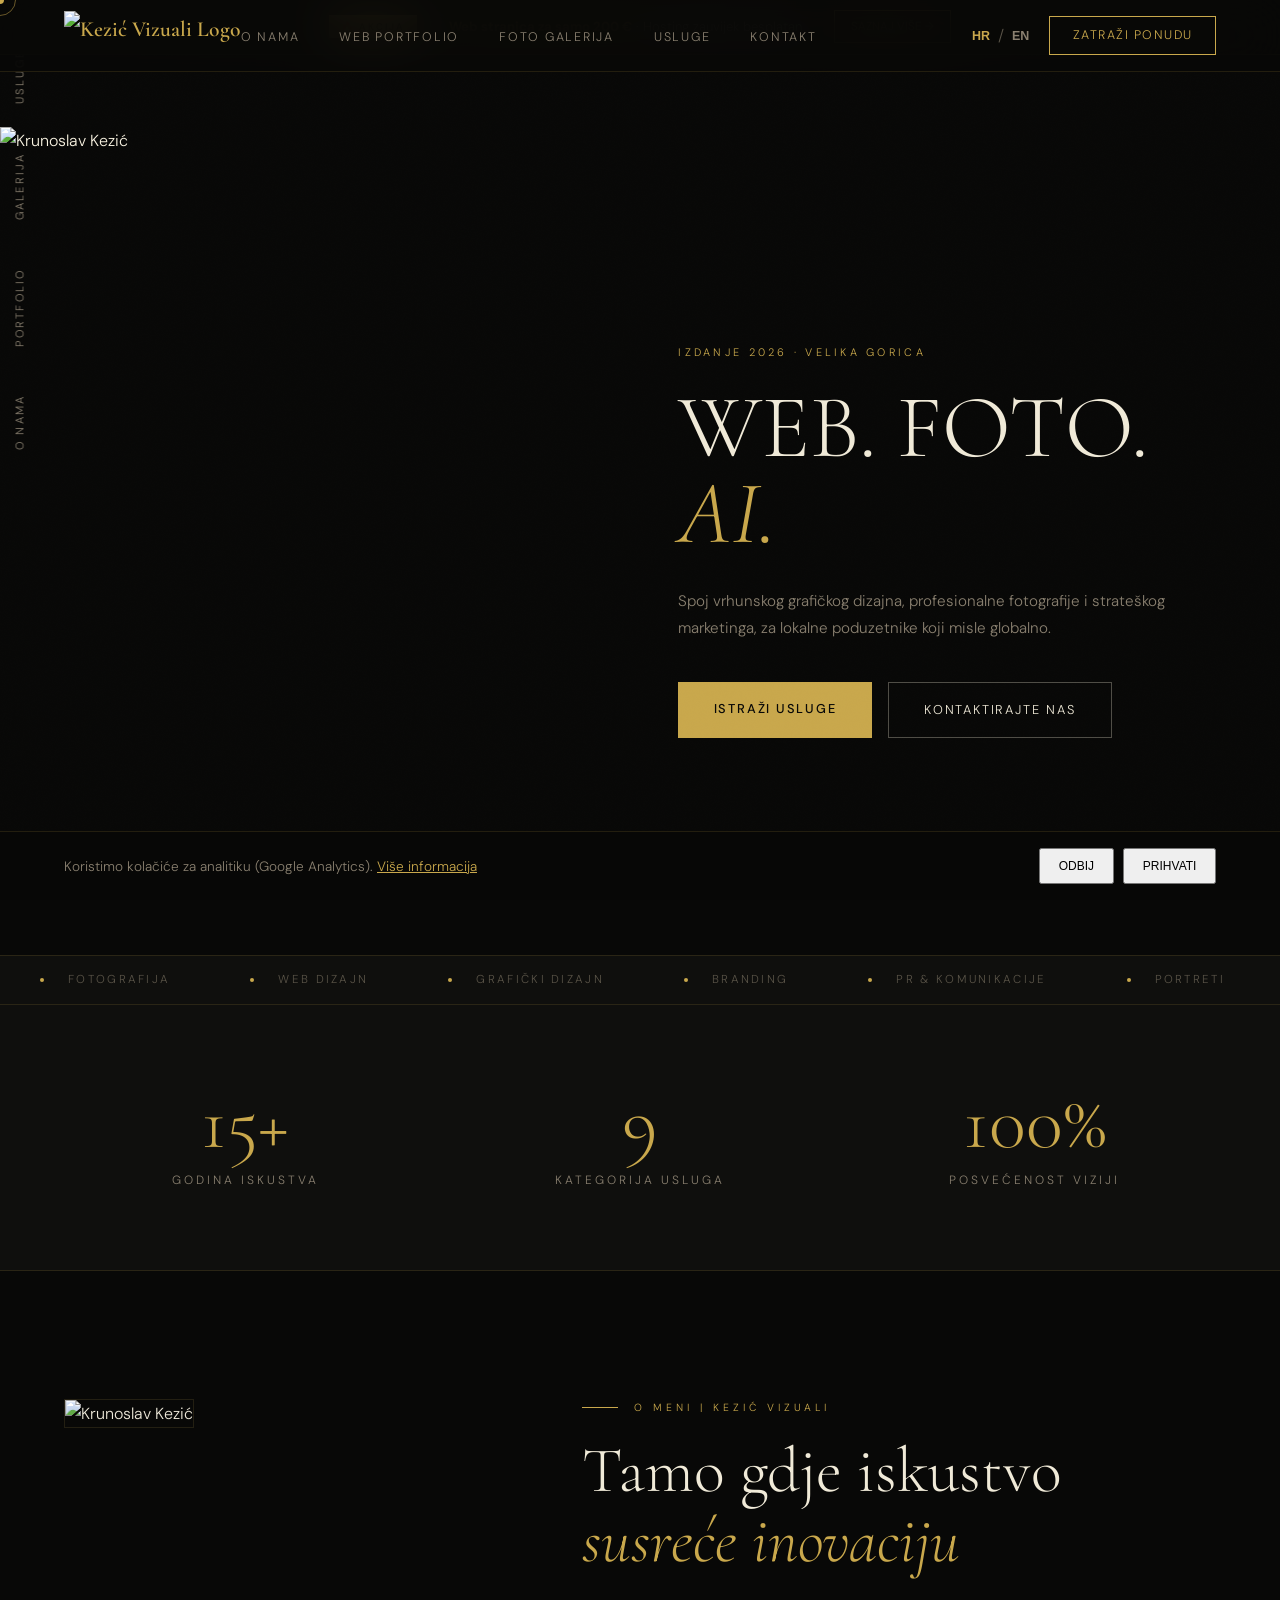
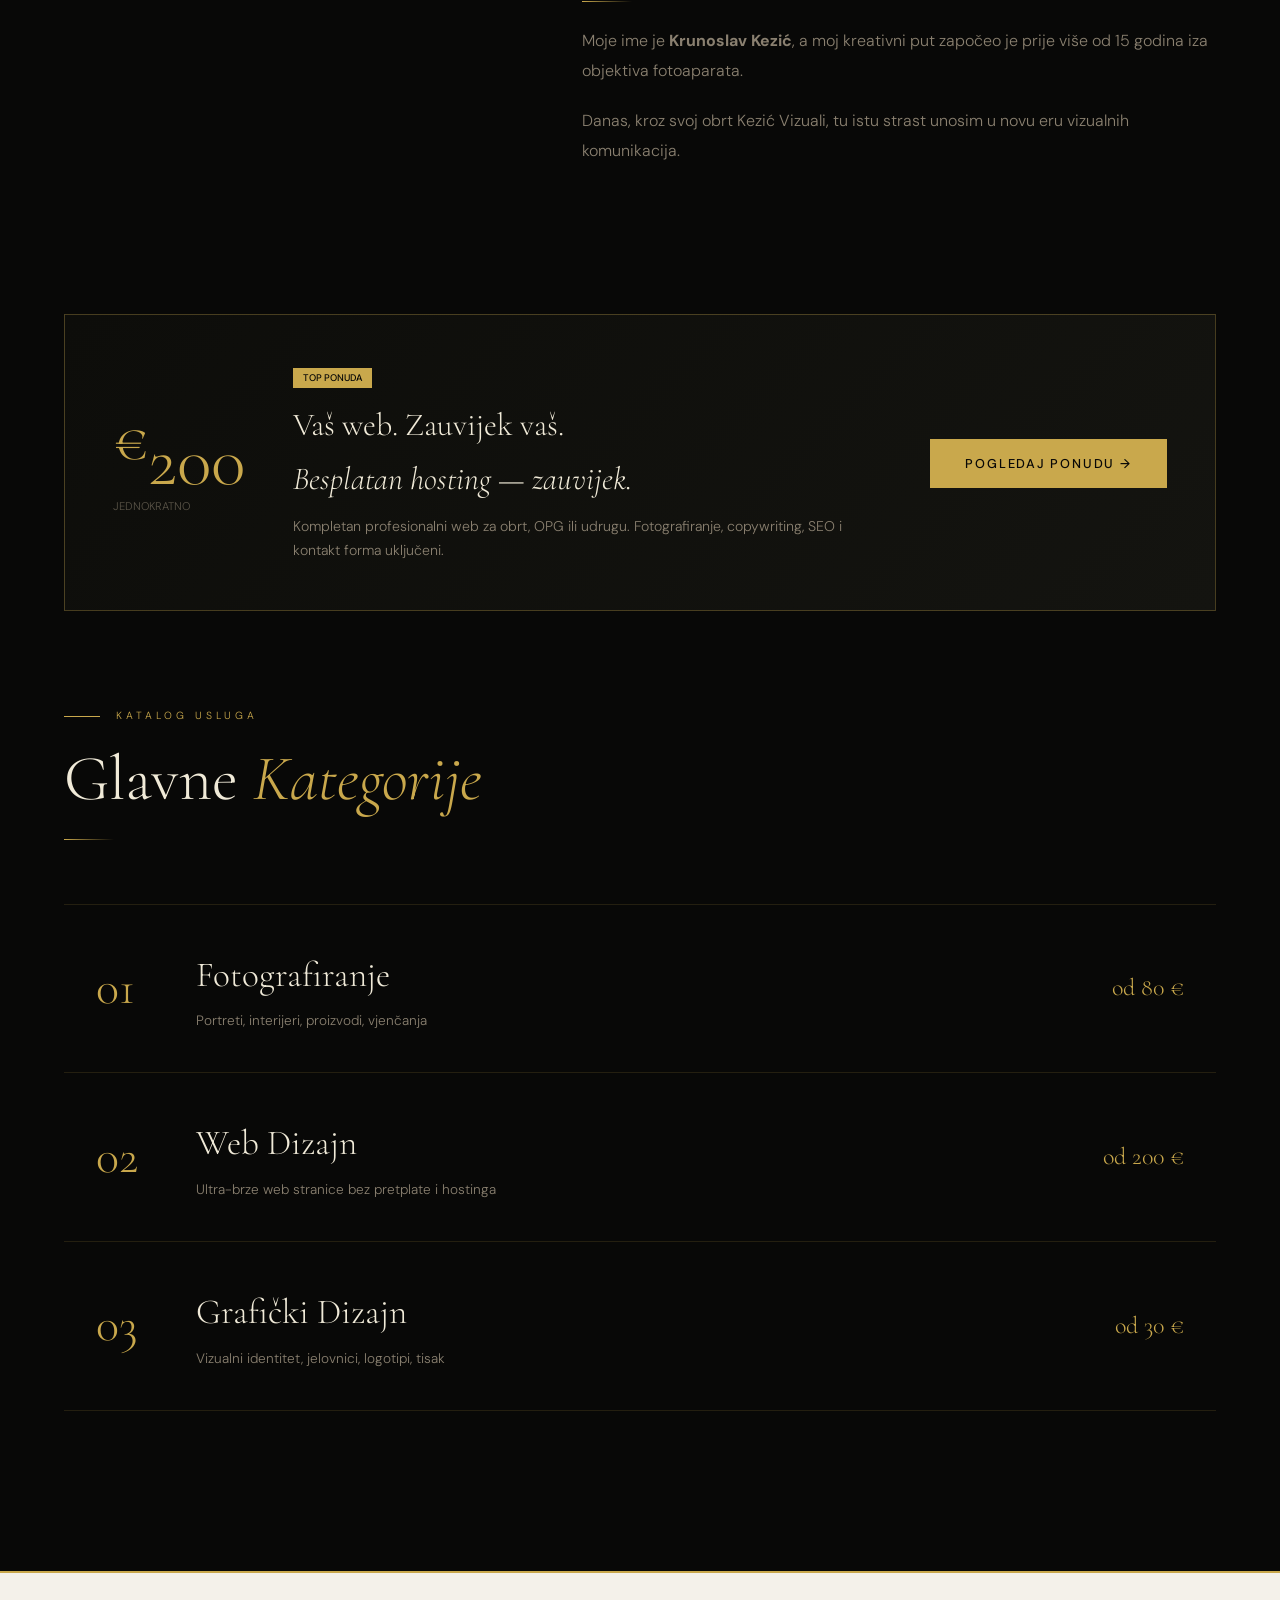
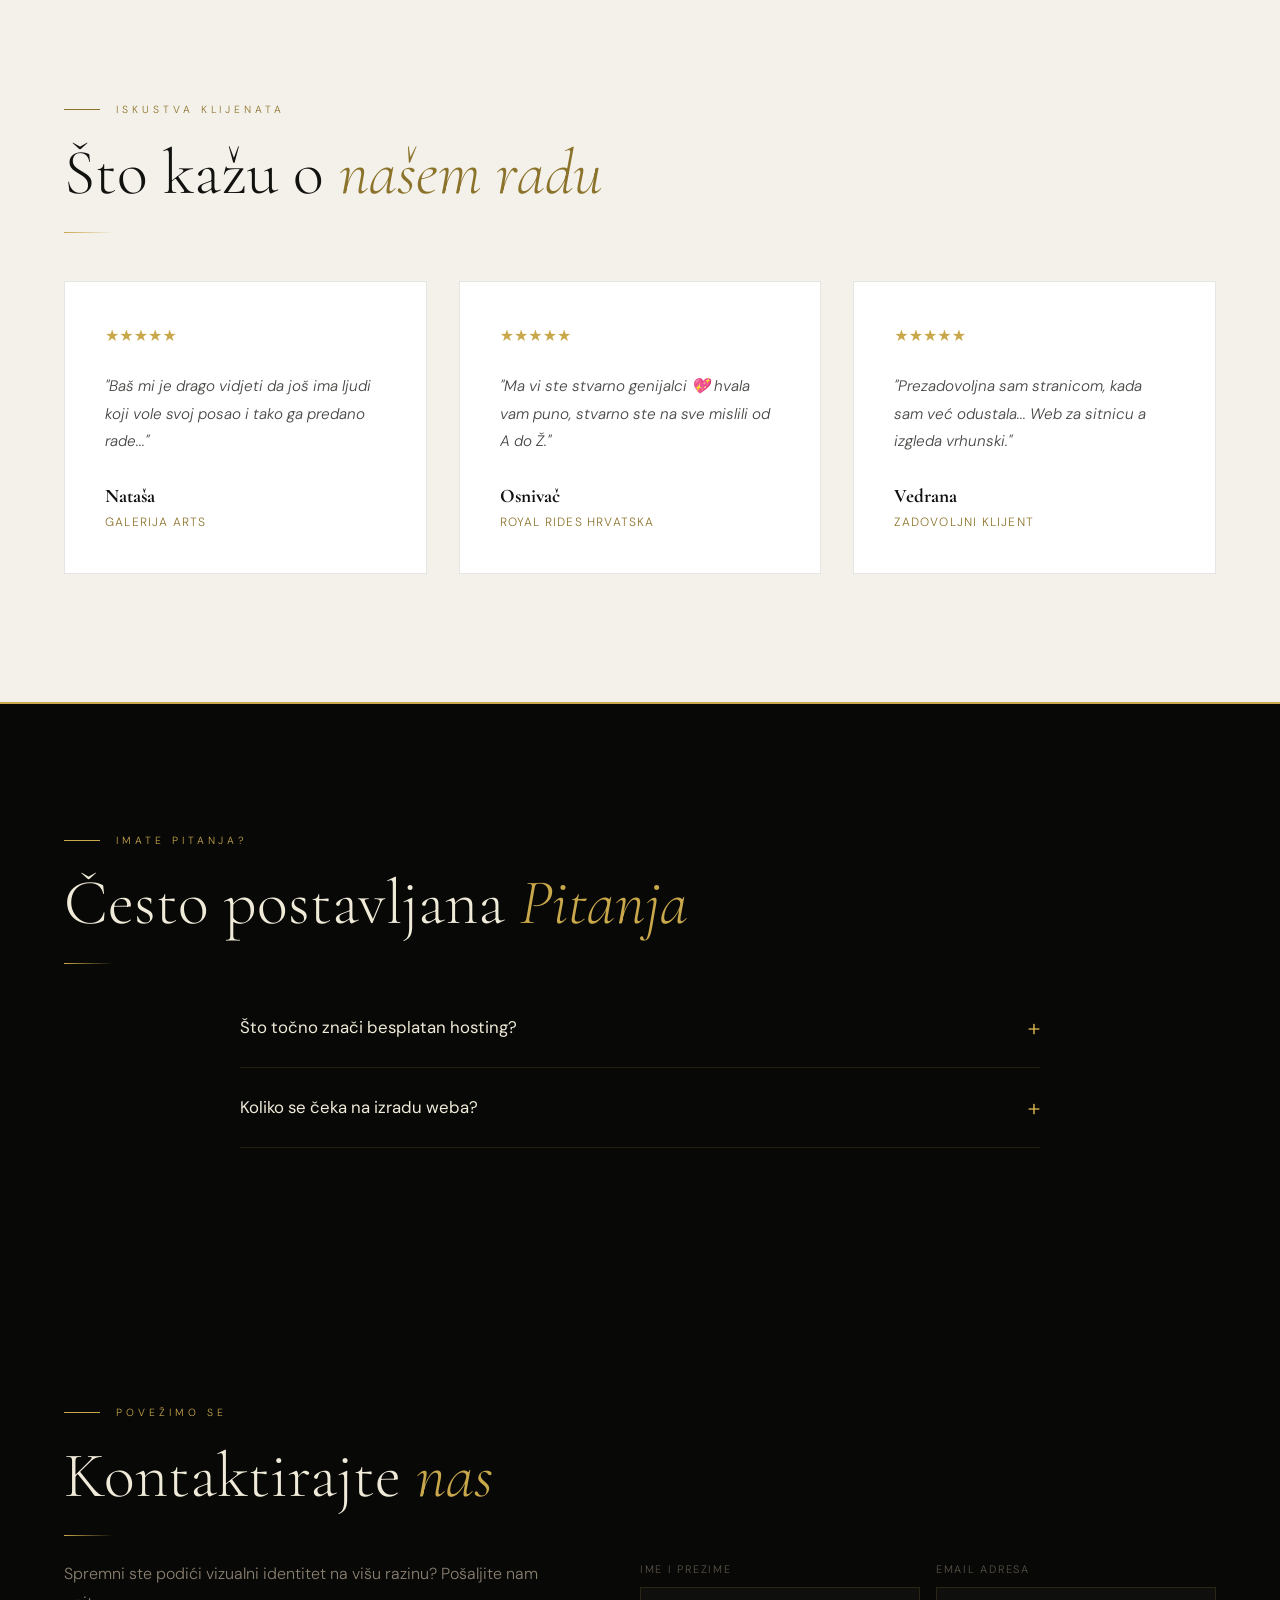
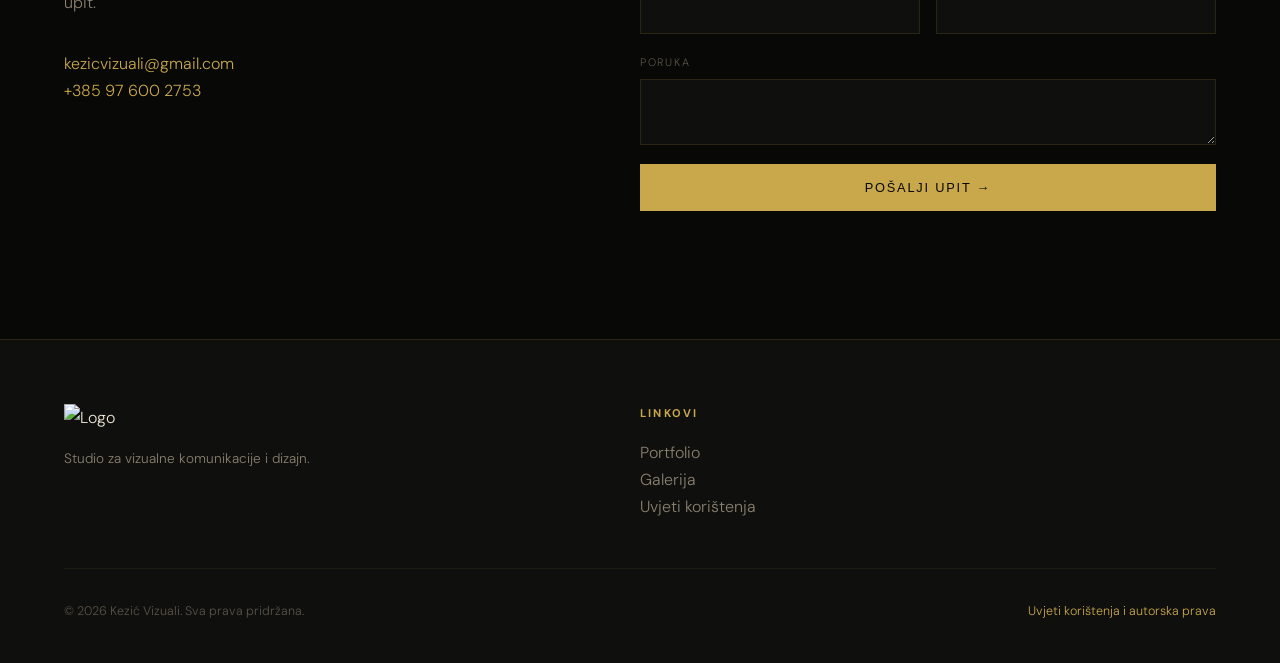
==== index.html @ a0e55968 "Add files via upload" ====
<!DOCTYPE html>
<html lang="hr">
<head>
<meta charset="UTF-8">
<meta name="description" content="Krunoslav Kezić - Kreativni vizuali i izrada ultra-brzih web stranica bez mjesečnih troškova hostinga u Editorial Magazine stilu.">
<meta name="keywords" content="izrada web stranica, web development, fotografija, vizuali, profesionalni web, Kezić Vizuali, Editorial Magazine">
<meta property="og:title" content="Kezić Vizuali - Editorial Magazine Studio">
<meta property="og:description" content="Izrada modernih web stranica i vrhunski vizualni sadržaj u magazinskom izdanju.">
<meta property="og:image" content="https://kezicvizuali.com/logo-za-share.jpg">
<meta property="og:url" content="https://kezicvizuali.com/">
<meta property="og:type" content="website">
<meta name="twitter:card" content="summary_large_image">
<meta name="twitter:title" content="Kezić Vizuali – Editorial Studio, Velika Gorica">
<meta name="twitter:description" content="Izrada modernih web stranica i vrhunski vizualni sadržaj.">
<meta name="twitter:image" content="https://kezicvizuali.com/logo-za-share.jpg">
<meta name="geo.region" content="HR-01">
<meta name="geo.placename" content="Velika Gorica">
<meta name="geo.position" content="45.7169;16.0758">
<meta name="ICBM" content="45.7169, 16.0758">
<link rel="canonical" href="https://kezicvizuali.com/">
<script type="application/ld+json">
{
  "@context": "https://schema.org",
  "@type": "LocalBusiness",
  "name": "Kezić Vizuali",
  "description": "Editorial magazin studio za vizualne komunikacije, web dizajn i fotografiju.",
  "url": "https://kezicvizuali.com",
  "telephone": "+385976002753",
  "email": "kezicvizuali@gmail.com",
  "founder": {
    "@type": "Person",
    "name": "Krunoslav Kezić"
  },
  "address": {
    "@type": "PostalAddress",
    "addressLocality": "Velika Gorica",
    "addressRegion": "Zagrebačka županija",
    "postalCode": "10410",
    "addressCountry": "HR"
  },
  "geo": {
    "@type": "GeoCoordinates",
    "latitude": 45.7169,
    "longitude": 16.0758
  },
  "areaServed": [{"@type": "Country", "name": "Hrvatska"}, {"@type": "Country", "name": "Slovenija"}],
  "openingHours": ["Mo-Fr 09:00-17:00"],
  "priceRange": "€€",
  "image": "https://kezicvizuali.com/logo-za-share.jpg",
  "logo": "https://kezicvizuali.com/Kezić vizuali transparent xl.png",
  "sameAs": ["https://www.facebook.com/kezicvizuali.vg", "https://www.facebook.com/kezicvizuali/"]
}
</script>
<link rel="icon" type="image/png" href="favicon.png">
<meta name="viewport" content="width=device-width, initial-scale=1.0">
<title>Kezić Vizuali – Editorial Magazine Studio</title>
<link rel="preconnect" href="https://fonts.googleapis.com">
<link href="https://fonts.googleapis.com/css2?family=Cormorant+Garamond:ital,wght@0,300;0,400;0,600;1,300;1,400&family=DM+Sans:wght@300;400;500&display=swap" rel="stylesheet">
<style>
*, *::before, *::after { box-sizing: border-box; margin: 0; padding: 0; }
:root {
  --gold: #c9a84c; --gold-light: #e8c96a; --gold-pale: #f5e9c8;
  --gold-dim: rgba(201,168,76,0.12); --bg: #080807; --bg2: #0f0f0d;
  --bg3: #161614; --white-sec: #f4f1ea; --white-text: #111110;
  --text: #f0ead8; --text-muted: #8a8070; --text-faint: #5a5448;
  --border: rgba(201,168,76,0.14); --serif: 'Cormorant Garamond', Georgia, serif;
  --sans: 'DM Sans', system-ui, sans-serif;
}
html { scroll-behavior: smooth; }
body { background: var(--bg); color: var(--text); font-family: var(--sans); font-size: 16px; line-height: 1.7; font-weight: 300; overflow-x: hidden; }

/* CURSOR */
*, *::before, *::after { cursor: none !important; }
#cursor { position: fixed; width: 8px; height: 8px; background: var(--gold); border-radius: 50%; pointer-events: none; z-index: 9999; transform: translate(-50%, -50%); transition: transform 0.1s, width 0.25s, height 0.25s; will-change: transform; }
#cursor-ring { position: fixed; width: 32px; height: 32px; border: 1px solid rgba(201,168,76,0.5); border-radius: 50%; pointer-events: none; z-index: 9998; transform: translate(-50%, -50%); transition: transform 0.18s ease, width 0.25s, height 0.25s; will-change: transform; }
body:has(a:hover) #cursor, body:has(button:hover) #cursor { width: 14px; height: 14px; }
body:has(a:hover) #cursor-ring, body:has(button:hover) #cursor-ring { width: 44px; height: 44px; border-color: rgba(201,168,76,0.9); }
@media (pointer: coarse) { #cursor, #cursor-ring { display: none !important; } *, *::before, *::after { cursor: auto !important; } }

body::before { content: ''; position: fixed; inset: 0; z-index: 1; pointer-events: none; background-image: url("data:image/svg+xml,%3Csvg viewBox='0 0 256 256' xmlns='http://www.w3.org/2000/svg'%3E%3Cfilter id='n'%3E%3CfeTurbulence type='fractalNoise' baseFrequency='0.9' numOctaves='4' stitchTiles='stitch'/%3E%3C/filter%3E%3Crect width='100%25' height='100%25' filter='url(%23n)' opacity='0.04'/%3E%3C/svg%3E"); background-size: 200px; opacity: 0.35; }

/* EDITORIAL VERTICAL SIDEBAR NAVIGATION (DESKTOP) / NORMAL TOP (MOBILE) */
nav {
  position: fixed; top: 0; left: 0; right: 0; z-index: 100;
  display: flex; align-items: center; justify-content: space-between;
  padding: 0 5%; height: 72px; background: rgba(8,8,7,0.92);
  backdrop-filter: blur(24px); border-bottom: 1px solid var(--border);
}
.nav-logo { font-family: var(--serif); font-size: 1.35rem; font-weight: 600; color: var(--gold); text-decoration: none; display: flex; align-items: center; gap: 0.6rem; }
.nav-links { display: flex; gap: 2.5rem; list-style: none; }
.nav-links a { color: var(--text-muted); text-decoration: none; font-size: 0.78rem; letter-spacing: 0.14em; text-transform: uppercase; transition: color 0.2s; position: relative; }
.nav-links a:hover { color: var(--gold); }
.nav-cta { background: transparent; border: 1px solid var(--gold); color: var(--gold); padding: 0.5rem 1.4rem; font-size: 0.78rem; letter-spacing: 0.12em; text-transform: uppercase; text-decoration: none; transition: 0.25s; }
.nav-cta:hover { background: var(--gold); color: #080807; }
.hamburger { display: none; flex-direction: column; gap: 5px; background: none; border: none; padding: 4px; }
.hamburger span { display: block; width: 24px; height: 1px; background: var(--text); transition: 0.3s; }

@media (min-width: 901px) {
  /* Rotirana vertikalna navigacija uz lijevi rub za desktop magazin štih */
  .editorial-sidebar-nav {
    position: fixed; left: 20px; top: 50%; transform: translateY(-50%) rotate(-90deg);
    transform-origin: left center; z-index: 95; display: flex; gap: 3rem; list-style: none;
    letter-spacing: 0.2em; text-transform: uppercase; font-size: 0.7rem; font-family: var(--sans);
  }
  .editorial-sidebar-nav a { color: var(--text-muted); text-decoration: none; transition: color 0.2s; }
  .editorial-sidebar-nav a:hover { color: var(--gold); }
}
@media (max-width: 900px) { .editorial-sidebar-nav { display: none; } }

/* PROMO BAR */
.promo-bar { position: relative; z-index: 99; background: linear-gradient(90deg, #0d0d0a 0%, #1a1608 40%, #0d0d0a 100%); border-bottom: 1px solid rgba(201,168,76,0.3); padding: 0.65rem 5%; display: flex; align-items: center; justify-content: center; gap: 2rem; flex-wrap: wrap; }
.promo-bar-badge { background: var(--gold); color: #080807; font-size: 0.6rem; letter-spacing: 0.22em; text-transform: uppercase; padding: 0.22rem 0.7rem; font-weight: 500; }
.promo-bar-text { font-size: 0.82rem; color: var(--text); }
.promo-bar-text strong { color: var(--gold); }
.promo-bar-cta { border: 1px solid var(--gold); color: var(--gold); padding: 0.35rem 1rem; font-size: 0.72rem; text-transform: uppercase; text-decoration: none; }
.promo-bar-cta:hover { background: var(--gold); color: #080807; }

/* SPLIT-SCREEN EDITORIAL HERO */
#hero {
  min-height: 100vh; display: grid; grid-template-columns: 1fr 1fr; align-items: stretch;
  padding-top: 72px; position: relative; overflow: hidden;
}
.hero-left-bleed {
  position: relative; overflow: hidden; min-height: 50vh;
}
.hero-left-bleed img {
  width: 100%; height: 100%; object-fit: cover; display: block; filter: contrast(1.1) grayscale(10%);
  transition: transform 1s ease;
}
.hero-left-bleed:hover img { transform: scale(1.03); }
.hero-right-content {
  display: flex; flex-direction: column; justify-content: center; padding: 5rem 6%;
  background: var(--bg); position: relative;
}
.hero-issue { font-size: 0.68rem; letter-spacing: 0.3em; text-transform: uppercase; color: var(--gold); margin-bottom: 1.5rem; }
.hero-title-editorial {
  font-family: var(--serif); font-size: clamp(3.5rem, 7vw, 6.5rem); font-weight: 300; line-height: 0.95; margin-bottom: 2rem;
}
.hero-title-editorial span { display: block; color: var(--gold); font-style: italic; }
.hero-sub { color: var(--text-muted); font-size: 0.95rem; line-height: 1.8; margin-bottom: 2.5rem; max-width: 500px; }
.hero-btns { display: flex; gap: 1rem; flex-wrap: wrap; }
.btn-gold { background: var(--gold); color: #080807; border: none; padding: 1rem 2.2rem; font-size: 0.8rem; letter-spacing: 0.14em; text-transform: uppercase; font-weight: 500; text-decoration: none; transition: 0.25s; }
.btn-gold:hover { background: var(--gold-light); transform: translateY(-2px); }
.btn-outline-editorial { background: transparent; color: var(--text); border: 1px solid rgba(240,234,216,0.3); padding: 1rem 2.2rem; font-size: 0.8rem; letter-spacing: 0.14em; text-transform: uppercase; text-decoration: none; transition: 0.25s; }
.btn-outline-editorial:hover { border-color: var(--gold); color: var(--gold); }

@media (max-width: 900px) { #hero { grid-template-columns: 1fr; } .hero-left-bleed { height: 60vh; } }

/* MARQUEE */
.marquee-strip { border-top: 1px solid var(--border); border-bottom: 1px solid var(--border); background: var(--bg2); overflow: hidden; padding: 0.9rem 0; }
.marquee-track { display: flex; animation: marquee 25s linear infinite; width: max-content; }
.marquee-item { display: flex; align-items: center; gap: 1.5rem; padding: 0 2.5rem; font-size: 0.72rem; letter-spacing: 0.2em; text-transform: uppercase; color: var(--text-faint); white-space: nowrap; }
.marquee-dot { width: 4px; height: 4px; background: var(--gold); border-radius: 50%; }
@keyframes marquee { from { transform: translateX(0); } to { transform: translateX(-50%); } }

/* STATS */
#brand-stats { background: var(--bg2); border-bottom: 1px solid var(--border); padding: 5rem 5%; }
.stats-grid { display: grid; grid-template-columns: repeat(3, 1fr); gap: 2rem; max-width: 1400px; margin: 0 auto; text-align: center; }
.stat-number { font-family: var(--serif); font-size: clamp(3.5rem, 6vw, 5.5rem); font-weight: 300; color: var(--gold); line-height: 1; margin-bottom: 0.5rem; }
.stat-label { font-size: 0.75rem; letter-spacing: 0.25em; text-transform: uppercase; color: var(--text-muted); }

/* SECTIONS */
section { padding: 8rem 5%; position: relative; }
.section-label { font-size: 0.65rem; letter-spacing: 0.38em; text-transform: uppercase; color: var(--gold); margin-bottom: 1.2rem; display: flex; align-items: center; gap: 1rem; }
.section-label::before { content:''; width: 36px; height: 1px; background: var(--gold); display: block; }
.section-title { font-family: var(--serif); font-size: clamp(2.6rem, 5vw, 5rem); font-weight: 300; line-height: 1.1; margin-bottom: 1.5rem; }
.section-title em { font-style: italic; color: var(--gold); }
.divider { width: 50px; height: 1px; background: linear-gradient(to right, var(--gold), transparent); margin: 1.5rem 0; }

/* O MENI */
.omeni-grid { display: grid; grid-template-columns: 1fr 1.5fr; gap: 6rem; align-items: start; }
.omeni-photo { width: 100%; aspect-ratio: 3/4; object-fit: cover; border: 1px solid var(--border); filter: grayscale(15%); }
.omeni-text p { color: var(--text-muted); margin-bottom: 1.2rem; line-height: 1.9; }

/* 200€ BANNER */
.akcija-banner { margin: 0 5%; background: linear-gradient(135deg, #0d0d0a, #141410); border: 1px solid rgba(201,168,76,0.3); padding: 3rem; display: grid; grid-template-columns: auto 1fr auto; gap: 3rem; align-items: center; }
.akcija-price { font-family: var(--serif); font-size: 4.5rem; font-weight: 300; color: var(--gold); line-height: 1; }

/* 01, 02, 03 LOOKBOOK USLUGE (BRUTAL EDITORIAL STYLE) */
.lookbook-services { display: flex; flex-direction: column; gap: 0; border-top: 1px solid var(--border); border-bottom: 1px solid var(--border); margin: 4rem 0; }
.lookbook-item { display: grid; grid-template-columns: 100px 1fr auto; align-items: center; padding: 2.5rem 2rem; border-bottom: 1px solid var(--border); transition: background 0.3s; position: relative; }
.lookbook-item:last-child { border-bottom: none; }
.lookbook-item:hover { background: var(--bg2); }
.lookbook-num { font-family: var(--serif); font-size: 3rem; color: var(--gold); font-weight: 300; }
.lookbook-title { font-family: var(--serif); font-size: 2.2rem; font-weight: 300; color: var(--text); }
.lookbook-title span { display: block; font-size: 0.85rem; font-family: var(--sans); color: var(--text-muted); margin-top: 0.3rem; }
.lookbook-price { font-family: var(--serif); font-size: 1.5rem; color: var(--gold); }
@media(max-width: 768px) { .lookbook-item { grid-template-columns: 1fr; gap: 1rem; } }

/* BRUTALAN BIJELI KONTRAST (BRUTAL WHITE SECTION) */
.brutal-white-section {
  background: var(--white-sec); color: var(--white-text); padding: 8rem 5%; position: relative;
  border-top: 2px solid var(--gold); border-bottom: 2px solid var(--gold);
}
.brutal-white-section .section-label { color: #8c732b; }
.brutal-white-section .section-label::before { background: #8c732b; }
.brutal-white-section .section-title { color: var(--white-text); }
.brutal-white-section .section-title em { color: #8c732b; }
.brutal-white-section .testimonial-card { background: #ffffff; border: 1px solid rgba(0,0,0,0.1); color: var(--white-text); }
.brutal-white-section .testimonial-text { color: #444442; }
.brutal-white-section .testimonial-author strong { color: var(--white-text); }
.brutal-white-section .testimonial-author span { color: #8c732b; }

/* RECENZIJE GRID */
.testimonials-grid { display: grid; grid-template-columns: repeat(auto-fit, minmax(300px, 1fr)); gap: 2rem; margin-top: 3rem; }
.testimonial-card { background: var(--bg2); border: 1px solid var(--border); padding: 2.5rem; display: flex; flex-direction: column; gap: 1.5rem; }
.stars { color: var(--gold); display: flex; gap: 0.2rem; }
.stars svg { width: 16px; height: 16px; fill: currentColor; }
.testimonial-text { font-style: italic; color: var(--text-muted); line-height: 1.8; font-size: 0.95rem; flex: 1; }
.testimonial-author strong { display: block; color: var(--text); font-family: var(--serif); font-size: 1.2rem; }
.testimonial-author span { display: block; font-size: 0.75rem; letter-spacing: 0.1em; text-transform: uppercase; color: var(--gold); }

/* FAQ */
.faq-container { max-width: 800px; margin: 0 auto; }
.faq-item { border-bottom: 1px solid var(--border); }
.faq-question { width: 100%; background: none; border: none; text-align: left; padding: 1.5rem 0; font-family: var(--sans); font-size: 1.05rem; color: var(--text); cursor: pointer !important; display: flex; justify-content: space-between; align-items: center; }
.faq-question:hover { color: var(--gold); }
.faq-icon { font-size: 1.5rem; font-weight: 300; color: var(--gold); }
.faq-answer { max-height: 0; overflow: hidden; transition: max-height 0.4s ease; }
.faq-answer-inner { padding-bottom: 1.5rem; color: var(--text-muted); font-size: 0.9rem; line-height: 1.8; }

/* CONTACT */
.contact-grid { display: grid; grid-template-columns: 1fr 1.2fr; gap: 6rem; }
.contact-form { display: flex; flex-direction: column; gap: 1.2rem; }
.form-row { display: grid; grid-template-columns: 1fr 1fr; gap: 1rem; }
.form-group { display: flex; flex-direction: column; gap: 0.5rem; }
.form-group label { font-size: 0.68rem; letter-spacing: 0.16em; text-transform: uppercase; color: var(--text-faint); }
.form-group input, .form-group textarea, .form-group select { background: var(--bg2); border: 1px solid var(--border); color: var(--text); font-family: var(--sans); font-size: 0.9rem; padding: 0.85rem 1.1rem; outline: none; }
.form-group input:focus, .form-group textarea:focus, .form-group select:focus { border-color: var(--gold); }

/* FOOTER */
footer { background: var(--bg2); border-top: 1px solid var(--border); padding: 4rem 5% 2.5rem; }
.footer-grid { display: grid; grid-template-columns: 2fr 1fr 1fr; gap: 3rem; margin-bottom: 3rem; }
.footer-bottom { border-top: 1px solid rgba(201,168,76,0.08); padding-top: 2rem; display: flex; justify-content: space-between; align-items: center; flex-wrap: wrap; gap: 1rem; font-size: 0.78rem; color: var(--text-faint); }

#cookie-banner { display: none; position: fixed; bottom: 0; left: 0; right: 0; z-index: 10001; background: rgba(8,8,7,0.97); backdrop-filter: blur(20px); border-top: 1px solid var(--border); padding: 1rem 5%; align-items: center; justify-content: space-between; flex-wrap: wrap; gap: 1rem; }
#cookie-banner.visible { display: flex; }
#cookie-banner p { font-size: 0.85rem; color: var(--text-muted); max-width: 620px; }
#cookie-banner a { color: var(--gold); }
.cookie-banner-btns { display: flex; gap: 0.6rem; }
#cookie-reject, #cookie-accept { padding: 0.55rem 1.1rem; font-size: 0.75rem; text-transform: uppercase; cursor: pointer !important; }

@media (max-width: 900px) {
  .promo-bar { display: none !important; }
  .contact-grid, .omeni-grid, .akcija-banner, .stats-grid, .footer-grid { grid-template-columns: 1fr; gap: 3rem; }
  .nav-links { position: fixed; top: 72px; left: 0; right: 0; background: rgba(8,8,7,0.98); flex-direction: column; gap: 0; padding: 0; border-bottom: 1px solid var(--border); clip-path: polygon(0 0, 100% 0, 100% 0, 0 0); transition: clip-path 0.4s ease; }
  .nav-links.open { clip-path: polygon(0 0, 100% 0, 100% 100%, 0 100%); }
  .nav-links li { border-bottom: 1px solid rgba(201,168,76,0.06); }
  .nav-links a { display: block; padding: 1.5rem 5%; }
  .nav-cta { display: none; } .hamburger { display: flex; }
}
</style>
</head>
<body>
  <div id="cursor"></div>
  <div id="cursor-ring"></div>

  <!-- Vertikalna magazin navigacija za desktop -->
  <ul class="editorial-sidebar-nav">
    <li><a href="#o-meni" data-hr="O nama" data-en="About us">O nama</a></li>
    <li><a href="portfolio.html" data-hr="Portfolio" data-en="Portfolio">Portfolio</a></li>
    <li><a href="galerija.html" data-hr="Galerija" data-en="Gallery">Galerija</a></li>
    <li><a href="#cjenik" data-hr="Usluge" data-en="Services">Usluge</a></li>
    <li><a href="#kontakt" data-hr="Kontakt" data-en="Contact">Kontakt</a></li>
  </ul>

  <div id="cookie-banner" role="dialog" aria-label="Privola za kolačiće">
    <p data-hr="Koristimo kolačiće za analitiku (Google Analytics). <a href='uvjeti.html'>Više informacija</a>" data-en="We use cookies for analytics. <a href='uvjeti.html'>More info</a>">Koristimo kolačiće za analitiku (Google Analytics). <a href="uvjeti.html">Više informacija</a></p>
    <div class="cookie-banner-btns">
      <button type="button" id="cookie-reject" data-hr="Odbij" data-en="Decline">Odbij</button>
      <button type="button" id="cookie-accept" data-hr="Prihvati" data-en="Accept">Prihvati</button>
    </div>
  </div>

  <div class="promo-bar" id="promo-bar">
    <span class="promo-bar-badge" data-hr="🔥 Akcija" data-en="🔥 Special Offer">🔥 Akcija</span>
    <span class="promo-bar-text"><strong data-hr="Web stranica za samo 200 €" data-en="Website for only 200 €">Web stranica za samo 200 €</strong> · <span data-hr="Hosting zauvijek besplatan" data-en="Free hosting forever">Hosting zauvijek besplatan</span></span>
    <a href="ponuda100.html" class="promo-bar-cta" data-hr="Saznaj više &rarr;" data-en="Learn more &rarr;">Saznaj više &rarr;</a>
  </div>

  <nav id="navbar">
    <a href="#" class="nav-logo">
      <img src="Kezić vizuali transparent xl.png" alt="Kezić Vizuali Logo" style="height: 50px; width: auto; object-fit: contain; display: block;">
    </a>
    <button class="hamburger" id="hamburger"><span></span><span></span><span></span></button>
    <ul class="nav-links" id="nav-links">
      <li><a href="#o-meni" data-hr="O nama" data-en="About us">O nama</a></li>
      <li><a href="portfolio.html" data-hr="Web Portfolio" data-en="Web Portfolio">Web Portfolio</a></li>
      <li><a href="galerija.html" data-hr="Foto Galerija" data-en="Photo Gallery">Foto Galerija</a></li>
      <li><a href="#cjenik" data-hr="Usluge" data-en="Services">Usluge</a></li>
      <li><a href="#kontakt" data-hr="Kontakt" data-en="Contact">Kontakt</a></li>
    </ul>
    <div style="display: flex; align-items: center; gap: 8px; margin-left: auto; margin-right: 20px;">
        <button id="btn-hr" onclick="setLanguage('hr')" style="background:none; border:none; color: var(--gold); font-size: 0.78rem; font-weight: 600; cursor: pointer;">HR</button>
        <span style="color: var(--text-faint);">/</span>
        <button id="btn-en" onclick="setLanguage('en')" style="background:none; border:none; color: var(--text-muted); font-size: 0.78rem; font-weight: 600; cursor: pointer;">EN</button>
    </div>
    <a href="#kontakt" class="nav-cta" data-hr="Zatraži Ponudu" data-en="Get a Quote">Zatraži Ponudu</a>
  </nav>

  <!-- SPLIT HERO -->
  <header id="hero">
    <div class="hero-left-bleed">
      <img src="IMG_20260321_233803_378.jpg" alt="Krunoslav Kezić">
    </div>
    <div class="hero-right-content">
      <div class="hero-issue" data-hr="Izdanje 2026 · Velika Gorica" data-en="Edition 2026 · Velika Gorica">Izdanje 2026 · Velika Gorica</div>
      <h1 class="hero-title-editorial">
        WEB. FOTO. <span>AI.</span>
      </h1>
      <p class="hero-sub" data-hr="Spoj vrhunskog grafičkog dizajna, profesionalne fotografije i strateškog marketinga, za lokalne poduzetnike koji misle globalno." data-en="A blend of premium graphic design, professional photography, and strategic marketing, for local entrepreneurs who think globally.">
        Spoj vrhunskog grafičkog dizajna, profesionalne fotografije i strateškog marketinga, za lokalne poduzetnike koji misle globalno.
      </p>
      <div class="hero-btns">
        <a href="#cjenik" class="btn-gold" data-hr="Istraži Usluge" data-en="Explore Services">Istraži Usluge</a>
        <a href="#kontakt" class="btn-outline-editorial" data-hr="Kontaktirajte Nas" data-en="Contact Us">Kontaktirajte Nas</a>
      </div>
    </div>
  </header>

  <div class="marquee-strip">
    <div class="marquee-track">
      <div class="marquee-item"><span class="marquee-dot"></span><span>Fotografija</span></div>
      <div class="marquee-item"><span class="marquee-dot"></span><span>Web Dizajn</span></div>
      <div class="marquee-item"><span class="marquee-dot"></span><span>Grafički Dizajn</span></div>
      <div class="marquee-item"><span class="marquee-dot"></span><span>Branding</span></div>
      <div class="marquee-item"><span class="marquee-dot"></span><span>PR & Komunikacije</span></div>
      <div class="marquee-item"><span class="marquee-dot"></span><span>Portreti</span></div>
      <div class="marquee-item"><span class="marquee-dot"></span><span>Vizualni Identitet</span></div>
    </div>
  </div>

  <section id="brand-stats">
    <div class="stats-grid">
      <div>
        <div class="stat-number">15+</div>
        <div class="stat-label" data-hr="Godina iskustva" data-en="Years of experience">Godina iskustva</div>
      </div>
      <div>
        <div class="stat-number">9</div>
        <div class="stat-label" data-hr="Kategorija usluga" data-en="Service categories">Kategorija usluga</div>
      </div>
      <div>
        <div class="stat-number">100%</div>
        <div class="stat-label" data-hr="Posvećenost viziji" data-en="Dedication to vision">Posvećenost viziji</div>
      </div>
    </div>
  </section>

  <section id="o-meni">
    <div class="omeni-grid">
      <div class="omeni-photo-frame">
        <img src="IMG_20260321_233803_378.jpg" alt="Krunoslav Kezić" class="omeni-photo">
      </div>
      <div class="omeni-text">
        <div class="section-label" data-hr="O meni | KEZIĆ VIZUALI" data-en="About me | KEZIĆ VIZUALI">O meni | KEZIĆ VIZUALI</div>
        <h2 class="section-title" data-hr="Tamo gdje iskustvo <em>susreće inovaciju</em>" data-en="Where experience <em>meets innovation</em>">Tamo gdje iskustvo <em>susreće inovaciju</em></h2>
        <div class="divider"></div>
        <p data-hr="Moje ime je <strong>Krunoslav Kezić</strong>, a moj kreativni put započeo je prije više od 15 godina iza objektiva fotoaparata. Kroz to desetljeće i pol, naučio sam da fotografija nije samo pritisak na gumb, to je razumijevanje svjetla i pričanje priče." data-en="My name is <strong>Krunoslav Kezić</strong>, and my creative journey began over 15 years ago behind the camera lens.">Moje ime je <strong>Krunoslav Kezić</strong>, a moj kreativni put započeo je prije više od 15 godina iza objektiva fotoaparata.</p>
        <p data-hr="Danas, kroz svoj obrt Kezić Vizuali, tu istu strast unosim u novu eru vizualnih komunikacija." data-en="Today, through my studio Kezić Vizuali, I bring that same passion into a new era.">Danas, kroz svoj obrt Kezić Vizuali, tu istu strast unosim u novu eru vizualnih komunikacija.</p>
      </div>
    </div>
  </section>

  <!-- 200€ AKCIJA BANNER -->
  <div class="akcija-banner">
    <div>
      <div class="akcija-price"><sup>€</sup>200</div>
      <div style="font-size: 0.7rem; color: var(--text-faint); text-transform: uppercase;" data-hr="Jednokratno" data-en="One-time">Jednokratno</div>
    </div>
    <div>
      <span style="background: var(--gold); color: #080807; font-size: 0.6rem; padding: 0.2rem 0.6rem; text-transform: uppercase; font-weight: 500;" data-hr="Top ponuda" data-en="Top offer">Top ponuda</span>
      <h3 style="font-family: var(--serif); font-size: 2rem; font-weight: 300; margin-top: 0.5rem;" data-hr="Vaš web. Zauvijek vaš.<br><em>Besplatan hosting — zauvijek.</em>" data-en="Your web. Yours forever.<br><em>Free hosting — forever.</em>">Vaš web. Zauvijek vaš.<br><em>Besplatan hosting — zauvijek.</em></h3>
      <p style="color: var(--text-muted); font-size: 0.88rem; margin-top: 0.5rem;" data-hr="Kompletan profesionalni web za obrt, OPG ili udrugu. Fotografiranje, copywriting, SEO i kontakt forma uključeni." data-en="Complete professional website for trades, farms, or associations. Photography, copywriting, SEO included.">Kompletan profesionalni web za obrt, OPG ili udrugu. Fotografiranje, copywriting, SEO i kontakt forma uključeni.</p>
    </div>
    <div>
      <a href="ponuda100.html" class="btn-gold" data-hr="Pogledaj ponudu &rarr;" data-en="View offer &rarr;">Pogledaj ponudu &rarr;</a>
    </div>
  </div>

  <!-- LOOKBOOK USLUGE (01, 02, 03 STYLE) -->
  <section style="padding: 6rem 5%;">
    <div class="section-label" data-hr="Katalog Usluga" data-en="Service Catalog">Katalog Usluga</div>
    <h2 class="section-title" data-hr="Glavne <em>Kategorije</em>" data-en="Main <em>Categories</em>">Glavne <em>Kategorije</em></h2>
    <div class="divider"></div>

    <div class="lookbook-services">
      <div class="lookbook-item">
        <div class="lookbook-num">01</div>
        <div class="lookbook-title" data-hr="Fotografiranje" data-en="Photography">Fotografiranje <span data-hr="Portreti, interijeri, proizvodi, vjenčanja" data-en="Portraits, interiors, products, weddings">Portreti, interijeri, proizvodi, vjenčanja</span></div>
        <div class="lookbook-price">od 80 €</div>
      </div>
      <div class="lookbook-item">
        <div class="lookbook-num">02</div>
        <div class="lookbook-title" data-hr="Web Dizajn" data-en="Web Design">Web Dizajn <span data-hr="Ultra-brze web stranice bez pretplate i hostinga" data-en="Ultra-fast websites without subscription & hosting">Ultra-brze web stranice bez pretplate i hostinga</span></div>
        <div class="lookbook-price">od 200 €</div>
      </div>
      <div class="lookbook-item">
        <div class="lookbook-num">03</div>
        <div class="lookbook-title" data-hr="Grafički Dizajn" data-en="Graphic Design">Grafički Dizajn <span data-hr="Vizualni identitet, jelovnici, logotipi, tisak" data-en="Visual identity, menus, logos, print">Vizualni identitet, jelovnici, logotipi, tisak</span></div>
        <div class="lookbook-price">od 30 €</div>
      </div>
    </div>
  </section>

  <!-- BRUTALAN BIJELI KONTRAST (RECENZIJE KLIJENATA) -->
  <div class="brutal-white-section">
    <div class="section-label" data-hr="Iskustva klijenata" data-en="Client Experiences">Iskustva klijenata</div>
    <h2 class="section-title" data-hr="Što kažu o <em>našem radu</em>" data-en="What they say about <em>our work</em>">Što kažu o <em>našem radu</em></h2>
    <div class="divider"></div>

    <div class="testimonials-grid">
      <div class="testimonial-card">
        <div class="stars">★★★★★</div>
        <p class="testimonial-text" data-hr="&quot;Baš mi je drago vidjeti da još ima ljudi koji vole svoj posao i tako ga predano rade...&quot;" data-en="&quot;I'm so glad to see there are still people who love their job...&quot;">"Baš mi je drago vidjeti da još ima ljudi koji vole svoj posao i tako ga predano rade..."</p>
        <div class="testimonial-author"><strong>Nataša</strong><span>Galerija Arts</span></div>
      </div>
      <div class="testimonial-card">
        <div class="stars">★★★★★</div>
        <p class="testimonial-text" data-hr="&quot;Ma vi ste stvarno genijalci 💖 hvala vam puno, stvarno ste na sve mislili od A do Ž.&quot;" data-en="&quot;You are truly geniuses 💖 thank you so much...&quot;">"Ma vi ste stvarno genijalci 💖 hvala vam puno, stvarno ste na sve mislili od A do Ž."</p>
        <div class="testimonial-author"><strong>Osnivač</strong><span>Royal Rides Hrvatska</span></div>
      </div>
      <div class="testimonial-card">
        <div class="stars">★★★★★</div>
        <p class="testimonial-text" data-hr="&quot;Prezadovoljna sam stranicom, kada sam već odustala... Web za sitnicu a izgleda vrhunski.&quot;" data-en="&quot;I am extremely satisfied with the site...&quot;">"Prezadovoljna sam stranicom, kada sam već odustala... Web za sitnicu a izgleda vrhunski."</p>
        <div class="testimonial-author"><strong>Vedrana</strong><span>Zadovoljni klijent</span></div>
      </div>
    </div>
  </div>

  <!-- FAQ -->
  <section id="faq">
    <div class="section-label" data-hr="Imate pitanja?" data-en="Have questions?">Imate pitanja?</div>
    <h2 class="section-title" data-hr="Često postavljana <em>Pitanja</em>" data-en="Frequently Asked <em>Questions</em>">Često postavljana <em>Pitanja</em></h2>
    <div class="divider"></div>
    <div class="faq-container">
      <div class="faq-item">
        <button class="faq-question"><span data-hr="Što točno znači besplatan hosting?" data-en="What exactly does free hosting mean?">Što točno znači besplatan hosting?</span> <span class="faq-icon">+</span></button>
        <div class="faq-answer"><div class="faq-answer-inner" data-hr="Koristimo najmodernije platforme za lansiranje ultra-brzih statičnih web stranica bez mjesečnih troškova." data-en="We use modern platforms to launch ultra-fast static websites without monthly costs.">Koristimo najmodernije platforme za lansiranje ultra-brzih statičnih web stranica bez mjesečnih troškova.</div></div>
      </div>
      <div class="faq-item">
        <button class="faq-question"><span data-hr="Koliko se čeka na izradu weba?" data-en="How long is the wait for a website?">Koliko se čeka na izradu weba?</span> <span class="faq-icon">+</span></button>
        <div class="faq-answer"><div class="faq-answer-inner" data-hr="Stranica je najčešće gotova i lansirana unutar 7 do 10 radnih dana." data-en="The site is usually ready within 7 to 10 working days.">Stranica je najčešće gotova i lansirana unutar 7 do 10 radnih dana.</div></div>
      </div>
    </div>
  </section>

  <!-- KONTAKT -->
  <section id="kontakt">
    <div class="section-label" data-hr="Povežimo se" data-en="Let's connect">Povežimo se</div>
    <h2 class="section-title" data-hr="Kontaktirajte <em>nas</em>" data-en="Contact <em>us</em>">Kontaktirajte <em>nas</em></h2>
    <div class="divider"></div>
    <div class="contact-grid">
      <div>
        <p style="color: var(--text-muted); line-height: 1.8;" data-hr="Spremni ste podići vizualni identitet na višu razinu? Pošaljite nam upit." data-en="Ready to elevate your visual identity? Send us an inquiry.">Spremni ste podići vizualni identitet na višu razinu? Pošaljite nam upit.</p>
        <p style="margin-top: 2rem; color: var(--gold);">kezicvizuali@gmail.com<br>+385 97 600 2753</p>
      </div>
      <div>
        <form class="contact-form" action="https://formspree.io/f/mgoqkdek" method="POST" id="contact-form">
          <div class="form-row">
            <div class="form-group"><label data-hr="Ime i Prezime" data-en="Full Name">Ime i Prezime</label><input type="text" name="name" required></div>
            <div class="form-group"><label data-hr="Email Adresa" data-en="Email Address">Email Adresa</label><input type="email" name="email" required></div>
          </div>
          <div class="form-group"><label data-hr="Poruka" data-en="Message">Poruka</label><textarea name="message" required></textarea></div>
          <button type="submit" class="btn-gold" data-hr="Pošalji Upit &rarr;" data-en="Send Inquiry &rarr;">Pošalji Upit &rarr;</button>
        </form>
      </div>
    </div>
  </section>

  <footer>
    <div class="footer-grid">
      <div>
        <img src="Kezić vizuali transparent xl.png" alt="Logo" style="height: 60px; width: auto;">
        <p style="color: var(--text-muted); font-size: 0.85rem; margin-top: 1rem;" data-hr="Studio za vizualne komunikacije i dizajn." data-en="Studio for visual communications and design.">Studio za vizualne komunikacije i dizajn.</p>
      </div>
      <div>
        <h5 style="color: var(--gold); font-size: 0.7rem; letter-spacing: 0.2em; text-transform: uppercase; margin-bottom: 1rem;" data-hr="Linkovi" data-en="Links">Linkovi</h5>
        <ul style="list-style: none;">
          <li><a href="portfolio.html" style="color: var(--text-muted); text-decoration: none;" data-hr="Portfolio" data-en="Portfolio">Portfolio</a></li>
          <li><a href="galerija.html" style="color: var(--text-muted); text-decoration: none;" data-hr="Galerija" data-en="Gallery">Galerija</a></li>
          <li><a href="uvjeti.html" style="color: var(--text-muted); text-decoration: none;" data-hr="Uvjeti korištenja" data-en="Terms of use">Uvjeti korištenja</a></li>
        </ul>
      </div>
    </div>
    <div class="footer-bottom">
      <p>&copy; 2026 Kezić Vizuali. Sva prava pridržana.</p>
      <a href="uvjeti.html" style="color: var(--gold); text-decoration: none;" data-hr="Uvjeti korištenja i autorska prava" data-en="Terms and copyrights">Uvjeti korištenja i autorska prava</a>
    </div>
  </footer>

  <script>
    function setLanguage(lang) {
        document.documentElement.lang = lang;
        document.querySelectorAll('[data-hr]').forEach(el => {
            if (lang === 'en' && el.hasAttribute('data-en')) el.innerHTML = el.getAttribute('data-en');
            else el.innerHTML = el.getAttribute('data-hr');
        });
        document.getElementById('btn-hr').style.color = lang === 'hr' ? 'var(--gold)' : 'var(--text-muted)';
        document.getElementById('btn-en').style.color = lang === 'en' ? 'var(--gold)' : 'var(--text-muted)';
    }

    const hamburger = document.getElementById('hamburger');
    const navLinks = document.getElementById('nav-links');
    if(hamburger) hamburger.addEventListener('click', () => navLinks.classList.toggle('open'));

    const faqQuestions = document.querySelectorAll('.faq-question');
    faqQuestions.forEach(btn => {
      btn.addEventListener('click', function() {
        const answer = this.nextElementSibling;
        answer.style.maxHeight = answer.style.maxHeight ? null : answer.scrollHeight + "px";
      });
    });

    const cookieBanner = document.getElementById('cookie-banner');
    if (!localStorage.getItem('cookie_consent')) cookieBanner.classList.add('visible');
    document.getElementById('cookie-accept').addEventListener('click', () => { localStorage.setItem('cookie_consent', 'accepted'); cookieBanner.classList.remove('visible'); });
    document.getElementById('cookie-reject').addEventListener('click', () => { localStorage.setItem('cookie_consent', 'rejected'); cookieBanner.classList.remove('visible'); });
  </script>
</body>
</html>
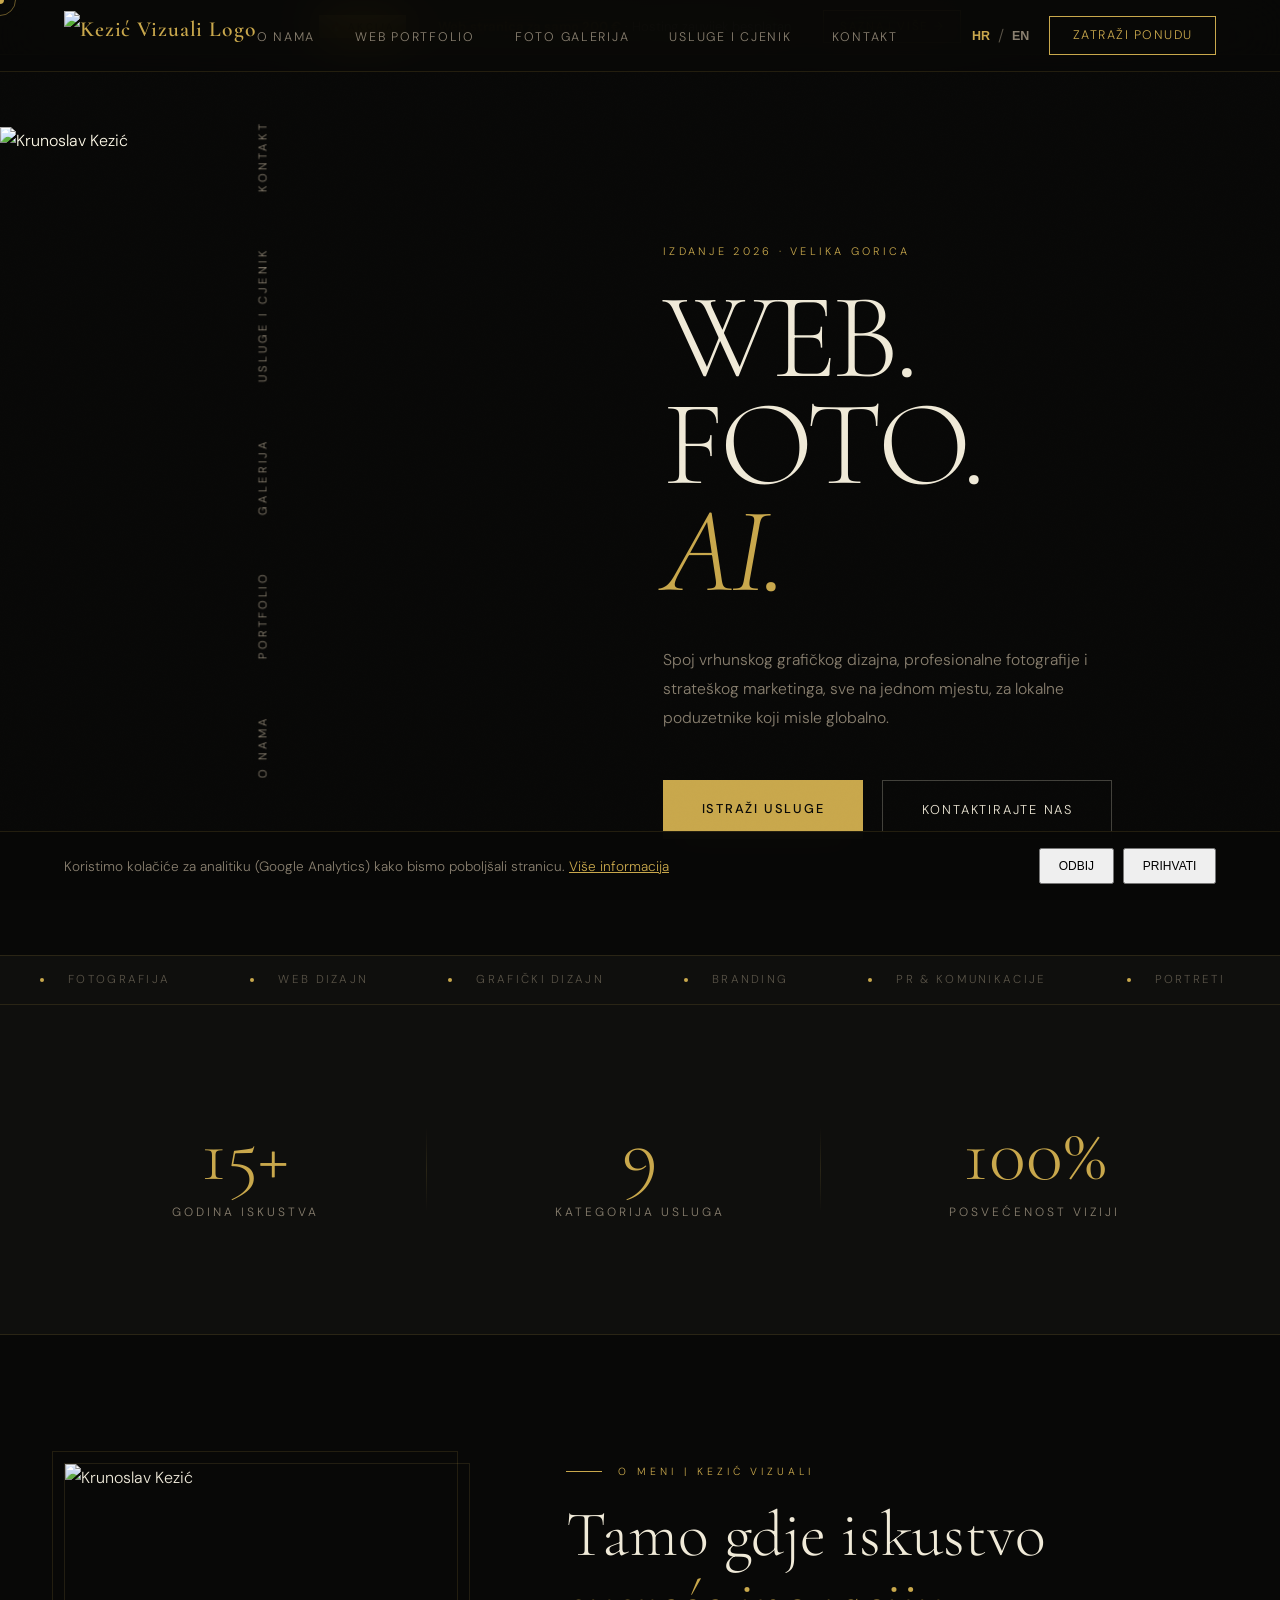
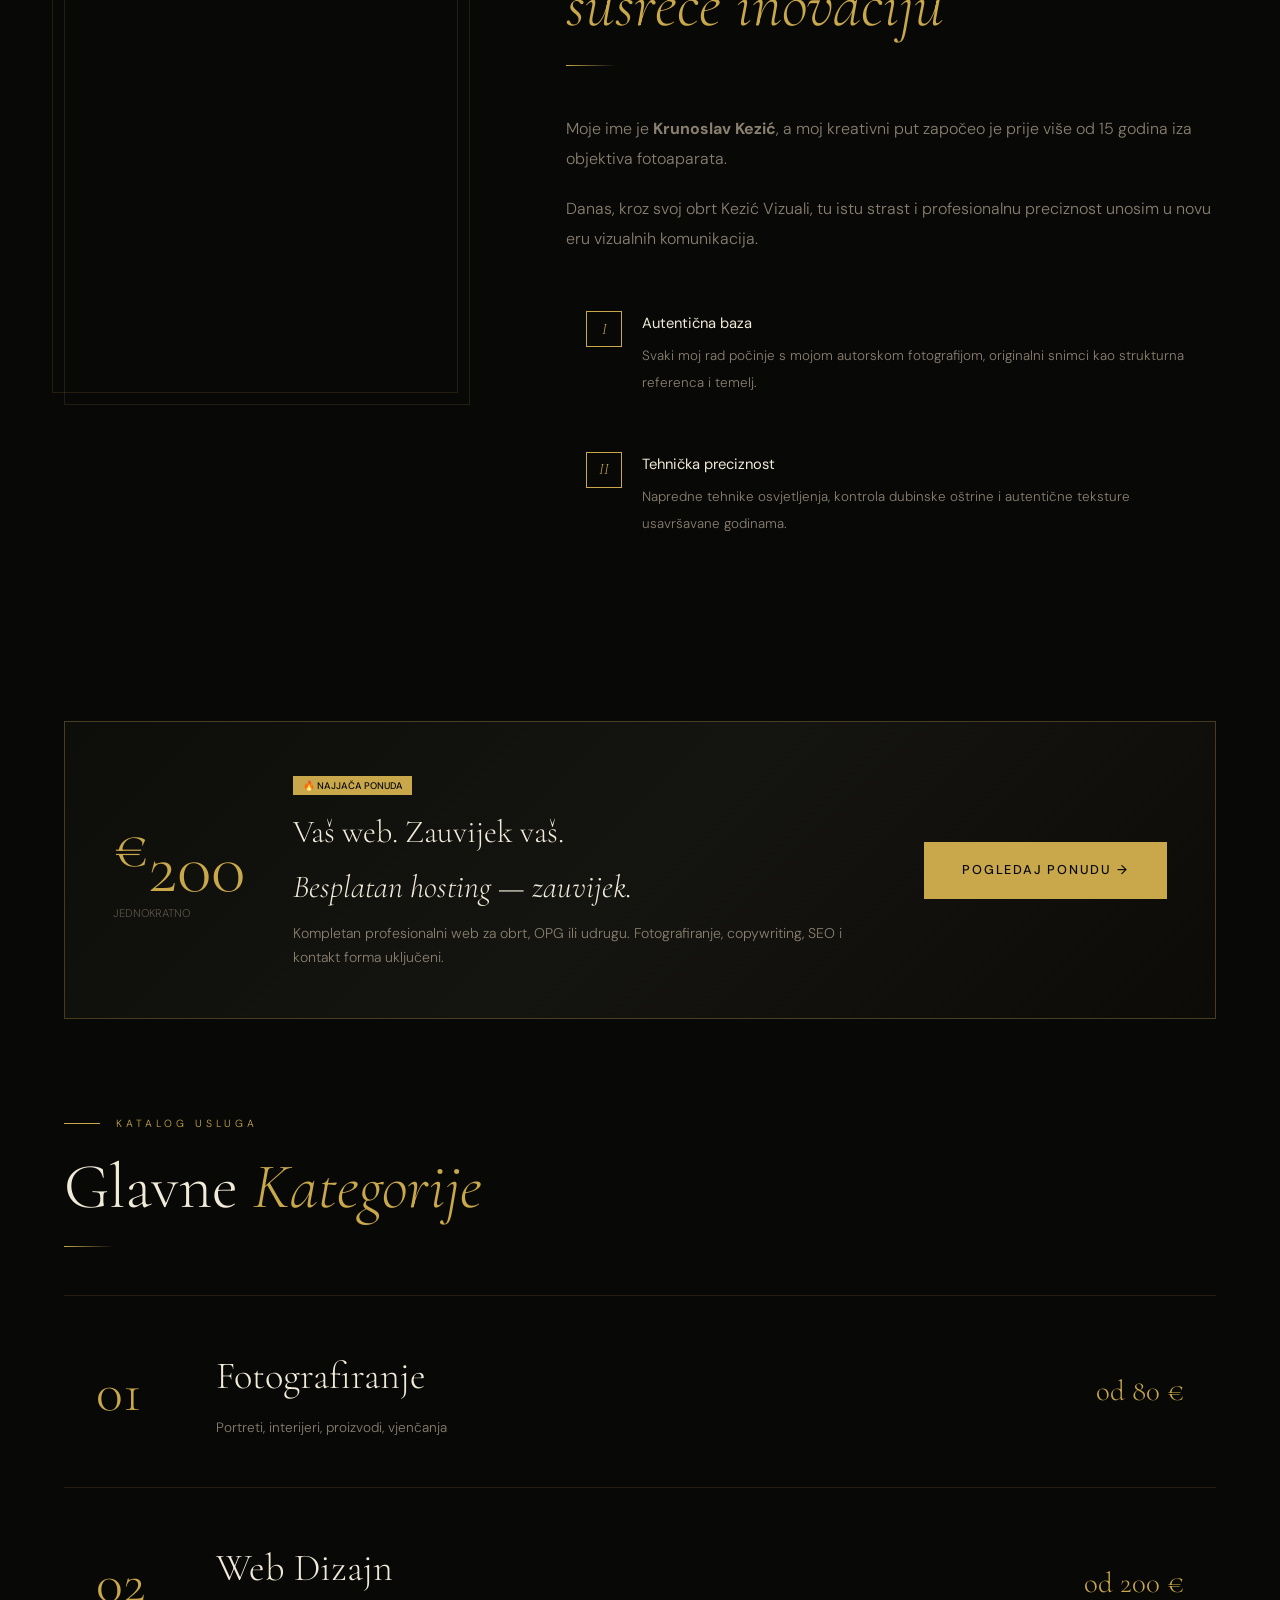
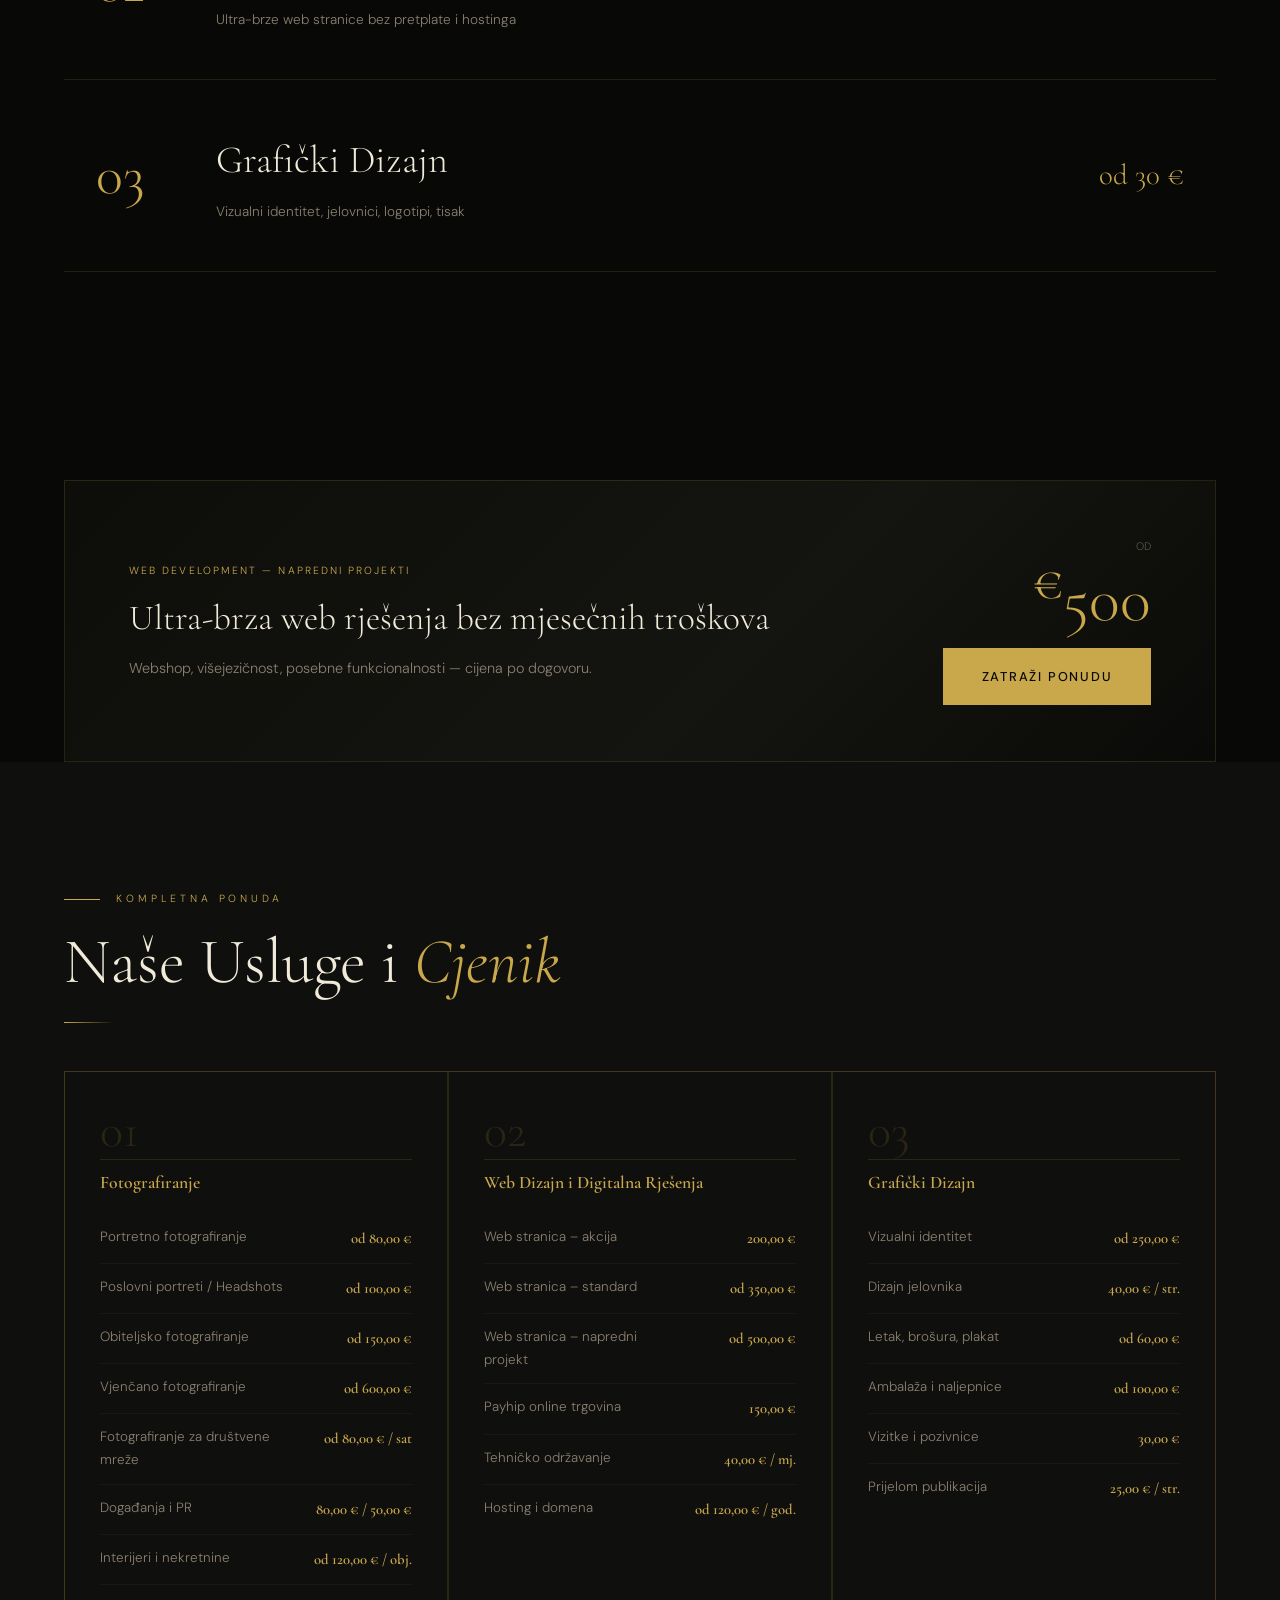
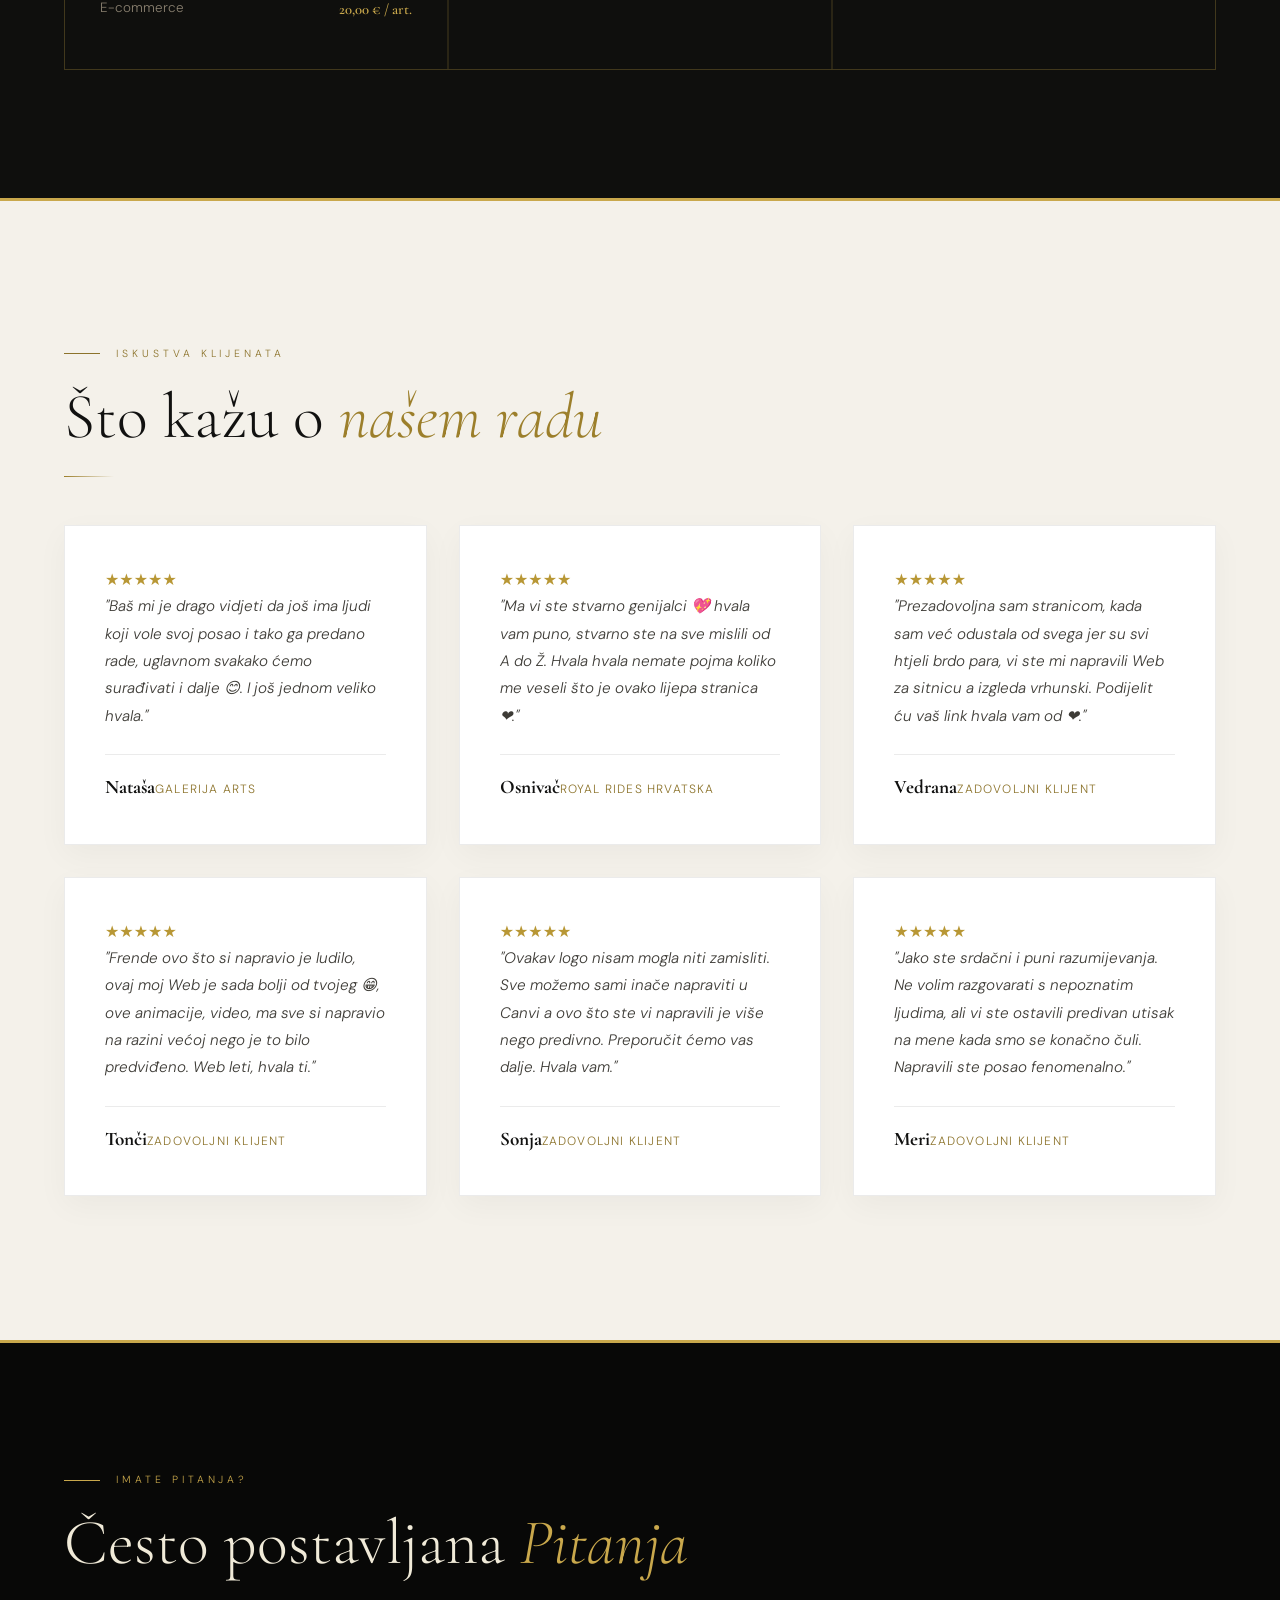
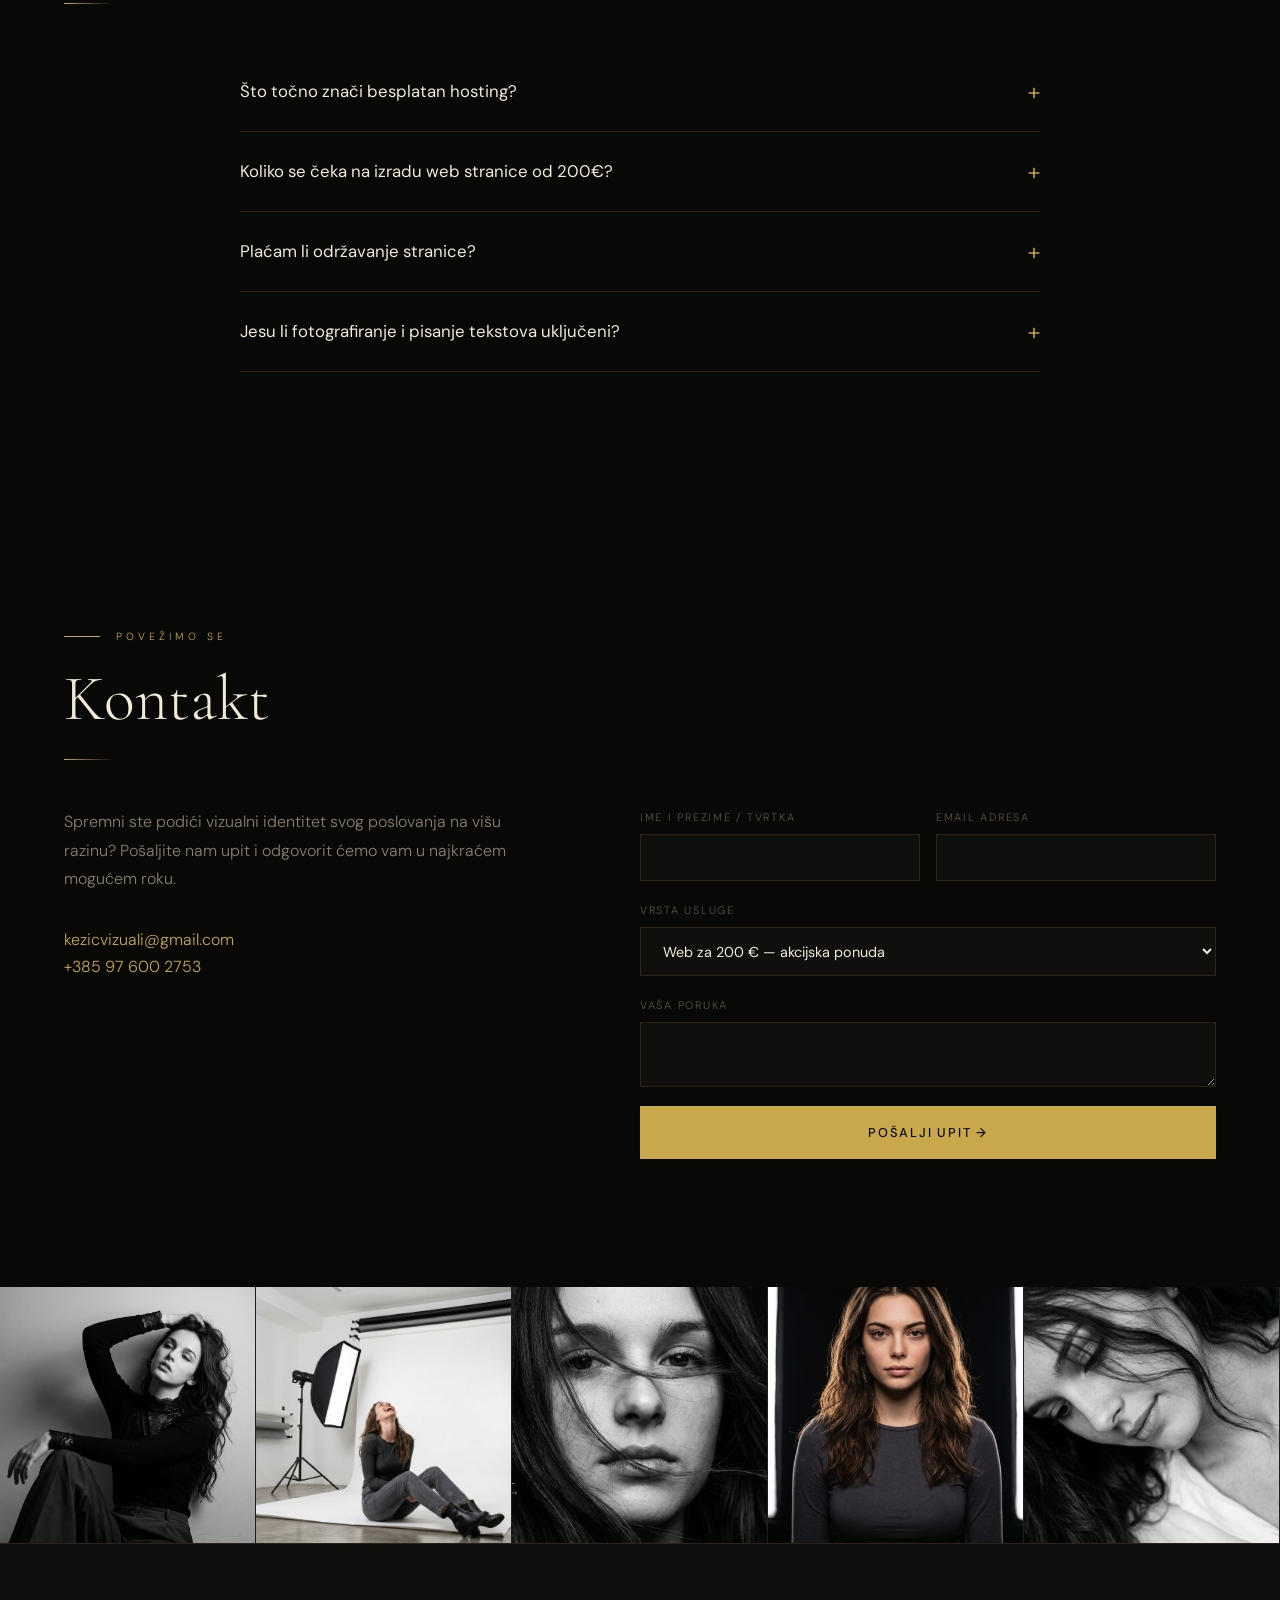
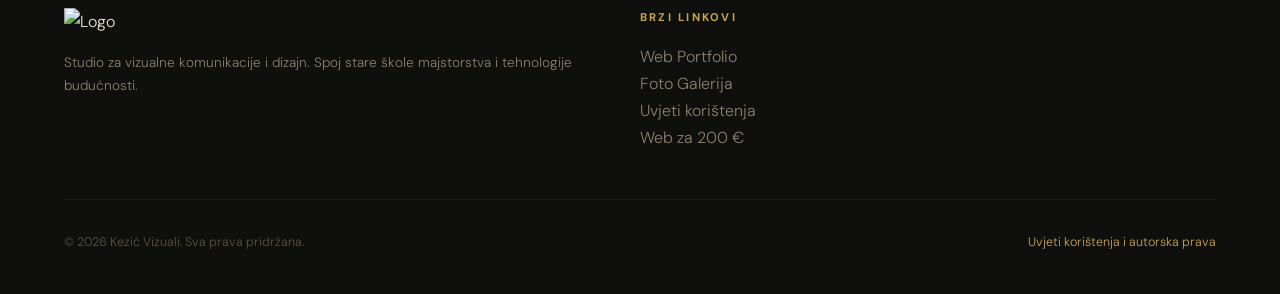
==== commit 85f16a86: "Add files via upload" ====
--- a/index.html
+++ b/index.html
@@ -23,14 +23,11 @@
   "@context": "https://schema.org",
   "@type": "LocalBusiness",
   "name": "Kezić Vizuali",
-  "description": "Editorial magazin studio za vizualne komunikacije, web dizajn i fotografiju.",
+  "description": "Editorial magazin studio za vizualne komunikacije, web dizajn i fotografiju. Izrada ultra-brzih web stranica bez mjesečnih troškova hostinga.",
   "url": "https://kezicvizuali.com",
   "telephone": "+385976002753",
   "email": "kezicvizuali@gmail.com",
-  "founder": {
-    "@type": "Person",
-    "name": "Krunoslav Kezić"
-  },
+  "founder": { "@type": "Person", "name": "Krunoslav Kezić" },
   "address": {
     "@type": "PostalAddress",
     "addressLocality": "Velika Gorica",
@@ -38,202 +35,472 @@
     "postalCode": "10410",
     "addressCountry": "HR"
   },
-  "geo": {
-    "@type": "GeoCoordinates",
-    "latitude": 45.7169,
-    "longitude": 16.0758
-  },
+  "geo": { "@type": "GeoCoordinates", "latitude": 45.7169, "longitude": 16.0758 },
   "areaServed": [{"@type": "Country", "name": "Hrvatska"}, {"@type": "Country", "name": "Slovenija"}],
   "openingHours": ["Mo-Fr 09:00-17:00"],
   "priceRange": "€€",
   "image": "https://kezicvizuali.com/logo-za-share.jpg",
   "logo": "https://kezicvizuali.com/Kezić vizuali transparent xl.png",
-  "sameAs": ["https://www.facebook.com/kezicvizuali.vg", "https://www.facebook.com/kezicvizuali/"]
+  "sameAs": ["https://www.facebook.com/kezicvizuali.vg", "https://www.facebook.com/kezicvizuali/"],
+  "hasOfferCatalog": {
+    "@type": "OfferCatalog",
+    "name": "Usluge",
+    "itemListElement": [
+      {
+        "@type": "Offer",
+        "itemOffered": { "@type": "Service", "name": "Izrada web stranice", "description": "Profesionalna izrada web stranica bez mjesečnih troškova hostinga" },
+        "price": "100", "priceCurrency": "EUR"
+      }
+    ]
+  }
 }
 </script>
 <link rel="icon" type="image/png" href="favicon.png">
 <meta name="viewport" content="width=device-width, initial-scale=1.0">
-<title>Kezić Vizuali – Editorial Magazine Studio</title>
+<title>Kezić Vizuali – Editorial Magazine Studio, Velika Gorica</title>
 <link rel="preconnect" href="https://fonts.googleapis.com">
 <link href="https://fonts.googleapis.com/css2?family=Cormorant+Garamond:ital,wght@0,300;0,400;0,600;1,300;1,400&family=DM+Sans:wght@300;400;500&display=swap" rel="stylesheet">
 <style>
 *, *::before, *::after { box-sizing: border-box; margin: 0; padding: 0; }
+
 :root {
-  --gold: #c9a84c; --gold-light: #e8c96a; --gold-pale: #f5e9c8;
-  --gold-dim: rgba(201,168,76,0.12); --bg: #080807; --bg2: #0f0f0d;
-  --bg3: #161614; --white-sec: #f4f1ea; --white-text: #111110;
-  --text: #f0ead8; --text-muted: #8a8070; --text-faint: #5a5448;
-  --border: rgba(201,168,76,0.14); --serif: 'Cormorant Garamond', Georgia, serif;
+  --gold: #c9a84c;
+  --gold-light: #e8c96a;
+  --gold-pale: #f5e9c8;
+  --gold-dim: rgba(201,168,76,0.12);
+  --bg: #080807;
+  --bg2: #0f0f0d;
+  --bg3: #161614;
+  --bg4: #1c1c19;
+  --paper-white: #f4f1ea;
+  --paper-text: #111110;
+  --text: #f0ead8;
+  --text-muted: #8a8070;
+  --text-faint: #5a5448;
+  --border: rgba(201,168,76,0.14);
+  --border-hover: rgba(201,168,76,0.3);
+  --serif: 'Cormorant Garamond', Georgia, serif;
   --sans: 'DM Sans', system-ui, sans-serif;
 }
+
 html { scroll-behavior: smooth; }
-body { background: var(--bg); color: var(--text); font-family: var(--sans); font-size: 16px; line-height: 1.7; font-weight: 300; overflow-x: hidden; }
-
-/* CURSOR */
+
+body {
+  background: var(--bg);
+  color: var(--text);
+  font-family: var(--sans);
+  font-size: 16px;
+  line-height: 1.7;
+  font-weight: 300;
+  overflow-x: hidden;
+}
+
+/* CUSTOM CURSOR */
 *, *::before, *::after { cursor: none !important; }
-#cursor { position: fixed; width: 8px; height: 8px; background: var(--gold); border-radius: 50%; pointer-events: none; z-index: 9999; transform: translate(-50%, -50%); transition: transform 0.1s, width 0.25s, height 0.25s; will-change: transform; }
-#cursor-ring { position: fixed; width: 32px; height: 32px; border: 1px solid rgba(201,168,76,0.5); border-radius: 50%; pointer-events: none; z-index: 9998; transform: translate(-50%, -50%); transition: transform 0.18s ease, width 0.25s, height 0.25s; will-change: transform; }
+#cursor {
+  position: fixed; width: 8px; height: 8px;
+  background: var(--gold); border-radius: 50%;
+  pointer-events: none; z-index: 9999;
+  transform: translate(-50%, -50%);
+  transition: transform 0.1s, width 0.25s, height 0.25s, background 0.25s;
+  will-change: transform;
+}
+#cursor-ring {
+  position: fixed; width: 32px; height: 32px;
+  border: 1px solid rgba(201,168,76,0.5); border-radius: 50%;
+  pointer-events: none; z-index: 9998;
+  transform: translate(-50%, -50%);
+  transition: transform 0.18s ease, width 0.25s, height 0.25s, border-color 0.25s;
+  will-change: transform;
+}
 body:has(a:hover) #cursor, body:has(button:hover) #cursor { width: 14px; height: 14px; }
 body:has(a:hover) #cursor-ring, body:has(button:hover) #cursor-ring { width: 44px; height: 44px; border-color: rgba(201,168,76,0.9); }
-@media (pointer: coarse) { #cursor, #cursor-ring { display: none !important; } *, *::before, *::after { cursor: auto !important; } }
-
-body::before { content: ''; position: fixed; inset: 0; z-index: 1; pointer-events: none; background-image: url("data:image/svg+xml,%3Csvg viewBox='0 0 256 256' xmlns='http://www.w3.org/2000/svg'%3E%3Cfilter id='n'%3E%3CfeTurbulence type='fractalNoise' baseFrequency='0.9' numOctaves='4' stitchTiles='stitch'/%3E%3C/filter%3E%3Crect width='100%25' height='100%25' filter='url(%23n)' opacity='0.04'/%3E%3C/svg%3E"); background-size: 200px; opacity: 0.35; }
-
-/* EDITORIAL VERTICAL SIDEBAR NAVIGATION (DESKTOP) / NORMAL TOP (MOBILE) */
+
+@media (pointer: coarse) {
+  #cursor, #cursor-ring { display: none !important; }
+  *, *::before, *::after { cursor: auto !important; }
+}
+
+/* NOISE OVERLAY */
+body::before {
+  content: '';
+  position: fixed; inset: 0; z-index: 1;
+  pointer-events: none;
+  background-image: url("data:image/svg+xml,%3Csvg viewBox='0 0 256 256' xmlns='http://www.w3.org/2000/svg'%3E%3Cfilter id='n'%3E%3CfeTurbulence type='fractalNoise' baseFrequency='0.9' numOctaves='4' stitchTiles='stitch'/%3E%3C/filter%3E%3Crect width='100%25' height='100%25' filter='url(%23n)' opacity='0.04'/%3E%3C/svg%3E");
+  background-size: 200px;
+  opacity: 0.35;
+}
+
+/* TOP NAVBAR (MOBILE & HEADER LOGO) */
 nav {
   position: fixed; top: 0; left: 0; right: 0; z-index: 100;
   display: flex; align-items: center; justify-content: space-between;
-  padding: 0 5%; height: 72px; background: rgba(8,8,7,0.92);
-  backdrop-filter: blur(24px); border-bottom: 1px solid var(--border);
-}
-.nav-logo { font-family: var(--serif); font-size: 1.35rem; font-weight: 600; color: var(--gold); text-decoration: none; display: flex; align-items: center; gap: 0.6rem; }
+  padding: 0 5%;
+  height: 72px;
+  background: rgba(8,8,7,0.92);
+  backdrop-filter: blur(24px) saturate(180%);
+  border-bottom: 1px solid var(--border);
+}
+.nav-logo {
+  font-family: var(--serif);
+  font-size: 1.35rem;
+  font-weight: 600;
+  letter-spacing: 0.04em;
+  color: var(--gold);
+  text-decoration: none;
+  display: flex; align-items: center; gap: 0.6rem;
+}
 .nav-links { display: flex; gap: 2.5rem; list-style: none; }
-.nav-links a { color: var(--text-muted); text-decoration: none; font-size: 0.78rem; letter-spacing: 0.14em; text-transform: uppercase; transition: color 0.2s; position: relative; }
+.nav-links a {
+  color: var(--text-muted);
+  text-decoration: none;
+  font-size: 0.78rem;
+  letter-spacing: 0.14em;
+  text-transform: uppercase;
+  transition: color 0.2s;
+}
 .nav-links a:hover { color: var(--gold); }
-.nav-cta { background: transparent; border: 1px solid var(--gold); color: var(--gold); padding: 0.5rem 1.4rem; font-size: 0.78rem; letter-spacing: 0.12em; text-transform: uppercase; text-decoration: none; transition: 0.25s; }
+.nav-cta {
+  background: transparent;
+  border: 1px solid var(--gold);
+  color: var(--gold);
+  padding: 0.5rem 1.4rem;
+  font-family: var(--sans);
+  font-size: 0.78rem;
+  letter-spacing: 0.12em;
+  text-transform: uppercase;
+  text-decoration: none;
+  transition: background 0.25s, color 0.25s;
+}
 .nav-cta:hover { background: var(--gold); color: #080807; }
-.hamburger { display: none; flex-direction: column; gap: 5px; background: none; border: none; padding: 4px; }
+.hamburger { display: none; flex-direction: column; gap: 5px; cursor: pointer !important; background: none; border: none; padding: 4px; }
 .hamburger span { display: block; width: 24px; height: 1px; background: var(--text); transition: 0.3s; }
 
+/* EDITORIAL MAGAZINE VERTICAL SIDEBAR NAVIGATION (90 DEG ROTATED ON DESKTOP) */
 @media (min-width: 901px) {
-  /* Rotirana vertikalna navigacija uz lijevi rub za desktop magazin štih */
   .editorial-sidebar-nav {
-    position: fixed; left: 20px; top: 50%; transform: translateY(-50%) rotate(-90deg);
-    transform-origin: left center; z-index: 95; display: flex; gap: 3rem; list-style: none;
-    letter-spacing: 0.2em; text-transform: uppercase; font-size: 0.7rem; font-family: var(--sans);
+    position: fixed; left: -65px; top: 50%; transform: translateY(-50%) rotate(-90deg);
+    transform-origin: center; z-index: 95; display: flex; gap: 3.5rem; list-style: none;
+    letter-spacing: 0.25em; text-transform: uppercase; font-size: 0.72rem; font-family: var(--sans);
   }
-  .editorial-sidebar-nav a { color: var(--text-muted); text-decoration: none; transition: color 0.2s; }
+  .editorial-sidebar-nav a { color: var(--text-muted); text-decoration: none; transition: color 0.2s; white-space: nowrap; }
   .editorial-sidebar-nav a:hover { color: var(--gold); }
 }
 @media (max-width: 900px) { .editorial-sidebar-nav { display: none; } }
 
-/* PROMO BAR */
-.promo-bar { position: relative; z-index: 99; background: linear-gradient(90deg, #0d0d0a 0%, #1a1608 40%, #0d0d0a 100%); border-bottom: 1px solid rgba(201,168,76,0.3); padding: 0.65rem 5%; display: flex; align-items: center; justify-content: center; gap: 2rem; flex-wrap: wrap; }
+/* PROMO BAR 200€ */
+.promo-bar {
+  position: relative; z-index: 99;
+  background: linear-gradient(90deg, #0d0d0a 0%, #1a1608 40%, #0d0d0a 100%);
+  border-bottom: 1px solid rgba(201,168,76,0.3);
+  padding: 0.65rem 5%;
+  display: flex; align-items: center; justify-content: center; gap: 2rem;
+  flex-wrap: wrap;
+}
 .promo-bar-badge { background: var(--gold); color: #080807; font-size: 0.6rem; letter-spacing: 0.22em; text-transform: uppercase; padding: 0.22rem 0.7rem; font-weight: 500; }
 .promo-bar-text { font-size: 0.82rem; color: var(--text); }
 .promo-bar-text strong { color: var(--gold); }
-.promo-bar-cta { border: 1px solid var(--gold); color: var(--gold); padding: 0.35rem 1rem; font-size: 0.72rem; text-transform: uppercase; text-decoration: none; }
+.promo-bar-cta { border: 1px solid var(--gold); color: var(--gold); font-size: 0.72rem; letter-spacing: 0.14em; text-transform: uppercase; padding: 0.35rem 1rem; text-decoration: none; transition: 0.2s; }
 .promo-bar-cta:hover { background: var(--gold); color: #080807; }
-
-/* SPLIT-SCREEN EDITORIAL HERO */
+.promo-bar-close { background: none; border: none; color: var(--text-faint); font-size: 1rem; cursor: pointer !important; }
+
+/* EDITORIAL SPLIT-SCREEN HERO (BLEEDING EDGE) */
 #hero {
-  min-height: 100vh; display: grid; grid-template-columns: 1fr 1fr; align-items: stretch;
-  padding-top: 72px; position: relative; overflow: hidden;
+  min-height: 100vh;
+  display: grid;
+  grid-template-columns: 1fr 1.1fr;
+  align-items: stretch;
+  padding-top: 72px;
+  position: relative;
+  overflow: hidden;
 }
 .hero-left-bleed {
-  position: relative; overflow: hidden; min-height: 50vh;
+  position: relative;
+  overflow: hidden;
+  min-height: 50vh;
 }
 .hero-left-bleed img {
-  width: 100%; height: 100%; object-fit: cover; display: block; filter: contrast(1.1) grayscale(10%);
-  transition: transform 1s ease;
-}
-.hero-left-bleed:hover img { transform: scale(1.03); }
+  width: 100%; height: 100%;
+  object-fit: cover;
+  display: block;
+  filter: contrast(1.15) grayscale(15%);
+  transition: transform 1.2s cubic-bezier(0.25, 1, 0.5, 1);
+}
+.hero-left-bleed:hover img { transform: scale(1.04); }
+
 .hero-right-content {
-  display: flex; flex-direction: column; justify-content: center; padding: 5rem 6%;
-  background: var(--bg); position: relative;
-}
-.hero-issue { font-size: 0.68rem; letter-spacing: 0.3em; text-transform: uppercase; color: var(--gold); margin-bottom: 1.5rem; }
+  display: flex;
+  flex-direction: column;
+  justify-content: center;
+  padding: 6rem 8%;
+  background: var(--bg);
+  position: relative;
+}
+.hero-issue {
+  font-size: 0.68rem; letter-spacing: 0.3em; text-transform: uppercase;
+  color: var(--gold); margin-bottom: 1.5rem;
+}
+
+/* 130px BRUTAL EDITORIAL TYPOGRAPHY */
 .hero-title-editorial {
-  font-family: var(--serif); font-size: clamp(3.5rem, 7vw, 6.5rem); font-weight: 300; line-height: 0.95; margin-bottom: 2rem;
-}
-.hero-title-editorial span { display: block; color: var(--gold); font-style: italic; }
-.hero-sub { color: var(--text-muted); font-size: 0.95rem; line-height: 1.8; margin-bottom: 2.5rem; max-width: 500px; }
-.hero-btns { display: flex; gap: 1rem; flex-wrap: wrap; }
-.btn-gold { background: var(--gold); color: #080807; border: none; padding: 1rem 2.2rem; font-size: 0.8rem; letter-spacing: 0.14em; text-transform: uppercase; font-weight: 500; text-decoration: none; transition: 0.25s; }
-.btn-gold:hover { background: var(--gold-light); transform: translateY(-2px); }
-.btn-outline-editorial { background: transparent; color: var(--text); border: 1px solid rgba(240,234,216,0.3); padding: 1rem 2.2rem; font-size: 0.8rem; letter-spacing: 0.14em; text-transform: uppercase; text-decoration: none; transition: 0.25s; }
-.btn-outline-editorial:hover { border-color: var(--gold); color: var(--gold); }
-
-@media (max-width: 900px) { #hero { grid-template-columns: 1fr; } .hero-left-bleed { height: 60vh; } }
-
-/* MARQUEE */
-.marquee-strip { border-top: 1px solid var(--border); border-bottom: 1px solid var(--border); background: var(--bg2); overflow: hidden; padding: 0.9rem 0; }
-.marquee-track { display: flex; animation: marquee 25s linear infinite; width: max-content; }
-.marquee-item { display: flex; align-items: center; gap: 1.5rem; padding: 0 2.5rem; font-size: 0.72rem; letter-spacing: 0.2em; text-transform: uppercase; color: var(--text-faint); white-space: nowrap; }
+  font-family: var(--serif);
+  font-size: clamp(4.5rem, 9.5vw, 11rem);
+  font-weight: 300;
+  line-height: 0.88;
+  letter-spacing: -0.04em;
+  margin-bottom: 2.5rem;
+  color: var(--text);
+}
+.hero-title-editorial span {
+  display: block;
+  color: var(--gold);
+  font-style: italic;
+}
+.hero-sub {
+  font-size: 0.98rem;
+  color: var(--text-muted);
+  max-width: 480px;
+  margin-bottom: 3rem;
+  line-height: 1.85;
+}
+.hero-btns { display: flex; gap: 1.2rem; flex-wrap: wrap; }
+.btn-primary {
+  background: var(--gold); color: #080807; border: none; padding: 1.1rem 2.4rem;
+  font-family: var(--sans); font-size: 0.8rem; letter-spacing: 0.14em;
+  text-transform: uppercase; font-weight: 500; text-decoration: none;
+  transition: background 0.25s, transform 0.2s, box-shadow 0.25s; display: inline-block;
+}
+.btn-primary:hover { background: var(--gold-light); transform: translateY(-2px); box-shadow: 0 8px 30px rgba(201,168,76,0.3); }
+.btn-outline {
+  background: transparent; color: var(--text);
+  border: 1px solid rgba(240,234,216,0.25);
+  padding: 1.1rem 2.4rem; font-family: var(--sans); font-size: 0.8rem;
+  letter-spacing: 0.14em; text-transform: uppercase; text-decoration: none;
+  transition: border-color 0.25s, color 0.25s, transform 0.2s; display: inline-block;
+}
+.btn-outline:hover { border-color: var(--gold); color: var(--gold); transform: translateY(-2px); }
+
+@media (max-width: 900px) {
+  #hero { grid-template-columns: 1fr; }
+  .hero-left-bleed { height: 60vh; }
+  .hero-right-content { padding: 4rem 5%; }
+}
+
+/* MARQUEE STRIP */
+.marquee-strip {
+  border-top: 1px solid var(--border);
+  border-bottom: 1px solid var(--border);
+  background: var(--bg2);
+  overflow: hidden;
+  padding: 0.9rem 0;
+  position: relative; z-index: 2;
+}
+.marquee-track {
+  display: flex; gap: 0;
+  animation: marquee 30s linear infinite;
+  width: max-content;
+}
+.marquee-item {
+  display: flex; align-items: center; gap: 1.5rem;
+  padding: 0 2.5rem;
+  font-size: 0.72rem; letter-spacing: 0.2em; text-transform: uppercase;
+  color: var(--text-faint); white-space: nowrap;
+}
 .marquee-dot { width: 4px; height: 4px; background: var(--gold); border-radius: 50%; }
 @keyframes marquee { from { transform: translateX(0); } to { transform: translateX(-50%); } }
 
-/* STATS */
-#brand-stats { background: var(--bg2); border-bottom: 1px solid var(--border); padding: 5rem 5%; }
-.stats-grid { display: grid; grid-template-columns: repeat(3, 1fr); gap: 2rem; max-width: 1400px; margin: 0 auto; text-align: center; }
-.stat-number { font-family: var(--serif); font-size: clamp(3.5rem, 6vw, 5.5rem); font-weight: 300; color: var(--gold); line-height: 1; margin-bottom: 0.5rem; }
+/* BRAND STATS */
+#brand-stats {
+  background: var(--bg2);
+  border-bottom: 1px solid var(--border);
+  padding: 5rem 5%;
+}
+.stats-grid {
+  display: grid;
+  grid-template-columns: repeat(3, 1fr);
+  gap: 2rem;
+  max-width: 1400px;
+  margin: 0 auto;
+}
+.stat-box { text-align: center; padding: 2rem 1rem; position: relative; }
+.stat-box:not(:last-child)::after {
+  content: ''; position: absolute; right: 0; top: 25%; height: 50%; width: 1px;
+  background: linear-gradient(to bottom, transparent, var(--border), transparent);
+}
+.stat-number {
+  font-family: var(--serif);
+  font-size: clamp(3.5rem, 6vw, 5.5rem);
+  font-weight: 300;
+  color: var(--gold);
+  line-height: 1;
+  margin-bottom: 0.5rem;
+}
 .stat-label { font-size: 0.75rem; letter-spacing: 0.25em; text-transform: uppercase; color: var(--text-muted); }
 
 /* SECTIONS */
-section { padding: 8rem 5%; position: relative; }
-.section-label { font-size: 0.65rem; letter-spacing: 0.38em; text-transform: uppercase; color: var(--gold); margin-bottom: 1.2rem; display: flex; align-items: center; gap: 1rem; }
+section { padding: 8rem 5%; position: relative; z-index: 2; }
+.section-label {
+  font-size: 0.65rem; letter-spacing: 0.38em; text-transform: uppercase;
+  color: var(--gold); margin-bottom: 1.2rem;
+  display: flex; align-items: center; gap: 1rem;
+}
 .section-label::before { content:''; width: 36px; height: 1px; background: var(--gold); display: block; }
-.section-title { font-family: var(--serif); font-size: clamp(2.6rem, 5vw, 5rem); font-weight: 300; line-height: 1.1; margin-bottom: 1.5rem; }
+.section-title {
+  font-family: var(--serif); font-size: clamp(2.6rem, 5vw, 5rem);
+  font-weight: 300; line-height: 1.1; margin-bottom: 1.5rem;
+}
 .section-title em { font-style: italic; color: var(--gold); }
-.divider { width: 50px; height: 1px; background: linear-gradient(to right, var(--gold), transparent); margin: 1.5rem 0; }
+.divider {
+  width: 50px; height: 1px;
+  background: linear-gradient(to right, var(--gold), transparent);
+  margin: 1.5rem 0 3rem;
+}
 
 /* O MENI */
-.omeni-grid { display: grid; grid-template-columns: 1fr 1.5fr; gap: 6rem; align-items: start; }
-.omeni-photo { width: 100%; aspect-ratio: 3/4; object-fit: cover; border: 1px solid var(--border); filter: grayscale(15%); }
+.omeni-grid { display: grid; grid-template-columns: 1fr 1.6fr; gap: 6rem; align-items: start; }
+.omeni-photo-frame { position: relative; }
+.omeni-photo-frame::before {
+  content: ''; position: absolute; top: -12px; left: -12px; right: 12px; bottom: 12px;
+  border: 1px solid var(--border); z-index: 0;
+}
+.omeni-photo {
+  width: 100%; aspect-ratio: 3/4; object-fit: cover;
+  display: block; position: relative; z-index: 1;
+  border: 1px solid var(--border); filter: grayscale(15%);
+}
 .omeni-text p { color: var(--text-muted); margin-bottom: 1.2rem; line-height: 1.9; }
-
-/* 200€ BANNER */
-.akcija-banner { margin: 0 5%; background: linear-gradient(135deg, #0d0d0a, #141410); border: 1px solid rgba(201,168,76,0.3); padding: 3rem; display: grid; grid-template-columns: auto 1fr auto; gap: 3rem; align-items: center; }
+.omeni-step {
+  display: flex; gap: 1.2rem; margin-bottom: 1.4rem; align-items: flex-start;
+  padding: 1rem 1.2rem; border: 1px solid transparent; transition: 0.3s;
+}
+.omeni-step:hover { border-color: var(--border); background: var(--bg2); }
+.omeni-step-icon {
+  width: 36px; height: 36px; flex-shrink: 0; border: 1px solid var(--gold);
+  color: var(--gold); display: flex; align-items: center; justify-content: center;
+  font-family: var(--serif); font-style: italic; font-size: 1rem;
+}
+.omeni-step-body strong { display: block; font-size: 0.92rem; color: var(--text); font-weight: 400; margin-bottom: 0.3rem; }
+.omeni-step-body span { font-size: 0.84rem; color: var(--text-muted); line-height: 1.7; }
+
+/* FASHION LOOKBOOK USLUGE (01, 02, 03 STYLE) */
+.lookbook-services {
+  display: flex; flex-direction: column; gap: 0;
+  border-top: 1px solid var(--border); border-bottom: 1px solid var(--border);
+  margin: 3rem 0;
+}
+.lookbook-item {
+  display: grid; grid-template-columns: 120px 1fr auto; align-items: center;
+  padding: 3rem 2rem; border-bottom: 1px solid var(--border);
+  transition: background 0.3s, padding-left 0.3s; position: relative;
+}
+.lookbook-item:last-child { border-bottom: none; }
+.lookbook-item:hover { background: var(--bg2); padding-left: 2.8rem; }
+.lookbook-num { font-family: var(--serif); font-size: 3.5rem; color: var(--gold); font-weight: 300; line-height: 1; }
+.lookbook-title { font-family: var(--serif); font-size: 2.4rem; font-weight: 300; color: var(--text); }
+.lookbook-title span { display: block; font-size: 0.85rem; font-family: var(--sans); color: var(--text-muted); margin-top: 0.4rem; }
+.lookbook-price { font-family: var(--serif); font-size: 1.8rem; color: var(--gold); font-weight: 300; }
+@media(max-width: 768px) { .lookbook-item { grid-template-columns: 1fr; gap: 1rem; padding: 2rem 1rem; } }
+
+/* AKCIJA 200€ BANNER & WEB OFFER */
+.akcija-banner {
+  margin: 0 5%; background: linear-gradient(135deg, #0d0d0a 0%, #141410 50%, #0d0b08 100%);
+  border: 1px solid rgba(201,168,76,0.3); padding: 3rem;
+  display: grid; grid-template-columns: auto 1fr auto; gap: 3rem; align-items: center;
+}
 .akcija-price { font-family: var(--serif); font-size: 4.5rem; font-weight: 300; color: var(--gold); line-height: 1; }
 
-/* 01, 02, 03 LOOKBOOK USLUGE (BRUTAL EDITORIAL STYLE) */
-.lookbook-services { display: flex; flex-direction: column; gap: 0; border-top: 1px solid var(--border); border-bottom: 1px solid var(--border); margin: 4rem 0; }
-.lookbook-item { display: grid; grid-template-columns: 100px 1fr auto; align-items: center; padding: 2.5rem 2rem; border-bottom: 1px solid var(--border); transition: background 0.3s; position: relative; }
-.lookbook-item:last-child { border-bottom: none; }
-.lookbook-item:hover { background: var(--bg2); }
-.lookbook-num { font-family: var(--serif); font-size: 3rem; color: var(--gold); font-weight: 300; }
-.lookbook-title { font-family: var(--serif); font-size: 2.2rem; font-weight: 300; color: var(--text); }
-.lookbook-title span { display: block; font-size: 0.85rem; font-family: var(--sans); color: var(--text-muted); margin-top: 0.3rem; }
-.lookbook-price { font-family: var(--serif); font-size: 1.5rem; color: var(--gold); }
-@media(max-width: 768px) { .lookbook-item { grid-template-columns: 1fr; gap: 1rem; } }
-
-/* BRUTALAN BIJELI KONTRAST (BRUTAL WHITE SECTION) */
+.web-offer-banner {
+  margin: 4rem 5% 0; background: linear-gradient(135deg, #0d0d0a 0%, #141410 60%, #0a0a08 100%);
+  border: 1px solid var(--border); padding: 3.5rem 4rem;
+  display: grid; grid-template-columns: 1fr auto; gap: 3rem; align-items: center;
+}
+
+/* PRICING TABLE */
+#cjenik { background: var(--bg2); }
+.pricing-grid { display: grid; grid-template-columns: repeat(auto-fit, minmax(360px, 1fr)); gap: 2px; background: var(--border); border: 1px solid var(--border); }
+.pricing-category { background: var(--bg2); padding: 2.2rem; transition: background 0.3s; }
+.pricing-category:hover { background: rgba(15,15,13,0.8); }
+.pricing-category-num { font-family: var(--serif); font-size: 3rem; color: rgba(201,168,76,0.15); line-height: 1; margin-bottom: 0.25rem; }
+.pricing-category-title { font-family: var(--serif); font-size: 1.1rem; font-weight: 600; padding-top: 0.5rem; border-top: 1px solid var(--border); color: var(--gold); margin-bottom: 1rem; }
+.pricing-table { width: 100%; border-collapse: collapse; }
+.pricing-table tr { border-bottom: 1px solid rgba(201,168,76,0.06); }
+.pricing-table tr:last-child { border-bottom: none; }
+.pricing-table td { padding: 0.75rem 0; font-size: 0.84rem; vertical-align: top; }
+.pricing-table td:first-child { color: var(--text-muted); padding-right: 12px; }
+.pricing-table td:last-child { text-align: right; color: var(--gold); font-family: var(--serif); font-size: 0.92rem; font-weight: 600; white-space: nowrap; }
+.pricing-table td small { display: block; font-size: 0.7rem; color: var(--text-faint); margin-top: 0.2rem; }
+
+/* ⚡ BRUTALAN BIJELI KONTRAST (RECENZIJE U PAPIRNATOM MODU) */
 .brutal-white-section {
-  background: var(--white-sec); color: var(--white-text); padding: 8rem 5%; position: relative;
-  border-top: 2px solid var(--gold); border-bottom: 2px solid var(--gold);
+  background: var(--paper-white);
+  color: var(--paper-text);
+  padding: 9rem 5%;
+  position: relative; z-index: 2;
+  border-top: 3px solid var(--gold);
+  border-bottom: 3px solid var(--gold);
 }
 .brutal-white-section .section-label { color: #8c732b; }
 .brutal-white-section .section-label::before { background: #8c732b; }
-.brutal-white-section .section-title { color: var(--white-text); }
-.brutal-white-section .section-title em { color: #8c732b; }
-.brutal-white-section .testimonial-card { background: #ffffff; border: 1px solid rgba(0,0,0,0.1); color: var(--white-text); }
-.brutal-white-section .testimonial-text { color: #444442; }
-.brutal-white-section .testimonial-author strong { color: var(--white-text); }
-.brutal-white-section .testimonial-author span { color: #8c732b; }
-
-/* RECENZIJE GRID */
-.testimonials-grid { display: grid; grid-template-columns: repeat(auto-fit, minmax(300px, 1fr)); gap: 2rem; margin-top: 3rem; }
-.testimonial-card { background: var(--bg2); border: 1px solid var(--border); padding: 2.5rem; display: flex; flex-direction: column; gap: 1.5rem; }
-.stars { color: var(--gold); display: flex; gap: 0.2rem; }
-.stars svg { width: 16px; height: 16px; fill: currentColor; }
-.testimonial-text { font-style: italic; color: var(--text-muted); line-height: 1.8; font-size: 0.95rem; flex: 1; }
-.testimonial-author strong { display: block; color: var(--text); font-family: var(--serif); font-size: 1.2rem; }
-.testimonial-author span { display: block; font-size: 0.75rem; letter-spacing: 0.1em; text-transform: uppercase; color: var(--gold); }
+.brutal-white-section .section-title { color: var(--paper-text); }
+.brutal-white-section .section-title em { color: #9c7f2b; }
+.brutal-white-section .divider { background: linear-gradient(to right, #9c7f2b, transparent); }
+.brutal-white-section .testimonials-grid { display: grid; grid-template-columns: repeat(auto-fit, minmax(300px, 1fr)); gap: 2rem; margin-top: 3rem; }
+.brutal-white-section .testimonial-card {
+  background: #ffffff;
+  border: 1px solid rgba(0,0,0,0.08);
+  padding: 2.5rem;
+  box-shadow: 0 10px 30px rgba(0,0,0,0.04);
+}
+.brutal-white-section .stars { color: #b89735; }
+.brutal-white-section .testimonial-text { color: #3d3b36; font-style: italic; line-height: 1.8; font-size: 0.95rem; }
+.brutal-white-section .testimonial-author { border-top: 1px solid rgba(0,0,0,0.08); padding-top: 1rem; margin-top: 1.5rem; }
+.brutal-white-section .testimonial-author strong { color: var(--paper-text); font-family: var(--serif); font-size: 1.2rem; }
+.brutal-white-section .testimonial-author span { color: #8c732b; font-size: 0.75rem; letter-spacing: 0.1em; text-transform: uppercase; }
 
 /* FAQ */
+#faq { background: var(--bg); }
 .faq-container { max-width: 800px; margin: 0 auto; }
 .faq-item { border-bottom: 1px solid var(--border); }
-.faq-question { width: 100%; background: none; border: none; text-align: left; padding: 1.5rem 0; font-family: var(--sans); font-size: 1.05rem; color: var(--text); cursor: pointer !important; display: flex; justify-content: space-between; align-items: center; }
+.faq-question {
+  width: 100%; background: none; border: none; text-align: left;
+  padding: 1.5rem 0; font-family: var(--sans); font-size: 1.05rem;
+  color: var(--text); cursor: pointer !important;
+  display: flex; justify-content: space-between; align-items: center;
+}
 .faq-question:hover { color: var(--gold); }
 .faq-icon { font-size: 1.5rem; font-weight: 300; color: var(--gold); }
 .faq-answer { max-height: 0; overflow: hidden; transition: max-height 0.4s ease; }
 .faq-answer-inner { padding-bottom: 1.5rem; color: var(--text-muted); font-size: 0.9rem; line-height: 1.8; }
 
-/* CONTACT */
+/* INSTAGRAM FEED */
+.ig-feed { display: grid; grid-template-columns: repeat(5, 1fr); width: 100%; }
+.ig-item { position: relative; aspect-ratio: 1/1; overflow: hidden; display: block; border-right: 1px solid var(--border); }
+.ig-item img { width: 100%; height: 100%; object-fit: cover; transition: transform 0.6s ease; }
+.ig-item:hover img { transform: scale(1.05); }
+
+/* KONTAKT */
+#kontakt { background: var(--bg); }
 .contact-grid { display: grid; grid-template-columns: 1fr 1.2fr; gap: 6rem; }
 .contact-form { display: flex; flex-direction: column; gap: 1.2rem; }
 .form-row { display: grid; grid-template-columns: 1fr 1fr; gap: 1rem; }
 .form-group { display: flex; flex-direction: column; gap: 0.5rem; }
 .form-group label { font-size: 0.68rem; letter-spacing: 0.16em; text-transform: uppercase; color: var(--text-faint); }
-.form-group input, .form-group textarea, .form-group select { background: var(--bg2); border: 1px solid var(--border); color: var(--text); font-family: var(--sans); font-size: 0.9rem; padding: 0.85rem 1.1rem; outline: none; }
+.form-group input, .form-group textarea, .form-group select {
+  background: var(--bg2); border: 1px solid var(--border); color: var(--text);
+  font-family: var(--sans); font-size: 0.9rem; padding: 0.85rem 1.1rem; outline: none;
+}
 .form-group input:focus, .form-group textarea:focus, .form-group select:focus { border-color: var(--gold); }
 
 /* FOOTER */
-footer { background: var(--bg2); border-top: 1px solid var(--border); padding: 4rem 5% 2.5rem; }
+footer { background: var(--bg2); border-top: 1px solid var(--border); padding: 4rem 5% 2.5rem; position: relative; z-index: 2; }
 .footer-grid { display: grid; grid-template-columns: 2fr 1fr 1fr; gap: 3rem; margin-bottom: 3rem; }
 .footer-bottom { border-top: 1px solid rgba(201,168,76,0.08); padding-top: 2rem; display: flex; justify-content: space-between; align-items: center; flex-wrap: wrap; gap: 1rem; font-size: 0.78rem; color: var(--text-faint); }
 
-#cookie-banner { display: none; position: fixed; bottom: 0; left: 0; right: 0; z-index: 10001; background: rgba(8,8,7,0.97); backdrop-filter: blur(20px); border-top: 1px solid var(--border); padding: 1rem 5%; align-items: center; justify-content: space-between; flex-wrap: wrap; gap: 1rem; }
+#cookie-banner {
+  display: none; position: fixed; bottom: 0; left: 0; right: 0; z-index: 10001;
+  background: rgba(8,8,7,0.97); backdrop-filter: blur(20px); border-top: 1px solid var(--border);
+  padding: 1rem 5%; align-items: center; justify-content: space-between; flex-wrap: wrap; gap: 1rem;
+}
 #cookie-banner.visible { display: flex; }
 #cookie-banner p { font-size: 0.85rem; color: var(--text-muted); max-width: 620px; }
 #cookie-banner a { color: var(--gold); }
@@ -242,12 +509,17 @@
 
 @media (max-width: 900px) {
   .promo-bar { display: none !important; }
-  .contact-grid, .omeni-grid, .akcija-banner, .stats-grid, .footer-grid { grid-template-columns: 1fr; gap: 3rem; }
-  .nav-links { position: fixed; top: 72px; left: 0; right: 0; background: rgba(8,8,7,0.98); flex-direction: column; gap: 0; padding: 0; border-bottom: 1px solid var(--border); clip-path: polygon(0 0, 100% 0, 100% 0, 0 0); transition: clip-path 0.4s ease; }
+  .contact-grid, .omeni-grid, .akcija-banner, .stats-grid, .footer-grid, .web-offer-banner { grid-template-columns: 1fr; gap: 3rem; }
+  .nav-links {
+    position: fixed; top: 72px; left: 0; right: 0; background: rgba(8,8,7,0.98);
+    flex-direction: column; gap: 0; padding: 0; border-bottom: 1px solid var(--border);
+    clip-path: polygon(0 0, 100% 0, 100% 0, 0 0); transition: clip-path 0.4s ease;
+  }
   .nav-links.open { clip-path: polygon(0 0, 100% 0, 100% 100%, 0 100%); }
   .nav-links li { border-bottom: 1px solid rgba(201,168,76,0.06); }
   .nav-links a { display: block; padding: 1.5rem 5%; }
   .nav-cta { display: none; } .hamburger { display: flex; }
+  .ig-feed { grid-template-columns: repeat(2, 1fr); }
 }
 </style>
 </head>
@@ -255,17 +527,17 @@
   <div id="cursor"></div>
   <div id="cursor-ring"></div>
 
-  <!-- Vertikalna magazin navigacija za desktop -->
+  <!-- ROTIRANA VERTIKALNA NAVIGACIJA UZ LIJEVI RUB (DESKTOP MAGAZINE STYLE) -->
   <ul class="editorial-sidebar-nav">
     <li><a href="#o-meni" data-hr="O nama" data-en="About us">O nama</a></li>
     <li><a href="portfolio.html" data-hr="Portfolio" data-en="Portfolio">Portfolio</a></li>
     <li><a href="galerija.html" data-hr="Galerija" data-en="Gallery">Galerija</a></li>
-    <li><a href="#cjenik" data-hr="Usluge" data-en="Services">Usluge</a></li>
+    <li><a href="#cjenik" data-hr="Usluge i Cjenik" data-en="Services & Pricing">Usluge i Cjenik</a></li>
     <li><a href="#kontakt" data-hr="Kontakt" data-en="Contact">Kontakt</a></li>
   </ul>
 
   <div id="cookie-banner" role="dialog" aria-label="Privola za kolačiće">
-    <p data-hr="Koristimo kolačiće za analitiku (Google Analytics). <a href='uvjeti.html'>Više informacija</a>" data-en="We use cookies for analytics. <a href='uvjeti.html'>More info</a>">Koristimo kolačiće za analitiku (Google Analytics). <a href="uvjeti.html">Više informacija</a></p>
+    <p data-hr="Koristimo kolačiće za analitiku (Google Analytics) kako bismo poboljšali stranicu. <a href='uvjeti.html'>Više informacija</a>" data-en="We use cookies for analytics (Google Analytics). <a href='uvjeti.html'>More info</a>">Koristimo kolačiće za analitiku (Google Analytics) kako bismo poboljšali stranicu. <a href="uvjeti.html">Više informacija</a></p>
     <div class="cookie-banner-btns">
       <button type="button" id="cookie-reject" data-hr="Odbij" data-en="Decline">Odbij</button>
       <button type="button" id="cookie-accept" data-hr="Prihvati" data-en="Accept">Prihvati</button>
@@ -287,7 +559,7 @@
       <li><a href="#o-meni" data-hr="O nama" data-en="About us">O nama</a></li>
       <li><a href="portfolio.html" data-hr="Web Portfolio" data-en="Web Portfolio">Web Portfolio</a></li>
       <li><a href="galerija.html" data-hr="Foto Galerija" data-en="Photo Gallery">Foto Galerija</a></li>
-      <li><a href="#cjenik" data-hr="Usluge" data-en="Services">Usluge</a></li>
+      <li><a href="#cjenik" data-hr="Usluge i Cjenik" data-en="Services & Pricing">Usluge i Cjenik</a></li>
       <li><a href="#kontakt" data-hr="Kontakt" data-en="Contact">Kontakt</a></li>
     </ul>
     <div style="display: flex; align-items: center; gap: 8px; margin-left: auto; margin-right: 20px;">
@@ -298,7 +570,7 @@
     <a href="#kontakt" class="nav-cta" data-hr="Zatraži Ponudu" data-en="Get a Quote">Zatraži Ponudu</a>
   </nav>
 
-  <!-- SPLIT HERO -->
+  <!-- SPLIT-SCREEN HERO (BLEEDING EDGE + 130px TYPOGRAPHY) -->
   <header id="hero">
     <div class="hero-left-bleed">
       <img src="IMG_20260321_233803_378.jpg" alt="Krunoslav Kezić">
@@ -306,41 +578,41 @@
     <div class="hero-right-content">
       <div class="hero-issue" data-hr="Izdanje 2026 · Velika Gorica" data-en="Edition 2026 · Velika Gorica">Izdanje 2026 · Velika Gorica</div>
       <h1 class="hero-title-editorial">
-        WEB. FOTO. <span>AI.</span>
+        WEB.<br>FOTO.<br><span>AI.</span>
       </h1>
-      <p class="hero-sub" data-hr="Spoj vrhunskog grafičkog dizajna, profesionalne fotografije i strateškog marketinga, za lokalne poduzetnike koji misle globalno." data-en="A blend of premium graphic design, professional photography, and strategic marketing, for local entrepreneurs who think globally.">
-        Spoj vrhunskog grafičkog dizajna, profesionalne fotografije i strateškog marketinga, za lokalne poduzetnike koji misle globalno.
+      <p class="hero-sub" data-hr="Spoj vrhunskog grafičkog dizajna, profesionalne fotografije i strateškog marketinga, sve na jednom mjestu, za lokalne poduzetnike koji misle globalno." data-en="A blend of premium graphic design, professional photography, and strategic marketing, all in one place, for local entrepreneurs who think globally.">
+        Spoj vrhunskog grafičkog dizajna, profesionalne fotografije i strateškog marketinga, sve na jednom mjestu, za lokalne poduzetnike koji misle globalno.
       </p>
       <div class="hero-btns">
-        <a href="#cjenik" class="btn-gold" data-hr="Istraži Usluge" data-en="Explore Services">Istraži Usluge</a>
-        <a href="#kontakt" class="btn-outline-editorial" data-hr="Kontaktirajte Nas" data-en="Contact Us">Kontaktirajte Nas</a>
+        <a href="#cjenik" class="btn-primary" data-hr="Istraži Usluge" data-en="Explore Services">Istraži Usluge</a>
+        <a href="#kontakt" class="btn-outline" data-hr="Kontaktirajte Nas" data-en="Contact Us">Kontaktirajte Nas</a>
       </div>
     </div>
   </header>
 
   <div class="marquee-strip">
     <div class="marquee-track">
-      <div class="marquee-item"><span class="marquee-dot"></span><span>Fotografija</span></div>
-      <div class="marquee-item"><span class="marquee-dot"></span><span>Web Dizajn</span></div>
-      <div class="marquee-item"><span class="marquee-dot"></span><span>Grafički Dizajn</span></div>
-      <div class="marquee-item"><span class="marquee-dot"></span><span>Branding</span></div>
-      <div class="marquee-item"><span class="marquee-dot"></span><span>PR & Komunikacije</span></div>
-      <div class="marquee-item"><span class="marquee-dot"></span><span>Portreti</span></div>
-      <div class="marquee-item"><span class="marquee-dot"></span><span>Vizualni Identitet</span></div>
+      <div class="marquee-item"><span class="marquee-dot"></span><span data-hr="Fotografija" data-en="Photography">Fotografija</span></div>
+      <div class="marquee-item"><span class="marquee-dot"></span><span data-hr="Web Dizajn" data-en="Web Design">Web Dizajn</span></div>
+      <div class="marquee-item"><span class="marquee-dot"></span><span data-hr="Grafički Dizajn" data-en="Graphic Design">Grafički Dizajn</span></div>
+      <div class="marquee-item"><span class="marquee-dot"></span><span data-hr="Branding" data-en="Branding">Branding</span></div>
+      <div class="marquee-item"><span class="marquee-dot"></span><span data-hr="PR & Komunikacije" data-en="PR & Communications">PR & Komunikacije</span></div>
+      <div class="marquee-item"><span class="marquee-dot"></span><span data-hr="Portreti" data-en="Portraits">Portreti</span></div>
+      <div class="marquee-item"><span class="marquee-dot"></span><span data-hr="Vizualni Identitet" data-en="Visual Identity">Vizualni Identitet</span></div>
     </div>
   </div>
 
   <section id="brand-stats">
     <div class="stats-grid">
-      <div>
+      <div class="stat-box">
         <div class="stat-number">15+</div>
         <div class="stat-label" data-hr="Godina iskustva" data-en="Years of experience">Godina iskustva</div>
       </div>
-      <div>
+      <div class="stat-box">
         <div class="stat-number">9</div>
         <div class="stat-label" data-hr="Kategorija usluga" data-en="Service categories">Kategorija usluga</div>
       </div>
-      <div>
+      <div class="stat-box">
         <div class="stat-number">100%</div>
         <div class="stat-label" data-hr="Posvećenost viziji" data-en="Dedication to vision">Posvećenost viziji</div>
       </div>
@@ -356,29 +628,46 @@
         <div class="section-label" data-hr="O meni | KEZIĆ VIZUALI" data-en="About me | KEZIĆ VIZUALI">O meni | KEZIĆ VIZUALI</div>
         <h2 class="section-title" data-hr="Tamo gdje iskustvo <em>susreće inovaciju</em>" data-en="Where experience <em>meets innovation</em>">Tamo gdje iskustvo <em>susreće inovaciju</em></h2>
         <div class="divider"></div>
-        <p data-hr="Moje ime je <strong>Krunoslav Kezić</strong>, a moj kreativni put započeo je prije više od 15 godina iza objektiva fotoaparata. Kroz to desetljeće i pol, naučio sam da fotografija nije samo pritisak na gumb, to je razumijevanje svjetla i pričanje priče." data-en="My name is <strong>Krunoslav Kezić</strong>, and my creative journey began over 15 years ago behind the camera lens.">Moje ime je <strong>Krunoslav Kezić</strong>, a moj kreativni put započeo je prije više od 15 godina iza objektiva fotoaparata.</p>
-        <p data-hr="Danas, kroz svoj obrt Kezić Vizuali, tu istu strast unosim u novu eru vizualnih komunikacija." data-en="Today, through my studio Kezić Vizuali, I bring that same passion into a new era.">Danas, kroz svoj obrt Kezić Vizuali, tu istu strast unosim u novu eru vizualnih komunikacija.</p>
+        <p data-hr="Moje ime je <strong>Krunoslav Kezić</strong>, a moj kreativni put započeo je prije više od 15 godina iza objektiva fotoaparata. Kroz to desetljeće i pol, naučio sam da fotografija nije samo pritisak na gumb, to je razumijevanje svjetla, hvatanje teksture i pričanje priče koja ne treba riječi." data-en="My name is <strong>Krunoslav Kezić</strong>, and my creative journey began over 15 years ago behind the camera lens.">Moje ime je <strong>Krunoslav Kezić</strong>, a moj kreativni put započeo je prije više od 15 godina iza objektiva fotoaparata.</p>
+        <p data-hr="Danas, kroz svoj obrt Kezić Vizuali, tu istu strast i profesionalnu preciznost unosim u novu eru vizualnih komunikacija." data-en="Today, through my studio Kezić Vizuali, I bring that same passion and professional precision into a new era of visual communications.">Danas, kroz svoj obrt Kezić Vizuali, tu istu strast i profesionalnu preciznost unosim u novu eru vizualnih komunikacija.</p>
+        
+        <div style="margin: 2.5rem 0;">
+          <div class="omeni-step">
+            <div class="omeni-step-icon">I</div>
+            <div class="omeni-step-body">
+              <strong data-hr="Autentična baza" data-en="Authentic base">Autentična baza</strong>
+              <span data-hr="Svaki moj rad počinje s mojom autorskom fotografijom, originalni snimci kao strukturna referenca i temelj." data-en="Every piece of my work begins with my original photography.">Svaki moj rad počinje s mojom autorskom fotografijom, originalni snimci kao strukturna referenca i temelj.</span>
+            </div>
+          </div>
+          <div class="omeni-step">
+            <div class="omeni-step-icon">II</div>
+            <div class="omeni-step-body">
+              <strong data-hr="Tehnička preciznost" data-en="Technical precision">Tehnička preciznost</strong>
+              <span data-hr="Napredne tehnike osvjetljenja, kontrola dubinske oštrine i autentične teksture usavršavane godinama." data-en="Advanced lighting techniques and authentic textures.">Napredne tehnike osvjetljenja, kontrola dubinske oštrine i autentične teksture usavršavane godinama.</span>
+            </div>
+          </div>
+        </div>
       </div>
     </div>
   </section>
 
-  <!-- 200€ AKCIJA BANNER -->
+  <!-- AKCIJA 200€ BANNER -->
   <div class="akcija-banner">
     <div>
       <div class="akcija-price"><sup>€</sup>200</div>
       <div style="font-size: 0.7rem; color: var(--text-faint); text-transform: uppercase;" data-hr="Jednokratno" data-en="One-time">Jednokratno</div>
     </div>
     <div>
-      <span style="background: var(--gold); color: #080807; font-size: 0.6rem; padding: 0.2rem 0.6rem; text-transform: uppercase; font-weight: 500;" data-hr="Top ponuda" data-en="Top offer">Top ponuda</span>
+      <span style="background: var(--gold); color: #080807; font-size: 0.6rem; padding: 0.2rem 0.6rem; text-transform: uppercase; font-weight: 500;" data-hr="🔥 Najjača ponuda" data-en="🔥 Best offer">🔥 Najjača ponuda</span>
       <h3 style="font-family: var(--serif); font-size: 2rem; font-weight: 300; margin-top: 0.5rem;" data-hr="Vaš web. Zauvijek vaš.<br><em>Besplatan hosting — zauvijek.</em>" data-en="Your web. Yours forever.<br><em>Free hosting — forever.</em>">Vaš web. Zauvijek vaš.<br><em>Besplatan hosting — zauvijek.</em></h3>
       <p style="color: var(--text-muted); font-size: 0.88rem; margin-top: 0.5rem;" data-hr="Kompletan profesionalni web za obrt, OPG ili udrugu. Fotografiranje, copywriting, SEO i kontakt forma uključeni." data-en="Complete professional website for trades, farms, or associations. Photography, copywriting, SEO included.">Kompletan profesionalni web za obrt, OPG ili udrugu. Fotografiranje, copywriting, SEO i kontakt forma uključeni.</p>
     </div>
     <div>
-      <a href="ponuda100.html" class="btn-gold" data-hr="Pogledaj ponudu &rarr;" data-en="View offer &rarr;">Pogledaj ponudu &rarr;</a>
+      <a href="ponuda100.html" class="btn-primary" data-hr="Pogledaj ponudu &rarr;" data-en="View offer &rarr;">Pogledaj ponudu &rarr;</a>
     </div>
   </div>
 
-  <!-- LOOKBOOK USLUGE (01, 02, 03 STYLE) -->
+  <!-- FASHION LOOKBOOK USLUGE (01, 02, 03 STYLE) -->
   <section style="padding: 6rem 5%;">
     <div class="section-label" data-hr="Katalog Usluga" data-en="Service Catalog">Katalog Usluga</div>
     <h2 class="section-title" data-hr="Glavne <em>Kategorije</em>" data-en="Main <em>Categories</em>">Glavne <em>Kategorije</em></h2>
@@ -403,7 +692,69 @@
     </div>
   </section>
 
-  <!-- BRUTALAN BIJELI KONTRAST (RECENZIJE KLIJENATA) -->
+  <div class="web-offer-banner">
+    <div>
+      <div style="font-size: 0.65rem; letter-spacing: 0.2em; text-transform: uppercase; color: var(--gold); margin-bottom: 0.5rem;" data-hr="Web Development — Napredni projekti" data-en="Web Development — Advanced projects">Web Development — Napredni projekti</div>
+      <h3 style="font-family: var(--serif); font-size: 2.2rem; font-weight: 300;" data-hr="Ultra-brza web rješenja bez mjesečnih troškova" data-en="Ultra-fast web solutions without monthly costs">Ultra-brza web rješenja bez mjesečnih troškova</h3>
+      <p style="color: var(--text-muted); font-size: 0.9rem; margin-top: 0.5rem;" data-hr="Webshop, višejezičnost, posebne funkcionalnosti — cijena po dogovoru." data-en="Webshop, multilingualism, special features — price on agreement.">Webshop, višejezičnost, posebne funkcionalnosti — cijena po dogovoru.</p>
+    </div>
+    <div style="text-align: right;">
+      <div style="font-size: 0.68rem; text-transform: uppercase; color: var(--text-faint);" data-hr="Od" data-en="From">Od</div>
+      <div style="font-family: var(--serif); font-size: 4rem; color: var(--gold); line-height: 1; margin-bottom: 1rem;"><sup>€</sup>500</div>
+      <a href="#kontakt" class="btn-primary" data-hr="Zatraži Ponudu" data-en="Get a Quote">Zatraži Ponudu</a>
+    </div>
+  </div>
+
+  <section id="cjenik">
+    <div class="section-label" data-hr="Kompletna Ponuda" data-en="Complete Offer">Kompletna Ponuda</div>
+    <h2 class="section-title" data-hr="Naše Usluge i <em>Cjenik</em>" data-en="Our Services &amp; <em>Pricing</em>">Naše Usluge i <em>Cjenik</em></h2>
+    <div class="divider"></div>
+
+    <div class="pricing-grid">
+      <div class="pricing-category">
+        <div class="pricing-category-num">01</div>
+        <div class="pricing-category-title" data-hr="Fotografiranje" data-en="Photography">Fotografiranje</div>
+        <table class="pricing-table">
+          <tr><td>Portretno fotografiranje</td><td>od 80,00 €</td></tr>
+          <tr><td>Poslovni portreti / Headshots</td><td>od 100,00 €</td></tr>
+          <tr><td>Obiteljsko fotografiranje</td><td>od 150,00 €</td></tr>
+          <tr><td>Vjenčano fotografiranje</td><td>od 600,00 €</td></tr>
+          <tr><td>Fotografiranje za društvene mreže</td><td>od 80,00 € / sat</td></tr>
+          <tr><td>Događanja i PR</td><td>80,00 € / 50,00 €</td></tr>
+          <tr><td>Interijeri i nekretnine</td><td>od 120,00 € / obj.</td></tr>
+          <tr><td>E-commerce</td><td>20,00 € / art.</td></tr>
+        </table>
+      </div>
+
+      <div class="pricing-category">
+        <div class="pricing-category-num">02</div>
+        <div class="pricing-category-title" data-hr="Web Dizajn i Digitalna Rješenja" data-en="Web Design and Digital Solutions">Web Dizajn i Digitalna Rješenja</div>
+        <table class="pricing-table">
+          <tr><td>Web stranica – akcija</td><td>200,00 €</td></tr>
+          <tr><td>Web stranica – standard</td><td>od 350,00 €</td></tr>
+          <tr><td>Web stranica – napredni projekt</td><td>od 500,00 €</td></tr>
+          <tr><td>Payhip online trgovina</td><td>150,00 €</td></tr>
+          <tr><td>Tehničko održavanje</td><td>40,00 € / mj.</td></tr>
+          <tr><td>Hosting i domena</td><td>od 120,00 € / god.</td></tr>
+        </table>
+      </div>
+
+      <div class="pricing-category">
+        <div class="pricing-category-num">03</div>
+        <div class="pricing-category-title" data-hr="Grafički Dizajn" data-en="Graphic Design">Grafički Dizajn</div>
+        <table class="pricing-table">
+          <tr><td>Vizualni identitet</td><td>od 250,00 €</td></tr>
+          <tr><td>Dizajn jelovnika</td><td>40,00 € / str.</td></tr>
+          <tr><td>Letak, brošura, plakat</td><td>od 60,00 €</td></tr>
+          <tr><td>Ambalaža i naljepnice</td><td>od 100,00 €</td></tr>
+          <tr><td>Vizitke i pozivnice</td><td>30,00 €</td></tr>
+          <tr><td>Prijelom publikacija</td><td>25,00 € / str.</td></tr>
+        </table>
+      </div>
+    </div>
+  </section>
+
+  <!-- ⚡ BRUTALAN BIJELI KONTRAST (RECENZIJE U MODU LUKSUZNOG PAPIRNATOG MAGAZINA) -->
   <div class="brutal-white-section">
     <div class="section-label" data-hr="Iskustva klijenata" data-en="Client Experiences">Iskustva klijenata</div>
     <h2 class="section-title" data-hr="Što kažu o <em>našem radu</em>" data-en="What they say about <em>our work</em>">Što kažu o <em>našem radu</em></h2>
@@ -412,23 +763,37 @@
     <div class="testimonials-grid">
       <div class="testimonial-card">
         <div class="stars">★★★★★</div>
-        <p class="testimonial-text" data-hr="&quot;Baš mi je drago vidjeti da još ima ljudi koji vole svoj posao i tako ga predano rade...&quot;" data-en="&quot;I'm so glad to see there are still people who love their job...&quot;">"Baš mi je drago vidjeti da još ima ljudi koji vole svoj posao i tako ga predano rade..."</p>
+        <p class="testimonial-text" data-hr="&quot;Baš mi je drago vidjeti da još ima ljudi koji vole svoj posao i tako ga predano rade, uglavnom svakako ćemo surađivati i dalje 😊. I još jednom veliko hvala.&quot;" data-en="&quot;I'm so glad to see there are still people who love their job and do it so dedicatedly...&quot;">"Baš mi je drago vidjeti da još ima ljudi koji vole svoj posao i tako ga predano rade, uglavnom svakako ćemo surađivati i dalje 😊. I još jednom veliko hvala."</p>
         <div class="testimonial-author"><strong>Nataša</strong><span>Galerija Arts</span></div>
       </div>
       <div class="testimonial-card">
         <div class="stars">★★★★★</div>
-        <p class="testimonial-text" data-hr="&quot;Ma vi ste stvarno genijalci 💖 hvala vam puno, stvarno ste na sve mislili od A do Ž.&quot;" data-en="&quot;You are truly geniuses 💖 thank you so much...&quot;">"Ma vi ste stvarno genijalci 💖 hvala vam puno, stvarno ste na sve mislili od A do Ž."</p>
-        <div class="testimonial-author"><strong>Osnivač</strong><span>Royal Rides Hrvatska</span></div>
+        <p class="testimonial-text" data-hr="&quot;Ma vi ste stvarno genijalci 💖 hvala vam puno, stvarno ste na sve mislili od A do Ž. Hvala hvala nemate pojma koliko me veseli što je ovako lijepa stranica ❤️.&quot;" data-en="&quot;You are truly geniuses 💖 thank you so much...&quot;">"Ma vi ste stvarno genijalci 💖 hvala vam puno, stvarno ste na sve mislili od A do Ž. Hvala hvala nemate pojma koliko me veseli što je ovako lijepa stranica ❤️."</p>
+        <div class="testimonial-author"><strong data-hr="Osnivač" data-en="Founder">Osnivač</strong><span>Royal Rides Hrvatska</span></div>
       </div>
       <div class="testimonial-card">
         <div class="stars">★★★★★</div>
-        <p class="testimonial-text" data-hr="&quot;Prezadovoljna sam stranicom, kada sam već odustala... Web za sitnicu a izgleda vrhunski.&quot;" data-en="&quot;I am extremely satisfied with the site...&quot;">"Prezadovoljna sam stranicom, kada sam već odustala... Web za sitnicu a izgleda vrhunski."</p>
-        <div class="testimonial-author"><strong>Vedrana</strong><span>Zadovoljni klijent</span></div>
+        <p class="testimonial-text" data-hr="&quot;Prezadovoljna sam stranicom, kada sam već odustala od svega jer su svi htjeli brdo para, vi ste mi napravili Web za sitnicu a izgleda vrhunski. Podijelit ću vaš link hvala vam od ❤️.&quot;" data-en="&quot;I am extremely satisfied with the site...&quot;">"Prezadovoljna sam stranicom, kada sam već odustala od svega jer su svi htjeli brdo para, vi ste mi napravili Web za sitnicu a izgleda vrhunski. Podijelit ću vaš link hvala vam od ❤️."</p>
+        <div class="testimonial-author"><strong>Vedrana</strong><span data-hr="Zadovoljni klijent" data-en="Satisfied client">Zadovoljni klijent</span></div>
+      </div>
+      <div class="testimonial-card">
+        <div class="stars">★★★★★</div>
+        <p class="testimonial-text" data-hr="&quot;Frende ovo što si napravio je ludilo, ovaj moj Web je sada bolji od tvojeg 😁, ove animacije, video, ma sve si napravio na razini većoj nego je to bilo predviđeno. Web leti, hvala ti.&quot;" data-en="&quot;Man, what you did is crazy...&quot;">"Frende ovo što si napravio je ludilo, ovaj moj Web je sada bolji od tvojeg 😁, ove animacije, video, ma sve si napravio na razini većoj nego je to bilo predviđeno. Web leti, hvala ti."</p>
+        <div class="testimonial-author"><strong>Tonči</strong><span data-hr="Zadovoljni klijent" data-en="Satisfied client">Zadovoljni klijent</span></div>
+      </div>
+      <div class="testimonial-card">
+        <div class="stars">★★★★★</div>
+        <p class="testimonial-text" data-hr="&quot;Ovakav logo nisam mogla niti zamisliti. Sve možemo sami inače napraviti u Canvi a ovo što ste vi napravili je više nego predivno. Preporučit ćemo vas dalje. Hvala vam.&quot;" data-en="&quot;I couldn't even imagine a logo like this...&quot;">"Ovakav logo nisam mogla niti zamisliti. Sve možemo sami inače napraviti u Canvi a ovo što ste vi napravili je više nego predivno. Preporučit ćemo vas dalje. Hvala vam."</p>
+        <div class="testimonial-author"><strong>Sonja</strong><span data-hr="Zadovoljni klijent" data-en="Satisfied client">Zadovoljni klijent</span></div>
+      </div>
+      <div class="testimonial-card">
+        <div class="stars">★★★★★</div>
+        <p class="testimonial-text" data-hr="&quot;Jako ste srdačni i puni razumijevanja. Ne volim razgovarati s nepoznatim ljudima, ali vi ste ostavili predivan utisak na mene kada smo se konačno čuli. Napravili ste posao fenomenalno.&quot;" data-en="&quot;You are very cordial and full of understanding...&quot;">"Jako ste srdačni i puni razumijevanja. Ne volim razgovarati s nepoznatim ljudima, ali vi ste ostavili predivan utisak na mene kada smo se konačno čuli. Napravili ste posao fenomenalno."</p>
+        <div class="testimonial-author"><strong>Meri</strong><span data-hr="Zadovoljni klijent" data-en="Satisfied client">Zadovoljni klijent</span></div>
       </div>
     </div>
   </div>
 
-  <!-- FAQ -->
   <section id="faq">
     <div class="section-label" data-hr="Imate pitanja?" data-en="Have questions?">Imate pitanja?</div>
     <h2 class="section-title" data-hr="Često postavljana <em>Pitanja</em>" data-en="Frequently Asked <em>Questions</em>">Često postavljana <em>Pitanja</em></h2>
@@ -436,50 +801,77 @@
     <div class="faq-container">
       <div class="faq-item">
         <button class="faq-question"><span data-hr="Što točno znači besplatan hosting?" data-en="What exactly does free hosting mean?">Što točno znači besplatan hosting?</span> <span class="faq-icon">+</span></button>
-        <div class="faq-answer"><div class="faq-answer-inner" data-hr="Koristimo najmodernije platforme za lansiranje ultra-brzih statičnih web stranica bez mjesečnih troškova." data-en="We use modern platforms to launch ultra-fast static websites without monthly costs.">Koristimo najmodernije platforme za lansiranje ultra-brzih statičnih web stranica bez mjesečnih troškova.</div></div>
+        <div class="faq-answer"><div class="faq-answer-inner" data-hr="Koristimo najmodernije platforme (poput GitHuba) za lansiranje ultra-brzih statičnih web stranica. To znači da je vaša stranica vrhunski optimizirana i smještena na globalnim serverima, a vi nemate apsolutno nikakvih skrivenih mjesečnih troškova za hosting." data-en="We use cutting-edge platforms (like GitHub) to launch ultra-fast static websites with no monthly costs.">Koristimo najmodernije platforme (poput GitHuba) za lansiranje ultra-brzih statičnih web stranica bez mjesečnih troškova.</div></div>
       </div>
       <div class="faq-item">
-        <button class="faq-question"><span data-hr="Koliko se čeka na izradu weba?" data-en="How long is the wait for a website?">Koliko se čeka na izradu weba?</span> <span class="faq-icon">+</span></button>
-        <div class="faq-answer"><div class="faq-answer-inner" data-hr="Stranica je najčešće gotova i lansirana unutar 7 do 10 radnih dana." data-en="The site is usually ready within 7 to 10 working days.">Stranica je najčešće gotova i lansirana unutar 7 do 10 radnih dana.</div></div>
+        <button class="faq-question"><span data-hr="Koliko se čeka na izradu web stranice od 200€?" data-en="How long is the wait for the 200€ website?">Koliko se čeka na izradu web stranice od 200€?</span> <span class="faq-icon">+</span></button>
+        <div class="faq-answer"><div class="faq-answer-inner" data-hr="Zahvaljujući našem optimiziranom procesu, stranica je najčešće gotova i lansirana unutar 7 do 10 radnih dana." data-en="Thanks to our optimized process, the site is usually finished within 7 to 10 working days.">Zahvaljujući našem optimiziranom procesu, stranica je najčešće gotova i lansirana unutar 7 do 10 radnih dana.</div></div>
+      </div>
+      <div class="faq-item">
+        <button class="faq-question"><span data-hr="Plaćam li održavanje stranice?" data-en="Do I pay for website maintenance?">Plaćam li održavanje stranice?</span> <span class="faq-icon">+</span></button>
+        <div class="faq-answer"><div class="faq-answer-inner" data-hr="Ne! Stranica je u vašem potpunom vlasništvu i dizajnirana je da dugoročno radi bez greške." data-en="No! The site is entirely in your ownership and designed to run flawlessly.">Ne! Stranica je u vašem potpunom vlasništvu i dizajnirana je da dugoročno radi bez greške.</div></div>
+      </div>
+      <div class="faq-item">
+        <button class="faq-question"><span data-hr="Jesu li fotografiranje i pisanje tekstova uključeni?" data-en="Are photography and copywriting included?">Jesu li fotografiranje i pisanje tekstova uključeni?</span> <span class="faq-icon">+</span></button>
+        <div class="faq-answer"><div class="faq-answer-inner" data-hr="Da! U paketu je uključeno osnovno fotografiranje vašeg objekta/usluge i copywriting ključnih tekstova." data-en="Yes! Basic photography and copywriting are included in the package.">Da! U paketu je uključeno osnovno fotografiranje vašeg objekta/usluge i copywriting ključnih tekstova.</div></div>
       </div>
     </div>
   </section>
 
-  <!-- KONTAKT -->
   <section id="kontakt">
     <div class="section-label" data-hr="Povežimo se" data-en="Let's connect">Povežimo se</div>
-    <h2 class="section-title" data-hr="Kontaktirajte <em>nas</em>" data-en="Contact <em>us</em>">Kontaktirajte <em>nas</em></h2>
+    <h2 class="section-title" data-hr="Kontakt" data-en="Contact">Kontakt</h2>
     <div class="divider"></div>
     <div class="contact-grid">
       <div>
-        <p style="color: var(--text-muted); line-height: 1.8;" data-hr="Spremni ste podići vizualni identitet na višu razinu? Pošaljite nam upit." data-en="Ready to elevate your visual identity? Send us an inquiry.">Spremni ste podići vizualni identitet na višu razinu? Pošaljite nam upit.</p>
+        <p style="color: var(--text-muted); line-height: 1.8;" data-hr="Spremni ste podići vizualni identitet svog poslovanja na višu razinu? Pošaljite nam upit i odgovorit ćemo vam u najkraćem mogućem roku." data-en="Ready to take your business's visual identity to the next level? Send us an inquiry.">Spremni ste podići vizualni identitet svog poslovanja na višu razinu? Pošaljite nam upit i odgovorit ćemo vam u najkraćem mogućem roku.</p>
         <p style="margin-top: 2rem; color: var(--gold);">kezicvizuali@gmail.com<br>+385 97 600 2753</p>
       </div>
       <div>
         <form class="contact-form" action="https://formspree.io/f/mgoqkdek" method="POST" id="contact-form">
           <div class="form-row">
-            <div class="form-group"><label data-hr="Ime i Prezime" data-en="Full Name">Ime i Prezime</label><input type="text" name="name" required></div>
+            <div class="form-group"><label data-hr="Ime i Prezime / Tvrtka" data-en="Full Name / Company">Ime i Prezime / Tvrtka</label><input type="text" name="name" required></div>
             <div class="form-group"><label data-hr="Email Adresa" data-en="Email Address">Email Adresa</label><input type="email" name="email" required></div>
           </div>
-          <div class="form-group"><label data-hr="Poruka" data-en="Message">Poruka</label><textarea name="message" required></textarea></div>
-          <button type="submit" class="btn-gold" data-hr="Pošalji Upit &rarr;" data-en="Send Inquiry &rarr;">Pošalji Upit &rarr;</button>
+          <div class="form-group">
+            <label data-hr="Vrsta Usluge" data-en="Service Type">Vrsta Usluge</label>
+            <select name="service">
+              <option>Web za 200 € — akcijska ponuda</option>
+              <option>Fotografiranje</option>
+              <option>Grafički Dizajn</option>
+              <option>Izrada Web Stranice (od 500 €)</option>
+              <option>Ostalo / Opći upit</option>
+            </select>
+          </div>
+          <div class="form-group"><label data-hr="Vaša Poruka" data-en="Your Message">Vaša Poruka</label><textarea name="message" required></textarea></div>
+          <button type="submit" class="btn-primary" data-hr="Pošalji Upit &rarr;" data-en="Send Inquiry &rarr;">Pošalji Upit &rarr;</button>
         </form>
+        <div id="form-success" style="display:none; color:var(--gold); margin-top:1rem;" data-hr="Hvala vam! Vaš upit je uspješno poslan." data-en="Thank you! Your inquiry was successfully sent.">Hvala vam! Vaš upit je uspješno poslan.</div>
       </div>
     </div>
   </section>
+
+  <div class="ig-feed">
+    <a href="https://www.instagram.com/kezicvizuali/" target="_blank" class="ig-item"><img src="slike/foto1.jpeg" alt="Instagram"></a>
+    <a href="https://www.instagram.com/kezicvizuali/" target="_blank" class="ig-item"><img src="slike/studio1.jpeg" alt="Instagram"></a>
+    <a href="https://www.instagram.com/kezicvizuali/" target="_blank" class="ig-item"><img src="slike/foto4.jpeg" alt="Instagram"></a>
+    <a href="https://www.instagram.com/kezicvizuali/" target="_blank" class="ig-item"><img src="slike/studio5.jpeg" alt="Instagram"></a>
+    <a href="https://www.instagram.com/kezicvizuali/" target="_blank" class="ig-item"><img src="slike/foto8.jpeg" alt="Instagram"></a>
+  </div>
 
   <footer>
     <div class="footer-grid">
       <div>
         <img src="Kezić vizuali transparent xl.png" alt="Logo" style="height: 60px; width: auto;">
-        <p style="color: var(--text-muted); font-size: 0.85rem; margin-top: 1rem;" data-hr="Studio za vizualne komunikacije i dizajn." data-en="Studio for visual communications and design.">Studio za vizualne komunikacije i dizajn.</p>
+        <p style="color: var(--text-muted); font-size: 0.85rem; margin-top: 1rem;" data-hr="Studio za vizualne komunikacije i dizajn." data-en="Studio for visual communications and design.">Studio za vizualne komunikacije i dizajn. Spoj stare škole majstorstva i tehnologije budućnosti.</p>
       </div>
       <div>
-        <h5 style="color: var(--gold); font-size: 0.7rem; letter-spacing: 0.2em; text-transform: uppercase; margin-bottom: 1rem;" data-hr="Linkovi" data-en="Links">Linkovi</h5>
+        <h5 style="color: var(--gold); font-size: 0.7rem; letter-spacing: 0.2em; text-transform: uppercase; margin-bottom: 1rem;" data-hr="Brzi Linkovi" data-en="Quick Links">Brzi Linkovi</h5>
         <ul style="list-style: none;">
-          <li><a href="portfolio.html" style="color: var(--text-muted); text-decoration: none;" data-hr="Portfolio" data-en="Portfolio">Portfolio</a></li>
-          <li><a href="galerija.html" style="color: var(--text-muted); text-decoration: none;" data-hr="Galerija" data-en="Gallery">Galerija</a></li>
+          <li><a href="portfolio.html" style="color: var(--text-muted); text-decoration: none;" data-hr="Web Portfolio" data-en="Web Portfolio">Web Portfolio</a></li>
+          <li><a href="galerija.html" style="color: var(--text-muted); text-decoration: none;" data-hr="Foto Galerija" data-en="Photo Gallery">Foto Galerija</a></li>
           <li><a href="uvjeti.html" style="color: var(--text-muted); text-decoration: none;" data-hr="Uvjeti korištenja" data-en="Terms of use">Uvjeti korištenja</a></li>
+          <li><a href="ponuda100.html" style="color: var(--text-muted); text-decoration: none;" data-hr="Web za 200 €" data-en="Web for 200 €">Web za 200 €</a></li>
         </ul>
       </div>
     </div>
@@ -503,6 +895,7 @@
     const hamburger = document.getElementById('hamburger');
     const navLinks = document.getElementById('nav-links');
     if(hamburger) hamburger.addEventListener('click', () => navLinks.classList.toggle('open'));
+    navLinks.querySelectorAll('a').forEach(a => a.addEventListener('click', () => navLinks.classList.remove('open')));
 
     const faqQuestions = document.querySelectorAll('.faq-question');
     faqQuestions.forEach(btn => {
@@ -512,6 +905,13 @@
       });
     });
 
+    const form = document.getElementById('contact-form');
+    form.addEventListener('submit', async (e) => {
+      e.preventDefault();
+      const res = await fetch(form.action, { method: 'POST', body: new FormData(form), headers: { 'Accept': 'application/json' } });
+      if (res.ok) { form.style.display = 'none'; document.getElementById('form-success').style.display = 'block'; }
+    });
+
     const cookieBanner = document.getElementById('cookie-banner');
     if (!localStorage.getItem('cookie_consent')) cookieBanner.classList.add('visible');
     document.getElementById('cookie-accept').addEventListener('click', () => { localStorage.setItem('cookie_consent', 'accepted'); cookieBanner.classList.remove('visible'); });
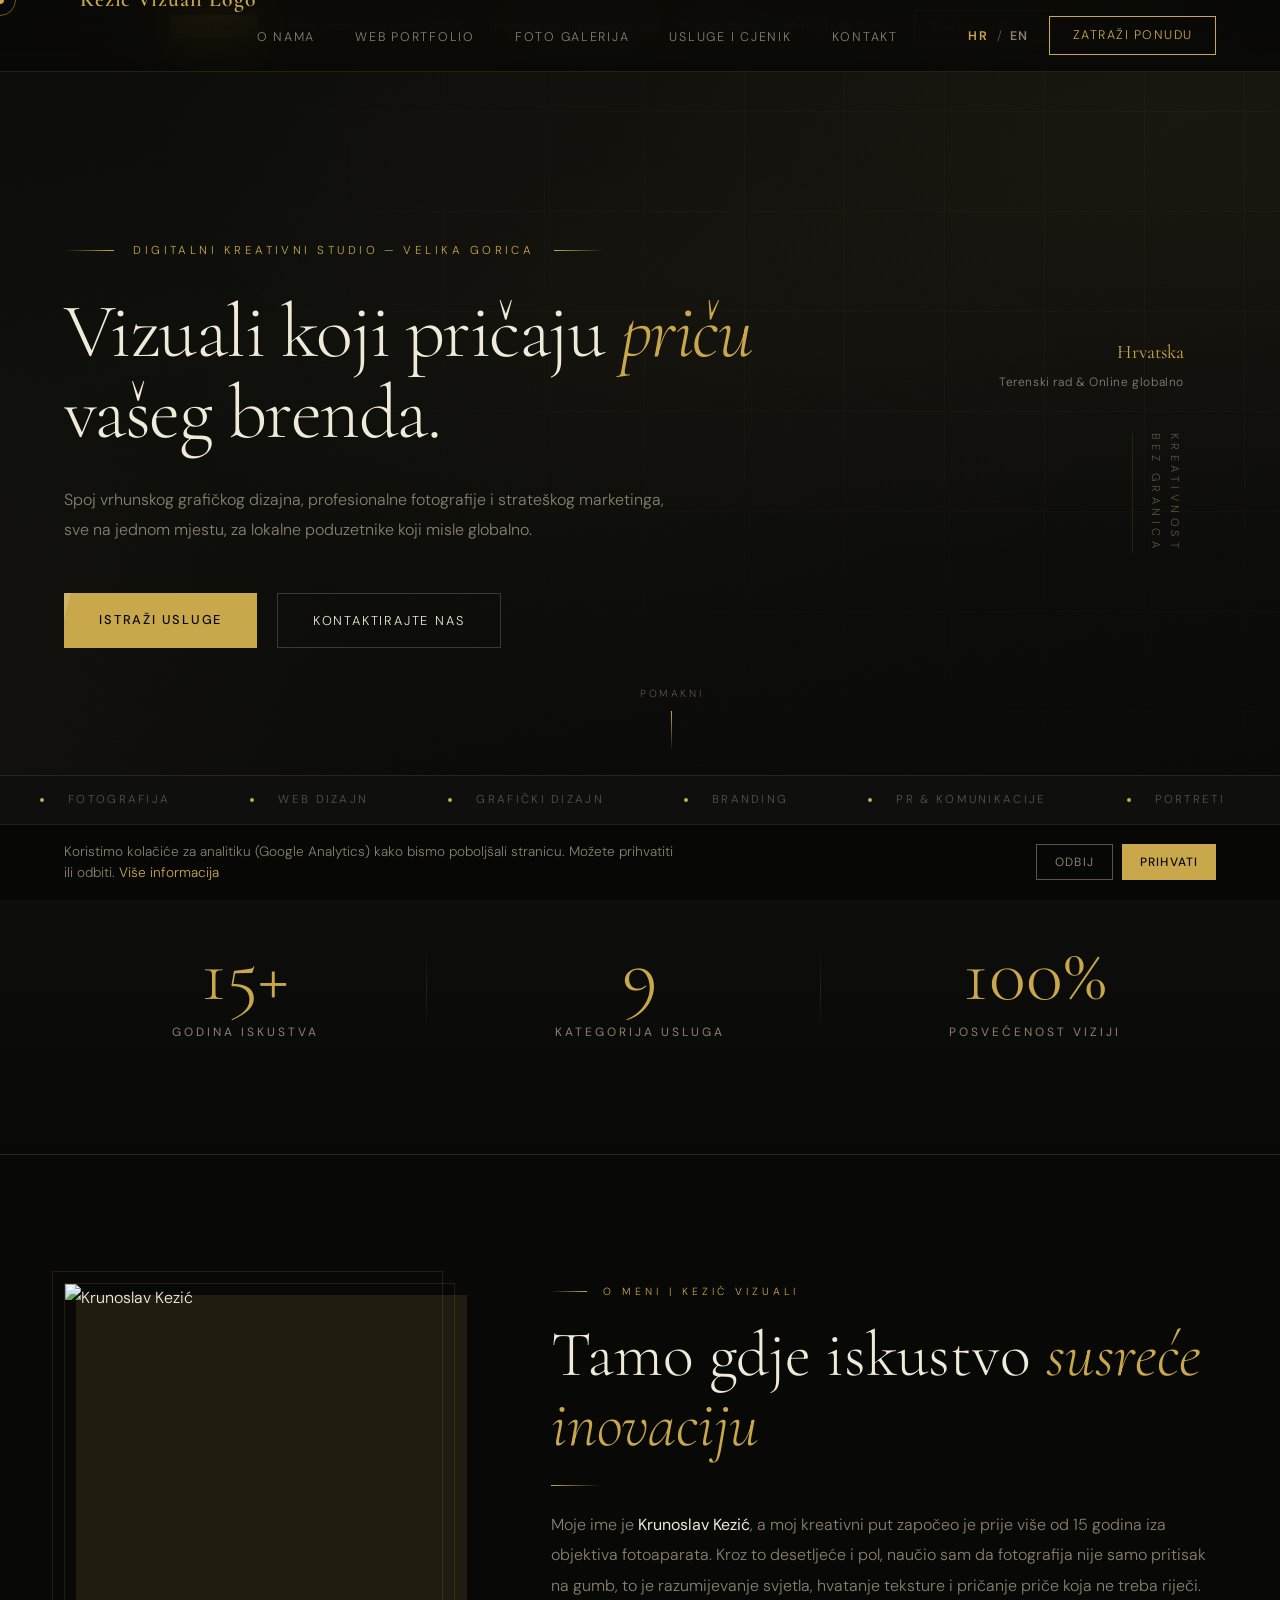
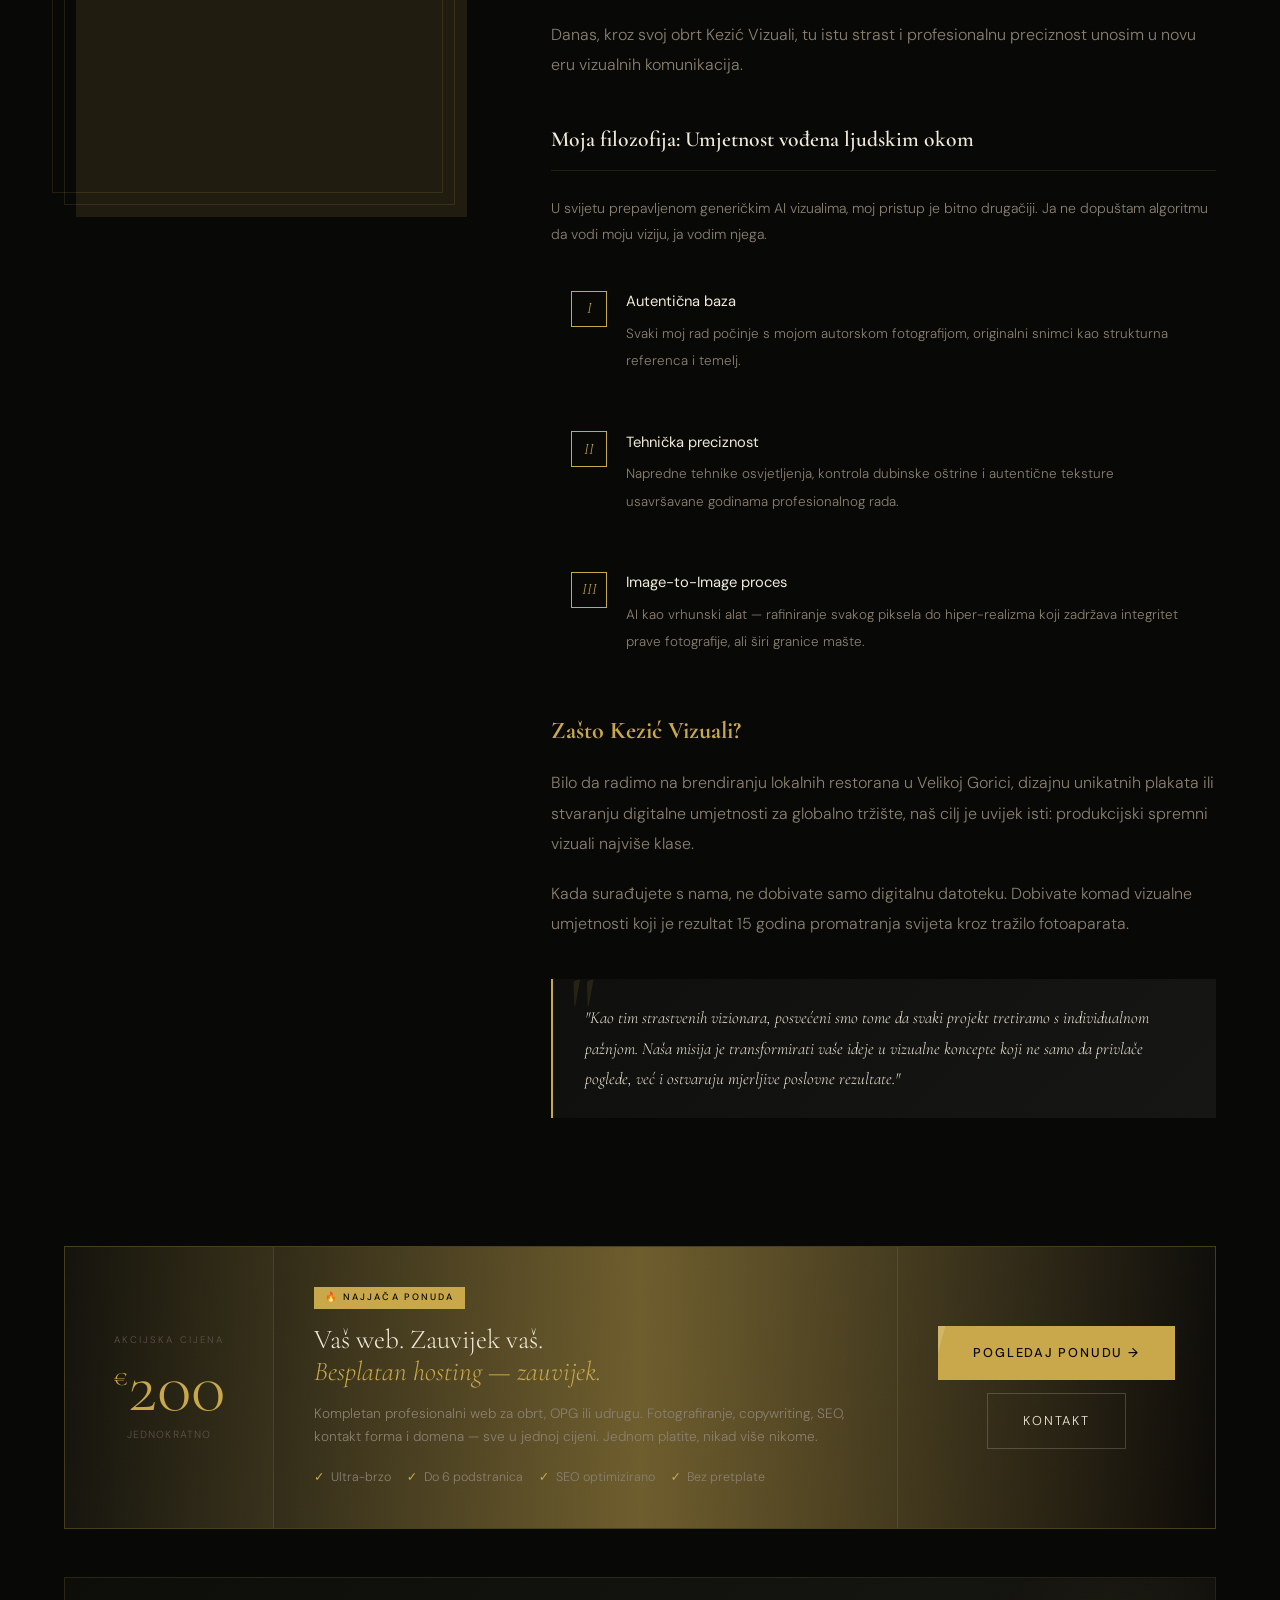
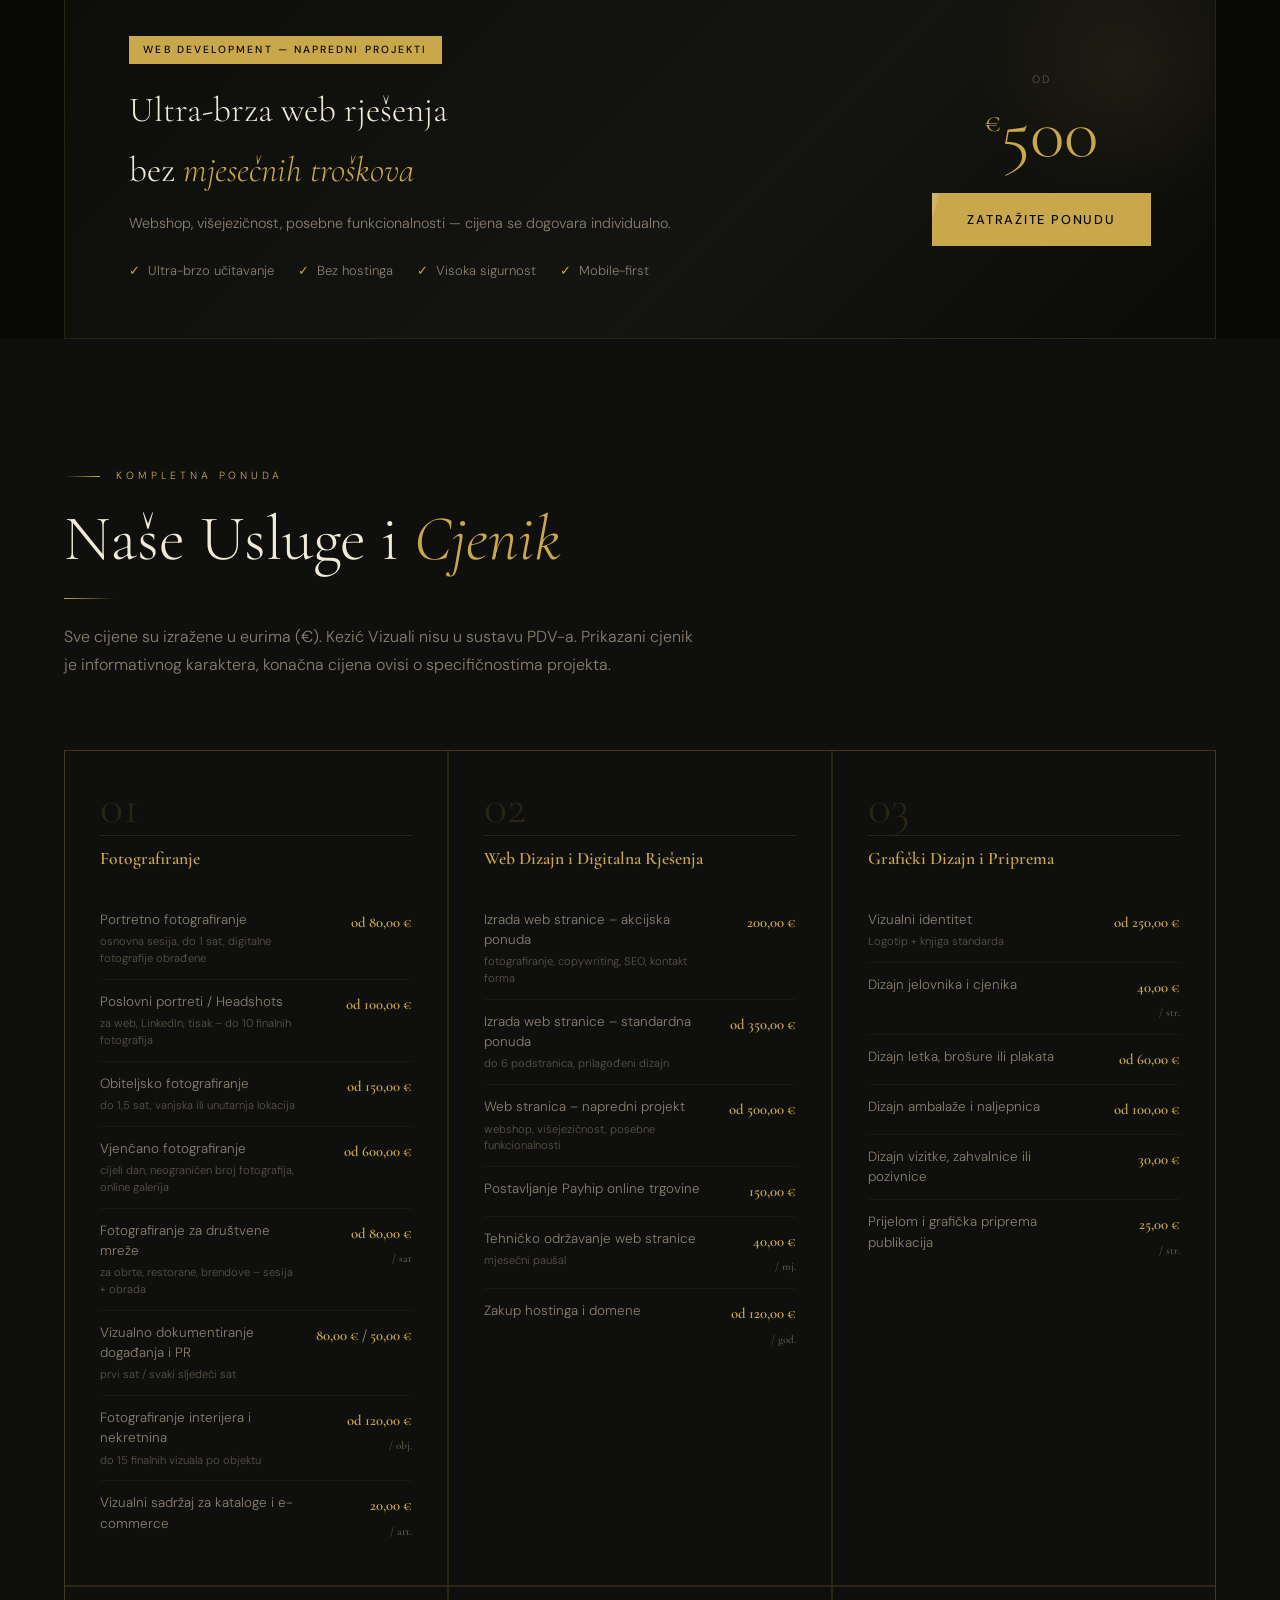
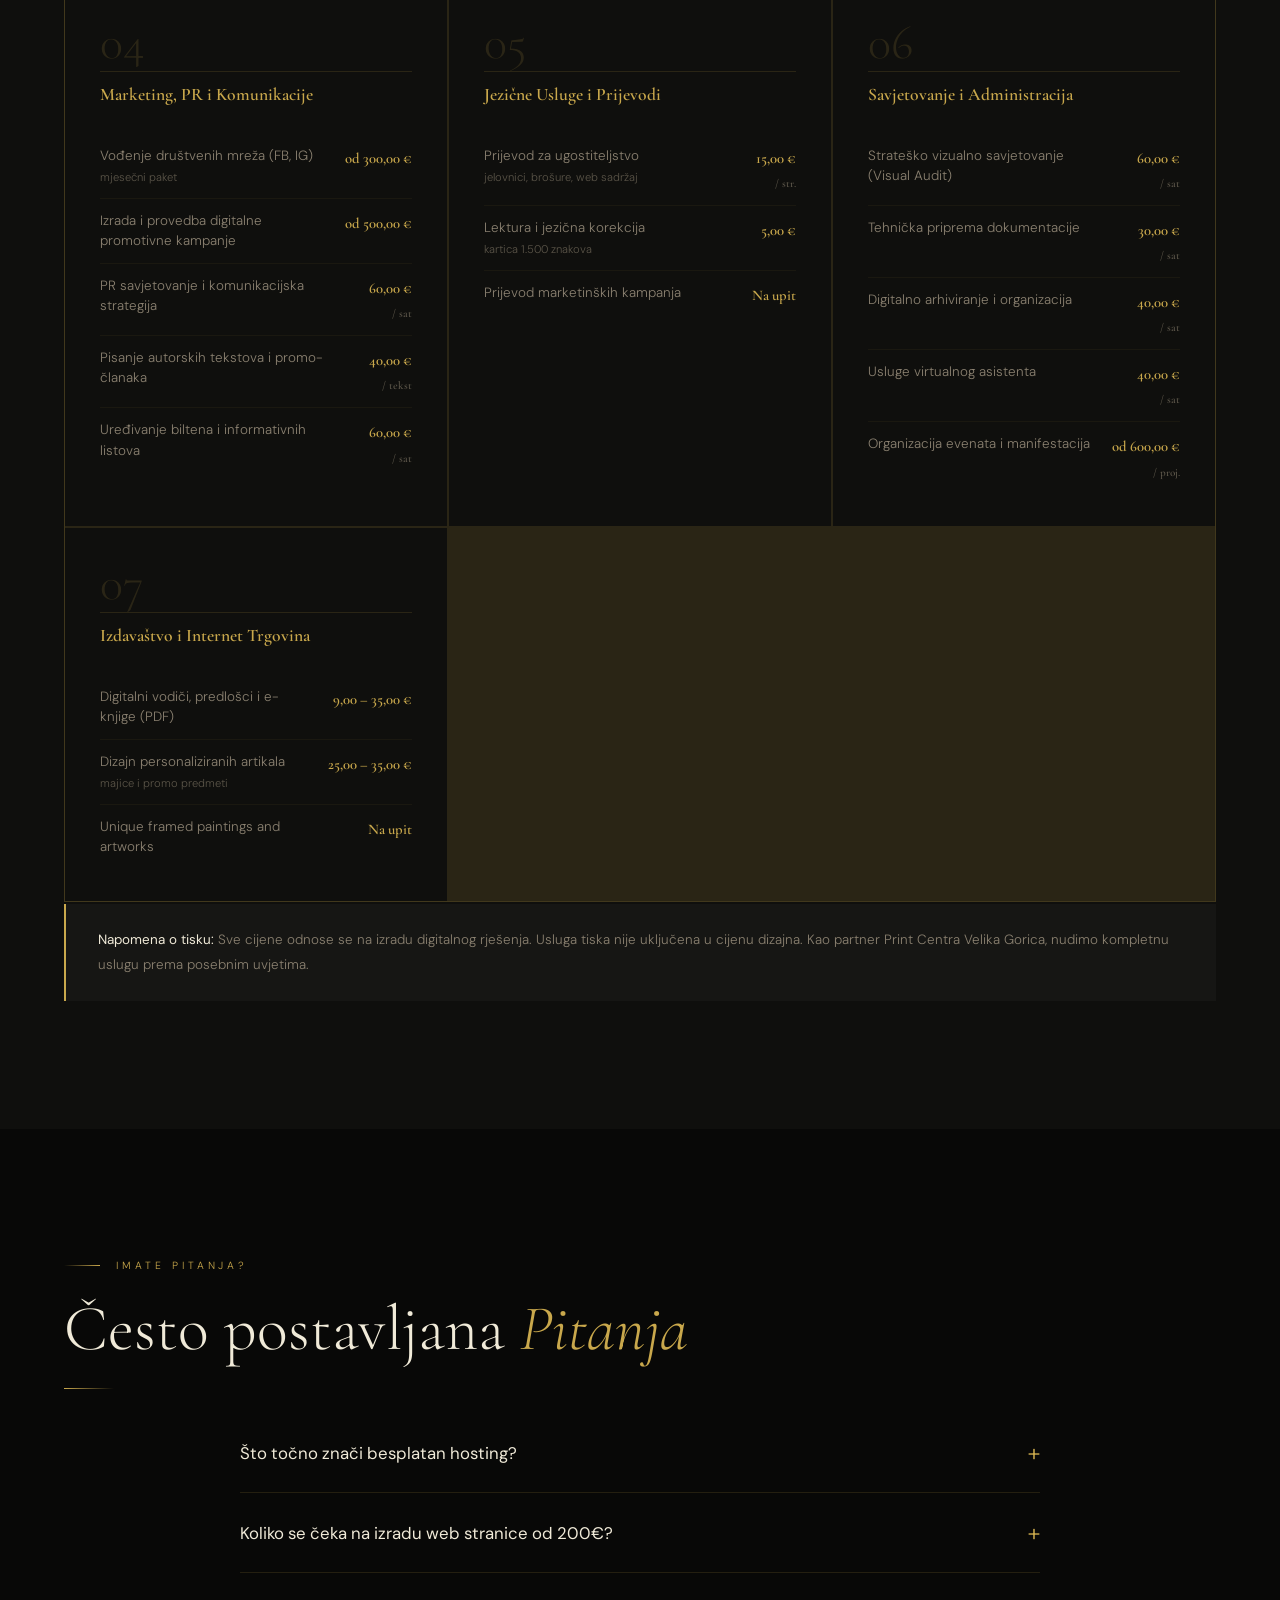
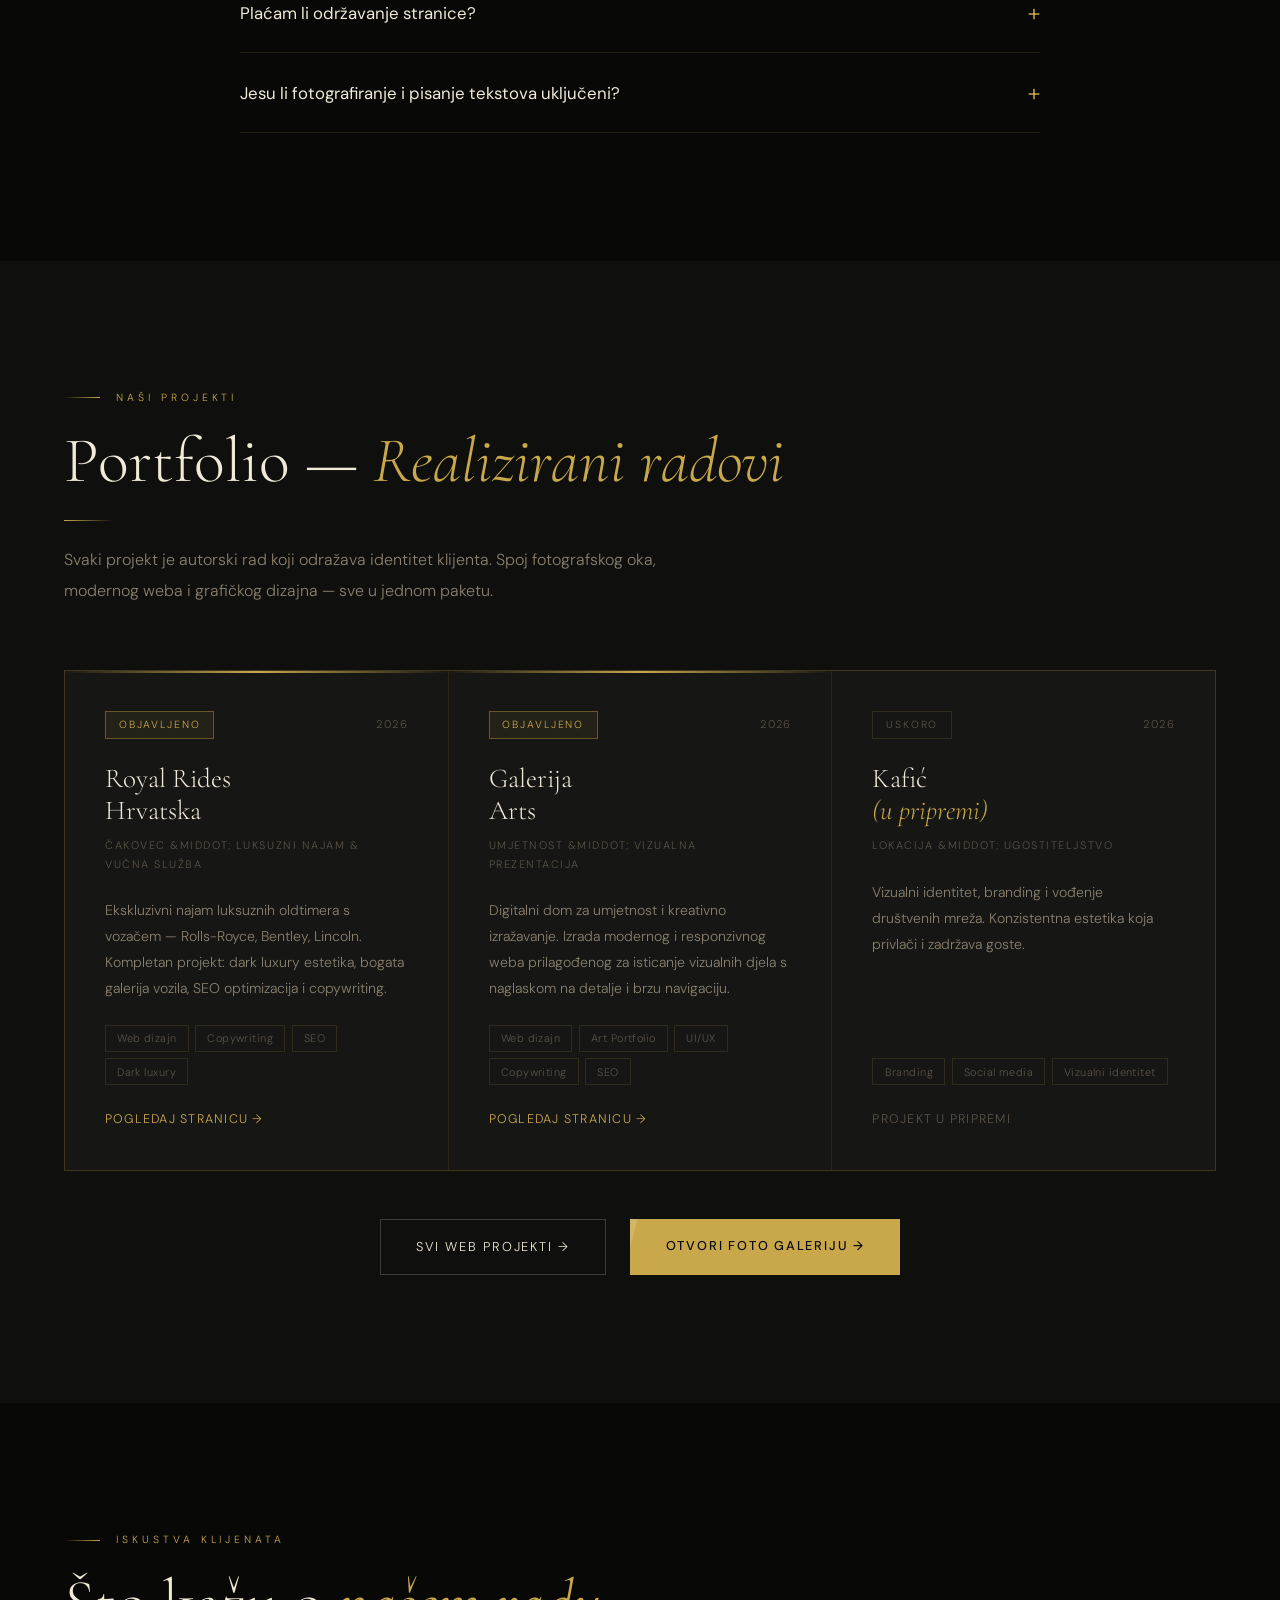
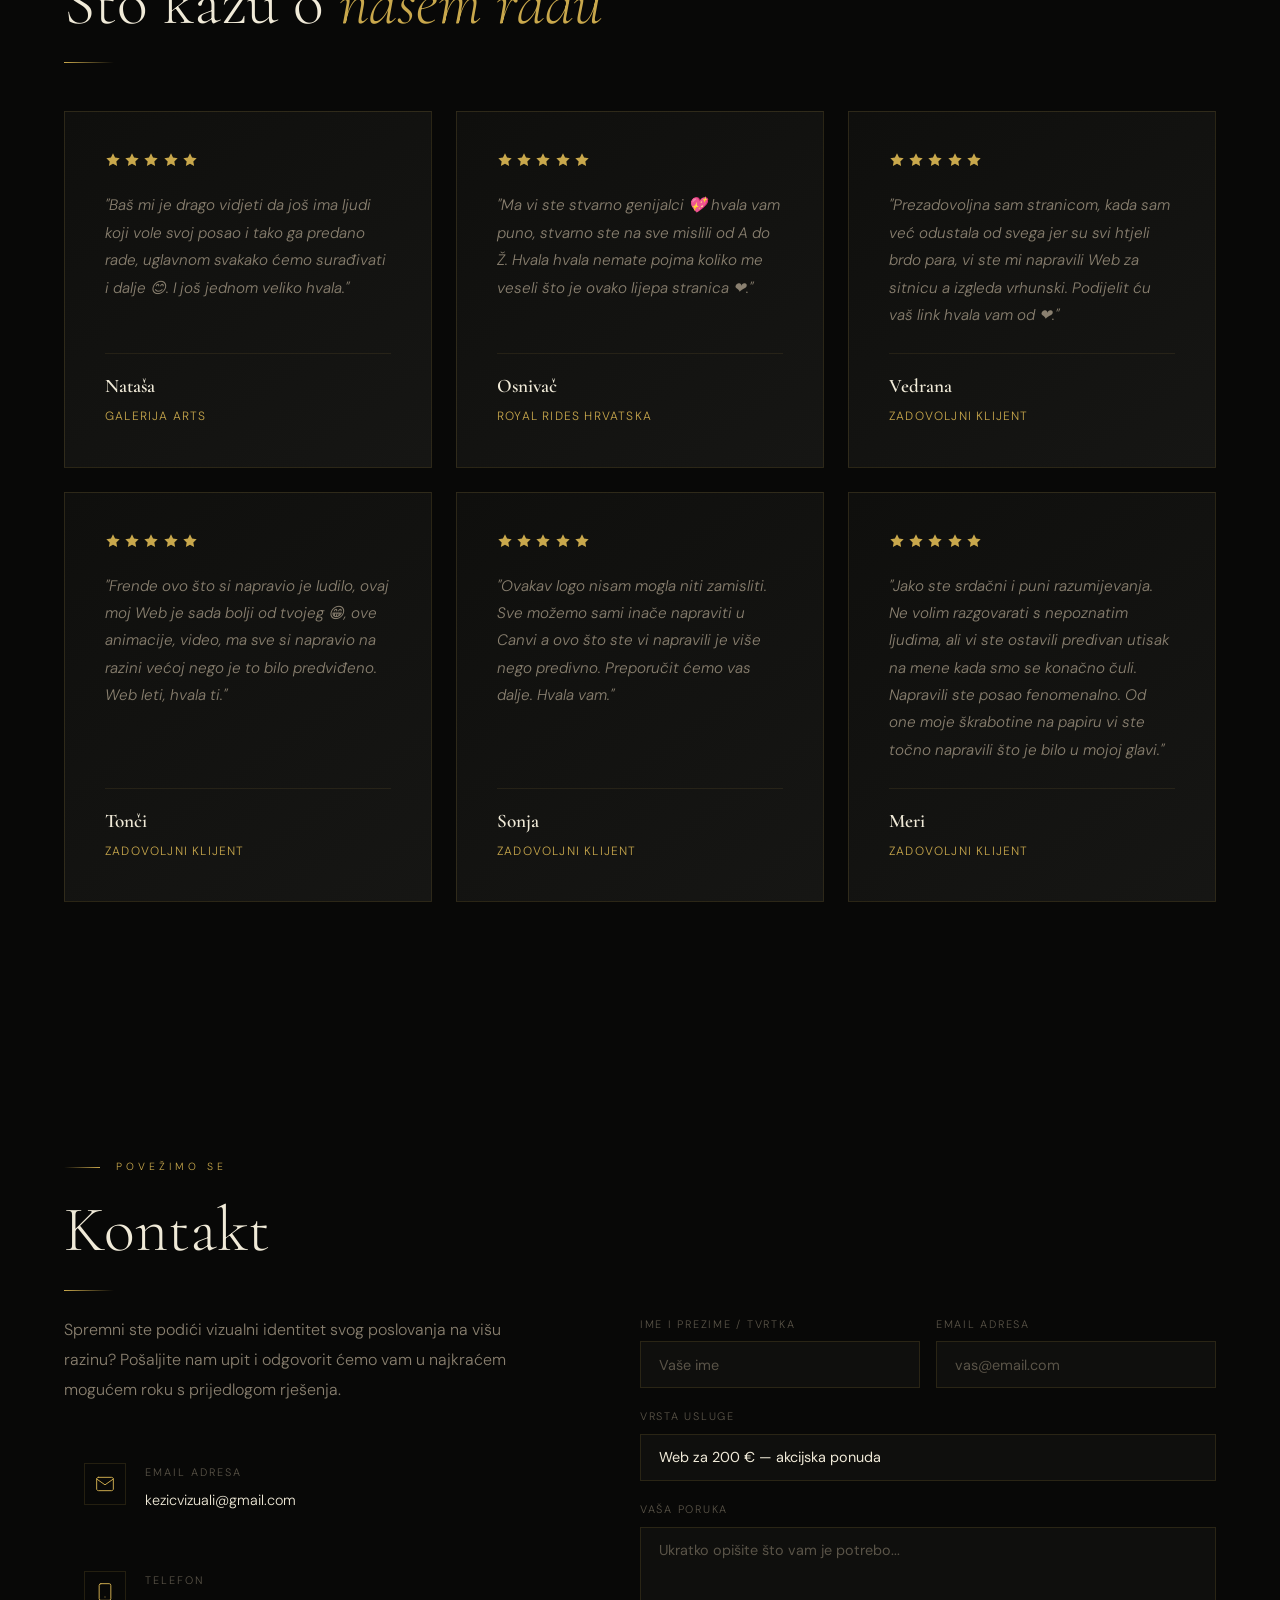
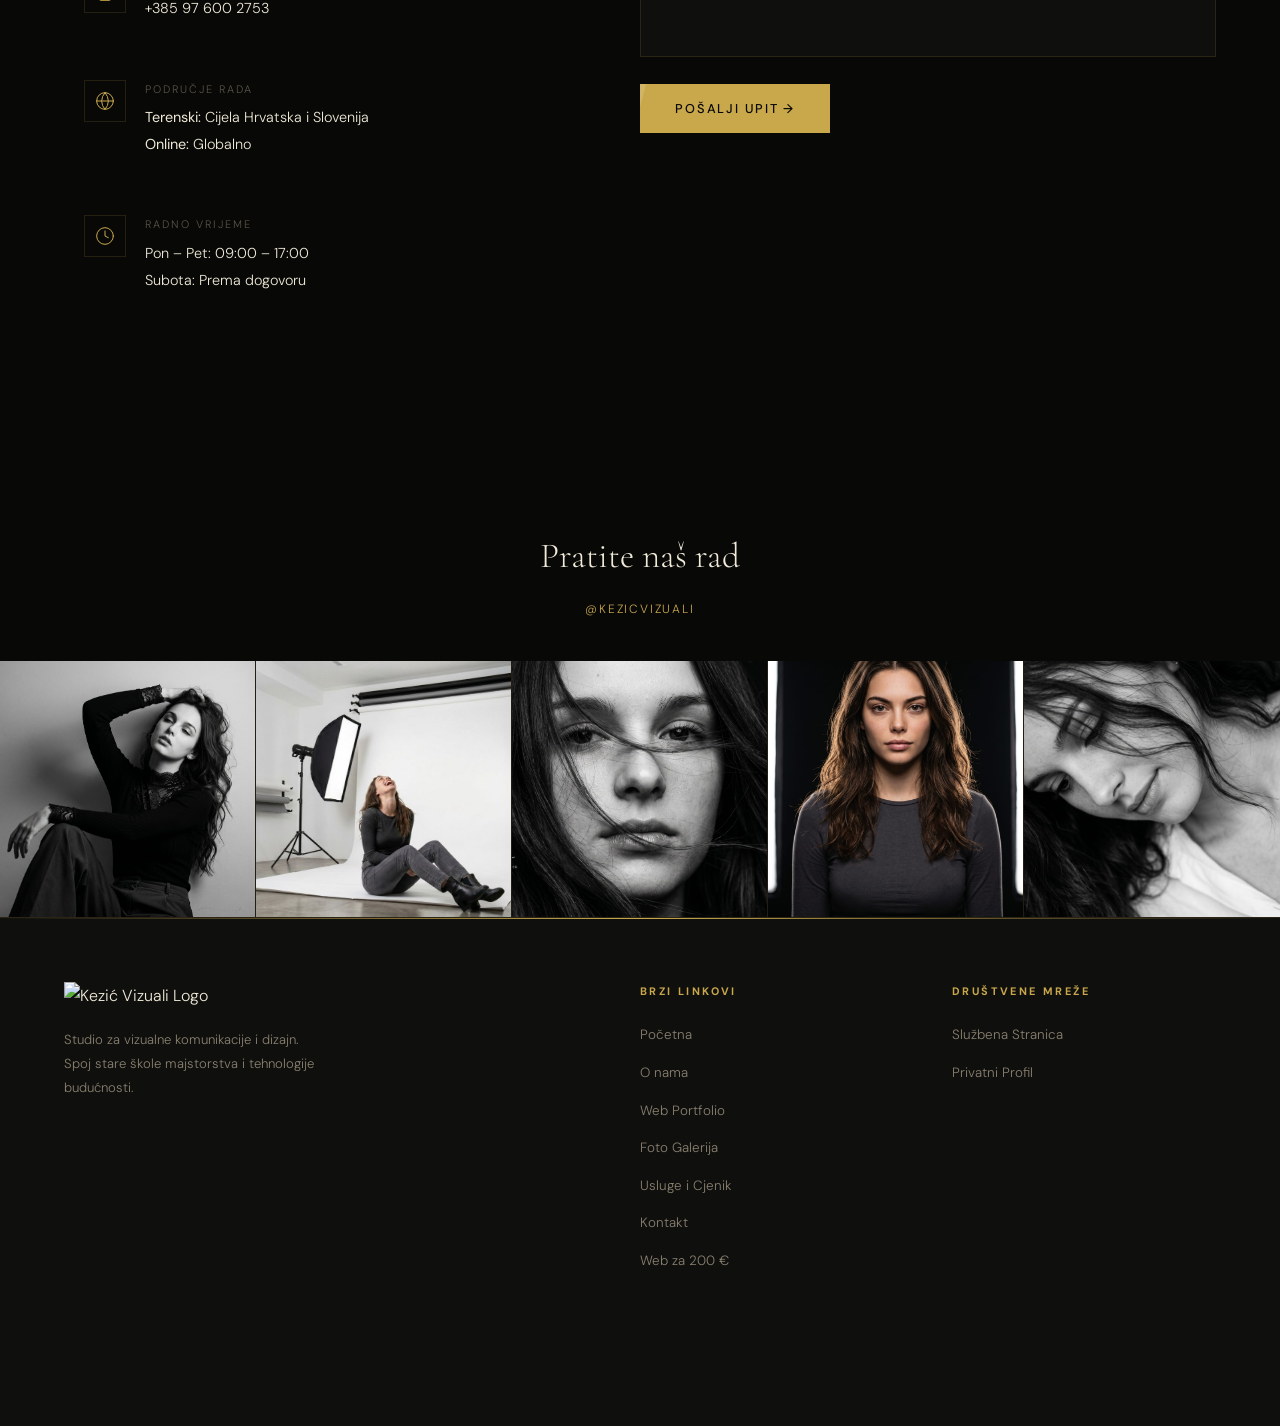
==== commit 12475e12: "Update index.html" ====
--- a/index.html
+++ b/index.html
@@ -2,32 +2,38 @@
 <html lang="hr">
 <head>
 <meta charset="UTF-8">
-<meta name="description" content="Krunoslav Kezić - Kreativni vizuali i izrada ultra-brzih web stranica bez mjesečnih troškova hostinga u Editorial Magazine stilu.">
-<meta name="keywords" content="izrada web stranica, web development, fotografija, vizuali, profesionalni web, Kezić Vizuali, Editorial Magazine">
-<meta property="og:title" content="Kezić Vizuali - Editorial Magazine Studio">
-<meta property="og:description" content="Izrada modernih web stranica i vrhunski vizualni sadržaj u magazinskom izdanju.">
+<meta name="description" content="Krunoslav Kezić - Kreativni vizuali i izrada ultra-brzih web stranica bez mjesečnih troškova hostinga.">
+<meta name="keywords" content="izrada web stranica, web development, fotografija, vizuali, profesionalni web, Kezić Vizuali">
+<meta property="og:title" content="Kezić Vizuali - Kreativni Studio">
+<meta property="og:description" content="Izrada modernih web stranica i vrhunski vizualni sadržaj.">
 <meta property="og:image" content="https://kezicvizuali.com/logo-za-share.jpg">
 <meta property="og:url" content="https://kezicvizuali.com/">
 <meta property="og:type" content="website">
 <meta name="twitter:card" content="summary_large_image">
-<meta name="twitter:title" content="Kezić Vizuali – Editorial Studio, Velika Gorica">
+<meta name="twitter:title" content="Kezić Vizuali – Kreativni Studio, Velika Gorica">
 <meta name="twitter:description" content="Izrada modernih web stranica i vrhunski vizualni sadržaj.">
 <meta name="twitter:image" content="https://kezicvizuali.com/logo-za-share.jpg">
+<!-- Geo meta tagovi za lokalnu vidljivost -->
 <meta name="geo.region" content="HR-01">
 <meta name="geo.placename" content="Velika Gorica">
 <meta name="geo.position" content="45.7169;16.0758">
 <meta name="ICBM" content="45.7169, 16.0758">
+<!-- Canonical URL -->
 <link rel="canonical" href="https://kezicvizuali.com/">
+<!-- Schema.org JSON-LD strukturirani podaci za Google -->
 <script type="application/ld+json">
 {
   "@context": "https://schema.org",
   "@type": "LocalBusiness",
   "name": "Kezić Vizuali",
-  "description": "Editorial magazin studio za vizualne komunikacije, web dizajn i fotografiju. Izrada ultra-brzih web stranica bez mjesečnih troškova hostinga.",
+  "description": "Kreativni studio za vizualne komunikacije, web dizajn i fotografiju. Izrada ultra-brzih web stranica bez mjesečnih troškova hostinga.",
   "url": "https://kezicvizuali.com",
   "telephone": "+385976002753",
   "email": "kezicvizuali@gmail.com",
-  "founder": { "@type": "Person", "name": "Krunoslav Kezić" },
+  "founder": {
+    "@type": "Person",
+    "name": "Krunoslav Kezić"
+  },
   "address": {
     "@type": "PostalAddress",
     "addressLocality": "Velika Gorica",
@@ -35,21 +41,58 @@
     "postalCode": "10410",
     "addressCountry": "HR"
   },
-  "geo": { "@type": "GeoCoordinates", "latitude": 45.7169, "longitude": 16.0758 },
-  "areaServed": [{"@type": "Country", "name": "Hrvatska"}, {"@type": "Country", "name": "Slovenija"}],
+  "geo": {
+    "@type": "GeoCoordinates",
+    "latitude": 45.7169,
+    "longitude": 16.0758
+  },
+  "areaServed": [
+    {
+      "@type": "Country",
+      "name": "Hrvatska"
+    },
+    {
+      "@type": "Country",
+      "name": "Slovenija"
+    }
+  ],
   "openingHours": ["Mo-Fr 09:00-17:00"],
   "priceRange": "€€",
   "image": "https://kezicvizuali.com/logo-za-share.jpg",
   "logo": "https://kezicvizuali.com/Kezić vizuali transparent xl.png",
-  "sameAs": ["https://www.facebook.com/kezicvizuali.vg", "https://www.facebook.com/kezicvizuali/"],
+  "sameAs": [
+    "https://www.facebook.com/kezicvizuali.vg",
+    "https://www.facebook.com/kezicvizuali/"
+  ],
   "hasOfferCatalog": {
     "@type": "OfferCatalog",
     "name": "Usluge",
     "itemListElement": [
       {
         "@type": "Offer",
-        "itemOffered": { "@type": "Service", "name": "Izrada web stranice", "description": "Profesionalna izrada web stranica bez mjesečnih troškova hostinga" },
-        "price": "100", "priceCurrency": "EUR"
+        "itemOffered": {
+          "@type": "Service",
+          "name": "Izrada web stranice",
+          "description": "Profesionalna izrada web stranica bez mjesečnih troškova hostinga"
+        },
+        "price": "100",
+        "priceCurrency": "EUR"
+      },
+      {
+        "@type": "Offer",
+        "itemOffered": {
+          "@type": "Service",
+          "name": "Fotografija i vizualni sadržaj",
+          "description": "Profesionalna fotografija i vizualni sadržaj za marketing"
+        }
+      },
+      {
+        "@type": "Offer",
+        "itemOffered": {
+          "@type": "Service",
+          "name": "Grafički dizajn i branding",
+          "description": "Logotipi, jelovnici, vizualni identitet i grafička priprema"
+        }
       }
     ]
   }
@@ -57,7 +100,7 @@
 </script>
 <link rel="icon" type="image/png" href="favicon.png">
 <meta name="viewport" content="width=device-width, initial-scale=1.0">
-<title>Kezić Vizuali – Editorial Magazine Studio, Velika Gorica</title>
+<title>Kezić Vizuali – Kreativni Studio, Velika Gorica</title>
 <link rel="preconnect" href="https://fonts.googleapis.com">
 <link href="https://fonts.googleapis.com/css2?family=Cormorant+Garamond:ital,wght@0,300;0,400;0,600;1,300;1,400&family=DM+Sans:wght@300;400;500&display=swap" rel="stylesheet">
 <style>
@@ -68,12 +111,11 @@
   --gold-light: #e8c96a;
   --gold-pale: #f5e9c8;
   --gold-dim: rgba(201,168,76,0.12);
+  --gold-glow: rgba(201,168,76,0.06);
   --bg: #080807;
   --bg2: #0f0f0d;
   --bg3: #161614;
   --bg4: #1c1c19;
-  --paper-white: #f4f1ea;
-  --paper-text: #111110;
   --text: #f0ead8;
   --text-muted: #8a8070;
   --text-faint: #5a5448;
@@ -95,7 +137,7 @@
   overflow-x: hidden;
 }
 
-/* CUSTOM CURSOR */
+/* ── CURSOR ── */
 *, *::before, *::after { cursor: none !important; }
 #cursor {
   position: fixed; width: 8px; height: 8px;
@@ -121,7 +163,22 @@
   *, *::before, *::after { cursor: auto !important; }
 }
 
-/* NOISE OVERLAY */
+/* ── AMBIENT PARTICLES ── */
+#particles { position: fixed; inset: 0; pointer-events: none; z-index: 0; overflow: hidden; }
+.particle {
+  position: absolute; width: 1px; height: 1px;
+  background: var(--gold); border-radius: 50%;
+  animation: float-up linear infinite;
+  opacity: 0;
+}
+@keyframes float-up {
+  0% { opacity: 0; transform: translateY(100vh) translateX(0); }
+  10% { opacity: 0.6; }
+  90% { opacity: 0.3; }
+  100% { opacity: 0; transform: translateY(-20px) translateX(var(--dx, 20px)); }
+}
+
+/* ── NOISE OVERLAY ── */
 body::before {
   content: '';
   position: fixed; inset: 0; z-index: 1;
@@ -131,16 +188,18 @@
   opacity: 0.35;
 }
 
-/* TOP NAVBAR (MOBILE & HEADER LOGO) */
+/* ── NAV ── */
 nav {
   position: fixed; top: 0; left: 0; right: 0; z-index: 100;
   display: flex; align-items: center; justify-content: space-between;
   padding: 0 5%;
   height: 72px;
-  background: rgba(8,8,7,0.92);
+  background: rgba(8,8,7,0.88);
   backdrop-filter: blur(24px) saturate(180%);
   border-bottom: 1px solid var(--border);
-}
+  transition: background 0.3s, border-color 0.3s;
+}
+nav.scrolled { background: rgba(8,8,7,0.97); border-color: rgba(201,168,76,0.22); }
 .nav-logo {
   font-family: var(--serif);
   font-size: 1.35rem;
@@ -158,8 +217,15 @@
   letter-spacing: 0.14em;
   text-transform: uppercase;
   transition: color 0.2s;
+  position: relative;
+}
+.nav-links a::after {
+  content: ''; position: absolute; bottom: -3px; left: 0;
+  width: 0; height: 1px; background: var(--gold);
+  transition: width 0.3s ease;
 }
 .nav-links a:hover { color: var(--gold); }
+.nav-links a:hover::after { width: 100%; }
 .nav-cta {
   background: transparent;
   border: 1px solid var(--gold);
@@ -170,123 +236,225 @@
   letter-spacing: 0.12em;
   text-transform: uppercase;
   text-decoration: none;
-  transition: background 0.25s, color 0.25s;
-}
-.nav-cta:hover { background: var(--gold); color: #080807; }
+  transition: background 0.25s, color 0.25s, box-shadow 0.25s;
+  position: relative; overflow: hidden;
+}
+.nav-cta::before {
+  content: ''; position: absolute; inset: 0;
+  background: var(--gold); transform: scaleX(0); transform-origin: left;
+  transition: transform 0.25s ease; z-index: -1;
+}
+.nav-cta:hover { color: #080807; }
+.nav-cta:hover::before { transform: scaleX(1); }
 .hamburger { display: none; flex-direction: column; gap: 5px; cursor: pointer !important; background: none; border: none; padding: 4px; }
 .hamburger span { display: block; width: 24px; height: 1px; background: var(--text); transition: 0.3s; }
 
-/* EDITORIAL MAGAZINE VERTICAL SIDEBAR NAVIGATION (90 DEG ROTATED ON DESKTOP) */
-@media (min-width: 901px) {
-  .editorial-sidebar-nav {
-    position: fixed; left: -65px; top: 50%; transform: translateY(-50%) rotate(-90deg);
-    transform-origin: center; z-index: 95; display: flex; gap: 3.5rem; list-style: none;
-    letter-spacing: 0.25em; text-transform: uppercase; font-size: 0.72rem; font-family: var(--sans);
-  }
-  .editorial-sidebar-nav a { color: var(--text-muted); text-decoration: none; transition: color 0.2s; white-space: nowrap; }
-  .editorial-sidebar-nav a:hover { color: var(--gold); }
-}
-@media (max-width: 900px) { .editorial-sidebar-nav { display: none; } }
-
-/* PROMO BAR 200€ */
+/* ── PROMO BANNER 100€ ── */
 .promo-bar {
   position: relative; z-index: 99;
   background: linear-gradient(90deg, #0d0d0a 0%, #1a1608 40%, #0d0d0a 100%);
   border-bottom: 1px solid rgba(201,168,76,0.3);
+  padding: 0;
+  overflow: hidden;
+}
+.promo-bar::before {
+  content: '';
+  position: absolute; inset: 0;
+  background: linear-gradient(90deg, transparent 0%, rgba(201,168,76,0.06) 50%, transparent 100%);
+  animation: promo-shimmer 4s ease-in-out infinite;
+}
+@keyframes promo-shimmer {
+  0%, 100% { opacity: 0; }
+  50% { opacity: 1; }
+}
+.promo-bar-inner {
+  display: flex; align-items: center; justify-content: center; gap: 2rem;
   padding: 0.65rem 5%;
-  display: flex; align-items: center; justify-content: center; gap: 2rem;
   flex-wrap: wrap;
-}
-.promo-bar-badge { background: var(--gold); color: #080807; font-size: 0.6rem; letter-spacing: 0.22em; text-transform: uppercase; padding: 0.22rem 0.7rem; font-weight: 500; }
-.promo-bar-text { font-size: 0.82rem; color: var(--text); }
-.promo-bar-text strong { color: var(--gold); }
-.promo-bar-cta { border: 1px solid var(--gold); color: var(--gold); font-size: 0.72rem; letter-spacing: 0.14em; text-transform: uppercase; padding: 0.35rem 1rem; text-decoration: none; transition: 0.2s; }
+  position: relative; z-index: 1;
+}
+.promo-bar-badge {
+  background: var(--gold); color: #080807;
+  font-size: 0.6rem; letter-spacing: 0.22em; text-transform: uppercase;
+  padding: 0.22rem 0.7rem; font-weight: 500; flex-shrink: 0;
+}
+.promo-bar-text {
+  font-size: 0.82rem; color: var(--text);
+  display: flex; align-items: center; gap: 0.8rem; flex-wrap: wrap; justify-content: center;
+}
+.promo-bar-text strong { color: var(--gold); font-weight: 500; }
+.promo-bar-text .sep { color: var(--text-faint); }
+.promo-bar-cta {
+  background: transparent; border: 1px solid var(--gold); color: var(--gold);
+  font-size: 0.72rem; letter-spacing: 0.14em; text-transform: uppercase;
+  padding: 0.35rem 1rem; text-decoration: none;
+  transition: background 0.2s, color 0.2s; flex-shrink: 0;
+  white-space: nowrap;
+}
 .promo-bar-cta:hover { background: var(--gold); color: #080807; }
-.promo-bar-close { background: none; border: none; color: var(--text-faint); font-size: 1rem; cursor: pointer !important; }
-
-/* EDITORIAL SPLIT-SCREEN HERO (BLEEDING EDGE) */
+.promo-bar-close {
+  background: none; border: none; color: var(--text-faint);
+  font-size: 1rem; padding: 0.2rem 0.4rem; flex-shrink: 0;
+  transition: color 0.2s; cursor: pointer !important;
+  line-height: 1;
+}
+.promo-bar-close:hover { color: var(--text-muted); }
+
+/* ── HERO ── */
 #hero {
-  min-height: 100vh;
+  min-height: 80vh;
   display: grid;
-  grid-template-columns: 1fr 1.1fr;
-  align-items: stretch;
-  padding-top: 72px;
+  grid-template-columns: 1.5fr 1fr;
+  align-items: center;
+  padding: 120px 5% 60px;
   position: relative;
   overflow: hidden;
 }
-.hero-left-bleed {
-  position: relative;
-  overflow: hidden;
-  min-height: 50vh;
-}
-.hero-left-bleed img {
-  width: 100%; height: 100%;
-  object-fit: cover;
-  display: block;
-  filter: contrast(1.15) grayscale(15%);
-  transition: transform 1.2s cubic-bezier(0.25, 1, 0.5, 1);
-}
-.hero-left-bleed:hover img { transform: scale(1.04); }
-
-.hero-right-content {
-  display: flex;
-  flex-direction: column;
-  justify-content: center;
-  padding: 6rem 8%;
-  background: var(--bg);
-  position: relative;
-}
-.hero-issue {
-  font-size: 0.68rem; letter-spacing: 0.3em; text-transform: uppercase;
-  color: var(--gold); margin-bottom: 1.5rem;
-}
-
-/* 130px BRUTAL EDITORIAL TYPOGRAPHY */
-.hero-title-editorial {
+
+.hero-parallax-bg {
+  position: absolute; inset: -20%; z-index: 0;
+  will-change: transform;
+}
+.hero-bg {
+  position: absolute; inset: 0; z-index: 0;
+  background:
+    radial-gradient(ellipse 90% 70% at 80% 20%, rgba(201,168,76,0.055) 0%, transparent 65%),
+    radial-gradient(ellipse 60% 90% at 5% 90%, rgba(201,168,76,0.035) 0%, transparent 55%),
+    radial-gradient(ellipse 40% 40% at 50% 50%, rgba(201,168,76,0.015) 0%, transparent 70%),
+    linear-gradient(170deg, #0a0a08 0%, #0f0f0c 40%, #080807 100%);
+}
+.hero-lines {
+  position: absolute; inset: 0; z-index: 0;
+  background-image:
+    linear-gradient(rgba(201,168,76,0.03) 1px, transparent 1px),
+    linear-gradient(90deg, rgba(201,168,76,0.03) 1px, transparent 1px);
+  background-size: 100px 100px;
+  mask-image: radial-gradient(ellipse 80% 80% at 80% 30%, black 30%, transparent 80%);
+}
+.hero-content { position: relative; z-index: 2; max-width: 850px; }
+.hero-eyebrow {
+  font-size: 0.72rem; letter-spacing: 0.3em; text-transform: uppercase;
+  color: var(--gold); margin-bottom: 2rem;
+  display: flex; align-items: center; gap: 1.2rem;
+  opacity: 0; animation: fade-up 0.8s 0.2s ease forwards;
+}
+.hero-eyebrow::before { content: ''; display: block; width: 50px; height: 1px; background: linear-gradient(to right, transparent, var(--gold)); }
+.hero-eyebrow::after { content: ''; display: block; width: 50px; height: 1px; background: linear-gradient(to left, transparent, var(--gold)); }
+
+.hero-title {
   font-family: var(--serif);
-  font-size: clamp(4.5rem, 9.5vw, 11rem);
+  font-size: clamp(2.8rem, 6vw, 5.5rem);
   font-weight: 300;
-  line-height: 0.88;
-  letter-spacing: -0.04em;
-  margin-bottom: 2.5rem;
-  color: var(--text);
-}
-.hero-title-editorial span {
-  display: block;
-  color: var(--gold);
-  font-style: italic;
-}
+  line-height: 1.05;
+  letter-spacing: -0.02em;
+  margin-bottom: 2rem;
+  opacity: 0; animation: fade-up 0.9s 0.4s ease forwards;
+}
+.hero-title em { font-style: italic; color: var(--gold); }
+
 .hero-sub {
-  font-size: 0.98rem;
+  font-size: 1rem;
   color: var(--text-muted);
-  max-width: 480px;
+  max-width: 620px;
   margin-bottom: 3rem;
   line-height: 1.85;
-}
-.hero-btns { display: flex; gap: 1.2rem; flex-wrap: wrap; }
+  font-weight: 300;
+  opacity: 0; animation: fade-up 0.9s 0.6s ease forwards;
+}
+
+.hero-btns {
+  display: flex; gap: 1.2rem; flex-wrap: wrap;
+  opacity: 0; animation: fade-up 0.9s 0.8s ease forwards;
+}
 .btn-primary {
-  background: var(--gold); color: #080807; border: none; padding: 1.1rem 2.4rem;
+  background: var(--gold); color: #080807; border: none; padding: 1rem 2.2rem;
   font-family: var(--sans); font-size: 0.8rem; letter-spacing: 0.14em;
   text-transform: uppercase; font-weight: 500; text-decoration: none;
   transition: background 0.25s, transform 0.2s, box-shadow 0.25s; display: inline-block;
+  position: relative; overflow: hidden;
+}
+.btn-primary::after {
+  content: ''; position: absolute; inset: 0;
+  background: rgba(255,255,255,0.15);
+  transform: translateX(-100%) skewX(-15deg);
+  transition: transform 0.4s ease;
 }
 .btn-primary:hover { background: var(--gold-light); transform: translateY(-2px); box-shadow: 0 8px 30px rgba(201,168,76,0.3); }
+.btn-primary:hover::after { transform: translateX(100%) skewX(-15deg); }
 .btn-outline {
   background: transparent; color: var(--text);
-  border: 1px solid rgba(240,234,216,0.25);
-  padding: 1.1rem 2.4rem; font-family: var(--sans); font-size: 0.8rem;
+  border: 1px solid rgba(240,234,216,0.2);
+  padding: 1rem 2.2rem; font-family: var(--sans); font-size: 0.8rem;
   letter-spacing: 0.14em; text-transform: uppercase; text-decoration: none;
   transition: border-color 0.25s, color 0.25s, transform 0.2s; display: inline-block;
 }
 .btn-outline:hover { border-color: var(--gold); color: var(--gold); transform: translateY(-2px); }
 
-@media (max-width: 900px) {
-  #hero { grid-template-columns: 1fr; }
-  .hero-left-bleed { height: 60vh; }
-  .hero-right-content { padding: 4rem 5%; }
-}
-
-/* MARQUEE STRIP */
+.hero-side-details {
+  position: relative;
+  z-index: 2;
+  display: flex;
+  flex-direction: column;
+  align-items: flex-end;
+  justify-content: center;
+  gap: 2.5rem;
+  padding-right: 2rem;
+  opacity: 0; animation: fade-left 0.9s 1s ease forwards;
+}
+.hero-badge-vertical {
+  writing-mode: vertical-rl;
+  text-transform: uppercase;
+  letter-spacing: 0.4em;
+  font-size: 0.7rem;
+  color: var(--text-faint);
+  border-left: 1px solid var(--border);
+  padding-left: 0.8rem;
+  height: 120px;
+}
+.hero-location-tag {
+  text-align: right;
+}
+.hero-location-tag h4 {
+  font-family: var(--serif);
+  font-size: 1.2rem;
+  color: var(--gold);
+  font-weight: 400;
+}
+.hero-location-tag p {
+  font-size: 0.75rem;
+  color: var(--text-muted);
+  letter-spacing: 0.05em;
+  margin-top: 0.2rem;
+}
+
+/* HERO SCROLL HINT */
+.scroll-hint {
+  position: absolute; bottom: 1.5rem; left: 50%; transform: translateX(-50%);
+  display: flex; flex-direction: column; align-items: center; gap: 0.5rem;
+  opacity: 0; animation: fade-up 1s 1.2s ease forwards;
+  z-index: 2;
+}
+.scroll-hint span { font-size: 0.65rem; letter-spacing: 0.25em; text-transform: uppercase; color: var(--text-faint); }
+.scroll-line {
+  width: 1px; height: 40px;
+  background: linear-gradient(to bottom, var(--gold), transparent);
+  animation: scroll-pulse 1.8s ease-in-out infinite;
+}
+@keyframes scroll-pulse {
+  0%, 100% { opacity: 0.3; transform: scaleY(1); }
+  50% { opacity: 1; transform: scaleY(1.1); }
+}
+
+@keyframes fade-up {
+  from { opacity: 0; transform: translateY(30px); }
+  to { opacity: 1; transform: translateY(0); }
+}
+@keyframes fade-left {
+  from { opacity: 0; transform: translateX(30px); }
+  to { opacity: 1; transform: translateX(0); }
+}
+
+/* ── MARQUEE STRIP ── */
 .marquee-strip {
   border-top: 1px solid var(--border);
   border-bottom: 1px solid var(--border);
@@ -306,14 +474,20 @@
   font-size: 0.72rem; letter-spacing: 0.2em; text-transform: uppercase;
   color: var(--text-faint); white-space: nowrap;
 }
-.marquee-dot { width: 4px; height: 4px; background: var(--gold); border-radius: 50%; }
+.marquee-dot { width: 4px; height: 4px; background: var(--gold); border-radius: 50%; flex-shrink: 0; }
 @keyframes marquee { from { transform: translateX(0); } to { transform: translateX(-50%); } }
 
-/* BRAND STATS */
+@media (prefers-reduced-motion: reduce) {
+  .marquee-track { animation: none; }
+}
+
+/* ── BRAND STATS ── */
 #brand-stats {
-  background: var(--bg2);
+  background: linear-gradient(180deg, var(--bg2) 0%, var(--bg) 100%);
   border-bottom: 1px solid var(--border);
   padding: 5rem 5%;
+  position: relative;
+  z-index: 2;
 }
 .stats-grid {
   display: grid;
@@ -322,10 +496,19 @@
   max-width: 1400px;
   margin: 0 auto;
 }
-.stat-box { text-align: center; padding: 2rem 1rem; position: relative; }
+.stat-box {
+  text-align: center;
+  padding: 2rem 1rem;
+  position: relative;
+  transition: transform 0.3s ease;
+}
 .stat-box:not(:last-child)::after {
-  content: ''; position: absolute; right: 0; top: 25%; height: 50%; width: 1px;
+  content: '';
+  position: absolute; right: 0; top: 25%; height: 50%; width: 1px;
   background: linear-gradient(to bottom, transparent, var(--border), transparent);
+}
+.stat-box:hover {
+  transform: translateY(-5px);
 }
 .stat-number {
   font-family: var(--serif);
@@ -334,17 +517,24 @@
   color: var(--gold);
   line-height: 1;
   margin-bottom: 0.5rem;
-}
-.stat-label { font-size: 0.75rem; letter-spacing: 0.25em; text-transform: uppercase; color: var(--text-muted); }
-
-/* SECTIONS */
+  will-change: text-content;
+}
+.stat-label {
+  font-size: 0.75rem;
+  letter-spacing: 0.25em;
+  text-transform: uppercase;
+  color: var(--text-muted);
+  font-weight: 400;
+}
+
+/* ── SECTIONS ── */
 section { padding: 8rem 5%; position: relative; z-index: 2; }
 .section-label {
   font-size: 0.65rem; letter-spacing: 0.38em; text-transform: uppercase;
   color: var(--gold); margin-bottom: 1.2rem;
   display: flex; align-items: center; gap: 1rem;
 }
-.section-label::before { content:''; width: 36px; height: 1px; background: var(--gold); display: block; }
+.section-label::before { content:''; width: 36px; height: 1px; background: linear-gradient(to right, transparent, var(--gold)); display: block; }
 .section-title {
   font-family: var(--serif); font-size: clamp(2.6rem, 5vw, 5rem);
   font-weight: 300; line-height: 1.1; margin-bottom: 1.5rem;
@@ -353,112 +543,298 @@
 .divider {
   width: 50px; height: 1px;
   background: linear-gradient(to right, var(--gold), transparent);
-  margin: 1.5rem 0 3rem;
-}
-
-/* O MENI */
-.omeni-grid { display: grid; grid-template-columns: 1fr 1.6fr; gap: 6rem; align-items: start; }
-.omeni-photo-frame { position: relative; }
+  margin: 1.5rem 0;
+}
+
+/* ── O MENI ── */
+#o-meni { background: var(--bg); }
+.omeni-grid { display: grid; grid-template-columns: 1fr 1.7fr; gap: 6rem; align-items: start; }
+.omeni-photo-wrap { position: sticky; top: 100px; }
+.omeni-photo-frame {
+  position: relative;
+}
 .omeni-photo-frame::before {
-  content: ''; position: absolute; top: -12px; left: -12px; right: 12px; bottom: 12px;
-  border: 1px solid var(--border); z-index: 0;
+  content: '';
+  position: absolute; top: -12px; left: -12px; right: 12px; bottom: 12px;
+  border: 1px solid var(--border);
+  z-index: 0;
+}
+.omeni-photo-frame::after {
+  content: '';
+  position: absolute; top: 12px; left: 12px; right: -12px; bottom: -12px;
+  background: var(--gold-dim); z-index: 0;
 }
 .omeni-photo {
   width: 100%; aspect-ratio: 3/4; object-fit: cover;
   display: block; position: relative; z-index: 1;
-  border: 1px solid var(--border); filter: grayscale(15%);
+  border: 1px solid var(--border);
+  filter: grayscale(15%) contrast(1.05);
 }
 .omeni-text p { color: var(--text-muted); margin-bottom: 1.2rem; line-height: 1.9; }
+.omeni-text p strong { color: var(--text); font-weight: 400; }
+.omeni-philosophy { margin: 2.5rem 0; }
+.omeni-philosophy-title {
+  font-family: var(--serif); font-size: 1.35rem; font-weight: 600;
+  margin-bottom: 1.5rem; padding-bottom: 0.75rem;
+  border-bottom: 1px solid var(--border); color: var(--text);
+}
 .omeni-step {
   display: flex; gap: 1.2rem; margin-bottom: 1.4rem; align-items: flex-start;
-  padding: 1rem 1.2rem; border: 1px solid transparent; transition: 0.3s;
+  padding: 1rem 1.2rem; border: 1px solid transparent;
+  transition: border-color 0.3s, background 0.3s;
 }
 .omeni-step:hover { border-color: var(--border); background: var(--bg2); }
 .omeni-step-icon {
-  width: 36px; height: 36px; flex-shrink: 0; border: 1px solid var(--gold);
-  color: var(--gold); display: flex; align-items: center; justify-content: center;
+  width: 36px; height: 36px; flex-shrink: 0;
+  border: 1px solid var(--gold); color: var(--gold);
+  display: flex; align-items: center; justify-content: center;
+  margin-top: 0.1rem;
   font-family: var(--serif); font-style: italic; font-size: 1rem;
 }
 .omeni-step-body strong { display: block; font-size: 0.92rem; color: var(--text); font-weight: 400; margin-bottom: 0.3rem; }
 .omeni-step-body span { font-size: 0.84rem; color: var(--text-muted); line-height: 1.7; }
-
-/* FASHION LOOKBOOK USLUGE (01, 02, 03 STYLE) */
-.lookbook-services {
-  display: flex; flex-direction: column; gap: 0;
-  border-top: 1px solid var(--border); border-bottom: 1px solid var(--border);
-  margin: 3rem 0;
-}
-.lookbook-item {
-  display: grid; grid-template-columns: 120px 1fr auto; align-items: center;
-  padding: 3rem 2rem; border-bottom: 1px solid var(--border);
-  transition: background 0.3s, padding-left 0.3s; position: relative;
-}
-.lookbook-item:last-child { border-bottom: none; }
-.lookbook-item:hover { background: var(--bg2); padding-left: 2.8rem; }
-.lookbook-num { font-family: var(--serif); font-size: 3.5rem; color: var(--gold); font-weight: 300; line-height: 1; }
-.lookbook-title { font-family: var(--serif); font-size: 2.4rem; font-weight: 300; color: var(--text); }
-.lookbook-title span { display: block; font-size: 0.85rem; font-family: var(--sans); color: var(--text-muted); margin-top: 0.4rem; }
-.lookbook-price { font-family: var(--serif); font-size: 1.8rem; color: var(--gold); font-weight: 300; }
-@media(max-width: 768px) { .lookbook-item { grid-template-columns: 1fr; gap: 1rem; padding: 2rem 1rem; } }
-
-/* AKCIJA 200€ BANNER & WEB OFFER */
+.omeni-quote {
+  border-left: 2px solid var(--gold); padding: 1.5rem 2rem;
+  background: linear-gradient(135deg, var(--bg2), var(--bg3));
+  margin-top: 2.5rem; position: relative;
+}
+.omeni-quote::before {
+  content: '"'; font-family: var(--serif); font-size: 6rem; color: var(--gold);
+  opacity: 0.12; position: absolute; top: -1rem; left: 1rem; line-height: 1;
+}
+.omeni-quote p { font-family: var(--serif); font-size: 1.05rem; font-style: italic; color: var(--text); margin-bottom: 0; line-height: 1.8; position: relative; z-index: 1; }
+
+/* ── 100€ AKCIJA BANNER ── */
 .akcija-banner {
-  margin: 0 5%; background: linear-gradient(135deg, #0d0d0a 0%, #141410 50%, #0d0b08 100%);
-  border: 1px solid rgba(201,168,76,0.3); padding: 3rem;
-  display: grid; grid-template-columns: auto 1fr auto; gap: 3rem; align-items: center;
-}
-.akcija-price { font-family: var(--serif); font-size: 4.5rem; font-weight: 300; color: var(--gold); line-height: 1; }
-
+  margin: 0 5%; position: relative; z-index: 2;
+  overflow: hidden;
+}
+.akcija-banner-inner {
+  background: linear-gradient(135deg, #0d0d0a 0%, #141410 50%, #0d0b08 100%);
+  border: 1px solid rgba(201,168,76,0.3);
+  position: relative; overflow: hidden;
+}
+.akcija-banner-inner::before {
+  content: '';
+  position: absolute; inset: -1px;
+  background: linear-gradient(90deg, transparent, rgba(201,168,76,0.5), transparent);
+  animation: border-sweep 3s linear infinite;
+  z-index: 0;
+}
+@keyframes border-sweep {
+  0% { transform: translateX(-100%); }
+  100% { transform: translateX(100%); }
+}
+.akcija-banner-content {
+  position: relative; z-index: 1;
+  display: grid; grid-template-columns: auto 1fr auto;
+  gap: 0; align-items: stretch;
+}
+.akcija-price-col {
+  padding: 2.5rem 3rem;
+  display: flex; flex-direction: column; align-items: center; justify-content: center;
+  border-right: 1px solid rgba(201,168,76,0.15);
+  background: rgba(201,168,76,0.04);
+  position: relative; text-align: center; min-width: 160px;
+}
+.akcija-price-label { font-size: 0.6rem; letter-spacing: 0.22em; text-transform: uppercase; color: var(--text-faint); margin-bottom: 0.4rem; }
+.akcija-price-num {
+  font-family: var(--serif); font-size: 4.5rem; font-weight: 300;
+  color: var(--gold); line-height: 0.9; margin-bottom: 0.4rem;
+}
+.akcija-price-num sup { font-size: 0.35em; vertical-align: super; }
+.akcija-price-sub { font-size: 0.65rem; color: var(--text-faint); letter-spacing: 0.1em; text-transform: uppercase; }
+
+.akcija-text-col {
+  padding: 2.5rem;
+  display: flex; flex-direction: column; justify-content: center;
+}
+.akcija-badge {
+  display: inline-block; background: var(--gold); color: #080807;
+  font-size: 0.58rem; letter-spacing: 0.22em; text-transform: uppercase;
+  padding: 0.2rem 0.7rem; margin-bottom: 0.9rem; font-weight: 500; align-self: flex-start;
+}
+.akcija-title {
+  font-family: var(--serif); font-size: 1.7rem; font-weight: 300;
+  line-height: 1.2; margin-bottom: 0.8rem;
+}
+.akcija-title em { font-style: italic; color: var(--gold); }
+.akcija-desc { color: var(--text-muted); font-size: 0.85rem; margin-bottom: 1.2rem; line-height: 1.7; }
+.akcija-feats {
+  display: flex; gap: 1rem; flex-wrap: wrap;
+}
+.akcija-feat {
+  display: flex; align-items: center; gap: 0.4rem;
+  font-size: 0.78rem; color: var(--text-muted);
+}
+.akcija-feat::before { content: '✓'; color: var(--gold); font-weight: 600; }
+
+.akcija-cta-col {
+  padding: 2.5rem;
+  display: flex; flex-direction: column; align-items: center; justify-content: center; gap: 0.8rem;
+  border-left: 1px solid rgba(201,168,76,0.15);
+  min-width: 180px;
+}
+
+/* ── WEB OFFER BANNER ── */
 .web-offer-banner {
-  margin: 4rem 5% 0; background: linear-gradient(135deg, #0d0d0a 0%, #141410 60%, #0a0a08 100%);
-  border: 1px solid var(--border); padding: 3.5rem 4rem;
+  margin: 3rem 5% 0; position: relative; z-index: 2;
+  background: linear-gradient(135deg, #0d0d0a 0%, #141410 60%, #0a0a08 100%);
+  border: 1px solid var(--border);
+  padding: 3.5rem 4rem;
   display: grid; grid-template-columns: 1fr auto; gap: 3rem; align-items: center;
-}
-
-/* PRICING TABLE */
+  overflow: hidden;
+}
+.web-offer-banner::before {
+  content: '';
+  position: absolute; right: -60px; top: -60px;
+  width: 300px; height: 300px;
+  border-radius: 50%;
+  background: radial-gradient(circle, rgba(201,168,76,0.08) 0%, transparent 70%);
+}
+.web-offer-badge {
+  display: inline-block; background: var(--gold); color: #080807;
+  font-size: 0.65rem; letter-spacing: 0.2em; text-transform: uppercase;
+  padding: 0.3rem 0.9rem; margin-bottom: 1rem; font-weight: 500;
+}
+.web-offer-title { font-family: var(--serif); font-size: 2.2rem; font-weight: 300; margin-bottom: 0.75rem; }
+.web-offer-desc { color: var(--text-muted); font-size: 0.9rem; margin-bottom: 1.5rem; }
+.web-offer-features {
+  display: flex; gap: 1.5rem; flex-wrap: wrap;
+}
+.web-offer-feat {
+  display: flex; align-items: center; gap: 0.5rem;
+  font-size: 0.82rem; color: var(--text-muted);
+}
+.web-offer-feat::before { content: '✓'; color: var(--gold); font-weight: 500; }
+.web-offer-price-box { text-align: center; flex-shrink: 0; }
+.web-offer-price-label { font-size: 0.68rem; letter-spacing: 0.18em; text-transform: uppercase; color: var(--text-faint); margin-bottom: 0.5rem; }
+.web-offer-price { font-family: var(--serif); font-size: 4.5rem; font-weight: 300; color: var(--gold); line-height: 1; margin-bottom: 1.5rem; }
+.web-offer-price sup { font-size: 1.8rem; vertical-align: super; }
+
+
+/* ── PRICING ── */
 #cjenik { background: var(--bg2); }
+.pricing-intro { max-width: 640px; margin-bottom: 4.5rem; }
+.pricing-intro p { color: var(--text-muted); }
+
 .pricing-grid { display: grid; grid-template-columns: repeat(auto-fit, minmax(360px, 1fr)); gap: 2px; background: var(--border); border: 1px solid var(--border); }
-.pricing-category { background: var(--bg2); padding: 2.2rem; transition: background 0.3s; }
-.pricing-category:hover { background: rgba(15,15,13,0.8); }
-.pricing-category-num { font-family: var(--serif); font-size: 3rem; color: rgba(201,168,76,0.15); line-height: 1; margin-bottom: 0.25rem; }
-.pricing-category-title { font-family: var(--serif); font-size: 1.1rem; font-weight: 600; padding-top: 0.5rem; border-top: 1px solid var(--border); color: var(--gold); margin-bottom: 1rem; }
+
+.pricing-category {
+  background: var(--bg2);
+  padding: 2rem 2.2rem;
+  position: relative; overflow: hidden;
+  transition: background 0.35s, box-shadow 0.35s, transform 0.3s;
+}
+.pricing-category:hover {
+  background: rgba(15,15,13,0.7);
+  backdrop-filter: blur(16px) saturate(160%);
+  -webkit-backdrop-filter: blur(16px) saturate(160%);
+  box-shadow: inset 0 0 0 1px rgba(201,168,76,0.18), 0 0 40px rgba(0,0,0,0.3);
+  z-index: 1;
+}
+.pricing-category::before {
+  content: '';
+  position: absolute; inset: 0;
+  background: linear-gradient(135deg, rgba(201,168,76,0.06) 0%, transparent 55%);
+  opacity: 0;
+  transition: opacity 0.4s;
+  pointer-events: none;
+}
+.pricing-category:hover::before { opacity: 1; }
+
+.pricing-category::after {
+  content: '';
+  position: absolute; top: 0; left: 0; right: 0; height: 2px;
+  background: linear-gradient(90deg, transparent, var(--gold), transparent);
+  transform: scaleX(0);
+  transition: transform 0.4s ease;
+}
+.pricing-category:hover::after { transform: scaleX(1); }
+
+.pricing-category-header { margin-bottom: 1.5rem; }
+.pricing-category-num {
+  font-family: var(--serif); font-size: 3rem; font-weight: 300;
+  color: rgba(201,168,76,0.15); line-height: 1; margin-bottom: 0.25rem;
+  transition: color 0.35s;
+}
+.pricing-category:hover .pricing-category-num { color: rgba(201,168,76,0.3); }
+
+.pricing-category-title {
+  font-family: var(--serif); font-size: 1.1rem; font-weight: 600;
+  padding-top: 0.5rem; border-top: 1px solid var(--border); color: var(--gold);
+}
 .pricing-table { width: 100%; border-collapse: collapse; }
-.pricing-table tr { border-bottom: 1px solid rgba(201,168,76,0.06); }
+.pricing-table tr {
+  border-bottom: 1px solid rgba(201,168,76,0.06);
+  transition: background 0.2s;
+}
 .pricing-table tr:last-child { border-bottom: none; }
+.pricing-table tr:hover { background: rgba(201,168,76,0.04); }
 .pricing-table td { padding: 0.75rem 0; font-size: 0.84rem; vertical-align: top; }
-.pricing-table td:first-child { color: var(--text-muted); padding-right: 12px; }
-.pricing-table td:last-child { text-align: right; color: var(--gold); font-family: var(--serif); font-size: 0.92rem; font-weight: 600; white-space: nowrap; }
+.pricing-table td:first-child { color: var(--text-muted); padding-right: 12px; line-height: 1.5; }
+.pricing-table td:last-child {
+  text-align: right; color: var(--gold); font-family: var(--serif);
+  font-size: 0.92rem; white-space: nowrap; font-weight: 600; padding-left: 8px;
+}
 .pricing-table td small { display: block; font-size: 0.7rem; color: var(--text-faint); margin-top: 0.2rem; }
 
-/* ⚡ BRUTALAN BIJELI KONTRAST (RECENZIJE U PAPIRNATOM MODU) */
-.brutal-white-section {
-  background: var(--paper-white);
-  color: var(--paper-text);
-  padding: 9rem 5%;
-  position: relative; z-index: 2;
-  border-top: 3px solid var(--gold);
-  border-bottom: 3px solid var(--gold);
-}
-.brutal-white-section .section-label { color: #8c732b; }
-.brutal-white-section .section-label::before { background: #8c732b; }
-.brutal-white-section .section-title { color: var(--paper-text); }
-.brutal-white-section .section-title em { color: #9c7f2b; }
-.brutal-white-section .divider { background: linear-gradient(to right, #9c7f2b, transparent); }
-.brutal-white-section .testimonials-grid { display: grid; grid-template-columns: repeat(auto-fit, minmax(300px, 1fr)); gap: 2rem; margin-top: 3rem; }
-.brutal-white-section .testimonial-card {
-  background: #ffffff;
-  border: 1px solid rgba(0,0,0,0.08);
+/* ── RECENZIJE ── */
+#recenzije { background: var(--bg); position: relative; z-index: 2; }
+.testimonials-grid {
+  display: grid;
+  grid-template-columns: repeat(auto-fit, minmax(300px, 1fr));
+  gap: 1.5rem;
+  margin-top: 3rem;
+}
+.testimonial-card {
+  background: linear-gradient(145deg, var(--bg2), var(--bg3));
+  border: 1px solid var(--border);
   padding: 2.5rem;
-  box-shadow: 0 10px 30px rgba(0,0,0,0.04);
-}
-.brutal-white-section .stars { color: #b89735; }
-.brutal-white-section .testimonial-text { color: #3d3b36; font-style: italic; line-height: 1.8; font-size: 0.95rem; }
-.brutal-white-section .testimonial-author { border-top: 1px solid rgba(0,0,0,0.08); padding-top: 1rem; margin-top: 1.5rem; }
-.brutal-white-section .testimonial-author strong { color: var(--paper-text); font-family: var(--serif); font-size: 1.2rem; }
-.brutal-white-section .testimonial-author span { color: #8c732b; font-size: 0.75rem; letter-spacing: 0.1em; text-transform: uppercase; }
-
-/* FAQ */
-#faq { background: var(--bg); }
+  display: flex;
+  flex-direction: column;
+  gap: 1.5rem;
+  transition: transform 0.3s ease, border-color 0.3s ease;
+}
+.testimonial-card:hover {
+  transform: translateY(-5px);
+  border-color: rgba(201,168,76,0.3);
+}
+.stars {
+  color: var(--gold);
+  display: flex;
+  gap: 0.2rem;
+}
+.stars svg { width: 16px; height: 16px; fill: currentColor; }
+.testimonial-text {
+  font-style: italic;
+  color: var(--text-muted);
+  line-height: 1.8;
+  font-size: 0.95rem;
+  flex: 1;
+}
+.testimonial-author {
+  border-top: 1px solid rgba(201,168,76,0.1);
+  padding-top: 1rem;
+}
+.testimonial-author strong {
+  display: block;
+  color: var(--text);
+  font-family: var(--serif);
+  font-size: 1.2rem;
+  font-weight: 600;
+}
+.testimonial-author span {
+  display: block;
+  font-size: 0.75rem;
+  letter-spacing: 0.1em;
+  text-transform: uppercase;
+  color: var(--gold);
+  margin-top: 0.2rem;
+}
+
+/* ── FAQ SEKCIJA ── */
+#faq { background: var(--bg); position: relative; z-index: 2; }
 .faq-container { max-width: 800px; margin: 0 auto; }
 .faq-item { border-bottom: 1px solid var(--border); }
 .faq-question {
@@ -466,95 +842,234 @@
   padding: 1.5rem 0; font-family: var(--sans); font-size: 1.05rem;
   color: var(--text); cursor: pointer !important;
   display: flex; justify-content: space-between; align-items: center;
-}
-.faq-question:hover { color: var(--gold); }
-.faq-icon { font-size: 1.5rem; font-weight: 300; color: var(--gold); }
+  transition: color 0.3s ease;
+}
+.faq-question:hover, .faq-question.active { color: var(--gold); }
+.faq-icon { font-size: 1.5rem; font-weight: 300; transition: transform 0.4s ease; color: var(--gold); }
+.faq-question.active .faq-icon { transform: rotate(45deg); }
 .faq-answer { max-height: 0; overflow: hidden; transition: max-height 0.4s ease; }
 .faq-answer-inner { padding-bottom: 1.5rem; color: var(--text-muted); font-size: 0.9rem; line-height: 1.8; }
 
-/* INSTAGRAM FEED */
+/* ── INSTAGRAM FEED ── */
+.ig-section { background: var(--bg); position: relative; z-index: 2; padding-top: 4rem; }
+.ig-header { text-align: center; margin-bottom: 2.5rem; }
+.ig-header h3 { font-family: var(--serif); font-size: 2.2rem; font-weight: 300; margin-bottom: 0.5rem; }
+.ig-header a { color: var(--gold); font-family: var(--sans); font-size: 0.75rem; letter-spacing: 0.15em; text-transform: uppercase; text-decoration: none; transition: color 0.2s; }
+.ig-header a:hover { color: var(--gold-light); }
 .ig-feed { display: grid; grid-template-columns: repeat(5, 1fr); width: 100%; }
 .ig-item { position: relative; aspect-ratio: 1/1; overflow: hidden; display: block; border-right: 1px solid var(--border); }
+.ig-item:last-child { border-right: none; }
 .ig-item img { width: 100%; height: 100%; object-fit: cover; transition: transform 0.6s ease; }
+.ig-overlay { position: absolute; inset: 0; background: rgba(8,8,7,0.7); display: flex; align-items: center; justify-content: center; opacity: 0; transition: opacity 0.3s ease; }
+.ig-overlay svg { width: 40px; height: 40px; stroke: var(--gold); stroke-width: 1.5; fill: none; }
 .ig-item:hover img { transform: scale(1.05); }
-
-/* KONTAKT */
+.ig-item:hover .ig-overlay { opacity: 1; }
+
+/* ── COOKIE BANNER ── */
+#cookie-banner {
+  display: none;
+  position: fixed; bottom: 0; left: 0; right: 0; z-index: 10001;
+  background: rgba(8,8,7,0.97);
+  backdrop-filter: blur(20px);
+  border-top: 1px solid var(--border);
+  padding: 1rem 5%;
+  align-items: center; justify-content: space-between;
+  flex-wrap: wrap; gap: 1rem;
+}
+#cookie-banner.visible { display: flex; }
+#cookie-banner p { margin: 0; font-size: 0.85rem; color: var(--text-muted); max-width: 620px; line-height: 1.6; }
+#cookie-banner a { color: var(--gold); text-decoration: none; }
+#cookie-banner a:hover { text-decoration: underline; }
+.cookie-banner-btns { display: flex; gap: 0.6rem; flex-shrink: 0; }
+#cookie-reject {
+  background: transparent; border: 1px solid var(--text-faint);
+  color: var(--text-muted); padding: 0.55rem 1.1rem;
+  font-family: var(--sans); font-size: 0.75rem;
+  letter-spacing: 0.1em; text-transform: uppercase; cursor: pointer !important;
+  transition: border-color 0.2s, color 0.2s;
+}
+#cookie-reject:hover { border-color: var(--text-muted); color: var(--text); }
+#cookie-accept {
+  background: var(--gold); border: none; color: #080807;
+  padding: 0.55rem 1.1rem; font-family: var(--sans); font-size: 0.75rem;
+  letter-spacing: 0.1em; text-transform: uppercase; font-weight: 500;
+  cursor: pointer !important; transition: background 0.2s;
+}
+#cookie-accept:hover { background: var(--gold-light); }
+.pricing-note {
+  background: var(--bg3); border-left: 2px solid var(--gold);
+  padding: 1.5rem 2rem; font-size: 0.84rem; color: var(--text-muted);
+  line-height: 1.8; margin-top: 2px;
+}
+.pricing-note strong { color: var(--text); font-weight: 400; }
+
+/* ── KONTAKT ── */
 #kontakt { background: var(--bg); }
 .contact-grid { display: grid; grid-template-columns: 1fr 1.2fr; gap: 6rem; }
+.contact-info p { color: var(--text-muted); margin-bottom: 2.5rem; line-height: 1.9; }
+.contact-detail {
+  display: flex; align-items: flex-start; gap: 1.2rem;
+  margin-bottom: 1.5rem; padding: 1rem 1.2rem;
+  border: 1px solid transparent;
+  transition: border-color 0.3s, background 0.3s;
+}
+.contact-detail:hover { border-color: var(--border); background: var(--bg2); }
+.contact-detail-icon {
+  width: 42px; height: 42px; border: 1px solid var(--border);
+  display: flex; align-items: center; justify-content: center;
+  font-size: 1.1rem; color: var(--gold); flex-shrink: 0;
+  transition: background 0.3s;
+}
+.contact-detail:hover .contact-detail-icon { background: var(--gold-dim); }
+.contact-detail-text label { display: block; font-size: 0.68rem; letter-spacing: 0.18em; text-transform: uppercase; color: var(--text-faint); margin-bottom: 0.3rem; }
+.contact-detail-text span { font-size: 0.9rem; color: var(--text); line-height: 1.6; }
+
 .contact-form { display: flex; flex-direction: column; gap: 1.2rem; }
 .form-row { display: grid; grid-template-columns: 1fr 1fr; gap: 1rem; }
 .form-group { display: flex; flex-direction: column; gap: 0.5rem; }
 .form-group label { font-size: 0.68rem; letter-spacing: 0.16em; text-transform: uppercase; color: var(--text-faint); }
 .form-group input, .form-group textarea, .form-group select {
   background: var(--bg2); border: 1px solid var(--border); color: var(--text);
-  font-family: var(--sans); font-size: 0.9rem; padding: 0.85rem 1.1rem; outline: none;
-}
-.form-group input:focus, .form-group textarea:focus, .form-group select:focus { border-color: var(--gold); }
-
-/* FOOTER */
-footer { background: var(--bg2); border-top: 1px solid var(--border); padding: 4rem 5% 2.5rem; position: relative; z-index: 2; }
+  font-family: var(--sans); font-size: 0.9rem; padding: 0.85rem 1.1rem;
+  outline: none; transition: border-color 0.25s, background 0.25s;
+  appearance: none;
+}
+.form-group input:focus, .form-group textarea:focus, .form-group select:focus {
+  border-color: var(--gold); background: var(--bg3);
+}
+.form-group input::placeholder, .form-group textarea::placeholder { color: var(--text-faint); }
+.form-group textarea { min-height: 130px; resize: none; }
+#form-success {
+  display: none; background: rgba(201,168,76,0.08);
+  border: 1px solid var(--gold); padding: 1.2rem 1.5rem;
+  color: var(--gold); font-size: 0.9rem;
+}
+
+/* ── FOOTER ── */
+footer {
+  background: var(--bg2); border-top: 1px solid var(--border);
+  padding: 4rem 5% 2.5rem; position: relative; z-index: 2;
+}
+footer::before {
+  content: '';
+  position: absolute; top: 0; left: 0; right: 0; height: 1px;
+  background: linear-gradient(to right, transparent, var(--gold), transparent);
+}
 .footer-grid { display: grid; grid-template-columns: 2fr 1fr 1fr; gap: 3rem; margin-bottom: 3rem; }
-.footer-bottom { border-top: 1px solid rgba(201,168,76,0.08); padding-top: 2rem; display: flex; justify-content: space-between; align-items: center; flex-wrap: wrap; gap: 1rem; font-size: 0.78rem; color: var(--text-faint); }
-
-#cookie-banner {
-  display: none; position: fixed; bottom: 0; left: 0; right: 0; z-index: 10001;
-  background: rgba(8,8,7,0.97); backdrop-filter: blur(20px); border-top: 1px solid var(--border);
-  padding: 1rem 5%; align-items: center; justify-content: space-between; flex-wrap: wrap; gap: 1rem;
-}
-#cookie-banner.visible { display: flex; }
-#cookie-banner p { font-size: 0.85rem; color: var(--text-muted); max-width: 620px; }
-#cookie-banner a { color: var(--gold); }
-.cookie-banner-btns { display: flex; gap: 0.6rem; }
-#cookie-reject, #cookie-accept { padding: 0.55rem 1.1rem; font-size: 0.75rem; text-transform: uppercase; cursor: pointer !important; }
-
+.footer-brand p { font-size: 0.82rem; color: var(--text-muted); line-height: 1.8; max-width: 260px; margin-top: 1.2rem; }
+.footer-col h5 { font-size: 0.68rem; letter-spacing: 0.22em; text-transform: uppercase; color: var(--gold); margin-bottom: 1.25rem; }
+.footer-col ul { list-style: none; }
+.footer-col ul li { margin-bottom: 0.65rem; }
+.footer-col ul li a { font-size: 0.84rem; color: var(--text-muted); text-decoration: none; transition: color 0.2s; }
+.footer-col ul li a:hover { color: var(--gold); }
+
+.footer-bottom {
+  border-top: 1px solid rgba(201,168,76,0.08); padding-top: 2rem;
+  display: flex; justify-content: space-between; align-items: center; flex-wrap: wrap; gap: 1rem;
+}
+.footer-bottom p, .footer-bottom a { font-size: 0.78rem; color: var(--text-faint); text-decoration: none; }
+.footer-bottom a:hover { color: var(--gold); }
+
+/* ── REVEAL ANIMATIONS ── */
+.reveal { opacity: 0; transform: translateY(36px); transition: opacity 0.8s ease, transform 0.8s ease; }
+.reveal.visible { opacity: 1; transform: translateY(0); }
+.reveal-left { opacity: 0; transform: translateX(-36px); transition: opacity 0.8s ease, transform 0.8s ease; }
+.reveal-left.visible { opacity: 1; transform: translateX(0); }
+.reveal-right { opacity: 0; transform: translateX(36px); transition: opacity 0.8s ease, transform 0.8s ease; }
+.reveal-right.visible { opacity: 1; transform: translateX(0); }
+.reveal-delay-1 { transition-delay: 0.1s; }
+.reveal-delay-2 { transition-delay: 0.2s; }
+.reveal-delay-3 { transition-delay: 0.3s; }
+
+/* ── MOBILE ── */
 @media (max-width: 900px) {
   .promo-bar { display: none !important; }
-  .contact-grid, .omeni-grid, .akcija-banner, .stats-grid, .footer-grid, .web-offer-banner { grid-template-columns: 1fr; gap: 3rem; }
+  
+  #hero { grid-template-columns: 1fr; text-align: center; min-height: auto; padding-top: 120px; }
+  .hero-content { max-width: 100%; }
+  .hero-eyebrow { justify-content: center; }
+  .hero-sub { margin-left: auto; margin-right: auto; }
+  .hero-btns { justify-content: center; }
+  .hero-side-details { display: none; }
+  
+  .stats-grid { grid-template-columns: 1fr; gap: 0; }
+  .stat-box { border-bottom: 1px solid rgba(201,168,76,0.06); }
+  .stat-box:not(:last-child)::after { display: none; }
+  
+  .omeni-grid, .contact-grid { grid-template-columns: 1fr; gap: 3rem; }
+  .omeni-photo-wrap { position: static; }
+  .pricing-grid { grid-template-columns: 1fr; }
+  .footer-grid { grid-template-columns: 1fr; }
+  .form-row { grid-template-columns: 1fr; }
+  .web-offer-banner { grid-template-columns: 1fr; gap: 2rem; padding: 2.5rem; margin: 3rem 5% 0; }
+  .web-offer-price-box { text-align: left; }
+  
   .nav-links {
-    position: fixed; top: 72px; left: 0; right: 0; background: rgba(8,8,7,0.98);
-    flex-direction: column; gap: 0; padding: 0; border-bottom: 1px solid var(--border);
-    clip-path: polygon(0 0, 100% 0, 100% 0, 0 0); transition: clip-path 0.4s ease;
+    position: fixed; top: 72px; left: 0; right: 0;
+    background: rgba(8,8,7,0.98);
+    flex-direction: column; gap: 0; padding: 0;
+    border-bottom: 1px solid var(--border);
+    clip-path: polygon(0 0, 100% 0, 100% 0, 0 0);
+    transition: clip-path 0.4s ease;
   }
   .nav-links.open { clip-path: polygon(0 0, 100% 0, 100% 100%, 0 100%); }
   .nav-links li { border-bottom: 1px solid rgba(201,168,76,0.06); }
   .nav-links a { display: block; padding: 1.5rem 5%; }
-  .nav-cta { display: none; } .hamburger { display: flex; }
+  .nav-links a::after { display: none; }
+  .nav-cta { display: none; }
+  .hamburger { display: flex; }
+  .akcija-banner-content { grid-template-columns: 1fr; }
+  .akcija-price-col { border-right: none; border-bottom: 1px solid rgba(201,168,76,0.15); flex-direction: row; gap: 1.5rem; }
+  .akcija-cta-col { border-left: none; border-top: 1px solid rgba(201,168,76,0.15); align-items: flex-start; }
+  
+  /* Instagram Feed za Mobile */
   .ig-feed { grid-template-columns: repeat(2, 1fr); }
+  .ig-item:nth-child(5) { display: none; }
+}
+@media (max-width: 600px) {
+  section { padding: 5rem 5%; }
+  .hero-title { font-size: clamp(2.2rem, 8vw, 3rem); }
+  .hero-btns { flex-direction: column; }
+  .btn-primary, .btn-outline { text-align: center; }
 }
 </style>
 </head>
 <body>
   <div id="cursor"></div>
   <div id="cursor-ring"></div>
-
-  <!-- ROTIRANA VERTIKALNA NAVIGACIJA UZ LIJEVI RUB (DESKTOP MAGAZINE STYLE) -->
-  <ul class="editorial-sidebar-nav">
-    <li><a href="#o-meni" data-hr="O nama" data-en="About us">O nama</a></li>
-    <li><a href="portfolio.html" data-hr="Portfolio" data-en="Portfolio">Portfolio</a></li>
-    <li><a href="galerija.html" data-hr="Galerija" data-en="Gallery">Galerija</a></li>
-    <li><a href="#cjenik" data-hr="Usluge i Cjenik" data-en="Services & Pricing">Usluge i Cjenik</a></li>
-    <li><a href="#kontakt" data-hr="Kontakt" data-en="Contact">Kontakt</a></li>
-  </ul>
+  <div id="particles"></div>
 
   <div id="cookie-banner" role="dialog" aria-label="Privola za kolačiće">
-    <p data-hr="Koristimo kolačiće za analitiku (Google Analytics) kako bismo poboljšali stranicu. <a href='uvjeti.html'>Više informacija</a>" data-en="We use cookies for analytics (Google Analytics). <a href='uvjeti.html'>More info</a>">Koristimo kolačiće za analitiku (Google Analytics) kako bismo poboljšali stranicu. <a href="uvjeti.html">Više informacija</a></p>
+    <p data-hr="Koristimo kolačiće za analitiku (Google Analytics) kako bismo poboljšali stranicu. Možete prihvatiti ili odbiti. <a href='uvjeti.html'>Više informacija</a>" data-en="We use cookies for analytics (Google Analytics) to improve the site. You can accept or decline. <a href='uvjeti.html'>More information</a>">Koristimo kolačiće za analitiku (Google Analytics) kako bismo poboljšali stranicu. Možete prihvatiti ili odbiti. <a href="uvjeti.html">Više informacija</a></p>
     <div class="cookie-banner-btns">
       <button type="button" id="cookie-reject" data-hr="Odbij" data-en="Decline">Odbij</button>
       <button type="button" id="cookie-accept" data-hr="Prihvati" data-en="Accept">Prihvati</button>
     </div>
   </div>
 
+  <!-- ══ PROMO BAR 200€ ══ -->
   <div class="promo-bar" id="promo-bar">
-    <span class="promo-bar-badge" data-hr="🔥 Akcija" data-en="🔥 Special Offer">🔥 Akcija</span>
-    <span class="promo-bar-text"><strong data-hr="Web stranica za samo 200 €" data-en="Website for only 200 €">Web stranica za samo 200 €</strong> · <span data-hr="Hosting zauvijek besplatan" data-en="Free hosting forever">Hosting zauvijek besplatan</span></span>
-    <a href="ponuda100.html" class="promo-bar-cta" data-hr="Saznaj više &rarr;" data-en="Learn more &rarr;">Saznaj više &rarr;</a>
+    <div class="promo-bar-inner">
+      <span class="promo-bar-badge" data-hr="🔥 Akcija" data-en="🔥 Special Offer">🔥 Akcija</span>
+      <span class="promo-bar-text">
+        <strong data-hr="Web stranica za samo 200 €" data-en="Website for only 200 €">Web stranica za samo 200 €</strong>
+        <span class="sep">·</span>
+        <span data-hr="Hosting zauvijek besplatan" data-en="Free hosting forever">Hosting zauvijek besplatan</span>
+        <span class="sep">·</span>
+        <span data-hr="Fotografiranje + tekstovi uključeni" data-en="Photography + texts included">Fotografiranje + tekstovi uključeni</span>
+      </span>
+      <a href="ponuda100.html" class="promo-bar-cta" data-hr="Saznaj više &rarr;" data-en="Learn more &rarr;">Saznaj više &rarr;</a>
+      <button class="promo-bar-close" id="promo-close" aria-label="Zatvori">✕</button>
+    </div>
   </div>
 
   <nav id="navbar">
     <a href="#" class="nav-logo">
-      <img src="Kezić vizuali transparent xl.png" alt="Kezić Vizuali Logo" style="height: 50px; width: auto; object-fit: contain; display: block;">
+      <img src="Kezić vizuali transparent xl.png" alt="Kezić Vizuali Logo" style="height: 110px; width: auto; object-fit: contain; display: block;">
     </a>
-    <button class="hamburger" id="hamburger"><span></span><span></span><span></span></button>
+    <button class="hamburger" id="hamburger">
+      <span></span><span></span><span></span>
+    </button>
     <ul class="nav-links" id="nav-links">
       <li><a href="#o-meni" data-hr="O nama" data-en="About us">O nama</a></li>
       <li><a href="portfolio.html" data-hr="Web Portfolio" data-en="Web Portfolio">Web Portfolio</a></li>
@@ -562,23 +1077,26 @@
       <li><a href="#cjenik" data-hr="Usluge i Cjenik" data-en="Services & Pricing">Usluge i Cjenik</a></li>
       <li><a href="#kontakt" data-hr="Kontakt" data-en="Contact">Kontakt</a></li>
     </ul>
+
+    <!-- Language Switcher -->
     <div style="display: flex; align-items: center; gap: 8px; margin-left: auto; margin-right: 20px;">
-        <button id="btn-hr" onclick="setLanguage('hr')" style="background:none; border:none; color: var(--gold); font-size: 0.78rem; font-weight: 600; cursor: pointer;">HR</button>
-        <span style="color: var(--text-faint);">/</span>
-        <button id="btn-en" onclick="setLanguage('en')" style="background:none; border:none; color: var(--text-muted); font-size: 0.78rem; font-weight: 600; cursor: pointer;">EN</button>
-    </div>
+        <button id="btn-hr" onclick="setLanguage('hr')" style="background:none; border:none; color: var(--gold); font-size: 0.78rem; font-family: var(--sans); font-weight: 600; cursor: pointer; letter-spacing: 0.14em;">HR</button>
+        <span style="color: var(--text-faint); font-size: 0.8rem;">/</span>
+        <button id="btn-en" onclick="setLanguage('en')" style="background:none; border:none; color: var(--text-muted); font-size: 0.78rem; font-family: var(--sans); font-weight: 600; cursor: pointer; letter-spacing: 0.14em; transition: color 0.2s;" onmouseover="this.style.color='var(--gold)'" onmouseout="if(document.documentElement.lang !== 'en') this.style.color='var(--text-muted)'">EN</button>
+    </div>
+
     <a href="#kontakt" class="nav-cta" data-hr="Zatraži Ponudu" data-en="Get a Quote">Zatraži Ponudu</a>
   </nav>
 
-  <!-- SPLIT-SCREEN HERO (BLEEDING EDGE + 130px TYPOGRAPHY) -->
   <header id="hero">
-    <div class="hero-left-bleed">
-      <img src="IMG_20260321_233803_378.jpg" alt="Krunoslav Kezić">
-    </div>
-    <div class="hero-right-content">
-      <div class="hero-issue" data-hr="Izdanje 2026 · Velika Gorica" data-en="Edition 2026 · Velika Gorica">Izdanje 2026 · Velika Gorica</div>
-      <h1 class="hero-title-editorial">
-        WEB.<br>FOTO.<br><span>AI.</span>
+    <div class="hero-parallax-bg" id="parallax-bg">
+      <div class="hero-bg"></div>
+      <div class="hero-lines"></div>
+    </div>
+    <div class="hero-content">
+      <div class="hero-eyebrow" data-hr="Digitalni Kreativni Studio &mdash; Velika Gorica" data-en="Digital Creative Studio &mdash; Velika Gorica">Digitalni Kreativni Studio &mdash; Velika Gorica</div>
+      <h1 class="hero-title" data-hr="Vizuali koji pričaju <em>priču</em> vašeg brenda." data-en="Visuals that tell the <em>story</em> of your brand.">
+        Vizuali koji pričaju <em>priču</em> vašeg brenda.
       </h1>
       <p class="hero-sub" data-hr="Spoj vrhunskog grafičkog dizajna, profesionalne fotografije i strateškog marketinga, sve na jednom mjestu, za lokalne poduzetnike koji misle globalno." data-en="A blend of premium graphic design, professional photography, and strategic marketing, all in one place, for local entrepreneurs who think globally.">
         Spoj vrhunskog grafičkog dizajna, profesionalne fotografije i strateškog marketinga, sve na jednom mjestu, za lokalne poduzetnike koji misle globalno.
@@ -588,10 +1106,24 @@
         <a href="#kontakt" class="btn-outline" data-hr="Kontaktirajte Nas" data-en="Contact Us">Kontaktirajte Nas</a>
       </div>
     </div>
+    
+    <div class="hero-side-details">
+      <div class="hero-location-tag">
+        <h4 data-hr="Hrvatska" data-en="Croatia">Hrvatska</h4>
+        <p data-hr="Terenski rad & Online globalno" data-en="Field work & Online globally">Terenski rad & Online globalno</p>
+      </div>
+      <div class="hero-badge-vertical" data-hr="Kreativnost bez granica" data-en="Creativity without borders">Kreativnost bez granica</div>
+    </div>
+
+    <div class="scroll-hint">
+      <span data-hr="Pomakni" data-en="Scroll">Pomakni</span>
+      <div class="scroll-line"></div>
+    </div>
   </header>
 
+  <!-- MARQUEE -->
   <div class="marquee-strip">
-    <div class="marquee-track">
+    <div class="marquee-track" id="marquee">
       <div class="marquee-item"><span class="marquee-dot"></span><span data-hr="Fotografija" data-en="Photography">Fotografija</span></div>
       <div class="marquee-item"><span class="marquee-dot"></span><span data-hr="Web Dizajn" data-en="Web Design">Web Dizajn</span></div>
       <div class="marquee-item"><span class="marquee-dot"></span><span data-hr="Grafički Dizajn" data-en="Graphic Design">Grafički Dizajn</span></div>
@@ -599,21 +1131,30 @@
       <div class="marquee-item"><span class="marquee-dot"></span><span data-hr="PR & Komunikacije" data-en="PR & Communications">PR & Komunikacije</span></div>
       <div class="marquee-item"><span class="marquee-dot"></span><span data-hr="Portreti" data-en="Portraits">Portreti</span></div>
       <div class="marquee-item"><span class="marquee-dot"></span><span data-hr="Vizualni Identitet" data-en="Visual Identity">Vizualni Identitet</span></div>
+      
+      <div class="marquee-item"><span class="marquee-dot"></span><span data-hr="Fotografija" data-en="Photography">Fotografija</span></div>
+      <div class="marquee-item"><span class="marquee-dot"></span><span data-hr="Web Dizajn" data-en="Web Design">Web Dizajn</span></div>
+      <div class="marquee-item"><span class="marquee-dot"></span><span data-hr="Grafički Dizajn" data-en="Graphic Design">Grafički Dizajn</span></div>
+      <div class="marquee-item"><span class="marquee-dot"></span><span data-hr="Branding" data-en="Branding">Branding</span></div>
+      <div class="marquee-item"><span class="marquee-dot"></span><span data-hr="PR & Komunikacije" data-en="PR & Communications">PR & Komunikacije</span></div>
+      <div class="marquee-item"><span class="marquee-dot"></span><span data-hr="Portreti" data-en="Portraits">Portreti</span></div>
+      <div class="marquee-item"><span class="marquee-dot"></span><span data-hr="Vizualni Identitet" data-en="Visual Identity">Vizualni Identitet</span></div>
     </div>
   </div>
 
+  <!-- BRAND STATS -->
   <section id="brand-stats">
     <div class="stats-grid">
       <div class="stat-box">
-        <div class="stat-number">15+</div>
+        <div class="stat-number" data-count="15" data-suffix="+">0</div>
         <div class="stat-label" data-hr="Godina iskustva" data-en="Years of experience">Godina iskustva</div>
       </div>
       <div class="stat-box">
-        <div class="stat-number">9</div>
+        <div class="stat-number" data-count="9" data-suffix="">0</div>
         <div class="stat-label" data-hr="Kategorija usluga" data-en="Service categories">Kategorija usluga</div>
       </div>
       <div class="stat-box">
-        <div class="stat-number">100%</div>
+        <div class="stat-number" data-count="100" data-suffix="%">0</div>
         <div class="stat-label" data-hr="Posvećenost viziji" data-en="Dedication to vision">Posvećenost viziji</div>
       </div>
     </div>
@@ -621,200 +1162,492 @@
 
   <section id="o-meni">
     <div class="omeni-grid">
-      <div class="omeni-photo-frame">
-        <img src="IMG_20260321_233803_378.jpg" alt="Krunoslav Kezić" class="omeni-photo">
-      </div>
-      <div class="omeni-text">
+      <div class="omeni-photo-wrap reveal-left">
+        <div class="omeni-photo-frame">
+          <img src="IMG_20260321_233803_378.jpg" alt="Krunoslav Kezić" class="omeni-photo">
+        </div>
+      </div>
+      <div class="omeni-text reveal">
         <div class="section-label" data-hr="O meni | KEZIĆ VIZUALI" data-en="About me | KEZIĆ VIZUALI">O meni | KEZIĆ VIZUALI</div>
         <h2 class="section-title" data-hr="Tamo gdje iskustvo <em>susreće inovaciju</em>" data-en="Where experience <em>meets innovation</em>">Tamo gdje iskustvo <em>susreće inovaciju</em></h2>
         <div class="divider"></div>
-        <p data-hr="Moje ime je <strong>Krunoslav Kezić</strong>, a moj kreativni put započeo je prije više od 15 godina iza objektiva fotoaparata. Kroz to desetljeće i pol, naučio sam da fotografija nije samo pritisak na gumb, to je razumijevanje svjetla, hvatanje teksture i pričanje priče koja ne treba riječi." data-en="My name is <strong>Krunoslav Kezić</strong>, and my creative journey began over 15 years ago behind the camera lens.">Moje ime je <strong>Krunoslav Kezić</strong>, a moj kreativni put započeo je prije više od 15 godina iza objektiva fotoaparata.</p>
+        <p data-hr="Moje ime je <strong>Krunoslav Kezić</strong>, a moj kreativni put započeo je prije više od 15 godina iza objektiva fotoaparata. Kroz to desetljeće i pol, naučio sam da fotografija nije samo pritisak na gumb, to je razumijevanje svjetla, hvatanje teksture i pričanje priče koja ne treba riječi." data-en="My name is <strong>Krunoslav Kezić</strong>, and my creative journey began over 15 years ago behind the camera lens. Through that decade and a half, I learned that photography isn't just pressing a button; it's understanding light, capturing texture, and telling a story that needs no words.">Moje ime je <strong>Krunoslav Kezić</strong>, a moj kreativni put započeo je prije više od 15 godina iza objektiva fotoaparata. Kroz to desetljeće i pol, naučio sam da fotografija nije samo pritisak na gumb, to je razumijevanje svjetla, hvatanje teksture i pričanje priče koja ne treba riječi.</p>
         <p data-hr="Danas, kroz svoj obrt Kezić Vizuali, tu istu strast i profesionalnu preciznost unosim u novu eru vizualnih komunikacija." data-en="Today, through my studio Kezić Vizuali, I bring that same passion and professional precision into a new era of visual communications.">Danas, kroz svoj obrt Kezić Vizuali, tu istu strast i profesionalnu preciznost unosim u novu eru vizualnih komunikacija.</p>
         
-        <div style="margin: 2.5rem 0;">
-          <div class="omeni-step">
+        <div class="omeni-philosophy">
+          <div class="omeni-philosophy-title" data-hr="Moja filozofija: Umjetnost vođena ljudskim okom" data-en="My philosophy: Art guided by the human eye">Moja filozofija: Umjetnost vođena ljudskim okom</div>
+          <p style="font-size: 0.88rem; color: var(--text-muted); margin-bottom: 1.5rem;" data-hr="U svijetu prepavljenom generičkim AI vizualima, moj pristup je bitno drugačiji. Ja ne dopuštam algoritmu da vodi moju viziju, ja vodim njega." data-en="In a world flooded with generic AI visuals, my approach is fundamentally different. I don't let the algorithm guide my vision; I guide it.">U svijetu prepavljenom generičkim AI vizualima, moj pristup je bitno drugačiji. Ja ne dopuštam algoritmu da vodi moju viziju, ja vodim njega.</p>
+          
+          <div class="omeni-step reveal reveal-delay-1">
             <div class="omeni-step-icon">I</div>
             <div class="omeni-step-body">
               <strong data-hr="Autentična baza" data-en="Authentic base">Autentična baza</strong>
-              <span data-hr="Svaki moj rad počinje s mojom autorskom fotografijom, originalni snimci kao strukturna referenca i temelj." data-en="Every piece of my work begins with my original photography.">Svaki moj rad počinje s mojom autorskom fotografijom, originalni snimci kao strukturna referenca i temelj.</span>
+              <span data-hr="Svaki moj rad počinje s mojom autorskom fotografijom, originalni snimci kao strukturna referenca i temelj." data-en="Every piece of my work begins with my original photography, authentic shots as a structural reference and foundation.">Svaki moj rad počinje s mojom autorskom fotografijom, originalni snimci kao strukturna referenca i temelj.</span>
             </div>
           </div>
-          <div class="omeni-step">
+          <div class="omeni-step reveal reveal-delay-2">
             <div class="omeni-step-icon">II</div>
             <div class="omeni-step-body">
               <strong data-hr="Tehnička preciznost" data-en="Technical precision">Tehnička preciznost</strong>
-              <span data-hr="Napredne tehnike osvjetljenja, kontrola dubinske oštrine i autentične teksture usavršavane godinama." data-en="Advanced lighting techniques and authentic textures.">Napredne tehnike osvjetljenja, kontrola dubinske oštrine i autentične teksture usavršavane godinama.</span>
+              <span data-hr="Napredne tehnike osvjetljenja, kontrola dubinske oštrine i autentične teksture usavršavane godinama profesionalnog rada." data-en="Advanced lighting techniques, depth of field control, and authentic textures perfected through years of professional work.">Napredne tehnike osvjetljenja, kontrola dubinske oštrine i autentične teksture usavršavane godinama profesionalnog rada.</span>
             </div>
           </div>
+          <div class="omeni-step reveal reveal-delay-3">
+            <div class="omeni-step-icon">III</div>
+            <div class="omeni-step-body">
+              <strong data-hr="Image-to-Image proces" data-en="Image-to-Image process">Image-to-Image proces</strong>
+              <span data-hr="AI kao vrhunski alat &mdash; rafiniranje svakog piksela do hiper-realizma koji zadržava integritet prave fotografije, ali širi granice mašte." data-en="AI as a premium tool &mdash; refining every pixel to hyper-realism that maintains the integrity of true photography while pushing the boundaries of imagination.">AI kao vrhunski alat &mdash; rafiniranje svakog piksela do hiper-realizma koji zadržava integritet prave fotografije, ali širi granice mašte.</span>
+            </div>
+          </div>
+        </div>
+
+        <h3 style="font-family: var(--serif); font-size: 1.5rem; color: var(--gold); margin: 2.5rem 0 1rem;" data-hr="Zašto Kezić Vizuali?" data-en="Why Kezić Vizuali?">Zašto Kezić Vizuali?</h3>
+        <p data-hr="Bilo da radimo na brendiranju lokalnih restorana u Velikoj Gorici, dizajnu unikatnih plakata ili stvaranju digitalne umjetnosti za globalno tržište, naš cilj je uvijek isti: produkcijski spremni vizuali najviše klase." data-en="Whether we are branding local restaurants in Velika Gorica, designing unique posters, or creating digital art for the global market, our goal is always the same: production-ready visuals of the highest class.">Bilo da radimo na brendiranju lokalnih restorana u Velikoj Gorici, dizajnu unikatnih plakata ili stvaranju digitalne umjetnosti za globalno tržište, naš cilj je uvijek isti: produkcijski spremni vizuali najviše klase.</p>
+        <p data-hr="Kada surađujete s nama, ne dobivate samo digitalnu datoteku. Dobivate komad vizualne umjetnosti koji je rezultat 15 godina promatranja svijeta kroz tražilo fotoaparata." data-en="When you work with us, you don't just get a digital file. You get a piece of visual art that is the result of 15 years of observing the world through a camera viewfinder.">Kada surađujete s nama, ne dobivate samo digitalnu datoteku. Dobivate komad vizualne umjetnosti koji je rezultat 15 godina promatranja svijeta kroz tražilo fotoaparata.</p>
+
+        <div class="omeni-quote">
+          <p data-hr="&quot;Kao tim strastvenih vizionara, posvećeni smo tome da svaki projekt tretiramo s individualnom pažnjom. Naša misija je transformirati vaše ideje u vizualne koncepte koji ne samo da privlače poglede, već i ostvaruju mjerljive poslovne rezultate.&quot;" data-en="&quot;As a team of passionate visionaries, we are dedicated to treating every project with individual attention. Our mission is to transform your ideas into visual concepts that not only catch the eye but also deliver measurable business results.&quot;">"Kao tim strastvenih vizionara, posvećeni smo tome da svaki projekt tretiramo s individualnom pažnjom. Naša misija je transformirati vaše ideje u vizualne koncepte koji ne samo da privlače poglede, već i ostvaruju mjerljive poslovne rezultate."</p>
         </div>
       </div>
     </div>
   </section>
 
-  <!-- AKCIJA 200€ BANNER -->
-  <div class="akcija-banner">
+  <!-- ══ 100€ AKCIJA BANNER ══ -->
+  <div class="akcija-banner reveal">
+    <div class="akcija-banner-inner">
+      <div class="akcija-banner-content">
+        <div class="akcija-price-col">
+          <div class="akcija-price-label" data-hr="Akcijska cijena" data-en="Special price">Akcijska cijena</div>
+          <div class="akcija-price-num"><sup>€</sup>200</div>
+          <div class="akcija-price-sub" data-hr="jednokratno" data-en="one-time">jednokratno</div>
+        </div>
+        <div class="akcija-text-col">
+          <span class="akcija-badge" data-hr="🔥 Najjača ponuda" data-en="🔥 Best offer">🔥 Najjača ponuda</span>
+          <div class="akcija-title" data-hr="Vaš web. Zauvijek vaš.<br><em>Besplatan hosting — zauvijek.</em>" data-en="Your web. Yours forever.<br><em>Free hosting — forever.</em>">Vaš web. Zauvijek vaš.<br><em>Besplatan hosting — zauvijek.</em></div>
+          <div class="akcija-desc" data-hr="Kompletan profesionalni web za obrt, OPG ili udrugu. Fotografiranje, copywriting, SEO, kontakt forma i domena — sve u jednoj cijeni. Jednom platite, nikad više nikome." data-en="Complete professional website for trades, family farms, or associations. Photography, copywriting, SEO, contact form, and domain — all in one price. Pay once, never again to anyone.">Kompletan profesionalni web za obrt, OPG ili udrugu. Fotografiranje, copywriting, SEO, kontakt forma i domena — sve u jednoj cijeni. Jednom platite, nikad više nikome.</div>
+          <div class="akcija-feats">
+            <span class="akcija-feat" data-hr="Ultra-brzo" data-en="Ultra-fast">Ultra-brzo</span>
+            <span class="akcija-feat" data-hr="Do 6 podstranica" data-en="Up to 6 subpages">Do 6 podstranica</span>
+            <span class="akcija-feat" data-hr="SEO optimizirano" data-en="SEO optimized">SEO optimizirano</span>
+            <span class="akcija-feat" data-hr="Bez pretplate" data-en="No subscription">Bez pretplate</span>
+          </div>
+        </div>
+        <div class="akcija-cta-col">
+          <a href="ponuda100.html" class="btn-primary" style="white-space: nowrap; display: block; text-align: center;" data-hr="Pogledaj ponudu &rarr;" data-en="View offer &rarr;">Pogledaj ponudu &rarr;</a>
+          <a href="#kontakt" class="btn-outline" style="white-space: nowrap; display: block; text-align: center;" data-hr="Kontakt" data-en="Contact">Kontakt</a>
+        </div>
+      </div>
+    </div>
+  </div>
+
+  <!-- WEB OFFER BANNER -->
+  <div class="web-offer-banner reveal">
     <div>
-      <div class="akcija-price"><sup>€</sup>200</div>
-      <div style="font-size: 0.7rem; color: var(--text-faint); text-transform: uppercase;" data-hr="Jednokratno" data-en="One-time">Jednokratno</div>
-    </div>
-    <div>
-      <span style="background: var(--gold); color: #080807; font-size: 0.6rem; padding: 0.2rem 0.6rem; text-transform: uppercase; font-weight: 500;" data-hr="🔥 Najjača ponuda" data-en="🔥 Best offer">🔥 Najjača ponuda</span>
-      <h3 style="font-family: var(--serif); font-size: 2rem; font-weight: 300; margin-top: 0.5rem;" data-hr="Vaš web. Zauvijek vaš.<br><em>Besplatan hosting — zauvijek.</em>" data-en="Your web. Yours forever.<br><em>Free hosting — forever.</em>">Vaš web. Zauvijek vaš.<br><em>Besplatan hosting — zauvijek.</em></h3>
-      <p style="color: var(--text-muted); font-size: 0.88rem; margin-top: 0.5rem;" data-hr="Kompletan profesionalni web za obrt, OPG ili udrugu. Fotografiranje, copywriting, SEO i kontakt forma uključeni." data-en="Complete professional website for trades, farms, or associations. Photography, copywriting, SEO included.">Kompletan profesionalni web za obrt, OPG ili udrugu. Fotografiranje, copywriting, SEO i kontakt forma uključeni.</p>
-    </div>
-    <div>
-      <a href="ponuda100.html" class="btn-primary" data-hr="Pogledaj ponudu &rarr;" data-en="View offer &rarr;">Pogledaj ponudu &rarr;</a>
+      <div class="web-offer-badge" data-hr="Web Development — Napredni projekti" data-en="Web Development — Advanced projects">Web Development — Napredni projekti</div>
+      <div class="web-offer-title" data-hr="Ultra-brza web rješenja<br>bez <em style='font-family: var(--serif); font-style: italic; color: var(--gold);'>mjesečnih troškova</em>" data-en="Ultra-fast web solutions<br>without <em style='font-family: var(--serif); font-style: italic; color: var(--gold);'>monthly costs</em>">Ultra-brza web rješenja<br>bez <em style="font-family: var(--serif); font-style: italic; color: var(--gold);">mjesečnih troškova</em></div>
+      <div class="web-offer-desc" data-hr="Webshop, višejezičnost, posebne funkcionalnosti — cijena se dogovara individualno." data-en="Webshop, multilingualism, special features — price negotiated individually.">Webshop, višejezičnost, posebne funkcionalnosti — cijena se dogovara individualno.</div>
+      <div class="web-offer-features">
+        <div class="web-offer-feat" data-hr="Ultra-brzo učitavanje" data-en="Ultra-fast loading">Ultra-brzo učitavanje</div>
+        <div class="web-offer-feat" data-hr="Bez hostinga" data-en="No hosting">Bez hostinga</div>
+        <div class="web-offer-feat" data-hr="Visoka sigurnost" data-en="High security">Visoka sigurnost</div>
+        <div class="web-offer-feat" data-hr="Mobile-first" data-en="Mobile-first">Mobile-first</div>
+      </div>
+    </div>
+    <div class="web-offer-price-box">
+      <div class="web-offer-price-label" data-hr="Od" data-en="From">Od</div>
+      <div class="web-offer-price"><sup>€</sup>500</div>
+      <a href="#kontakt" class="btn-primary" style="display: block; text-align: center;" data-hr="Zatražite Ponudu" data-en="Get a Quote">Zatražite Ponudu</a>
     </div>
   </div>
 
-  <!-- FASHION LOOKBOOK USLUGE (01, 02, 03 STYLE) -->
-  <section style="padding: 6rem 5%;">
-    <div class="section-label" data-hr="Katalog Usluga" data-en="Service Catalog">Katalog Usluga</div>
-    <h2 class="section-title" data-hr="Glavne <em>Kategorije</em>" data-en="Main <em>Categories</em>">Glavne <em>Kategorije</em></h2>
-    <div class="divider"></div>
-
-    <div class="lookbook-services">
-      <div class="lookbook-item">
-        <div class="lookbook-num">01</div>
-        <div class="lookbook-title" data-hr="Fotografiranje" data-en="Photography">Fotografiranje <span data-hr="Portreti, interijeri, proizvodi, vjenčanja" data-en="Portraits, interiors, products, weddings">Portreti, interijeri, proizvodi, vjenčanja</span></div>
-        <div class="lookbook-price">od 80 €</div>
-      </div>
-      <div class="lookbook-item">
-        <div class="lookbook-num">02</div>
-        <div class="lookbook-title" data-hr="Web Dizajn" data-en="Web Design">Web Dizajn <span data-hr="Ultra-brze web stranice bez pretplate i hostinga" data-en="Ultra-fast websites without subscription & hosting">Ultra-brze web stranice bez pretplate i hostinga</span></div>
-        <div class="lookbook-price">od 200 €</div>
-      </div>
-      <div class="lookbook-item">
-        <div class="lookbook-num">03</div>
-        <div class="lookbook-title" data-hr="Grafički Dizajn" data-en="Graphic Design">Grafički Dizajn <span data-hr="Vizualni identitet, jelovnici, logotipi, tisak" data-en="Visual identity, menus, logos, print">Vizualni identitet, jelovnici, logotipi, tisak</span></div>
-        <div class="lookbook-price">od 30 €</div>
-      </div>
-    </div>
-  </section>
-
-  <div class="web-offer-banner">
-    <div>
-      <div style="font-size: 0.65rem; letter-spacing: 0.2em; text-transform: uppercase; color: var(--gold); margin-bottom: 0.5rem;" data-hr="Web Development — Napredni projekti" data-en="Web Development — Advanced projects">Web Development — Napredni projekti</div>
-      <h3 style="font-family: var(--serif); font-size: 2.2rem; font-weight: 300;" data-hr="Ultra-brza web rješenja bez mjesečnih troškova" data-en="Ultra-fast web solutions without monthly costs">Ultra-brza web rješenja bez mjesečnih troškova</h3>
-      <p style="color: var(--text-muted); font-size: 0.9rem; margin-top: 0.5rem;" data-hr="Webshop, višejezičnost, posebne funkcionalnosti — cijena po dogovoru." data-en="Webshop, multilingualism, special features — price on agreement.">Webshop, višejezičnost, posebne funkcionalnosti — cijena po dogovoru.</p>
-    </div>
-    <div style="text-align: right;">
-      <div style="font-size: 0.68rem; text-transform: uppercase; color: var(--text-faint);" data-hr="Od" data-en="From">Od</div>
-      <div style="font-family: var(--serif); font-size: 4rem; color: var(--gold); line-height: 1; margin-bottom: 1rem;"><sup>€</sup>500</div>
-      <a href="#kontakt" class="btn-primary" data-hr="Zatraži Ponudu" data-en="Get a Quote">Zatraži Ponudu</a>
-    </div>
-  </div>
 
   <section id="cjenik">
     <div class="section-label" data-hr="Kompletna Ponuda" data-en="Complete Offer">Kompletna Ponuda</div>
     <h2 class="section-title" data-hr="Naše Usluge i <em>Cjenik</em>" data-en="Our Services &amp; <em>Pricing</em>">Naše Usluge i <em>Cjenik</em></h2>
     <div class="divider"></div>
-
-    <div class="pricing-grid">
+    <div class="pricing-intro reveal">
+      <p data-hr="Sve cijene su izražene u eurima (€). Kezić Vizuali nisu u sustavu PDV-a. Prikazani cjenik je informativnog karaktera, konačna cijena ovisi o specifičnostima projekta." data-en="All prices are in euros (€). Kezić Vizuali is not in the VAT system. The displayed price list is informative; the final price depends on project specifics.">Sve cijene su izražene u eurima (€). Kezić Vizuali nisu u sustavu PDV-a. Prikazani cjenik je informativnog karaktera, konačna cijena ovisi o specifičnostima projekta.</p>
+    </div>
+
+    <div class="pricing-grid reveal">
       <div class="pricing-category">
-        <div class="pricing-category-num">01</div>
-        <div class="pricing-category-title" data-hr="Fotografiranje" data-en="Photography">Fotografiranje</div>
+        <div class="pricing-category-header">
+          <div class="pricing-category-num">01</div>
+          <div class="pricing-category-title" data-hr="Fotografiranje" data-en="Photography">Fotografiranje</div>
+        </div>
         <table class="pricing-table">
-          <tr><td>Portretno fotografiranje</td><td>od 80,00 €</td></tr>
-          <tr><td>Poslovni portreti / Headshots</td><td>od 100,00 €</td></tr>
-          <tr><td>Obiteljsko fotografiranje</td><td>od 150,00 €</td></tr>
-          <tr><td>Vjenčano fotografiranje</td><td>od 600,00 €</td></tr>
-          <tr><td>Fotografiranje za društvene mreže</td><td>od 80,00 € / sat</td></tr>
-          <tr><td>Događanja i PR</td><td>80,00 € / 50,00 €</td></tr>
-          <tr><td>Interijeri i nekretnine</td><td>od 120,00 € / obj.</td></tr>
-          <tr><td>E-commerce</td><td>20,00 € / art.</td></tr>
+          <tr>
+            <td data-hr="Portretno fotografiranje <small>osnovna sesija, do 1 sat, digitalne fotografije obrađene</small>" data-en="Portrait photography <small>basic session, up to 1 hr, digital photos processed</small>">Portretno fotografiranje <small>osnovna sesija, do 1 sat, digitalne fotografije obrađene</small></td>
+            <td data-hr="od 80,00 €" data-en="from 80.00 €">od 80,00 €</td>
+          </tr>
+          <tr>
+            <td data-hr="Poslovni portreti / Headshots <small>za web, LinkedIn, tisak – do 10 finalnih fotografija</small>" data-en="Business portraits / Headshots <small>for web, LinkedIn, print &ndash; up to 10 final photos</small>">Poslovni portreti / Headshots <small>za web, LinkedIn, tisak – do 10 finalnih fotografija</small></td>
+            <td data-hr="od 100,00 €" data-en="from 100.00 €">od 100,00 €</td>
+          </tr>
+          <tr>
+            <td data-hr="Obiteljsko fotografiranje <small>do 1,5 sat, vanjska ili unutarnja lokacija</small>" data-en="Family photography <small>up to 1.5 hrs, outdoor or indoor location</small>">Obiteljsko fotografiranje <small>do 1,5 sat, vanjska ili unutarnja lokacija</small></td>
+            <td data-hr="od 150,00 €" data-en="from 150.00 €">od 150,00 €</td>
+          </tr>
+          <tr>
+            <td data-hr="Vjenčano fotografiranje <small>cijeli dan, neograničen broj fotografija, online galerija</small>" data-en="Wedding photography <small>full day, unlimited photos, online gallery</small>">Vjenčano fotografiranje <small>cijeli dan, neograničen broj fotografija, online galerija</small></td>
+            <td data-hr="od 600,00 €" data-en="from 600.00 €">od 600,00 €</td>
+          </tr>
+          <tr>
+            <td data-hr="Fotografiranje za društvene mreže <small>za obrte, restorane, brendove – sesija + obrada</small>" data-en="Social media photography <small>for trades, restaurants, brands &ndash; session + processing</small>">Fotografiranje za društvene mreže <small>za obrte, restorane, brendove – sesija + obrada</small></td>
+            <td data-hr="od 80,00 € <small>/ sat</small>" data-en="from 80.00 € <small>/ hr</small>">od 80,00 € <small>/ sat</small></td>
+          </tr>
+          <tr>
+            <td data-hr="Vizualno dokumentiranje događanja i PR <small>prvi sat / svaki sljedeći sat</small>" data-en="Visual documentation of events and PR <small>first hour / each subsequent hour</small>">Vizualno dokumentiranje događanja i PR <small>prvi sat / svaki sljedeći sat</small></td>
+            <td>80,00 € / 50,00 €</td>
+          </tr>
+          <tr>
+            <td data-hr="Fotografiranje interijera i nekretnina <small>do 15 finalnih vizuala po objektu</small>" data-en="Interior and real estate photography <small>up to 15 final visuals per object</small>">Fotografiranje interijera i nekretnina <small>do 15 finalnih vizuala po objektu</small></td>
+            <td data-hr="od 120,00 € <small>/ obj.</small>" data-en="from 120.00 € <small>/ obj.</small>">od 120,00 € <small>/ obj.</small></td>
+          </tr>
+          <tr>
+            <td data-hr="Vizualni sadržaj za kataloge i e-commerce" data-en="Visual content for catalogs and e-commerce">Vizualni sadržaj za kataloge i e-commerce</td>
+            <td data-hr="20,00 € <small>/ art.</small>" data-en="20.00 € <small>/ item</small>">20,00 € <small>/ art.</small></td>
+          </tr>
         </table>
       </div>
 
       <div class="pricing-category">
-        <div class="pricing-category-num">02</div>
-        <div class="pricing-category-title" data-hr="Web Dizajn i Digitalna Rješenja" data-en="Web Design and Digital Solutions">Web Dizajn i Digitalna Rješenja</div>
+        <div class="pricing-category-header">
+          <div class="pricing-category-num">02</div>
+          <div class="pricing-category-title" data-hr="Web Dizajn i Digitalna Rješenja" data-en="Web Design and Digital Solutions">Web Dizajn i Digitalna Rješenja</div>
+        </div>
         <table class="pricing-table">
-          <tr><td>Web stranica – akcija</td><td>200,00 €</td></tr>
-          <tr><td>Web stranica – standard</td><td>od 350,00 €</td></tr>
-          <tr><td>Web stranica – napredni projekt</td><td>od 500,00 €</td></tr>
-          <tr><td>Payhip online trgovina</td><td>150,00 €</td></tr>
-          <tr><td>Tehničko održavanje</td><td>40,00 € / mj.</td></tr>
-          <tr><td>Hosting i domena</td><td>od 120,00 € / god.</td></tr>
+          <tr>
+            <td data-hr="Izrada web stranice – akcijska ponuda <small>fotografiranje, copywriting, SEO, kontakt forma</small>" data-en="Website creation &ndash; special offer <small>photography, copywriting, SEO, contact form</small>">Izrada web stranice – akcijska ponuda <small>fotografiranje, copywriting, SEO, kontakt forma</small></td>
+            <td>200,00 €</td>
+          </tr>
+          <tr>
+            <td data-hr="Izrada web stranice – standardna ponuda <small>do 6 podstranica, prilagođeni dizajn</small>" data-en="Website creation &ndash; standard offer <small>up to 6 subpages, custom design</small>">Izrada web stranice – standardna ponuda <small>do 6 podstranica, prilagođeni dizajn</small></td>
+            <td data-hr="od 350,00 €" data-en="from 350.00 €">od 350,00 €</td>
+          </tr>
+          <tr>
+            <td data-hr="Web stranica – napredni projekt <small>webshop, višejezičnost, posebne funkcionalnosti</small>" data-en="Website &ndash; advanced project <small>webshop, multilingualism, special features</small>">Web stranica – napredni projekt <small>webshop, višejezičnost, posebne funkcionalnosti</small></td>
+            <td data-hr="od 500,00 €" data-en="from 500.00 €">od 500,00 €</td>
+          </tr>
+          <tr>
+            <td data-hr="Postavljanje Payhip online trgovine" data-en="Payhip online store setup">Postavljanje Payhip online trgovine</td>
+            <td>150,00 €</td>
+          </tr>
+          <tr>
+            <td data-hr="Tehničko održavanje web stranice <small>mjesečni paušal</small>" data-en="Technical website maintenance <small>monthly flat rate</small>">Tehničko održavanje web stranice <small>mjesečni paušal</small></td>
+            <td data-hr="40,00 € <small>/ mj.</small>" data-en="40.00 € <small>/ mo</small>">40,00 € <small>/ mj.</small></td>
+          </tr>
+          <tr>
+            <td data-hr="Zakup hostinga i domene" data-en="Hosting and domain registration">Zakup hostinga i domene</td>
+            <td data-hr="od 120,00 € <small>/ god.</small>" data-en="from 120.00 € <small>/ yr</small>">od 120,00 € <small>/ god.</small></td>
+          </tr>
         </table>
       </div>
 
       <div class="pricing-category">
-        <div class="pricing-category-num">03</div>
-        <div class="pricing-category-title" data-hr="Grafički Dizajn" data-en="Graphic Design">Grafički Dizajn</div>
+        <div class="pricing-category-header">
+          <div class="pricing-category-num">03</div>
+          <div class="pricing-category-title" data-hr="Grafički Dizajn i Priprema" data-en="Graphic Design and Pre-press">Grafički Dizajn i Priprema</div>
+        </div>
         <table class="pricing-table">
-          <tr><td>Vizualni identitet</td><td>od 250,00 €</td></tr>
-          <tr><td>Dizajn jelovnika</td><td>40,00 € / str.</td></tr>
-          <tr><td>Letak, brošura, plakat</td><td>od 60,00 €</td></tr>
-          <tr><td>Ambalaža i naljepnice</td><td>od 100,00 €</td></tr>
-          <tr><td>Vizitke i pozivnice</td><td>30,00 €</td></tr>
-          <tr><td>Prijelom publikacija</td><td>25,00 € / str.</td></tr>
+          <tr><td data-hr="Vizualni identitet <small>Logotip + knjiga standarda</small>" data-en="Visual identity <small>Logo + brand guidelines</small>">Vizualni identitet <small>Logotip + knjiga standarda</small></td><td data-hr="od 250,00 €" data-en="from 250.00 €">od 250,00 €</td></tr>
+          <tr><td data-hr="Dizajn jelovnika i cjenika" data-en="Menu and price list design">Dizajn jelovnika i cjenika</td><td data-hr="40,00 € <small>/ str.</small>" data-en="40.00 € <small>/ pg</small>">40,00 € <small>/ str.</small></td></tr>
+          <tr><td data-hr="Dizajn letka, brošure ili plakata" data-en="Flyer, brochure, or poster design">Dizajn letka, brošure ili plakata</td><td data-hr="od 60,00 €" data-en="from 60.00 €">od 60,00 €</td></tr>
+          <tr><td data-hr="Dizajn ambalaže i naljepnica" data-en="Packaging and label design">Dizajn ambalaže i naljepnica</td><td data-hr="od 100,00 €" data-en="from 100.00 €">od 100,00 €</td></tr>
+          <tr><td data-hr="Dizajn vizitke, zahvalnice ili pozivnice" data-en="Business card, thank you note, or invitation design">Dizajn vizitke, zahvalnice ili pozivnice</td><td>30,00 €</td></tr>
+          <tr><td data-hr="Prijelom i grafička priprema publikacija" data-en="Layout and pre-press of publications">Prijelom i grafička priprema publikacija</td><td data-hr="25,00 € <small>/ str.</small>" data-en="25.00 € <small>/ pg</small>">25,00 € <small>/ str.</small></td></tr>
         </table>
       </div>
+
+      <div class="pricing-category">
+        <div class="pricing-category-header">
+          <div class="pricing-category-num">04</div>
+          <div class="pricing-category-title" data-hr="Marketing, PR i Komunikacije" data-en="Marketing, PR and Communications">Marketing, PR i Komunikacije</div>
+        </div>
+        <table class="pricing-table">
+          <tr><td data-hr="Vođenje društvenih mreža (FB, IG) <small>mjesečni paket</small>" data-en="Social media management (FB, IG) <small>monthly package</small>">Vođenje društvenih mreža (FB, IG) <small>mjesečni paket</small></td><td data-hr="od 300,00 €" data-en="from 300.00 €">od 300,00 €</td></tr>
+          <tr><td data-hr="Izrada i provedba digitalne promotivne kampanje" data-en="Creation and execution of digital promo campaigns">Izrada i provedba digitalne promotivne kampanje</td><td data-hr="od 500,00 €" data-en="from 500.00 €">od 500,00 €</td></tr>
+          <tr><td data-hr="PR savjetovanje i komunikacijska strategija" data-en="PR consulting and communication strategy">PR savjetovanje i komunikacijska strategija</td><td data-hr="60,00 € <small>/ sat</small>" data-en="60.00 € <small>/ hr</small>">60,00 € <small>/ sat</small></td></tr>
+          <tr><td data-hr="Pisanje autorskih tekstova i promo-članaka" data-en="Writing original texts and promo articles">Pisanje autorskih tekstova i promo-članaka</td><td data-hr="40,00 € <small>/ tekst</small>" data-en="40.00 € <small>/ text</small>">40,00 € <small>/ tekst</small></td></tr>
+          <tr><td data-hr="Uređivanje biltena i informativnih listova" data-en="Editing newsletters and info sheets">Uređivanje biltena i informativnih listova</td><td data-hr="60,00 € <small>/ sat</small>" data-en="60.00 € <small>/ hr</small>">60,00 € <small>/ sat</small></td></tr>
+        </table>
+      </div>
+
+      <div class="pricing-category">
+        <div class="pricing-category-header">
+          <div class="pricing-category-num">05</div>
+          <div class="pricing-category-title" data-hr="Jezične Usluge i Prijevodi" data-en="Language Services and Translations">Jezične Usluge i Prijevodi</div>
+        </div>
+        <table class="pricing-table">
+          <tr><td data-hr="Prijevod za ugostiteljstvo <small>jelovnici, brošure, web sadržaj</small>" data-en="Translation for hospitality <small>menus, brochures, web content</small>">Prijevod za ugostiteljstvo <small>jelovnici, brošure, web sadržaj</small></td><td data-hr="15,00 € <small>/ str.</small>" data-en="15.00 € <small>/ pg</small>">15,00 € <small>/ str.</small></td></tr>
+          <tr><td data-hr="Lektura i jezična korekcija <small>kartica 1.500 znakova</small>" data-en="Proofreading and language correction <small>page of 1,500 characters</small>">Lektura i jezična korekcija <small>kartica 1.500 znakova</small></td><td>5,00 €</td></tr>
+          <tr><td data-hr="Prijevod marketinških kampanja" data-en="Translation of marketing campaigns">Prijevod marketinških kampanja</td><td data-hr="Na upit" data-en="On request">Na upit</td></tr>
+        </table>
+      </div>
+
+      <div class="pricing-category">
+        <div class="pricing-category-header">
+          <div class="pricing-category-num">06</div>
+          <div class="pricing-category-title" data-hr="Savjetovanje i Administracija" data-en="Consulting and Administration">Savjetovanje i Administracija</div>
+        </div>
+        <table class="pricing-table">
+          <tr><td data-hr="Strateško vizualno savjetovanje (Visual Audit)" data-en="Strategic visual consulting (Visual Audit)">Strateško vizualno savjetovanje (Visual Audit)</td><td data-hr="60,00 € <small>/ sat</small>" data-en="60.00 € <small>/ hr</small>">60,00 € <small>/ sat</small></td></tr>
+          <tr><td data-hr="Tehnička priprema dokumentacije" data-en="Technical preparation of documentation">Tehnička priprema dokumentacije</td><td data-hr="30,00 € <small>/ sat</small>" data-en="30.00 € <small>/ hr</small>">30,00 € <small>/ sat</small></td></tr>
+          <tr><td data-hr="Digitalno arhiviranje i organizacija" data-en="Digital archiving and organization">Digitalno arhiviranje i organizacija</td><td data-hr="40,00 € <small>/ sat</small>" data-en="40.00 € <small>/ hr</small>">40,00 € <small>/ sat</small></td></tr>
+          <tr><td data-hr="Usluge virtualnog asistenta" data-en="Virtual assistant services">Usluge virtualnog asistenta</td><td data-hr="40,00 € <small>/ sat</small>" data-en="40.00 € <small>/ hr</small>">40,00 € <small>/ sat</small></td></tr>
+          <tr><td data-hr="Organizacija evenata i manifestacija" data-en="Organization of events and manifestations">Organizacija evenata i manifestacija</td><td data-hr="od 600,00 € <small>/ proj.</small>" data-en="from 600.00 € <small>/ proj.</small>">od 600,00 € <small>/ proj.</small></td></tr>
+        </table>
+      </div>
+
+      <div class="pricing-category">
+        <div class="pricing-category-header">
+          <div class="pricing-category-num">07</div>
+          <div class="pricing-category-title" data-hr="Izdavaštvo i Internet Trgovina" data-en="Publishing and E-commerce">Izdavaštvo i Internet Trgovina</div>
+        </div>
+        <table class="pricing-table">
+          <tr><td data-hr="Digitalni vodiči, predlošci i e-knjige (PDF)" data-en="Digital guides, templates, and e-books (PDF)">Digitalni vodiči, predlošci i e-knjige (PDF)</td><td>9,00 – 35,00 €</td></tr>
+          <tr><td data-hr="Dizajn personaliziranih artikala <small>majice i promo predmeti</small>" data-en="Design of personalized items <small>t-shirts and promo items</small>">Dizajn personaliziranih artikala <small>majice i promo predmeti</small></td><td>25,00 – 35,00 €</td></tr>
+          <tr><td data-hr="Unikatne uokvirene slike i radovi" data-en="Unique framed paintings and artworks">Unique framed paintings and artworks</td><td data-hr="Na upit" data-en="On request">Na upit</td></tr>
+        </table>
+      </div>
+
+    </div>
+
+    <div class="pricing-note reveal">
+      <strong data-hr="Napomena o tisku:" data-en="Print note:">Napomena o tisku:</strong> <span data-hr="Sve cijene odnose se na izradu digitalnog rješenja. Usluga tiska nije uključena u cijenu dizajna. Kao partner Print Centra Velika Gorica, nudimo kompletnu uslugu prema posebnim uvjetima." data-en="All prices refer to the creation of digital solutions. Printing services are not included in the design price. As a partner of Print Center Velika Gorica, we offer complete services under special conditions.">Sve cijene odnose se na izradu digitalnog rješenja. Usluga tiska nije uključena u cijenu dizajna. Kao partner Print Centra Velika Gorica, nudimo kompletnu uslugu prema posebnim uvjetima.</span>
     </div>
   </section>
 
-  <!-- ⚡ BRUTALAN BIJELI KONTRAST (RECENZIJE U MODU LUKSUZNOG PAPIRNATOG MAGAZINA) -->
-  <div class="brutal-white-section">
-    <div class="section-label" data-hr="Iskustva klijenata" data-en="Client Experiences">Iskustva klijenata</div>
-    <h2 class="section-title" data-hr="Što kažu o <em>našem radu</em>" data-en="What they say about <em>our work</em>">Što kažu o <em>našem radu</em></h2>
-    <div class="divider"></div>
-
-    <div class="testimonials-grid">
-      <div class="testimonial-card">
-        <div class="stars">★★★★★</div>
-        <p class="testimonial-text" data-hr="&quot;Baš mi je drago vidjeti da još ima ljudi koji vole svoj posao i tako ga predano rade, uglavnom svakako ćemo surađivati i dalje 😊. I još jednom veliko hvala.&quot;" data-en="&quot;I'm so glad to see there are still people who love their job and do it so dedicatedly...&quot;">"Baš mi je drago vidjeti da još ima ljudi koji vole svoj posao i tako ga predano rade, uglavnom svakako ćemo surađivati i dalje 😊. I još jednom veliko hvala."</p>
-        <div class="testimonial-author"><strong>Nataša</strong><span>Galerija Arts</span></div>
-      </div>
-      <div class="testimonial-card">
-        <div class="stars">★★★★★</div>
-        <p class="testimonial-text" data-hr="&quot;Ma vi ste stvarno genijalci 💖 hvala vam puno, stvarno ste na sve mislili od A do Ž. Hvala hvala nemate pojma koliko me veseli što je ovako lijepa stranica ❤️.&quot;" data-en="&quot;You are truly geniuses 💖 thank you so much...&quot;">"Ma vi ste stvarno genijalci 💖 hvala vam puno, stvarno ste na sve mislili od A do Ž. Hvala hvala nemate pojma koliko me veseli što je ovako lijepa stranica ❤️."</p>
-        <div class="testimonial-author"><strong data-hr="Osnivač" data-en="Founder">Osnivač</strong><span>Royal Rides Hrvatska</span></div>
-      </div>
-      <div class="testimonial-card">
-        <div class="stars">★★★★★</div>
-        <p class="testimonial-text" data-hr="&quot;Prezadovoljna sam stranicom, kada sam već odustala od svega jer su svi htjeli brdo para, vi ste mi napravili Web za sitnicu a izgleda vrhunski. Podijelit ću vaš link hvala vam od ❤️.&quot;" data-en="&quot;I am extremely satisfied with the site...&quot;">"Prezadovoljna sam stranicom, kada sam već odustala od svega jer su svi htjeli brdo para, vi ste mi napravili Web za sitnicu a izgleda vrhunski. Podijelit ću vaš link hvala vam od ❤️."</p>
-        <div class="testimonial-author"><strong>Vedrana</strong><span data-hr="Zadovoljni klijent" data-en="Satisfied client">Zadovoljni klijent</span></div>
-      </div>
-      <div class="testimonial-card">
-        <div class="stars">★★★★★</div>
-        <p class="testimonial-text" data-hr="&quot;Frende ovo što si napravio je ludilo, ovaj moj Web je sada bolji od tvojeg 😁, ove animacije, video, ma sve si napravio na razini većoj nego je to bilo predviđeno. Web leti, hvala ti.&quot;" data-en="&quot;Man, what you did is crazy...&quot;">"Frende ovo što si napravio je ludilo, ovaj moj Web je sada bolji od tvojeg 😁, ove animacije, video, ma sve si napravio na razini većoj nego je to bilo predviđeno. Web leti, hvala ti."</p>
-        <div class="testimonial-author"><strong>Tonči</strong><span data-hr="Zadovoljni klijent" data-en="Satisfied client">Zadovoljni klijent</span></div>
-      </div>
-      <div class="testimonial-card">
-        <div class="stars">★★★★★</div>
-        <p class="testimonial-text" data-hr="&quot;Ovakav logo nisam mogla niti zamisliti. Sve možemo sami inače napraviti u Canvi a ovo što ste vi napravili je više nego predivno. Preporučit ćemo vas dalje. Hvala vam.&quot;" data-en="&quot;I couldn't even imagine a logo like this...&quot;">"Ovakav logo nisam mogla niti zamisliti. Sve možemo sami inače napraviti u Canvi a ovo što ste vi napravili je više nego predivno. Preporučit ćemo vas dalje. Hvala vam."</p>
-        <div class="testimonial-author"><strong>Sonja</strong><span data-hr="Zadovoljni klijent" data-en="Satisfied client">Zadovoljni klijent</span></div>
-      </div>
-      <div class="testimonial-card">
-        <div class="stars">★★★★★</div>
-        <p class="testimonial-text" data-hr="&quot;Jako ste srdačni i puni razumijevanja. Ne volim razgovarati s nepoznatim ljudima, ali vi ste ostavili predivan utisak na mene kada smo se konačno čuli. Napravili ste posao fenomenalno.&quot;" data-en="&quot;You are very cordial and full of understanding...&quot;">"Jako ste srdačni i puni razumijevanja. Ne volim razgovarati s nepoznatim ljudima, ali vi ste ostavili predivan utisak na mene kada smo se konačno čuli. Napravili ste posao fenomenalno."</p>
-        <div class="testimonial-author"><strong>Meri</strong><span data-hr="Zadovoljni klijent" data-en="Satisfied client">Zadovoljni klijent</span></div>
-      </div>
-    </div>
-  </div>
-
+  <!-- ══ FAQ SEKCIJA ══ -->
   <section id="faq">
     <div class="section-label" data-hr="Imate pitanja?" data-en="Have questions?">Imate pitanja?</div>
     <h2 class="section-title" data-hr="Često postavljana <em>Pitanja</em>" data-en="Frequently Asked <em>Questions</em>">Često postavljana <em>Pitanja</em></h2>
     <div class="divider"></div>
-    <div class="faq-container">
+    
+    <div class="faq-container reveal">
+      
       <div class="faq-item">
         <button class="faq-question"><span data-hr="Što točno znači besplatan hosting?" data-en="What exactly does free hosting mean?">Što točno znači besplatan hosting?</span> <span class="faq-icon">+</span></button>
-        <div class="faq-answer"><div class="faq-answer-inner" data-hr="Koristimo najmodernije platforme (poput GitHuba) za lansiranje ultra-brzih statičnih web stranica. To znači da je vaša stranica vrhunski optimizirana i smještena na globalnim serverima, a vi nemate apsolutno nikakvih skrivenih mjesečnih troškova za hosting." data-en="We use cutting-edge platforms (like GitHub) to launch ultra-fast static websites with no monthly costs.">Koristimo najmodernije platforme (poput GitHuba) za lansiranje ultra-brzih statičnih web stranica bez mjesečnih troškova.</div></div>
-      </div>
+        <div class="faq-answer">
+          <div class="faq-answer-inner" data-hr="Koristimo najmodernije platforme (poput GitHuba) za lansiranje ultra-brzih statičnih web stranica. To znači da je vaša stranica vrhunski optimizirana i smještena na globalnim serverima, a vi nemate apsolutno nikakvih skrivenih mjesečnih troškova za hosting. Jednom kada je stranica gotova, vaša je zauvijek." data-en="We use cutting-edge platforms (like GitHub) to launch ultra-fast static websites. This means your site is highly optimized and hosted on global servers, and you have absolutely no hidden monthly hosting costs. Once the site is done, it's yours forever.">
+            Koristimo najmodernije platforme (poput GitHuba) za lansiranje ultra-brzih statičnih web stranica. To znači da je vaša stranica vrhunski optimizirana i smještena na globalnim serverima, a vi nemate apsolutno nikakvih skrivenih mjesečnih troškova za hosting. Jednom kada je stranica gotova, vaša je zauvijek.
+          </div>
+        </div>
+      </div>
+
       <div class="faq-item">
         <button class="faq-question"><span data-hr="Koliko se čeka na izradu web stranice od 200€?" data-en="How long is the wait for the 200€ website?">Koliko se čeka na izradu web stranice od 200€?</span> <span class="faq-icon">+</span></button>
-        <div class="faq-answer"><div class="faq-answer-inner" data-hr="Zahvaljujući našem optimiziranom procesu, stranica je najčešće gotova i lansirana unutar 7 do 10 radnih dana." data-en="Thanks to our optimized process, the site is usually finished within 7 to 10 working days.">Zahvaljujući našem optimiziranom procesu, stranica je najčešće gotova i lansirana unutar 7 do 10 radnih dana.</div></div>
-      </div>
+        <div class="faq-answer">
+          <div class="faq-answer-inner" data-hr="Zahvaljujući našem optimiziranom procesu, stranica je najčešće gotova i lansirana unutar 7 do 10 radnih dana, pod uvjetom da smo prethodno obavili fotografiranje i da imamo sve potrebne informacije s vaše strane." data-en="Thanks to our optimized process, the site is usually finished and launched within 7 to 10 working days, provided we have completed the photography and have all the necessary information from your side.">
+            Zahvaljujući našem optimiziranom procesu, stranica je najčešće gotova i lansirana unutar 7 do 10 radnih dana, pod uvjetom da smo prethodno obavili fotografiranje i da imamo sve potrebne informacije s vaše strane.
+          </div>
+        </div>
+      </div>
+
       <div class="faq-item">
         <button class="faq-question"><span data-hr="Plaćam li održavanje stranice?" data-en="Do I pay for website maintenance?">Plaćam li održavanje stranice?</span> <span class="faq-icon">+</span></button>
-        <div class="faq-answer"><div class="faq-answer-inner" data-hr="Ne! Stranica je u vašem potpunom vlasništvu i dizajnirana je da dugoročno radi bez greške." data-en="No! The site is entirely in your ownership and designed to run flawlessly.">Ne! Stranica je u vašem potpunom vlasništvu i dizajnirana je da dugoročno radi bez greške.</div></div>
-      </div>
+        <div class="faq-answer">
+          <div class="faq-answer-inner" data-hr="Ne! Stranica je u vašem potpunom vlasništvu i dizajnirana je da dugoročno radi bez greške. Ako u budućnosti budete trebali mijenjati tekstove, cijene ili slike, možemo to odraditi uz jednokratnu naknadu po dogovoru, no niste obvezni plaćati mjesečne paušale ako ne trebate promjene." data-en="No! The site is entirely in your ownership and designed to run flawlessly long-term. If you need to change texts, prices, or images in the future, we can do it for a one-time fee upon agreement, but you are not obliged to pay monthly flat rates if you don't need changes.">
+            Ne! Stranica je u vašem potpunom vlasništvu i dizajnirana je da dugoročno radi bez greške. Ako u budućnosti budete trebali mijenjati tekstove, cijene ili slike, možemo to odraditi uz jednokratnu naknadu po dogovoru, no niste obvezni plaćati mjesečne paušale ako ne trebate promjene.
+          </div>
+        </div>
+      </div>
+
       <div class="faq-item">
         <button class="faq-question"><span data-hr="Jesu li fotografiranje i pisanje tekstova uključeni?" data-en="Are photography and copywriting included?">Jesu li fotografiranje i pisanje tekstova uključeni?</span> <span class="faq-icon">+</span></button>
-        <div class="faq-answer"><div class="faq-answer-inner" data-hr="Da! U paketu je uključeno osnovno fotografiranje vašeg objekta/usluge i copywriting ključnih tekstova." data-en="Yes! Basic photography and copywriting are included in the package.">Da! U paketu je uključeno osnovno fotografiranje vašeg objekta/usluge i copywriting ključnih tekstova.</div></div>
-      </div>
+        <div class="faq-answer">
+          <div class="faq-answer-inner" data-hr="Da! Ne morate brinuti o tekstovima ili tražiti drugog fotografa. U paketu je uključeno osnovno fotografiranje vašeg objekta/usluge i pisanje (copywriting) ključnih tekstova kako bi vaša stranica odmah bila spremna privući klijente." data-en="Yes! You don't have to worry about texts or look for another photographer. The package includes basic photography of your facility/service and writing (copywriting) of key texts so your site is immediately ready to attract clients.">
+            Da! Ne morate brinuti o tekstovima ili tražiti drugog fotografa. U paketu je uključeno osnovno fotografiranje vašeg objekta/usluge i pisanje (copywriting) ključnih tekstova kako bi vaša stranica odmah bila spremna privući klijente.
+          </div>
+        </div>
+      </div>
+
+    </div>
+  </section>
+
+  <!-- ══ PORTFOLIO ══ -->
+  <section id="portfolio" style="background: var(--bg2);">
+    <div class="section-label" data-hr="Naši Projekti" data-en="Our Projects">Naši Projekti</div>
+    <h2 class="section-title" data-hr="Portfolio — <em>Realizirani radovi</em>" data-en="Portfolio &mdash; <em>Completed Works</em>">Portfolio — <em>Realizirani radovi</em></h2>
+    <div class="divider"></div>
+    <p class="reveal" style="color: var(--text-muted); max-width: 600px; margin-bottom: 4rem; line-height: 1.9;" data-hr="Svaki projekt je autorski rad koji odražava identitet klijenta. Spoj fotografskog oka, modernog weba i grafičkog dizajna — sve u jednom paketu." data-en="Every project is an author's work that reflects the client's identity. A blend of a photographic eye, modern web, and graphic design &mdash; all in one package.">Svaki projekt je autorski rad koji odražava identitet klijenta. Spoj fotografskog oka, modernog weba i grafičkog dizajna — sve u jednom paketu.</p>
+
+    <div class="reveal" style="display: grid; grid-template-columns: repeat(auto-fit, minmax(280px, 1fr)); gap: 1px; background: var(--border); border: 1px solid var(--border); margin-bottom: 3rem;">
+
+      <!-- Royal Rides — objavljeno -->
+      <div style="background: var(--bg3); padding: 2.5rem; display: flex; flex-direction: column; gap: 1.5rem; position: relative; overflow: hidden; transition: background 0.3s;" onmouseenter="this.style.background='var(--bg4)'" onmouseleave="this.style.background='var(--bg3)'">
+        <div style="position: absolute; top: 0; left: 0; right: 0; height: 2px; background: linear-gradient(90deg, transparent, var(--gold), transparent);"></div>
+        <div style="display: flex; align-items: center; justify-content: space-between;">
+          <span style="font-size: 0.65rem; letter-spacing: 0.18em; text-transform: uppercase; color: var(--gold); border: 1px solid rgba(201,168,76,0.4); padding: 0.25rem 0.8rem; background: rgba(201,168,76,0.08);" data-hr="Objavljeno" data-en="Published">Objavljeno</span>
+          <span style="font-size: 0.7rem; color: var(--text-faint); letter-spacing: 0.08em;">2026</span>
+        </div>
+        <div>
+          <h3 style="font-family: var(--serif); font-size: 1.7rem; font-weight: 300; color: var(--text); line-height: 1.2; margin-bottom: 0.5rem;" data-hr="Royal Rides<br>Hrvatska" data-en="Royal Rides<br>Croatia">Royal Rides<br>Hrvatska</h3>
+          <p style="font-size: 0.68rem; letter-spacing: 0.14em; text-transform: uppercase; color: var(--text-faint);" data-hr="Čakovec &amp;middot; Luksuzni najam &amp; vučna služba" data-en="Čakovec &amp;middot; Luxury rental &amp; towing service">Čakovec &amp;middot; Luksuzni najam &amp; vučna služba</p>
+        </div>
+        <p style="font-size: 0.88rem; color: var(--text-muted); line-height: 1.85; flex: 1;" data-hr="Ekskluzivni najam luksuznih oldtimera s vozačem — Rolls-Royce, Bentley, Lincoln. Kompletan projekt: dark luxury estetika, bogata galerija vozila, SEO optimizacija i copywriting." data-en="Exclusive rental of luxury vintage cars with a driver &mdash; Rolls-Royce, Bentley, Lincoln. Complete project: dark luxury aesthetics, rich vehicle gallery, SEO optimization, and copywriting.">Ekskluzivni najam luksuznih oldtimera s vozačem — Rolls-Royce, Bentley, Lincoln. Kompletan projekt: dark luxury estetika, bogata galerija vozila, SEO optimizacija i copywriting.</p>
+        <div style="display: flex; flex-wrap: wrap; gap: 0.4rem;">
+          <span style="font-size: 0.68rem; color: var(--text-faint); border: 1px solid var(--border); padding: 0.2rem 0.7rem; letter-spacing: 0.04em;" data-hr="Web dizajn" data-en="Web design">Web dizajn</span>
+          <span style="font-size: 0.68rem; color: var(--text-faint); border: 1px solid var(--border); padding: 0.2rem 0.7rem; letter-spacing: 0.04em;">Copywriting</span>
+          <span style="font-size: 0.68rem; color: var(--text-faint); border: 1px solid var(--border); padding: 0.2rem 0.7rem; letter-spacing: 0.04em;">SEO</span>
+          <span style="font-size: 0.68rem; color: var(--text-faint); border: 1px solid var(--border); padding: 0.2rem 0.7rem; letter-spacing: 0.04em;">Dark luxury</span>
+        </div>
+        <a href="https://royalrides.hr/" target="_blank" rel="noopener" style="display: inline-flex; align-items: center; gap: 0.5rem; font-size: 0.78rem; color: var(--gold); text-decoration: none; letter-spacing: 0.1em; text-transform: uppercase; transition: gap 0.2s;" onmouseenter="this.style.gap='1rem'" onmouseleave="this.style.gap='0.5rem'" data-hr="Pogledaj stranicu &rarr;" data-en="View website &rarr;">Pogledaj stranicu &rarr;</a>
+      </div>
+
+      <!-- Galerija Arts — objavljeno -->
+      <div style="background: var(--bg3); padding: 2.5rem; display: flex; flex-direction: column; gap: 1.5rem; position: relative; overflow: hidden; transition: background 0.3s;" onmouseenter="this.style.background='var(--bg4)'" onmouseleave="this.style.background='var(--bg3)'">
+        <div style="position: absolute; top: 0; left: 0; right: 0; height: 2px; background: linear-gradient(90deg, transparent, var(--gold), transparent);"></div>
+        <div style="display: flex; align-items: center; justify-content: space-between;">
+          <span style="font-size: 0.65rem; letter-spacing: 0.18em; text-transform: uppercase; color: var(--gold); border: 1px solid rgba(201,168,76,0.4); padding: 0.25rem 0.8rem; background: rgba(201,168,76,0.08);" data-hr="Objavljeno" data-en="Published">Objavljeno</span>
+          <span style="font-size: 0.7rem; color: var(--text-faint); letter-spacing: 0.08em;">2026</span>
+        </div>
+        <div>
+          <h3 style="font-family: var(--serif); font-size: 1.7rem; font-weight: 300; color: var(--text); line-height: 1.2; margin-bottom: 0.5rem;">Galerija<br>Arts</h3>
+          <p style="font-size: 0.68rem; letter-spacing: 0.14em; text-transform: uppercase; color: var(--text-faint);" data-hr="Umjetnost &amp;middot; Vizualna prezentacija" data-en="Art &amp;middot; Visual presentation">Umjetnost &amp;middot; Vizualna prezentacija</p>
+        </div>
+        <p style="font-size: 0.88rem; color: var(--text-muted); line-height: 1.85; flex: 1;" data-hr="Digitalni dom za umjetnost i kreativno izražavanje. Izrada modernog i responzivnog weba prilagođenog za isticanje vizualnih djela s naglaskom na detalje i brzu navigaciju." data-en="Digital home for art and creative expression. Creation of a modern and responsive web tailored to highlight visual works with a focus on details and fast navigation.">Digitalni dom za umjetnost i kreativno izražavanje. Izrada modernog i responzivnog weba prilagođenog za isticanje vizualnih djela s naglaskom na detalje i brzu navigaciju.</p>
+        <div style="display: flex; flex-wrap: wrap; gap: 0.4rem;">
+          <span style="font-size: 0.68rem; color: var(--text-faint); border: 1px solid var(--border); padding: 0.2rem 0.7rem; letter-spacing: 0.04em;" data-hr="Web dizajn" data-en="Web design">Web dizajn</span>
+          <span style="font-size: 0.68rem; color: var(--text-faint); border: 1px solid var(--border); padding: 0.2rem 0.7rem; letter-spacing: 0.04em;">Art Portfolio</span>
+          <span style="font-size: 0.68rem; color: var(--text-faint); border: 1px solid var(--border); padding: 0.2rem 0.7rem; letter-spacing: 0.04em;">UI/UX</span>
+          <span style="font-size: 0.68rem; color: var(--text-faint); border: 1px solid var(--border); padding: 0.2rem 0.7rem; letter-spacing: 0.04em;">Copywriting</span>
+          <span style="font-size: 0.68rem; color: var(--text-faint); border: 1px solid var(--border); padding: 0.2rem 0.7rem; letter-spacing: 0.04em;">SEO</span>
+        </div>
+        <a href="https://galerijaarts.com/" target="_blank" rel="noopener" style="display: inline-flex; align-items: center; gap: 0.5rem; font-size: 0.78rem; color: var(--gold); text-decoration: none; letter-spacing: 0.1em; text-transform: uppercase; transition: gap 0.2s;" onmouseenter="this.style.gap='1rem'" onmouseleave="this.style.gap='0.5rem'" data-hr="Pogledaj stranicu &rarr;" data-en="View website &rarr;">Pogledaj stranicu &rarr;</a>
+      </div>
+
+      <!-- Kafić — uskoro -->
+      <div style="background: var(--bg3); padding: 2.5rem; display: flex; flex-direction: column; gap: 1.5rem; position: relative; overflow: hidden; transition: background 0.3s;" onmouseenter="this.style.background='var(--bg4)'" onmouseleave="this.style.background='var(--bg3)'">
+        <div style="display: flex; align-items: center; justify-content: space-between;">
+          <span style="font-size: 0.65rem; letter-spacing: 0.18em; text-transform: uppercase; color: var(--text-faint); border: 1px solid var(--border); padding: 0.25rem 0.8rem;" data-hr="Uskoro" data-en="Soon">Uskoro</span>
+          <span style="font-size: 0.7rem; color: var(--text-faint); letter-spacing: 0.08em;">2026</span>
+        </div>
+        <div>
+          <h3 style="font-family: var(--serif); font-size: 1.7rem; font-weight: 300; color: var(--text); line-height: 1.2; margin-bottom: 0.5rem;" data-hr="Kafić<br><span style='font-style: italic; color: var(--gold);'>(u pripremi)</span>" data-en="Cafe<br><span style='font-style: italic; color: var(--gold);'>(in preparation)</span>">Kafić<br><span style="font-style: italic; color: var(--gold);">(u pripremi)</span></h3>
+          <p style="font-size: 0.68rem; letter-spacing: 0.14em; text-transform: uppercase; color: var(--text-faint);" data-hr="Lokacija &amp;middot; Ugostiteljstvo" data-en="Location &amp;middot; Hospitality">Lokacija &amp;middot; Ugostiteljstvo</p>
+        </div>
+        <p style="font-size: 0.88rem; color: var(--text-muted); line-height: 1.85; flex: 1;" data-hr="Vizualni identitet, branding i vođenje društvenih mreža. Konzistentna estetika koja privlači i zadržava goste." data-en="Visual identity, branding, and social media management. Consistent aesthetics that attract and retain guests.">Vizualni identitet, branding i vođenje društvenih mreža. Konzistentna estetika koja privlači i zadržava goste.</p>
+        <div style="display: flex; flex-wrap: wrap; gap: 0.4rem;">
+          <span style="font-size: 0.68rem; color: var(--text-faint); border: 1px solid var(--border); padding: 0.2rem 0.7rem; letter-spacing: 0.04em;" data-hr="Branding" data-en="Branding">Branding</span>
+          <span style="font-size: 0.68rem; color: var(--text-faint); border: 1px solid var(--border); padding: 0.2rem 0.7rem; letter-spacing: 0.04em;" data-hr="Social media" data-en="Social media">Social media</span>
+          <span style="font-size: 0.68rem; color: var(--text-faint); border: 1px solid var(--border); padding: 0.2rem 0.7rem; letter-spacing: 0.04em;" data-hr="Vizualni identitet" data-en="Visual identity">Vizualni identitet</span>
+        </div>
+        <span style="font-size: 0.78rem; color: var(--text-faint); letter-spacing: 0.1em; text-transform: uppercase;" data-hr="Projekt u pripremi" data-en="Project in preparation">Projekt u pripremi</span>
+      </div>
+
+    </div>
+
+    <div class="reveal" style="text-align: center; display: flex; justify-content: center; gap: 1.5rem; flex-wrap: wrap;">
+      <a href="portfolio.html" class="btn-outline" style="display: inline-block;" data-hr="Svi web projekti &rarr;" data-en="All web projects &rarr;">Svi web projekti &rarr;</a>
+      <a href="galerija.html" class="btn-primary" style="display: inline-block;" data-hr="Otvori foto galeriju &rarr;" data-en="Open photo gallery &rarr;">Otvori foto galeriju &rarr;</a>
+    </div>
+  </section>
+
+  <!-- ══ RECENZIJE KLIJENATA ══ -->
+  <section id="recenzije" style="background: var(--bg);">
+    <div class="section-label" data-hr="Iskustva klijenata" data-en="Client Experiences">Iskustva klijenata</div>
+    <h2 class="section-title" data-hr="Što kažu o <em>našem radu</em>" data-en="What they say about <em>our work</em>">Što kažu o <em>našem radu</em></h2>
+    <div class="divider"></div>
+    
+    <div class="testimonials-grid reveal">
+      
+      <!-- Nataša, Galerija Arts -->
+      <div class="testimonial-card">
+        <div class="stars">
+          <svg viewBox="0 0 24 24"><path d="M12 2l3.09 6.26L22 9.27l-5 4.87 1.18 6.88L12 17.77l-6.18 3.25L7 14.14 2 9.27l6.91-1.01L12 2z"/></svg>
+          <svg viewBox="0 0 24 24"><path d="M12 2l3.09 6.26L22 9.27l-5 4.87 1.18 6.88L12 17.77l-6.18 3.25L7 14.14 2 9.27l6.91-1.01L12 2z"/></svg>
+          <svg viewBox="0 0 24 24"><path d="M12 2l3.09 6.26L22 9.27l-5 4.87 1.18 6.88L12 17.77l-6.18 3.25L7 14.14 2 9.27l6.91-1.01L12 2z"/></svg>
+          <svg viewBox="0 0 24 24"><path d="M12 2l3.09 6.26L22 9.27l-5 4.87 1.18 6.88L12 17.77l-6.18 3.25L7 14.14 2 9.27l6.91-1.01L12 2z"/></svg>
+          <svg viewBox="0 0 24 24"><path d="M12 2l3.09 6.26L22 9.27l-5 4.87 1.18 6.88L12 17.77l-6.18 3.25L7 14.14 2 9.27l6.91-1.01L12 2z"/></svg>
+        </div>
+        <p class="testimonial-text" data-hr="&quot;Baš mi je drago vidjeti da još ima ljudi koji vole svoj posao i tako ga predano rade, uglavnom svakako ćemo surađivati i dalje 😊. I još jednom veliko hvala.&quot;" data-en="&quot;I'm so glad to see there are still people who love their job and do it so dedicatedly, anyway we will definitely continue to cooperate 😊. And once again a big thank you.&quot;">"Baš mi je drago vidjeti da još ima ljudi koji vole svoj posao i tako ga predano rade, uglavnom svakako ćemo surađivati i dalje 😊. I još jednom veliko hvala."</p>
+        <div class="testimonial-author">
+          <strong>Nataša</strong>
+          <span>Galerija Arts</span>
+        </div>
+      </div>
+
+      <!-- Royal Rides Hrvatska -->
+      <div class="testimonial-card">
+        <div class="stars">
+          <svg viewBox="0 0 24 24"><path d="M12 2l3.09 6.26L22 9.27l-5 4.87 1.18 6.88L12 17.77l-6.18 3.25L7 14.14 2 9.27l6.91-1.01L12 2z"/></svg>
+          <svg viewBox="0 0 24 24"><path d="M12 2l3.09 6.26L22 9.27l-5 4.87 1.18 6.88L12 17.77l-6.18 3.25L7 14.14 2 9.27l6.91-1.01L12 2z"/></svg>
+          <svg viewBox="0 0 24 24"><path d="M12 2l3.09 6.26L22 9.27l-5 4.87 1.18 6.88L12 17.77l-6.18 3.25L7 14.14 2 9.27l6.91-1.01L12 2z"/></svg>
+          <svg viewBox="0 0 24 24"><path d="M12 2l3.09 6.26L22 9.27l-5 4.87 1.18 6.88L12 17.77l-6.18 3.25L7 14.14 2 9.27l6.91-1.01L12 2z"/></svg>
+          <svg viewBox="0 0 24 24"><path d="M12 2l3.09 6.26L22 9.27l-5 4.87 1.18 6.88L12 17.77l-6.18 3.25L7 14.14 2 9.27l6.91-1.01L12 2z"/></svg>
+        </div>
+        <p class="testimonial-text" data-hr="&quot;Ma vi ste stvarno genijalci 💖 hvala vam puno, stvarno ste na sve mislili od A do Ž. Hvala hvala nemate pojma koliko me veseli što je ovako lijepa stranica ❤️.&quot;" data-en="&quot;You are truly geniuses 💖 thank you so much, you really thought of everything from A to Z. Thank you thank you you have no idea how happy this beautiful website makes me ❤️.&quot;">"Ma vi ste stvarno genijalci 💖 hvala vam puno, stvarno ste na sve mislili od A do Ž. Hvala hvala nemate pojma koliko me veseli što je ovako lijepa stranica ❤️."</p>
+        <div class="testimonial-author">
+          <strong data-hr="Osnivač" data-en="Founder">Osnivač</strong>
+          <span>Royal Rides Hrvatska</span>
+        </div>
+      </div>
+
+      <!-- Vedrana -->
+      <div class="testimonial-card">
+        <div class="stars">
+          <svg viewBox="0 0 24 24"><path d="M12 2l3.09 6.26L22 9.27l-5 4.87 1.18 6.88L12 17.77l-6.18 3.25L7 14.14 2 9.27l6.91-1.01L12 2z"/></svg>
+          <svg viewBox="0 0 24 24"><path d="M12 2l3.09 6.26L22 9.27l-5 4.87 1.18 6.88L12 17.77l-6.18 3.25L7 14.14 2 9.27l6.91-1.01L12 2z"/></svg>
+          <svg viewBox="0 0 24 24"><path d="M12 2l3.09 6.26L22 9.27l-5 4.87 1.18 6.88L12 17.77l-6.18 3.25L7 14.14 2 9.27l6.91-1.01L12 2z"/></svg>
+          <svg viewBox="0 0 24 24"><path d="M12 2l3.09 6.26L22 9.27l-5 4.87 1.18 6.88L12 17.77l-6.18 3.25L7 14.14 2 9.27l6.91-1.01L12 2z"/></svg>
+          <svg viewBox="0 0 24 24"><path d="M12 2l3.09 6.26L22 9.27l-5 4.87 1.18 6.88L12 17.77l-6.18 3.25L7 14.14 2 9.27l6.91-1.01L12 2z"/></svg>
+        </div>
+        <p class="testimonial-text" data-hr="&quot;Prezadovoljna sam stranicom, kada sam već odustala od svega jer su svi htjeli brdo para, vi ste mi napravili Web za sitnicu a izgleda vrhunski. Podijelit ću vaš link hvala vam od ❤️.&quot;" data-en="&quot;I am extremely satisfied with the site, when I had almost given up on everything because everyone wanted a ton of money, you made me a Web for a trifle and it looks top-notch. I will share your link thank you from ❤️.&quot;">"Prezadovoljna sam stranicom, kada sam već odustala od svega jer su svi htjeli brdo para, vi ste mi napravili Web za sitnicu a izgleda vrhunski. Podijelit ću vaš link hvala vam od ❤️."</p>
+        <div class="testimonial-author">
+          <strong>Vedrana</strong>
+          <span data-hr="Zadovoljni klijent" data-en="Satisfied client">Zadovoljni klijent</span>
+        </div>
+      </div>
+
+      <!-- Tonči -->
+      <div class="testimonial-card">
+        <div class="stars">
+          <svg viewBox="0 0 24 24"><path d="M12 2l3.09 6.26L22 9.27l-5 4.87 1.18 6.88L12 17.77l-6.18 3.25L7 14.14 2 9.27l6.91-1.01L12 2z"/></svg>
+          <svg viewBox="0 0 24 24"><path d="M12 2l3.09 6.26L22 9.27l-5 4.87 1.18 6.88L12 17.77l-6.18 3.25L7 14.14 2 9.27l6.91-1.01L12 2z"/></svg>
+          <svg viewBox="0 0 24 24"><path d="M12 2l3.09 6.26L22 9.27l-5 4.87 1.18 6.88L12 17.77l-6.18 3.25L7 14.14 2 9.27l6.91-1.01L12 2z"/></svg>
+          <svg viewBox="0 0 24 24"><path d="M12 2l3.09 6.26L22 9.27l-5 4.87 1.18 6.88L12 17.77l-6.18 3.25L7 14.14 2 9.27l6.91-1.01L12 2z"/></svg>
+          <svg viewBox="0 0 24 24"><path d="M12 2l3.09 6.26L22 9.27l-5 4.87 1.18 6.88L12 17.77l-6.18 3.25L7 14.14 2 9.27l6.91-1.01L12 2z"/></svg>
+        </div>
+        <p class="testimonial-text" data-hr="&quot;Frende ovo što si napravio je ludilo, ovaj moj Web je sada bolji od tvojeg 😁, ove animacije, video, ma sve si napravio na razini većoj nego je to bilo predviđeno. Web leti, hvala ti.&quot;" data-en="&quot;Man, what you did is crazy, this Web of mine is now better than yours 😁, these animations, video, you did everything at a higher level than intended. The web flies, thank you.&quot;">"Frende ovo što si napravio je ludilo, ovaj moj Web je sada bolji od tvojeg 😁, ove animacije, video, ma sve si napravio na razini većoj nego je to bilo predviđeno. Web leti, hvala ti."</p>
+        <div class="testimonial-author">
+          <strong>Tonči</strong>
+          <span data-hr="Zadovoljni klijent" data-en="Satisfied client">Zadovoljni klijent</span>
+        </div>
+      </div>
+
+      <!-- Sonja -->
+      <div class="testimonial-card">
+        <div class="stars">
+          <svg viewBox="0 0 24 24"><path d="M12 2l3.09 6.26L22 9.27l-5 4.87 1.18 6.88L12 17.77l-6.18 3.25L7 14.14 2 9.27l6.91-1.01L12 2z"/></svg>
+          <svg viewBox="0 0 24 24"><path d="M12 2l3.09 6.26L22 9.27l-5 4.87 1.18 6.88L12 17.77l-6.18 3.25L7 14.14 2 9.27l6.91-1.01L12 2z"/></svg>
+          <svg viewBox="0 0 24 24"><path d="M12 2l3.09 6.26L22 9.27l-5 4.87 1.18 6.88L12 17.77l-6.18 3.25L7 14.14 2 9.27l6.91-1.01L12 2z"/></svg>
+          <svg viewBox="0 0 24 24"><path d="M12 2l3.09 6.26L22 9.27l-5 4.87 1.18 6.88L12 17.77l-6.18 3.25L7 14.14 2 9.27l6.91-1.01L12 2z"/></svg>
+          <svg viewBox="0 0 24 24"><path d="M12 2l3.09 6.26L22 9.27l-5 4.87 1.18 6.88L12 17.77l-6.18 3.25L7 14.14 2 9.27l6.91-1.01L12 2z"/></svg>
+        </div>
+        <p class="testimonial-text" data-hr="&quot;Ovakav logo nisam mogla niti zamisliti. Sve možemo sami inače napraviti u Canvi a ovo što ste vi napravili je više nego predivno. Preporučit ćemo vas dalje. Hvala vam.&quot;" data-en="&quot;I couldn't even imagine a logo like this. We can usually make everything ourselves in Canva, but what you made is beyond beautiful. We will recommend you further. Thank you.&quot;">"Ovakav logo nisam mogla niti zamisliti. Sve možemo sami inače napraviti u Canvi a ovo što ste vi napravili je više nego predivno. Preporučit ćemo vas dalje. Hvala vam."</p>
+        <div class="testimonial-author">
+          <strong>Sonja</strong>
+          <span data-hr="Zadovoljni klijent" data-en="Satisfied client">Zadovoljni klijent</span>
+        </div>
+      </div>
+
+      <!-- Meri -->
+      <div class="testimonial-card">
+        <div class="stars">
+          <svg viewBox="0 0 24 24"><path d="M12 2l3.09 6.26L22 9.27l-5 4.87 1.18 6.88L12 17.77l-6.18 3.25L7 14.14 2 9.27l6.91-1.01L12 2z"/></svg>
+          <svg viewBox="0 0 24 24"><path d="M12 2l3.09 6.26L22 9.27l-5 4.87 1.18 6.88L12 17.77l-6.18 3.25L7 14.14 2 9.27l6.91-1.01L12 2z"/></svg>
+          <svg viewBox="0 0 24 24"><path d="M12 2l3.09 6.26L22 9.27l-5 4.87 1.18 6.88L12 17.77l-6.18 3.25L7 14.14 2 9.27l6.91-1.01L12 2z"/></svg>
+          <svg viewBox="0 0 24 24"><path d="M12 2l3.09 6.26L22 9.27l-5 4.87 1.18 6.88L12 17.77l-6.18 3.25L7 14.14 2 9.27l6.91-1.01L12 2z"/></svg>
+          <svg viewBox="0 0 24 24"><path d="M12 2l3.09 6.26L22 9.27l-5 4.87 1.18 6.88L12 17.77l-6.18 3.25L7 14.14 2 9.27l6.91-1.01L12 2z"/></svg>
+        </div>
+        <p class="testimonial-text" data-hr="&quot;Jako ste srdačni i puni razumijevanja. Ne volim razgovarati s nepoznatim ljudima, ali vi ste ostavili predivan utisak na mene kada smo se konačno čuli. Napravili ste posao fenomenalno. Od one moje škrabotine na papiru vi ste točno napravili što je bilo u mojoj glavi.&quot;" data-en="&quot;You are very cordial and full of understanding. I don't like talking to strangers, but you left a wonderful impression on me when we finally spoke. You did a phenomenal job. From that scribble of mine on paper, you made exactly what was in my head.&quot;">"Jako ste srdačni i puni razumijevanja. Ne volim razgovarati s nepoznatim ljudima, ali vi ste ostavili predivan utisak na mene kada smo se konačno čuli. Napravili ste posao fenomenalno. Od one moje škrabotine na papiru vi ste točno napravili što je bilo u mojoj glavi."</p>
+        <div class="testimonial-author">
+          <strong>Meri</strong>
+          <span data-hr="Zadovoljni klijent" data-en="Satisfied client">Zadovoljni klijent</span>
+        </div>
+      </div>
+
     </div>
   </section>
 
@@ -822,100 +1655,361 @@
     <div class="section-label" data-hr="Povežimo se" data-en="Let's connect">Povežimo se</div>
     <h2 class="section-title" data-hr="Kontakt" data-en="Contact">Kontakt</h2>
     <div class="divider"></div>
+    
     <div class="contact-grid">
-      <div>
-        <p style="color: var(--text-muted); line-height: 1.8;" data-hr="Spremni ste podići vizualni identitet svog poslovanja na višu razinu? Pošaljite nam upit i odgovorit ćemo vam u najkraćem mogućem roku." data-en="Ready to take your business's visual identity to the next level? Send us an inquiry.">Spremni ste podići vizualni identitet svog poslovanja na višu razinu? Pošaljite nam upit i odgovorit ćemo vam u najkraćem mogućem roku.</p>
-        <p style="margin-top: 2rem; color: var(--gold);">kezicvizuali@gmail.com<br>+385 97 600 2753</p>
-      </div>
-      <div>
+      <div class="contact-info reveal-left">
+        <p data-hr="Spremni ste podići vizualni identitet svog poslovanja na višu razinu? Pošaljite nam upit i odgovorit ćemo vam u najkraćem mogućem roku s prijedlogom rješenja." data-en="Ready to take your business's visual identity to the next level? Send us an inquiry and we will reply as soon as possible with a proposed solution.">Spremni ste podići vizualni identitet svog poslovanja na višu razinu? Pošaljite nam upit i odgovorit ćemo vam u najkraćem mogućem roku s prijedlogom rješenja.</p>
+        
+        <div class="contact-detail">
+          <div class="contact-detail-icon">
+            <svg xmlns="http://www.w3.org/2000/svg" width="20" height="20" viewBox="0 0 24 24" fill="none" stroke="currentColor" stroke-width="1.2" stroke-linecap="round" stroke-linejoin="round"><path d="M4 4h16c1.1 0 2 .9 2 2v12c0 1.1-.9 2-2 2H4c-1.1 0-2-.9-2-2V6c0-1.1.9-2 2-2z"/><polyline points="22,6 12,13 2,6"/></svg>
+          </div>
+          <div class="contact-detail-text">
+            <label data-hr="Email Adresa" data-en="Email Address">Email Adresa</label>
+            <span>kezicvizuali@gmail.com</span>
+          </div>
+        </div>
+        <div class="contact-detail">
+          <div class="contact-detail-icon">
+            <svg xmlns="http://www.w3.org/2000/svg" width="20" height="20" viewBox="0 0 24 24" fill="none" stroke="currentColor" stroke-width="1.2" stroke-linecap="round" stroke-linejoin="round"><rect x="5" y="2" width="14" height="20" rx="2" ry="2"/><line x1="12" y1="18" x2="12.01" y2="18"/></svg>
+          </div>
+          <div class="contact-detail-text">
+            <label data-hr="Telefon" data-en="Phone">Telefon</label>
+            <span><a href="tel:+385976002753" style="color: var(--text); text-decoration: none;">+385 97 600 2753</a></span>
+          </div>
+        </div>
+        <div class="contact-detail">
+          <div class="contact-detail-icon">
+            <svg xmlns="http://www.w3.org/2000/svg" width="20" height="20" viewBox="0 0 24 24" fill="none" stroke="currentColor" stroke-width="1.2" stroke-linecap="round" stroke-linejoin="round"><circle cx="12" cy="12" r="10"/><line x1="2" y1="12" x2="22" y2="12"/><path d="M12 2a15.3 15.3 0 0 1 4 10 15.3 15.3 0 0 1-4 10 15.3 15.3 0 0 1-4-10 15.3 15.3 0 0 1 4-10z"/></svg>
+          </div>
+          <div class="contact-detail-text">
+            <label data-hr="Područje Rada" data-en="Area of Work">Područje Rada</label>
+            <span data-hr="<strong style='font-weight: 400; color: var(--text);'>Terenski:</strong> Cijela Hrvatska i Slovenija<br><strong style='font-weight: 400; color: var(--text);'>Online:</strong> Globalno" data-en="<strong style='font-weight: 400; color: var(--text);'>Field:</strong> All of Croatia and Slovenia<br><strong style='font-weight: 400; color: var(--text);'>Online:</strong> Globally"><strong style="font-weight: 400; color: var(--text);">Terenski:</strong> Cijela Hrvatska i Slovenija<br><strong style="font-weight: 400; color: var(--text);">Online:</strong> Globalno</span>
+          </div>
+        </div>
+        <div class="contact-detail">
+          <div class="contact-detail-icon">
+            <svg xmlns="http://www.w3.org/2000/svg" width="20" height="20" viewBox="0 0 24 24" fill="none" stroke="currentColor" stroke-width="1.2" stroke-linecap="round" stroke-linejoin="round"><circle cx="12" cy="12" r="10"/><polyline points="12 6 12 12 16 14"/></svg>
+          </div>
+          <div class="contact-detail-text">
+            <label data-hr="Radno Vrijeme" data-en="Working Hours">Radno Vrijeme</label>
+            <span data-hr="Pon – Pet: 09:00 – 17:00<br>Subota: Prema dogovoru" data-en="Mon &ndash; Fri: 09:00 &ndash; 17:00<br>Saturday: By appointment">Pon – Pet: 09:00 – 17:00<br>Subota: Prema dogovoru</span>
+          </div>
+        </div>
+      </div>
+
+      <div class="reveal-right">
         <form class="contact-form" action="https://formspree.io/f/mgoqkdek" method="POST" id="contact-form">
           <div class="form-row">
-            <div class="form-group"><label data-hr="Ime i Prezime / Tvrtka" data-en="Full Name / Company">Ime i Prezime / Tvrtka</label><input type="text" name="name" required></div>
-            <div class="form-group"><label data-hr="Email Adresa" data-en="Email Address">Email Adresa</label><input type="email" name="email" required></div>
+            <div class="form-group">
+              <label data-hr="Ime i Prezime / Tvrtka" data-en="Full Name / Company">Ime i Prezime / Tvrtka</label>
+              <input type="text" name="name" placeholder="Vaše ime" data-hr-placeholder="Vaše ime" data-en-placeholder="Your name" required>
+            </div>
+            <div class="form-group">
+              <label data-hr="Email Adresa" data-en="Email Address">Email Adresa</label>
+              <input type="email" name="email" placeholder="vas@email.com" data-hr-placeholder="vas@email.com" data-en-placeholder="you@email.com" required>
+            </div>
           </div>
           <div class="form-group">
             <label data-hr="Vrsta Usluge" data-en="Service Type">Vrsta Usluge</label>
             <select name="service">
-              <option>Web za 200 € — akcijska ponuda</option>
-              <option>Fotografiranje</option>
-              <option>Grafički Dizajn</option>
-              <option>Izrada Web Stranice (od 500 €)</option>
-              <option>Ostalo / Opći upit</option>
+              <option data-hr="Web za 200 € — akcijska ponuda" data-en="Web for 200 € &mdash; special offer">Web za 200 € — akcijska ponuda</option>
+              <option data-hr="Fotografiranje (Razne foto usluge)" data-en="Photography (Various photo services)">Fotografiranje (Razne foto usluge)</option>
+              <option data-hr="Fotografiranje" data-en="Photography">Fotografiranje</option>
+              <option data-hr="Grafički Dizajn (Logo, Jelovnici...)" data-en="Graphic Design (Logo, Menus...)">Grafički Dizajn (Logo, Jelovnici...)</option>
+              <option data-hr="Izrada Web Stranice (od 500 €)" data-en="Website Creation (from 500 €)">Izrada Web Stranice (od 500 €)</option>
+              <option data-hr="Vizualne Komunikacije / Fotografiranje" data-en="Visual Communications / Photography">Vizualne Komunikacije / Fotografiranje</option>
+              <option data-hr="Organizacija Evenata" data-en="Event Organization">Organizacija Evenata</option>
+              <option data-hr="Ostalo / Opći upit" data-en="Other / General inquiry">Ostalo / Opći upit</option>
             </select>
           </div>
-          <div class="form-group"><label data-hr="Vaša Poruka" data-en="Your Message">Vaša Poruka</label><textarea name="message" required></textarea></div>
-          <button type="submit" class="btn-primary" data-hr="Pošalji Upit &rarr;" data-en="Send Inquiry &rarr;">Pošalji Upit &rarr;</button>
+          <div class="form-group">
+            <label data-hr="Vaša Poruka" data-en="Your Message">Vaša Poruka</label>
+            <textarea name="message" placeholder="Ukratko opišite što vam je potrebo..." data-hr-placeholder="Ukratko opišite što vam je potrebno..." data-en-placeholder="Briefly describe what you need..." required></textarea>
+          </div>
+          <button type="submit" class="btn-primary" style="margin-top: 0.5rem; width: fit-content;" data-hr="Pošalji Upit &rarr;" data-en="Send Inquiry &rarr;">Pošalji Upit &rarr;</button>
         </form>
-        <div id="form-success" style="display:none; color:var(--gold); margin-top:1rem;" data-hr="Hvala vam! Vaš upit je uspješno poslan." data-en="Thank you! Your inquiry was successfully sent.">Hvala vam! Vaš upit je uspješno poslan.</div>
+        <div id="form-success" data-hr="Hvala vam! Vaš upit je uspješno poslan. Javit ćemo vam se uskoro." data-en="Thank you! Your inquiry was successfully sent. We will contact you soon.">Hvala vam! Vaš upit je uspješno poslan. Javit ćemo vam se uskoro.</div>
       </div>
     </div>
   </section>
 
-  <div class="ig-feed">
-    <a href="https://www.instagram.com/kezicvizuali/" target="_blank" class="ig-item"><img src="slike/foto1.jpeg" alt="Instagram"></a>
-    <a href="https://www.instagram.com/kezicvizuali/" target="_blank" class="ig-item"><img src="slike/studio1.jpeg" alt="Instagram"></a>
-    <a href="https://www.instagram.com/kezicvizuali/" target="_blank" class="ig-item"><img src="slike/foto4.jpeg" alt="Instagram"></a>
-    <a href="https://www.instagram.com/kezicvizuali/" target="_blank" class="ig-item"><img src="slike/studio5.jpeg" alt="Instagram"></a>
-    <a href="https://www.instagram.com/kezicvizuali/" target="_blank" class="ig-item"><img src="slike/foto8.jpeg" alt="Instagram"></a>
+  <!-- ══ INSTAGRAM FEED ══ -->
+  <div class="ig-section reveal">
+    <div class="ig-header">
+      <h3 data-hr="Pratite naš rad" data-en="Follow our work">Pratite naš rad</h3>
+      <a href="https://www.instagram.com/kezicvizuali/" target="_blank" rel="noopener">@kezicvizuali</a>
+    </div>
+    <div class="ig-feed">
+      <a href="https://www.instagram.com/kezicvizuali/" target="_blank" rel="noopener" class="ig-item">
+        <div class="ig-overlay"><svg viewBox="0 0 24 24"><rect x="2" y="2" width="20" height="20" rx="5" ry="5"/><path d="M16 11.37A4 4 0 1 1 12.63 8 4 4 0 0 1 16 11.37z"/><line x1="17.5" y1="6.5" x2="17.51" y2="6.5"/></svg></div>
+        <img src="slike/foto1.jpeg" alt="Instagram slika 1" loading="lazy">
+      </a>
+      <a href="https://www.instagram.com/kezicvizuali/" target="_blank" rel="noopener" class="ig-item">
+        <div class="ig-overlay"><svg viewBox="0 0 24 24"><rect x="2" y="2" width="20" height="20" rx="5" ry="5"/><path d="M16 11.37A4 4 0 1 1 12.63 8 4 4 0 0 1 16 11.37z"/><line x1="17.5" y1="6.5" x2="17.51" y2="6.5"/></svg></div>
+        <img src="slike/studio1.jpeg" alt="Instagram slika 2" loading="lazy">
+      </a>
+      <a href="https://www.instagram.com/kezicvizuali/" target="_blank" rel="noopener" class="ig-item">
+        <div class="ig-overlay"><svg viewBox="0 0 24 24"><rect x="2" y="2" width="20" height="20" rx="5" ry="5"/><path d="M16 11.37A4 4 0 1 1 12.63 8 4 4 0 0 1 16 11.37z"/><line x1="17.5" y1="6.5" x2="17.51" y2="6.5"/></svg></div>
+        <img src="slike/foto4.jpeg" alt="Instagram slika 3" loading="lazy">
+      </a>
+      <a href="https://www.instagram.com/kezicvizuali/" target="_blank" rel="noopener" class="ig-item">
+        <div class="ig-overlay"><svg viewBox="0 0 24 24"><rect x="2" y="2" width="20" height="20" rx="5" ry="5"/><path d="M16 11.37A4 4 0 1 1 12.63 8 4 4 0 0 1 16 11.37z"/><line x1="17.5" y1="6.5" x2="17.51" y2="6.5"/></svg></div>
+        <img src="slike/studio5.jpeg" alt="Instagram slika 4" loading="lazy">
+      </a>
+      <a href="https://www.instagram.com/kezicvizuali/" target="_blank" rel="noopener" class="ig-item">
+        <div class="ig-overlay"><svg viewBox="0 0 24 24"><rect x="2" y="2" width="20" height="20" rx="5" ry="5"/><path d="M16 11.37A4 4 0 1 1 12.63 8 4 4 0 0 1 16 11.37z"/><line x1="17.5" y1="6.5" x2="17.51" y2="6.5"/></svg></div>
+        <img src="slike/foto8.jpeg" alt="Instagram slika 5" loading="lazy">
+      </a>
+    </div>
   </div>
 
   <footer>
-    <div class="footer-grid">
-      <div>
-        <img src="Kezić vizuali transparent xl.png" alt="Logo" style="height: 60px; width: auto;">
-        <p style="color: var(--text-muted); font-size: 0.85rem; margin-top: 1rem;" data-hr="Studio za vizualne komunikacije i dizajn." data-en="Studio for visual communications and design.">Studio za vizualne komunikacije i dizajn. Spoj stare škole majstorstva i tehnologije budućnosti.</p>
-      </div>
-      <div>
-        <h5 style="color: var(--gold); font-size: 0.7rem; letter-spacing: 0.2em; text-transform: uppercase; margin-bottom: 1rem;" data-hr="Brzi Linkovi" data-en="Quick Links">Brzi Linkovi</h5>
-        <ul style="list-style: none;">
-          <li><a href="portfolio.html" style="color: var(--text-muted); text-decoration: none;" data-hr="Web Portfolio" data-en="Web Portfolio">Web Portfolio</a></li>
-          <li><a href="galerija.html" style="color: var(--text-muted); text-decoration: none;" data-hr="Foto Galerija" data-en="Photo Gallery">Foto Galerija</a></li>
-          <li><a href="uvjeti.html" style="color: var(--text-muted); text-decoration: none;" data-hr="Uvjeti korištenja" data-en="Terms of use">Uvjeti korištenja</a></li>
-          <li><a href="ponuda100.html" style="color: var(--text-muted); text-decoration: none;" data-hr="Web za 200 €" data-en="Web for 200 €">Web za 200 €</a></li>
+    <div class="footer-grid reveal">
+      <div class="footer-brand">
+        <img src="Kezić vizuali transparent xl.png" alt="Kezić Vizuali Logo" style="height: 110px; width: auto;">
+        <p data-hr="Studio za vizualne komunikacije i dizajn. Spoj stare škole majstorstva i tehnologije budućnosti." data-en="Studio for visual communications and design. A blend of old-school mastery and future technology.">Studio za vizualne komunikacije i dizajn. Spoj stare škole majstorstva i tehnologije budućnosti.</p>
+      </div>
+      <div class="footer-col">
+        <h5 data-hr="Brzi Linkovi" data-en="Quick Links">Brzi Linkovi</h5>
+        <ul>
+          <li><a href="#hero" data-hr="Početna" data-en="Home">Početna</a></li>
+          <li><a href="#o-meni" data-hr="O nama" data-en="About us">O nama</a></li>
+          <li><a href="portfolio.html" data-hr="Web Portfolio" data-en="Web Portfolio">Web Portfolio</a></li>
+          <li><a href="galerija.html" data-hr="Foto Galerija" data-en="Photo Gallery">Foto Galerija</a></li>
+          <li><a href="#cjenik" data-hr="Usluge i Cjenik" data-en="Services & Pricing">Usluge i Cjenik</a></li>
+          <li><a href="#kontakt" data-hr="Kontakt" data-en="Contact">Kontakt</a></li>
+          <li><a href="ponuda100.html" data-hr="Web za 200 €" data-en="Web for 200 €">Web za 200 €</a></li>
         </ul>
       </div>
-    </div>
-    <div class="footer-bottom">
-      <p>&copy; 2026 Kezić Vizuali. Sva prava pridržana.</p>
-      <a href="uvjeti.html" style="color: var(--gold); text-decoration: none;" data-hr="Uvjeti korištenja i autorska prava" data-en="Terms and copyrights">Uvjeti korištenja i autorska prava</a>
+      <div class="footer-col">
+        <h5 data-hr="Društvene Mreže" data-en="Social Networks">Društvene Mreže</h5>
+        <ul>
+          <li><a href="https://www.facebook.com/kezicvizuali.vg" target="_blank" data-hr="Službena Stranica" data-en="Official Page">Službena Stranica</a></li>
+          <li><a href="https://www.facebook.com/kezicvizuali/" target="_blank" data-hr="Privatni Profil" data-en="Private Profile">Privatni Profil</a></li>
+        </ul>
+      </div>
+    </div>
+    <div class="footer-bottom reveal">
+      <p><span data-hr="&copy; 2026 Kezić Vizuali. Sva prava pridržana." data-en="&copy; 2026 Kezić Vizuali. All rights reserved.">&copy; 2026 Kezić Vizuali. Sva prava pridržana.</span> <span style="color: var(--text-faint); margin: 0 8px;">|</span> <span data-hr="Dizajn i razvoj:" data-en="Design and development:">Dizajn i razvoj:</span> <a href="https://www.facebook.com/kezicvizuali.vg" target="_blank" rel="noopener" style="color: var(--gold); text-decoration: none; border-bottom: 1px solid transparent; transition: border-color 0.25s;" onmouseover="this.style.borderColor='var(--gold)'" onmouseout="this.style.borderColor='transparent'">Kezić Vizuali</a></p>
+      <a href="uvjeti.html" target="_blank" data-hr="Uvjeti korištenja i autorska prava" data-en="Terms of use and copyrights">Uvjeti korištenja i autorska prava</a>
     </div>
   </footer>
 
   <script>
+    // ── FUNKCIJA ZA PROMJENU JEZIKA ──
     function setLanguage(lang) {
         document.documentElement.lang = lang;
+        
+        // Mijenjanje običnih tekstova
         document.querySelectorAll('[data-hr]').forEach(el => {
-            if (lang === 'en' && el.hasAttribute('data-en')) el.innerHTML = el.getAttribute('data-en');
-            else el.innerHTML = el.getAttribute('data-hr');
+            if (lang === 'en' && el.hasAttribute('data-en')) {
+                el.innerHTML = el.getAttribute('data-en');
+            } else {
+                el.innerHTML = el.getAttribute('data-hr');
+            }
         });
-        document.getElementById('btn-hr').style.color = lang === 'hr' ? 'var(--gold)' : 'var(--text-muted)';
-        document.getElementById('btn-en').style.color = lang === 'en' ? 'var(--gold)' : 'var(--text-muted)';
+
+        // Mijenjanje placeholdera unutar inputa i textarea
+        document.querySelectorAll('[data-hr-placeholder]').forEach(el => {
+            if (lang === 'en' && el.hasAttribute('data-en-placeholder')) {
+                el.setAttribute('placeholder', el.getAttribute('data-en-placeholder'));
+            } else {
+                el.setAttribute('placeholder', el.getAttribute('data-hr-placeholder'));
+            }
+        });
+        
+        // Ažuriranje stilova gumba
+        const btnHr = document.getElementById('btn-hr');
+        const btnEn = document.getElementById('btn-en');
+        
+        if (lang === 'en') {
+            btnEn.style.color = 'var(--gold)';
+            btnHr.style.color = 'var(--text-muted)';
+        } else {
+            btnHr.style.color = 'var(--gold)';
+            btnEn.style.color = 'var(--text-muted)';
+        }
     }
 
+    // ── Custom cursor ──
+    const cursor = document.getElementById('cursor');
+    const ring = document.getElementById('cursor-ring');
+    let mx = 0, my = 0, rx = 0, ry = 0;
+    document.addEventListener('mousemove', e => { mx = e.clientX; my = e.clientY; });
+    function animateCursor() {
+      if (cursor && ring) {
+        cursor.style.left = mx + 'px'; cursor.style.top = my + 'px';
+        rx += (mx - rx) * 0.12; ry += (my - ry) * 0.12;
+        ring.style.left = rx + 'px'; ring.style.top = ry + 'px';
+      }
+      requestAnimationFrame(animateCursor);
+    }
+    animateCursor();
+
+    // ── Particles ──
+    const pc = document.getElementById('particles');
+    for (let i = 0; i < 18; i++) {
+      const p = document.createElement('div');
+      p.className = 'particle';
+      const size = Math.random() * 2 + 1;
+      p.style.cssText = `
+        left: ${Math.random() * 100}%;
+        width: ${size}px; height: ${size}px;
+        animation-duration: ${Math.random() * 20 + 15}s;
+        animation-delay: ${Math.random() * 15}s;
+        --dx: ${(Math.random() - 0.5) * 80}px;
+        opacity: 0;
+      `;
+      pc.appendChild(p);
+    }
+
+    // ── Navbar scroll ──
+    const navbar = document.getElementById('navbar');
+    window.addEventListener('scroll', () => {
+      navbar.classList.toggle('scrolled', window.scrollY > 50);
+    });
+
+    // ── Hamburger ──
     const hamburger = document.getElementById('hamburger');
     const navLinks = document.getElementById('nav-links');
-    if(hamburger) hamburger.addEventListener('click', () => navLinks.classList.toggle('open'));
+    hamburger.addEventListener('click', () => navLinks.classList.toggle('open'));
+    
+    // FIKSIRAN PROBLEM #1: Zamijenjeno brisanje (.remove) s pravilnim uklanjanjem CSS klase (.classList.remove)
     navLinks.querySelectorAll('a').forEach(a => a.addEventListener('click', () => navLinks.classList.remove('open')));
-
+    window.addEventListener('scroll', () => { if (navLinks.classList.contains('open')) navLinks.classList.remove('open'); });
+
+    // ── Promo bar close ──
+    document.getElementById('promo-close').addEventListener('click', () => {
+      const bar = document.getElementById('promo-bar');
+      bar.style.transition = 'opacity 0.3s, max-height 0.4s';
+      bar.style.opacity = '0';
+      bar.style.maxHeight = '0';
+      bar.style.overflow = 'hidden';
+      setTimeout(() => bar.style.display = 'none', 400);
+    });
+
+    // ── PARALLAX HERO ──
+    const parallaxBg = document.getElementById('parallax-bg');
+    let ticking = false;
+    function handleParallax() {
+      const scrollY = window.scrollY;
+      const heroH = document.getElementById('hero').offsetHeight;
+      if (scrollY < heroH * 1.2) {
+        const ty = scrollY * 0.35;
+        parallaxBg.style.transform = `translateY(${ty}px)`;
+      }
+      ticking = false;
+    }
+    window.addEventListener('scroll', () => {
+      if (!ticking) { requestAnimationFrame(handleParallax); ticking = true; }
+    });
+
+    // ── ANIMATED COUNTERS FUNCTION ──
+    function animateCounter(el) {
+      const target = parseInt(el.getAttribute('data-count'));
+      const suffix = el.getAttribute('data-suffix') || '';
+      const duration = 2000;
+      const startTime = performance.now();
+      function update(currentTime) {
+        const elapsed = currentTime - startTime;
+        const progress = Math.min(elapsed / duration, 1);
+        const eased = 1 - Math.pow(1 - progress, 4);
+        const current = Math.round(eased * target);
+        el.textContent = current + suffix;
+        if (progress < 1) requestAnimationFrame(update);
+      }
+      requestAnimationFrame(update);
+    }
+
+    // ── Global Reveal Observer ──
+    const reveals = document.querySelectorAll('.reveal, .reveal-left, .reveal-right');
+    const obs = new IntersectionObserver(entries => {
+      entries.forEach(e => { if (e.isIntersecting) { e.target.classList.add('visible'); } });
+    }, { threshold: 0.08, rootMargin: '0px 0px -30px 0px' });
+    reveals.forEach(el => obs.observe(el));
+
+    // ── POSEBAN INTERSECTION OBSERVER ZA STATISTIKU ──
+    let countersTriggered = false;
+    const statsSection = document.getElementById('brand-stats');
+    const counters = document.querySelectorAll('[data-count]');
+
+    const statsObserver = new IntersectionObserver(entries => {
+      entries.forEach(entry => {
+        if (entry.isIntersecting && !countersTriggered) {
+          countersTriggered = true;
+          counters.forEach(c => animateCounter(c));
+        }
+      });
+    }, { threshold: 0.25 });
+
+    if (statsSection) statsObserver.observe(statsSection);
+
+    // ── FAQ LOGIKA ──
     const faqQuestions = document.querySelectorAll('.faq-question');
     faqQuestions.forEach(btn => {
       btn.addEventListener('click', function() {
+        this.classList.toggle('active');
         const answer = this.nextElementSibling;
-        answer.style.maxHeight = answer.style.maxHeight ? null : answer.scrollHeight + "px";
+        if (answer.style.maxHeight) {
+          answer.style.maxHeight = null;
+        } else {
+          answer.style.maxHeight = answer.scrollHeight + "px";
+        }
       });
     });
 
+    // ── Form submission ──
     const form = document.getElementById('contact-form');
+    const success = document.getElementById('form-success');
     form.addEventListener('submit', async (e) => {
       e.preventDefault();
-      const res = await fetch(form.action, { method: 'POST', body: new FormData(form), headers: { 'Accept': 'application/json' } });
-      if (res.ok) { form.style.display = 'none'; document.getElementById('form-success').style.display = 'block'; }
+      const btn = form.querySelector('button[type="submit"]');
+      const isEn = document.documentElement.lang === 'en';
+      btn.textContent = isEn ? 'Sending...' : 'Šaljem...'; 
+      btn.disabled = true;
+      try {
+        const res = await fetch(form.action, { method: 'POST', body: new FormData(form), headers: { 'Accept': 'application/json' } });
+        if (res.ok) { form.style.display = 'none'; success.style.display = 'block'; }
+        else { btn.innerHTML = isEn ? 'Send Inquiry &rarr;' : 'Pošalji Upit &rarr;'; btn.disabled = false; }
+      } catch { btn.innerHTML = isEn ? 'Send Inquiry &rarr;' : 'Pošalji Upit &rarr;'; btn.disabled = false; }
     });
 
+    // ── Cookie banner + GA4 (učitava se tek nakon privole) ──
+    const GA_ID = 'G-7H37BSQEHQ';
     const cookieBanner = document.getElementById('cookie-banner');
-    if (!localStorage.getItem('cookie_consent')) cookieBanner.classList.add('visible');
-    document.getElementById('cookie-accept').addEventListener('click', () => { localStorage.setItem('cookie_consent', 'accepted'); cookieBanner.classList.remove('visible'); });
-    document.getElementById('cookie-reject').addEventListener('click', () => { localStorage.setItem('cookie_consent', 'rejected'); cookieBanner.classList.remove('visible'); });
+
+    function loadGA() {
+      if (window.__gaLoaded) return;
+      window.__gaLoaded = true;
+      const s = document.createElement('script');
+      s.async = true;
+      s.src = 'https://www.googletagmanager.com/gtag/js?id=' + GA_ID;
+      document.head.appendChild(s);
+      window.dataLayer = window.dataLayer || [];
+      function gtag() { dataLayer.push(arguments); }
+      window.gtag = gtag;
+      gtag('js', new Date());
+      gtag('config', GA_ID, { anonymize_ip: true });
+    }
+
+    const cookieChoice = localStorage.getItem('cookie_consent');
+    if (cookieChoice === 'accepted') {
+      loadGA();
+    } else if (cookieChoice !== 'rejected') {
+      cookieBanner.classList.add('visible');
+    }
+
+    document.getElementById('cookie-accept').addEventListener('click', () => {
+      localStorage.setItem('cookie_consent', 'accepted');
+      cookieBanner.classList.remove('visible');
+      loadGA();
+    });
+
+    document.getElementById('cookie-reject').addEventListener('click', () => {
+      localStorage.setItem('cookie_consent', 'rejected');
+      cookieBanner.classList.remove('visible');
+    });
   </script>
 </body>
-</html>+</html>
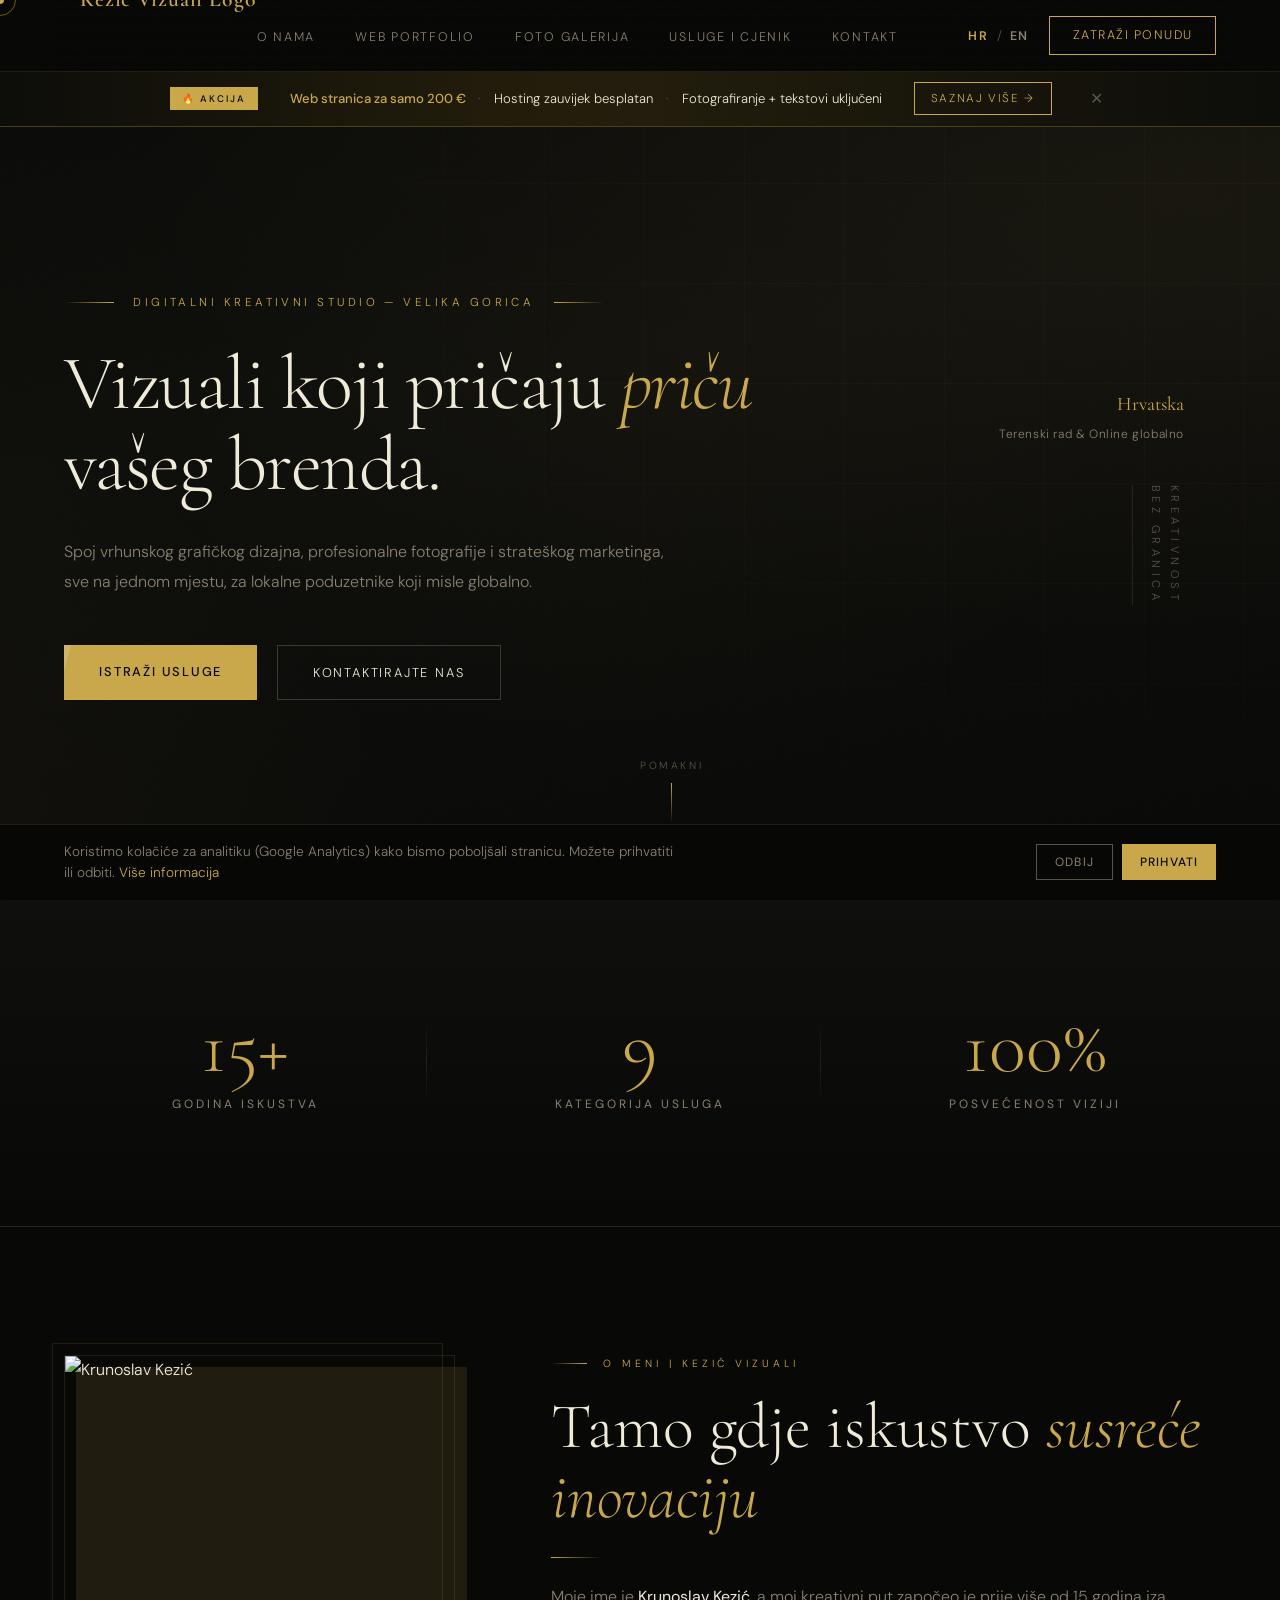
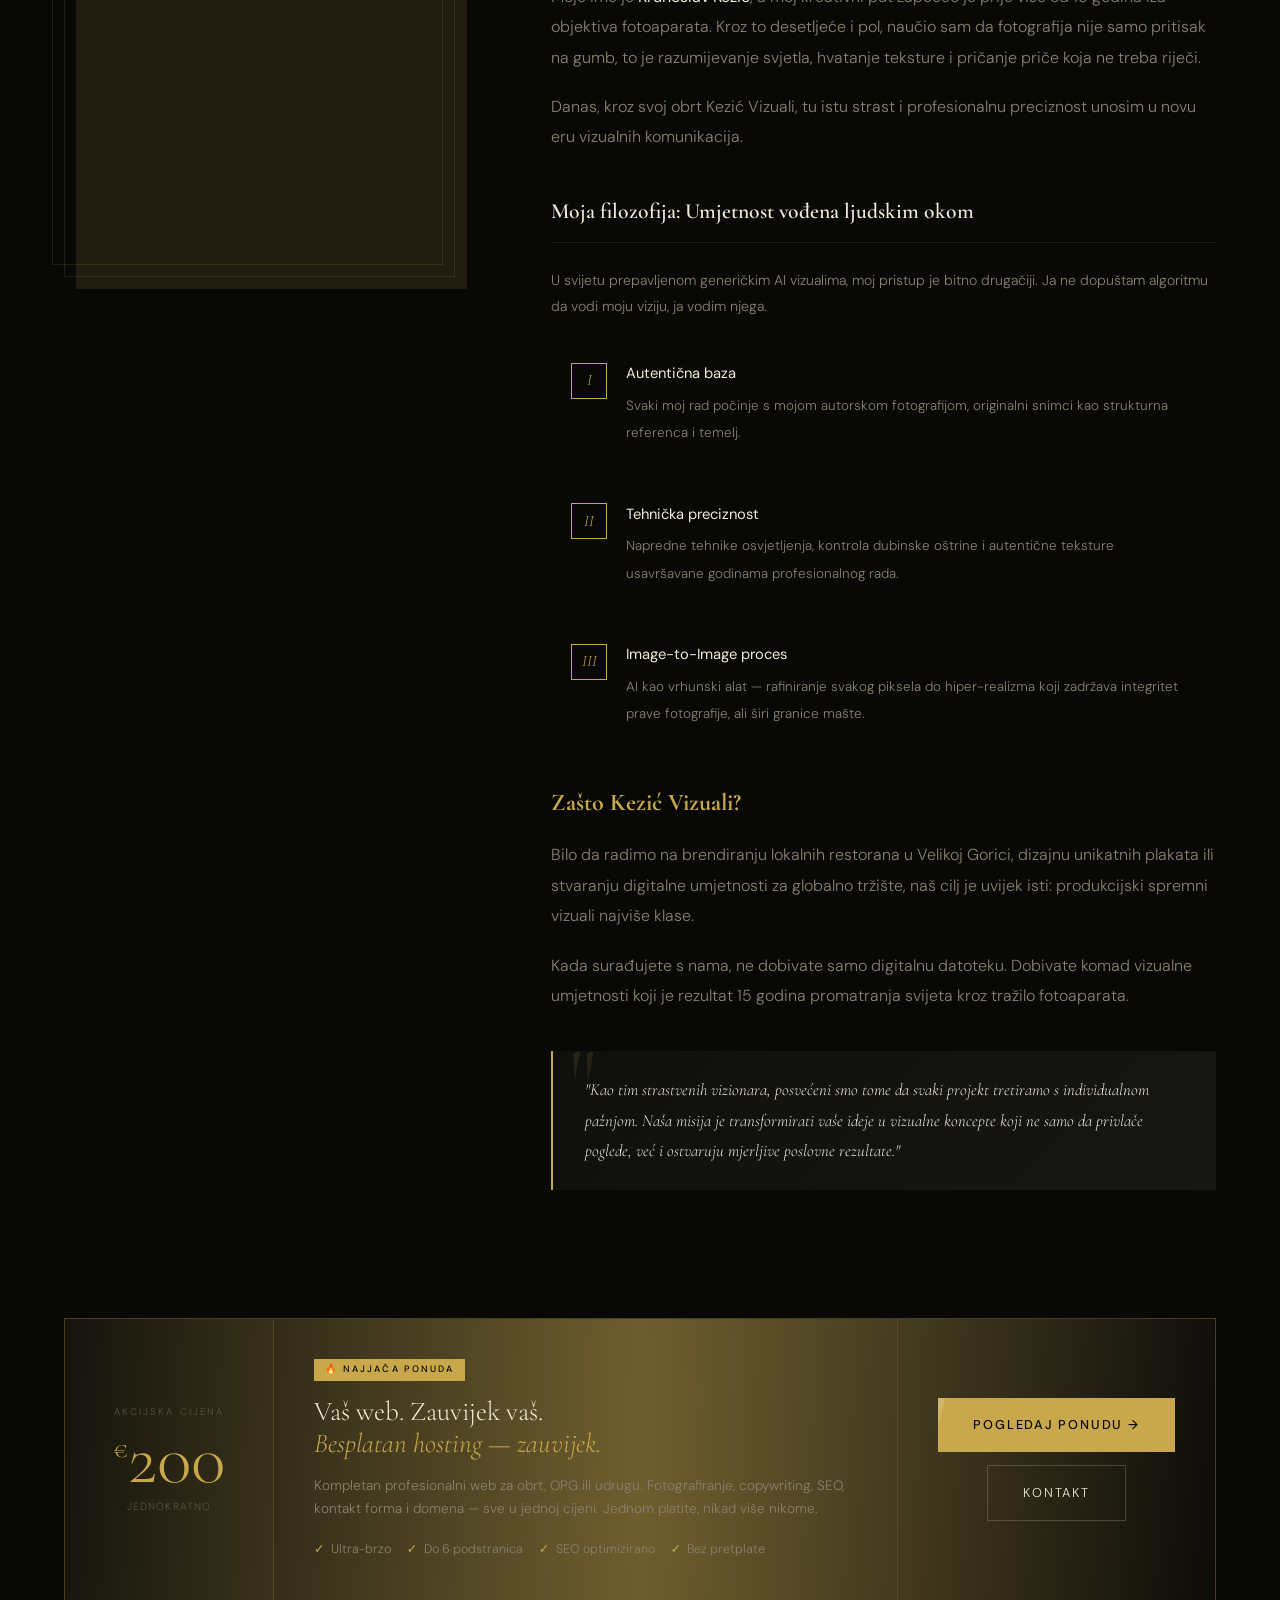
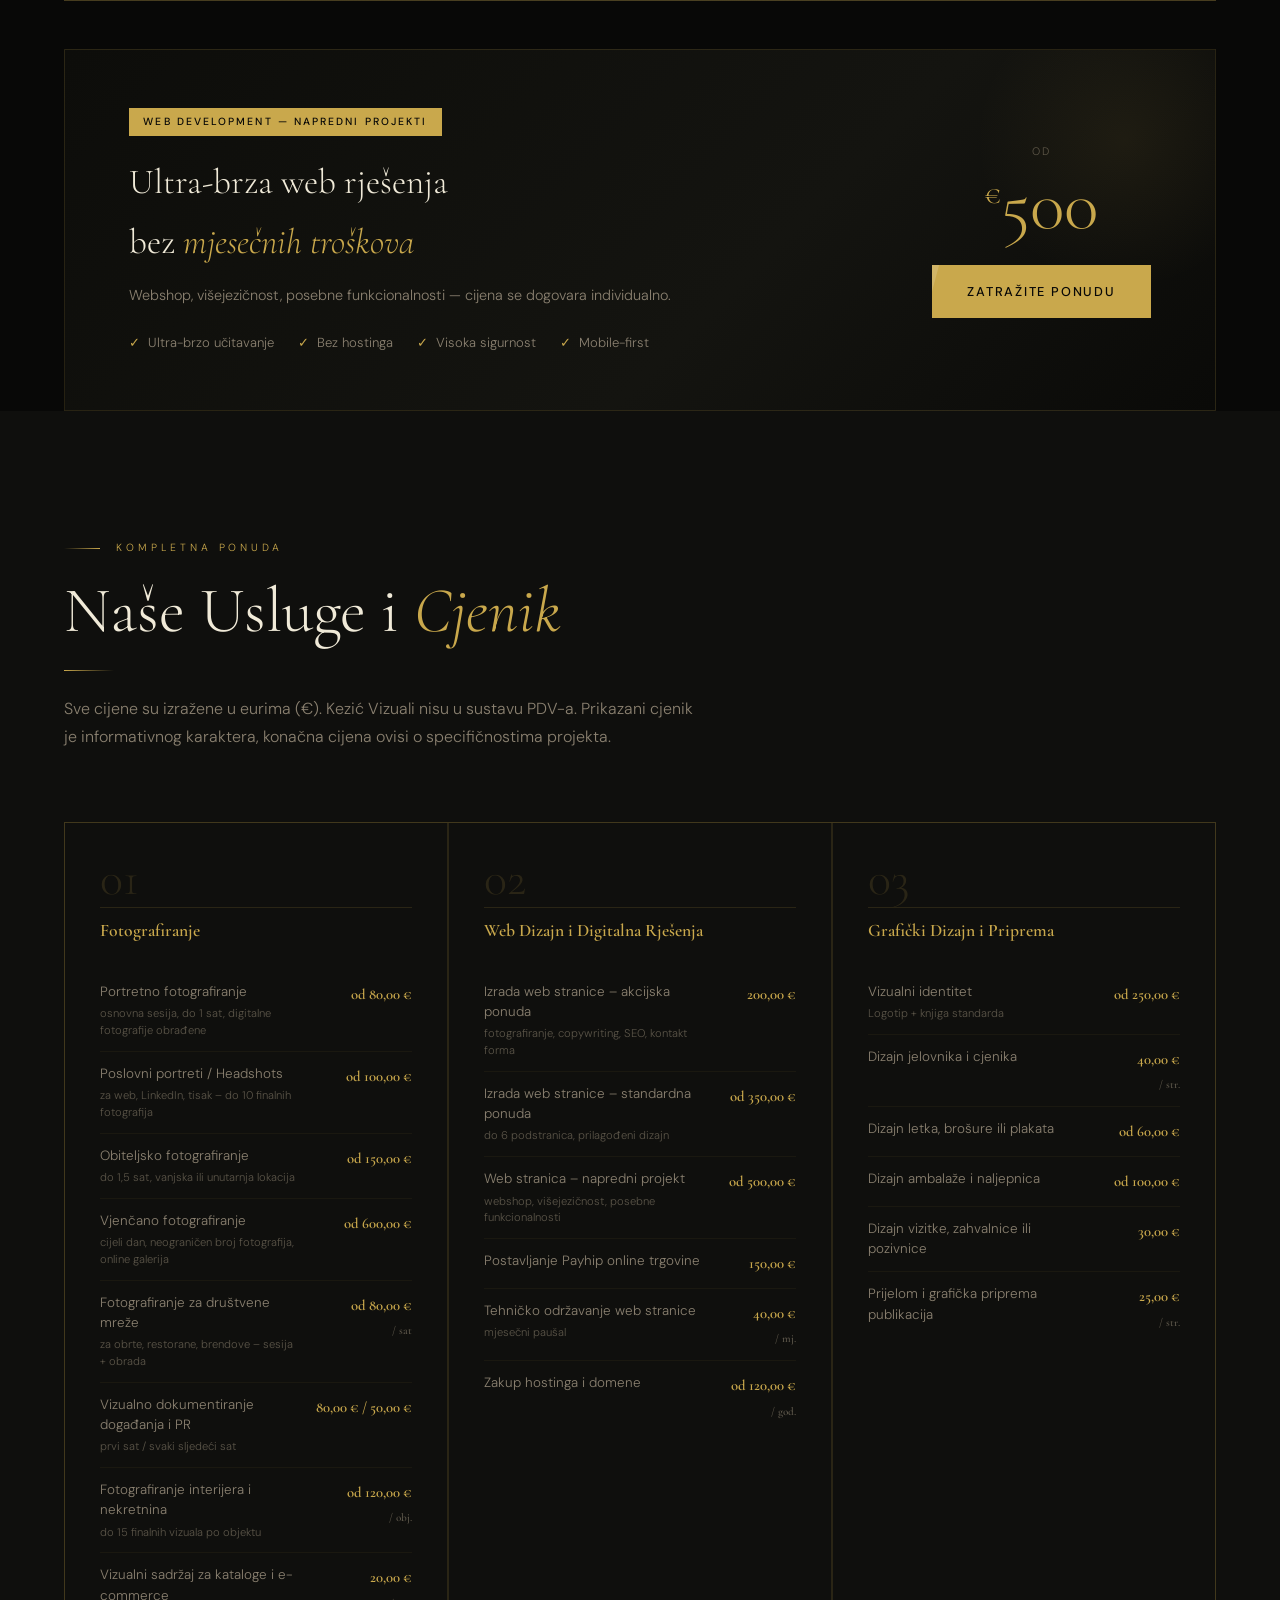
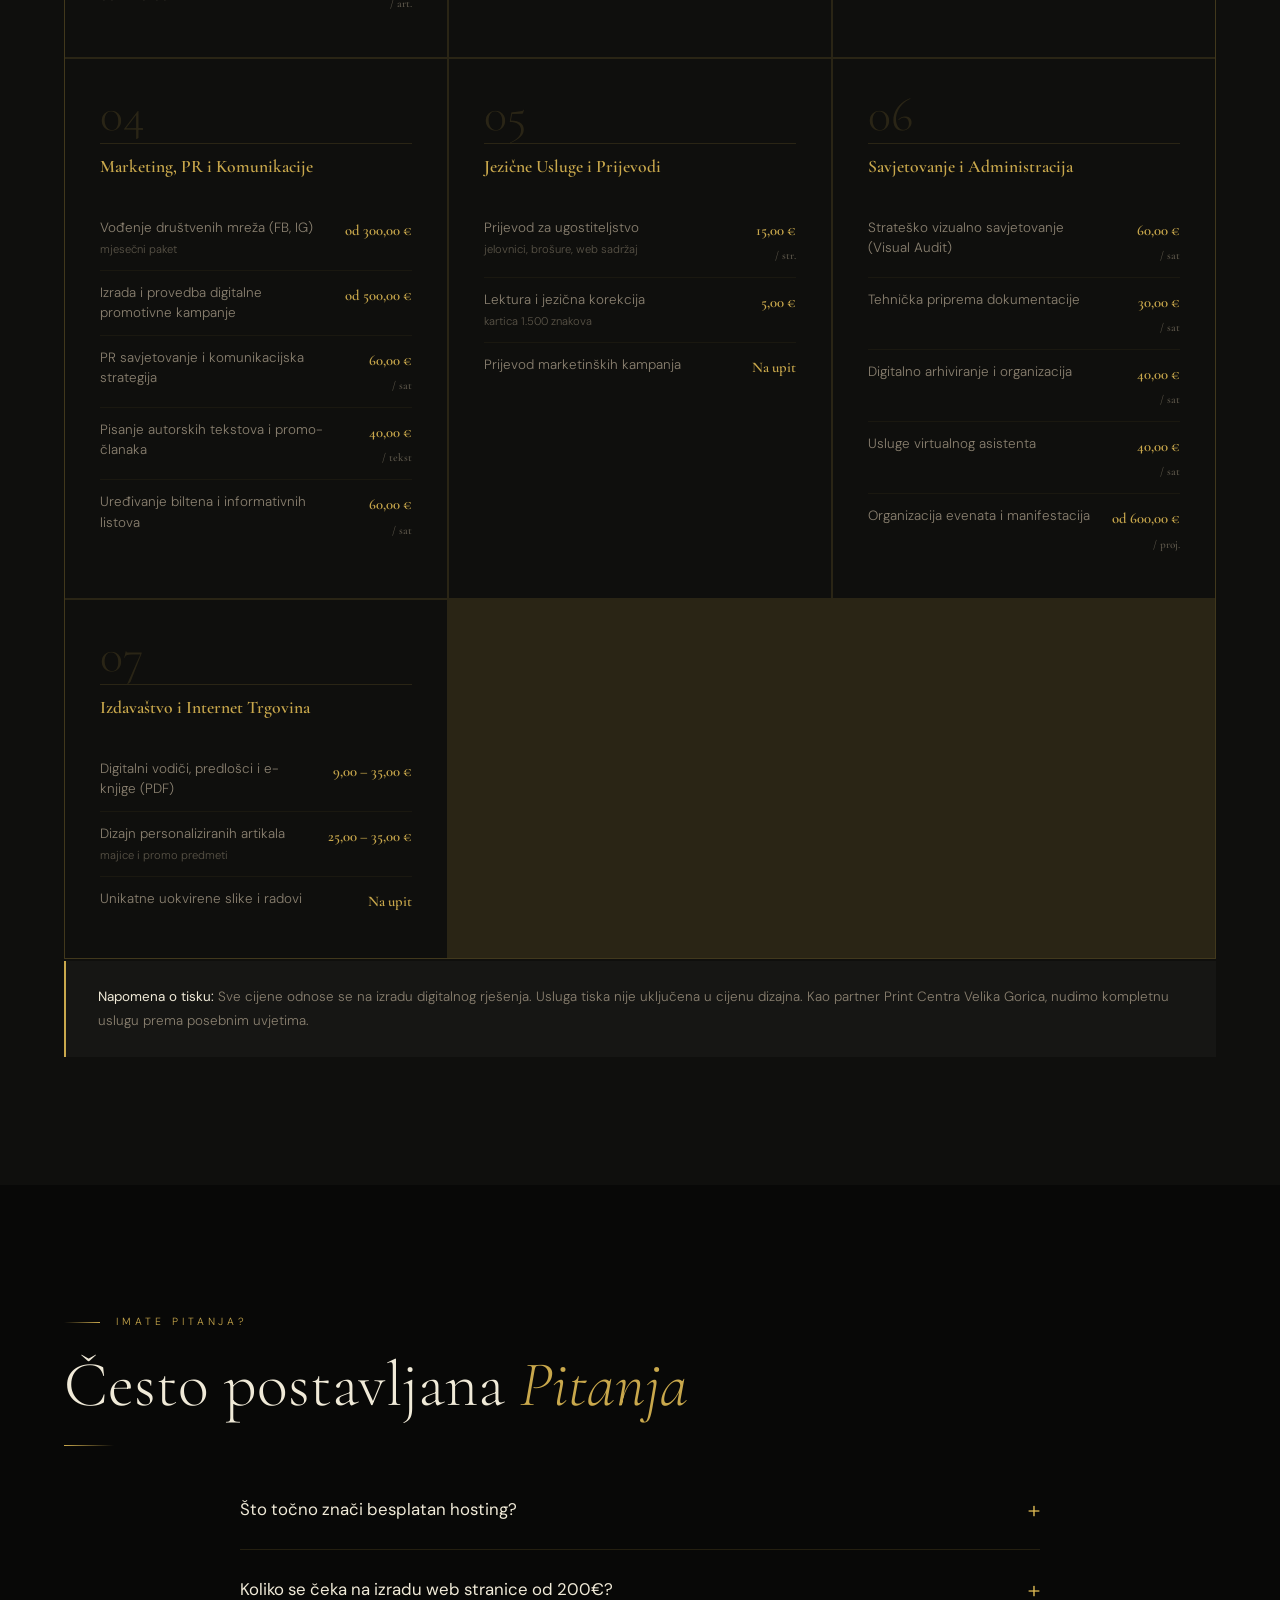
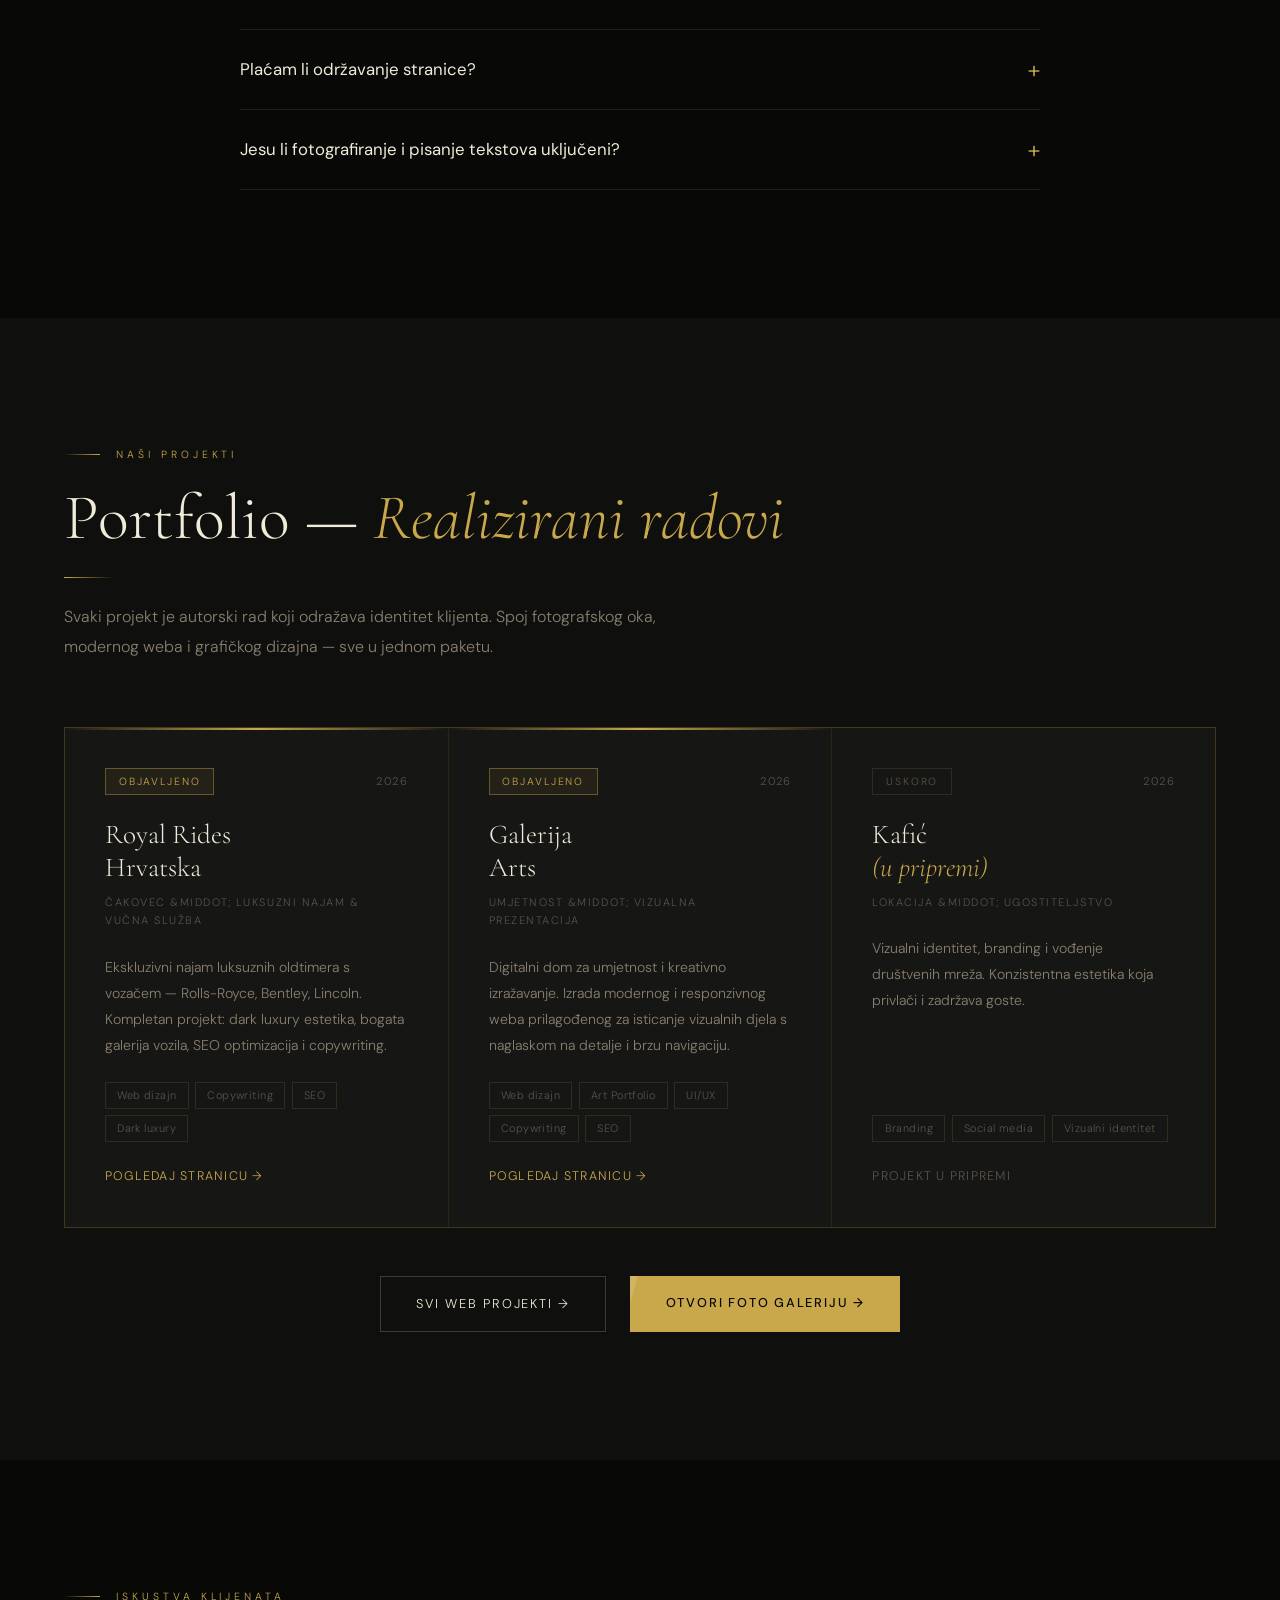
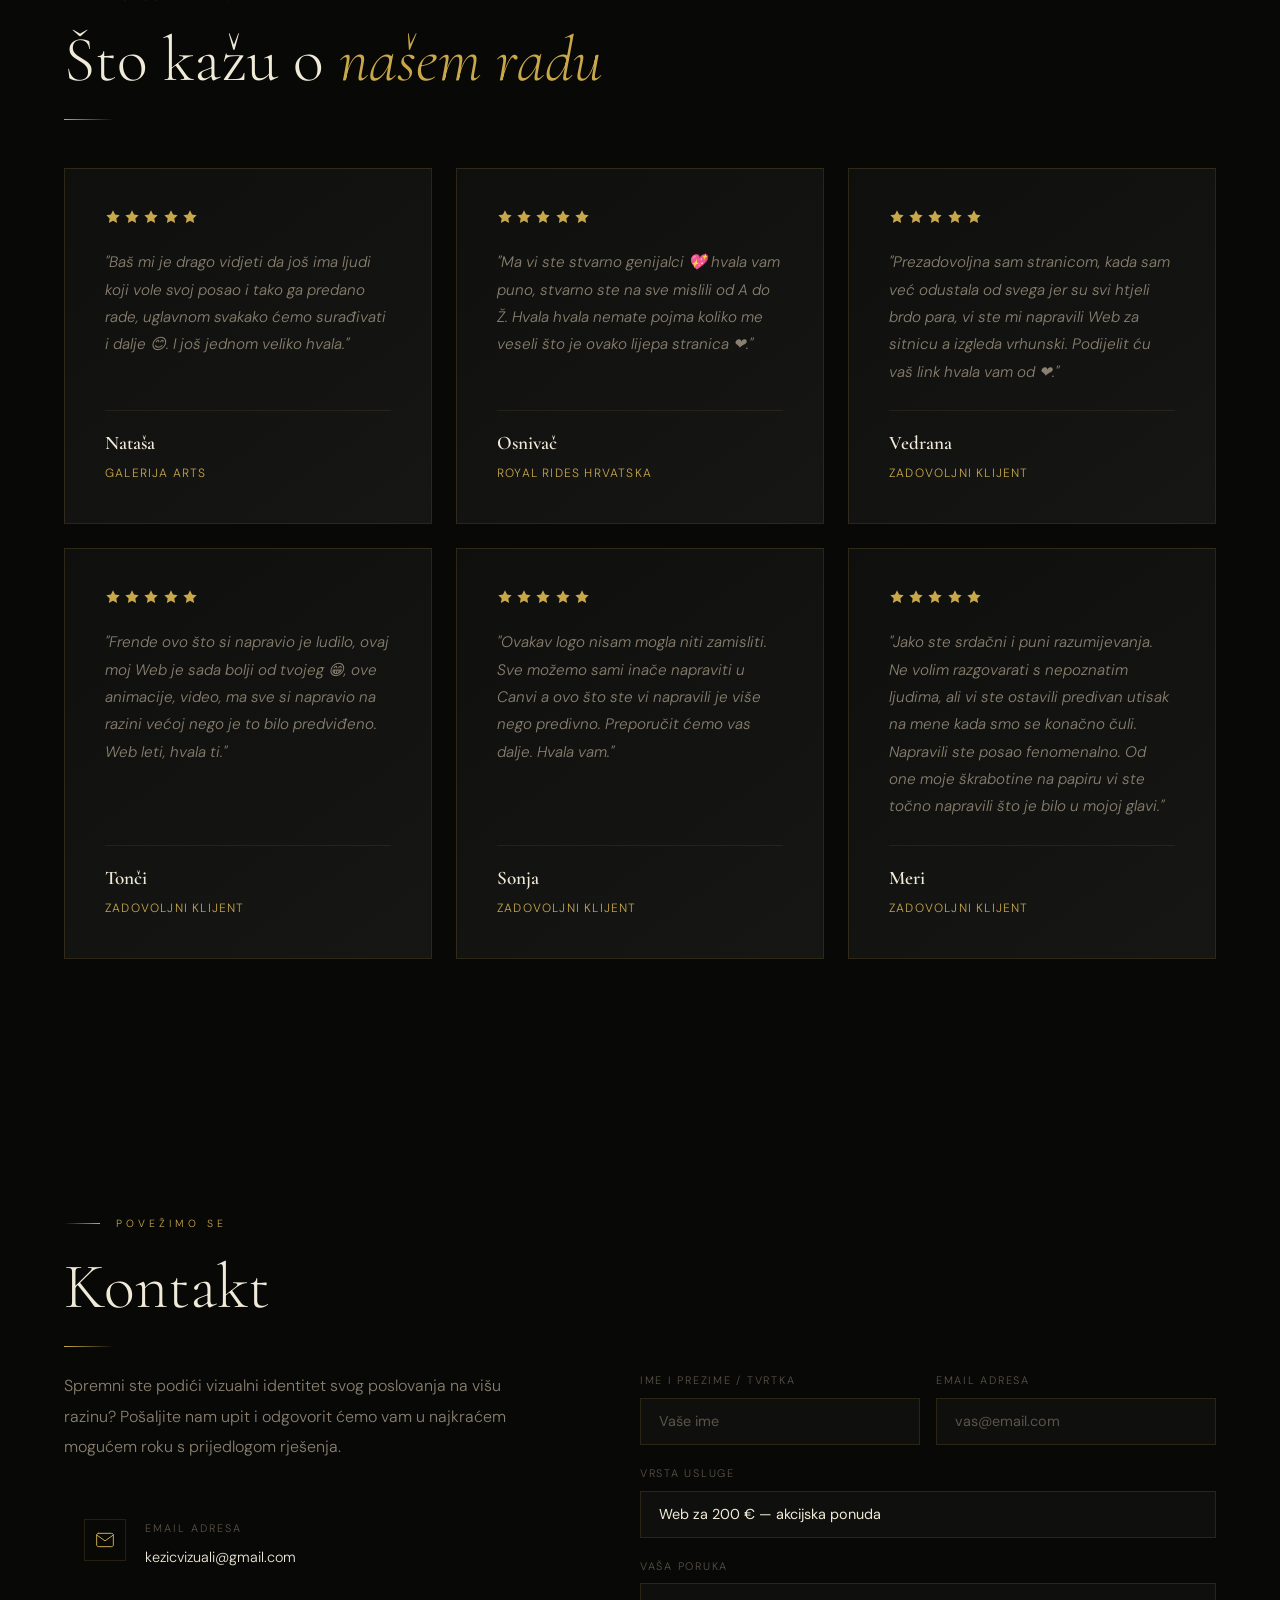
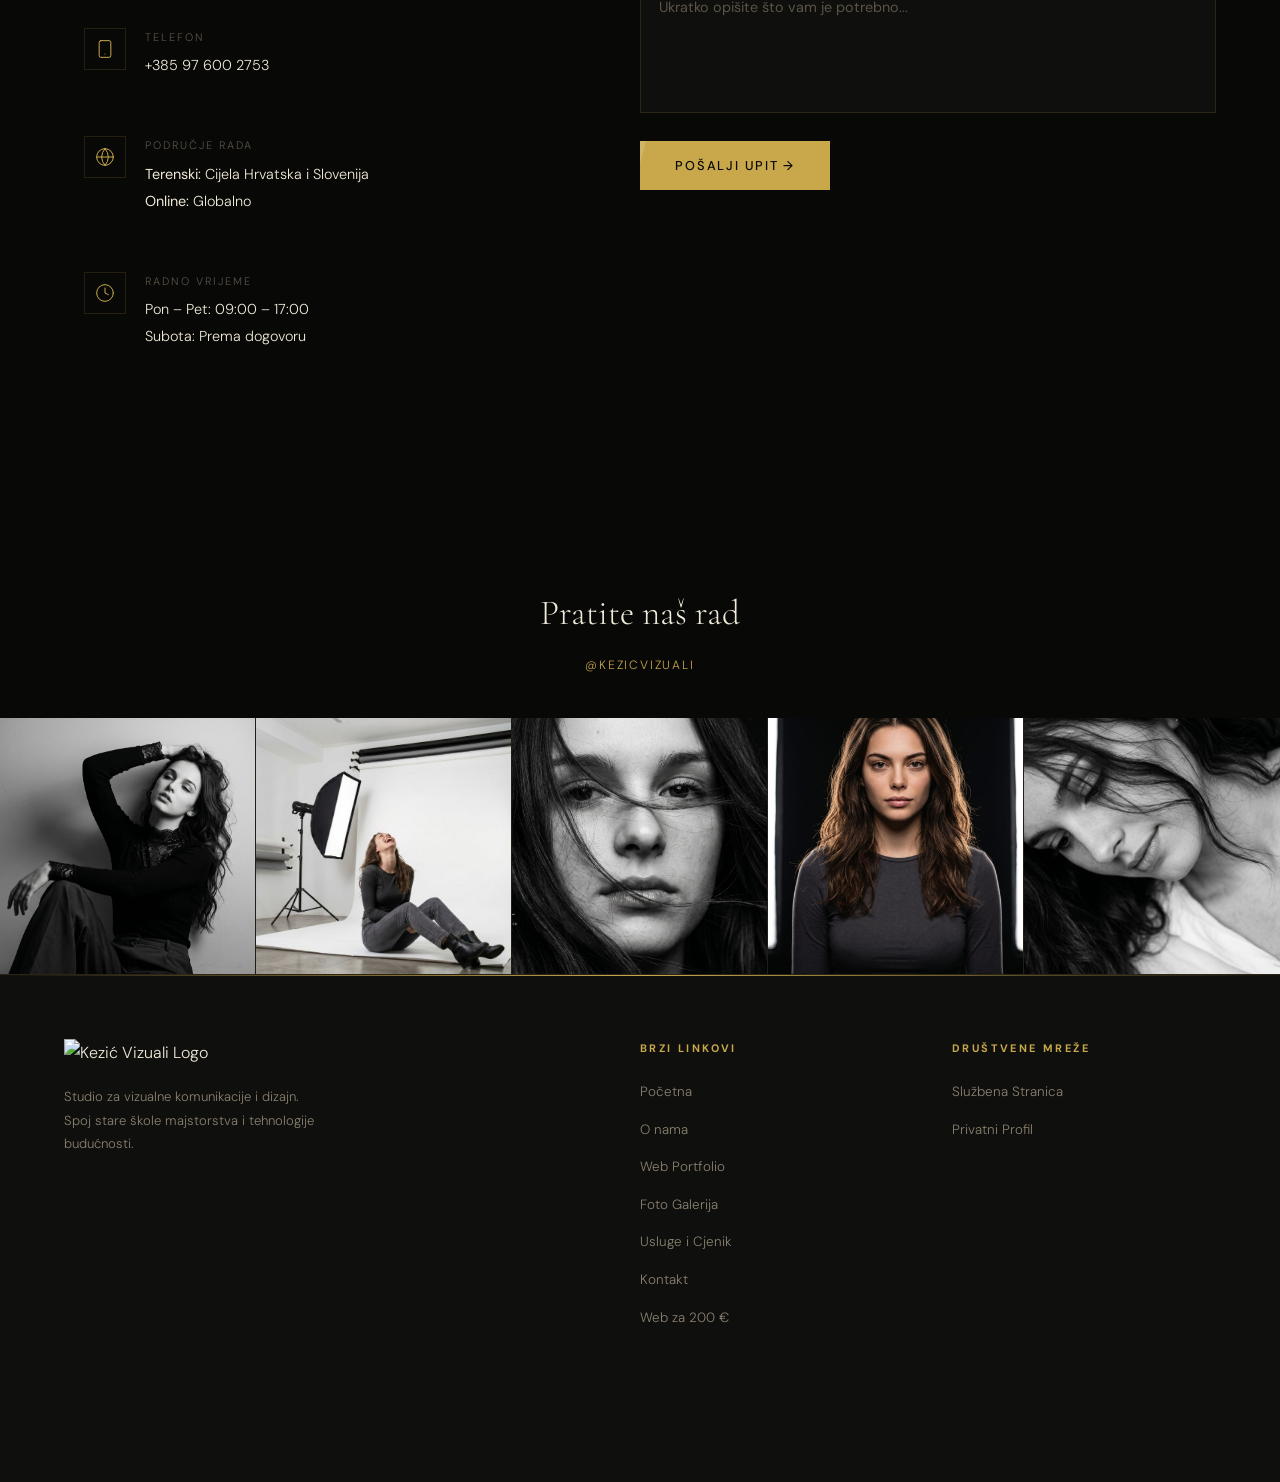
==== commit 90be7264: "Update index.html" ====
--- a/index.html
+++ b/index.html
@@ -138,7 +138,9 @@
 }
 
 /* ── CURSOR ── */
-*, *::before, *::after { cursor: none !important; }
+@media (min-width: 901px) {
+  *, *::before, *::after { cursor: none !important; }
+}
 #cursor {
   position: fixed; width: 8px; height: 8px;
   background: var(--gold); border-radius: 50%;
@@ -190,12 +192,13 @@
 
 /* ── NAV ── */
 nav {
-  position: fixed; top: 0; left: 0; right: 0; z-index: 100;
+  position: fixed; top: 0; left: 0; right: 0; z-index: 1000;
   display: flex; align-items: center; justify-content: space-between;
   padding: 0 5%;
   height: 72px;
   background: rgba(8,8,7,0.88);
   backdrop-filter: blur(24px) saturate(180%);
+  -webkit-backdrop-filter: blur(24px) saturate(180%);
   border-bottom: 1px solid var(--border);
   transition: background 0.3s, border-color 0.3s;
 }
@@ -249,13 +252,14 @@
 .hamburger { display: none; flex-direction: column; gap: 5px; cursor: pointer !important; background: none; border: none; padding: 4px; }
 .hamburger span { display: block; width: 24px; height: 1px; background: var(--text); transition: 0.3s; }
 
-/* ── PROMO BANNER 100€ ── */
+/* ── PROMO BANNER 200€ ── */
 .promo-bar {
   position: relative; z-index: 99;
   background: linear-gradient(90deg, #0d0d0a 0%, #1a1608 40%, #0d0d0a 100%);
   border-bottom: 1px solid rgba(201,168,76,0.3);
   padding: 0;
   overflow: hidden;
+  margin-top: 72px; /* da ne ide ispod fiksnog menija */
 }
 .promo-bar::before {
   content: '';
@@ -306,7 +310,7 @@
   display: grid;
   grid-template-columns: 1.5fr 1fr;
   align-items: center;
-  padding: 120px 5% 60px;
+  padding: 80px 5% 60px;
   position: relative;
   overflow: hidden;
 }
@@ -330,6 +334,7 @@
     linear-gradient(90deg, rgba(201,168,76,0.03) 1px, transparent 1px);
   background-size: 100px 100px;
   mask-image: radial-gradient(ellipse 80% 80% at 80% 30%, black 30%, transparent 80%);
+  -webkit-mask-image: radial-gradient(ellipse 80% 80% at 80% 30%, black 30%, transparent 80%);
 }
 .hero-content { position: relative; z-index: 2; max-width: 850px; }
 .hero-eyebrow {
@@ -985,7 +990,7 @@
 @media (max-width: 900px) {
   .promo-bar { display: none !important; }
   
-  #hero { grid-template-columns: 1fr; text-align: center; min-height: auto; padding-top: 120px; }
+  #hero { grid-template-columns: 1fr; text-align: center; min-height: auto; padding-top: 100px; }
   .hero-content { max-width: 100%; }
   .hero-eyebrow { justify-content: center; }
   .hero-sub { margin-left: auto; margin-right: auto; }
@@ -1009,12 +1014,12 @@
     background: rgba(8,8,7,0.98);
     flex-direction: column; gap: 0; padding: 0;
     border-bottom: 1px solid var(--border);
-    clip-path: polygon(0 0, 100% 0, 100% 0, 0 0);
-    transition: clip-path 0.4s ease;
+    max-height: 0; overflow: hidden;
+    transition: max-height 0.4s ease;
   }
-  .nav-links.open { clip-path: polygon(0 0, 100% 0, 100% 100%, 0 100%); }
-  .nav-links li { border-bottom: 1px solid rgba(201,168,76,0.06); }
-  .nav-links a { display: block; padding: 1.5rem 5%; }
+  .nav-links.open { max-height: 400px; }
+  .nav-links li { border-bottom: 1px solid rgba(201,168,76,0.06); width: 100%; text-align: center; }
+  .nav-links a { display: block; padding: 1.2rem 5%; width: 100%; }
   .nav-links a::after { display: none; }
   .nav-cta { display: none; }
   .hamburger { display: flex; }
@@ -1407,7 +1412,7 @@
         <table class="pricing-table">
           <tr><td data-hr="Digitalni vodiči, predlošci i e-knjige (PDF)" data-en="Digital guides, templates, and e-books (PDF)">Digitalni vodiči, predlošci i e-knjige (PDF)</td><td>9,00 – 35,00 €</td></tr>
           <tr><td data-hr="Dizajn personaliziranih artikala <small>majice i promo predmeti</small>" data-en="Design of personalized items <small>t-shirts and promo items</small>">Dizajn personaliziranih artikala <small>majice i promo predmeti</small></td><td>25,00 – 35,00 €</td></tr>
-          <tr><td data-hr="Unikatne uokvirene slike i radovi" data-en="Unique framed paintings and artworks">Unique framed paintings and artworks</td><td data-hr="Na upit" data-en="On request">Na upit</td></tr>
+          <tr><td data-hr="Unikatne uokvirene slike i radovi" data-en="Unique framed paintings and artworks">Unikatne uokvirene slike i radovi</td><td data-hr="Na upit" data-en="On request">Na upit</td></tr>
         </table>
       </div>
 
@@ -1725,7 +1730,7 @@
           </div>
           <div class="form-group">
             <label data-hr="Vaša Poruka" data-en="Your Message">Vaša Poruka</label>
-            <textarea name="message" placeholder="Ukratko opišite što vam je potrebo..." data-hr-placeholder="Ukratko opišite što vam je potrebno..." data-en-placeholder="Briefly describe what you need..." required></textarea>
+            <textarea name="message" placeholder="Ukratko opišite što vam je potrebno..." data-hr-placeholder="Ukratko opišite što vam je potrebno..." data-en-placeholder="Briefly describe what you need..." required></textarea>
           </div>
           <button type="submit" class="btn-primary" style="margin-top: 0.5rem; width: fit-content;" data-hr="Pošalji Upit &rarr;" data-en="Send Inquiry &rarr;">Pošalji Upit &rarr;</button>
         </form>
@@ -1801,7 +1806,6 @@
     function setLanguage(lang) {
         document.documentElement.lang = lang;
         
-        // Mijenjanje običnih tekstova
         document.querySelectorAll('[data-hr]').forEach(el => {
             if (lang === 'en' && el.hasAttribute('data-en')) {
                 el.innerHTML = el.getAttribute('data-en');
@@ -1810,7 +1814,6 @@
             }
         });
 
-        // Mijenjanje placeholdera unutar inputa i textarea
         document.querySelectorAll('[data-hr-placeholder]').forEach(el => {
             if (lang === 'en' && el.hasAttribute('data-en-placeholder')) {
                 el.setAttribute('placeholder', el.getAttribute('data-en-placeholder'));
@@ -1819,7 +1822,6 @@
             }
         });
         
-        // Ažuriranje stilova gumba
         const btnHr = document.getElementById('btn-hr');
         const btnEn = document.getElementById('btn-en');
         
@@ -1875,7 +1877,6 @@
     const navLinks = document.getElementById('nav-links');
     hamburger.addEventListener('click', () => navLinks.classList.toggle('open'));
     
-    // FIKSIRAN PROBLEM #1: Zamijenjeno brisanje (.remove) s pravilnim uklanjanjem CSS klase (.classList.remove)
     navLinks.querySelectorAll('a').forEach(a => a.addEventListener('click', () => navLinks.classList.remove('open')));
     window.addEventListener('scroll', () => { if (navLinks.classList.contains('open')) navLinks.classList.remove('open'); });
 
@@ -1975,7 +1976,7 @@
       } catch { btn.innerHTML = isEn ? 'Send Inquiry &rarr;' : 'Pošalji Upit &rarr;'; btn.disabled = false; }
     });
 
-    // ── Cookie banner + GA4 (učitava se tek nakon privole) ──
+    // ── Cookie banner + GA4 ──
     const GA_ID = 'G-7H37BSQEHQ';
     const cookieBanner = document.getElementById('cookie-banner');
 
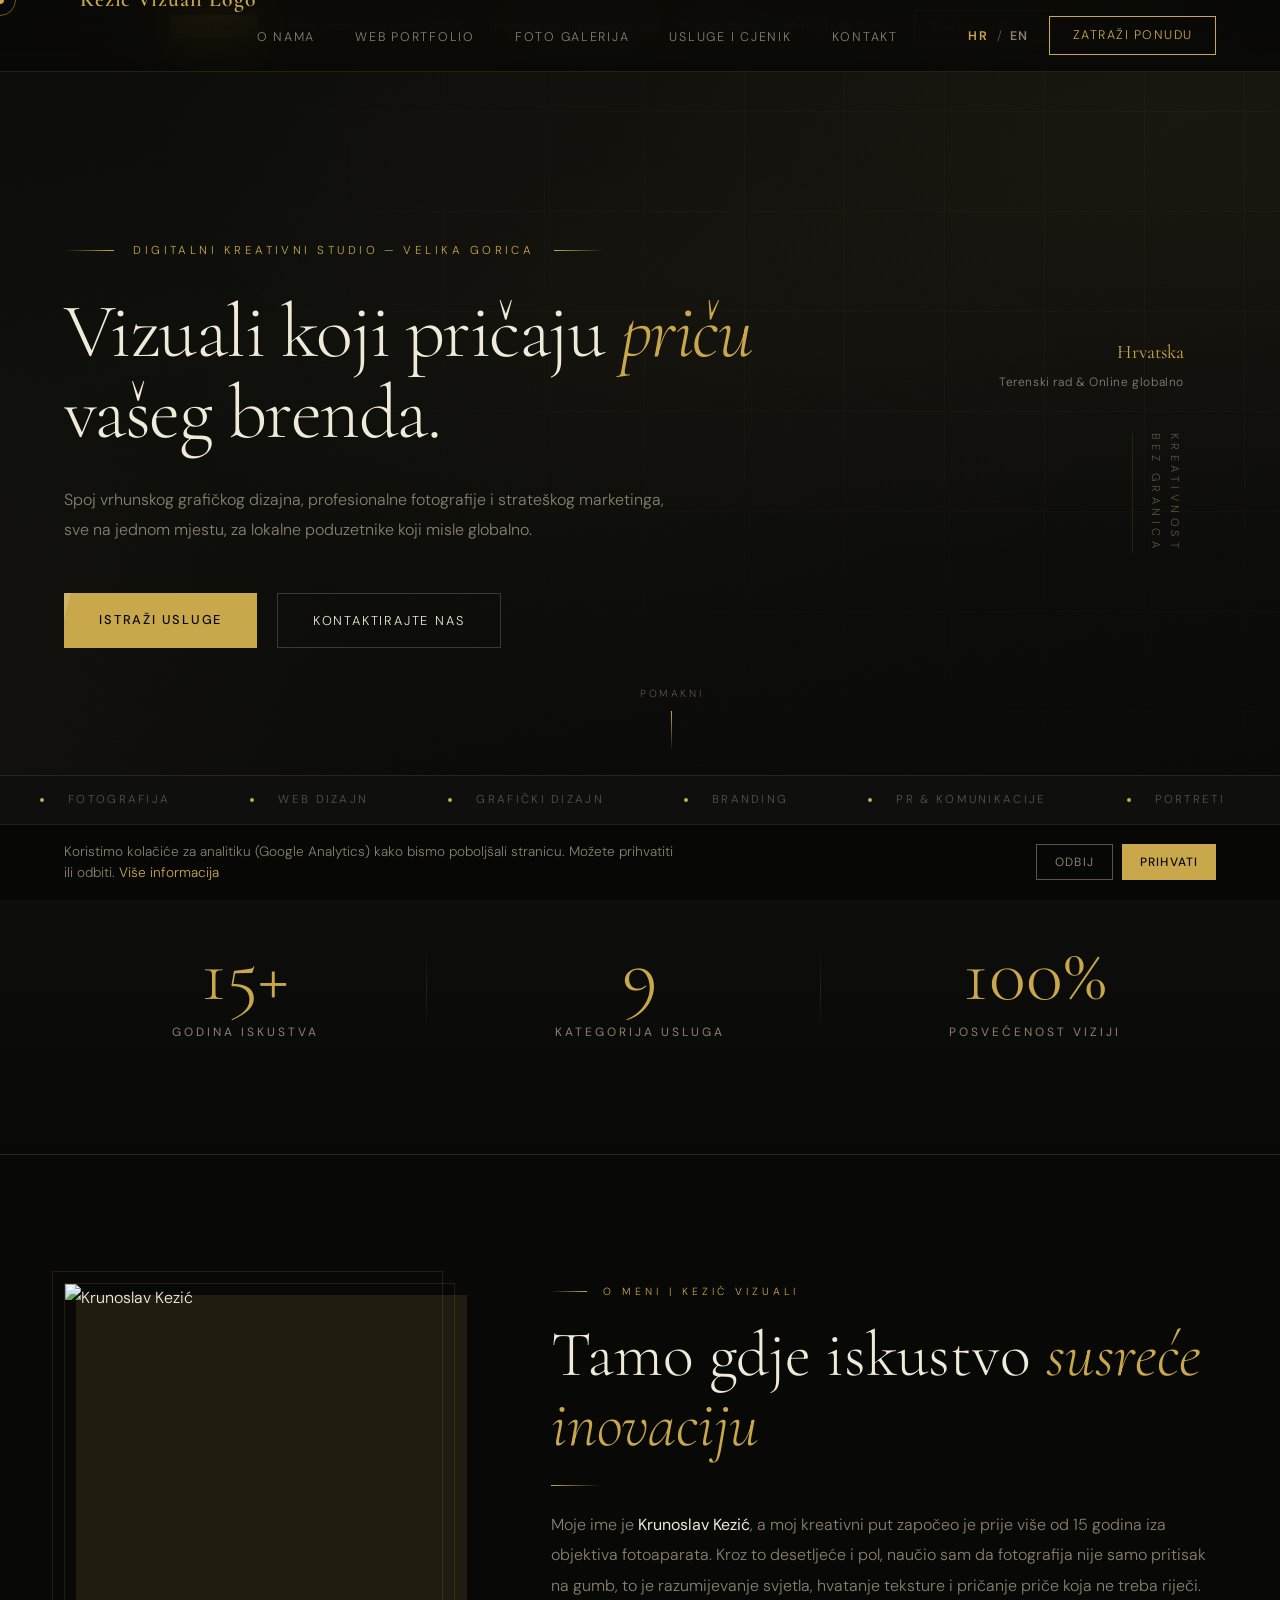
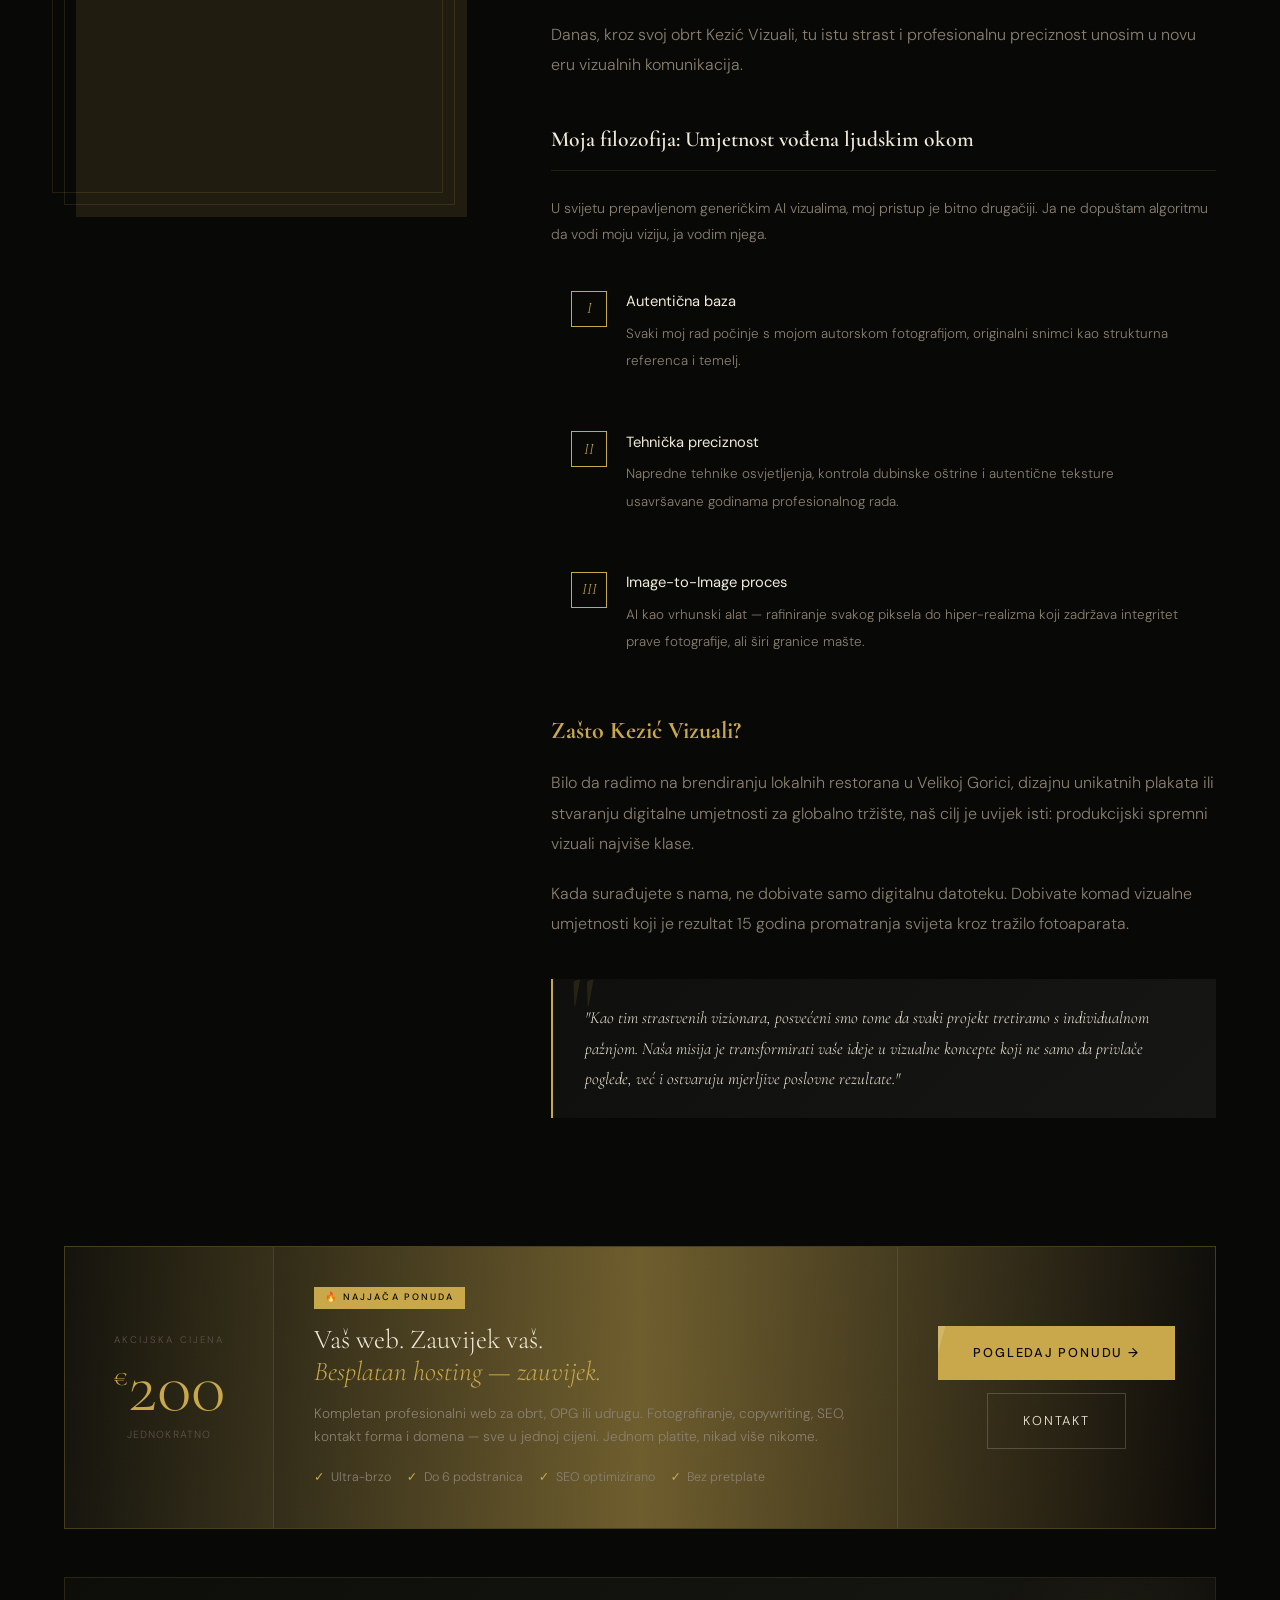
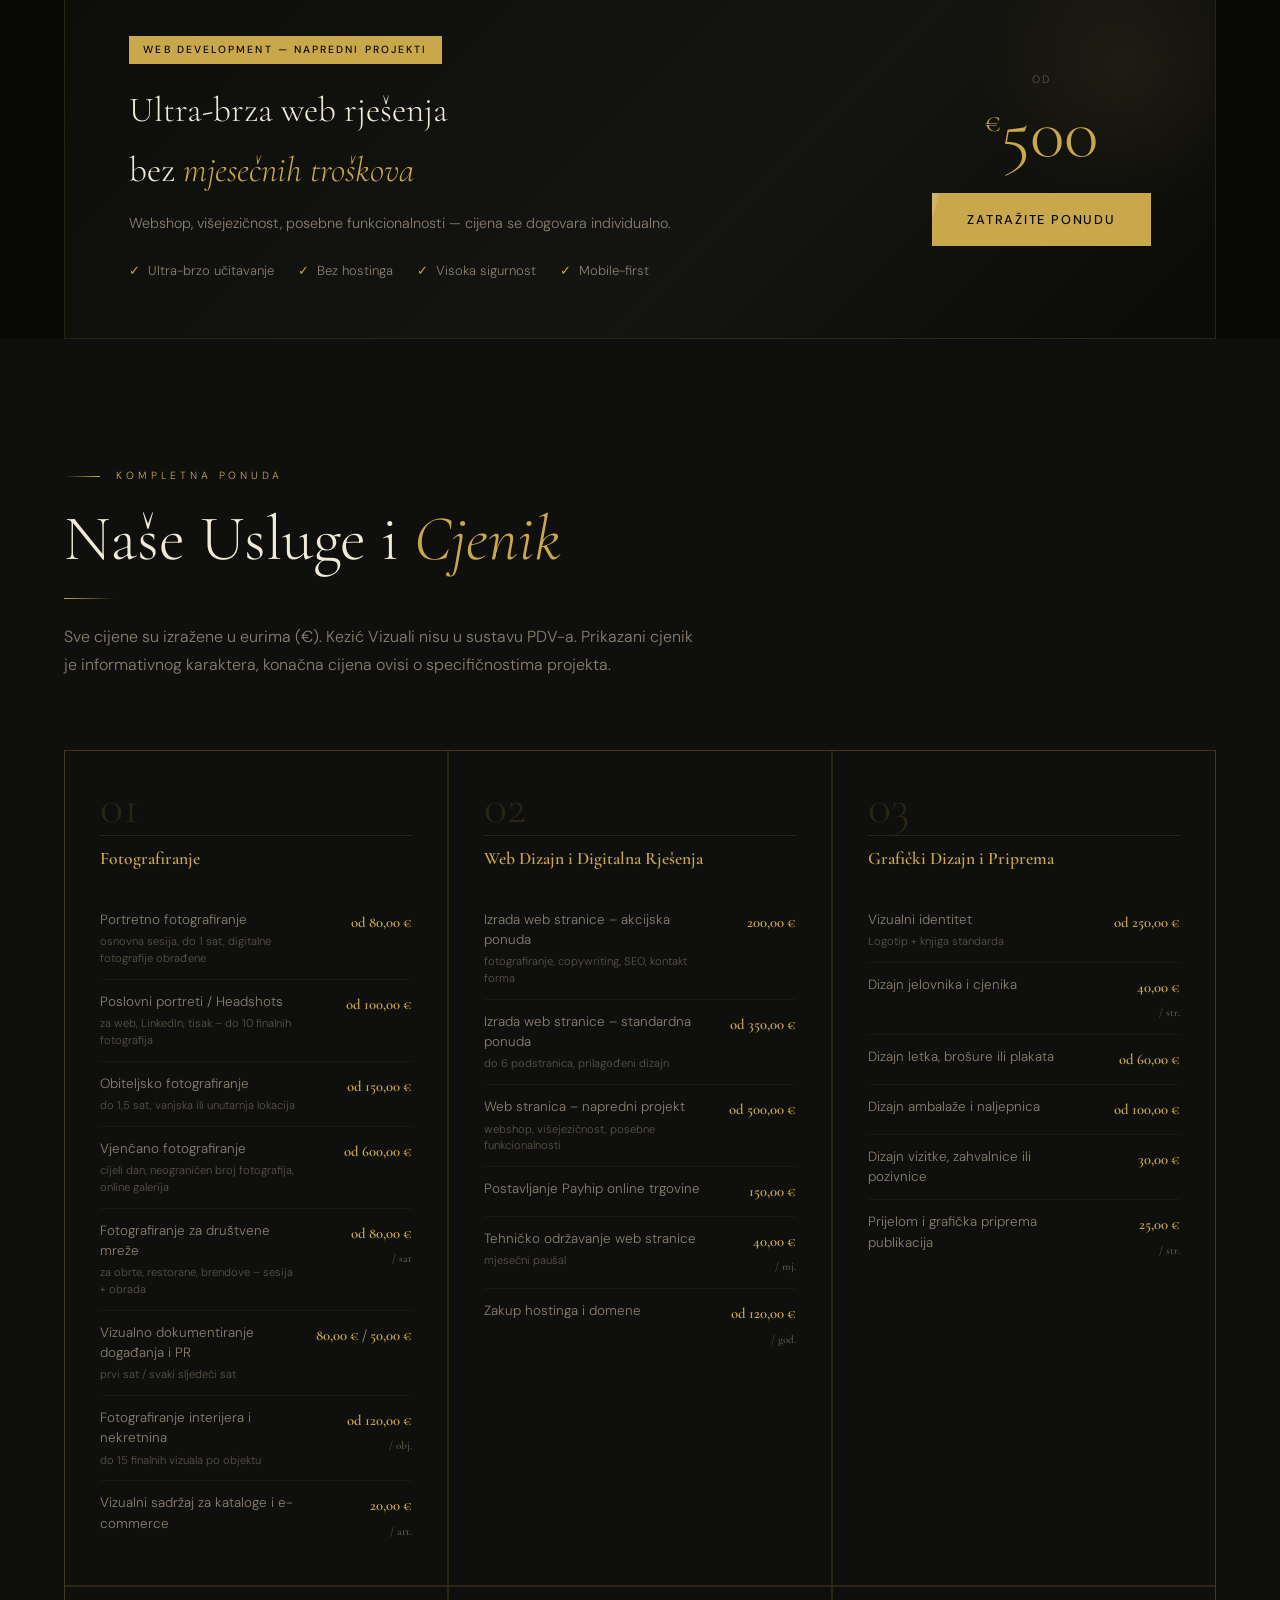
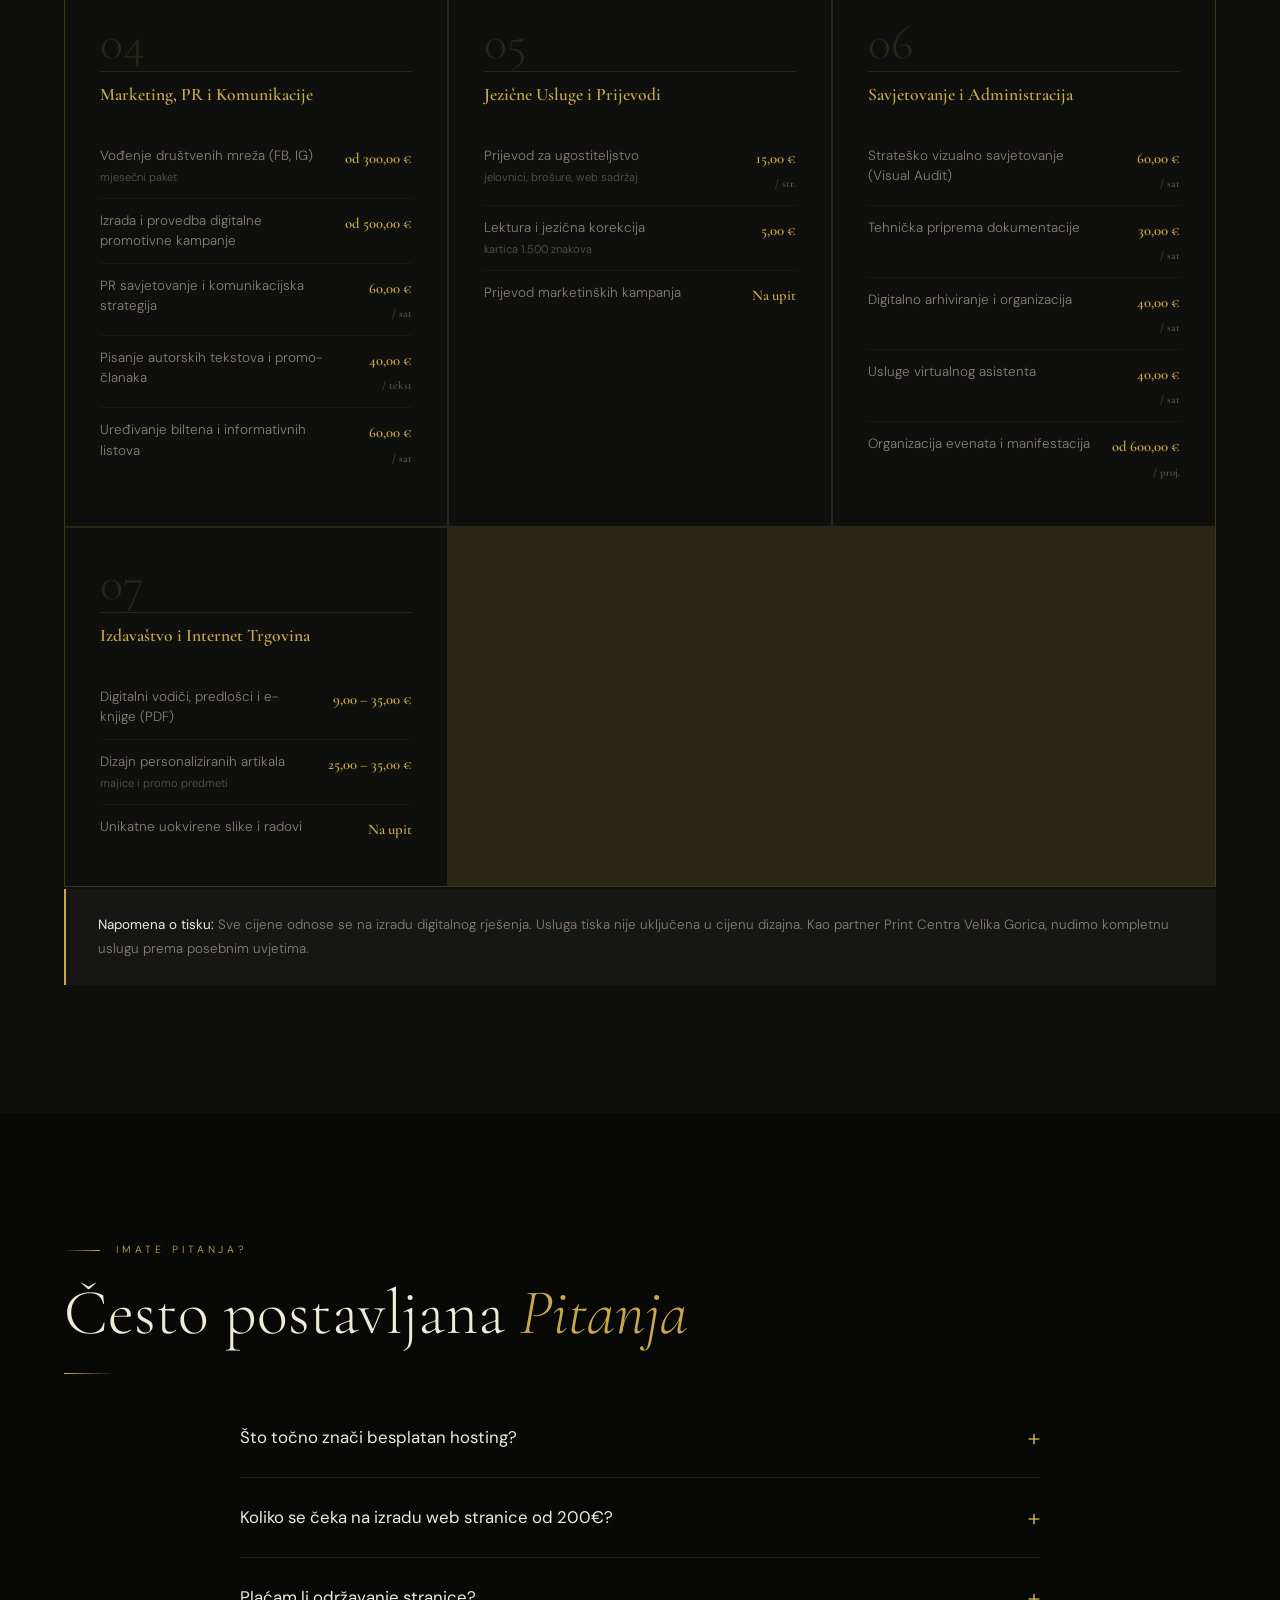
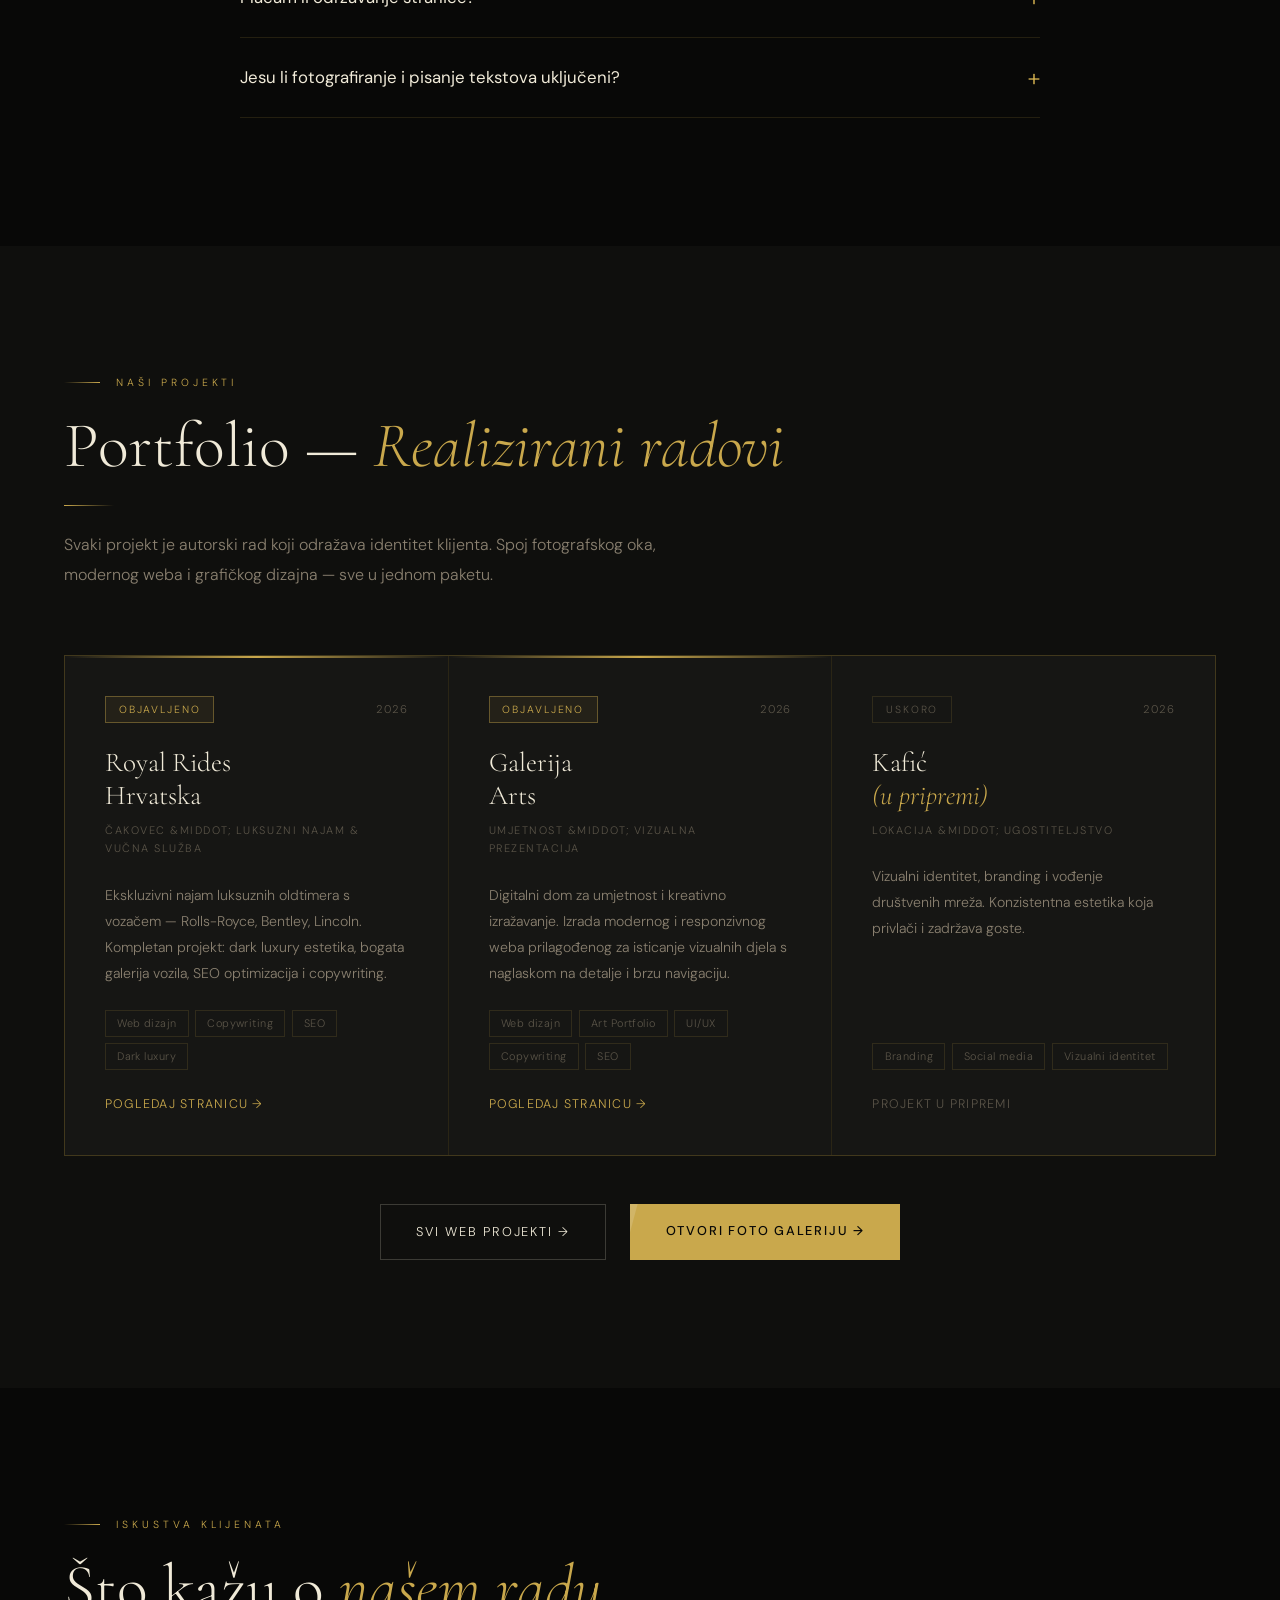
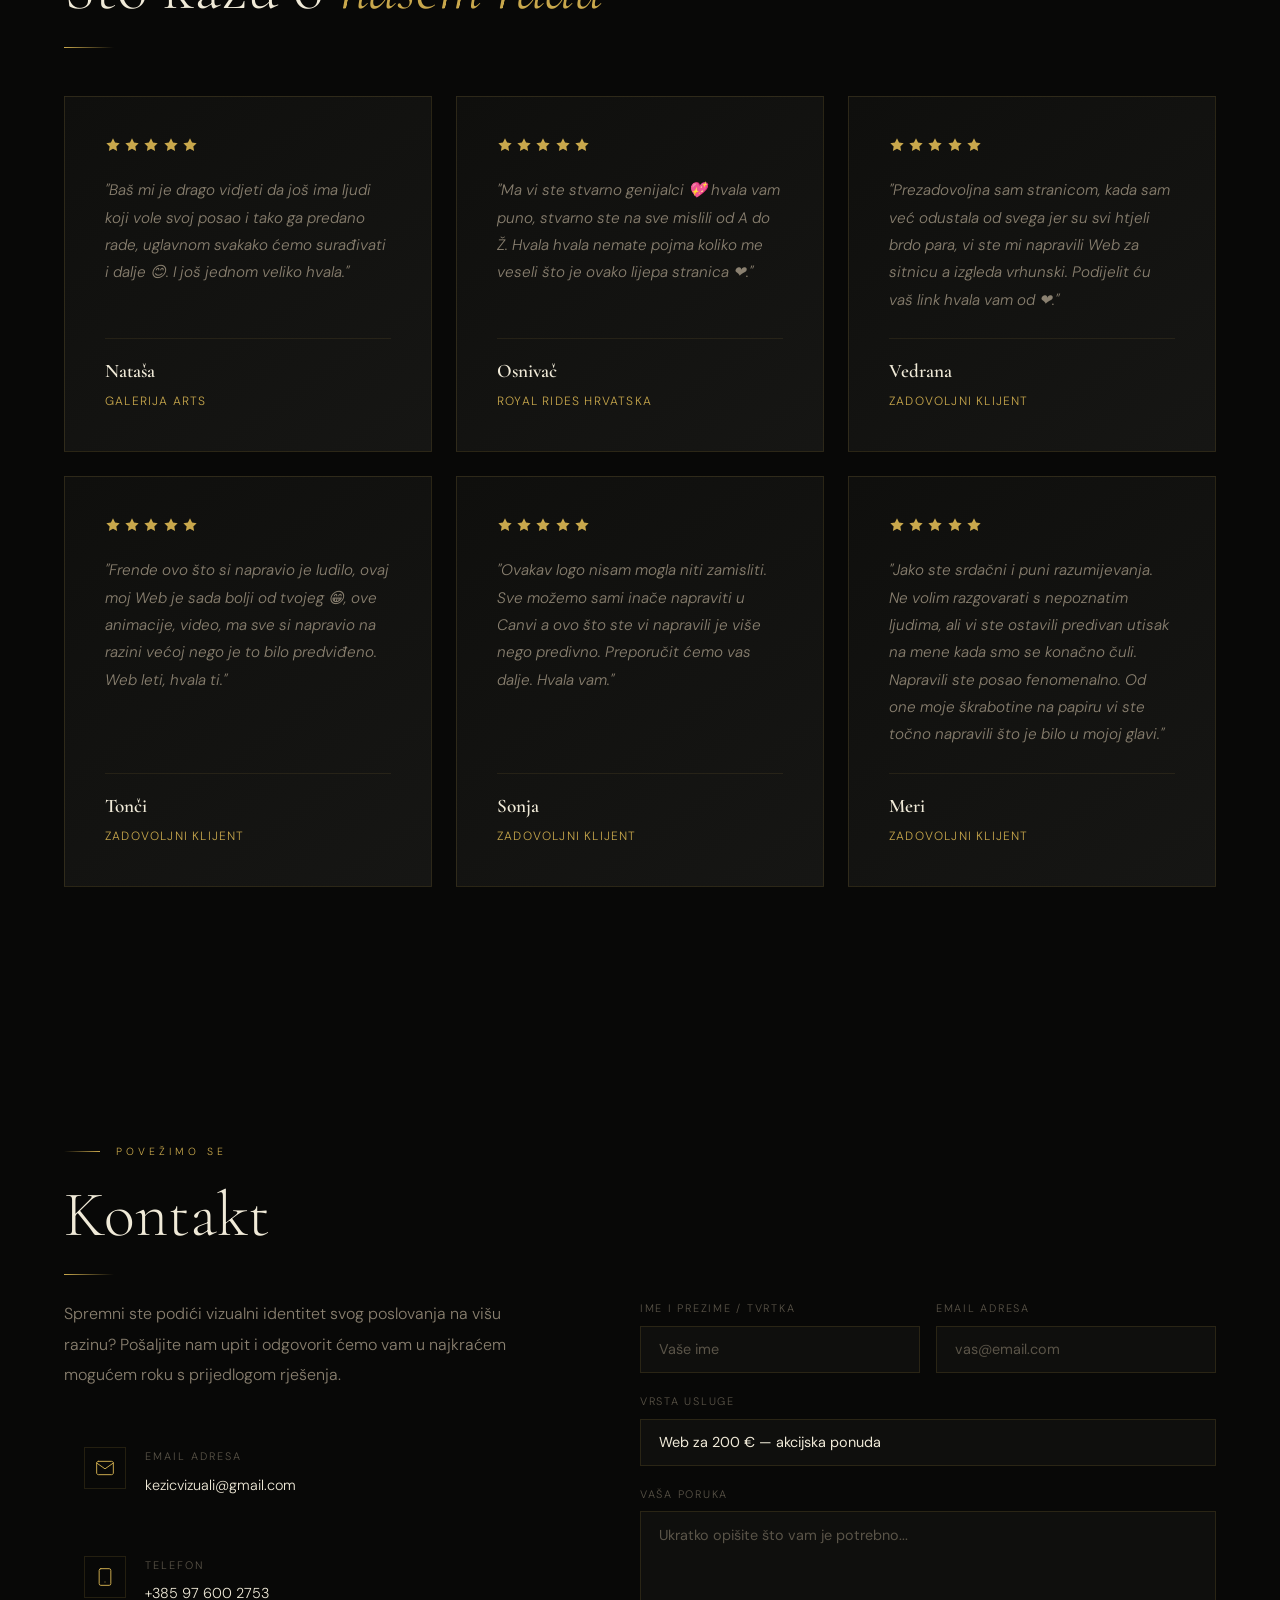
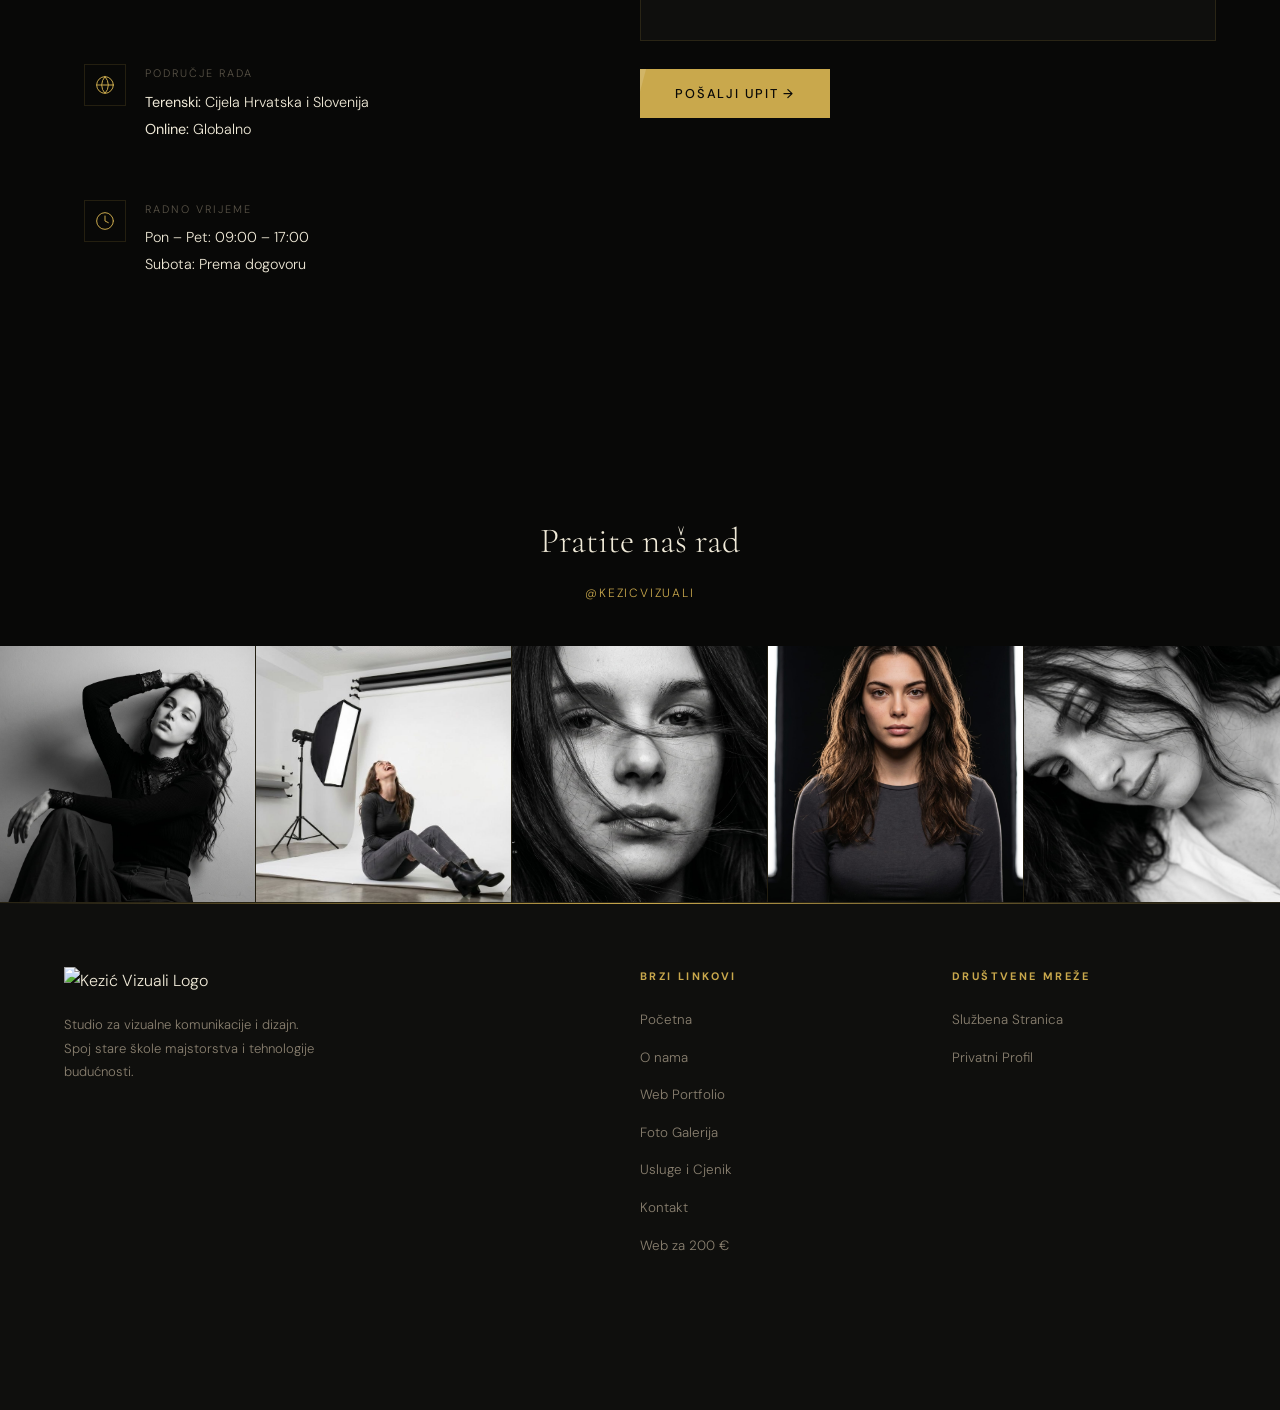
==== commit b9727bed: "Add files via upload" ====
--- a/index.html
+++ b/index.html
@@ -1,2016 +1,2015 @@
-<!DOCTYPE html>
-<html lang="hr">
-<head>
-<meta charset="UTF-8">
-<meta name="description" content="Krunoslav Kezić - Kreativni vizuali i izrada ultra-brzih web stranica bez mjesečnih troškova hostinga.">
-<meta name="keywords" content="izrada web stranica, web development, fotografija, vizuali, profesionalni web, Kezić Vizuali">
-<meta property="og:title" content="Kezić Vizuali - Kreativni Studio">
-<meta property="og:description" content="Izrada modernih web stranica i vrhunski vizualni sadržaj.">
-<meta property="og:image" content="https://kezicvizuali.com/logo-za-share.jpg">
-<meta property="og:url" content="https://kezicvizuali.com/">
-<meta property="og:type" content="website">
-<meta name="twitter:card" content="summary_large_image">
-<meta name="twitter:title" content="Kezić Vizuali – Kreativni Studio, Velika Gorica">
-<meta name="twitter:description" content="Izrada modernih web stranica i vrhunski vizualni sadržaj.">
-<meta name="twitter:image" content="https://kezicvizuali.com/logo-za-share.jpg">
-<!-- Geo meta tagovi za lokalnu vidljivost -->
-<meta name="geo.region" content="HR-01">
-<meta name="geo.placename" content="Velika Gorica">
-<meta name="geo.position" content="45.7169;16.0758">
-<meta name="ICBM" content="45.7169, 16.0758">
-<!-- Canonical URL -->
-<link rel="canonical" href="https://kezicvizuali.com/">
-<!-- Schema.org JSON-LD strukturirani podaci za Google -->
-<script type="application/ld+json">
-{
-  "@context": "https://schema.org",
-  "@type": "LocalBusiness",
-  "name": "Kezić Vizuali",
-  "description": "Kreativni studio za vizualne komunikacije, web dizajn i fotografiju. Izrada ultra-brzih web stranica bez mjesečnih troškova hostinga.",
-  "url": "https://kezicvizuali.com",
-  "telephone": "+385976002753",
-  "email": "kezicvizuali@gmail.com",
-  "founder": {
-    "@type": "Person",
-    "name": "Krunoslav Kezić"
-  },
-  "address": {
-    "@type": "PostalAddress",
-    "addressLocality": "Velika Gorica",
-    "addressRegion": "Zagrebačka županija",
-    "postalCode": "10410",
-    "addressCountry": "HR"
-  },
-  "geo": {
-    "@type": "GeoCoordinates",
-    "latitude": 45.7169,
-    "longitude": 16.0758
-  },
-  "areaServed": [
-    {
-      "@type": "Country",
-      "name": "Hrvatska"
-    },
-    {
-      "@type": "Country",
-      "name": "Slovenija"
-    }
-  ],
-  "openingHours": ["Mo-Fr 09:00-17:00"],
-  "priceRange": "€€",
-  "image": "https://kezicvizuali.com/logo-za-share.jpg",
-  "logo": "https://kezicvizuali.com/Kezić vizuali transparent xl.png",
-  "sameAs": [
-    "https://www.facebook.com/kezicvizuali.vg",
-    "https://www.facebook.com/kezicvizuali/"
-  ],
-  "hasOfferCatalog": {
-    "@type": "OfferCatalog",
-    "name": "Usluge",
-    "itemListElement": [
-      {
-        "@type": "Offer",
-        "itemOffered": {
-          "@type": "Service",
-          "name": "Izrada web stranice",
-          "description": "Profesionalna izrada web stranica bez mjesečnih troškova hostinga"
-        },
-        "price": "100",
-        "priceCurrency": "EUR"
-      },
-      {
-        "@type": "Offer",
-        "itemOffered": {
-          "@type": "Service",
-          "name": "Fotografija i vizualni sadržaj",
-          "description": "Profesionalna fotografija i vizualni sadržaj za marketing"
-        }
-      },
-      {
-        "@type": "Offer",
-        "itemOffered": {
-          "@type": "Service",
-          "name": "Grafički dizajn i branding",
-          "description": "Logotipi, jelovnici, vizualni identitet i grafička priprema"
-        }
-      }
-    ]
-  }
-}
-</script>
-<link rel="icon" type="image/png" href="favicon.png">
-<meta name="viewport" content="width=device-width, initial-scale=1.0">
-<title>Kezić Vizuali – Kreativni Studio, Velika Gorica</title>
-<link rel="preconnect" href="https://fonts.googleapis.com">
-<link href="https://fonts.googleapis.com/css2?family=Cormorant+Garamond:ital,wght@0,300;0,400;0,600;1,300;1,400&family=DM+Sans:wght@300;400;500&display=swap" rel="stylesheet">
-<style>
-*, *::before, *::after { box-sizing: border-box; margin: 0; padding: 0; }
-
-:root {
-  --gold: #c9a84c;
-  --gold-light: #e8c96a;
-  --gold-pale: #f5e9c8;
-  --gold-dim: rgba(201,168,76,0.12);
-  --gold-glow: rgba(201,168,76,0.06);
-  --bg: #080807;
-  --bg2: #0f0f0d;
-  --bg3: #161614;
-  --bg4: #1c1c19;
-  --text: #f0ead8;
-  --text-muted: #8a8070;
-  --text-faint: #5a5448;
-  --border: rgba(201,168,76,0.14);
-  --border-hover: rgba(201,168,76,0.3);
-  --serif: 'Cormorant Garamond', Georgia, serif;
-  --sans: 'DM Sans', system-ui, sans-serif;
-}
-
-html { scroll-behavior: smooth; }
-
-body {
-  background: var(--bg);
-  color: var(--text);
-  font-family: var(--sans);
-  font-size: 16px;
-  line-height: 1.7;
-  font-weight: 300;
-  overflow-x: hidden;
-}
-
-/* ── CURSOR ── */
-@media (min-width: 901px) {
-  *, *::before, *::after { cursor: none !important; }
-}
-#cursor {
-  position: fixed; width: 8px; height: 8px;
-  background: var(--gold); border-radius: 50%;
-  pointer-events: none; z-index: 9999;
-  transform: translate(-50%, -50%);
-  transition: transform 0.1s, width 0.25s, height 0.25s, background 0.25s;
-  will-change: transform;
-}
-#cursor-ring {
-  position: fixed; width: 32px; height: 32px;
-  border: 1px solid rgba(201,168,76,0.5); border-radius: 50%;
-  pointer-events: none; z-index: 9998;
-  transform: translate(-50%, -50%);
-  transition: transform 0.18s ease, width 0.25s, height 0.25s, border-color 0.25s;
-  will-change: transform;
-}
-body:has(a:hover) #cursor, body:has(button:hover) #cursor { width: 14px; height: 14px; }
-body:has(a:hover) #cursor-ring, body:has(button:hover) #cursor-ring { width: 44px; height: 44px; border-color: rgba(201,168,76,0.9); }
-
-@media (pointer: coarse) {
-  #cursor, #cursor-ring { display: none !important; }
-  *, *::before, *::after { cursor: auto !important; }
-}
-
-/* ── AMBIENT PARTICLES ── */
-#particles { position: fixed; inset: 0; pointer-events: none; z-index: 0; overflow: hidden; }
-.particle {
-  position: absolute; width: 1px; height: 1px;
-  background: var(--gold); border-radius: 50%;
-  animation: float-up linear infinite;
-  opacity: 0;
-}
-@keyframes float-up {
-  0% { opacity: 0; transform: translateY(100vh) translateX(0); }
-  10% { opacity: 0.6; }
-  90% { opacity: 0.3; }
-  100% { opacity: 0; transform: translateY(-20px) translateX(var(--dx, 20px)); }
-}
-
-/* ── NOISE OVERLAY ── */
-body::before {
-  content: '';
-  position: fixed; inset: 0; z-index: 1;
-  pointer-events: none;
-  background-image: url("data:image/svg+xml,%3Csvg viewBox='0 0 256 256' xmlns='http://www.w3.org/2000/svg'%3E%3Cfilter id='n'%3E%3CfeTurbulence type='fractalNoise' baseFrequency='0.9' numOctaves='4' stitchTiles='stitch'/%3E%3C/filter%3E%3Crect width='100%25' height='100%25' filter='url(%23n)' opacity='0.04'/%3E%3C/svg%3E");
-  background-size: 200px;
-  opacity: 0.35;
-}
-
-/* ── NAV ── */
-nav {
-  position: fixed; top: 0; left: 0; right: 0; z-index: 1000;
-  display: flex; align-items: center; justify-content: space-between;
-  padding: 0 5%;
-  height: 72px;
-  background: rgba(8,8,7,0.88);
-  backdrop-filter: blur(24px) saturate(180%);
-  -webkit-backdrop-filter: blur(24px) saturate(180%);
-  border-bottom: 1px solid var(--border);
-  transition: background 0.3s, border-color 0.3s;
-}
-nav.scrolled { background: rgba(8,8,7,0.97); border-color: rgba(201,168,76,0.22); }
-.nav-logo {
-  font-family: var(--serif);
-  font-size: 1.35rem;
-  font-weight: 600;
-  letter-spacing: 0.04em;
-  color: var(--gold);
-  text-decoration: none;
-  display: flex; align-items: center; gap: 0.6rem;
-}
-.nav-links { display: flex; gap: 2.5rem; list-style: none; }
-.nav-links a {
-  color: var(--text-muted);
-  text-decoration: none;
-  font-size: 0.78rem;
-  letter-spacing: 0.14em;
-  text-transform: uppercase;
-  transition: color 0.2s;
-  position: relative;
-}
-.nav-links a::after {
-  content: ''; position: absolute; bottom: -3px; left: 0;
-  width: 0; height: 1px; background: var(--gold);
-  transition: width 0.3s ease;
-}
-.nav-links a:hover { color: var(--gold); }
-.nav-links a:hover::after { width: 100%; }
-.nav-cta {
-  background: transparent;
-  border: 1px solid var(--gold);
-  color: var(--gold);
-  padding: 0.5rem 1.4rem;
-  font-family: var(--sans);
-  font-size: 0.78rem;
-  letter-spacing: 0.12em;
-  text-transform: uppercase;
-  text-decoration: none;
-  transition: background 0.25s, color 0.25s, box-shadow 0.25s;
-  position: relative; overflow: hidden;
-}
-.nav-cta::before {
-  content: ''; position: absolute; inset: 0;
-  background: var(--gold); transform: scaleX(0); transform-origin: left;
-  transition: transform 0.25s ease; z-index: -1;
-}
-.nav-cta:hover { color: #080807; }
-.nav-cta:hover::before { transform: scaleX(1); }
-.hamburger { display: none; flex-direction: column; gap: 5px; cursor: pointer !important; background: none; border: none; padding: 4px; }
-.hamburger span { display: block; width: 24px; height: 1px; background: var(--text); transition: 0.3s; }
-
-/* ── PROMO BANNER 200€ ── */
-.promo-bar {
-  position: relative; z-index: 99;
-  background: linear-gradient(90deg, #0d0d0a 0%, #1a1608 40%, #0d0d0a 100%);
-  border-bottom: 1px solid rgba(201,168,76,0.3);
-  padding: 0;
-  overflow: hidden;
-  margin-top: 72px; /* da ne ide ispod fiksnog menija */
-}
-.promo-bar::before {
-  content: '';
-  position: absolute; inset: 0;
-  background: linear-gradient(90deg, transparent 0%, rgba(201,168,76,0.06) 50%, transparent 100%);
-  animation: promo-shimmer 4s ease-in-out infinite;
-}
-@keyframes promo-shimmer {
-  0%, 100% { opacity: 0; }
-  50% { opacity: 1; }
-}
-.promo-bar-inner {
-  display: flex; align-items: center; justify-content: center; gap: 2rem;
-  padding: 0.65rem 5%;
-  flex-wrap: wrap;
-  position: relative; z-index: 1;
-}
-.promo-bar-badge {
-  background: var(--gold); color: #080807;
-  font-size: 0.6rem; letter-spacing: 0.22em; text-transform: uppercase;
-  padding: 0.22rem 0.7rem; font-weight: 500; flex-shrink: 0;
-}
-.promo-bar-text {
-  font-size: 0.82rem; color: var(--text);
-  display: flex; align-items: center; gap: 0.8rem; flex-wrap: wrap; justify-content: center;
-}
-.promo-bar-text strong { color: var(--gold); font-weight: 500; }
-.promo-bar-text .sep { color: var(--text-faint); }
-.promo-bar-cta {
-  background: transparent; border: 1px solid var(--gold); color: var(--gold);
-  font-size: 0.72rem; letter-spacing: 0.14em; text-transform: uppercase;
-  padding: 0.35rem 1rem; text-decoration: none;
-  transition: background 0.2s, color 0.2s; flex-shrink: 0;
-  white-space: nowrap;
-}
-.promo-bar-cta:hover { background: var(--gold); color: #080807; }
-.promo-bar-close {
-  background: none; border: none; color: var(--text-faint);
-  font-size: 1rem; padding: 0.2rem 0.4rem; flex-shrink: 0;
-  transition: color 0.2s; cursor: pointer !important;
-  line-height: 1;
-}
-.promo-bar-close:hover { color: var(--text-muted); }
-
-/* ── HERO ── */
-#hero {
-  min-height: 80vh;
-  display: grid;
-  grid-template-columns: 1.5fr 1fr;
-  align-items: center;
-  padding: 80px 5% 60px;
-  position: relative;
-  overflow: hidden;
-}
-
-.hero-parallax-bg {
-  position: absolute; inset: -20%; z-index: 0;
-  will-change: transform;
-}
-.hero-bg {
-  position: absolute; inset: 0; z-index: 0;
-  background:
-    radial-gradient(ellipse 90% 70% at 80% 20%, rgba(201,168,76,0.055) 0%, transparent 65%),
-    radial-gradient(ellipse 60% 90% at 5% 90%, rgba(201,168,76,0.035) 0%, transparent 55%),
-    radial-gradient(ellipse 40% 40% at 50% 50%, rgba(201,168,76,0.015) 0%, transparent 70%),
-    linear-gradient(170deg, #0a0a08 0%, #0f0f0c 40%, #080807 100%);
-}
-.hero-lines {
-  position: absolute; inset: 0; z-index: 0;
-  background-image:
-    linear-gradient(rgba(201,168,76,0.03) 1px, transparent 1px),
-    linear-gradient(90deg, rgba(201,168,76,0.03) 1px, transparent 1px);
-  background-size: 100px 100px;
-  mask-image: radial-gradient(ellipse 80% 80% at 80% 30%, black 30%, transparent 80%);
-  -webkit-mask-image: radial-gradient(ellipse 80% 80% at 80% 30%, black 30%, transparent 80%);
-}
-.hero-content { position: relative; z-index: 2; max-width: 850px; }
-.hero-eyebrow {
-  font-size: 0.72rem; letter-spacing: 0.3em; text-transform: uppercase;
-  color: var(--gold); margin-bottom: 2rem;
-  display: flex; align-items: center; gap: 1.2rem;
-  opacity: 0; animation: fade-up 0.8s 0.2s ease forwards;
-}
-.hero-eyebrow::before { content: ''; display: block; width: 50px; height: 1px; background: linear-gradient(to right, transparent, var(--gold)); }
-.hero-eyebrow::after { content: ''; display: block; width: 50px; height: 1px; background: linear-gradient(to left, transparent, var(--gold)); }
-
-.hero-title {
-  font-family: var(--serif);
-  font-size: clamp(2.8rem, 6vw, 5.5rem);
-  font-weight: 300;
-  line-height: 1.05;
-  letter-spacing: -0.02em;
-  margin-bottom: 2rem;
-  opacity: 0; animation: fade-up 0.9s 0.4s ease forwards;
-}
-.hero-title em { font-style: italic; color: var(--gold); }
-
-.hero-sub {
-  font-size: 1rem;
-  color: var(--text-muted);
-  max-width: 620px;
-  margin-bottom: 3rem;
-  line-height: 1.85;
-  font-weight: 300;
-  opacity: 0; animation: fade-up 0.9s 0.6s ease forwards;
-}
-
-.hero-btns {
-  display: flex; gap: 1.2rem; flex-wrap: wrap;
-  opacity: 0; animation: fade-up 0.9s 0.8s ease forwards;
-}
-.btn-primary {
-  background: var(--gold); color: #080807; border: none; padding: 1rem 2.2rem;
-  font-family: var(--sans); font-size: 0.8rem; letter-spacing: 0.14em;
-  text-transform: uppercase; font-weight: 500; text-decoration: none;
-  transition: background 0.25s, transform 0.2s, box-shadow 0.25s; display: inline-block;
-  position: relative; overflow: hidden;
-}
-.btn-primary::after {
-  content: ''; position: absolute; inset: 0;
-  background: rgba(255,255,255,0.15);
-  transform: translateX(-100%) skewX(-15deg);
-  transition: transform 0.4s ease;
-}
-.btn-primary:hover { background: var(--gold-light); transform: translateY(-2px); box-shadow: 0 8px 30px rgba(201,168,76,0.3); }
-.btn-primary:hover::after { transform: translateX(100%) skewX(-15deg); }
-.btn-outline {
-  background: transparent; color: var(--text);
-  border: 1px solid rgba(240,234,216,0.2);
-  padding: 1rem 2.2rem; font-family: var(--sans); font-size: 0.8rem;
-  letter-spacing: 0.14em; text-transform: uppercase; text-decoration: none;
-  transition: border-color 0.25s, color 0.25s, transform 0.2s; display: inline-block;
-}
-.btn-outline:hover { border-color: var(--gold); color: var(--gold); transform: translateY(-2px); }
-
-.hero-side-details {
-  position: relative;
-  z-index: 2;
-  display: flex;
-  flex-direction: column;
-  align-items: flex-end;
-  justify-content: center;
-  gap: 2.5rem;
-  padding-right: 2rem;
-  opacity: 0; animation: fade-left 0.9s 1s ease forwards;
-}
-.hero-badge-vertical {
-  writing-mode: vertical-rl;
-  text-transform: uppercase;
-  letter-spacing: 0.4em;
-  font-size: 0.7rem;
-  color: var(--text-faint);
-  border-left: 1px solid var(--border);
-  padding-left: 0.8rem;
-  height: 120px;
-}
-.hero-location-tag {
-  text-align: right;
-}
-.hero-location-tag h4 {
-  font-family: var(--serif);
-  font-size: 1.2rem;
-  color: var(--gold);
-  font-weight: 400;
-}
-.hero-location-tag p {
-  font-size: 0.75rem;
-  color: var(--text-muted);
-  letter-spacing: 0.05em;
-  margin-top: 0.2rem;
-}
-
-/* HERO SCROLL HINT */
-.scroll-hint {
-  position: absolute; bottom: 1.5rem; left: 50%; transform: translateX(-50%);
-  display: flex; flex-direction: column; align-items: center; gap: 0.5rem;
-  opacity: 0; animation: fade-up 1s 1.2s ease forwards;
-  z-index: 2;
-}
-.scroll-hint span { font-size: 0.65rem; letter-spacing: 0.25em; text-transform: uppercase; color: var(--text-faint); }
-.scroll-line {
-  width: 1px; height: 40px;
-  background: linear-gradient(to bottom, var(--gold), transparent);
-  animation: scroll-pulse 1.8s ease-in-out infinite;
-}
-@keyframes scroll-pulse {
-  0%, 100% { opacity: 0.3; transform: scaleY(1); }
-  50% { opacity: 1; transform: scaleY(1.1); }
-}
-
-@keyframes fade-up {
-  from { opacity: 0; transform: translateY(30px); }
-  to { opacity: 1; transform: translateY(0); }
-}
-@keyframes fade-left {
-  from { opacity: 0; transform: translateX(30px); }
-  to { opacity: 1; transform: translateX(0); }
-}
-
-/* ── MARQUEE STRIP ── */
-.marquee-strip {
-  border-top: 1px solid var(--border);
-  border-bottom: 1px solid var(--border);
-  background: var(--bg2);
-  overflow: hidden;
-  padding: 0.9rem 0;
-  position: relative; z-index: 2;
-}
-.marquee-track {
-  display: flex; gap: 0;
-  animation: marquee 30s linear infinite;
-  width: max-content;
-}
-.marquee-item {
-  display: flex; align-items: center; gap: 1.5rem;
-  padding: 0 2.5rem;
-  font-size: 0.72rem; letter-spacing: 0.2em; text-transform: uppercase;
-  color: var(--text-faint); white-space: nowrap;
-}
-.marquee-dot { width: 4px; height: 4px; background: var(--gold); border-radius: 50%; flex-shrink: 0; }
-@keyframes marquee { from { transform: translateX(0); } to { transform: translateX(-50%); } }
-
-@media (prefers-reduced-motion: reduce) {
-  .marquee-track { animation: none; }
-}
-
-/* ── BRAND STATS ── */
-#brand-stats {
-  background: linear-gradient(180deg, var(--bg2) 0%, var(--bg) 100%);
-  border-bottom: 1px solid var(--border);
-  padding: 5rem 5%;
-  position: relative;
-  z-index: 2;
-}
-.stats-grid {
-  display: grid;
-  grid-template-columns: repeat(3, 1fr);
-  gap: 2rem;
-  max-width: 1400px;
-  margin: 0 auto;
-}
-.stat-box {
-  text-align: center;
-  padding: 2rem 1rem;
-  position: relative;
-  transition: transform 0.3s ease;
-}
-.stat-box:not(:last-child)::after {
-  content: '';
-  position: absolute; right: 0; top: 25%; height: 50%; width: 1px;
-  background: linear-gradient(to bottom, transparent, var(--border), transparent);
-}
-.stat-box:hover {
-  transform: translateY(-5px);
-}
-.stat-number {
-  font-family: var(--serif);
-  font-size: clamp(3.5rem, 6vw, 5.5rem);
-  font-weight: 300;
-  color: var(--gold);
-  line-height: 1;
-  margin-bottom: 0.5rem;
-  will-change: text-content;
-}
-.stat-label {
-  font-size: 0.75rem;
-  letter-spacing: 0.25em;
-  text-transform: uppercase;
-  color: var(--text-muted);
-  font-weight: 400;
-}
-
-/* ── SECTIONS ── */
-section { padding: 8rem 5%; position: relative; z-index: 2; }
-.section-label {
-  font-size: 0.65rem; letter-spacing: 0.38em; text-transform: uppercase;
-  color: var(--gold); margin-bottom: 1.2rem;
-  display: flex; align-items: center; gap: 1rem;
-}
-.section-label::before { content:''; width: 36px; height: 1px; background: linear-gradient(to right, transparent, var(--gold)); display: block; }
-.section-title {
-  font-family: var(--serif); font-size: clamp(2.6rem, 5vw, 5rem);
-  font-weight: 300; line-height: 1.1; margin-bottom: 1.5rem;
-}
-.section-title em { font-style: italic; color: var(--gold); }
-.divider {
-  width: 50px; height: 1px;
-  background: linear-gradient(to right, var(--gold), transparent);
-  margin: 1.5rem 0;
-}
-
-/* ── O MENI ── */
-#o-meni { background: var(--bg); }
-.omeni-grid { display: grid; grid-template-columns: 1fr 1.7fr; gap: 6rem; align-items: start; }
-.omeni-photo-wrap { position: sticky; top: 100px; }
-.omeni-photo-frame {
-  position: relative;
-}
-.omeni-photo-frame::before {
-  content: '';
-  position: absolute; top: -12px; left: -12px; right: 12px; bottom: 12px;
-  border: 1px solid var(--border);
-  z-index: 0;
-}
-.omeni-photo-frame::after {
-  content: '';
-  position: absolute; top: 12px; left: 12px; right: -12px; bottom: -12px;
-  background: var(--gold-dim); z-index: 0;
-}
-.omeni-photo {
-  width: 100%; aspect-ratio: 3/4; object-fit: cover;
-  display: block; position: relative; z-index: 1;
-  border: 1px solid var(--border);
-  filter: grayscale(15%) contrast(1.05);
-}
-.omeni-text p { color: var(--text-muted); margin-bottom: 1.2rem; line-height: 1.9; }
-.omeni-text p strong { color: var(--text); font-weight: 400; }
-.omeni-philosophy { margin: 2.5rem 0; }
-.omeni-philosophy-title {
-  font-family: var(--serif); font-size: 1.35rem; font-weight: 600;
-  margin-bottom: 1.5rem; padding-bottom: 0.75rem;
-  border-bottom: 1px solid var(--border); color: var(--text);
-}
-.omeni-step {
-  display: flex; gap: 1.2rem; margin-bottom: 1.4rem; align-items: flex-start;
-  padding: 1rem 1.2rem; border: 1px solid transparent;
-  transition: border-color 0.3s, background 0.3s;
-}
-.omeni-step:hover { border-color: var(--border); background: var(--bg2); }
-.omeni-step-icon {
-  width: 36px; height: 36px; flex-shrink: 0;
-  border: 1px solid var(--gold); color: var(--gold);
-  display: flex; align-items: center; justify-content: center;
-  margin-top: 0.1rem;
-  font-family: var(--serif); font-style: italic; font-size: 1rem;
-}
-.omeni-step-body strong { display: block; font-size: 0.92rem; color: var(--text); font-weight: 400; margin-bottom: 0.3rem; }
-.omeni-step-body span { font-size: 0.84rem; color: var(--text-muted); line-height: 1.7; }
-.omeni-quote {
-  border-left: 2px solid var(--gold); padding: 1.5rem 2rem;
-  background: linear-gradient(135deg, var(--bg2), var(--bg3));
-  margin-top: 2.5rem; position: relative;
-}
-.omeni-quote::before {
-  content: '"'; font-family: var(--serif); font-size: 6rem; color: var(--gold);
-  opacity: 0.12; position: absolute; top: -1rem; left: 1rem; line-height: 1;
-}
-.omeni-quote p { font-family: var(--serif); font-size: 1.05rem; font-style: italic; color: var(--text); margin-bottom: 0; line-height: 1.8; position: relative; z-index: 1; }
-
-/* ── 100€ AKCIJA BANNER ── */
-.akcija-banner {
-  margin: 0 5%; position: relative; z-index: 2;
-  overflow: hidden;
-}
-.akcija-banner-inner {
-  background: linear-gradient(135deg, #0d0d0a 0%, #141410 50%, #0d0b08 100%);
-  border: 1px solid rgba(201,168,76,0.3);
-  position: relative; overflow: hidden;
-}
-.akcija-banner-inner::before {
-  content: '';
-  position: absolute; inset: -1px;
-  background: linear-gradient(90deg, transparent, rgba(201,168,76,0.5), transparent);
-  animation: border-sweep 3s linear infinite;
-  z-index: 0;
-}
-@keyframes border-sweep {
-  0% { transform: translateX(-100%); }
-  100% { transform: translateX(100%); }
-}
-.akcija-banner-content {
-  position: relative; z-index: 1;
-  display: grid; grid-template-columns: auto 1fr auto;
-  gap: 0; align-items: stretch;
-}
-.akcija-price-col {
-  padding: 2.5rem 3rem;
-  display: flex; flex-direction: column; align-items: center; justify-content: center;
-  border-right: 1px solid rgba(201,168,76,0.15);
-  background: rgba(201,168,76,0.04);
-  position: relative; text-align: center; min-width: 160px;
-}
-.akcija-price-label { font-size: 0.6rem; letter-spacing: 0.22em; text-transform: uppercase; color: var(--text-faint); margin-bottom: 0.4rem; }
-.akcija-price-num {
-  font-family: var(--serif); font-size: 4.5rem; font-weight: 300;
-  color: var(--gold); line-height: 0.9; margin-bottom: 0.4rem;
-}
-.akcija-price-num sup { font-size: 0.35em; vertical-align: super; }
-.akcija-price-sub { font-size: 0.65rem; color: var(--text-faint); letter-spacing: 0.1em; text-transform: uppercase; }
-
-.akcija-text-col {
-  padding: 2.5rem;
-  display: flex; flex-direction: column; justify-content: center;
-}
-.akcija-badge {
-  display: inline-block; background: var(--gold); color: #080807;
-  font-size: 0.58rem; letter-spacing: 0.22em; text-transform: uppercase;
-  padding: 0.2rem 0.7rem; margin-bottom: 0.9rem; font-weight: 500; align-self: flex-start;
-}
-.akcija-title {
-  font-family: var(--serif); font-size: 1.7rem; font-weight: 300;
-  line-height: 1.2; margin-bottom: 0.8rem;
-}
-.akcija-title em { font-style: italic; color: var(--gold); }
-.akcija-desc { color: var(--text-muted); font-size: 0.85rem; margin-bottom: 1.2rem; line-height: 1.7; }
-.akcija-feats {
-  display: flex; gap: 1rem; flex-wrap: wrap;
-}
-.akcija-feat {
-  display: flex; align-items: center; gap: 0.4rem;
-  font-size: 0.78rem; color: var(--text-muted);
-}
-.akcija-feat::before { content: '✓'; color: var(--gold); font-weight: 600; }
-
-.akcija-cta-col {
-  padding: 2.5rem;
-  display: flex; flex-direction: column; align-items: center; justify-content: center; gap: 0.8rem;
-  border-left: 1px solid rgba(201,168,76,0.15);
-  min-width: 180px;
-}
-
-/* ── WEB OFFER BANNER ── */
-.web-offer-banner {
-  margin: 3rem 5% 0; position: relative; z-index: 2;
-  background: linear-gradient(135deg, #0d0d0a 0%, #141410 60%, #0a0a08 100%);
-  border: 1px solid var(--border);
-  padding: 3.5rem 4rem;
-  display: grid; grid-template-columns: 1fr auto; gap: 3rem; align-items: center;
-  overflow: hidden;
-}
-.web-offer-banner::before {
-  content: '';
-  position: absolute; right: -60px; top: -60px;
-  width: 300px; height: 300px;
-  border-radius: 50%;
-  background: radial-gradient(circle, rgba(201,168,76,0.08) 0%, transparent 70%);
-}
-.web-offer-badge {
-  display: inline-block; background: var(--gold); color: #080807;
-  font-size: 0.65rem; letter-spacing: 0.2em; text-transform: uppercase;
-  padding: 0.3rem 0.9rem; margin-bottom: 1rem; font-weight: 500;
-}
-.web-offer-title { font-family: var(--serif); font-size: 2.2rem; font-weight: 300; margin-bottom: 0.75rem; }
-.web-offer-desc { color: var(--text-muted); font-size: 0.9rem; margin-bottom: 1.5rem; }
-.web-offer-features {
-  display: flex; gap: 1.5rem; flex-wrap: wrap;
-}
-.web-offer-feat {
-  display: flex; align-items: center; gap: 0.5rem;
-  font-size: 0.82rem; color: var(--text-muted);
-}
-.web-offer-feat::before { content: '✓'; color: var(--gold); font-weight: 500; }
-.web-offer-price-box { text-align: center; flex-shrink: 0; }
-.web-offer-price-label { font-size: 0.68rem; letter-spacing: 0.18em; text-transform: uppercase; color: var(--text-faint); margin-bottom: 0.5rem; }
-.web-offer-price { font-family: var(--serif); font-size: 4.5rem; font-weight: 300; color: var(--gold); line-height: 1; margin-bottom: 1.5rem; }
-.web-offer-price sup { font-size: 1.8rem; vertical-align: super; }
-
-
-/* ── PRICING ── */
-#cjenik { background: var(--bg2); }
-.pricing-intro { max-width: 640px; margin-bottom: 4.5rem; }
-.pricing-intro p { color: var(--text-muted); }
-
-.pricing-grid { display: grid; grid-template-columns: repeat(auto-fit, minmax(360px, 1fr)); gap: 2px; background: var(--border); border: 1px solid var(--border); }
-
-.pricing-category {
-  background: var(--bg2);
-  padding: 2rem 2.2rem;
-  position: relative; overflow: hidden;
-  transition: background 0.35s, box-shadow 0.35s, transform 0.3s;
-}
-.pricing-category:hover {
-  background: rgba(15,15,13,0.7);
-  backdrop-filter: blur(16px) saturate(160%);
-  -webkit-backdrop-filter: blur(16px) saturate(160%);
-  box-shadow: inset 0 0 0 1px rgba(201,168,76,0.18), 0 0 40px rgba(0,0,0,0.3);
-  z-index: 1;
-}
-.pricing-category::before {
-  content: '';
-  position: absolute; inset: 0;
-  background: linear-gradient(135deg, rgba(201,168,76,0.06) 0%, transparent 55%);
-  opacity: 0;
-  transition: opacity 0.4s;
-  pointer-events: none;
-}
-.pricing-category:hover::before { opacity: 1; }
-
-.pricing-category::after {
-  content: '';
-  position: absolute; top: 0; left: 0; right: 0; height: 2px;
-  background: linear-gradient(90deg, transparent, var(--gold), transparent);
-  transform: scaleX(0);
-  transition: transform 0.4s ease;
-}
-.pricing-category:hover::after { transform: scaleX(1); }
-
-.pricing-category-header { margin-bottom: 1.5rem; }
-.pricing-category-num {
-  font-family: var(--serif); font-size: 3rem; font-weight: 300;
-  color: rgba(201,168,76,0.15); line-height: 1; margin-bottom: 0.25rem;
-  transition: color 0.35s;
-}
-.pricing-category:hover .pricing-category-num { color: rgba(201,168,76,0.3); }
-
-.pricing-category-title {
-  font-family: var(--serif); font-size: 1.1rem; font-weight: 600;
-  padding-top: 0.5rem; border-top: 1px solid var(--border); color: var(--gold);
-}
-.pricing-table { width: 100%; border-collapse: collapse; }
-.pricing-table tr {
-  border-bottom: 1px solid rgba(201,168,76,0.06);
-  transition: background 0.2s;
-}
-.pricing-table tr:last-child { border-bottom: none; }
-.pricing-table tr:hover { background: rgba(201,168,76,0.04); }
-.pricing-table td { padding: 0.75rem 0; font-size: 0.84rem; vertical-align: top; }
-.pricing-table td:first-child { color: var(--text-muted); padding-right: 12px; line-height: 1.5; }
-.pricing-table td:last-child {
-  text-align: right; color: var(--gold); font-family: var(--serif);
-  font-size: 0.92rem; white-space: nowrap; font-weight: 600; padding-left: 8px;
-}
-.pricing-table td small { display: block; font-size: 0.7rem; color: var(--text-faint); margin-top: 0.2rem; }
-
-/* ── RECENZIJE ── */
-#recenzije { background: var(--bg); position: relative; z-index: 2; }
-.testimonials-grid {
-  display: grid;
-  grid-template-columns: repeat(auto-fit, minmax(300px, 1fr));
-  gap: 1.5rem;
-  margin-top: 3rem;
-}
-.testimonial-card {
-  background: linear-gradient(145deg, var(--bg2), var(--bg3));
-  border: 1px solid var(--border);
-  padding: 2.5rem;
-  display: flex;
-  flex-direction: column;
-  gap: 1.5rem;
-  transition: transform 0.3s ease, border-color 0.3s ease;
-}
-.testimonial-card:hover {
-  transform: translateY(-5px);
-  border-color: rgba(201,168,76,0.3);
-}
-.stars {
-  color: var(--gold);
-  display: flex;
-  gap: 0.2rem;
-}
-.stars svg { width: 16px; height: 16px; fill: currentColor; }
-.testimonial-text {
-  font-style: italic;
-  color: var(--text-muted);
-  line-height: 1.8;
-  font-size: 0.95rem;
-  flex: 1;
-}
-.testimonial-author {
-  border-top: 1px solid rgba(201,168,76,0.1);
-  padding-top: 1rem;
-}
-.testimonial-author strong {
-  display: block;
-  color: var(--text);
-  font-family: var(--serif);
-  font-size: 1.2rem;
-  font-weight: 600;
-}
-.testimonial-author span {
-  display: block;
-  font-size: 0.75rem;
-  letter-spacing: 0.1em;
-  text-transform: uppercase;
-  color: var(--gold);
-  margin-top: 0.2rem;
-}
-
-/* ── FAQ SEKCIJA ── */
-#faq { background: var(--bg); position: relative; z-index: 2; }
-.faq-container { max-width: 800px; margin: 0 auto; }
-.faq-item { border-bottom: 1px solid var(--border); }
-.faq-question {
-  width: 100%; background: none; border: none; text-align: left;
-  padding: 1.5rem 0; font-family: var(--sans); font-size: 1.05rem;
-  color: var(--text); cursor: pointer !important;
-  display: flex; justify-content: space-between; align-items: center;
-  transition: color 0.3s ease;
-}
-.faq-question:hover, .faq-question.active { color: var(--gold); }
-.faq-icon { font-size: 1.5rem; font-weight: 300; transition: transform 0.4s ease; color: var(--gold); }
-.faq-question.active .faq-icon { transform: rotate(45deg); }
-.faq-answer { max-height: 0; overflow: hidden; transition: max-height 0.4s ease; }
-.faq-answer-inner { padding-bottom: 1.5rem; color: var(--text-muted); font-size: 0.9rem; line-height: 1.8; }
-
-/* ── INSTAGRAM FEED ── */
-.ig-section { background: var(--bg); position: relative; z-index: 2; padding-top: 4rem; }
-.ig-header { text-align: center; margin-bottom: 2.5rem; }
-.ig-header h3 { font-family: var(--serif); font-size: 2.2rem; font-weight: 300; margin-bottom: 0.5rem; }
-.ig-header a { color: var(--gold); font-family: var(--sans); font-size: 0.75rem; letter-spacing: 0.15em; text-transform: uppercase; text-decoration: none; transition: color 0.2s; }
-.ig-header a:hover { color: var(--gold-light); }
-.ig-feed { display: grid; grid-template-columns: repeat(5, 1fr); width: 100%; }
-.ig-item { position: relative; aspect-ratio: 1/1; overflow: hidden; display: block; border-right: 1px solid var(--border); }
-.ig-item:last-child { border-right: none; }
-.ig-item img { width: 100%; height: 100%; object-fit: cover; transition: transform 0.6s ease; }
-.ig-overlay { position: absolute; inset: 0; background: rgba(8,8,7,0.7); display: flex; align-items: center; justify-content: center; opacity: 0; transition: opacity 0.3s ease; }
-.ig-overlay svg { width: 40px; height: 40px; stroke: var(--gold); stroke-width: 1.5; fill: none; }
-.ig-item:hover img { transform: scale(1.05); }
-.ig-item:hover .ig-overlay { opacity: 1; }
-
-/* ── COOKIE BANNER ── */
-#cookie-banner {
-  display: none;
-  position: fixed; bottom: 0; left: 0; right: 0; z-index: 10001;
-  background: rgba(8,8,7,0.97);
-  backdrop-filter: blur(20px);
-  border-top: 1px solid var(--border);
-  padding: 1rem 5%;
-  align-items: center; justify-content: space-between;
-  flex-wrap: wrap; gap: 1rem;
-}
-#cookie-banner.visible { display: flex; }
-#cookie-banner p { margin: 0; font-size: 0.85rem; color: var(--text-muted); max-width: 620px; line-height: 1.6; }
-#cookie-banner a { color: var(--gold); text-decoration: none; }
-#cookie-banner a:hover { text-decoration: underline; }
-.cookie-banner-btns { display: flex; gap: 0.6rem; flex-shrink: 0; }
-#cookie-reject {
-  background: transparent; border: 1px solid var(--text-faint);
-  color: var(--text-muted); padding: 0.55rem 1.1rem;
-  font-family: var(--sans); font-size: 0.75rem;
-  letter-spacing: 0.1em; text-transform: uppercase; cursor: pointer !important;
-  transition: border-color 0.2s, color 0.2s;
-}
-#cookie-reject:hover { border-color: var(--text-muted); color: var(--text); }
-#cookie-accept {
-  background: var(--gold); border: none; color: #080807;
-  padding: 0.55rem 1.1rem; font-family: var(--sans); font-size: 0.75rem;
-  letter-spacing: 0.1em; text-transform: uppercase; font-weight: 500;
-  cursor: pointer !important; transition: background 0.2s;
-}
-#cookie-accept:hover { background: var(--gold-light); }
-.pricing-note {
-  background: var(--bg3); border-left: 2px solid var(--gold);
-  padding: 1.5rem 2rem; font-size: 0.84rem; color: var(--text-muted);
-  line-height: 1.8; margin-top: 2px;
-}
-.pricing-note strong { color: var(--text); font-weight: 400; }
-
-/* ── KONTAKT ── */
-#kontakt { background: var(--bg); }
-.contact-grid { display: grid; grid-template-columns: 1fr 1.2fr; gap: 6rem; }
-.contact-info p { color: var(--text-muted); margin-bottom: 2.5rem; line-height: 1.9; }
-.contact-detail {
-  display: flex; align-items: flex-start; gap: 1.2rem;
-  margin-bottom: 1.5rem; padding: 1rem 1.2rem;
-  border: 1px solid transparent;
-  transition: border-color 0.3s, background 0.3s;
-}
-.contact-detail:hover { border-color: var(--border); background: var(--bg2); }
-.contact-detail-icon {
-  width: 42px; height: 42px; border: 1px solid var(--border);
-  display: flex; align-items: center; justify-content: center;
-  font-size: 1.1rem; color: var(--gold); flex-shrink: 0;
-  transition: background 0.3s;
-}
-.contact-detail:hover .contact-detail-icon { background: var(--gold-dim); }
-.contact-detail-text label { display: block; font-size: 0.68rem; letter-spacing: 0.18em; text-transform: uppercase; color: var(--text-faint); margin-bottom: 0.3rem; }
-.contact-detail-text span { font-size: 0.9rem; color: var(--text); line-height: 1.6; }
-
-.contact-form { display: flex; flex-direction: column; gap: 1.2rem; }
-.form-row { display: grid; grid-template-columns: 1fr 1fr; gap: 1rem; }
-.form-group { display: flex; flex-direction: column; gap: 0.5rem; }
-.form-group label { font-size: 0.68rem; letter-spacing: 0.16em; text-transform: uppercase; color: var(--text-faint); }
-.form-group input, .form-group textarea, .form-group select {
-  background: var(--bg2); border: 1px solid var(--border); color: var(--text);
-  font-family: var(--sans); font-size: 0.9rem; padding: 0.85rem 1.1rem;
-  outline: none; transition: border-color 0.25s, background 0.25s;
-  appearance: none;
-}
-.form-group input:focus, .form-group textarea:focus, .form-group select:focus {
-  border-color: var(--gold); background: var(--bg3);
-}
-.form-group input::placeholder, .form-group textarea::placeholder { color: var(--text-faint); }
-.form-group textarea { min-height: 130px; resize: none; }
-#form-success {
-  display: none; background: rgba(201,168,76,0.08);
-  border: 1px solid var(--gold); padding: 1.2rem 1.5rem;
-  color: var(--gold); font-size: 0.9rem;
-}
-
-/* ── FOOTER ── */
-footer {
-  background: var(--bg2); border-top: 1px solid var(--border);
-  padding: 4rem 5% 2.5rem; position: relative; z-index: 2;
-}
-footer::before {
-  content: '';
-  position: absolute; top: 0; left: 0; right: 0; height: 1px;
-  background: linear-gradient(to right, transparent, var(--gold), transparent);
-}
-.footer-grid { display: grid; grid-template-columns: 2fr 1fr 1fr; gap: 3rem; margin-bottom: 3rem; }
-.footer-brand p { font-size: 0.82rem; color: var(--text-muted); line-height: 1.8; max-width: 260px; margin-top: 1.2rem; }
-.footer-col h5 { font-size: 0.68rem; letter-spacing: 0.22em; text-transform: uppercase; color: var(--gold); margin-bottom: 1.25rem; }
-.footer-col ul { list-style: none; }
-.footer-col ul li { margin-bottom: 0.65rem; }
-.footer-col ul li a { font-size: 0.84rem; color: var(--text-muted); text-decoration: none; transition: color 0.2s; }
-.footer-col ul li a:hover { color: var(--gold); }
-
-.footer-bottom {
-  border-top: 1px solid rgba(201,168,76,0.08); padding-top: 2rem;
-  display: flex; justify-content: space-between; align-items: center; flex-wrap: wrap; gap: 1rem;
-}
-.footer-bottom p, .footer-bottom a { font-size: 0.78rem; color: var(--text-faint); text-decoration: none; }
-.footer-bottom a:hover { color: var(--gold); }
-
-/* ── REVEAL ANIMATIONS ── */
-.reveal { opacity: 0; transform: translateY(36px); transition: opacity 0.8s ease, transform 0.8s ease; }
-.reveal.visible { opacity: 1; transform: translateY(0); }
-.reveal-left { opacity: 0; transform: translateX(-36px); transition: opacity 0.8s ease, transform 0.8s ease; }
-.reveal-left.visible { opacity: 1; transform: translateX(0); }
-.reveal-right { opacity: 0; transform: translateX(36px); transition: opacity 0.8s ease, transform 0.8s ease; }
-.reveal-right.visible { opacity: 1; transform: translateX(0); }
-.reveal-delay-1 { transition-delay: 0.1s; }
-.reveal-delay-2 { transition-delay: 0.2s; }
-.reveal-delay-3 { transition-delay: 0.3s; }
-
-/* ── MOBILE ── */
-@media (max-width: 900px) {
-  .promo-bar { display: none !important; }
-  
-  #hero { grid-template-columns: 1fr; text-align: center; min-height: auto; padding-top: 100px; }
-  .hero-content { max-width: 100%; }
-  .hero-eyebrow { justify-content: center; }
-  .hero-sub { margin-left: auto; margin-right: auto; }
-  .hero-btns { justify-content: center; }
-  .hero-side-details { display: none; }
-  
-  .stats-grid { grid-template-columns: 1fr; gap: 0; }
-  .stat-box { border-bottom: 1px solid rgba(201,168,76,0.06); }
-  .stat-box:not(:last-child)::after { display: none; }
-  
-  .omeni-grid, .contact-grid { grid-template-columns: 1fr; gap: 3rem; }
-  .omeni-photo-wrap { position: static; }
-  .pricing-grid { grid-template-columns: 1fr; }
-  .footer-grid { grid-template-columns: 1fr; }
-  .form-row { grid-template-columns: 1fr; }
-  .web-offer-banner { grid-template-columns: 1fr; gap: 2rem; padding: 2.5rem; margin: 3rem 5% 0; }
-  .web-offer-price-box { text-align: left; }
-  
-  .nav-links {
-    position: fixed; top: 72px; left: 0; right: 0;
-    background: rgba(8,8,7,0.98);
-    flex-direction: column; gap: 0; padding: 0;
-    border-bottom: 1px solid var(--border);
-    max-height: 0; overflow: hidden;
-    transition: max-height 0.4s ease;
-  }
-  .nav-links.open { max-height: 400px; }
-  .nav-links li { border-bottom: 1px solid rgba(201,168,76,0.06); width: 100%; text-align: center; }
-  .nav-links a { display: block; padding: 1.2rem 5%; width: 100%; }
-  .nav-links a::after { display: none; }
-  .nav-cta { display: none; }
-  .hamburger { display: flex; }
-  .akcija-banner-content { grid-template-columns: 1fr; }
-  .akcija-price-col { border-right: none; border-bottom: 1px solid rgba(201,168,76,0.15); flex-direction: row; gap: 1.5rem; }
-  .akcija-cta-col { border-left: none; border-top: 1px solid rgba(201,168,76,0.15); align-items: flex-start; }
-  
-  /* Instagram Feed za Mobile */
-  .ig-feed { grid-template-columns: repeat(2, 1fr); }
-  .ig-item:nth-child(5) { display: none; }
-}
-@media (max-width: 600px) {
-  section { padding: 5rem 5%; }
-  .hero-title { font-size: clamp(2.2rem, 8vw, 3rem); }
-  .hero-btns { flex-direction: column; }
-  .btn-primary, .btn-outline { text-align: center; }
-}
-</style>
-</head>
-<body>
-  <div id="cursor"></div>
-  <div id="cursor-ring"></div>
-  <div id="particles"></div>
-
-  <div id="cookie-banner" role="dialog" aria-label="Privola za kolačiće">
-    <p data-hr="Koristimo kolačiće za analitiku (Google Analytics) kako bismo poboljšali stranicu. Možete prihvatiti ili odbiti. <a href='uvjeti.html'>Više informacija</a>" data-en="We use cookies for analytics (Google Analytics) to improve the site. You can accept or decline. <a href='uvjeti.html'>More information</a>">Koristimo kolačiće za analitiku (Google Analytics) kako bismo poboljšali stranicu. Možete prihvatiti ili odbiti. <a href="uvjeti.html">Više informacija</a></p>
-    <div class="cookie-banner-btns">
-      <button type="button" id="cookie-reject" data-hr="Odbij" data-en="Decline">Odbij</button>
-      <button type="button" id="cookie-accept" data-hr="Prihvati" data-en="Accept">Prihvati</button>
-    </div>
-  </div>
-
-  <!-- ══ PROMO BAR 200€ ══ -->
-  <div class="promo-bar" id="promo-bar">
-    <div class="promo-bar-inner">
-      <span class="promo-bar-badge" data-hr="🔥 Akcija" data-en="🔥 Special Offer">🔥 Akcija</span>
-      <span class="promo-bar-text">
-        <strong data-hr="Web stranica za samo 200 €" data-en="Website for only 200 €">Web stranica za samo 200 €</strong>
-        <span class="sep">·</span>
-        <span data-hr="Hosting zauvijek besplatan" data-en="Free hosting forever">Hosting zauvijek besplatan</span>
-        <span class="sep">·</span>
-        <span data-hr="Fotografiranje + tekstovi uključeni" data-en="Photography + texts included">Fotografiranje + tekstovi uključeni</span>
-      </span>
-      <a href="ponuda100.html" class="promo-bar-cta" data-hr="Saznaj više &rarr;" data-en="Learn more &rarr;">Saznaj više &rarr;</a>
-      <button class="promo-bar-close" id="promo-close" aria-label="Zatvori">✕</button>
-    </div>
-  </div>
-
-  <nav id="navbar">
-    <a href="#" class="nav-logo">
-      <img src="Kezić vizuali transparent xl.png" alt="Kezić Vizuali Logo" style="height: 110px; width: auto; object-fit: contain; display: block;">
-    </a>
-    <button class="hamburger" id="hamburger">
-      <span></span><span></span><span></span>
-    </button>
-    <ul class="nav-links" id="nav-links">
-      <li><a href="#o-meni" data-hr="O nama" data-en="About us">O nama</a></li>
-      <li><a href="portfolio.html" data-hr="Web Portfolio" data-en="Web Portfolio">Web Portfolio</a></li>
-      <li><a href="galerija.html" data-hr="Foto Galerija" data-en="Photo Gallery">Foto Galerija</a></li>
-      <li><a href="#cjenik" data-hr="Usluge i Cjenik" data-en="Services & Pricing">Usluge i Cjenik</a></li>
-      <li><a href="#kontakt" data-hr="Kontakt" data-en="Contact">Kontakt</a></li>
-    </ul>
-
-    <!-- Language Switcher -->
-    <div style="display: flex; align-items: center; gap: 8px; margin-left: auto; margin-right: 20px;">
-        <button id="btn-hr" onclick="setLanguage('hr')" style="background:none; border:none; color: var(--gold); font-size: 0.78rem; font-family: var(--sans); font-weight: 600; cursor: pointer; letter-spacing: 0.14em;">HR</button>
-        <span style="color: var(--text-faint); font-size: 0.8rem;">/</span>
-        <button id="btn-en" onclick="setLanguage('en')" style="background:none; border:none; color: var(--text-muted); font-size: 0.78rem; font-family: var(--sans); font-weight: 600; cursor: pointer; letter-spacing: 0.14em; transition: color 0.2s;" onmouseover="this.style.color='var(--gold)'" onmouseout="if(document.documentElement.lang !== 'en') this.style.color='var(--text-muted)'">EN</button>
-    </div>
-
-    <a href="#kontakt" class="nav-cta" data-hr="Zatraži Ponudu" data-en="Get a Quote">Zatraži Ponudu</a>
-  </nav>
-
-  <header id="hero">
-    <div class="hero-parallax-bg" id="parallax-bg">
-      <div class="hero-bg"></div>
-      <div class="hero-lines"></div>
-    </div>
-    <div class="hero-content">
-      <div class="hero-eyebrow" data-hr="Digitalni Kreativni Studio &mdash; Velika Gorica" data-en="Digital Creative Studio &mdash; Velika Gorica">Digitalni Kreativni Studio &mdash; Velika Gorica</div>
-      <h1 class="hero-title" data-hr="Vizuali koji pričaju <em>priču</em> vašeg brenda." data-en="Visuals that tell the <em>story</em> of your brand.">
-        Vizuali koji pričaju <em>priču</em> vašeg brenda.
-      </h1>
-      <p class="hero-sub" data-hr="Spoj vrhunskog grafičkog dizajna, profesionalne fotografije i strateškog marketinga, sve na jednom mjestu, za lokalne poduzetnike koji misle globalno." data-en="A blend of premium graphic design, professional photography, and strategic marketing, all in one place, for local entrepreneurs who think globally.">
-        Spoj vrhunskog grafičkog dizajna, profesionalne fotografije i strateškog marketinga, sve na jednom mjestu, za lokalne poduzetnike koji misle globalno.
-      </p>
-      <div class="hero-btns">
-        <a href="#cjenik" class="btn-primary" data-hr="Istraži Usluge" data-en="Explore Services">Istraži Usluge</a>
-        <a href="#kontakt" class="btn-outline" data-hr="Kontaktirajte Nas" data-en="Contact Us">Kontaktirajte Nas</a>
-      </div>
-    </div>
-    
-    <div class="hero-side-details">
-      <div class="hero-location-tag">
-        <h4 data-hr="Hrvatska" data-en="Croatia">Hrvatska</h4>
-        <p data-hr="Terenski rad & Online globalno" data-en="Field work & Online globally">Terenski rad & Online globalno</p>
-      </div>
-      <div class="hero-badge-vertical" data-hr="Kreativnost bez granica" data-en="Creativity without borders">Kreativnost bez granica</div>
-    </div>
-
-    <div class="scroll-hint">
-      <span data-hr="Pomakni" data-en="Scroll">Pomakni</span>
-      <div class="scroll-line"></div>
-    </div>
-  </header>
-
-  <!-- MARQUEE -->
-  <div class="marquee-strip">
-    <div class="marquee-track" id="marquee">
-      <div class="marquee-item"><span class="marquee-dot"></span><span data-hr="Fotografija" data-en="Photography">Fotografija</span></div>
-      <div class="marquee-item"><span class="marquee-dot"></span><span data-hr="Web Dizajn" data-en="Web Design">Web Dizajn</span></div>
-      <div class="marquee-item"><span class="marquee-dot"></span><span data-hr="Grafički Dizajn" data-en="Graphic Design">Grafički Dizajn</span></div>
-      <div class="marquee-item"><span class="marquee-dot"></span><span data-hr="Branding" data-en="Branding">Branding</span></div>
-      <div class="marquee-item"><span class="marquee-dot"></span><span data-hr="PR & Komunikacije" data-en="PR & Communications">PR & Komunikacije</span></div>
-      <div class="marquee-item"><span class="marquee-dot"></span><span data-hr="Portreti" data-en="Portraits">Portreti</span></div>
-      <div class="marquee-item"><span class="marquee-dot"></span><span data-hr="Vizualni Identitet" data-en="Visual Identity">Vizualni Identitet</span></div>
-      
-      <div class="marquee-item"><span class="marquee-dot"></span><span data-hr="Fotografija" data-en="Photography">Fotografija</span></div>
-      <div class="marquee-item"><span class="marquee-dot"></span><span data-hr="Web Dizajn" data-en="Web Design">Web Dizajn</span></div>
-      <div class="marquee-item"><span class="marquee-dot"></span><span data-hr="Grafički Dizajn" data-en="Graphic Design">Grafički Dizajn</span></div>
-      <div class="marquee-item"><span class="marquee-dot"></span><span data-hr="Branding" data-en="Branding">Branding</span></div>
-      <div class="marquee-item"><span class="marquee-dot"></span><span data-hr="PR & Komunikacije" data-en="PR & Communications">PR & Komunikacije</span></div>
-      <div class="marquee-item"><span class="marquee-dot"></span><span data-hr="Portreti" data-en="Portraits">Portreti</span></div>
-      <div class="marquee-item"><span class="marquee-dot"></span><span data-hr="Vizualni Identitet" data-en="Visual Identity">Vizualni Identitet</span></div>
-    </div>
-  </div>
-
-  <!-- BRAND STATS -->
-  <section id="brand-stats">
-    <div class="stats-grid">
-      <div class="stat-box">
-        <div class="stat-number" data-count="15" data-suffix="+">0</div>
-        <div class="stat-label" data-hr="Godina iskustva" data-en="Years of experience">Godina iskustva</div>
-      </div>
-      <div class="stat-box">
-        <div class="stat-number" data-count="9" data-suffix="">0</div>
-        <div class="stat-label" data-hr="Kategorija usluga" data-en="Service categories">Kategorija usluga</div>
-      </div>
-      <div class="stat-box">
-        <div class="stat-number" data-count="100" data-suffix="%">0</div>
-        <div class="stat-label" data-hr="Posvećenost viziji" data-en="Dedication to vision">Posvećenost viziji</div>
-      </div>
-    </div>
-  </section>
-
-  <section id="o-meni">
-    <div class="omeni-grid">
-      <div class="omeni-photo-wrap reveal-left">
-        <div class="omeni-photo-frame">
-          <img src="IMG_20260321_233803_378.jpg" alt="Krunoslav Kezić" class="omeni-photo">
-        </div>
-      </div>
-      <div class="omeni-text reveal">
-        <div class="section-label" data-hr="O meni | KEZIĆ VIZUALI" data-en="About me | KEZIĆ VIZUALI">O meni | KEZIĆ VIZUALI</div>
-        <h2 class="section-title" data-hr="Tamo gdje iskustvo <em>susreće inovaciju</em>" data-en="Where experience <em>meets innovation</em>">Tamo gdje iskustvo <em>susreće inovaciju</em></h2>
-        <div class="divider"></div>
-        <p data-hr="Moje ime je <strong>Krunoslav Kezić</strong>, a moj kreativni put započeo je prije više od 15 godina iza objektiva fotoaparata. Kroz to desetljeće i pol, naučio sam da fotografija nije samo pritisak na gumb, to je razumijevanje svjetla, hvatanje teksture i pričanje priče koja ne treba riječi." data-en="My name is <strong>Krunoslav Kezić</strong>, and my creative journey began over 15 years ago behind the camera lens. Through that decade and a half, I learned that photography isn't just pressing a button; it's understanding light, capturing texture, and telling a story that needs no words.">Moje ime je <strong>Krunoslav Kezić</strong>, a moj kreativni put započeo je prije više od 15 godina iza objektiva fotoaparata. Kroz to desetljeće i pol, naučio sam da fotografija nije samo pritisak na gumb, to je razumijevanje svjetla, hvatanje teksture i pričanje priče koja ne treba riječi.</p>
-        <p data-hr="Danas, kroz svoj obrt Kezić Vizuali, tu istu strast i profesionalnu preciznost unosim u novu eru vizualnih komunikacija." data-en="Today, through my studio Kezić Vizuali, I bring that same passion and professional precision into a new era of visual communications.">Danas, kroz svoj obrt Kezić Vizuali, tu istu strast i profesionalnu preciznost unosim u novu eru vizualnih komunikacija.</p>
-        
-        <div class="omeni-philosophy">
-          <div class="omeni-philosophy-title" data-hr="Moja filozofija: Umjetnost vođena ljudskim okom" data-en="My philosophy: Art guided by the human eye">Moja filozofija: Umjetnost vođena ljudskim okom</div>
-          <p style="font-size: 0.88rem; color: var(--text-muted); margin-bottom: 1.5rem;" data-hr="U svijetu prepavljenom generičkim AI vizualima, moj pristup je bitno drugačiji. Ja ne dopuštam algoritmu da vodi moju viziju, ja vodim njega." data-en="In a world flooded with generic AI visuals, my approach is fundamentally different. I don't let the algorithm guide my vision; I guide it.">U svijetu prepavljenom generičkim AI vizualima, moj pristup je bitno drugačiji. Ja ne dopuštam algoritmu da vodi moju viziju, ja vodim njega.</p>
-          
-          <div class="omeni-step reveal reveal-delay-1">
-            <div class="omeni-step-icon">I</div>
-            <div class="omeni-step-body">
-              <strong data-hr="Autentična baza" data-en="Authentic base">Autentična baza</strong>
-              <span data-hr="Svaki moj rad počinje s mojom autorskom fotografijom, originalni snimci kao strukturna referenca i temelj." data-en="Every piece of my work begins with my original photography, authentic shots as a structural reference and foundation.">Svaki moj rad počinje s mojom autorskom fotografijom, originalni snimci kao strukturna referenca i temelj.</span>
-            </div>
-          </div>
-          <div class="omeni-step reveal reveal-delay-2">
-            <div class="omeni-step-icon">II</div>
-            <div class="omeni-step-body">
-              <strong data-hr="Tehnička preciznost" data-en="Technical precision">Tehnička preciznost</strong>
-              <span data-hr="Napredne tehnike osvjetljenja, kontrola dubinske oštrine i autentične teksture usavršavane godinama profesionalnog rada." data-en="Advanced lighting techniques, depth of field control, and authentic textures perfected through years of professional work.">Napredne tehnike osvjetljenja, kontrola dubinske oštrine i autentične teksture usavršavane godinama profesionalnog rada.</span>
-            </div>
-          </div>
-          <div class="omeni-step reveal reveal-delay-3">
-            <div class="omeni-step-icon">III</div>
-            <div class="omeni-step-body">
-              <strong data-hr="Image-to-Image proces" data-en="Image-to-Image process">Image-to-Image proces</strong>
-              <span data-hr="AI kao vrhunski alat &mdash; rafiniranje svakog piksela do hiper-realizma koji zadržava integritet prave fotografije, ali širi granice mašte." data-en="AI as a premium tool &mdash; refining every pixel to hyper-realism that maintains the integrity of true photography while pushing the boundaries of imagination.">AI kao vrhunski alat &mdash; rafiniranje svakog piksela do hiper-realizma koji zadržava integritet prave fotografije, ali širi granice mašte.</span>
-            </div>
-          </div>
-        </div>
-
-        <h3 style="font-family: var(--serif); font-size: 1.5rem; color: var(--gold); margin: 2.5rem 0 1rem;" data-hr="Zašto Kezić Vizuali?" data-en="Why Kezić Vizuali?">Zašto Kezić Vizuali?</h3>
-        <p data-hr="Bilo da radimo na brendiranju lokalnih restorana u Velikoj Gorici, dizajnu unikatnih plakata ili stvaranju digitalne umjetnosti za globalno tržište, naš cilj je uvijek isti: produkcijski spremni vizuali najviše klase." data-en="Whether we are branding local restaurants in Velika Gorica, designing unique posters, or creating digital art for the global market, our goal is always the same: production-ready visuals of the highest class.">Bilo da radimo na brendiranju lokalnih restorana u Velikoj Gorici, dizajnu unikatnih plakata ili stvaranju digitalne umjetnosti za globalno tržište, naš cilj je uvijek isti: produkcijski spremni vizuali najviše klase.</p>
-        <p data-hr="Kada surađujete s nama, ne dobivate samo digitalnu datoteku. Dobivate komad vizualne umjetnosti koji je rezultat 15 godina promatranja svijeta kroz tražilo fotoaparata." data-en="When you work with us, you don't just get a digital file. You get a piece of visual art that is the result of 15 years of observing the world through a camera viewfinder.">Kada surađujete s nama, ne dobivate samo digitalnu datoteku. Dobivate komad vizualne umjetnosti koji je rezultat 15 godina promatranja svijeta kroz tražilo fotoaparata.</p>
-
-        <div class="omeni-quote">
-          <p data-hr="&quot;Kao tim strastvenih vizionara, posvećeni smo tome da svaki projekt tretiramo s individualnom pažnjom. Naša misija je transformirati vaše ideje u vizualne koncepte koji ne samo da privlače poglede, već i ostvaruju mjerljive poslovne rezultate.&quot;" data-en="&quot;As a team of passionate visionaries, we are dedicated to treating every project with individual attention. Our mission is to transform your ideas into visual concepts that not only catch the eye but also deliver measurable business results.&quot;">"Kao tim strastvenih vizionara, posvećeni smo tome da svaki projekt tretiramo s individualnom pažnjom. Naša misija je transformirati vaše ideje u vizualne koncepte koji ne samo da privlače poglede, već i ostvaruju mjerljive poslovne rezultate."</p>
-        </div>
-      </div>
-    </div>
-  </section>
-
-  <!-- ══ 100€ AKCIJA BANNER ══ -->
-  <div class="akcija-banner reveal">
-    <div class="akcija-banner-inner">
-      <div class="akcija-banner-content">
-        <div class="akcija-price-col">
-          <div class="akcija-price-label" data-hr="Akcijska cijena" data-en="Special price">Akcijska cijena</div>
-          <div class="akcija-price-num"><sup>€</sup>200</div>
-          <div class="akcija-price-sub" data-hr="jednokratno" data-en="one-time">jednokratno</div>
-        </div>
-        <div class="akcija-text-col">
-          <span class="akcija-badge" data-hr="🔥 Najjača ponuda" data-en="🔥 Best offer">🔥 Najjača ponuda</span>
-          <div class="akcija-title" data-hr="Vaš web. Zauvijek vaš.<br><em>Besplatan hosting — zauvijek.</em>" data-en="Your web. Yours forever.<br><em>Free hosting — forever.</em>">Vaš web. Zauvijek vaš.<br><em>Besplatan hosting — zauvijek.</em></div>
-          <div class="akcija-desc" data-hr="Kompletan profesionalni web za obrt, OPG ili udrugu. Fotografiranje, copywriting, SEO, kontakt forma i domena — sve u jednoj cijeni. Jednom platite, nikad više nikome." data-en="Complete professional website for trades, family farms, or associations. Photography, copywriting, SEO, contact form, and domain — all in one price. Pay once, never again to anyone.">Kompletan profesionalni web za obrt, OPG ili udrugu. Fotografiranje, copywriting, SEO, kontakt forma i domena — sve u jednoj cijeni. Jednom platite, nikad više nikome.</div>
-          <div class="akcija-feats">
-            <span class="akcija-feat" data-hr="Ultra-brzo" data-en="Ultra-fast">Ultra-brzo</span>
-            <span class="akcija-feat" data-hr="Do 6 podstranica" data-en="Up to 6 subpages">Do 6 podstranica</span>
-            <span class="akcija-feat" data-hr="SEO optimizirano" data-en="SEO optimized">SEO optimizirano</span>
-            <span class="akcija-feat" data-hr="Bez pretplate" data-en="No subscription">Bez pretplate</span>
-          </div>
-        </div>
-        <div class="akcija-cta-col">
-          <a href="ponuda100.html" class="btn-primary" style="white-space: nowrap; display: block; text-align: center;" data-hr="Pogledaj ponudu &rarr;" data-en="View offer &rarr;">Pogledaj ponudu &rarr;</a>
-          <a href="#kontakt" class="btn-outline" style="white-space: nowrap; display: block; text-align: center;" data-hr="Kontakt" data-en="Contact">Kontakt</a>
-        </div>
-      </div>
-    </div>
-  </div>
-
-  <!-- WEB OFFER BANNER -->
-  <div class="web-offer-banner reveal">
-    <div>
-      <div class="web-offer-badge" data-hr="Web Development — Napredni projekti" data-en="Web Development — Advanced projects">Web Development — Napredni projekti</div>
-      <div class="web-offer-title" data-hr="Ultra-brza web rješenja<br>bez <em style='font-family: var(--serif); font-style: italic; color: var(--gold);'>mjesečnih troškova</em>" data-en="Ultra-fast web solutions<br>without <em style='font-family: var(--serif); font-style: italic; color: var(--gold);'>monthly costs</em>">Ultra-brza web rješenja<br>bez <em style="font-family: var(--serif); font-style: italic; color: var(--gold);">mjesečnih troškova</em></div>
-      <div class="web-offer-desc" data-hr="Webshop, višejezičnost, posebne funkcionalnosti — cijena se dogovara individualno." data-en="Webshop, multilingualism, special features — price negotiated individually.">Webshop, višejezičnost, posebne funkcionalnosti — cijena se dogovara individualno.</div>
-      <div class="web-offer-features">
-        <div class="web-offer-feat" data-hr="Ultra-brzo učitavanje" data-en="Ultra-fast loading">Ultra-brzo učitavanje</div>
-        <div class="web-offer-feat" data-hr="Bez hostinga" data-en="No hosting">Bez hostinga</div>
-        <div class="web-offer-feat" data-hr="Visoka sigurnost" data-en="High security">Visoka sigurnost</div>
-        <div class="web-offer-feat" data-hr="Mobile-first" data-en="Mobile-first">Mobile-first</div>
-      </div>
-    </div>
-    <div class="web-offer-price-box">
-      <div class="web-offer-price-label" data-hr="Od" data-en="From">Od</div>
-      <div class="web-offer-price"><sup>€</sup>500</div>
-      <a href="#kontakt" class="btn-primary" style="display: block; text-align: center;" data-hr="Zatražite Ponudu" data-en="Get a Quote">Zatražite Ponudu</a>
-    </div>
-  </div>
-
-
-  <section id="cjenik">
-    <div class="section-label" data-hr="Kompletna Ponuda" data-en="Complete Offer">Kompletna Ponuda</div>
-    <h2 class="section-title" data-hr="Naše Usluge i <em>Cjenik</em>" data-en="Our Services &amp; <em>Pricing</em>">Naše Usluge i <em>Cjenik</em></h2>
-    <div class="divider"></div>
-    <div class="pricing-intro reveal">
-      <p data-hr="Sve cijene su izražene u eurima (€). Kezić Vizuali nisu u sustavu PDV-a. Prikazani cjenik je informativnog karaktera, konačna cijena ovisi o specifičnostima projekta." data-en="All prices are in euros (€). Kezić Vizuali is not in the VAT system. The displayed price list is informative; the final price depends on project specifics.">Sve cijene su izražene u eurima (€). Kezić Vizuali nisu u sustavu PDV-a. Prikazani cjenik je informativnog karaktera, konačna cijena ovisi o specifičnostima projekta.</p>
-    </div>
-
-    <div class="pricing-grid reveal">
-      <div class="pricing-category">
-        <div class="pricing-category-header">
-          <div class="pricing-category-num">01</div>
-          <div class="pricing-category-title" data-hr="Fotografiranje" data-en="Photography">Fotografiranje</div>
-        </div>
-        <table class="pricing-table">
-          <tr>
-            <td data-hr="Portretno fotografiranje <small>osnovna sesija, do 1 sat, digitalne fotografije obrađene</small>" data-en="Portrait photography <small>basic session, up to 1 hr, digital photos processed</small>">Portretno fotografiranje <small>osnovna sesija, do 1 sat, digitalne fotografije obrađene</small></td>
-            <td data-hr="od 80,00 €" data-en="from 80.00 €">od 80,00 €</td>
-          </tr>
-          <tr>
-            <td data-hr="Poslovni portreti / Headshots <small>za web, LinkedIn, tisak – do 10 finalnih fotografija</small>" data-en="Business portraits / Headshots <small>for web, LinkedIn, print &ndash; up to 10 final photos</small>">Poslovni portreti / Headshots <small>za web, LinkedIn, tisak – do 10 finalnih fotografija</small></td>
-            <td data-hr="od 100,00 €" data-en="from 100.00 €">od 100,00 €</td>
-          </tr>
-          <tr>
-            <td data-hr="Obiteljsko fotografiranje <small>do 1,5 sat, vanjska ili unutarnja lokacija</small>" data-en="Family photography <small>up to 1.5 hrs, outdoor or indoor location</small>">Obiteljsko fotografiranje <small>do 1,5 sat, vanjska ili unutarnja lokacija</small></td>
-            <td data-hr="od 150,00 €" data-en="from 150.00 €">od 150,00 €</td>
-          </tr>
-          <tr>
-            <td data-hr="Vjenčano fotografiranje <small>cijeli dan, neograničen broj fotografija, online galerija</small>" data-en="Wedding photography <small>full day, unlimited photos, online gallery</small>">Vjenčano fotografiranje <small>cijeli dan, neograničen broj fotografija, online galerija</small></td>
-            <td data-hr="od 600,00 €" data-en="from 600.00 €">od 600,00 €</td>
-          </tr>
-          <tr>
-            <td data-hr="Fotografiranje za društvene mreže <small>za obrte, restorane, brendove – sesija + obrada</small>" data-en="Social media photography <small>for trades, restaurants, brands &ndash; session + processing</small>">Fotografiranje za društvene mreže <small>za obrte, restorane, brendove – sesija + obrada</small></td>
-            <td data-hr="od 80,00 € <small>/ sat</small>" data-en="from 80.00 € <small>/ hr</small>">od 80,00 € <small>/ sat</small></td>
-          </tr>
-          <tr>
-            <td data-hr="Vizualno dokumentiranje događanja i PR <small>prvi sat / svaki sljedeći sat</small>" data-en="Visual documentation of events and PR <small>first hour / each subsequent hour</small>">Vizualno dokumentiranje događanja i PR <small>prvi sat / svaki sljedeći sat</small></td>
-            <td>80,00 € / 50,00 €</td>
-          </tr>
-          <tr>
-            <td data-hr="Fotografiranje interijera i nekretnina <small>do 15 finalnih vizuala po objektu</small>" data-en="Interior and real estate photography <small>up to 15 final visuals per object</small>">Fotografiranje interijera i nekretnina <small>do 15 finalnih vizuala po objektu</small></td>
-            <td data-hr="od 120,00 € <small>/ obj.</small>" data-en="from 120.00 € <small>/ obj.</small>">od 120,00 € <small>/ obj.</small></td>
-          </tr>
-          <tr>
-            <td data-hr="Vizualni sadržaj za kataloge i e-commerce" data-en="Visual content for catalogs and e-commerce">Vizualni sadržaj za kataloge i e-commerce</td>
-            <td data-hr="20,00 € <small>/ art.</small>" data-en="20.00 € <small>/ item</small>">20,00 € <small>/ art.</small></td>
-          </tr>
-        </table>
-      </div>
-
-      <div class="pricing-category">
-        <div class="pricing-category-header">
-          <div class="pricing-category-num">02</div>
-          <div class="pricing-category-title" data-hr="Web Dizajn i Digitalna Rješenja" data-en="Web Design and Digital Solutions">Web Dizajn i Digitalna Rješenja</div>
-        </div>
-        <table class="pricing-table">
-          <tr>
-            <td data-hr="Izrada web stranice – akcijska ponuda <small>fotografiranje, copywriting, SEO, kontakt forma</small>" data-en="Website creation &ndash; special offer <small>photography, copywriting, SEO, contact form</small>">Izrada web stranice – akcijska ponuda <small>fotografiranje, copywriting, SEO, kontakt forma</small></td>
-            <td>200,00 €</td>
-          </tr>
-          <tr>
-            <td data-hr="Izrada web stranice – standardna ponuda <small>do 6 podstranica, prilagođeni dizajn</small>" data-en="Website creation &ndash; standard offer <small>up to 6 subpages, custom design</small>">Izrada web stranice – standardna ponuda <small>do 6 podstranica, prilagođeni dizajn</small></td>
-            <td data-hr="od 350,00 €" data-en="from 350.00 €">od 350,00 €</td>
-          </tr>
-          <tr>
-            <td data-hr="Web stranica – napredni projekt <small>webshop, višejezičnost, posebne funkcionalnosti</small>" data-en="Website &ndash; advanced project <small>webshop, multilingualism, special features</small>">Web stranica – napredni projekt <small>webshop, višejezičnost, posebne funkcionalnosti</small></td>
-            <td data-hr="od 500,00 €" data-en="from 500.00 €">od 500,00 €</td>
-          </tr>
-          <tr>
-            <td data-hr="Postavljanje Payhip online trgovine" data-en="Payhip online store setup">Postavljanje Payhip online trgovine</td>
-            <td>150,00 €</td>
-          </tr>
-          <tr>
-            <td data-hr="Tehničko održavanje web stranice <small>mjesečni paušal</small>" data-en="Technical website maintenance <small>monthly flat rate</small>">Tehničko održavanje web stranice <small>mjesečni paušal</small></td>
-            <td data-hr="40,00 € <small>/ mj.</small>" data-en="40.00 € <small>/ mo</small>">40,00 € <small>/ mj.</small></td>
-          </tr>
-          <tr>
-            <td data-hr="Zakup hostinga i domene" data-en="Hosting and domain registration">Zakup hostinga i domene</td>
-            <td data-hr="od 120,00 € <small>/ god.</small>" data-en="from 120.00 € <small>/ yr</small>">od 120,00 € <small>/ god.</small></td>
-          </tr>
-        </table>
-      </div>
-
-      <div class="pricing-category">
-        <div class="pricing-category-header">
-          <div class="pricing-category-num">03</div>
-          <div class="pricing-category-title" data-hr="Grafički Dizajn i Priprema" data-en="Graphic Design and Pre-press">Grafički Dizajn i Priprema</div>
-        </div>
-        <table class="pricing-table">
-          <tr><td data-hr="Vizualni identitet <small>Logotip + knjiga standarda</small>" data-en="Visual identity <small>Logo + brand guidelines</small>">Vizualni identitet <small>Logotip + knjiga standarda</small></td><td data-hr="od 250,00 €" data-en="from 250.00 €">od 250,00 €</td></tr>
-          <tr><td data-hr="Dizajn jelovnika i cjenika" data-en="Menu and price list design">Dizajn jelovnika i cjenika</td><td data-hr="40,00 € <small>/ str.</small>" data-en="40.00 € <small>/ pg</small>">40,00 € <small>/ str.</small></td></tr>
-          <tr><td data-hr="Dizajn letka, brošure ili plakata" data-en="Flyer, brochure, or poster design">Dizajn letka, brošure ili plakata</td><td data-hr="od 60,00 €" data-en="from 60.00 €">od 60,00 €</td></tr>
-          <tr><td data-hr="Dizajn ambalaže i naljepnica" data-en="Packaging and label design">Dizajn ambalaže i naljepnica</td><td data-hr="od 100,00 €" data-en="from 100.00 €">od 100,00 €</td></tr>
-          <tr><td data-hr="Dizajn vizitke, zahvalnice ili pozivnice" data-en="Business card, thank you note, or invitation design">Dizajn vizitke, zahvalnice ili pozivnice</td><td>30,00 €</td></tr>
-          <tr><td data-hr="Prijelom i grafička priprema publikacija" data-en="Layout and pre-press of publications">Prijelom i grafička priprema publikacija</td><td data-hr="25,00 € <small>/ str.</small>" data-en="25.00 € <small>/ pg</small>">25,00 € <small>/ str.</small></td></tr>
-        </table>
-      </div>
-
-      <div class="pricing-category">
-        <div class="pricing-category-header">
-          <div class="pricing-category-num">04</div>
-          <div class="pricing-category-title" data-hr="Marketing, PR i Komunikacije" data-en="Marketing, PR and Communications">Marketing, PR i Komunikacije</div>
-        </div>
-        <table class="pricing-table">
-          <tr><td data-hr="Vođenje društvenih mreža (FB, IG) <small>mjesečni paket</small>" data-en="Social media management (FB, IG) <small>monthly package</small>">Vođenje društvenih mreža (FB, IG) <small>mjesečni paket</small></td><td data-hr="od 300,00 €" data-en="from 300.00 €">od 300,00 €</td></tr>
-          <tr><td data-hr="Izrada i provedba digitalne promotivne kampanje" data-en="Creation and execution of digital promo campaigns">Izrada i provedba digitalne promotivne kampanje</td><td data-hr="od 500,00 €" data-en="from 500.00 €">od 500,00 €</td></tr>
-          <tr><td data-hr="PR savjetovanje i komunikacijska strategija" data-en="PR consulting and communication strategy">PR savjetovanje i komunikacijska strategija</td><td data-hr="60,00 € <small>/ sat</small>" data-en="60.00 € <small>/ hr</small>">60,00 € <small>/ sat</small></td></tr>
-          <tr><td data-hr="Pisanje autorskih tekstova i promo-članaka" data-en="Writing original texts and promo articles">Pisanje autorskih tekstova i promo-članaka</td><td data-hr="40,00 € <small>/ tekst</small>" data-en="40.00 € <small>/ text</small>">40,00 € <small>/ tekst</small></td></tr>
-          <tr><td data-hr="Uređivanje biltena i informativnih listova" data-en="Editing newsletters and info sheets">Uređivanje biltena i informativnih listova</td><td data-hr="60,00 € <small>/ sat</small>" data-en="60.00 € <small>/ hr</small>">60,00 € <small>/ sat</small></td></tr>
-        </table>
-      </div>
-
-      <div class="pricing-category">
-        <div class="pricing-category-header">
-          <div class="pricing-category-num">05</div>
-          <div class="pricing-category-title" data-hr="Jezične Usluge i Prijevodi" data-en="Language Services and Translations">Jezične Usluge i Prijevodi</div>
-        </div>
-        <table class="pricing-table">
-          <tr><td data-hr="Prijevod za ugostiteljstvo <small>jelovnici, brošure, web sadržaj</small>" data-en="Translation for hospitality <small>menus, brochures, web content</small>">Prijevod za ugostiteljstvo <small>jelovnici, brošure, web sadržaj</small></td><td data-hr="15,00 € <small>/ str.</small>" data-en="15.00 € <small>/ pg</small>">15,00 € <small>/ str.</small></td></tr>
-          <tr><td data-hr="Lektura i jezična korekcija <small>kartica 1.500 znakova</small>" data-en="Proofreading and language correction <small>page of 1,500 characters</small>">Lektura i jezična korekcija <small>kartica 1.500 znakova</small></td><td>5,00 €</td></tr>
-          <tr><td data-hr="Prijevod marketinških kampanja" data-en="Translation of marketing campaigns">Prijevod marketinških kampanja</td><td data-hr="Na upit" data-en="On request">Na upit</td></tr>
-        </table>
-      </div>
-
-      <div class="pricing-category">
-        <div class="pricing-category-header">
-          <div class="pricing-category-num">06</div>
-          <div class="pricing-category-title" data-hr="Savjetovanje i Administracija" data-en="Consulting and Administration">Savjetovanje i Administracija</div>
-        </div>
-        <table class="pricing-table">
-          <tr><td data-hr="Strateško vizualno savjetovanje (Visual Audit)" data-en="Strategic visual consulting (Visual Audit)">Strateško vizualno savjetovanje (Visual Audit)</td><td data-hr="60,00 € <small>/ sat</small>" data-en="60.00 € <small>/ hr</small>">60,00 € <small>/ sat</small></td></tr>
-          <tr><td data-hr="Tehnička priprema dokumentacije" data-en="Technical preparation of documentation">Tehnička priprema dokumentacije</td><td data-hr="30,00 € <small>/ sat</small>" data-en="30.00 € <small>/ hr</small>">30,00 € <small>/ sat</small></td></tr>
-          <tr><td data-hr="Digitalno arhiviranje i organizacija" data-en="Digital archiving and organization">Digitalno arhiviranje i organizacija</td><td data-hr="40,00 € <small>/ sat</small>" data-en="40.00 € <small>/ hr</small>">40,00 € <small>/ sat</small></td></tr>
-          <tr><td data-hr="Usluge virtualnog asistenta" data-en="Virtual assistant services">Usluge virtualnog asistenta</td><td data-hr="40,00 € <small>/ sat</small>" data-en="40.00 € <small>/ hr</small>">40,00 € <small>/ sat</small></td></tr>
-          <tr><td data-hr="Organizacija evenata i manifestacija" data-en="Organization of events and manifestations">Organizacija evenata i manifestacija</td><td data-hr="od 600,00 € <small>/ proj.</small>" data-en="from 600.00 € <small>/ proj.</small>">od 600,00 € <small>/ proj.</small></td></tr>
-        </table>
-      </div>
-
-      <div class="pricing-category">
-        <div class="pricing-category-header">
-          <div class="pricing-category-num">07</div>
-          <div class="pricing-category-title" data-hr="Izdavaštvo i Internet Trgovina" data-en="Publishing and E-commerce">Izdavaštvo i Internet Trgovina</div>
-        </div>
-        <table class="pricing-table">
-          <tr><td data-hr="Digitalni vodiči, predlošci i e-knjige (PDF)" data-en="Digital guides, templates, and e-books (PDF)">Digitalni vodiči, predlošci i e-knjige (PDF)</td><td>9,00 – 35,00 €</td></tr>
-          <tr><td data-hr="Dizajn personaliziranih artikala <small>majice i promo predmeti</small>" data-en="Design of personalized items <small>t-shirts and promo items</small>">Dizajn personaliziranih artikala <small>majice i promo predmeti</small></td><td>25,00 – 35,00 €</td></tr>
-          <tr><td data-hr="Unikatne uokvirene slike i radovi" data-en="Unique framed paintings and artworks">Unikatne uokvirene slike i radovi</td><td data-hr="Na upit" data-en="On request">Na upit</td></tr>
-        </table>
-      </div>
-
-    </div>
-
-    <div class="pricing-note reveal">
-      <strong data-hr="Napomena o tisku:" data-en="Print note:">Napomena o tisku:</strong> <span data-hr="Sve cijene odnose se na izradu digitalnog rješenja. Usluga tiska nije uključena u cijenu dizajna. Kao partner Print Centra Velika Gorica, nudimo kompletnu uslugu prema posebnim uvjetima." data-en="All prices refer to the creation of digital solutions. Printing services are not included in the design price. As a partner of Print Center Velika Gorica, we offer complete services under special conditions.">Sve cijene odnose se na izradu digitalnog rješenja. Usluga tiska nije uključena u cijenu dizajna. Kao partner Print Centra Velika Gorica, nudimo kompletnu uslugu prema posebnim uvjetima.</span>
-    </div>
-  </section>
-
-  <!-- ══ FAQ SEKCIJA ══ -->
-  <section id="faq">
-    <div class="section-label" data-hr="Imate pitanja?" data-en="Have questions?">Imate pitanja?</div>
-    <h2 class="section-title" data-hr="Često postavljana <em>Pitanja</em>" data-en="Frequently Asked <em>Questions</em>">Često postavljana <em>Pitanja</em></h2>
-    <div class="divider"></div>
-    
-    <div class="faq-container reveal">
-      
-      <div class="faq-item">
-        <button class="faq-question"><span data-hr="Što točno znači besplatan hosting?" data-en="What exactly does free hosting mean?">Što točno znači besplatan hosting?</span> <span class="faq-icon">+</span></button>
-        <div class="faq-answer">
-          <div class="faq-answer-inner" data-hr="Koristimo najmodernije platforme (poput GitHuba) za lansiranje ultra-brzih statičnih web stranica. To znači da je vaša stranica vrhunski optimizirana i smještena na globalnim serverima, a vi nemate apsolutno nikakvih skrivenih mjesečnih troškova za hosting. Jednom kada je stranica gotova, vaša je zauvijek." data-en="We use cutting-edge platforms (like GitHub) to launch ultra-fast static websites. This means your site is highly optimized and hosted on global servers, and you have absolutely no hidden monthly hosting costs. Once the site is done, it's yours forever.">
-            Koristimo najmodernije platforme (poput GitHuba) za lansiranje ultra-brzih statičnih web stranica. To znači da je vaša stranica vrhunski optimizirana i smještena na globalnim serverima, a vi nemate apsolutno nikakvih skrivenih mjesečnih troškova za hosting. Jednom kada je stranica gotova, vaša je zauvijek.
-          </div>
-        </div>
-      </div>
-
-      <div class="faq-item">
-        <button class="faq-question"><span data-hr="Koliko se čeka na izradu web stranice od 200€?" data-en="How long is the wait for the 200€ website?">Koliko se čeka na izradu web stranice od 200€?</span> <span class="faq-icon">+</span></button>
-        <div class="faq-answer">
-          <div class="faq-answer-inner" data-hr="Zahvaljujući našem optimiziranom procesu, stranica je najčešće gotova i lansirana unutar 7 do 10 radnih dana, pod uvjetom da smo prethodno obavili fotografiranje i da imamo sve potrebne informacije s vaše strane." data-en="Thanks to our optimized process, the site is usually finished and launched within 7 to 10 working days, provided we have completed the photography and have all the necessary information from your side.">
-            Zahvaljujući našem optimiziranom procesu, stranica je najčešće gotova i lansirana unutar 7 do 10 radnih dana, pod uvjetom da smo prethodno obavili fotografiranje i da imamo sve potrebne informacije s vaše strane.
-          </div>
-        </div>
-      </div>
-
-      <div class="faq-item">
-        <button class="faq-question"><span data-hr="Plaćam li održavanje stranice?" data-en="Do I pay for website maintenance?">Plaćam li održavanje stranice?</span> <span class="faq-icon">+</span></button>
-        <div class="faq-answer">
-          <div class="faq-answer-inner" data-hr="Ne! Stranica je u vašem potpunom vlasništvu i dizajnirana je da dugoročno radi bez greške. Ako u budućnosti budete trebali mijenjati tekstove, cijene ili slike, možemo to odraditi uz jednokratnu naknadu po dogovoru, no niste obvezni plaćati mjesečne paušale ako ne trebate promjene." data-en="No! The site is entirely in your ownership and designed to run flawlessly long-term. If you need to change texts, prices, or images in the future, we can do it for a one-time fee upon agreement, but you are not obliged to pay monthly flat rates if you don't need changes.">
-            Ne! Stranica je u vašem potpunom vlasništvu i dizajnirana je da dugoročno radi bez greške. Ako u budućnosti budete trebali mijenjati tekstove, cijene ili slike, možemo to odraditi uz jednokratnu naknadu po dogovoru, no niste obvezni plaćati mjesečne paušale ako ne trebate promjene.
-          </div>
-        </div>
-      </div>
-
-      <div class="faq-item">
-        <button class="faq-question"><span data-hr="Jesu li fotografiranje i pisanje tekstova uključeni?" data-en="Are photography and copywriting included?">Jesu li fotografiranje i pisanje tekstova uključeni?</span> <span class="faq-icon">+</span></button>
-        <div class="faq-answer">
-          <div class="faq-answer-inner" data-hr="Da! Ne morate brinuti o tekstovima ili tražiti drugog fotografa. U paketu je uključeno osnovno fotografiranje vašeg objekta/usluge i pisanje (copywriting) ključnih tekstova kako bi vaša stranica odmah bila spremna privući klijente." data-en="Yes! You don't have to worry about texts or look for another photographer. The package includes basic photography of your facility/service and writing (copywriting) of key texts so your site is immediately ready to attract clients.">
-            Da! Ne morate brinuti o tekstovima ili tražiti drugog fotografa. U paketu je uključeno osnovno fotografiranje vašeg objekta/usluge i pisanje (copywriting) ključnih tekstova kako bi vaša stranica odmah bila spremna privući klijente.
-          </div>
-        </div>
-      </div>
-
-    </div>
-  </section>
-
-  <!-- ══ PORTFOLIO ══ -->
-  <section id="portfolio" style="background: var(--bg2);">
-    <div class="section-label" data-hr="Naši Projekti" data-en="Our Projects">Naši Projekti</div>
-    <h2 class="section-title" data-hr="Portfolio — <em>Realizirani radovi</em>" data-en="Portfolio &mdash; <em>Completed Works</em>">Portfolio — <em>Realizirani radovi</em></h2>
-    <div class="divider"></div>
-    <p class="reveal" style="color: var(--text-muted); max-width: 600px; margin-bottom: 4rem; line-height: 1.9;" data-hr="Svaki projekt je autorski rad koji odražava identitet klijenta. Spoj fotografskog oka, modernog weba i grafičkog dizajna — sve u jednom paketu." data-en="Every project is an author's work that reflects the client's identity. A blend of a photographic eye, modern web, and graphic design &mdash; all in one package.">Svaki projekt je autorski rad koji odražava identitet klijenta. Spoj fotografskog oka, modernog weba i grafičkog dizajna — sve u jednom paketu.</p>
-
-    <div class="reveal" style="display: grid; grid-template-columns: repeat(auto-fit, minmax(280px, 1fr)); gap: 1px; background: var(--border); border: 1px solid var(--border); margin-bottom: 3rem;">
-
-      <!-- Royal Rides — objavljeno -->
-      <div style="background: var(--bg3); padding: 2.5rem; display: flex; flex-direction: column; gap: 1.5rem; position: relative; overflow: hidden; transition: background 0.3s;" onmouseenter="this.style.background='var(--bg4)'" onmouseleave="this.style.background='var(--bg3)'">
-        <div style="position: absolute; top: 0; left: 0; right: 0; height: 2px; background: linear-gradient(90deg, transparent, var(--gold), transparent);"></div>
-        <div style="display: flex; align-items: center; justify-content: space-between;">
-          <span style="font-size: 0.65rem; letter-spacing: 0.18em; text-transform: uppercase; color: var(--gold); border: 1px solid rgba(201,168,76,0.4); padding: 0.25rem 0.8rem; background: rgba(201,168,76,0.08);" data-hr="Objavljeno" data-en="Published">Objavljeno</span>
-          <span style="font-size: 0.7rem; color: var(--text-faint); letter-spacing: 0.08em;">2026</span>
-        </div>
-        <div>
-          <h3 style="font-family: var(--serif); font-size: 1.7rem; font-weight: 300; color: var(--text); line-height: 1.2; margin-bottom: 0.5rem;" data-hr="Royal Rides<br>Hrvatska" data-en="Royal Rides<br>Croatia">Royal Rides<br>Hrvatska</h3>
-          <p style="font-size: 0.68rem; letter-spacing: 0.14em; text-transform: uppercase; color: var(--text-faint);" data-hr="Čakovec &amp;middot; Luksuzni najam &amp; vučna služba" data-en="Čakovec &amp;middot; Luxury rental &amp; towing service">Čakovec &amp;middot; Luksuzni najam &amp; vučna služba</p>
-        </div>
-        <p style="font-size: 0.88rem; color: var(--text-muted); line-height: 1.85; flex: 1;" data-hr="Ekskluzivni najam luksuznih oldtimera s vozačem — Rolls-Royce, Bentley, Lincoln. Kompletan projekt: dark luxury estetika, bogata galerija vozila, SEO optimizacija i copywriting." data-en="Exclusive rental of luxury vintage cars with a driver &mdash; Rolls-Royce, Bentley, Lincoln. Complete project: dark luxury aesthetics, rich vehicle gallery, SEO optimization, and copywriting.">Ekskluzivni najam luksuznih oldtimera s vozačem — Rolls-Royce, Bentley, Lincoln. Kompletan projekt: dark luxury estetika, bogata galerija vozila, SEO optimizacija i copywriting.</p>
-        <div style="display: flex; flex-wrap: wrap; gap: 0.4rem;">
-          <span style="font-size: 0.68rem; color: var(--text-faint); border: 1px solid var(--border); padding: 0.2rem 0.7rem; letter-spacing: 0.04em;" data-hr="Web dizajn" data-en="Web design">Web dizajn</span>
-          <span style="font-size: 0.68rem; color: var(--text-faint); border: 1px solid var(--border); padding: 0.2rem 0.7rem; letter-spacing: 0.04em;">Copywriting</span>
-          <span style="font-size: 0.68rem; color: var(--text-faint); border: 1px solid var(--border); padding: 0.2rem 0.7rem; letter-spacing: 0.04em;">SEO</span>
-          <span style="font-size: 0.68rem; color: var(--text-faint); border: 1px solid var(--border); padding: 0.2rem 0.7rem; letter-spacing: 0.04em;">Dark luxury</span>
-        </div>
-        <a href="https://royalrides.hr/" target="_blank" rel="noopener" style="display: inline-flex; align-items: center; gap: 0.5rem; font-size: 0.78rem; color: var(--gold); text-decoration: none; letter-spacing: 0.1em; text-transform: uppercase; transition: gap 0.2s;" onmouseenter="this.style.gap='1rem'" onmouseleave="this.style.gap='0.5rem'" data-hr="Pogledaj stranicu &rarr;" data-en="View website &rarr;">Pogledaj stranicu &rarr;</a>
-      </div>
-
-      <!-- Galerija Arts — objavljeno -->
-      <div style="background: var(--bg3); padding: 2.5rem; display: flex; flex-direction: column; gap: 1.5rem; position: relative; overflow: hidden; transition: background 0.3s;" onmouseenter="this.style.background='var(--bg4)'" onmouseleave="this.style.background='var(--bg3)'">
-        <div style="position: absolute; top: 0; left: 0; right: 0; height: 2px; background: linear-gradient(90deg, transparent, var(--gold), transparent);"></div>
-        <div style="display: flex; align-items: center; justify-content: space-between;">
-          <span style="font-size: 0.65rem; letter-spacing: 0.18em; text-transform: uppercase; color: var(--gold); border: 1px solid rgba(201,168,76,0.4); padding: 0.25rem 0.8rem; background: rgba(201,168,76,0.08);" data-hr="Objavljeno" data-en="Published">Objavljeno</span>
-          <span style="font-size: 0.7rem; color: var(--text-faint); letter-spacing: 0.08em;">2026</span>
-        </div>
-        <div>
-          <h3 style="font-family: var(--serif); font-size: 1.7rem; font-weight: 300; color: var(--text); line-height: 1.2; margin-bottom: 0.5rem;">Galerija<br>Arts</h3>
-          <p style="font-size: 0.68rem; letter-spacing: 0.14em; text-transform: uppercase; color: var(--text-faint);" data-hr="Umjetnost &amp;middot; Vizualna prezentacija" data-en="Art &amp;middot; Visual presentation">Umjetnost &amp;middot; Vizualna prezentacija</p>
-        </div>
-        <p style="font-size: 0.88rem; color: var(--text-muted); line-height: 1.85; flex: 1;" data-hr="Digitalni dom za umjetnost i kreativno izražavanje. Izrada modernog i responzivnog weba prilagođenog za isticanje vizualnih djela s naglaskom na detalje i brzu navigaciju." data-en="Digital home for art and creative expression. Creation of a modern and responsive web tailored to highlight visual works with a focus on details and fast navigation.">Digitalni dom za umjetnost i kreativno izražavanje. Izrada modernog i responzivnog weba prilagođenog za isticanje vizualnih djela s naglaskom na detalje i brzu navigaciju.</p>
-        <div style="display: flex; flex-wrap: wrap; gap: 0.4rem;">
-          <span style="font-size: 0.68rem; color: var(--text-faint); border: 1px solid var(--border); padding: 0.2rem 0.7rem; letter-spacing: 0.04em;" data-hr="Web dizajn" data-en="Web design">Web dizajn</span>
-          <span style="font-size: 0.68rem; color: var(--text-faint); border: 1px solid var(--border); padding: 0.2rem 0.7rem; letter-spacing: 0.04em;">Art Portfolio</span>
-          <span style="font-size: 0.68rem; color: var(--text-faint); border: 1px solid var(--border); padding: 0.2rem 0.7rem; letter-spacing: 0.04em;">UI/UX</span>
-          <span style="font-size: 0.68rem; color: var(--text-faint); border: 1px solid var(--border); padding: 0.2rem 0.7rem; letter-spacing: 0.04em;">Copywriting</span>
-          <span style="font-size: 0.68rem; color: var(--text-faint); border: 1px solid var(--border); padding: 0.2rem 0.7rem; letter-spacing: 0.04em;">SEO</span>
-        </div>
-        <a href="https://galerijaarts.com/" target="_blank" rel="noopener" style="display: inline-flex; align-items: center; gap: 0.5rem; font-size: 0.78rem; color: var(--gold); text-decoration: none; letter-spacing: 0.1em; text-transform: uppercase; transition: gap 0.2s;" onmouseenter="this.style.gap='1rem'" onmouseleave="this.style.gap='0.5rem'" data-hr="Pogledaj stranicu &rarr;" data-en="View website &rarr;">Pogledaj stranicu &rarr;</a>
-      </div>
-
-      <!-- Kafić — uskoro -->
-      <div style="background: var(--bg3); padding: 2.5rem; display: flex; flex-direction: column; gap: 1.5rem; position: relative; overflow: hidden; transition: background 0.3s;" onmouseenter="this.style.background='var(--bg4)'" onmouseleave="this.style.background='var(--bg3)'">
-        <div style="display: flex; align-items: center; justify-content: space-between;">
-          <span style="font-size: 0.65rem; letter-spacing: 0.18em; text-transform: uppercase; color: var(--text-faint); border: 1px solid var(--border); padding: 0.25rem 0.8rem;" data-hr="Uskoro" data-en="Soon">Uskoro</span>
-          <span style="font-size: 0.7rem; color: var(--text-faint); letter-spacing: 0.08em;">2026</span>
-        </div>
-        <div>
-          <h3 style="font-family: var(--serif); font-size: 1.7rem; font-weight: 300; color: var(--text); line-height: 1.2; margin-bottom: 0.5rem;" data-hr="Kafić<br><span style='font-style: italic; color: var(--gold);'>(u pripremi)</span>" data-en="Cafe<br><span style='font-style: italic; color: var(--gold);'>(in preparation)</span>">Kafić<br><span style="font-style: italic; color: var(--gold);">(u pripremi)</span></h3>
-          <p style="font-size: 0.68rem; letter-spacing: 0.14em; text-transform: uppercase; color: var(--text-faint);" data-hr="Lokacija &amp;middot; Ugostiteljstvo" data-en="Location &amp;middot; Hospitality">Lokacija &amp;middot; Ugostiteljstvo</p>
-        </div>
-        <p style="font-size: 0.88rem; color: var(--text-muted); line-height: 1.85; flex: 1;" data-hr="Vizualni identitet, branding i vođenje društvenih mreža. Konzistentna estetika koja privlači i zadržava goste." data-en="Visual identity, branding, and social media management. Consistent aesthetics that attract and retain guests.">Vizualni identitet, branding i vođenje društvenih mreža. Konzistentna estetika koja privlači i zadržava goste.</p>
-        <div style="display: flex; flex-wrap: wrap; gap: 0.4rem;">
-          <span style="font-size: 0.68rem; color: var(--text-faint); border: 1px solid var(--border); padding: 0.2rem 0.7rem; letter-spacing: 0.04em;" data-hr="Branding" data-en="Branding">Branding</span>
-          <span style="font-size: 0.68rem; color: var(--text-faint); border: 1px solid var(--border); padding: 0.2rem 0.7rem; letter-spacing: 0.04em;" data-hr="Social media" data-en="Social media">Social media</span>
-          <span style="font-size: 0.68rem; color: var(--text-faint); border: 1px solid var(--border); padding: 0.2rem 0.7rem; letter-spacing: 0.04em;" data-hr="Vizualni identitet" data-en="Visual identity">Vizualni identitet</span>
-        </div>
-        <span style="font-size: 0.78rem; color: var(--text-faint); letter-spacing: 0.1em; text-transform: uppercase;" data-hr="Projekt u pripremi" data-en="Project in preparation">Projekt u pripremi</span>
-      </div>
-
-    </div>
-
-    <div class="reveal" style="text-align: center; display: flex; justify-content: center; gap: 1.5rem; flex-wrap: wrap;">
-      <a href="portfolio.html" class="btn-outline" style="display: inline-block;" data-hr="Svi web projekti &rarr;" data-en="All web projects &rarr;">Svi web projekti &rarr;</a>
-      <a href="galerija.html" class="btn-primary" style="display: inline-block;" data-hr="Otvori foto galeriju &rarr;" data-en="Open photo gallery &rarr;">Otvori foto galeriju &rarr;</a>
-    </div>
-  </section>
-
-  <!-- ══ RECENZIJE KLIJENATA ══ -->
-  <section id="recenzije" style="background: var(--bg);">
-    <div class="section-label" data-hr="Iskustva klijenata" data-en="Client Experiences">Iskustva klijenata</div>
-    <h2 class="section-title" data-hr="Što kažu o <em>našem radu</em>" data-en="What they say about <em>our work</em>">Što kažu o <em>našem radu</em></h2>
-    <div class="divider"></div>
-    
-    <div class="testimonials-grid reveal">
-      
-      <!-- Nataša, Galerija Arts -->
-      <div class="testimonial-card">
-        <div class="stars">
-          <svg viewBox="0 0 24 24"><path d="M12 2l3.09 6.26L22 9.27l-5 4.87 1.18 6.88L12 17.77l-6.18 3.25L7 14.14 2 9.27l6.91-1.01L12 2z"/></svg>
-          <svg viewBox="0 0 24 24"><path d="M12 2l3.09 6.26L22 9.27l-5 4.87 1.18 6.88L12 17.77l-6.18 3.25L7 14.14 2 9.27l6.91-1.01L12 2z"/></svg>
-          <svg viewBox="0 0 24 24"><path d="M12 2l3.09 6.26L22 9.27l-5 4.87 1.18 6.88L12 17.77l-6.18 3.25L7 14.14 2 9.27l6.91-1.01L12 2z"/></svg>
-          <svg viewBox="0 0 24 24"><path d="M12 2l3.09 6.26L22 9.27l-5 4.87 1.18 6.88L12 17.77l-6.18 3.25L7 14.14 2 9.27l6.91-1.01L12 2z"/></svg>
-          <svg viewBox="0 0 24 24"><path d="M12 2l3.09 6.26L22 9.27l-5 4.87 1.18 6.88L12 17.77l-6.18 3.25L7 14.14 2 9.27l6.91-1.01L12 2z"/></svg>
-        </div>
-        <p class="testimonial-text" data-hr="&quot;Baš mi je drago vidjeti da još ima ljudi koji vole svoj posao i tako ga predano rade, uglavnom svakako ćemo surađivati i dalje 😊. I još jednom veliko hvala.&quot;" data-en="&quot;I'm so glad to see there are still people who love their job and do it so dedicatedly, anyway we will definitely continue to cooperate 😊. And once again a big thank you.&quot;">"Baš mi je drago vidjeti da još ima ljudi koji vole svoj posao i tako ga predano rade, uglavnom svakako ćemo surađivati i dalje 😊. I još jednom veliko hvala."</p>
-        <div class="testimonial-author">
-          <strong>Nataša</strong>
-          <span>Galerija Arts</span>
-        </div>
-      </div>
-
-      <!-- Royal Rides Hrvatska -->
-      <div class="testimonial-card">
-        <div class="stars">
-          <svg viewBox="0 0 24 24"><path d="M12 2l3.09 6.26L22 9.27l-5 4.87 1.18 6.88L12 17.77l-6.18 3.25L7 14.14 2 9.27l6.91-1.01L12 2z"/></svg>
-          <svg viewBox="0 0 24 24"><path d="M12 2l3.09 6.26L22 9.27l-5 4.87 1.18 6.88L12 17.77l-6.18 3.25L7 14.14 2 9.27l6.91-1.01L12 2z"/></svg>
-          <svg viewBox="0 0 24 24"><path d="M12 2l3.09 6.26L22 9.27l-5 4.87 1.18 6.88L12 17.77l-6.18 3.25L7 14.14 2 9.27l6.91-1.01L12 2z"/></svg>
-          <svg viewBox="0 0 24 24"><path d="M12 2l3.09 6.26L22 9.27l-5 4.87 1.18 6.88L12 17.77l-6.18 3.25L7 14.14 2 9.27l6.91-1.01L12 2z"/></svg>
-          <svg viewBox="0 0 24 24"><path d="M12 2l3.09 6.26L22 9.27l-5 4.87 1.18 6.88L12 17.77l-6.18 3.25L7 14.14 2 9.27l6.91-1.01L12 2z"/></svg>
-        </div>
-        <p class="testimonial-text" data-hr="&quot;Ma vi ste stvarno genijalci 💖 hvala vam puno, stvarno ste na sve mislili od A do Ž. Hvala hvala nemate pojma koliko me veseli što je ovako lijepa stranica ❤️.&quot;" data-en="&quot;You are truly geniuses 💖 thank you so much, you really thought of everything from A to Z. Thank you thank you you have no idea how happy this beautiful website makes me ❤️.&quot;">"Ma vi ste stvarno genijalci 💖 hvala vam puno, stvarno ste na sve mislili od A do Ž. Hvala hvala nemate pojma koliko me veseli što je ovako lijepa stranica ❤️."</p>
-        <div class="testimonial-author">
-          <strong data-hr="Osnivač" data-en="Founder">Osnivač</strong>
-          <span>Royal Rides Hrvatska</span>
-        </div>
-      </div>
-
-      <!-- Vedrana -->
-      <div class="testimonial-card">
-        <div class="stars">
-          <svg viewBox="0 0 24 24"><path d="M12 2l3.09 6.26L22 9.27l-5 4.87 1.18 6.88L12 17.77l-6.18 3.25L7 14.14 2 9.27l6.91-1.01L12 2z"/></svg>
-          <svg viewBox="0 0 24 24"><path d="M12 2l3.09 6.26L22 9.27l-5 4.87 1.18 6.88L12 17.77l-6.18 3.25L7 14.14 2 9.27l6.91-1.01L12 2z"/></svg>
-          <svg viewBox="0 0 24 24"><path d="M12 2l3.09 6.26L22 9.27l-5 4.87 1.18 6.88L12 17.77l-6.18 3.25L7 14.14 2 9.27l6.91-1.01L12 2z"/></svg>
-          <svg viewBox="0 0 24 24"><path d="M12 2l3.09 6.26L22 9.27l-5 4.87 1.18 6.88L12 17.77l-6.18 3.25L7 14.14 2 9.27l6.91-1.01L12 2z"/></svg>
-          <svg viewBox="0 0 24 24"><path d="M12 2l3.09 6.26L22 9.27l-5 4.87 1.18 6.88L12 17.77l-6.18 3.25L7 14.14 2 9.27l6.91-1.01L12 2z"/></svg>
-        </div>
-        <p class="testimonial-text" data-hr="&quot;Prezadovoljna sam stranicom, kada sam već odustala od svega jer su svi htjeli brdo para, vi ste mi napravili Web za sitnicu a izgleda vrhunski. Podijelit ću vaš link hvala vam od ❤️.&quot;" data-en="&quot;I am extremely satisfied with the site, when I had almost given up on everything because everyone wanted a ton of money, you made me a Web for a trifle and it looks top-notch. I will share your link thank you from ❤️.&quot;">"Prezadovoljna sam stranicom, kada sam već odustala od svega jer su svi htjeli brdo para, vi ste mi napravili Web za sitnicu a izgleda vrhunski. Podijelit ću vaš link hvala vam od ❤️."</p>
-        <div class="testimonial-author">
-          <strong>Vedrana</strong>
-          <span data-hr="Zadovoljni klijent" data-en="Satisfied client">Zadovoljni klijent</span>
-        </div>
-      </div>
-
-      <!-- Tonči -->
-      <div class="testimonial-card">
-        <div class="stars">
-          <svg viewBox="0 0 24 24"><path d="M12 2l3.09 6.26L22 9.27l-5 4.87 1.18 6.88L12 17.77l-6.18 3.25L7 14.14 2 9.27l6.91-1.01L12 2z"/></svg>
-          <svg viewBox="0 0 24 24"><path d="M12 2l3.09 6.26L22 9.27l-5 4.87 1.18 6.88L12 17.77l-6.18 3.25L7 14.14 2 9.27l6.91-1.01L12 2z"/></svg>
-          <svg viewBox="0 0 24 24"><path d="M12 2l3.09 6.26L22 9.27l-5 4.87 1.18 6.88L12 17.77l-6.18 3.25L7 14.14 2 9.27l6.91-1.01L12 2z"/></svg>
-          <svg viewBox="0 0 24 24"><path d="M12 2l3.09 6.26L22 9.27l-5 4.87 1.18 6.88L12 17.77l-6.18 3.25L7 14.14 2 9.27l6.91-1.01L12 2z"/></svg>
-          <svg viewBox="0 0 24 24"><path d="M12 2l3.09 6.26L22 9.27l-5 4.87 1.18 6.88L12 17.77l-6.18 3.25L7 14.14 2 9.27l6.91-1.01L12 2z"/></svg>
-        </div>
-        <p class="testimonial-text" data-hr="&quot;Frende ovo što si napravio je ludilo, ovaj moj Web je sada bolji od tvojeg 😁, ove animacije, video, ma sve si napravio na razini većoj nego je to bilo predviđeno. Web leti, hvala ti.&quot;" data-en="&quot;Man, what you did is crazy, this Web of mine is now better than yours 😁, these animations, video, you did everything at a higher level than intended. The web flies, thank you.&quot;">"Frende ovo što si napravio je ludilo, ovaj moj Web je sada bolji od tvojeg 😁, ove animacije, video, ma sve si napravio na razini većoj nego je to bilo predviđeno. Web leti, hvala ti."</p>
-        <div class="testimonial-author">
-          <strong>Tonči</strong>
-          <span data-hr="Zadovoljni klijent" data-en="Satisfied client">Zadovoljni klijent</span>
-        </div>
-      </div>
-
-      <!-- Sonja -->
-      <div class="testimonial-card">
-        <div class="stars">
-          <svg viewBox="0 0 24 24"><path d="M12 2l3.09 6.26L22 9.27l-5 4.87 1.18 6.88L12 17.77l-6.18 3.25L7 14.14 2 9.27l6.91-1.01L12 2z"/></svg>
-          <svg viewBox="0 0 24 24"><path d="M12 2l3.09 6.26L22 9.27l-5 4.87 1.18 6.88L12 17.77l-6.18 3.25L7 14.14 2 9.27l6.91-1.01L12 2z"/></svg>
-          <svg viewBox="0 0 24 24"><path d="M12 2l3.09 6.26L22 9.27l-5 4.87 1.18 6.88L12 17.77l-6.18 3.25L7 14.14 2 9.27l6.91-1.01L12 2z"/></svg>
-          <svg viewBox="0 0 24 24"><path d="M12 2l3.09 6.26L22 9.27l-5 4.87 1.18 6.88L12 17.77l-6.18 3.25L7 14.14 2 9.27l6.91-1.01L12 2z"/></svg>
-          <svg viewBox="0 0 24 24"><path d="M12 2l3.09 6.26L22 9.27l-5 4.87 1.18 6.88L12 17.77l-6.18 3.25L7 14.14 2 9.27l6.91-1.01L12 2z"/></svg>
-        </div>
-        <p class="testimonial-text" data-hr="&quot;Ovakav logo nisam mogla niti zamisliti. Sve možemo sami inače napraviti u Canvi a ovo što ste vi napravili je više nego predivno. Preporučit ćemo vas dalje. Hvala vam.&quot;" data-en="&quot;I couldn't even imagine a logo like this. We can usually make everything ourselves in Canva, but what you made is beyond beautiful. We will recommend you further. Thank you.&quot;">"Ovakav logo nisam mogla niti zamisliti. Sve možemo sami inače napraviti u Canvi a ovo što ste vi napravili je više nego predivno. Preporučit ćemo vas dalje. Hvala vam."</p>
-        <div class="testimonial-author">
-          <strong>Sonja</strong>
-          <span data-hr="Zadovoljni klijent" data-en="Satisfied client">Zadovoljni klijent</span>
-        </div>
-      </div>
-
-      <!-- Meri -->
-      <div class="testimonial-card">
-        <div class="stars">
-          <svg viewBox="0 0 24 24"><path d="M12 2l3.09 6.26L22 9.27l-5 4.87 1.18 6.88L12 17.77l-6.18 3.25L7 14.14 2 9.27l6.91-1.01L12 2z"/></svg>
-          <svg viewBox="0 0 24 24"><path d="M12 2l3.09 6.26L22 9.27l-5 4.87 1.18 6.88L12 17.77l-6.18 3.25L7 14.14 2 9.27l6.91-1.01L12 2z"/></svg>
-          <svg viewBox="0 0 24 24"><path d="M12 2l3.09 6.26L22 9.27l-5 4.87 1.18 6.88L12 17.77l-6.18 3.25L7 14.14 2 9.27l6.91-1.01L12 2z"/></svg>
-          <svg viewBox="0 0 24 24"><path d="M12 2l3.09 6.26L22 9.27l-5 4.87 1.18 6.88L12 17.77l-6.18 3.25L7 14.14 2 9.27l6.91-1.01L12 2z"/></svg>
-          <svg viewBox="0 0 24 24"><path d="M12 2l3.09 6.26L22 9.27l-5 4.87 1.18 6.88L12 17.77l-6.18 3.25L7 14.14 2 9.27l6.91-1.01L12 2z"/></svg>
-        </div>
-        <p class="testimonial-text" data-hr="&quot;Jako ste srdačni i puni razumijevanja. Ne volim razgovarati s nepoznatim ljudima, ali vi ste ostavili predivan utisak na mene kada smo se konačno čuli. Napravili ste posao fenomenalno. Od one moje škrabotine na papiru vi ste točno napravili što je bilo u mojoj glavi.&quot;" data-en="&quot;You are very cordial and full of understanding. I don't like talking to strangers, but you left a wonderful impression on me when we finally spoke. You did a phenomenal job. From that scribble of mine on paper, you made exactly what was in my head.&quot;">"Jako ste srdačni i puni razumijevanja. Ne volim razgovarati s nepoznatim ljudima, ali vi ste ostavili predivan utisak na mene kada smo se konačno čuli. Napravili ste posao fenomenalno. Od one moje škrabotine na papiru vi ste točno napravili što je bilo u mojoj glavi."</p>
-        <div class="testimonial-author">
-          <strong>Meri</strong>
-          <span data-hr="Zadovoljni klijent" data-en="Satisfied client">Zadovoljni klijent</span>
-        </div>
-      </div>
-
-    </div>
-  </section>
-
-  <section id="kontakt">
-    <div class="section-label" data-hr="Povežimo se" data-en="Let's connect">Povežimo se</div>
-    <h2 class="section-title" data-hr="Kontakt" data-en="Contact">Kontakt</h2>
-    <div class="divider"></div>
-    
-    <div class="contact-grid">
-      <div class="contact-info reveal-left">
-        <p data-hr="Spremni ste podići vizualni identitet svog poslovanja na višu razinu? Pošaljite nam upit i odgovorit ćemo vam u najkraćem mogućem roku s prijedlogom rješenja." data-en="Ready to take your business's visual identity to the next level? Send us an inquiry and we will reply as soon as possible with a proposed solution.">Spremni ste podići vizualni identitet svog poslovanja na višu razinu? Pošaljite nam upit i odgovorit ćemo vam u najkraćem mogućem roku s prijedlogom rješenja.</p>
-        
-        <div class="contact-detail">
-          <div class="contact-detail-icon">
-            <svg xmlns="http://www.w3.org/2000/svg" width="20" height="20" viewBox="0 0 24 24" fill="none" stroke="currentColor" stroke-width="1.2" stroke-linecap="round" stroke-linejoin="round"><path d="M4 4h16c1.1 0 2 .9 2 2v12c0 1.1-.9 2-2 2H4c-1.1 0-2-.9-2-2V6c0-1.1.9-2 2-2z"/><polyline points="22,6 12,13 2,6"/></svg>
-          </div>
-          <div class="contact-detail-text">
-            <label data-hr="Email Adresa" data-en="Email Address">Email Adresa</label>
-            <span>kezicvizuali@gmail.com</span>
-          </div>
-        </div>
-        <div class="contact-detail">
-          <div class="contact-detail-icon">
-            <svg xmlns="http://www.w3.org/2000/svg" width="20" height="20" viewBox="0 0 24 24" fill="none" stroke="currentColor" stroke-width="1.2" stroke-linecap="round" stroke-linejoin="round"><rect x="5" y="2" width="14" height="20" rx="2" ry="2"/><line x1="12" y1="18" x2="12.01" y2="18"/></svg>
-          </div>
-          <div class="contact-detail-text">
-            <label data-hr="Telefon" data-en="Phone">Telefon</label>
-            <span><a href="tel:+385976002753" style="color: var(--text); text-decoration: none;">+385 97 600 2753</a></span>
-          </div>
-        </div>
-        <div class="contact-detail">
-          <div class="contact-detail-icon">
-            <svg xmlns="http://www.w3.org/2000/svg" width="20" height="20" viewBox="0 0 24 24" fill="none" stroke="currentColor" stroke-width="1.2" stroke-linecap="round" stroke-linejoin="round"><circle cx="12" cy="12" r="10"/><line x1="2" y1="12" x2="22" y2="12"/><path d="M12 2a15.3 15.3 0 0 1 4 10 15.3 15.3 0 0 1-4 10 15.3 15.3 0 0 1-4-10 15.3 15.3 0 0 1 4-10z"/></svg>
-          </div>
-          <div class="contact-detail-text">
-            <label data-hr="Područje Rada" data-en="Area of Work">Područje Rada</label>
-            <span data-hr="<strong style='font-weight: 400; color: var(--text);'>Terenski:</strong> Cijela Hrvatska i Slovenija<br><strong style='font-weight: 400; color: var(--text);'>Online:</strong> Globalno" data-en="<strong style='font-weight: 400; color: var(--text);'>Field:</strong> All of Croatia and Slovenia<br><strong style='font-weight: 400; color: var(--text);'>Online:</strong> Globally"><strong style="font-weight: 400; color: var(--text);">Terenski:</strong> Cijela Hrvatska i Slovenija<br><strong style="font-weight: 400; color: var(--text);">Online:</strong> Globalno</span>
-          </div>
-        </div>
-        <div class="contact-detail">
-          <div class="contact-detail-icon">
-            <svg xmlns="http://www.w3.org/2000/svg" width="20" height="20" viewBox="0 0 24 24" fill="none" stroke="currentColor" stroke-width="1.2" stroke-linecap="round" stroke-linejoin="round"><circle cx="12" cy="12" r="10"/><polyline points="12 6 12 12 16 14"/></svg>
-          </div>
-          <div class="contact-detail-text">
-            <label data-hr="Radno Vrijeme" data-en="Working Hours">Radno Vrijeme</label>
-            <span data-hr="Pon – Pet: 09:00 – 17:00<br>Subota: Prema dogovoru" data-en="Mon &ndash; Fri: 09:00 &ndash; 17:00<br>Saturday: By appointment">Pon – Pet: 09:00 – 17:00<br>Subota: Prema dogovoru</span>
-          </div>
-        </div>
-      </div>
-
-      <div class="reveal-right">
-        <form class="contact-form" action="https://formspree.io/f/mgoqkdek" method="POST" id="contact-form">
-          <div class="form-row">
-            <div class="form-group">
-              <label data-hr="Ime i Prezime / Tvrtka" data-en="Full Name / Company">Ime i Prezime / Tvrtka</label>
-              <input type="text" name="name" placeholder="Vaše ime" data-hr-placeholder="Vaše ime" data-en-placeholder="Your name" required>
-            </div>
-            <div class="form-group">
-              <label data-hr="Email Adresa" data-en="Email Address">Email Adresa</label>
-              <input type="email" name="email" placeholder="vas@email.com" data-hr-placeholder="vas@email.com" data-en-placeholder="you@email.com" required>
-            </div>
-          </div>
-          <div class="form-group">
-            <label data-hr="Vrsta Usluge" data-en="Service Type">Vrsta Usluge</label>
-            <select name="service">
-              <option data-hr="Web za 200 € — akcijska ponuda" data-en="Web for 200 € &mdash; special offer">Web za 200 € — akcijska ponuda</option>
-              <option data-hr="Fotografiranje (Razne foto usluge)" data-en="Photography (Various photo services)">Fotografiranje (Razne foto usluge)</option>
-              <option data-hr="Fotografiranje" data-en="Photography">Fotografiranje</option>
-              <option data-hr="Grafički Dizajn (Logo, Jelovnici...)" data-en="Graphic Design (Logo, Menus...)">Grafički Dizajn (Logo, Jelovnici...)</option>
-              <option data-hr="Izrada Web Stranice (od 500 €)" data-en="Website Creation (from 500 €)">Izrada Web Stranice (od 500 €)</option>
-              <option data-hr="Vizualne Komunikacije / Fotografiranje" data-en="Visual Communications / Photography">Vizualne Komunikacije / Fotografiranje</option>
-              <option data-hr="Organizacija Evenata" data-en="Event Organization">Organizacija Evenata</option>
-              <option data-hr="Ostalo / Opći upit" data-en="Other / General inquiry">Ostalo / Opći upit</option>
-            </select>
-          </div>
-          <div class="form-group">
-            <label data-hr="Vaša Poruka" data-en="Your Message">Vaša Poruka</label>
-            <textarea name="message" placeholder="Ukratko opišite što vam je potrebno..." data-hr-placeholder="Ukratko opišite što vam je potrebno..." data-en-placeholder="Briefly describe what you need..." required></textarea>
-          </div>
-          <button type="submit" class="btn-primary" style="margin-top: 0.5rem; width: fit-content;" data-hr="Pošalji Upit &rarr;" data-en="Send Inquiry &rarr;">Pošalji Upit &rarr;</button>
-        </form>
-        <div id="form-success" data-hr="Hvala vam! Vaš upit je uspješno poslan. Javit ćemo vam se uskoro." data-en="Thank you! Your inquiry was successfully sent. We will contact you soon.">Hvala vam! Vaš upit je uspješno poslan. Javit ćemo vam se uskoro.</div>
-      </div>
-    </div>
-  </section>
-
-  <!-- ══ INSTAGRAM FEED ══ -->
-  <div class="ig-section reveal">
-    <div class="ig-header">
-      <h3 data-hr="Pratite naš rad" data-en="Follow our work">Pratite naš rad</h3>
-      <a href="https://www.instagram.com/kezicvizuali/" target="_blank" rel="noopener">@kezicvizuali</a>
-    </div>
-    <div class="ig-feed">
-      <a href="https://www.instagram.com/kezicvizuali/" target="_blank" rel="noopener" class="ig-item">
-        <div class="ig-overlay"><svg viewBox="0 0 24 24"><rect x="2" y="2" width="20" height="20" rx="5" ry="5"/><path d="M16 11.37A4 4 0 1 1 12.63 8 4 4 0 0 1 16 11.37z"/><line x1="17.5" y1="6.5" x2="17.51" y2="6.5"/></svg></div>
-        <img src="slike/foto1.jpeg" alt="Instagram slika 1" loading="lazy">
-      </a>
-      <a href="https://www.instagram.com/kezicvizuali/" target="_blank" rel="noopener" class="ig-item">
-        <div class="ig-overlay"><svg viewBox="0 0 24 24"><rect x="2" y="2" width="20" height="20" rx="5" ry="5"/><path d="M16 11.37A4 4 0 1 1 12.63 8 4 4 0 0 1 16 11.37z"/><line x1="17.5" y1="6.5" x2="17.51" y2="6.5"/></svg></div>
-        <img src="slike/studio1.jpeg" alt="Instagram slika 2" loading="lazy">
-      </a>
-      <a href="https://www.instagram.com/kezicvizuali/" target="_blank" rel="noopener" class="ig-item">
-        <div class="ig-overlay"><svg viewBox="0 0 24 24"><rect x="2" y="2" width="20" height="20" rx="5" ry="5"/><path d="M16 11.37A4 4 0 1 1 12.63 8 4 4 0 0 1 16 11.37z"/><line x1="17.5" y1="6.5" x2="17.51" y2="6.5"/></svg></div>
-        <img src="slike/foto4.jpeg" alt="Instagram slika 3" loading="lazy">
-      </a>
-      <a href="https://www.instagram.com/kezicvizuali/" target="_blank" rel="noopener" class="ig-item">
-        <div class="ig-overlay"><svg viewBox="0 0 24 24"><rect x="2" y="2" width="20" height="20" rx="5" ry="5"/><path d="M16 11.37A4 4 0 1 1 12.63 8 4 4 0 0 1 16 11.37z"/><line x1="17.5" y1="6.5" x2="17.51" y2="6.5"/></svg></div>
-        <img src="slike/studio5.jpeg" alt="Instagram slika 4" loading="lazy">
-      </a>
-      <a href="https://www.instagram.com/kezicvizuali/" target="_blank" rel="noopener" class="ig-item">
-        <div class="ig-overlay"><svg viewBox="0 0 24 24"><rect x="2" y="2" width="20" height="20" rx="5" ry="5"/><path d="M16 11.37A4 4 0 1 1 12.63 8 4 4 0 0 1 16 11.37z"/><line x1="17.5" y1="6.5" x2="17.51" y2="6.5"/></svg></div>
-        <img src="slike/foto8.jpeg" alt="Instagram slika 5" loading="lazy">
-      </a>
-    </div>
-  </div>
-
-  <footer>
-    <div class="footer-grid reveal">
-      <div class="footer-brand">
-        <img src="Kezić vizuali transparent xl.png" alt="Kezić Vizuali Logo" style="height: 110px; width: auto;">
-        <p data-hr="Studio za vizualne komunikacije i dizajn. Spoj stare škole majstorstva i tehnologije budućnosti." data-en="Studio for visual communications and design. A blend of old-school mastery and future technology.">Studio za vizualne komunikacije i dizajn. Spoj stare škole majstorstva i tehnologije budućnosti.</p>
-      </div>
-      <div class="footer-col">
-        <h5 data-hr="Brzi Linkovi" data-en="Quick Links">Brzi Linkovi</h5>
-        <ul>
-          <li><a href="#hero" data-hr="Početna" data-en="Home">Početna</a></li>
-          <li><a href="#o-meni" data-hr="O nama" data-en="About us">O nama</a></li>
-          <li><a href="portfolio.html" data-hr="Web Portfolio" data-en="Web Portfolio">Web Portfolio</a></li>
-          <li><a href="galerija.html" data-hr="Foto Galerija" data-en="Photo Gallery">Foto Galerija</a></li>
-          <li><a href="#cjenik" data-hr="Usluge i Cjenik" data-en="Services & Pricing">Usluge i Cjenik</a></li>
-          <li><a href="#kontakt" data-hr="Kontakt" data-en="Contact">Kontakt</a></li>
-          <li><a href="ponuda100.html" data-hr="Web za 200 €" data-en="Web for 200 €">Web za 200 €</a></li>
-        </ul>
-      </div>
-      <div class="footer-col">
-        <h5 data-hr="Društvene Mreže" data-en="Social Networks">Društvene Mreže</h5>
-        <ul>
-          <li><a href="https://www.facebook.com/kezicvizuali.vg" target="_blank" data-hr="Službena Stranica" data-en="Official Page">Službena Stranica</a></li>
-          <li><a href="https://www.facebook.com/kezicvizuali/" target="_blank" data-hr="Privatni Profil" data-en="Private Profile">Privatni Profil</a></li>
-        </ul>
-      </div>
-    </div>
-    <div class="footer-bottom reveal">
-      <p><span data-hr="&copy; 2026 Kezić Vizuali. Sva prava pridržana." data-en="&copy; 2026 Kezić Vizuali. All rights reserved.">&copy; 2026 Kezić Vizuali. Sva prava pridržana.</span> <span style="color: var(--text-faint); margin: 0 8px;">|</span> <span data-hr="Dizajn i razvoj:" data-en="Design and development:">Dizajn i razvoj:</span> <a href="https://www.facebook.com/kezicvizuali.vg" target="_blank" rel="noopener" style="color: var(--gold); text-decoration: none; border-bottom: 1px solid transparent; transition: border-color 0.25s;" onmouseover="this.style.borderColor='var(--gold)'" onmouseout="this.style.borderColor='transparent'">Kezić Vizuali</a></p>
-      <a href="uvjeti.html" target="_blank" data-hr="Uvjeti korištenja i autorska prava" data-en="Terms of use and copyrights">Uvjeti korištenja i autorska prava</a>
-    </div>
-  </footer>
-
-  <script>
-    // ── FUNKCIJA ZA PROMJENU JEZIKA ──
-    function setLanguage(lang) {
-        document.documentElement.lang = lang;
-        
-        document.querySelectorAll('[data-hr]').forEach(el => {
-            if (lang === 'en' && el.hasAttribute('data-en')) {
-                el.innerHTML = el.getAttribute('data-en');
-            } else {
-                el.innerHTML = el.getAttribute('data-hr');
-            }
-        });
-
-        document.querySelectorAll('[data-hr-placeholder]').forEach(el => {
-            if (lang === 'en' && el.hasAttribute('data-en-placeholder')) {
-                el.setAttribute('placeholder', el.getAttribute('data-en-placeholder'));
-            } else {
-                el.setAttribute('placeholder', el.getAttribute('data-hr-placeholder'));
-            }
-        });
-        
-        const btnHr = document.getElementById('btn-hr');
-        const btnEn = document.getElementById('btn-en');
-        
-        if (lang === 'en') {
-            btnEn.style.color = 'var(--gold)';
-            btnHr.style.color = 'var(--text-muted)';
-        } else {
-            btnHr.style.color = 'var(--gold)';
-            btnEn.style.color = 'var(--text-muted)';
-        }
-    }
-
-    // ── Custom cursor ──
-    const cursor = document.getElementById('cursor');
-    const ring = document.getElementById('cursor-ring');
-    let mx = 0, my = 0, rx = 0, ry = 0;
-    document.addEventListener('mousemove', e => { mx = e.clientX; my = e.clientY; });
-    function animateCursor() {
-      if (cursor && ring) {
-        cursor.style.left = mx + 'px'; cursor.style.top = my + 'px';
-        rx += (mx - rx) * 0.12; ry += (my - ry) * 0.12;
-        ring.style.left = rx + 'px'; ring.style.top = ry + 'px';
-      }
-      requestAnimationFrame(animateCursor);
-    }
-    animateCursor();
-
-    // ── Particles ──
-    const pc = document.getElementById('particles');
-    for (let i = 0; i < 18; i++) {
-      const p = document.createElement('div');
-      p.className = 'particle';
-      const size = Math.random() * 2 + 1;
-      p.style.cssText = `
-        left: ${Math.random() * 100}%;
-        width: ${size}px; height: ${size}px;
-        animation-duration: ${Math.random() * 20 + 15}s;
-        animation-delay: ${Math.random() * 15}s;
-        --dx: ${(Math.random() - 0.5) * 80}px;
-        opacity: 0;
-      `;
-      pc.appendChild(p);
-    }
-
-    // ── Navbar scroll ──
-    const navbar = document.getElementById('navbar');
-    window.addEventListener('scroll', () => {
-      navbar.classList.toggle('scrolled', window.scrollY > 50);
-    });
-
-    // ── Hamburger ──
-    const hamburger = document.getElementById('hamburger');
-    const navLinks = document.getElementById('nav-links');
-    hamburger.addEventListener('click', () => navLinks.classList.toggle('open'));
-    
-    navLinks.querySelectorAll('a').forEach(a => a.addEventListener('click', () => navLinks.classList.remove('open')));
-    window.addEventListener('scroll', () => { if (navLinks.classList.contains('open')) navLinks.classList.remove('open'); });
-
-    // ── Promo bar close ──
-    document.getElementById('promo-close').addEventListener('click', () => {
-      const bar = document.getElementById('promo-bar');
-      bar.style.transition = 'opacity 0.3s, max-height 0.4s';
-      bar.style.opacity = '0';
-      bar.style.maxHeight = '0';
-      bar.style.overflow = 'hidden';
-      setTimeout(() => bar.style.display = 'none', 400);
-    });
-
-    // ── PARALLAX HERO ──
-    const parallaxBg = document.getElementById('parallax-bg');
-    let ticking = false;
-    function handleParallax() {
-      const scrollY = window.scrollY;
-      const heroH = document.getElementById('hero').offsetHeight;
-      if (scrollY < heroH * 1.2) {
-        const ty = scrollY * 0.35;
-        parallaxBg.style.transform = `translateY(${ty}px)`;
-      }
-      ticking = false;
-    }
-    window.addEventListener('scroll', () => {
-      if (!ticking) { requestAnimationFrame(handleParallax); ticking = true; }
-    });
-
-    // ── ANIMATED COUNTERS FUNCTION ──
-    function animateCounter(el) {
-      const target = parseInt(el.getAttribute('data-count'));
-      const suffix = el.getAttribute('data-suffix') || '';
-      const duration = 2000;
-      const startTime = performance.now();
-      function update(currentTime) {
-        const elapsed = currentTime - startTime;
-        const progress = Math.min(elapsed / duration, 1);
-        const eased = 1 - Math.pow(1 - progress, 4);
-        const current = Math.round(eased * target);
-        el.textContent = current + suffix;
-        if (progress < 1) requestAnimationFrame(update);
-      }
-      requestAnimationFrame(update);
-    }
-
-    // ── Global Reveal Observer ──
-    const reveals = document.querySelectorAll('.reveal, .reveal-left, .reveal-right');
-    const obs = new IntersectionObserver(entries => {
-      entries.forEach(e => { if (e.isIntersecting) { e.target.classList.add('visible'); } });
-    }, { threshold: 0.08, rootMargin: '0px 0px -30px 0px' });
-    reveals.forEach(el => obs.observe(el));
-
-    // ── POSEBAN INTERSECTION OBSERVER ZA STATISTIKU ──
-    let countersTriggered = false;
-    const statsSection = document.getElementById('brand-stats');
-    const counters = document.querySelectorAll('[data-count]');
-
-    const statsObserver = new IntersectionObserver(entries => {
-      entries.forEach(entry => {
-        if (entry.isIntersecting && !countersTriggered) {
-          countersTriggered = true;
-          counters.forEach(c => animateCounter(c));
-        }
-      });
-    }, { threshold: 0.25 });
-
-    if (statsSection) statsObserver.observe(statsSection);
-
-    // ── FAQ LOGIKA ──
-    const faqQuestions = document.querySelectorAll('.faq-question');
-    faqQuestions.forEach(btn => {
-      btn.addEventListener('click', function() {
-        this.classList.toggle('active');
-        const answer = this.nextElementSibling;
-        if (answer.style.maxHeight) {
-          answer.style.maxHeight = null;
-        } else {
-          answer.style.maxHeight = answer.scrollHeight + "px";
-        }
-      });
-    });
-
-    // ── Form submission ──
-    const form = document.getElementById('contact-form');
-    const success = document.getElementById('form-success');
-    form.addEventListener('submit', async (e) => {
-      e.preventDefault();
-      const btn = form.querySelector('button[type="submit"]');
-      const isEn = document.documentElement.lang === 'en';
-      btn.textContent = isEn ? 'Sending...' : 'Šaljem...'; 
-      btn.disabled = true;
-      try {
-        const res = await fetch(form.action, { method: 'POST', body: new FormData(form), headers: { 'Accept': 'application/json' } });
-        if (res.ok) { form.style.display = 'none'; success.style.display = 'block'; }
-        else { btn.innerHTML = isEn ? 'Send Inquiry &rarr;' : 'Pošalji Upit &rarr;'; btn.disabled = false; }
-      } catch { btn.innerHTML = isEn ? 'Send Inquiry &rarr;' : 'Pošalji Upit &rarr;'; btn.disabled = false; }
-    });
-
-    // ── Cookie banner + GA4 ──
-    const GA_ID = 'G-7H37BSQEHQ';
-    const cookieBanner = document.getElementById('cookie-banner');
-
-    function loadGA() {
-      if (window.__gaLoaded) return;
-      window.__gaLoaded = true;
-      const s = document.createElement('script');
-      s.async = true;
-      s.src = 'https://www.googletagmanager.com/gtag/js?id=' + GA_ID;
-      document.head.appendChild(s);
-      window.dataLayer = window.dataLayer || [];
-      function gtag() { dataLayer.push(arguments); }
-      window.gtag = gtag;
-      gtag('js', new Date());
-      gtag('config', GA_ID, { anonymize_ip: true });
-    }
-
-    const cookieChoice = localStorage.getItem('cookie_consent');
-    if (cookieChoice === 'accepted') {
-      loadGA();
-    } else if (cookieChoice !== 'rejected') {
-      cookieBanner.classList.add('visible');
-    }
-
-    document.getElementById('cookie-accept').addEventListener('click', () => {
-      localStorage.setItem('cookie_consent', 'accepted');
-      cookieBanner.classList.remove('visible');
-      loadGA();
-    });
-
-    document.getElementById('cookie-reject').addEventListener('click', () => {
-      localStorage.setItem('cookie_consent', 'rejected');
-      cookieBanner.classList.remove('visible');
-    });
-  </script>
-</body>
-</html>
+<!DOCTYPE html>
+<html lang="hr">
+<head>
+<meta charset="UTF-8">
+<meta name="description" content="Krunoslav Kezić - Kreativni vizuali i izrada ultra-brzih web stranica bez mjesečnih troškova hostinga.">
+<meta name="keywords" content="izrada web stranica, web development, fotografija, vizuali, profesionalni web, Kezić Vizuali">
+<meta property="og:title" content="Kezić Vizuali - Kreativni Studio">
+<meta property="og:description" content="Izrada modernih web stranica i vrhunski vizualni sadržaj.">
+<meta property="og:image" content="https://kezicvizuali.com/logo-za-share.jpg">
+<meta property="og:url" content="https://kezicvizuali.com/">
+<meta property="og:type" content="website">
+<meta name="twitter:card" content="summary_large_image">
+<meta name="twitter:title" content="Kezić Vizuali – Kreativni Studio, Velika Gorica">
+<meta name="twitter:description" content="Izrada modernih web stranica i vrhunski vizualni sadržaj.">
+<meta name="twitter:image" content="https://kezicvizuali.com/logo-za-share.jpg">
+<!-- Geo meta tagovi za lokalnu vidljivost -->
+<meta name="geo.region" content="HR-01">
+<meta name="geo.placename" content="Velika Gorica">
+<meta name="geo.position" content="45.7169;16.0758">
+<meta name="ICBM" content="45.7169, 16.0758">
+<!-- Canonical URL -->
+<link rel="canonical" href="https://kezicvizuali.com/">
+<!-- Schema.org JSON-LD strukturirani podaci za Google -->
+<script type="application/ld+json">
+{
+  "@context": "https://schema.org",
+  "@type": "LocalBusiness",
+  "name": "Kezić Vizuali",
+  "description": "Kreativni studio za vizualne komunikacije, web dizajn i fotografiju. Izrada ultra-brzih web stranica bez mjesečnih troškova hostinga.",
+  "url": "https://kezicvizuali.com",
+  "telephone": "+385976002753",
+  "email": "kezicvizuali@gmail.com",
+  "founder": {
+    "@type": "Person",
+    "name": "Krunoslav Kezić"
+  },
+  "address": {
+    "@type": "PostalAddress",
+    "addressLocality": "Velika Gorica",
+    "addressRegion": "Zagrebačka županija",
+    "postalCode": "10410",
+    "addressCountry": "HR"
+  },
+  "geo": {
+    "@type": "GeoCoordinates",
+    "latitude": 45.7169,
+    "longitude": 16.0758
+  },
+  "areaServed": [
+    {
+      "@type": "Country",
+      "name": "Hrvatska"
+    },
+    {
+      "@type": "Country",
+      "name": "Slovenija"
+    }
+  ],
+  "openingHours": ["Mo-Fr 09:00-17:00"],
+  "priceRange": "€€",
+  "image": "https://kezicvizuali.com/logo-za-share.jpg",
+  "logo": "https://kezicvizuali.com/Kezić vizuali transparent xl.png",
+  "sameAs": [
+    "https://www.facebook.com/kezicvizuali.vg",
+    "https://www.facebook.com/kezicvizuali/"
+  ],
+  "hasOfferCatalog": {
+    "@type": "OfferCatalog",
+    "name": "Usluge",
+    "itemListElement": [
+      {
+        "@type": "Offer",
+        "itemOffered": {
+          "@type": "Service",
+          "name": "Izrada web stranice",
+          "description": "Profesionalna izrada web stranica bez mjesečnih troškova hostinga"
+        },
+        "price": "100",
+        "priceCurrency": "EUR"
+      },
+      {
+        "@type": "Offer",
+        "itemOffered": {
+          "@type": "Service",
+          "name": "Fotografija i vizualni sadržaj",
+          "description": "Profesionalna fotografija i vizualni sadržaj za marketing"
+        }
+      },
+      {
+        "@type": "Offer",
+        "itemOffered": {
+          "@type": "Service",
+          "name": "Grafički dizajn i branding",
+          "description": "Logotipi, jelovnici, vizualni identitet i grafička priprema"
+        }
+      }
+    ]
+  }
+}
+</script>
+<link rel="icon" type="image/png" href="favicon.png">
+<meta name="viewport" content="width=device-width, initial-scale=1.0">
+<title>Kezić Vizuali – Kreativni Studio, Velika Gorica</title>
+<link rel="preconnect" href="https://fonts.googleapis.com">
+<link href="https://fonts.googleapis.com/css2?family=Cormorant+Garamond:ital,wght@0,300;0,400;0,600;1,300;1,400&family=DM+Sans:wght@300;400;500&display=swap" rel="stylesheet">
+<style>
+*, *::before, *::after { box-sizing: border-box; margin: 0; padding: 0; }
+
+:root {
+  --gold: #c9a84c;
+  --gold-light: #e8c96a;
+  --gold-pale: #f5e9c8;
+  --gold-dim: rgba(201,168,76,0.12);
+  --gold-glow: rgba(201,168,76,0.06);
+  --bg: #080807;
+  --bg2: #0f0f0d;
+  --bg3: #161614;
+  --bg4: #1c1c19;
+  --text: #f0ead8;
+  --text-muted: #8a8070;
+  --text-faint: #5a5448;
+  --border: rgba(201,168,76,0.14);
+  --border-hover: rgba(201,168,76,0.3);
+  --serif: 'Cormorant Garamond', Georgia, serif;
+  --sans: 'DM Sans', system-ui, sans-serif;
+}
+
+html { scroll-behavior: smooth; }
+
+body {
+  background: var(--bg);
+  color: var(--text);
+  font-family: var(--sans);
+  font-size: 16px;
+  line-height: 1.7;
+  font-weight: 300;
+  overflow-x: hidden;
+}
+
+/* ── CURSOR ── */
+*, *::before, *::after { cursor: none !important; }
+#cursor {
+  position: fixed; width: 8px; height: 8px;
+  background: var(--gold); border-radius: 50%;
+  pointer-events: none; z-index: 9999;
+  transform: translate(-50%, -50%);
+  transition: transform 0.1s, width 0.25s, height 0.25s, background 0.25s;
+  will-change: transform;
+}
+#cursor-ring {
+  position: fixed; width: 32px; height: 32px;
+  border: 1px solid rgba(201,168,76,0.5); border-radius: 50%;
+  pointer-events: none; z-index: 9998;
+  transform: translate(-50%, -50%);
+  transition: transform 0.18s ease, width 0.25s, height 0.25s, border-color 0.25s;
+  will-change: transform;
+}
+body:has(a:hover) #cursor, body:has(button:hover) #cursor { width: 14px; height: 14px; }
+body:has(a:hover) #cursor-ring, body:has(button:hover) #cursor-ring { width: 44px; height: 44px; border-color: rgba(201,168,76,0.9); }
+
+@media (pointer: coarse) {
+  #cursor, #cursor-ring { display: none !important; }
+  *, *::before, *::after { cursor: auto !important; }
+}
+
+/* ── AMBIENT PARTICLES ── */
+#particles { position: fixed; inset: 0; pointer-events: none; z-index: 0; overflow: hidden; }
+.particle {
+  position: absolute; width: 1px; height: 1px;
+  background: var(--gold); border-radius: 50%;
+  animation: float-up linear infinite;
+  opacity: 0;
+}
+@keyframes float-up {
+  0% { opacity: 0; transform: translateY(100vh) translateX(0); }
+  10% { opacity: 0.6; }
+  90% { opacity: 0.3; }
+  100% { opacity: 0; transform: translateY(-20px) translateX(var(--dx, 20px)); }
+}
+
+/* ── NOISE OVERLAY ── */
+body::before {
+  content: '';
+  position: fixed; inset: 0; z-index: 1;
+  pointer-events: none;
+  background-image: url("data:image/svg+xml,%3Csvg viewBox='0 0 256 256' xmlns='http://www.w3.org/2000/svg'%3E%3Cfilter id='n'%3E%3CfeTurbulence type='fractalNoise' baseFrequency='0.9' numOctaves='4' stitchTiles='stitch'/%3E%3C/filter%3E%3Crect width='100%25' height='100%25' filter='url(%23n)' opacity='0.04'/%3E%3C/svg%3E");
+  background-size: 200px;
+  opacity: 0.35;
+}
+
+/* ── NAV ── */
+nav {
+  position: fixed; top: 0; left: 0; right: 0; z-index: 100;
+  display: flex; align-items: center; justify-content: space-between;
+  padding: 0 5%;
+  height: 72px;
+  background: rgba(8,8,7,0.88);
+  backdrop-filter: blur(24px) saturate(180%);
+  border-bottom: 1px solid var(--border);
+  transition: background 0.3s, border-color 0.3s;
+}
+nav.scrolled { background: rgba(8,8,7,0.97); border-color: rgba(201,168,76,0.22); }
+.nav-logo {
+  font-family: var(--serif);
+  font-size: 1.35rem;
+  font-weight: 600;
+  letter-spacing: 0.04em;
+  color: var(--gold);
+  text-decoration: none;
+  display: flex; align-items: center; gap: 0.6rem;
+}
+.nav-links { display: flex; gap: 2.5rem; list-style: none; }
+.nav-links a {
+  color: var(--text-muted);
+  text-decoration: none;
+  font-size: 0.78rem;
+  letter-spacing: 0.14em;
+  text-transform: uppercase;
+  transition: color 0.2s;
+  position: relative;
+}
+.nav-links a::after {
+  content: ''; position: absolute; bottom: -3px; left: 0;
+  width: 0; height: 1px; background: var(--gold);
+  transition: width 0.3s ease;
+}
+.nav-links a:hover { color: var(--gold); }
+.nav-links a:hover::after { width: 100%; }
+.nav-cta {
+  background: transparent;
+  border: 1px solid var(--gold);
+  color: var(--gold);
+  padding: 0.5rem 1.4rem;
+  font-family: var(--sans);
+  font-size: 0.78rem;
+  letter-spacing: 0.12em;
+  text-transform: uppercase;
+  text-decoration: none;
+  transition: background 0.25s, color 0.25s, box-shadow 0.25s;
+  position: relative; overflow: hidden;
+}
+.nav-cta::before {
+  content: ''; position: absolute; inset: 0;
+  background: var(--gold); transform: scaleX(0); transform-origin: left;
+  transition: transform 0.25s ease; z-index: -1;
+}
+.nav-cta:hover { color: #080807; }
+.nav-cta:hover::before { transform: scaleX(1); }
+.hamburger { display: none; flex-direction: column; gap: 5px; cursor: pointer !important; background: none; border: none; padding: 4px; }
+.hamburger span { display: block; width: 24px; height: 1px; background: var(--text); transition: 0.3s; }
+
+/* ── PROMO BANNER 100€ ── */
+.promo-bar {
+  position: relative; z-index: 99;
+  background: linear-gradient(90deg, #0d0d0a 0%, #1a1608 40%, #0d0d0a 100%);
+  border-bottom: 1px solid rgba(201,168,76,0.3);
+  padding: 0;
+  overflow: hidden;
+}
+.promo-bar::before {
+  content: '';
+  position: absolute; inset: 0;
+  background: linear-gradient(90deg, transparent 0%, rgba(201,168,76,0.06) 50%, transparent 100%);
+  animation: promo-shimmer 4s ease-in-out infinite;
+}
+@keyframes promo-shimmer {
+  0%, 100% { opacity: 0; }
+  50% { opacity: 1; }
+}
+.promo-bar-inner {
+  display: flex; align-items: center; justify-content: center; gap: 2rem;
+  padding: 0.65rem 5%;
+  flex-wrap: wrap;
+  position: relative; z-index: 1;
+}
+.promo-bar-badge {
+  background: var(--gold); color: #080807;
+  font-size: 0.6rem; letter-spacing: 0.22em; text-transform: uppercase;
+  padding: 0.22rem 0.7rem; font-weight: 500; flex-shrink: 0;
+}
+.promo-bar-text {
+  font-size: 0.82rem; color: var(--text);
+  display: flex; align-items: center; gap: 0.8rem; flex-wrap: wrap; justify-content: center;
+}
+.promo-bar-text strong { color: var(--gold); font-weight: 500; }
+.promo-bar-text .sep { color: var(--text-faint); }
+.promo-bar-cta {
+  background: transparent; border: 1px solid var(--gold); color: var(--gold);
+  font-size: 0.72rem; letter-spacing: 0.14em; text-transform: uppercase;
+  padding: 0.35rem 1rem; text-decoration: none;
+  transition: background 0.2s, color 0.2s; flex-shrink: 0;
+  white-space: nowrap;
+}
+.promo-bar-cta:hover { background: var(--gold); color: #080807; }
+.promo-bar-close {
+  background: none; border: none; color: var(--text-faint);
+  font-size: 1rem; padding: 0.2rem 0.4rem; flex-shrink: 0;
+  transition: color 0.2s; cursor: pointer !important;
+  line-height: 1;
+}
+.promo-bar-close:hover { color: var(--text-muted); }
+
+/* ── HERO ── */
+#hero {
+  min-height: 80vh;
+  display: grid;
+  grid-template-columns: 1.5fr 1fr;
+  align-items: center;
+  padding: 120px 5% 60px;
+  position: relative;
+  overflow: hidden;
+}
+
+.hero-parallax-bg {
+  position: absolute; inset: -20%; z-index: 0;
+  will-change: transform;
+}
+.hero-bg {
+  position: absolute; inset: 0; z-index: 0;
+  background:
+    radial-gradient(ellipse 90% 70% at 80% 20%, rgba(201,168,76,0.055) 0%, transparent 65%),
+    radial-gradient(ellipse 60% 90% at 5% 90%, rgba(201,168,76,0.035) 0%, transparent 55%),
+    radial-gradient(ellipse 40% 40% at 50% 50%, rgba(201,168,76,0.015) 0%, transparent 70%),
+    linear-gradient(170deg, #0a0a08 0%, #0f0f0c 40%, #080807 100%);
+}
+.hero-lines {
+  position: absolute; inset: 0; z-index: 0;
+  background-image:
+    linear-gradient(rgba(201,168,76,0.03) 1px, transparent 1px),
+    linear-gradient(90deg, rgba(201,168,76,0.03) 1px, transparent 1px);
+  background-size: 100px 100px;
+  mask-image: radial-gradient(ellipse 80% 80% at 80% 30%, black 30%, transparent 80%);
+}
+.hero-content { position: relative; z-index: 2; max-width: 850px; }
+.hero-eyebrow {
+  font-size: 0.72rem; letter-spacing: 0.3em; text-transform: uppercase;
+  color: var(--gold); margin-bottom: 2rem;
+  display: flex; align-items: center; gap: 1.2rem;
+  opacity: 0; animation: fade-up 0.8s 0.2s ease forwards;
+}
+.hero-eyebrow::before { content: ''; display: block; width: 50px; height: 1px; background: linear-gradient(to right, transparent, var(--gold)); }
+.hero-eyebrow::after { content: ''; display: block; width: 50px; height: 1px; background: linear-gradient(to left, transparent, var(--gold)); }
+
+.hero-title {
+  font-family: var(--serif);
+  font-size: clamp(2.8rem, 6vw, 5.5rem);
+  font-weight: 300;
+  line-height: 1.05;
+  letter-spacing: -0.02em;
+  margin-bottom: 2rem;
+  opacity: 0; animation: fade-up 0.9s 0.4s ease forwards;
+}
+.hero-title em { font-style: italic; color: var(--gold); }
+
+.hero-sub {
+  font-size: 1rem;
+  color: var(--text-muted);
+  max-width: 620px;
+  margin-bottom: 3rem;
+  line-height: 1.85;
+  font-weight: 300;
+  opacity: 0; animation: fade-up 0.9s 0.6s ease forwards;
+}
+
+.hero-btns {
+  display: flex; gap: 1.2rem; flex-wrap: wrap;
+  opacity: 0; animation: fade-up 0.9s 0.8s ease forwards;
+}
+.btn-primary {
+  background: var(--gold); color: #080807; border: none; padding: 1rem 2.2rem;
+  font-family: var(--sans); font-size: 0.8rem; letter-spacing: 0.14em;
+  text-transform: uppercase; font-weight: 500; text-decoration: none;
+  transition: background 0.25s, transform 0.2s, box-shadow 0.25s; display: inline-block;
+  position: relative; overflow: hidden;
+}
+.btn-primary::after {
+  content: ''; position: absolute; inset: 0;
+  background: rgba(255,255,255,0.15);
+  transform: translateX(-100%) skewX(-15deg);
+  transition: transform 0.4s ease;
+}
+.btn-primary:hover { background: var(--gold-light); transform: translateY(-2px); box-shadow: 0 8px 30px rgba(201,168,76,0.3); }
+.btn-primary:hover::after { transform: translateX(100%) skewX(-15deg); }
+.btn-outline {
+  background: transparent; color: var(--text);
+  border: 1px solid rgba(240,234,216,0.2);
+  padding: 1rem 2.2rem; font-family: var(--sans); font-size: 0.8rem;
+  letter-spacing: 0.14em; text-transform: uppercase; text-decoration: none;
+  transition: border-color 0.25s, color 0.25s, transform 0.2s; display: inline-block;
+}
+.btn-outline:hover { border-color: var(--gold); color: var(--gold); transform: translateY(-2px); }
+
+.hero-side-details {
+  position: relative;
+  z-index: 2;
+  display: flex;
+  flex-direction: column;
+  align-items: flex-end;
+  justify-content: center;
+  gap: 2.5rem;
+  padding-right: 2rem;
+  opacity: 0; animation: fade-left 0.9s 1s ease forwards;
+}
+.hero-badge-vertical {
+  writing-mode: vertical-rl;
+  text-transform: uppercase;
+  letter-spacing: 0.4em;
+  font-size: 0.7rem;
+  color: var(--text-faint);
+  border-left: 1px solid var(--border);
+  padding-left: 0.8rem;
+  height: 120px;
+}
+.hero-location-tag {
+  text-align: right;
+}
+.hero-location-tag h4 {
+  font-family: var(--serif);
+  font-size: 1.2rem;
+  color: var(--gold);
+  font-weight: 400;
+}
+.hero-location-tag p {
+  font-size: 0.75rem;
+  color: var(--text-muted);
+  letter-spacing: 0.05em;
+  margin-top: 0.2rem;
+}
+
+/* HERO SCROLL HINT */
+.scroll-hint {
+  position: absolute; bottom: 1.5rem; left: 50%; transform: translateX(-50%);
+  display: flex; flex-direction: column; align-items: center; gap: 0.5rem;
+  opacity: 0; animation: fade-up 1s 1.2s ease forwards;
+  z-index: 2;
+}
+.scroll-hint span { font-size: 0.65rem; letter-spacing: 0.25em; text-transform: uppercase; color: var(--text-faint); }
+.scroll-line {
+  width: 1px; height: 40px;
+  background: linear-gradient(to bottom, var(--gold), transparent);
+  animation: scroll-pulse 1.8s ease-in-out infinite;
+}
+@keyframes scroll-pulse {
+  0%, 100% { opacity: 0.3; transform: scaleY(1); }
+  50% { opacity: 1; transform: scaleY(1.1); }
+}
+
+@keyframes fade-up {
+  from { opacity: 0; transform: translateY(30px); }
+  to { opacity: 1; transform: translateY(0); }
+}
+@keyframes fade-left {
+  from { opacity: 0; transform: translateX(30px); }
+  to { opacity: 1; transform: translateX(0); }
+}
+
+/* ── MARQUEE STRIP ── */
+.marquee-strip {
+  border-top: 1px solid var(--border);
+  border-bottom: 1px solid var(--border);
+  background: var(--bg2);
+  overflow: hidden;
+  padding: 0.9rem 0;
+  position: relative; z-index: 2;
+}
+.marquee-track {
+  display: flex; gap: 0;
+  animation: marquee 30s linear infinite;
+  width: max-content;
+}
+.marquee-item {
+  display: flex; align-items: center; gap: 1.5rem;
+  padding: 0 2.5rem;
+  font-size: 0.72rem; letter-spacing: 0.2em; text-transform: uppercase;
+  color: var(--text-faint); white-space: nowrap;
+}
+.marquee-dot { width: 4px; height: 4px; background: var(--gold); border-radius: 50%; flex-shrink: 0; }
+@keyframes marquee { from { transform: translateX(0); } to { transform: translateX(-50%); } }
+
+@media (prefers-reduced-motion: reduce) {
+  .marquee-track { animation: none; }
+}
+
+/* ── BRAND STATS ── */
+#brand-stats {
+  background: linear-gradient(180deg, var(--bg2) 0%, var(--bg) 100%);
+  border-bottom: 1px solid var(--border);
+  padding: 5rem 5%;
+  position: relative;
+  z-index: 2;
+}
+.stats-grid {
+  display: grid;
+  grid-template-columns: repeat(3, 1fr);
+  gap: 2rem;
+  max-width: 1400px;
+  margin: 0 auto;
+}
+.stat-box {
+  text-align: center;
+  padding: 2rem 1rem;
+  position: relative;
+  transition: transform 0.3s ease;
+}
+.stat-box:not(:last-child)::after {
+  content: '';
+  position: absolute; right: 0; top: 25%; height: 50%; width: 1px;
+  background: linear-gradient(to bottom, transparent, var(--border), transparent);
+}
+.stat-box:hover {
+  transform: translateY(-5px);
+}
+.stat-number {
+  font-family: var(--serif);
+  font-size: clamp(3.5rem, 6vw, 5.5rem);
+  font-weight: 300;
+  color: var(--gold);
+  line-height: 1;
+  margin-bottom: 0.5rem;
+  will-change: text-content;
+}
+.stat-label {
+  font-size: 0.75rem;
+  letter-spacing: 0.25em;
+  text-transform: uppercase;
+  color: var(--text-muted);
+  font-weight: 400;
+}
+
+/* ── SECTIONS ── */
+section { padding: 8rem 5%; position: relative; z-index: 2; }
+.section-label {
+  font-size: 0.65rem; letter-spacing: 0.38em; text-transform: uppercase;
+  color: var(--gold); margin-bottom: 1.2rem;
+  display: flex; align-items: center; gap: 1rem;
+}
+.section-label::before { content:''; width: 36px; height: 1px; background: linear-gradient(to right, transparent, var(--gold)); display: block; }
+.section-title {
+  font-family: var(--serif); font-size: clamp(2.6rem, 5vw, 5rem);
+  font-weight: 300; line-height: 1.1; margin-bottom: 1.5rem;
+}
+.section-title em { font-style: italic; color: var(--gold); }
+.divider {
+  width: 50px; height: 1px;
+  background: linear-gradient(to right, var(--gold), transparent);
+  margin: 1.5rem 0;
+}
+
+/* ── O MENI ── */
+#o-meni { background: var(--bg); }
+.omeni-grid { display: grid; grid-template-columns: 1fr 1.7fr; gap: 6rem; align-items: start; }
+.omeni-photo-wrap { position: sticky; top: 100px; }
+.omeni-photo-frame {
+  position: relative;
+}
+.omeni-photo-frame::before {
+  content: '';
+  position: absolute; top: -12px; left: -12px; right: 12px; bottom: 12px;
+  border: 1px solid var(--border);
+  z-index: 0;
+}
+.omeni-photo-frame::after {
+  content: '';
+  position: absolute; top: 12px; left: 12px; right: -12px; bottom: -12px;
+  background: var(--gold-dim); z-index: 0;
+}
+.omeni-photo {
+  width: 100%; aspect-ratio: 3/4; object-fit: cover;
+  display: block; position: relative; z-index: 1;
+  border: 1px solid var(--border);
+  filter: grayscale(15%) contrast(1.05);
+}
+.omeni-text p { color: var(--text-muted); margin-bottom: 1.2rem; line-height: 1.9; }
+.omeni-text p strong { color: var(--text); font-weight: 400; }
+.omeni-philosophy { margin: 2.5rem 0; }
+.omeni-philosophy-title {
+  font-family: var(--serif); font-size: 1.35rem; font-weight: 600;
+  margin-bottom: 1.5rem; padding-bottom: 0.75rem;
+  border-bottom: 1px solid var(--border); color: var(--text);
+}
+.omeni-step {
+  display: flex; gap: 1.2rem; margin-bottom: 1.4rem; align-items: flex-start;
+  padding: 1rem 1.2rem; border: 1px solid transparent;
+  transition: border-color 0.3s, background 0.3s;
+}
+.omeni-step:hover { border-color: var(--border); background: var(--bg2); }
+.omeni-step-icon {
+  width: 36px; height: 36px; flex-shrink: 0;
+  border: 1px solid var(--gold); color: var(--gold);
+  display: flex; align-items: center; justify-content: center;
+  margin-top: 0.1rem;
+  font-family: var(--serif); font-style: italic; font-size: 1rem;
+}
+.omeni-step-body strong { display: block; font-size: 0.92rem; color: var(--text); font-weight: 400; margin-bottom: 0.3rem; }
+.omeni-step-body span { font-size: 0.84rem; color: var(--text-muted); line-height: 1.7; }
+.omeni-quote {
+  border-left: 2px solid var(--gold); padding: 1.5rem 2rem;
+  background: linear-gradient(135deg, var(--bg2), var(--bg3));
+  margin-top: 2.5rem; position: relative;
+}
+.omeni-quote::before {
+  content: '"'; font-family: var(--serif); font-size: 6rem; color: var(--gold);
+  opacity: 0.12; position: absolute; top: -1rem; left: 1rem; line-height: 1;
+}
+.omeni-quote p { font-family: var(--serif); font-size: 1.05rem; font-style: italic; color: var(--text); margin-bottom: 0; line-height: 1.8; position: relative; z-index: 1; }
+
+/* ── 100€ AKCIJA BANNER ── */
+.akcija-banner {
+  margin: 0 5%; position: relative; z-index: 2;
+  overflow: hidden;
+}
+.akcija-banner-inner {
+  background: linear-gradient(135deg, #0d0d0a 0%, #141410 50%, #0d0b08 100%);
+  border: 1px solid rgba(201,168,76,0.3);
+  position: relative; overflow: hidden;
+}
+.akcija-banner-inner::before {
+  content: '';
+  position: absolute; inset: -1px;
+  background: linear-gradient(90deg, transparent, rgba(201,168,76,0.5), transparent);
+  animation: border-sweep 3s linear infinite;
+  z-index: 0;
+}
+@keyframes border-sweep {
+  0% { transform: translateX(-100%); }
+  100% { transform: translateX(100%); }
+}
+.akcija-banner-content {
+  position: relative; z-index: 1;
+  display: grid; grid-template-columns: auto 1fr auto;
+  gap: 0; align-items: stretch;
+}
+.akcija-price-col {
+  padding: 2.5rem 3rem;
+  display: flex; flex-direction: column; align-items: center; justify-content: center;
+  border-right: 1px solid rgba(201,168,76,0.15);
+  background: rgba(201,168,76,0.04);
+  position: relative; text-align: center; min-width: 160px;
+}
+.akcija-price-label { font-size: 0.6rem; letter-spacing: 0.22em; text-transform: uppercase; color: var(--text-faint); margin-bottom: 0.4rem; }
+.akcija-price-num {
+  font-family: var(--serif); font-size: 4.5rem; font-weight: 300;
+  color: var(--gold); line-height: 0.9; margin-bottom: 0.4rem;
+}
+.akcija-price-num sup { font-size: 0.35em; vertical-align: super; }
+.akcija-price-sub { font-size: 0.65rem; color: var(--text-faint); letter-spacing: 0.1em; text-transform: uppercase; }
+
+.akcija-text-col {
+  padding: 2.5rem;
+  display: flex; flex-direction: column; justify-content: center;
+}
+.akcija-badge {
+  display: inline-block; background: var(--gold); color: #080807;
+  font-size: 0.58rem; letter-spacing: 0.22em; text-transform: uppercase;
+  padding: 0.2rem 0.7rem; margin-bottom: 0.9rem; font-weight: 500; align-self: flex-start;
+}
+.akcija-title {
+  font-family: var(--serif); font-size: 1.7rem; font-weight: 300;
+  line-height: 1.2; margin-bottom: 0.8rem;
+}
+.akcija-title em { font-style: italic; color: var(--gold); }
+.akcija-desc { color: var(--text-muted); font-size: 0.85rem; margin-bottom: 1.2rem; line-height: 1.7; }
+.akcija-feats {
+  display: flex; gap: 1rem; flex-wrap: wrap;
+}
+.akcija-feat {
+  display: flex; align-items: center; gap: 0.4rem;
+  font-size: 0.78rem; color: var(--text-muted);
+}
+.akcija-feat::before { content: '✓'; color: var(--gold); font-weight: 600; }
+
+.akcija-cta-col {
+  padding: 2.5rem;
+  display: flex; flex-direction: column; align-items: center; justify-content: center; gap: 0.8rem;
+  border-left: 1px solid rgba(201,168,76,0.15);
+  min-width: 180px;
+}
+
+/* ── WEB OFFER BANNER ── */
+.web-offer-banner {
+  margin: 3rem 5% 0; position: relative; z-index: 2;
+  background: linear-gradient(135deg, #0d0d0a 0%, #141410 60%, #0a0a08 100%);
+  border: 1px solid var(--border);
+  padding: 3.5rem 4rem;
+  display: grid; grid-template-columns: 1fr auto; gap: 3rem; align-items: center;
+  overflow: hidden;
+}
+.web-offer-banner::before {
+  content: '';
+  position: absolute; right: -60px; top: -60px;
+  width: 300px; height: 300px;
+  border-radius: 50%;
+  background: radial-gradient(circle, rgba(201,168,76,0.08) 0%, transparent 70%);
+}
+.web-offer-badge {
+  display: inline-block; background: var(--gold); color: #080807;
+  font-size: 0.65rem; letter-spacing: 0.2em; text-transform: uppercase;
+  padding: 0.3rem 0.9rem; margin-bottom: 1rem; font-weight: 500;
+}
+.web-offer-title { font-family: var(--serif); font-size: 2.2rem; font-weight: 300; margin-bottom: 0.75rem; }
+.web-offer-desc { color: var(--text-muted); font-size: 0.9rem; margin-bottom: 1.5rem; }
+.web-offer-features {
+  display: flex; gap: 1.5rem; flex-wrap: wrap;
+}
+.web-offer-feat {
+  display: flex; align-items: center; gap: 0.5rem;
+  font-size: 0.82rem; color: var(--text-muted);
+}
+.web-offer-feat::before { content: '✓'; color: var(--gold); font-weight: 500; }
+.web-offer-price-box { text-align: center; flex-shrink: 0; }
+.web-offer-price-label { font-size: 0.68rem; letter-spacing: 0.18em; text-transform: uppercase; color: var(--text-faint); margin-bottom: 0.5rem; }
+.web-offer-price { font-family: var(--serif); font-size: 4.5rem; font-weight: 300; color: var(--gold); line-height: 1; margin-bottom: 1.5rem; }
+.web-offer-price sup { font-size: 1.8rem; vertical-align: super; }
+
+
+/* ── PRICING ── */
+#cjenik { background: var(--bg2); }
+.pricing-intro { max-width: 640px; margin-bottom: 4.5rem; }
+.pricing-intro p { color: var(--text-muted); }
+
+.pricing-grid { display: grid; grid-template-columns: repeat(auto-fit, minmax(360px, 1fr)); gap: 2px; background: var(--border); border: 1px solid var(--border); }
+
+.pricing-category {
+  background: var(--bg2);
+  padding: 2rem 2.2rem;
+  position: relative overflow: hidden;
+  transition: background 0.35s, box-shadow 0.35s, transform 0.3s;
+}
+.pricing-category:hover {
+  background: rgba(15,15,13,0.7);
+  backdrop-filter: blur(16px) saturate(160%);
+  -webkit-backdrop-filter: blur(16px) saturate(160%);
+  box-shadow: inset 0 0 0 1px rgba(201,168,76,0.18), 0 0 40px rgba(0,0,0,0.3);
+  z-index: 1;
+}
+.pricing-category::before {
+  content: '';
+  position: absolute; inset: 0;
+  background: linear-gradient(135deg, rgba(201,168,76,0.06) 0%, transparent 55%);
+  opacity: 0;
+  transition: opacity 0.4s;
+  pointer-events: none;
+}
+.pricing-category:hover::before { opacity: 1; }
+
+.pricing-category::after {
+  content: '';
+  position: absolute; top: 0; left: 0; right: 0; height: 2px;
+  background: linear-gradient(90deg, transparent, var(--gold), transparent);
+  transform: scaleX(0);
+  transition: transform 0.4s ease;
+}
+.pricing-category:hover::after { transform: scaleX(1); }
+
+.pricing-category-header { margin-bottom: 1.5rem; }
+.pricing-category-num {
+  font-family: var(--serif); font-size: 3rem; font-weight: 300;
+  color: rgba(201,168,76,0.15); line-height: 1; margin-bottom: 0.25rem;
+  transition: color 0.35s;
+}
+.pricing-category:hover .pricing-category-num { color: rgba(201,168,76,0.3); }
+
+.pricing-category-title {
+  font-family: var(--serif); font-size: 1.1rem; font-weight: 600;
+  padding-top: 0.5rem; border-top: 1px solid var(--border); color: var(--gold);
+}
+.pricing-table { width: 100%; border-collapse: collapse; }
+.pricing-table tr {
+  border-bottom: 1px solid rgba(201,168,76,0.06);
+  transition: background 0.2s;
+}
+.pricing-table tr:last-child { border-bottom: none; }
+.pricing-table tr:hover { background: rgba(201,168,76,0.04); }
+.pricing-table td { padding: 0.75rem 0; font-size: 0.84rem; vertical-align: top; }
+.pricing-table td:first-child { color: var(--text-muted); padding-right: 12px; line-height: 1.5; }
+.pricing-table td:last-child {
+  text-align: right; color: var(--gold); font-family: var(--serif);
+  font-size: 0.92rem; white-space: nowrap; font-weight: 600; padding-left: 8px;
+}
+.pricing-table td small { display: block; font-size: 0.7rem; color: var(--text-faint); margin-top: 0.2rem; }
+
+/* ── RECENZIJE ── */
+#recenzije { background: var(--bg); position: relative; z-index: 2; }
+.testimonials-grid {
+  display: grid;
+  grid-template-columns: repeat(auto-fit, minmax(300px, 1fr));
+  gap: 1.5rem;
+  margin-top: 3rem;
+}
+.testimonial-card {
+  background: linear-gradient(145deg, var(--bg2), var(--bg3));
+  border: 1px solid var(--border);
+  padding: 2.5rem;
+  display: flex;
+  flex-direction: column;
+  gap: 1.5rem;
+  transition: transform 0.3s ease, border-color 0.3s ease;
+}
+.testimonial-card:hover {
+  transform: translateY(-5px);
+  border-color: rgba(201,168,76,0.3);
+}
+.stars {
+  color: var(--gold);
+  display: flex;
+  gap: 0.2rem;
+}
+.stars svg { width: 16px; height: 16px; fill: currentColor; }
+.testimonial-text {
+  font-style: italic;
+  color: var(--text-muted);
+  line-height: 1.8;
+  font-size: 0.95rem;
+  flex: 1;
+}
+.testimonial-author {
+  border-top: 1px solid rgba(201,168,76,0.1);
+  padding-top: 1rem;
+}
+.testimonial-author strong {
+  display: block;
+  color: var(--text);
+  font-family: var(--serif);
+  font-size: 1.2rem;
+  font-weight: 600;
+}
+.testimonial-author span {
+  display: block;
+  font-size: 0.75rem;
+  letter-spacing: 0.1em;
+  text-transform: uppercase;
+  color: var(--gold);
+  margin-top: 0.2rem;
+}
+
+/* ── FAQ SEKCIJA ── */
+#faq { background: var(--bg); position: relative; z-index: 2; }
+.faq-container { max-width: 800px; margin: 0 auto; }
+.faq-item { border-bottom: 1px solid var(--border); }
+.faq-question {
+  width: 100%; background: none; border: none; text-align: left;
+  padding: 1.5rem 0; font-family: var(--sans); font-size: 1.05rem;
+  color: var(--text); cursor: pointer !important;
+  display: flex; justify-content: space-between; align-items: center;
+  transition: color 0.3s ease;
+}
+.faq-question:hover, .faq-question.active { color: var(--gold); }
+.faq-icon { font-size: 1.5rem; font-weight: 300; transition: transform 0.4s ease; color: var(--gold); }
+.faq-question.active .faq-icon { transform: rotate(45deg); }
+.faq-answer { max-height: 0; overflow: hidden; transition: max-height 0.4s ease; }
+.faq-answer-inner { padding-bottom: 1.5rem; color: var(--text-muted); font-size: 0.9rem; line-height: 1.8; }
+
+/* ── INSTAGRAM FEED ── */
+.ig-section { background: var(--bg); position: relative; z-index: 2; padding-top: 4rem; }
+.ig-header { text-align: center; margin-bottom: 2.5rem; }
+.ig-header h3 { font-family: var(--serif); font-size: 2.2rem; font-weight: 300; margin-bottom: 0.5rem; }
+.ig-header a { color: var(--gold); font-family: var(--sans); font-size: 0.75rem; letter-spacing: 0.15em; text-transform: uppercase; text-decoration: none; transition: color 0.2s; }
+.ig-header a:hover { color: var(--gold-light); }
+.ig-feed { display: grid; grid-template-columns: repeat(5, 1fr); width: 100%; }
+.ig-item { position: relative; aspect-ratio: 1/1; overflow: hidden; display: block; border-right: 1px solid var(--border); }
+.ig-item:last-child { border-right: none; }
+.ig-item img { width: 100%; height: 100%; object-fit: cover; transition: transform 0.6s ease; }
+.ig-overlay { position: absolute; inset: 0; background: rgba(8,8,7,0.7); display: flex; align-items: center; justify-content: center; opacity: 0; transition: opacity 0.3s ease; }
+.ig-overlay svg { width: 40px; height: 40px; stroke: var(--gold); stroke-width: 1.5; fill: none; }
+.ig-item:hover img { transform: scale(1.05); }
+.ig-item:hover .ig-overlay { opacity: 1; }
+
+/* ── COOKIE BANNER ── */
+#cookie-banner {
+  display: none;
+  position: fixed; bottom: 0; left: 0; right: 0; z-index: 10001;
+  background: rgba(8,8,7,0.97);
+  backdrop-filter: blur(20px);
+  border-top: 1px solid var(--border);
+  padding: 1rem 5%;
+  align-items: center; justify-content: space-between;
+  flex-wrap: wrap; gap: 1rem;
+}
+#cookie-banner.visible { display: flex; }
+#cookie-banner p { margin: 0; font-size: 0.85rem; color: var(--text-muted); max-width: 620px; line-height: 1.6; }
+#cookie-banner a { color: var(--gold); text-decoration: none; }
+#cookie-banner a:hover { text-decoration: underline; }
+.cookie-banner-btns { display: flex; gap: 0.6rem; flex-shrink: 0; }
+#cookie-reject {
+  background: transparent; border: 1px solid var(--text-faint);
+  color: var(--text-muted); padding: 0.55rem 1.1rem;
+  font-family: var(--sans); font-size: 0.75rem;
+  letter-spacing: 0.1em; text-transform: uppercase; cursor: pointer !important;
+  transition: border-color 0.2s, color 0.2s;
+}
+#cookie-reject:hover { border-color: var(--text-muted); color: var(--text); }
+#cookie-accept {
+  background: var(--gold); border: none; color: #080807;
+  padding: 0.55rem 1.1rem; font-family: var(--sans); font-size: 0.75rem;
+  letter-spacing: 0.1em; text-transform: uppercase; font-weight: 500;
+  cursor: pointer !important; transition: background 0.2s;
+}
+#cookie-accept:hover { background: var(--gold-light); }
+.pricing-note {
+  background: var(--bg3); border-left: 2px solid var(--gold);
+  padding: 1.5rem 2rem; font-size: 0.84rem; color: var(--text-muted);
+  line-height: 1.8; margin-top: 2px;
+}
+.pricing-note strong { color: var(--text); font-weight: 400; }
+
+/* ── KONTAKT ── */
+#kontakt { background: var(--bg); }
+.contact-grid { display: grid; grid-template-columns: 1fr 1.2fr; gap: 6rem; }
+.contact-info p { color: var(--text-muted); margin-bottom: 2.5rem; line-height: 1.9; }
+.contact-detail {
+  display: flex; align-items: flex-start; gap: 1.2rem;
+  margin-bottom: 1.5rem; padding: 1rem 1.2rem;
+  border: 1px solid transparent;
+  transition: border-color 0.3s, background 0.3s;
+}
+.contact-detail:hover { border-color: var(--border); background: var(--bg2); }
+.contact-detail-icon {
+  width: 42px; height: 42px; border: 1px solid var(--border);
+  display: flex; align-items: center; justify-content: center;
+  font-size: 1.1rem; color: var(--gold); flex-shrink: 0;
+  transition: background 0.3s;
+}
+.contact-detail:hover .contact-detail-icon { background: var(--gold-dim); }
+.contact-detail-text label { display: block; font-size: 0.68rem; letter-spacing: 0.18em; text-transform: uppercase; color: var(--text-faint); margin-bottom: 0.3rem; }
+.contact-detail-text span { font-size: 0.9rem; color: var(--text); line-height: 1.6; }
+
+.contact-form { display: flex; flex-direction: column; gap: 1.2rem; }
+.form-row { display: grid; grid-template-columns: 1fr 1fr; gap: 1rem; }
+.form-group { display: flex; flex-direction: column; gap: 0.5rem; }
+.form-group label { font-size: 0.68rem; letter-spacing: 0.16em; text-transform: uppercase; color: var(--text-faint); }
+.form-group input, .form-group textarea, .form-group select {
+  background: var(--bg2); border: 1px solid var(--border); color: var(--text);
+  font-family: var(--sans); font-size: 0.9rem; padding: 0.85rem 1.1rem;
+  outline: none; transition: border-color 0.25s, background 0.25s;
+  appearance: none;
+}
+.form-group input:focus, .form-group textarea:focus, .form-group select:focus {
+  border-color: var(--gold); background: var(--bg3);
+}
+.form-group input::placeholder, .form-group textarea::placeholder { color: var(--text-faint); }
+.form-group textarea { min-height: 130px; resize: none; }
+#form-success {
+  display: none; background: rgba(201,168,76,0.08);
+  border: 1px solid var(--gold); padding: 1.2rem 1.5rem;
+  color: var(--gold); font-size: 0.9rem;
+}
+
+/* ── FOOTER ── */
+footer {
+  background: var(--bg2); border-top: 1px solid var(--border);
+  padding: 4rem 5% 2.5rem; position: relative; z-index: 2;
+}
+footer::before {
+  content: '';
+  position: absolute; top: 0; left: 0; right: 0; height: 1px;
+  background: linear-gradient(to right, transparent, var(--gold), transparent);
+}
+.footer-grid { display: grid; grid-template-columns: 2fr 1fr 1fr; gap: 3rem; margin-bottom: 3rem; }
+.footer-brand p { font-size: 0.82rem; color: var(--text-muted); line-height: 1.8; max-width: 260px; margin-top: 1.2rem; }
+.footer-col h5 { font-size: 0.68rem; letter-spacing: 0.22em; text-transform: uppercase; color: var(--gold); margin-bottom: 1.25rem; }
+.footer-col ul { list-style: none; }
+.footer-col ul li { margin-bottom: 0.65rem; }
+.footer-col ul li a { font-size: 0.84rem; color: var(--text-muted); text-decoration: none; transition: color 0.2s; }
+.footer-col ul li a:hover { color: var(--gold); }
+
+.footer-bottom {
+  border-top: 1px solid rgba(201,168,76,0.08); padding-top: 2rem;
+  display: flex; justify-content: space-between; align-items: center; flex-wrap: wrap; gap: 1rem;
+}
+.footer-bottom p, .footer-bottom a { font-size: 0.78rem; color: var(--text-faint); text-decoration: none; }
+.footer-bottom a:hover { color: var(--gold); }
+
+/* ── REVEAL ANIMATIONS ── */
+.reveal { opacity: 0; transform: translateY(36px); transition: opacity 0.8s ease, transform 0.8s ease; }
+.reveal.visible { opacity: 1; transform: translateY(0); }
+.reveal-left { opacity: 0; transform: translateX(-36px); transition: opacity 0.8s ease, transform 0.8s ease; }
+.reveal-left.visible { opacity: 1; transform: translateX(0); }
+.reveal-right { opacity: 0; transform: translateX(36px); transition: opacity 0.8s ease, transform 0.8s ease; }
+.reveal-right.visible { opacity: 1; transform: translateX(0); }
+.reveal-delay-1 { transition-delay: 0.1s; }
+.reveal-delay-2 { transition-delay: 0.2s; }
+.reveal-delay-3 { transition-delay: 0.3s; }
+
+/* ── MOBILE ── */
+@media (max-width: 900px) {
+  .promo-bar { display: none !important; }
+  
+  #hero { grid-template-columns: 1fr; text-align: center; min-height: auto; padding-top: 120px; }
+  .hero-content { max-width: 100%; }
+  .hero-eyebrow { justify-content: center; }
+  .hero-sub { margin-left: auto; margin-right: auto; }
+  .hero-btns { justify-content: center; }
+  .hero-side-details { display: none; }
+  
+  .stats-grid { grid-template-columns: 1fr; gap: 0; }
+  .stat-box { border-bottom: 1px solid rgba(201,168,76,0.06); }
+  .stat-box:not(:last-child)::after { display: none; }
+  
+  .omeni-grid, .contact-grid { grid-template-columns: 1fr; gap: 3rem; }
+  .omeni-photo-wrap { position: static; }
+  .pricing-grid { grid-template-columns: 1fr; }
+  .footer-grid { grid-template-columns: 1fr; }
+  .form-row { grid-template-columns: 1fr; }
+  .web-offer-banner { grid-template-columns: 1fr; gap: 2rem; padding: 2.5rem; margin: 3rem 5% 0; }
+  .web-offer-price-box { text-align: left; }
+  
+  .nav-links {
+    position: fixed; top: 72px; left: 0; right: 0;
+    background: rgba(8,8,7,0.98);
+    flex-direction: column; gap: 0; padding: 0;
+    border-bottom: 1px solid var(--border);
+    clip-path: polygon(0 0, 100% 0, 100% 0, 0 0);
+    transition: clip-path 0.4s ease;
+  }
+  .nav-links.open { clip-path: polygon(0 0, 100% 0, 100% 100%, 0 100%); }
+  .nav-links li { border-bottom: 1px solid rgba(201,168,76,0.06); }
+  .nav-links a { display: block; padding: 1.5rem 5%; }
+  .nav-links a::after { display: none; }
+  .nav-cta { display: none; }
+  .hamburger { display: flex; }
+  .akcija-banner-content { grid-template-columns: 1fr; }
+  .akcija-price-col { border-right: none; border-bottom: 1px solid rgba(201,168,76,0.15); flex-direction: row; gap: 1.5rem; }
+  .akcija-cta-col { border-left: none; border-top: 1px solid rgba(201,168,76,0.15); align-items: flex-start; }
+  
+  /* Instagram Feed za Mobile */
+  .ig-feed { grid-template-columns: repeat(2, 1fr); }
+  .ig-item:nth-child(5) { display: none; }
+}
+@media (max-width: 600px) {
+  section { padding: 5rem 5%; }
+  .hero-title { font-size: clamp(2.2rem, 8vw, 3rem); }
+  .hero-btns { flex-direction: column; }
+  .btn-primary, .btn-outline { text-align: center; }
+}
+</style>
+</head>
+<body>
+  <div id="cursor"></div>
+  <div id="cursor-ring"></div>
+  <div id="particles"></div>
+
+  <div id="cookie-banner" role="dialog" aria-label="Privola za kolačiće">
+    <p data-hr="Koristimo kolačiće za analitiku (Google Analytics) kako bismo poboljšali stranicu. Možete prihvatiti ili odbiti. <a href='uvjeti.html'>Više informacija</a>" data-en="We use cookies for analytics (Google Analytics) to improve the site. You can accept or decline. <a href='uvjeti.html'>More information</a>">Koristimo kolačiće za analitiku (Google Analytics) kako bismo poboljšali stranicu. Možete prihvatiti ili odbiti. <a href="uvjeti.html">Više informacija</a></p>
+    <div class="cookie-banner-btns">
+      <button type="button" id="cookie-reject" data-hr="Odbij" data-en="Decline">Odbij</button>
+      <button type="button" id="cookie-accept" data-hr="Prihvati" data-en="Accept">Prihvati</button>
+    </div>
+  </div>
+
+  <!-- ══ PROMO BAR 200€ ══ -->
+  <div class="promo-bar" id="promo-bar">
+    <div class="promo-bar-inner">
+      <span class="promo-bar-badge" data-hr="🔥 Akcija" data-en="🔥 Special Offer">🔥 Akcija</span>
+      <span class="promo-bar-text">
+        <strong data-hr="Web stranica za samo 200 €" data-en="Website for only 200 €">Web stranica za samo 200 €</strong>
+        <span class="sep">·</span>
+        <span data-hr="Hosting zauvijek besplatan" data-en="Free hosting forever">Hosting zauvijek besplatan</span>
+        <span class="sep">·</span>
+        <span data-hr="Fotografiranje + tekstovi uključeni" data-en="Photography + texts included">Fotografiranje + tekstovi uključeni</span>
+      </span>
+      <a href="ponuda100.html" class="promo-bar-cta" data-hr="Saznaj više &rarr;" data-en="Learn more &rarr;">Saznaj više &rarr;</a>
+      <button class="promo-bar-close" id="promo-close" aria-label="Zatvori">✕</button>
+    </div>
+  </div>
+
+  <nav id="navbar">
+    <a href="#" class="nav-logo">
+      <img src="Kezić vizuali transparent xl.png" alt="Kezić Vizuali Logo" style="height: 110px; width: auto; object-fit: contain; display: block;">
+    </a>
+    <button class="hamburger" id="hamburger">
+      <span></span><span></span><span></span>
+    </button>
+    <ul class="nav-links" id="nav-links">
+      <li><a href="#o-meni" data-hr="O nama" data-en="About us">O nama</a></li>
+      <li><a href="portfolio.html" data-hr="Web Portfolio" data-en="Web Portfolio">Web Portfolio</a></li>
+      <li><a href="galerija.html" data-hr="Foto Galerija" data-en="Photo Gallery">Foto Galerija</a></li>
+      <li><a href="#cjenik" data-hr="Usluge i Cjenik" data-en="Services & Pricing">Usluge i Cjenik</a></li>
+      <li><a href="#kontakt" data-hr="Kontakt" data-en="Contact">Kontakt</a></li>
+    </ul>
+
+    <!-- Language Switcher -->
+    <div style="display: flex; align-items: center; gap: 8px; margin-left: auto; margin-right: 20px;">
+        <button id="btn-hr" onclick="setLanguage('hr')" style="background:none; border:none; color: var(--gold); font-size: 0.78rem; font-family: var(--sans); font-weight: 600; cursor: pointer; letter-spacing: 0.14em;">HR</button>
+        <span style="color: var(--text-faint); font-size: 0.8rem;">/</span>
+        <button id="btn-en" onclick="setLanguage('en')" style="background:none; border:none; color: var(--text-muted); font-size: 0.78rem; font-family: var(--sans); font-weight: 600; cursor: pointer; letter-spacing: 0.14em; transition: color 0.2s;" onmouseover="this.style.color='var(--gold)'" onmouseout="if(document.documentElement.lang !== 'en') this.style.color='var(--text-muted)'">EN</button>
+    </div>
+
+    <a href="#kontakt" class="nav-cta" data-hr="Zatraži Ponudu" data-en="Get a Quote">Zatraži Ponudu</a>
+  </nav>
+
+  <header id="hero">
+    <div class="hero-parallax-bg" id="parallax-bg">
+      <div class="hero-bg"></div>
+      <div class="hero-lines"></div>
+    </div>
+    <div class="hero-content">
+      <div class="hero-eyebrow" data-hr="Digitalni Kreativni Studio &mdash; Velika Gorica" data-en="Digital Creative Studio &mdash; Velika Gorica">Digitalni Kreativni Studio &mdash; Velika Gorica</div>
+      <h1 class="hero-title" data-hr="Vizuali koji pričaju <em>priču</em> vašeg brenda." data-en="Visuals that tell the <em>story</em> of your brand.">
+        Vizuali koji pričaju <em>priču</em> vašeg brenda.
+      </h1>
+      <p class="hero-sub" data-hr="Spoj vrhunskog grafičkog dizajna, profesionalne fotografije i strateškog marketinga, sve na jednom mjestu, za lokalne poduzetnike koji misle globalno." data-en="A blend of premium graphic design, professional photography, and strategic marketing, all in one place, for local entrepreneurs who think globally.">
+        Spoj vrhunskog grafičkog dizajna, profesionalne fotografije i strateškog marketinga, sve na jednom mjestu, za lokalne poduzetnike koji misle globalno.
+      </p>
+      <div class="hero-btns">
+        <a href="#cjenik" class="btn-primary" data-hr="Istraži Usluge" data-en="Explore Services">Istraži Usluge</a>
+        <a href="#kontakt" class="btn-outline" data-hr="Kontaktirajte Nas" data-en="Contact Us">Kontaktirajte Nas</a>
+      </div>
+    </div>
+    
+    <div class="hero-side-details">
+      <div class="hero-location-tag">
+        <h4 data-hr="Hrvatska" data-en="Croatia">Hrvatska</h4>
+        <p data-hr="Terenski rad & Online globalno" data-en="Field work & Online globally">Terenski rad & Online globalno</p>
+      </div>
+      <div class="hero-badge-vertical" data-hr="Kreativnost bez granica" data-en="Creativity without borders">Kreativnost bez granica</div>
+    </div>
+
+    <div class="scroll-hint">
+      <span data-hr="Pomakni" data-en="Scroll">Pomakni</span>
+      <div class="scroll-line"></div>
+    </div>
+  </header>
+
+  <!-- MARQUEE -->
+  <div class="marquee-strip">
+    <div class="marquee-track" id="marquee">
+      <div class="marquee-item"><span class="marquee-dot"></span><span data-hr="Fotografija" data-en="Photography">Fotografija</span></div>
+      <div class="marquee-item"><span class="marquee-dot"></span><span data-hr="Web Dizajn" data-en="Web Design">Web Dizajn</span></div>
+      <div class="marquee-item"><span class="marquee-dot"></span><span data-hr="Grafički Dizajn" data-en="Graphic Design">Grafički Dizajn</span></div>
+      <div class="marquee-item"><span class="marquee-dot"></span><span data-hr="Branding" data-en="Branding">Branding</span></div>
+      <div class="marquee-item"><span class="marquee-dot"></span><span data-hr="PR & Komunikacije" data-en="PR & Communications">PR & Komunikacije</span></div>
+      <div class="marquee-item"><span class="marquee-dot"></span><span data-hr="Portreti" data-en="Portraits">Portreti</span></div>
+      <div class="marquee-item"><span class="marquee-dot"></span><span data-hr="Vizualni Identitet" data-en="Visual Identity">Vizualni Identitet</span></div>
+      
+      <div class="marquee-item"><span class="marquee-dot"></span><span data-hr="Fotografija" data-en="Photography">Fotografija</span></div>
+      <div class="marquee-item"><span class="marquee-dot"></span><span data-hr="Web Dizajn" data-en="Web Design">Web Dizajn</span></div>
+      <div class="marquee-item"><span class="marquee-dot"></span><span data-hr="Grafički Dizajn" data-en="Graphic Design">Grafički Dizajn</span></div>
+      <div class="marquee-item"><span class="marquee-dot"></span><span data-hr="Branding" data-en="Branding">Branding</span></div>
+      <div class="marquee-item"><span class="marquee-dot"></span><span data-hr="PR & Komunikacije" data-en="PR & Communications">PR & Komunikacije</span></div>
+      <div class="marquee-item"><span class="marquee-dot"></span><span data-hr="Portreti" data-en="Portraits">Portreti</span></div>
+      <div class="marquee-item"><span class="marquee-dot"></span><span data-hr="Vizualni Identitet" data-en="Visual Identity">Vizualni Identitet</span></div>
+    </div>
+  </div>
+
+  <!-- BRAND STATS -->
+  <section id="brand-stats">
+    <div class="stats-grid">
+      <div class="stat-box">
+        <div class="stat-number" data-count="15" data-suffix="+">0</div>
+        <div class="stat-label" data-hr="Godina iskustva" data-en="Years of experience">Godina iskustva</div>
+      </div>
+      <div class="stat-box">
+        <div class="stat-number" data-count="9" data-suffix="">0</div>
+        <div class="stat-label" data-hr="Kategorija usluga" data-en="Service categories">Kategorija usluga</div>
+      </div>
+      <div class="stat-box">
+        <div class="stat-number" data-count="100" data-suffix="%">0</div>
+        <div class="stat-label" data-hr="Posvećenost viziji" data-en="Dedication to vision">Posvećenost viziji</div>
+      </div>
+    </div>
+  </section>
+
+  <section id="o-meni">
+    <div class="omeni-grid">
+      <div class="omeni-photo-wrap reveal-left">
+        <div class="omeni-photo-frame">
+          <img src="IMG_20260321_233803_378.jpg" alt="Krunoslav Kezić" class="omeni-photo">
+        </div>
+      </div>
+      <div class="omeni-text reveal">
+        <div class="section-label" data-hr="O meni | KEZIĆ VIZUALI" data-en="About me | KEZIĆ VIZUALI">O meni | KEZIĆ VIZUALI</div>
+        <h2 class="section-title" data-hr="Tamo gdje iskustvo <em>susreće inovaciju</em>" data-en="Where experience <em>meets innovation</em>">Tamo gdje iskustvo <em>susreće inovaciju</em></h2>
+        <div class="divider"></div>
+        <p data-hr="Moje ime je <strong>Krunoslav Kezić</strong>, a moj kreativni put započeo je prije više od 15 godina iza objektiva fotoaparata. Kroz to desetljeće i pol, naučio sam da fotografija nije samo pritisak na gumb, to je razumijevanje svjetla, hvatanje teksture i pričanje priče koja ne treba riječi." data-en="My name is <strong>Krunoslav Kezić</strong>, and my creative journey began over 15 years ago behind the camera lens. Through that decade and a half, I learned that photography isn't just pressing a button; it's understanding light, capturing texture, and telling a story that needs no words.">Moje ime je <strong>Krunoslav Kezić</strong>, a moj kreativni put započeo je prije više od 15 godina iza objektiva fotoaparata. Kroz to desetljeće i pol, naučio sam da fotografija nije samo pritisak na gumb, to je razumijevanje svjetla, hvatanje teksture i pričanje priče koja ne treba riječi.</p>
+        <p data-hr="Danas, kroz svoj obrt Kezić Vizuali, tu istu strast i profesionalnu preciznost unosim u novu eru vizualnih komunikacija." data-en="Today, through my studio Kezić Vizuali, I bring that same passion and professional precision into a new era of visual communications.">Danas, kroz svoj obrt Kezić Vizuali, tu istu strast i profesionalnu preciznost unosim u novu eru vizualnih komunikacija.</p>
+        
+        <div class="omeni-philosophy">
+          <div class="omeni-philosophy-title" data-hr="Moja filozofija: Umjetnost vođena ljudskim okom" data-en="My philosophy: Art guided by the human eye">Moja filozofija: Umjetnost vođena ljudskim okom</div>
+          <p style="font-size: 0.88rem; color: var(--text-muted); margin-bottom: 1.5rem;" data-hr="U svijetu prepavljenom generičkim AI vizualima, moj pristup je bitno drugačiji. Ja ne dopuštam algoritmu da vodi moju viziju, ja vodim njega." data-en="In a world flooded with generic AI visuals, my approach is fundamentally different. I don't let the algorithm guide my vision; I guide it.">U svijetu prepavljenom generičkim AI vizualima, moj pristup je bitno drugačiji. Ja ne dopuštam algoritmu da vodi moju viziju, ja vodim njega.</p>
+          
+          <div class="omeni-step reveal reveal-delay-1">
+            <div class="omeni-step-icon">I</div>
+            <div class="omeni-step-body">
+              <strong data-hr="Autentična baza" data-en="Authentic base">Autentična baza</strong>
+              <span data-hr="Svaki moj rad počinje s mojom autorskom fotografijom, originalni snimci kao strukturna referenca i temelj." data-en="Every piece of my work begins with my original photography, authentic shots as a structural reference and foundation.">Svaki moj rad počinje s mojom autorskom fotografijom, originalni snimci kao strukturna referenca i temelj.</span>
+            </div>
+          </div>
+          <div class="omeni-step reveal reveal-delay-2">
+            <div class="omeni-step-icon">II</div>
+            <div class="omeni-step-body">
+              <strong data-hr="Tehnička preciznost" data-en="Technical precision">Tehnička preciznost</strong>
+              <span data-hr="Napredne tehnike osvjetljenja, kontrola dubinske oštrine i autentične teksture usavršavane godinama profesionalnog rada." data-en="Advanced lighting techniques, depth of field control, and authentic textures perfected through years of professional work.">Napredne tehnike osvjetljenja, kontrola dubinske oštrine i autentične teksture usavršavane godinama profesionalnog rada.</span>
+            </div>
+          </div>
+          <div class="omeni-step reveal reveal-delay-3">
+            <div class="omeni-step-icon">III</div>
+            <div class="omeni-step-body">
+              <strong data-hr="Image-to-Image proces" data-en="Image-to-Image process">Image-to-Image proces</strong>
+              <span data-hr="AI kao vrhunski alat &mdash; rafiniranje svakog piksela do hiper-realizma koji zadržava integritet prave fotografije, ali širi granice mašte." data-en="AI as a premium tool &mdash; refining every pixel to hyper-realism that maintains the integrity of true photography while pushing the boundaries of imagination.">AI kao vrhunski alat &mdash; rafiniranje svakog piksela do hiper-realizma koji zadržava integritet prave fotografije, ali širi granice mašte.</span>
+            </div>
+          </div>
+        </div>
+
+        <h3 style="font-family: var(--serif); font-size: 1.5rem; color: var(--gold); margin: 2.5rem 0 1rem;" data-hr="Zašto Kezić Vizuali?" data-en="Why Kezić Vizuali?">Zašto Kezić Vizuali?</h3>
+        <p data-hr="Bilo da radimo na brendiranju lokalnih restorana u Velikoj Gorici, dizajnu unikatnih plakata ili stvaranju digitalne umjetnosti za globalno tržište, naš cilj je uvijek isti: produkcijski spremni vizuali najviše klase." data-en="Whether we are branding local restaurants in Velika Gorica, designing unique posters, or creating digital art for the global market, our goal is always the same: production-ready visuals of the highest class.">Bilo da radimo na brendiranju lokalnih restorana u Velikoj Gorici, dizajnu unikatnih plakata ili stvaranju digitalne umjetnosti za globalno tržište, naš cilj je uvijek isti: produkcijski spremni vizuali najviše klase.</p>
+        <p data-hr="Kada surađujete s nama, ne dobivate samo digitalnu datoteku. Dobivate komad vizualne umjetnosti koji je rezultat 15 godina promatranja svijeta kroz tražilo fotoaparata." data-en="When you work with us, you don't just get a digital file. You get a piece of visual art that is the result of 15 years of observing the world through a camera viewfinder.">Kada surađujete s nama, ne dobivate samo digitalnu datoteku. Dobivate komad vizualne umjetnosti koji je rezultat 15 godina promatranja svijeta kroz tražilo fotoaparata.</p>
+
+        <div class="omeni-quote">
+          <p data-hr="&quot;Kao tim strastvenih vizionara, posvećeni smo tome da svaki projekt tretiramo s individualnom pažnjom. Naša misija je transformirati vaše ideje u vizualne koncepte koji ne samo da privlače poglede, već i ostvaruju mjerljive poslovne rezultate.&quot;" data-en="&quot;As a team of passionate visionaries, we are dedicated to treating every project with individual attention. Our mission is to transform your ideas into visual concepts that not only catch the eye but also deliver measurable business results.&quot;">"Kao tim strastvenih vizionara, posvećeni smo tome da svaki projekt tretiramo s individualnom pažnjom. Naša misija je transformirati vaše ideje u vizualne koncepte koji ne samo da privlače poglede, već i ostvaruju mjerljive poslovne rezultate."</p>
+        </div>
+      </div>
+    </div>
+  </section>
+
+  <!-- ══ 100€ AKCIJA BANNER ══ -->
+  <div class="akcija-banner reveal">
+    <div class="akcija-banner-inner">
+      <div class="akcija-banner-content">
+        <div class="akcija-price-col">
+          <div class="akcija-price-label" data-hr="Akcijska cijena" data-en="Special price">Akcijska cijena</div>
+          <div class="akcija-price-num"><sup>€</sup>200</div>
+          <div class="akcija-price-sub" data-hr="jednokratno" data-en="one-time">jednokratno</div>
+        </div>
+        <div class="akcija-text-col">
+          <span class="akcija-badge" data-hr="🔥 Najjača ponuda" data-en="🔥 Best offer">🔥 Najjača ponuda</span>
+          <div class="akcija-title" data-hr="Vaš web. Zauvijek vaš.<br><em>Besplatan hosting — zauvijek.</em>" data-en="Your web. Yours forever.<br><em>Free hosting — forever.</em>">Vaš web. Zauvijek vaš.<br><em>Besplatan hosting — zauvijek.</em></div>
+          <div class="akcija-desc" data-hr="Kompletan profesionalni web za obrt, OPG ili udrugu. Fotografiranje, copywriting, SEO, kontakt forma i domena — sve u jednoj cijeni. Jednom platite, nikad više nikome." data-en="Complete professional website for trades, family farms, or associations. Photography, copywriting, SEO, contact form, and domain — all in one price. Pay once, never again to anyone.">Kompletan profesionalni web za obrt, OPG ili udrugu. Fotografiranje, copywriting, SEO, kontakt forma i domena — sve u jednoj cijeni. Jednom platite, nikad više nikome.</div>
+          <div class="akcija-feats">
+            <span class="akcija-feat" data-hr="Ultra-brzo" data-en="Ultra-fast">Ultra-brzo</span>
+            <span class="akcija-feat" data-hr="Do 6 podstranica" data-en="Up to 6 subpages">Do 6 podstranica</span>
+            <span class="akcija-feat" data-hr="SEO optimizirano" data-en="SEO optimized">SEO optimizirano</span>
+            <span class="akcija-feat" data-hr="Bez pretplate" data-en="No subscription">Bez pretplate</span>
+          </div>
+        </div>
+        <div class="akcija-cta-col">
+          <a href="ponuda100.html" class="btn-primary" style="white-space: nowrap; display: block; text-align: center;" data-hr="Pogledaj ponudu &rarr;" data-en="View offer &rarr;">Pogledaj ponudu &rarr;</a>
+          <a href="#kontakt" class="btn-outline" style="white-space: nowrap; display: block; text-align: center;" data-hr="Kontakt" data-en="Contact">Kontakt</a>
+        </div>
+      </div>
+    </div>
+  </div>
+
+  <!-- WEB OFFER BANNER -->
+  <div class="web-offer-banner reveal">
+    <div>
+      <div class="web-offer-badge" data-hr="Web Development — Napredni projekti" data-en="Web Development — Advanced projects">Web Development — Napredni projekti</div>
+      <div class="web-offer-title" data-hr="Ultra-brza web rješenja<br>bez <em style='font-family: var(--serif); font-style: italic; color: var(--gold);'>mjesečnih troškova</em>" data-en="Ultra-fast web solutions<br>without <em style='font-family: var(--serif); font-style: italic; color: var(--gold);'>monthly costs</em>">Ultra-brza web rješenja<br>bez <em style="font-family: var(--serif); font-style: italic; color: var(--gold);">mjesečnih troškova</em></div>
+      <div class="web-offer-desc" data-hr="Webshop, višejezičnost, posebne funkcionalnosti — cijena se dogovara individualno." data-en="Webshop, multilingualism, special features — price negotiated individually.">Webshop, višejezičnost, posebne funkcionalnosti — cijena se dogovara individualno.</div>
+      <div class="web-offer-features">
+        <div class="web-offer-feat" data-hr="Ultra-brzo učitavanje" data-en="Ultra-fast loading">Ultra-brzo učitavanje</div>
+        <div class="web-offer-feat" data-hr="Bez hostinga" data-en="No hosting">Bez hostinga</div>
+        <div class="web-offer-feat" data-hr="Visoka sigurnost" data-en="High security">Visoka sigurnost</div>
+        <div class="web-offer-feat" data-hr="Mobile-first" data-en="Mobile-first">Mobile-first</div>
+      </div>
+    </div>
+    <div class="web-offer-price-box">
+      <div class="web-offer-price-label" data-hr="Od" data-en="From">Od</div>
+      <div class="web-offer-price"><sup>€</sup>500</div>
+      <a href="#kontakt" class="btn-primary" style="display: block; text-align: center;" data-hr="Zatražite Ponudu" data-en="Get a Quote">Zatražite Ponudu</a>
+    </div>
+  </div>
+
+
+  <section id="cjenik">
+    <div class="section-label" data-hr="Kompletna Ponuda" data-en="Complete Offer">Kompletna Ponuda</div>
+    <h2 class="section-title" data-hr="Naše Usluge i <em>Cjenik</em>" data-en="Our Services &amp; <em>Pricing</em>">Naše Usluge i <em>Cjenik</em></h2>
+    <div class="divider"></div>
+    <div class="pricing-intro reveal">
+      <p data-hr="Sve cijene su izražene u eurima (€). Kezić Vizuali nisu u sustavu PDV-a. Prikazani cjenik je informativnog karaktera, konačna cijena ovisi o specifičnostima projekta." data-en="All prices are in euros (€). Kezić Vizuali is not in the VAT system. The displayed price list is informative; the final price depends on project specifics.">Sve cijene su izražene u eurima (€). Kezić Vizuali nisu u sustavu PDV-a. Prikazani cjenik je informativnog karaktera, konačna cijena ovisi o specifičnostima projekta.</p>
+    </div>
+
+    <div class="pricing-grid reveal">
+      <div class="pricing-category">
+        <div class="pricing-category-header">
+          <div class="pricing-category-num">01</div>
+          <div class="pricing-category-title" data-hr="Fotografiranje" data-en="Photography">Fotografiranje</div>
+        </div>
+        <table class="pricing-table">
+          <tr>
+            <td data-hr="Portretno fotografiranje <small>osnovna sesija, do 1 sat, digitalne fotografije obrađene</small>" data-en="Portrait photography <small>basic session, up to 1 hr, digital photos processed</small>">Portretno fotografiranje <small>osnovna sesija, do 1 sat, digitalne fotografije obrađene</small></td>
+            <td data-hr="od 80,00 €" data-en="from 80.00 €">od 80,00 €</td>
+          </tr>
+          <tr>
+            <td data-hr="Poslovni portreti / Headshots <small>za web, LinkedIn, tisak – do 10 finalnih fotografija</small>" data-en="Business portraits / Headshots <small>for web, LinkedIn, print &ndash; up to 10 final photos</small>">Poslovni portreti / Headshots <small>za web, LinkedIn, tisak – do 10 finalnih fotografija</small></td>
+            <td data-hr="od 100,00 €" data-en="from 100.00 €">od 100,00 €</td>
+          </tr>
+          <tr>
+            <td data-hr="Obiteljsko fotografiranje <small>do 1,5 sat, vanjska ili unutarnja lokacija</small>" data-en="Family photography <small>up to 1.5 hrs, outdoor or indoor location</small>">Obiteljsko fotografiranje <small>do 1,5 sat, vanjska ili unutarnja lokacija</small></td>
+            <td data-hr="od 150,00 €" data-en="from 150.00 €">od 150,00 €</td>
+          </tr>
+          <tr>
+            <td data-hr="Vjenčano fotografiranje <small>cijeli dan, neograničen broj fotografija, online galerija</small>" data-en="Wedding photography <small>full day, unlimited photos, online gallery</small>">Vjenčano fotografiranje <small>cijeli dan, neograničen broj fotografija, online galerija</small></td>
+            <td data-hr="od 600,00 €" data-en="from 600.00 €">od 600,00 €</td>
+          </tr>
+          <tr>
+            <td data-hr="Fotografiranje za društvene mreže <small>za obrte, restorane, brendove – sesija + obrada</small>" data-en="Social media photography <small>for trades, restaurants, brands &ndash; session + processing</small>">Fotografiranje za društvene mreže <small>za obrte, restorane, brendove – sesija + obrada</small></td>
+            <td data-hr="od 80,00 € <small>/ sat</small>" data-en="from 80.00 € <small>/ hr</small>">od 80,00 € <small>/ sat</small></td>
+          </tr>
+          <tr>
+            <td data-hr="Vizualno dokumentiranje događanja i PR <small>prvi sat / svaki sljedeći sat</small>" data-en="Visual documentation of events and PR <small>first hour / each subsequent hour</small>">Vizualno dokumentiranje događanja i PR <small>prvi sat / svaki sljedeći sat</small></td>
+            <td>80,00 € / 50,00 €</td>
+          </tr>
+          <tr>
+            <td data-hr="Fotografiranje interijera i nekretnina <small>do 15 finalnih vizuala po objektu</small>" data-en="Interior and real estate photography <small>up to 15 final visuals per object</small>">Fotografiranje interijera i nekretnina <small>do 15 finalnih vizuala po objektu</small></td>
+            <td data-hr="od 120,00 € <small>/ obj.</small>" data-en="from 120.00 € <small>/ obj.</small>">od 120,00 € <small>/ obj.</small></td>
+          </tr>
+          <tr>
+            <td data-hr="Vizualni sadržaj za kataloge i e-commerce" data-en="Visual content for catalogs and e-commerce">Vizualni sadržaj za kataloge i e-commerce</td>
+            <td data-hr="20,00 € <small>/ art.</small>" data-en="20.00 € <small>/ item</small>">20,00 € <small>/ art.</small></td>
+          </tr>
+        </table>
+      </div>
+
+      <div class="pricing-category">
+        <div class="pricing-category-header">
+          <div class="pricing-category-num">02</div>
+          <div class="pricing-category-title" data-hr="Web Dizajn i Digitalna Rješenja" data-en="Web Design and Digital Solutions">Web Dizajn i Digitalna Rješenja</div>
+        </div>
+        <table class="pricing-table">
+          <tr>
+            <td data-hr="Izrada web stranice – akcijska ponuda <small>fotografiranje, copywriting, SEO, kontakt forma</small>" data-en="Website creation &ndash; special offer <small>photography, copywriting, SEO, contact form</small>">Izrada web stranice – akcijska ponuda <small>fotografiranje, copywriting, SEO, kontakt forma</small></td>
+            <td>200,00 €</td>
+          </tr>
+          <tr>
+            <td data-hr="Izrada web stranice – standardna ponuda <small>do 6 podstranica, prilagođeni dizajn</small>" data-en="Website creation &ndash; standard offer <small>up to 6 subpages, custom design</small>">Izrada web stranice – standardna ponuda <small>do 6 podstranica, prilagođeni dizajn</small></td>
+            <td data-hr="od 350,00 €" data-en="from 350.00 €">od 350,00 €</td>
+          </tr>
+          <tr>
+            <td data-hr="Web stranica – napredni projekt <small>webshop, višejezičnost, posebne funkcionalnosti</small>" data-en="Website &ndash; advanced project <small>webshop, multilingualism, special features</small>">Web stranica – napredni projekt <small>webshop, višejezičnost, posebne funkcionalnosti</small></td>
+            <td data-hr="od 500,00 €" data-en="from 500.00 €">od 500,00 €</td>
+          </tr>
+          <tr>
+            <td data-hr="Postavljanje Payhip online trgovine" data-en="Payhip online store setup">Postavljanje Payhip online trgovine</td>
+            <td>150,00 €</td>
+          </tr>
+          <tr>
+            <td data-hr="Tehničko održavanje web stranice <small>mjesečni paušal</small>" data-en="Technical website maintenance <small>monthly flat rate</small>">Tehničko održavanje web stranice <small>mjesečni paušal</small></td>
+            <td data-hr="40,00 € <small>/ mj.</small>" data-en="40.00 € <small>/ mo</small>">40,00 € <small>/ mj.</small></td>
+          </tr>
+          <tr>
+            <td data-hr="Zakup hostinga i domene" data-en="Hosting and domain registration">Zakup hostinga i domene</td>
+            <td data-hr="od 120,00 € <small>/ god.</small>" data-en="from 120.00 € <small>/ yr</small>">od 120,00 € <small>/ god.</small></td>
+          </tr>
+        </table>
+      </div>
+
+      <div class="pricing-category">
+        <div class="pricing-category-header">
+          <div class="pricing-category-num">03</div>
+          <div class="pricing-category-title" data-hr="Grafički Dizajn i Priprema" data-en="Graphic Design and Pre-press">Grafički Dizajn i Priprema</div>
+        </div>
+        <table class="pricing-table">
+          <tr><td data-hr="Vizualni identitet <small>Logotip + knjiga standarda</small>" data-en="Visual identity <small>Logo + brand guidelines</small>">Vizualni identitet <small>Logotip + knjiga standarda</small></td><td data-hr="od 250,00 €" data-en="from 250.00 €">od 250,00 €</td></tr>
+          <tr><td data-hr="Dizajn jelovnika i cjenika" data-en="Menu and price list design">Dizajn jelovnika i cjenika</td><td data-hr="40,00 € <small>/ str.</small>" data-en="40.00 € <small>/ pg</small>">40,00 € <small>/ str.</small></td></tr>
+          <tr><td data-hr="Dizajn letka, brošure ili plakata" data-en="Flyer, brochure, or poster design">Dizajn letka, brošure ili plakata</td><td data-hr="od 60,00 €" data-en="from 60.00 €">od 60,00 €</td></tr>
+          <tr><td data-hr="Dizajn ambalaže i naljepnica" data-en="Packaging and label design">Dizajn ambalaže i naljepnica</td><td data-hr="od 100,00 €" data-en="from 100.00 €">od 100,00 €</td></tr>
+          <tr><td data-hr="Dizajn vizitke, zahvalnice ili pozivnice" data-en="Business card, thank you note, or invitation design">Dizajn vizitke, zahvalnice ili pozivnice</td><td>30,00 €</td></tr>
+          <tr><td data-hr="Prijelom i grafička priprema publikacija" data-en="Layout and pre-press of publications">Prijelom i grafička priprema publikacija</td><td data-hr="25,00 € <small>/ str.</small>" data-en="25.00 € <small>/ pg</small>">25,00 € <small>/ str.</small></td></tr>
+        </table>
+      </div>
+
+      <div class="pricing-category">
+        <div class="pricing-category-header">
+          <div class="pricing-category-num">04</div>
+          <div class="pricing-category-title" data-hr="Marketing, PR i Komunikacije" data-en="Marketing, PR and Communications">Marketing, PR i Komunikacije</div>
+        </div>
+        <table class="pricing-table">
+          <tr><td data-hr="Vođenje društvenih mreža (FB, IG) <small>mjesečni paket</small>" data-en="Social media management (FB, IG) <small>monthly package</small>">Vođenje društvenih mreža (FB, IG) <small>mjesečni paket</small></td><td data-hr="od 300,00 €" data-en="from 300.00 €">od 300,00 €</td></tr>
+          <tr><td data-hr="Izrada i provedba digitalne promotivne kampanje" data-en="Creation and execution of digital promo campaigns">Izrada i provedba digitalne promotivne kampanje</td><td data-hr="od 500,00 €" data-en="from 500.00 €">od 500,00 €</td></tr>
+          <tr><td data-hr="PR savjetovanje i komunikacijska strategija" data-en="PR consulting and communication strategy">PR savjetovanje i komunikacijska strategija</td><td data-hr="60,00 € <small>/ sat</small>" data-en="60.00 € <small>/ hr</small>">60,00 € <small>/ sat</small></td></tr>
+          <tr><td data-hr="Pisanje autorskih tekstova i promo-članaka" data-en="Writing original texts and promo articles">Pisanje autorskih tekstova i promo-članaka</td><td data-hr="40,00 € <small>/ tekst</small>" data-en="40.00 € <small>/ text</small>">40,00 € <small>/ tekst</small></td></tr>
+          <tr><td data-hr="Uređivanje biltena i informativnih listova" data-en="Editing newsletters and info sheets">Uređivanje biltena i informativnih listova</td><td data-hr="60,00 € <small>/ sat</small>" data-en="60.00 € <small>/ hr</small>">60,00 € <small>/ sat</small></td></tr>
+        </table>
+      </div>
+
+      <div class="pricing-category">
+        <div class="pricing-category-header">
+          <div class="pricing-category-num">05</div>
+          <div class="pricing-category-title" data-hr="Jezične Usluge i Prijevodi" data-en="Language Services and Translations">Jezične Usluge i Prijevodi</div>
+        </div>
+        <table class="pricing-table">
+          <tr><td data-hr="Prijevod za ugostiteljstvo <small>jelovnici, brošure, web sadržaj</small>" data-en="Translation for hospitality <small>menus, brochures, web content</small>">Prijevod za ugostiteljstvo <small>jelovnici, brošure, web sadržaj</small></td><td data-hr="15,00 € <small>/ str.</small>" data-en="15.00 € <small>/ pg</small>">15,00 € <small>/ str.</small></td></tr>
+          <tr><td data-hr="Lektura i jezična korekcija <small>kartica 1.500 znakova</small>" data-en="Proofreading and language correction <small>page of 1,500 characters</small>">Lektura i jezična korekcija <small>kartica 1.500 znakova</small></td><td>5,00 €</td></tr>
+          <tr><td data-hr="Prijevod marketinških kampanja" data-en="Translation of marketing campaigns">Prijevod marketinških kampanja</td><td data-hr="Na upit" data-en="On request">Na upit</td></tr>
+        </table>
+      </div>
+
+      <div class="pricing-category">
+        <div class="pricing-category-header">
+          <div class="pricing-category-num">06</div>
+          <div class="pricing-category-title" data-hr="Savjetovanje i Administracija" data-en="Consulting and Administration">Savjetovanje i Administracija</div>
+        </div>
+        <table class="pricing-table">
+          <tr><td data-hr="Strateško vizualno savjetovanje (Visual Audit)" data-en="Strategic visual consulting (Visual Audit)">Strateško vizualno savjetovanje (Visual Audit)</td><td data-hr="60,00 € <small>/ sat</small>" data-en="60.00 € <small>/ hr</small>">60,00 € <small>/ sat</small></td></tr>
+          <tr><td data-hr="Tehnička priprema dokumentacije" data-en="Technical preparation of documentation">Tehnička priprema dokumentacije</td><td data-hr="30,00 € <small>/ sat</small>" data-en="30.00 € <small>/ hr</small>">30,00 € <small>/ sat</small></td></tr>
+          <tr><td data-hr="Digitalno arhiviranje i organizacija" data-en="Digital archiving and organization">Digitalno arhiviranje i organizacija</td><td data-hr="40,00 € <small>/ sat</small>" data-en="40.00 € <small>/ hr</small>">40,00 € <small>/ sat</small></td></tr>
+          <tr><td data-hr="Usluge virtualnog asistenta" data-en="Virtual assistant services">Usluge virtualnog asistenta</td><td data-hr="40,00 € <small>/ sat</small>" data-en="40.00 € <small>/ hr</small>">40,00 € <small>/ sat</small></td></tr>
+          <tr><td data-hr="Organizacija evenata i manifestacija" data-en="Organization of events and manifestations">Organizacija evenata i manifestacija</td><td data-hr="od 600,00 € <small>/ proj.</small>" data-en="from 600.00 € <small>/ proj.</small>">od 600,00 € <small>/ proj.</small></td></tr>
+        </table>
+      </div>
+
+      <div class="pricing-category">
+        <div class="pricing-category-header">
+          <div class="pricing-category-num">07</div>
+          <div class="pricing-category-title" data-hr="Izdavaštvo i Internet Trgovina" data-en="Publishing and E-commerce">Izdavaštvo i Internet Trgovina</div>
+        </div>
+        <table class="pricing-table">
+          <tr><td data-hr="Digitalni vodiči, predlošci i e-knjige (PDF)" data-en="Digital guides, templates, and e-books (PDF)">Digitalni vodiči, predlošci i e-knjige (PDF)</td><td>9,00 – 35,00 €</td></tr>
+          <tr><td data-hr="Dizajn personaliziranih artikala <small>majice i promo predmeti</small>" data-en="Design of personalized items <small>t-shirts and promo items</small>">Dizajn personaliziranih artikala <small>majice i promo predmeti</small></td><td>25,00 – 35,00 €</td></tr>
+          <tr><td data-hr="Unikatne uokvirene slike i radovi" data-en="Unique framed paintings and artworks">Unikatne uokvirene slike i radovi</td><td data-hr="Na upit" data-en="On request">Na upit</td></tr>
+        </table>
+      </div>
+
+    </div>
+
+    <div class="pricing-note reveal">
+      <strong data-hr="Napomena o tisku:" data-en="Print note:">Napomena o tisku:</strong> <span data-hr="Sve cijene odnose se na izradu digitalnog rješenja. Usluga tiska nije uključena u cijenu dizajna. Kao partner Print Centra Velika Gorica, nudimo kompletnu uslugu prema posebnim uvjetima." data-en="All prices refer to the creation of digital solutions. Printing services are not included in the design price. As a partner of Print Center Velika Gorica, we offer complete services under special conditions.">Sve cijene odnose se na izradu digitalnog rješenja. Usluga tiska nije uključena u cijenu dizajna. Kao partner Print Centra Velika Gorica, nudimo kompletnu uslugu prema posebnim uvjetima.</span>
+    </div>
+  </section>
+
+  <!-- ══ FAQ SEKCIJA ══ -->
+  <section id="faq">
+    <div class="section-label" data-hr="Imate pitanja?" data-en="Have questions?">Imate pitanja?</div>
+    <h2 class="section-title" data-hr="Često postavljana <em>Pitanja</em>" data-en="Frequently Asked <em>Questions</em>">Često postavljana <em>Pitanja</em></h2>
+    <div class="divider"></div>
+    
+    <div class="faq-container reveal">
+      
+      <div class="faq-item">
+        <button class="faq-question"><span data-hr="Što točno znači besplatan hosting?" data-en="What exactly does free hosting mean?">Što točno znači besplatan hosting?</span> <span class="faq-icon">+</span></button>
+        <div class="faq-answer">
+          <div class="faq-answer-inner" data-hr="Koristimo najmodernije platforme (poput GitHuba) za lansiranje ultra-brzih statičnih web stranica. To znači da je vaša stranica vrhunski optimizirana i smještena na globalnim serverima, a vi nemate apsolutno nikakvih skrivenih mjesečnih troškova za hosting. Jednom kada je stranica gotova, vaša je zauvijek." data-en="We use cutting-edge platforms (like GitHub) to launch ultra-fast static websites. This means your site is highly optimized and hosted on global servers, and you have absolutely no hidden monthly hosting costs. Once the site is done, it's yours forever.">
+            Koristimo najmodernije platforme (poput GitHuba) za lansiranje ultra-brzih statičnih web stranica. To znači da je vaša stranica vrhunski optimizirana i smještena na globalnim serverima, a vi nemate apsolutno nikakvih skrivenih mjesečnih troškova za hosting. Jednom kada je stranica gotova, vaša je zauvijek.
+          </div>
+        </div>
+      </div>
+
+      <div class="faq-item">
+        <button class="faq-question"><span data-hr="Koliko se čeka na izradu web stranice od 200€?" data-en="How long is the wait for the 200€ website?">Koliko se čeka na izradu web stranice od 200€?</span> <span class="faq-icon">+</span></button>
+        <div class="faq-answer">
+          <div class="faq-answer-inner" data-hr="Zahvaljujući našem optimiziranom procesu, stranica je najčešće gotova i lansirana unutar 7 do 10 radnih dana, pod uvjetom da smo prethodno obavili fotografiranje i da imamo sve potrebne informacije s vaše strane." data-en="Thanks to our optimized process, the site is usually finished and launched within 7 to 10 working days, provided we have completed the photography and have all the necessary information from your side.">
+            Zahvaljujući našem optimiziranom procesu, stranica je najčešće gotova i lansirana unutar 7 do 10 radnih dana, pod uvjetom da smo prethodno obavili fotografiranje i da imamo sve potrebne informacije s vaše strane.
+          </div>
+        </div>
+      </div>
+
+      <div class="faq-item">
+        <button class="faq-question"><span data-hr="Plaćam li održavanje stranice?" data-en="Do I pay for website maintenance?">Plaćam li održavanje stranice?</span> <span class="faq-icon">+</span></button>
+        <div class="faq-answer">
+          <div class="faq-answer-inner" data-hr="Ne! Stranica je u vašem potpunom vlasništvu i dizajnirana je da dugoročno radi bez greške. Ako u budućnosti budete trebali mijenjati tekstove, cijene ili slike, možemo to odraditi uz jednokratnu naknadu po dogovoru, no niste obvezni plaćati mjesečne paušale ako ne trebate promjene." data-en="No! The site is entirely in your ownership and designed to run flawlessly long-term. If you need to change texts, prices, or images in the future, we can do it for a one-time fee upon agreement, but you are not obliged to pay monthly flat rates if you don't need changes.">
+            Ne! Stranica je u vašem potpunom vlasništvu i dizajnirana je da dugoročno radi bez greške. Ako u budućnosti budete trebali mijenjati tekstove, cijene ili slike, možemo to odraditi uz jednokratnu naknadu po dogovoru, no niste obvezni plaćati mjesečne paušale ako ne trebate promjene.
+          </div>
+        </div>
+      </div>
+
+      <div class="faq-item">
+        <button class="faq-question"><span data-hr="Jesu li fotografiranje i pisanje tekstova uključeni?" data-en="Are photography and copywriting included?">Jesu li fotografiranje i pisanje tekstova uključeni?</span> <span class="faq-icon">+</span></button>
+        <div class="faq-answer">
+          <div class="faq-answer-inner" data-hr="Da! Ne morate brinuti o tekstovima ili tražiti drugog fotografa. U paketu je uključeno osnovno fotografiranje vašeg objekta/usluge i pisanje (copywriting) ključnih tekstova kako bi vaša stranica odmah bila spremna privući klijente." data-en="Yes! You don't have to worry about texts or look for another photographer. The package includes basic photography of your facility/service and writing (copywriting) of key texts so your site is immediately ready to attract clients.">
+            Da! Ne morate brinuti o tekstovima ili tražiti drugog fotografa. U paketu je uključeno osnovno fotografiranje vašeg objekta/usluge i pisanje (copywriting) ključnih tekstova kako bi vaša stranica odmah bila spremna privući klijente.
+          </div>
+        </div>
+      </div>
+
+    </div>
+  </section>
+
+  <!-- ══ PORTFOLIO ══ -->
+  <section id="portfolio" style="background: var(--bg2);">
+    <div class="section-label" data-hr="Naši Projekti" data-en="Our Projects">Naši Projekti</div>
+    <h2 class="section-title" data-hr="Portfolio — <em>Realizirani radovi</em>" data-en="Portfolio &mdash; <em>Completed Works</em>">Portfolio — <em>Realizirani radovi</em></h2>
+    <div class="divider"></div>
+    <p class="reveal" style="color: var(--text-muted); max-width: 600px; margin-bottom: 4rem; line-height: 1.9;" data-hr="Svaki projekt je autorski rad koji odražava identitet klijenta. Spoj fotografskog oka, modernog weba i grafičkog dizajna — sve u jednom paketu." data-en="Every project is an author's work that reflects the client's identity. A blend of a photographic eye, modern web, and graphic design &mdash; all in one package.">Svaki projekt je autorski rad koji odražava identitet klijenta. Spoj fotografskog oka, modernog weba i grafičkog dizajna — sve u jednom paketu.</p>
+
+    <div class="reveal" style="display: grid; grid-template-columns: repeat(auto-fit, minmax(280px, 1fr)); gap: 1px; background: var(--border); border: 1px solid var(--border); margin-bottom: 3rem;">
+
+      <!-- Royal Rides — objavljeno -->
+      <div style="background: var(--bg3); padding: 2.5rem; display: flex; flex-direction: column; gap: 1.5rem; position: relative; overflow: hidden; transition: background 0.3s;" onmouseenter="this.style.background='var(--bg4)'" onmouseleave="this.style.background='var(--bg3)'">
+        <div style="position: absolute; top: 0; left: 0; right: 0; height: 2px; background: linear-gradient(90deg, transparent, var(--gold), transparent);"></div>
+        <div style="display: flex; align-items: center; justify-content: space-between;">
+          <span style="font-size: 0.65rem; letter-spacing: 0.18em; text-transform: uppercase; color: var(--gold); border: 1px solid rgba(201,168,76,0.4); padding: 0.25rem 0.8rem; background: rgba(201,168,76,0.08);" data-hr="Objavljeno" data-en="Published">Objavljeno</span>
+          <span style="font-size: 0.7rem; color: var(--text-faint); letter-spacing: 0.08em;">2026</span>
+        </div>
+        <div>
+          <h3 style="font-family: var(--serif); font-size: 1.7rem; font-weight: 300; color: var(--text); line-height: 1.2; margin-bottom: 0.5rem;" data-hr="Royal Rides<br>Hrvatska" data-en="Royal Rides<br>Croatia">Royal Rides<br>Hrvatska</h3>
+          <p style="font-size: 0.68rem; letter-spacing: 0.14em; text-transform: uppercase; color: var(--text-faint);" data-hr="Čakovec &amp;middot; Luksuzni najam &amp; vučna služba" data-en="Čakovec &amp;middot; Luxury rental &amp; towing service">Čakovec &amp;middot; Luksuzni najam &amp; vučna služba</p>
+        </div>
+        <p style="font-size: 0.88rem; color: var(--text-muted); line-height: 1.85; flex: 1;" data-hr="Ekskluzivni najam luksuznih oldtimera s vozačem — Rolls-Royce, Bentley, Lincoln. Kompletan projekt: dark luxury estetika, bogata galerija vozila, SEO optimizacija i copywriting." data-en="Exclusive rental of luxury vintage cars with a driver &mdash; Rolls-Royce, Bentley, Lincoln. Complete project: dark luxury aesthetics, rich vehicle gallery, SEO optimization, and copywriting.">Ekskluzivni najam luksuznih oldtimera s vozačem — Rolls-Royce, Bentley, Lincoln. Kompletan projekt: dark luxury estetika, bogata galerija vozila, SEO optimizacija i copywriting.</p>
+        <div style="display: flex; flex-wrap: wrap; gap: 0.4rem;">
+          <span style="font-size: 0.68rem; color: var(--text-faint); border: 1px solid var(--border); padding: 0.2rem 0.7rem; letter-spacing: 0.04em;" data-hr="Web dizajn" data-en="Web design">Web dizajn</span>
+          <span style="font-size: 0.68rem; color: var(--text-faint); border: 1px solid var(--border); padding: 0.2rem 0.7rem; letter-spacing: 0.04em;">Copywriting</span>
+          <span style="font-size: 0.68rem; color: var(--text-faint); border: 1px solid var(--border); padding: 0.2rem 0.7rem; letter-spacing: 0.04em;">SEO</span>
+          <span style="font-size: 0.68rem; color: var(--text-faint); border: 1px solid var(--border); padding: 0.2rem 0.7rem; letter-spacing: 0.04em;">Dark luxury</span>
+        </div>
+        <a href="https://royalrides.hr/" target="_blank" rel="noopener" style="display: inline-flex; align-items: center; gap: 0.5rem; font-size: 0.78rem; color: var(--gold); text-decoration: none; letter-spacing: 0.1em; text-transform: uppercase; transition: gap 0.2s;" onmouseenter="this.style.gap='1rem'" onmouseleave="this.style.gap='0.5rem'" data-hr="Pogledaj stranicu &rarr;" data-en="View website &rarr;">Pogledaj stranicu &rarr;</a>
+      </div>
+
+      <!-- Galerija Arts — objavljeno -->
+      <div style="background: var(--bg3); padding: 2.5rem; display: flex; flex-direction: column; gap: 1.5rem; position: relative; overflow: hidden; transition: background 0.3s;" onmouseenter="this.style.background='var(--bg4)'" onmouseleave="this.style.background='var(--bg3)'">
+        <div style="position: absolute; top: 0; left: 0; right: 0; height: 2px; background: linear-gradient(90deg, transparent, var(--gold), transparent);"></div>
+        <div style="display: flex; align-items: center; justify-content: space-between;">
+          <span style="font-size: 0.65rem; letter-spacing: 0.18em; text-transform: uppercase; color: var(--gold); border: 1px solid rgba(201,168,76,0.4); padding: 0.25rem 0.8rem; background: rgba(201,168,76,0.08);" data-hr="Objavljeno" data-en="Published">Objavljeno</span>
+          <span style="font-size: 0.7rem; color: var(--text-faint); letter-spacing: 0.08em;">2026</span>
+        </div>
+        <div>
+          <h3 style="font-family: var(--serif); font-size: 1.7rem; font-weight: 300; color: var(--text); line-height: 1.2; margin-bottom: 0.5rem;">Galerija<br>Arts</h3>
+          <p style="font-size: 0.68rem; letter-spacing: 0.14em; text-transform: uppercase; color: var(--text-faint);" data-hr="Umjetnost &amp;middot; Vizualna prezentacija" data-en="Art &amp;middot; Visual presentation">Umjetnost &amp;middot; Vizualna prezentacija</p>
+        </div>
+        <p style="font-size: 0.88rem; color: var(--text-muted); line-height: 1.85; flex: 1;" data-hr="Digitalni dom za umjetnost i kreativno izražavanje. Izrada modernog i responzivnog weba prilagođenog za isticanje vizualnih djela s naglaskom na detalje i brzu navigaciju." data-en="Digital home for art and creative expression. Creation of a modern and responsive web tailored to highlight visual works with a focus on details and fast navigation.">Digitalni dom za umjetnost i kreativno izražavanje. Izrada modernog i responzivnog weba prilagođenog za isticanje vizualnih djela s naglaskom na detalje i brzu navigaciju.</p>
+        <div style="display: flex; flex-wrap: wrap; gap: 0.4rem;">
+          <span style="font-size: 0.68rem; color: var(--text-faint); border: 1px solid var(--border); padding: 0.2rem 0.7rem; letter-spacing: 0.04em;" data-hr="Web dizajn" data-en="Web design">Web dizajn</span>
+          <span style="font-size: 0.68rem; color: var(--text-faint); border: 1px solid var(--border); padding: 0.2rem 0.7rem; letter-spacing: 0.04em;">Art Portfolio</span>
+          <span style="font-size: 0.68rem; color: var(--text-faint); border: 1px solid var(--border); padding: 0.2rem 0.7rem; letter-spacing: 0.04em;">UI/UX</span>
+          <span style="font-size: 0.68rem; color: var(--text-faint); border: 1px solid var(--border); padding: 0.2rem 0.7rem; letter-spacing: 0.04em;">Copywriting</span>
+          <span style="font-size: 0.68rem; color: var(--text-faint); border: 1px solid var(--border); padding: 0.2rem 0.7rem; letter-spacing: 0.04em;">SEO</span>
+        </div>
+        <a href="https://galerijaarts.com/" target="_blank" rel="noopener" style="display: inline-flex; align-items: center; gap: 0.5rem; font-size: 0.78rem; color: var(--gold); text-decoration: none; letter-spacing: 0.1em; text-transform: uppercase; transition: gap 0.2s;" onmouseenter="this.style.gap='1rem'" onmouseleave="this.style.gap='0.5rem'" data-hr="Pogledaj stranicu &rarr;" data-en="View website &rarr;">Pogledaj stranicu &rarr;</a>
+      </div>
+
+      <!-- Kafić — uskoro -->
+      <div style="background: var(--bg3); padding: 2.5rem; display: flex; flex-direction: column; gap: 1.5rem; position: relative; overflow: hidden; transition: background 0.3s;" onmouseenter="this.style.background='var(--bg4)'" onmouseleave="this.style.background='var(--bg3)'">
+        <div style="display: flex; align-items: center; justify-content: space-between;">
+          <span style="font-size: 0.65rem; letter-spacing: 0.18em; text-transform: uppercase; color: var(--text-faint); border: 1px solid var(--border); padding: 0.25rem 0.8rem;" data-hr="Uskoro" data-en="Soon">Uskoro</span>
+          <span style="font-size: 0.7rem; color: var(--text-faint); letter-spacing: 0.08em;">2026</span>
+        </div>
+        <div>
+          <h3 style="font-family: var(--serif); font-size: 1.7rem; font-weight: 300; color: var(--text); line-height: 1.2; margin-bottom: 0.5rem;" data-hr="Kafić<br><span style='font-style: italic; color: var(--gold);'>(u pripremi)</span>" data-en="Cafe<br><span style='font-style: italic; color: var(--gold);'>(in preparation)</span>">Kafić<br><span style="font-style: italic; color: var(--gold);">(u pripremi)</span></h3>
+          <p style="font-size: 0.68rem; letter-spacing: 0.14em; text-transform: uppercase; color: var(--text-faint);" data-hr="Lokacija &amp;middot; Ugostiteljstvo" data-en="Location &amp;middot; Hospitality">Lokacija &amp;middot; Ugostiteljstvo</p>
+        </div>
+        <p style="font-size: 0.88rem; color: var(--text-muted); line-height: 1.85; flex: 1;" data-hr="Vizualni identitet, branding i vođenje društvenih mreža. Konzistentna estetika koja privlači i zadržava goste." data-en="Visual identity, branding, and social media management. Consistent aesthetics that attract and retain guests.">Vizualni identitet, branding i vođenje društvenih mreža. Konzistentna estetika koja privlači i zadržava goste.</p>
+        <div style="display: flex; flex-wrap: wrap; gap: 0.4rem;">
+          <span style="font-size: 0.68rem; color: var(--text-faint); border: 1px solid var(--border); padding: 0.2rem 0.7rem; letter-spacing: 0.04em;" data-hr="Branding" data-en="Branding">Branding</span>
+          <span style="font-size: 0.68rem; color: var(--text-faint); border: 1px solid var(--border); padding: 0.2rem 0.7rem; letter-spacing: 0.04em;" data-hr="Social media" data-en="Social media">Social media</span>
+          <span style="font-size: 0.68rem; color: var(--text-faint); border: 1px solid var(--border); padding: 0.2rem 0.7rem; letter-spacing: 0.04em;" data-hr="Vizualni identitet" data-en="Visual identity">Vizualni identitet</span>
+        </div>
+        <span style="font-size: 0.78rem; color: var(--text-faint); letter-spacing: 0.1em; text-transform: uppercase;" data-hr="Projekt u pripremi" data-en="Project in preparation">Projekt u pripremi</span>
+      </div>
+
+    </div>
+
+    <div class="reveal" style="text-align: center; display: flex; justify-content: center; gap: 1.5rem; flex-wrap: wrap;">
+      <a href="portfolio.html" class="btn-outline" style="display: inline-block;" data-hr="Svi web projekti &rarr;" data-en="All web projects &rarr;">Svi web projekti &rarr;</a>
+      <a href="galerija.html" class="btn-primary" style="display: inline-block;" data-hr="Otvori foto galeriju &rarr;" data-en="Open photo gallery &rarr;">Otvori foto galeriju &rarr;</a>
+    </div>
+  </section>
+
+  <!-- ══ RECENZIJE KLIJENATA ══ -->
+  <section id="recenzije" style="background: var(--bg);">
+    <div class="section-label" data-hr="Iskustva klijenata" data-en="Client Experiences">Iskustva klijenata</div>
+    <h2 class="section-title" data-hr="Što kažu o <em>našem radu</em>" data-en="What they say about <em>our work</em>">Što kažu o <em>našem radu</em></h2>
+    <div class="divider"></div>
+    
+    <div class="testimonials-grid reveal">
+      
+      <!-- Nataša, Galerija Arts -->
+      <div class="testimonial-card">
+        <div class="stars">
+          <svg viewBox="0 0 24 24"><path d="M12 2l3.09 6.26L22 9.27l-5 4.87 1.18 6.88L12 17.77l-6.18 3.25L7 14.14 2 9.27l6.91-1.01L12 2z"/></svg>
+          <svg viewBox="0 0 24 24"><path d="M12 2l3.09 6.26L22 9.27l-5 4.87 1.18 6.88L12 17.77l-6.18 3.25L7 14.14 2 9.27l6.91-1.01L12 2z"/></svg>
+          <svg viewBox="0 0 24 24"><path d="M12 2l3.09 6.26L22 9.27l-5 4.87 1.18 6.88L12 17.77l-6.18 3.25L7 14.14 2 9.27l6.91-1.01L12 2z"/></svg>
+          <svg viewBox="0 0 24 24"><path d="M12 2l3.09 6.26L22 9.27l-5 4.87 1.18 6.88L12 17.77l-6.18 3.25L7 14.14 2 9.27l6.91-1.01L12 2z"/></svg>
+          <svg viewBox="0 0 24 24"><path d="M12 2l3.09 6.26L22 9.27l-5 4.87 1.18 6.88L12 17.77l-6.18 3.25L7 14.14 2 9.27l6.91-1.01L12 2z"/></svg>
+        </div>
+        <p class="testimonial-text" data-hr="&quot;Baš mi je drago vidjeti da još ima ljudi koji vole svoj posao i tako ga predano rade, uglavnom svakako ćemo surađivati i dalje 😊. I još jednom veliko hvala.&quot;" data-en="&quot;I'm so glad to see there are still people who love their job and do it so dedicatedly, anyway we will definitely continue to cooperate 😊. And once again a big thank you.&quot;">"Baš mi je drago vidjeti da još ima ljudi koji vole svoj posao i tako ga predano rade, uglavnom svakako ćemo surađivati i dalje 😊. I još jednom veliko hvala."</p>
+        <div class="testimonial-author">
+          <strong>Nataša</strong>
+          <span>Galerija Arts</span>
+        </div>
+      </div>
+
+      <!-- Royal Rides Hrvatska -->
+      <div class="testimonial-card">
+        <div class="stars">
+          <svg viewBox="0 0 24 24"><path d="M12 2l3.09 6.26L22 9.27l-5 4.87 1.18 6.88L12 17.77l-6.18 3.25L7 14.14 2 9.27l6.91-1.01L12 2z"/></svg>
+          <svg viewBox="0 0 24 24"><path d="M12 2l3.09 6.26L22 9.27l-5 4.87 1.18 6.88L12 17.77l-6.18 3.25L7 14.14 2 9.27l6.91-1.01L12 2z"/></svg>
+          <svg viewBox="0 0 24 24"><path d="M12 2l3.09 6.26L22 9.27l-5 4.87 1.18 6.88L12 17.77l-6.18 3.25L7 14.14 2 9.27l6.91-1.01L12 2z"/></svg>
+          <svg viewBox="0 0 24 24"><path d="M12 2l3.09 6.26L22 9.27l-5 4.87 1.18 6.88L12 17.77l-6.18 3.25L7 14.14 2 9.27l6.91-1.01L12 2z"/></svg>
+          <svg viewBox="0 0 24 24"><path d="M12 2l3.09 6.26L22 9.27l-5 4.87 1.18 6.88L12 17.77l-6.18 3.25L7 14.14 2 9.27l6.91-1.01L12 2z"/></svg>
+        </div>
+        <p class="testimonial-text" data-hr="&quot;Ma vi ste stvarno genijalci 💖 hvala vam puno, stvarno ste na sve mislili od A do Ž. Hvala hvala nemate pojma koliko me veseli što je ovako lijepa stranica ❤️.&quot;" data-en="&quot;You are truly geniuses 💖 thank you so much, you really thought of everything from A to Z. Thank you thank you you have no idea how happy this beautiful website makes me ❤️.&quot;">"Ma vi ste stvarno genijalci 💖 hvala vam puno, stvarno ste na sve mislili od A do Ž. Hvala hvala nemate pojma koliko me veseli što je ovako lijepa stranica ❤️."</p>
+        <div class="testimonial-author">
+          <strong data-hr="Osnivač" data-en="Founder">Osnivač</strong>
+          <span>Royal Rides Hrvatska</span>
+        </div>
+      </div>
+
+      <!-- Vedrana -->
+      <div class="testimonial-card">
+        <div class="stars">
+          <svg viewBox="0 0 24 24"><path d="M12 2l3.09 6.26L22 9.27l-5 4.87 1.18 6.88L12 17.77l-6.18 3.25L7 14.14 2 9.27l6.91-1.01L12 2z"/></svg>
+          <svg viewBox="0 0 24 24"><path d="M12 2l3.09 6.26L22 9.27l-5 4.87 1.18 6.88L12 17.77l-6.18 3.25L7 14.14 2 9.27l6.91-1.01L12 2z"/></svg>
+          <svg viewBox="0 0 24 24"><path d="M12 2l3.09 6.26L22 9.27l-5 4.87 1.18 6.88L12 17.77l-6.18 3.25L7 14.14 2 9.27l6.91-1.01L12 2z"/></svg>
+          <svg viewBox="0 0 24 24"><path d="M12 2l3.09 6.26L22 9.27l-5 4.87 1.18 6.88L12 17.77l-6.18 3.25L7 14.14 2 9.27l6.91-1.01L12 2z"/></svg>
+          <svg viewBox="0 0 24 24"><path d="M12 2l3.09 6.26L22 9.27l-5 4.87 1.18 6.88L12 17.77l-6.18 3.25L7 14.14 2 9.27l6.91-1.01L12 2z"/></svg>
+        </div>
+        <p class="testimonial-text" data-hr="&quot;Prezadovoljna sam stranicom, kada sam već odustala od svega jer su svi htjeli brdo para, vi ste mi napravili Web za sitnicu a izgleda vrhunski. Podijelit ću vaš link hvala vam od ❤️.&quot;" data-en="&quot;I am extremely satisfied with the site, when I had almost given up on everything because everyone wanted a ton of money, you made me a Web for a trifle and it looks top-notch. I will share your link thank you from ❤️.&quot;">"Prezadovoljna sam stranicom, kada sam već odustala od svega jer su svi htjeli brdo para, vi ste mi napravili Web za sitnicu a izgleda vrhunski. Podijelit ću vaš link hvala vam od ❤️."</p>
+        <div class="testimonial-author">
+          <strong>Vedrana</strong>
+          <span data-hr="Zadovoljni klijent" data-en="Satisfied client">Zadovoljni klijent</span>
+        </div>
+      </div>
+
+      <!-- Tonči -->
+      <div class="testimonial-card">
+        <div class="stars">
+          <svg viewBox="0 0 24 24"><path d="M12 2l3.09 6.26L22 9.27l-5 4.87 1.18 6.88L12 17.77l-6.18 3.25L7 14.14 2 9.27l6.91-1.01L12 2z"/></svg>
+          <svg viewBox="0 0 24 24"><path d="M12 2l3.09 6.26L22 9.27l-5 4.87 1.18 6.88L12 17.77l-6.18 3.25L7 14.14 2 9.27l6.91-1.01L12 2z"/></svg>
+          <svg viewBox="0 0 24 24"><path d="M12 2l3.09 6.26L22 9.27l-5 4.87 1.18 6.88L12 17.77l-6.18 3.25L7 14.14 2 9.27l6.91-1.01L12 2z"/></svg>
+          <svg viewBox="0 0 24 24"><path d="M12 2l3.09 6.26L22 9.27l-5 4.87 1.18 6.88L12 17.77l-6.18 3.25L7 14.14 2 9.27l6.91-1.01L12 2z"/></svg>
+          <svg viewBox="0 0 24 24"><path d="M12 2l3.09 6.26L22 9.27l-5 4.87 1.18 6.88L12 17.77l-6.18 3.25L7 14.14 2 9.27l6.91-1.01L12 2z"/></svg>
+        </div>
+        <p class="testimonial-text" data-hr="&quot;Frende ovo što si napravio je ludilo, ovaj moj Web je sada bolji od tvojeg 😁, ove animacije, video, ma sve si napravio na razini većoj nego je to bilo predviđeno. Web leti, hvala ti.&quot;" data-en="&quot;Man, what you did is crazy, this Web of mine is now better than yours 😁, these animations, video, you did everything at a higher level than intended. The web flies, thank you.&quot;">"Frende ovo što si napravio je ludilo, ovaj moj Web je sada bolji od tvojeg 😁, ove animacije, video, ma sve si napravio na razini većoj nego je to bilo predviđeno. Web leti, hvala ti."</p>
+        <div class="testimonial-author">
+          <strong>Tonči</strong>
+          <span data-hr="Zadovoljni klijent" data-en="Satisfied client">Zadovoljni klijent</span>
+        </div>
+      </div>
+
+      <!-- Sonja -->
+      <div class="testimonial-card">
+        <div class="stars">
+          <svg viewBox="0 0 24 24"><path d="M12 2l3.09 6.26L22 9.27l-5 4.87 1.18 6.88L12 17.77l-6.18 3.25L7 14.14 2 9.27l6.91-1.01L12 2z"/></svg>
+          <svg viewBox="0 0 24 24"><path d="M12 2l3.09 6.26L22 9.27l-5 4.87 1.18 6.88L12 17.77l-6.18 3.25L7 14.14 2 9.27l6.91-1.01L12 2z"/></svg>
+          <svg viewBox="0 0 24 24"><path d="M12 2l3.09 6.26L22 9.27l-5 4.87 1.18 6.88L12 17.77l-6.18 3.25L7 14.14 2 9.27l6.91-1.01L12 2z"/></svg>
+          <svg viewBox="0 0 24 24"><path d="M12 2l3.09 6.26L22 9.27l-5 4.87 1.18 6.88L12 17.77l-6.18 3.25L7 14.14 2 9.27l6.91-1.01L12 2z"/></svg>
+          <svg viewBox="0 0 24 24"><path d="M12 2l3.09 6.26L22 9.27l-5 4.87 1.18 6.88L12 17.77l-6.18 3.25L7 14.14 2 9.27l6.91-1.01L12 2z"/></svg>
+        </div>
+        <p class="testimonial-text" data-hr="&quot;Ovakav logo nisam mogla niti zamisliti. Sve možemo sami inače napraviti u Canvi a ovo što ste vi napravili je više nego predivno. Preporučit ćemo vas dalje. Hvala vam.&quot;" data-en="&quot;I couldn't even imagine a logo like this. We can usually make everything ourselves in Canva, but what you made is beyond beautiful. We will recommend you further. Thank you.&quot;">"Ovakav logo nisam mogla niti zamisliti. Sve možemo sami inače napraviti u Canvi a ovo što ste vi napravili je više nego predivno. Preporučit ćemo vas dalje. Hvala vam."</p>
+        <div class="testimonial-author">
+          <strong>Sonja</strong>
+          <span data-hr="Zadovoljni klijent" data-en="Satisfied client">Zadovoljni klijent</span>
+        </div>
+      </div>
+
+      <!-- Meri -->
+      <div class="testimonial-card">
+        <div class="stars">
+          <svg viewBox="0 0 24 24"><path d="M12 2l3.09 6.26L22 9.27l-5 4.87 1.18 6.88L12 17.77l-6.18 3.25L7 14.14 2 9.27l6.91-1.01L12 2z"/></svg>
+          <svg viewBox="0 0 24 24"><path d="M12 2l3.09 6.26L22 9.27l-5 4.87 1.18 6.88L12 17.77l-6.18 3.25L7 14.14 2 9.27l6.91-1.01L12 2z"/></svg>
+          <svg viewBox="0 0 24 24"><path d="M12 2l3.09 6.26L22 9.27l-5 4.87 1.18 6.88L12 17.77l-6.18 3.25L7 14.14 2 9.27l6.91-1.01L12 2z"/></svg>
+          <svg viewBox="0 0 24 24"><path d="M12 2l3.09 6.26L22 9.27l-5 4.87 1.18 6.88L12 17.77l-6.18 3.25L7 14.14 2 9.27l6.91-1.01L12 2z"/></svg>
+          <svg viewBox="0 0 24 24"><path d="M12 2l3.09 6.26L22 9.27l-5 4.87 1.18 6.88L12 17.77l-6.18 3.25L7 14.14 2 9.27l6.91-1.01L12 2z"/></svg>
+        </div>
+        <p class="testimonial-text" data-hr="&quot;Jako ste srdačni i puni razumijevanja. Ne volim razgovarati s nepoznatim ljudima, ali vi ste ostavili predivan utisak na mene kada smo se konačno čuli. Napravili ste posao fenomenalno. Od one moje škrabotine na papiru vi ste točno napravili što je bilo u mojoj glavi.&quot;" data-en="&quot;You are very cordial and full of understanding. I don't like talking to strangers, but you left a wonderful impression on me when we finally spoke. You did a phenomenal job. From that scribble of mine on paper, you made exactly what was in my head.&quot;">"Jako ste srdačni i puni razumijevanja. Ne volim razgovarati s nepoznatim ljudima, ali vi ste ostavili predivan utisak na mene kada smo se konačno čuli. Napravili ste posao fenomenalno. Od one moje škrabotine na papiru vi ste točno napravili što je bilo u mojoj glavi."</p>
+        <div class="testimonial-author">
+          <strong>Meri</strong>
+          <span data-hr="Zadovoljni klijent" data-en="Satisfied client">Zadovoljni klijent</span>
+        </div>
+      </div>
+
+    </div>
+  </section>
+
+  <section id="kontakt">
+    <div class="section-label" data-hr="Povežimo se" data-en="Let's connect">Povežimo se</div>
+    <h2 class="section-title" data-hr="Kontakt" data-en="Contact">Kontakt</h2>
+    <div class="divider"></div>
+    
+    <div class="contact-grid">
+      <div class="contact-info reveal-left">
+        <p data-hr="Spremni ste podići vizualni identitet svog poslovanja na višu razinu? Pošaljite nam upit i odgovorit ćemo vam u najkraćem mogućem roku s prijedlogom rješenja." data-en="Ready to take your business's visual identity to the next level? Send us an inquiry and we will reply as soon as possible with a proposed solution.">Spremni ste podići vizualni identitet svog poslovanja na višu razinu? Pošaljite nam upit i odgovorit ćemo vam u najkraćem mogućem roku s prijedlogom rješenja.</p>
+        
+        <div class="contact-detail">
+          <div class="contact-detail-icon">
+            <svg xmlns="http://www.w3.org/2000/svg" width="20" height="20" viewBox="0 0 24 24" fill="none" stroke="currentColor" stroke-width="1.2" stroke-linecap="round" stroke-linejoin="round"><path d="M4 4h16c1.1 0 2 .9 2 2v12c0 1.1-.9 2-2 2H4c-1.1 0-2-.9-2-2V6c0-1.1.9-2 2-2z"/><polyline points="22,6 12,13 2,6"/></svg>
+          </div>
+          <div class="contact-detail-text">
+            <label data-hr="Email Adresa" data-en="Email Address">Email Adresa</label>
+            <span>kezicvizuali@gmail.com</span>
+          </div>
+        </div>
+        <div class="contact-detail">
+          <div class="contact-detail-icon">
+            <svg xmlns="http://www.w3.org/2000/svg" width="20" height="20" viewBox="0 0 24 24" fill="none" stroke="currentColor" stroke-width="1.2" stroke-linecap="round" stroke-linejoin="round"><rect x="5" y="2" width="14" height="20" rx="2" ry="2"/><line x1="12" y1="18" x2="12.01" y2="18"/></svg>
+          </div>
+          <div class="contact-detail-text">
+            <label data-hr="Telefon" data-en="Phone">Telefon</label>
+            <span><a href="tel:+385976002753" style="color: var(--text); text-decoration: none;">+385 97 600 2753</a></span>
+          </div>
+        </div>
+        <div class="contact-detail">
+          <div class="contact-detail-icon">
+            <svg xmlns="http://www.w3.org/2000/svg" width="20" height="20" viewBox="0 0 24 24" fill="none" stroke="currentColor" stroke-width="1.2" stroke-linecap="round" stroke-linejoin="round"><circle cx="12" cy="12" r="10"/><line x1="2" y1="12" x2="22" y2="12"/><path d="M12 2a15.3 15.3 0 0 1 4 10 15.3 15.3 0 0 1-4 10 15.3 15.3 0 0 1-4-10 15.3 15.3 0 0 1 4-10z"/></svg>
+          </div>
+          <div class="contact-detail-text">
+            <label data-hr="Područje Rada" data-en="Area of Work">Područje Rada</label>
+            <span data-hr="<strong style='font-weight: 400; color: var(--text);'>Terenski:</strong> Cijela Hrvatska i Slovenija<br><strong style='font-weight: 400; color: var(--text);'>Online:</strong> Globalno" data-en="<strong style='font-weight: 400; color: var(--text);'>Field:</strong> All of Croatia and Slovenia<br><strong style='font-weight: 400; color: var(--text);'>Online:</strong> Globally"><strong style="font-weight: 400; color: var(--text);">Terenski:</strong> Cijela Hrvatska i Slovenija<br><strong style="font-weight: 400; color: var(--text);">Online:</strong> Globalno</span>
+          </div>
+        </div>
+        <div class="contact-detail">
+          <div class="contact-detail-icon">
+            <svg xmlns="http://www.w3.org/2000/svg" width="20" height="20" viewBox="0 0 24 24" fill="none" stroke="currentColor" stroke-width="1.2" stroke-linecap="round" stroke-linejoin="round"><circle cx="12" cy="12" r="10"/><polyline points="12 6 12 12 16 14"/></svg>
+          </div>
+          <div class="contact-detail-text">
+            <label data-hr="Radno Vrijeme" data-en="Working Hours">Radno Vrijeme</label>
+            <span data-hr="Pon – Pet: 09:00 – 17:00<br>Subota: Prema dogovoru" data-en="Mon &ndash; Fri: 09:00 &ndash; 17:00<br>Saturday: By appointment">Pon – Pet: 09:00 – 17:00<br>Subota: Prema dogovoru</span>
+          </div>
+        </div>
+      </div>
+
+      <div class="reveal-right">
+        <form class="contact-form" action="https://formspree.io/f/mgoqkdek" method="POST" id="contact-form">
+          <div class="form-row">
+            <div class="form-group">
+              <label data-hr="Ime i Prezime / Tvrtka" data-en="Full Name / Company">Ime i Prezime / Tvrtka</label>
+              <input type="text" name="name" placeholder="Vaše ime" data-hr-placeholder="Vaše ime" data-en-placeholder="Your name" required>
+            </div>
+            <div class="form-group">
+              <label data-hr="Email Adresa" data-en="Email Address">Email Adresa</label>
+              <input type="email" name="email" placeholder="vas@email.com" data-hr-placeholder="vas@email.com" data-en-placeholder="you@email.com" required>
+            </div>
+          </div>
+          <div class="form-group">
+            <label data-hr="Vrsta Usluge" data-en="Service Type">Vrsta Usluge</label>
+            <select name="service">
+              <option data-hr="Web za 200 € — akcijska ponuda" data-en="Web for 200 € &mdash; special offer">Web za 200 € — akcijska ponuda</option>
+              <option data-hr="Fotografiranje (Razne foto usluge)" data-en="Photography (Various photo services)">Fotografiranje (Razne foto usluge)</option>
+              <option data-hr="Fotografiranje" data-en="Photography">Fotografiranje</option>
+              <option data-hr="Grafički Dizajn (Logo, Jelovnici...)" data-en="Graphic Design (Logo, Menus...)">Grafički Dizajn (Logo, Jelovnici...)</option>
+              <option data-hr="Izrada Web Stranice (od 500 €)" data-en="Website Creation (from 500 €)">Izrada Web Stranice (od 500 €)</option>
+              <option data-hr="Vizualne Komunikacije / Fotografiranje" data-en="Visual Communications / Photography">Vizualne Komunikacije / Fotografiranje</option>
+              <option data-hr="Organizacija Evenata" data-en="Event Organization">Organizacija Evenata</option>
+              <option data-hr="Ostalo / Opći upit" data-en="Other / General inquiry">Ostalo / Opći upit</option>
+            </select>
+          </div>
+          <div class="form-group">
+            <label data-hr="Vaša Poruka" data-en="Your Message">Vaša Poruka</label>
+            <textarea name="message" placeholder="Ukratko opišite što vam je potrebno..." data-hr-placeholder="Ukratko opišite što vam je potrebno..." data-en-placeholder="Briefly describe what you need..." required></textarea>
+          </div>
+          <button type="submit" class="btn-primary" style="margin-top: 0.5rem; width: fit-content;" data-hr="Pošalji Upit &rarr;" data-en="Send Inquiry &rarr;">Pošalji Upit &rarr;</button>
+        </form>
+        <div id="form-success" data-hr="Hvala vam! Vaš upit je uspješno poslan. Javit ćemo vam se uskoro." data-en="Thank you! Your inquiry was successfully sent. We will contact you soon.">Hvala vam! Vaš upit je uspješno poslan. Javit ćemo vam se uskoro.</div>
+      </div>
+    </div>
+  </section>
+
+  <!-- ══ INSTAGRAM FEED ══ -->
+  <div class="ig-section reveal">
+    <div class="ig-header">
+      <h3 data-hr="Pratite naš rad" data-en="Follow our work">Pratite naš rad</h3>
+      <a href="https://www.instagram.com/kezicvizuali/" target="_blank" rel="noopener">@kezicvizuali</a>
+    </div>
+    <div class="ig-feed">
+      <a href="https://www.instagram.com/kezicvizuali/" target="_blank" rel="noopener" class="ig-item">
+        <div class="ig-overlay"><svg viewBox="0 0 24 24"><rect x="2" y="2" width="20" height="20" rx="5" ry="5"/><path d="M16 11.37A4 4 0 1 1 12.63 8 4 4 0 0 1 16 11.37z"/><line x1="17.5" y1="6.5" x2="17.51" y2="6.5"/></svg></div>
+        <img src="slike/foto1.jpeg" alt="Instagram slika 1" loading="lazy">
+      </a>
+      <a href="https://www.instagram.com/kezicvizuali/" target="_blank" rel="noopener" class="ig-item">
+        <div class="ig-overlay"><svg viewBox="0 0 24 24"><rect x="2" y="2" width="20" height="20" rx="5" ry="5"/><path d="M16 11.37A4 4 0 1 1 12.63 8 4 4 0 0 1 16 11.37z"/><line x1="17.5" y1="6.5" x2="17.51" y2="6.5"/></svg></div>
+        <img src="slike/studio1.jpeg" alt="Instagram slika 2" loading="lazy">
+      </a>
+      <a href="https://www.instagram.com/kezicvizuali/" target="_blank" rel="noopener" class="ig-item">
+        <div class="ig-overlay"><svg viewBox="0 0 24 24"><rect x="2" y="2" width="20" height="20" rx="5" ry="5"/><path d="M16 11.37A4 4 0 1 1 12.63 8 4 4 0 0 1 16 11.37z"/><line x1="17.5" y1="6.5" x2="17.51" y2="6.5"/></svg></div>
+        <img src="slike/foto4.jpeg" alt="Instagram slika 3" loading="lazy">
+      </a>
+      <a href="https://www.instagram.com/kezicvizuali/" target="_blank" rel="noopener" class="ig-item">
+        <div class="ig-overlay"><svg viewBox="0 0 24 24"><rect x="2" y="2" width="20" height="20" rx="5" ry="5"/><path d="M16 11.37A4 4 0 1 1 12.63 8 4 4 0 0 1 16 11.37z"/><line x1="17.5" y1="6.5" x2="17.51" y2="6.5"/></svg></div>
+        <img src="slike/studio5.jpeg" alt="Instagram slika 4" loading="lazy">
+      </a>
+      <a href="https://www.instagram.com/kezicvizuali/" target="_blank" rel="noopener" class="ig-item">
+        <div class="ig-overlay"><svg viewBox="0 0 24 24"><rect x="2" y="2" width="20" height="20" rx="5" ry="5"/><path d="M16 11.37A4 4 0 1 1 12.63 8 4 4 0 0 1 16 11.37z"/><line x1="17.5" y1="6.5" x2="17.51" y2="6.5"/></svg></div>
+        <img src="slike/foto8.jpeg" alt="Instagram slika 5" loading="lazy">
+      </a>
+    </div>
+  </div>
+
+  <footer>
+    <div class="footer-grid reveal">
+      <div class="footer-brand">
+        <img src="Kezić vizuali transparent xl.png" alt="Kezić Vizuali Logo" style="height: 110px; width: auto;">
+        <p data-hr="Studio za vizualne komunikacije i dizajn. Spoj stare škole majstorstva i tehnologije budućnosti." data-en="Studio for visual communications and design. A blend of old-school mastery and future technology.">Studio za vizualne komunikacije i dizajn. Spoj stare škole majstorstva i tehnologije budućnosti.</p>
+      </div>
+      <div class="footer-col">
+        <h5 data-hr="Brzi Linkovi" data-en="Quick Links">Brzi Linkovi</h5>
+        <ul>
+          <li><a href="#hero" data-hr="Početna" data-en="Home">Početna</a></li>
+          <li><a href="#o-meni" data-hr="O nama" data-en="About us">O nama</a></li>
+          <li><a href="portfolio.html" data-hr="Web Portfolio" data-en="Web Portfolio">Web Portfolio</a></li>
+          <li><a href="galerija.html" data-hr="Foto Galerija" data-en="Photo Gallery">Foto Galerija</a></li>
+          <li><a href="#cjenik" data-hr="Usluge i Cjenik" data-en="Services & Pricing">Usluge i Cjenik</a></li>
+          <li><a href="#kontakt" data-hr="Kontakt" data-en="Contact">Kontakt</a></li>
+          <li><a href="ponuda100.html" data-hr="Web za 200 €" data-en="Web for 200 €">Web za 200 €</a></li>
+        </ul>
+      </div>
+      <div class="footer-col">
+        <h5 data-hr="Društvene Mreže" data-en="Social Networks">Društvene Mreže</h5>
+        <ul>
+          <li><a href="https://www.facebook.com/kezicvizuali.vg" target="_blank" data-hr="Službena Stranica" data-en="Official Page">Službena Stranica</a></li>
+          <li><a href="https://www.facebook.com/kezicvizuali/" target="_blank" data-hr="Privatni Profil" data-en="Private Profile">Privatni Profil</a></li>
+        </ul>
+      </div>
+    </div>
+    <div class="footer-bottom reveal">
+      <p><span data-hr="&copy; 2026 Kezić Vizuali. Sva prava pridržana." data-en="&copy; 2026 Kezić Vizuali. All rights reserved.">&copy; 2026 Kezić Vizuali. Sva prava pridržana.</span> <span style="color: var(--text-faint); margin: 0 8px;">|</span> <span data-hr="Dizajn i razvoj:" data-en="Design and development:">Dizajn i razvoj:</span> <a href="https://www.facebook.com/kezicvizuali.vg" target="_blank" rel="noopener" style="color: var(--gold); text-decoration: none; border-bottom: 1px solid transparent; transition: border-color 0.25s;" onmouseover="this.style.borderColor='var(--gold)'" onmouseout="this.style.borderColor='transparent'">Kezić Vizuali</a></p>
+      <a href="uvjeti.html" target="_blank" data-hr="Uvjeti korištenja i autorska prava" data-en="Terms of use and copyrights">Uvjeti korištenja i autorska prava</a>
+    </div>
+  </footer>
+
+  <script>
+    // ── FUNKCIJA ZA PROMJENU JEZIKA ──
+    function setLanguage(lang) {
+        document.documentElement.lang = lang;
+        
+        // Mijenjanje običnih tekstova
+        document.querySelectorAll('[data-hr]').forEach(el => {
+            if (lang === 'en' && el.hasAttribute('data-en')) {
+                el.innerHTML = el.getAttribute('data-en');
+            } else {
+                el.innerHTML = el.getAttribute('data-hr');
+            }
+        });
+
+        // Mijenjanje placeholdera unutar inputa i textarea
+        document.querySelectorAll('[data-hr-placeholder]').forEach(el => {
+            if (lang === 'en' && el.hasAttribute('data-en-placeholder')) {
+                el.setAttribute('placeholder', el.getAttribute('data-en-placeholder'));
+            } else {
+                el.setAttribute('placeholder', el.getAttribute('data-hr-placeholder'));
+            }
+        });
+        
+        // Ažuriranje stilova gumba
+        const btnHr = document.getElementById('btn-hr');
+        const btnEn = document.getElementById('btn-en');
+        
+        if (lang === 'en') {
+            btnEn.style.color = 'var(--gold)';
+            btnHr.style.color = 'var(--text-muted)';
+        } else {
+            btnHr.style.color = 'var(--gold)';
+            btnEn.style.color = 'var(--text-muted)';
+        }
+    }
+
+    // ── Custom cursor ──
+    const cursor = document.getElementById('cursor');
+    const ring = document.getElementById('cursor-ring');
+    let mx = 0, my = 0, rx = 0, ry = 0;
+    document.addEventListener('mousemove', e => { mx = e.clientX; my = e.clientY; });
+    function animateCursor() {
+      if (cursor && ring) {
+        cursor.style.left = mx + 'px'; cursor.style.top = my + 'px';
+        rx += (mx - rx) * 0.12; ry += (my - ry) * 0.12;
+        ring.style.left = rx + 'px'; ring.style.top = ry + 'px';
+      }
+      requestAnimationFrame(animateCursor);
+    }
+    animateCursor();
+
+    // ── Particles ──
+    const pc = document.getElementById('particles');
+    for (let i = 0; i < 18; i++) {
+      const p = document.createElement('div');
+      p.className = 'particle';
+      const size = Math.random() * 2 + 1;
+      p.style.cssText = `
+        left: ${Math.random() * 100}%;
+        width: ${size}px; height: ${size}px;
+        animation-duration: ${Math.random() * 20 + 15}s;
+        animation-delay: ${Math.random() * 15}s;
+        --dx: ${(Math.random() - 0.5) * 80}px;
+        opacity: 0;
+      `;
+      pc.appendChild(p);
+    }
+
+    // ── Navbar scroll ──
+    const navbar = document.getElementById('navbar');
+    window.addEventListener('scroll', () => {
+      navbar.classList.toggle('scrolled', window.scrollY > 50);
+    });
+
+    // ── Hamburger ──
+    const hamburger = document.getElementById('hamburger');
+    const navLinks = document.getElementById('nav-links');
+    hamburger.addEventListener('click', () => navLinks.classList.toggle('open'));
+    
+    // FIKSIRAN PROBLEM #1: Zamijenjeno brisanje (.remove) s pravilnim uklanjanjem CSS klase (.classList.remove)
+    navLinks.querySelectorAll('a').forEach(a => a.addEventListener('click', () => navLinks.classList.remove('open')));
+    window.addEventListener('scroll', () => { if (navLinks.classList.contains('open')) navLinks.classList.remove('open'); });
+
+    // ── Promo bar close ──
+    document.getElementById('promo-close').addEventListener('click', () => {
+      const bar = document.getElementById('promo-bar');
+      bar.style.transition = 'opacity 0.3s, max-height 0.4s';
+      bar.style.opacity = '0';
+      bar.style.maxHeight = '0';
+      bar.style.overflow = 'hidden';
+      setTimeout(() => bar.style.display = 'none', 400);
+    });
+
+    // ── PARALLAX HERO ──
+    const parallaxBg = document.getElementById('parallax-bg');
+    let ticking = false;
+    function handleParallax() {
+      const scrollY = window.scrollY;
+      const heroH = document.getElementById('hero').offsetHeight;
+      if (scrollY < heroH * 1.2) {
+        const ty = scrollY * 0.35;
+        parallaxBg.style.transform = `translateY(${ty}px)`;
+      }
+      ticking = false;
+    }
+    window.addEventListener('scroll', () => {
+      if (!ticking) { requestAnimationFrame(handleParallax); ticking = true; }
+    });
+
+    // ── ANIMATED COUNTERS FUNCTION ──
+    function animateCounter(el) {
+      const target = parseInt(el.getAttribute('data-count'));
+      const suffix = el.getAttribute('data-suffix') || '';
+      const duration = 2000;
+      const startTime = performance.now();
+      function update(currentTime) {
+        const elapsed = currentTime - startTime;
+        const progress = Math.min(elapsed / duration, 1);
+        const eased = 1 - Math.pow(1 - progress, 4);
+        const current = Math.round(eased * target);
+        el.textContent = current + suffix;
+        if (progress < 1) requestAnimationFrame(update);
+      }
+      requestAnimationFrame(update);
+    }
+
+    // ── Global Reveal Observer ──
+    const reveals = document.querySelectorAll('.reveal, .reveal-left, .reveal-right');
+    const obs = new IntersectionObserver(entries => {
+      entries.forEach(e => { if (e.isIntersecting) { e.target.classList.add('visible'); } });
+    }, { threshold: 0.08, rootMargin: '0px 0px -30px 0px' });
+    reveals.forEach(el => obs.observe(el));
+
+    // ── POSEBAN INTERSECTION OBSERVER ZA STATISTIKU ──
+    let countersTriggered = false;
+    const statsSection = document.getElementById('brand-stats');
+    const counters = document.querySelectorAll('[data-count]');
+
+    const statsObserver = new IntersectionObserver(entries => {
+      entries.forEach(entry => {
+        if (entry.isIntersecting && !countersTriggered) {
+          countersTriggered = true;
+          counters.forEach(c => animateCounter(c));
+        }
+      });
+    }, { threshold: 0.25 });
+
+    if (statsSection) statsObserver.observe(statsSection);
+
+    // ── FAQ LOGIKA ──
+    const faqQuestions = document.querySelectorAll('.faq-question');
+    faqQuestions.forEach(btn => {
+      btn.addEventListener('click', function() {
+        this.classList.toggle('active');
+        const answer = this.nextElementSibling;
+        if (answer.style.maxHeight) {
+          answer.style.maxHeight = null;
+        } else {
+          answer.style.maxHeight = answer.scrollHeight + "px";
+        }
+      });
+    });
+
+    // ── Form submission ──
+    const form = document.getElementById('contact-form');
+    const success = document.getElementById('form-success');
+    form.addEventListener('submit', async (e) => {
+      e.preventDefault();
+      const btn = form.querySelector('button[type="submit"]');
+      const isEn = document.documentElement.lang === 'en';
+      btn.textContent = isEn ? 'Sending...' : 'Šaljem...'; 
+      btn.disabled = true;
+      try {
+        const res = await fetch(form.action, { method: 'POST', body: new FormData(form), headers: { 'Accept': 'application/json' } });
+        if (res.ok) { form.style.display = 'none'; success.style.display = 'block'; }
+        else { btn.innerHTML = isEn ? 'Send Inquiry &rarr;' : 'Pošalji Upit &rarr;'; btn.disabled = false; }
+      } catch { btn.innerHTML = isEn ? 'Send Inquiry &rarr;' : 'Pošalji Upit &rarr;'; btn.disabled = false; }
+    });
+
+    // ── Cookie banner + GA4 (učitava se tek nakon privole) ──
+    const GA_ID = 'G-7H37BSQEHQ';
+    const cookieBanner = document.getElementById('cookie-banner');
+
+    function loadGA() {
+      if (window.__gaLoaded) return;
+      window.__gaLoaded = true;
+      const s = document.createElement('script');
+      s.async = true;
+      s.src = 'https://www.googletagmanager.com/gtag/js?id=' + GA_ID;
+      document.head.appendChild(s);
+      window.dataLayer = window.dataLayer || [];
+      function gtag() { dataLayer.push(arguments); }
+      window.gtag = gtag;
+      gtag('js', new Date());
+      gtag('config', GA_ID, { anonymize_ip: true });
+    }
+
+    const cookieChoice = localStorage.getItem('cookie_consent');
+    if (cookieChoice === 'accepted') {
+      loadGA();
+    } else if (cookieChoice !== 'rejected') {
+      cookieBanner.classList.add('visible');
+    }
+
+    document.getElementById('cookie-accept').addEventListener('click', () => {
+      localStorage.setItem('cookie_consent', 'accepted');
+      cookieBanner.classList.remove('visible');
+      loadGA();
+    });
+
+    document.getElementById('cookie-reject').addEventListener('click', () => {
+      localStorage.setItem('cookie_consent', 'rejected');
+      cookieBanner.classList.remove('visible');
+    });
+  </script>
+</body>
+</html>
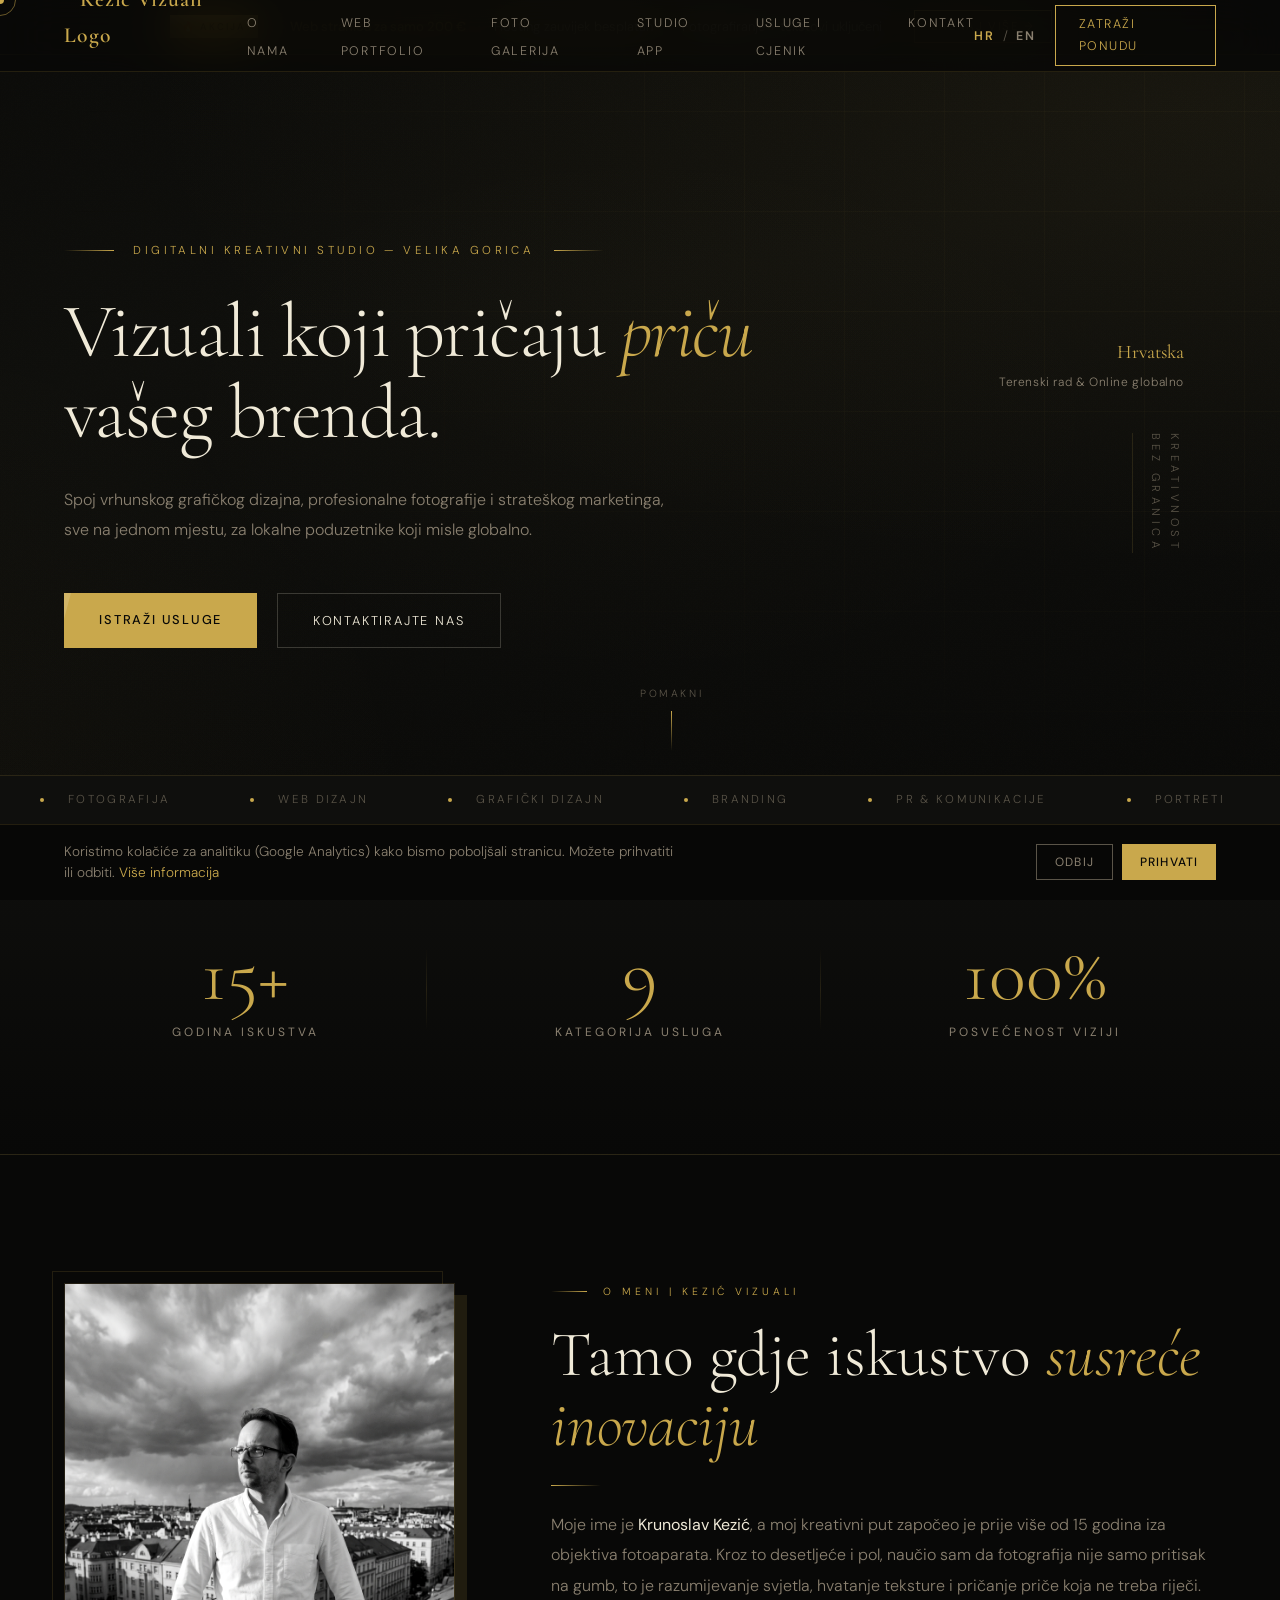
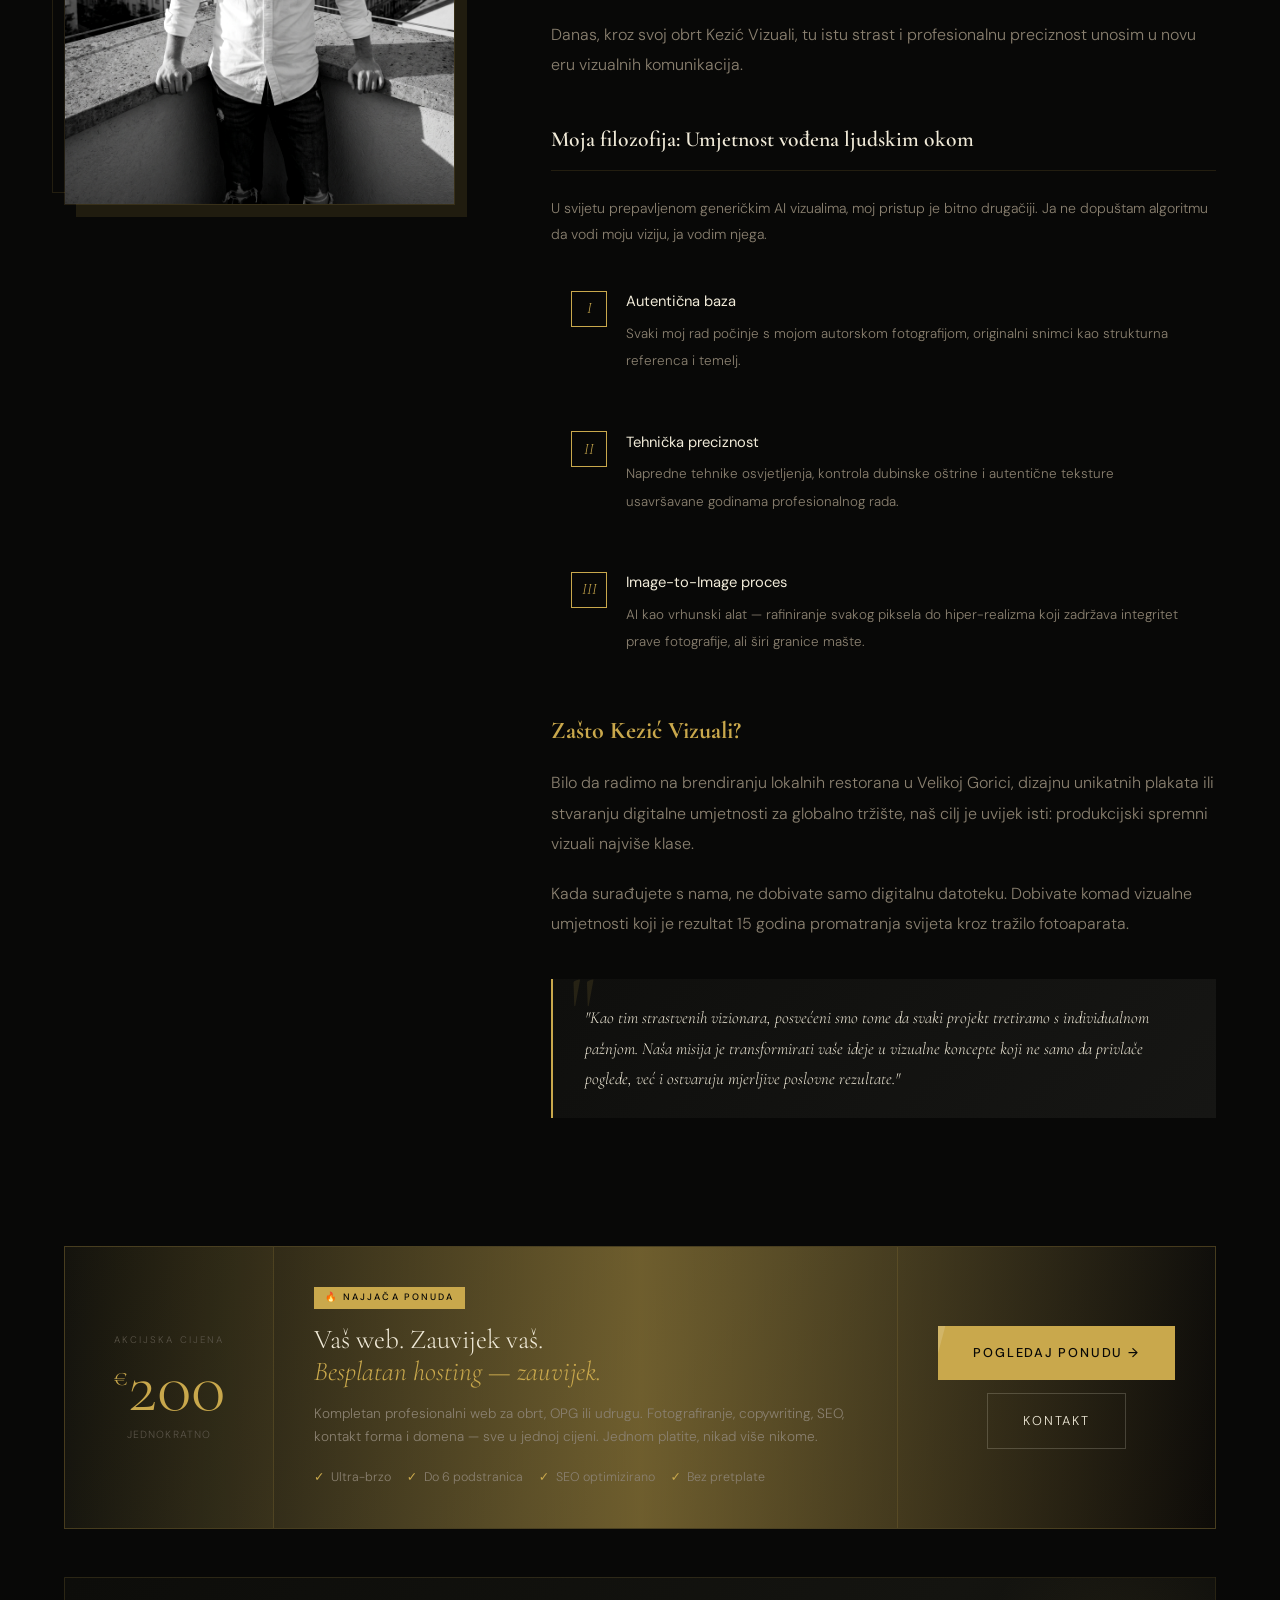
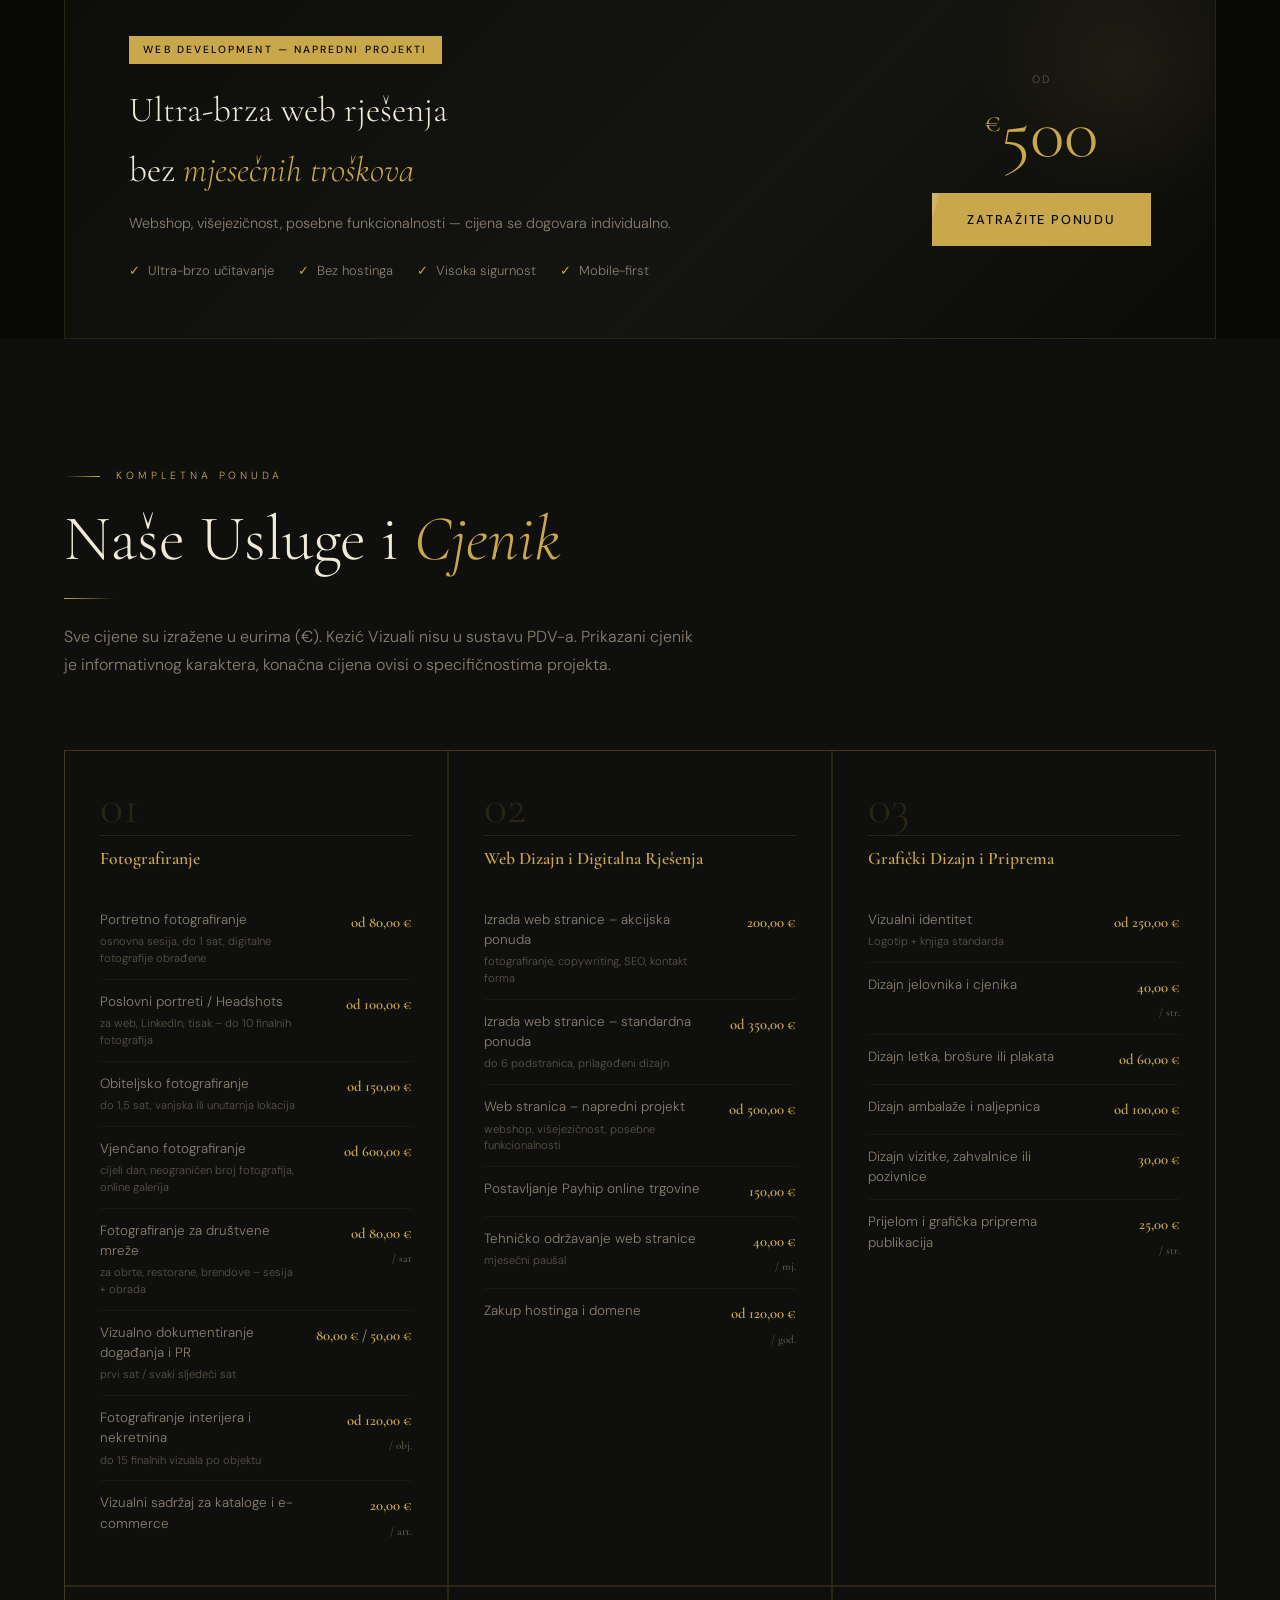
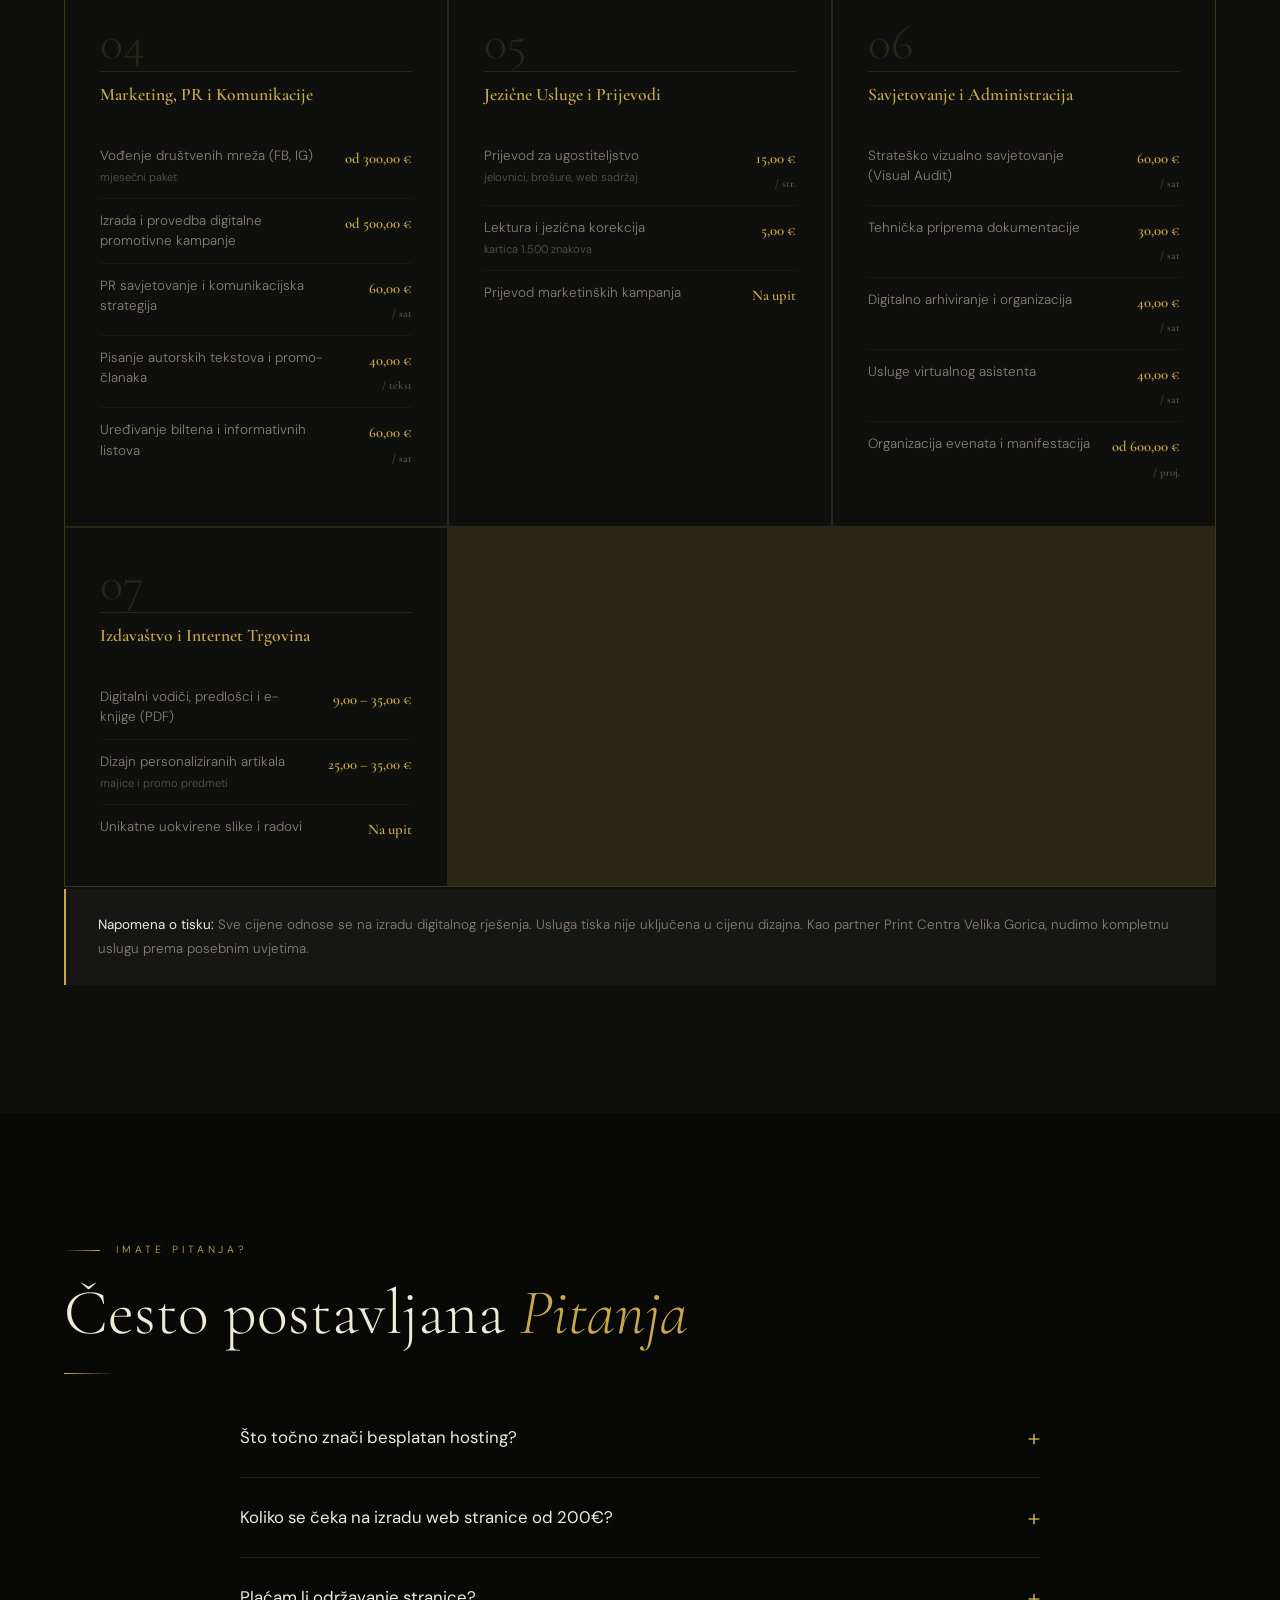
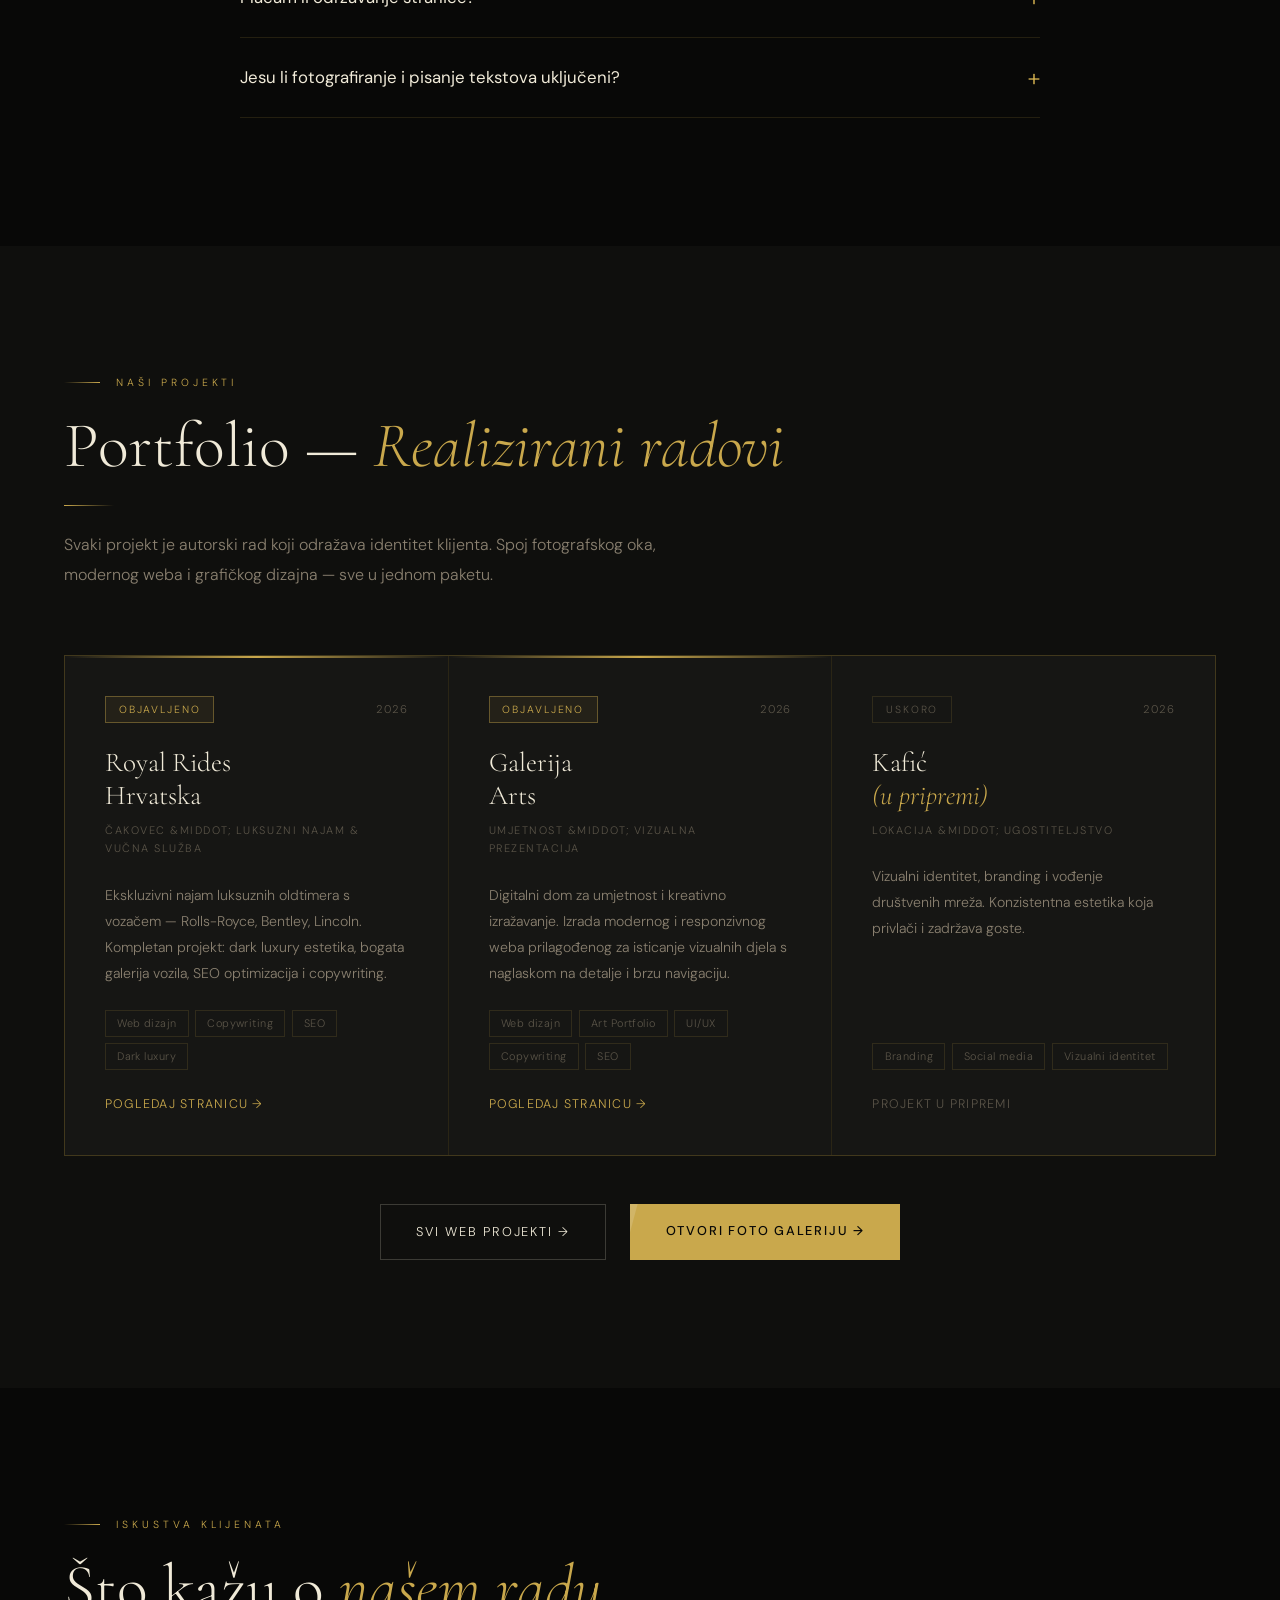
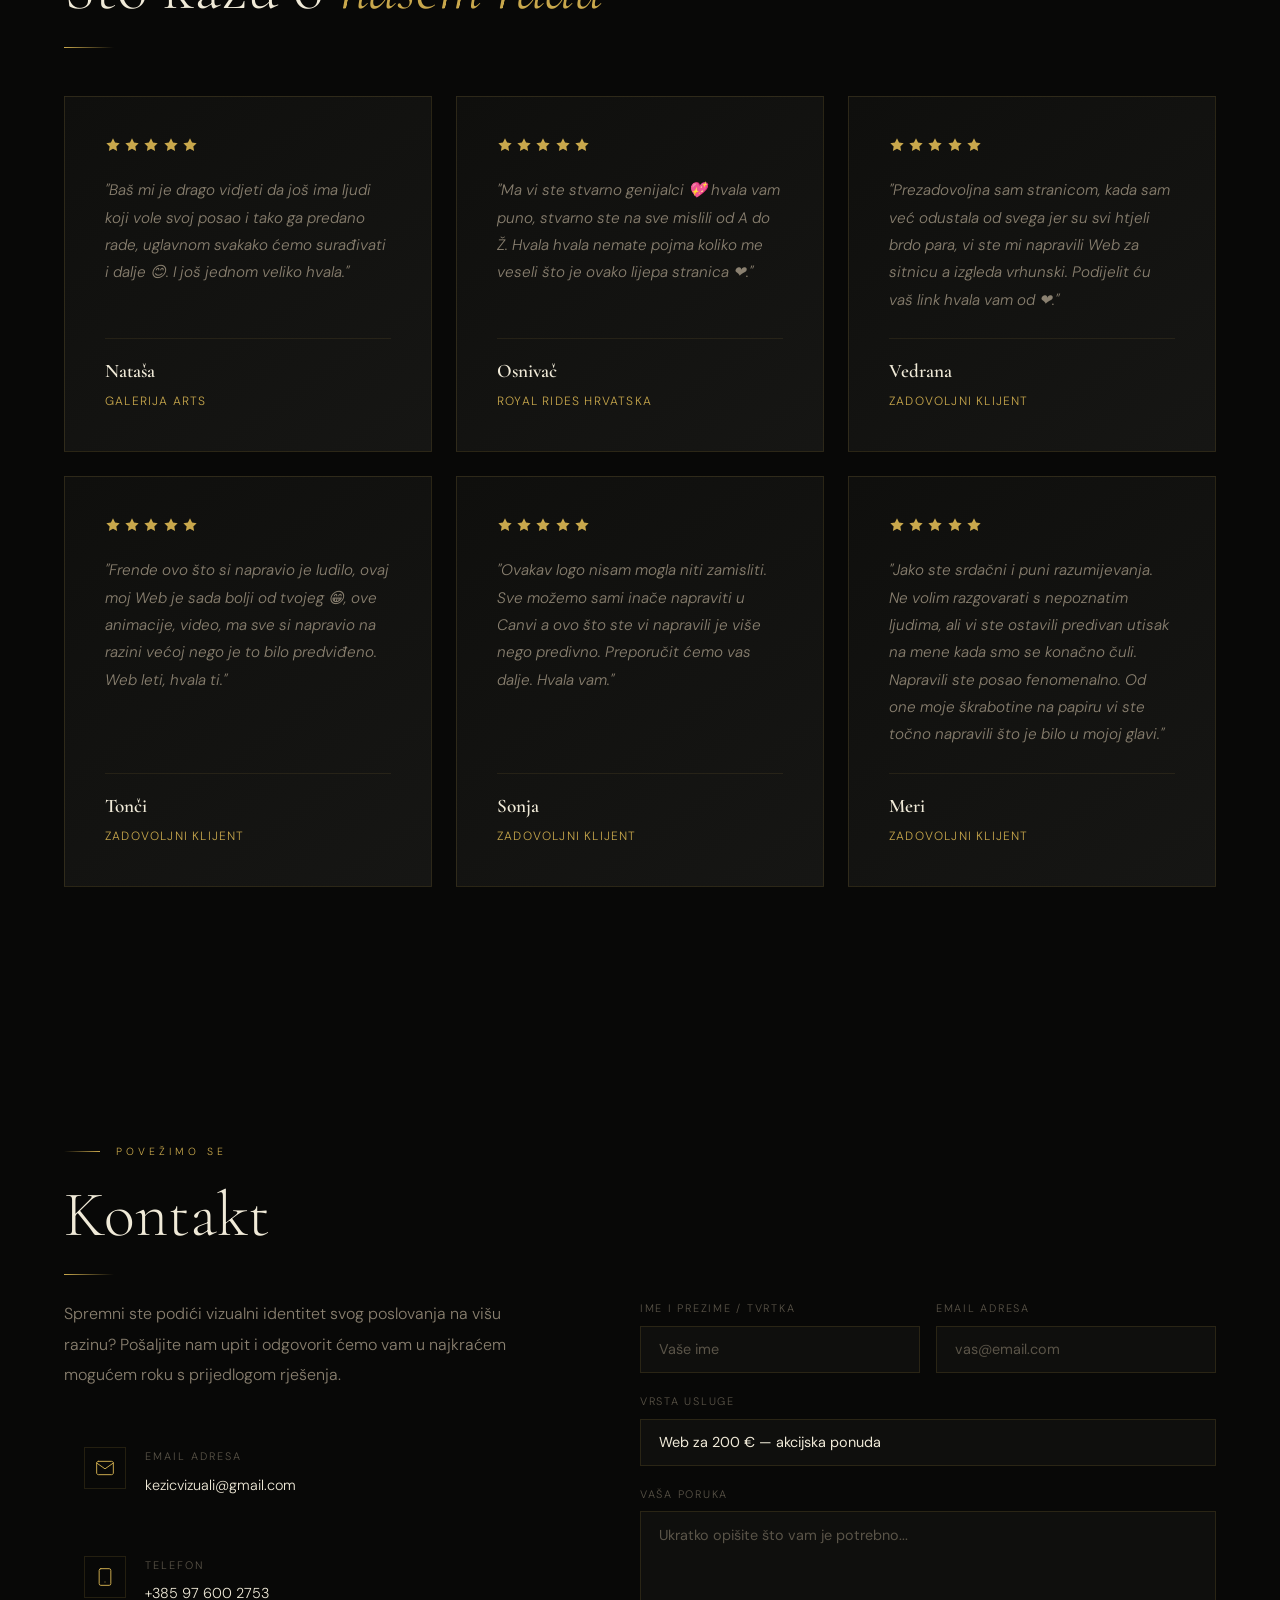
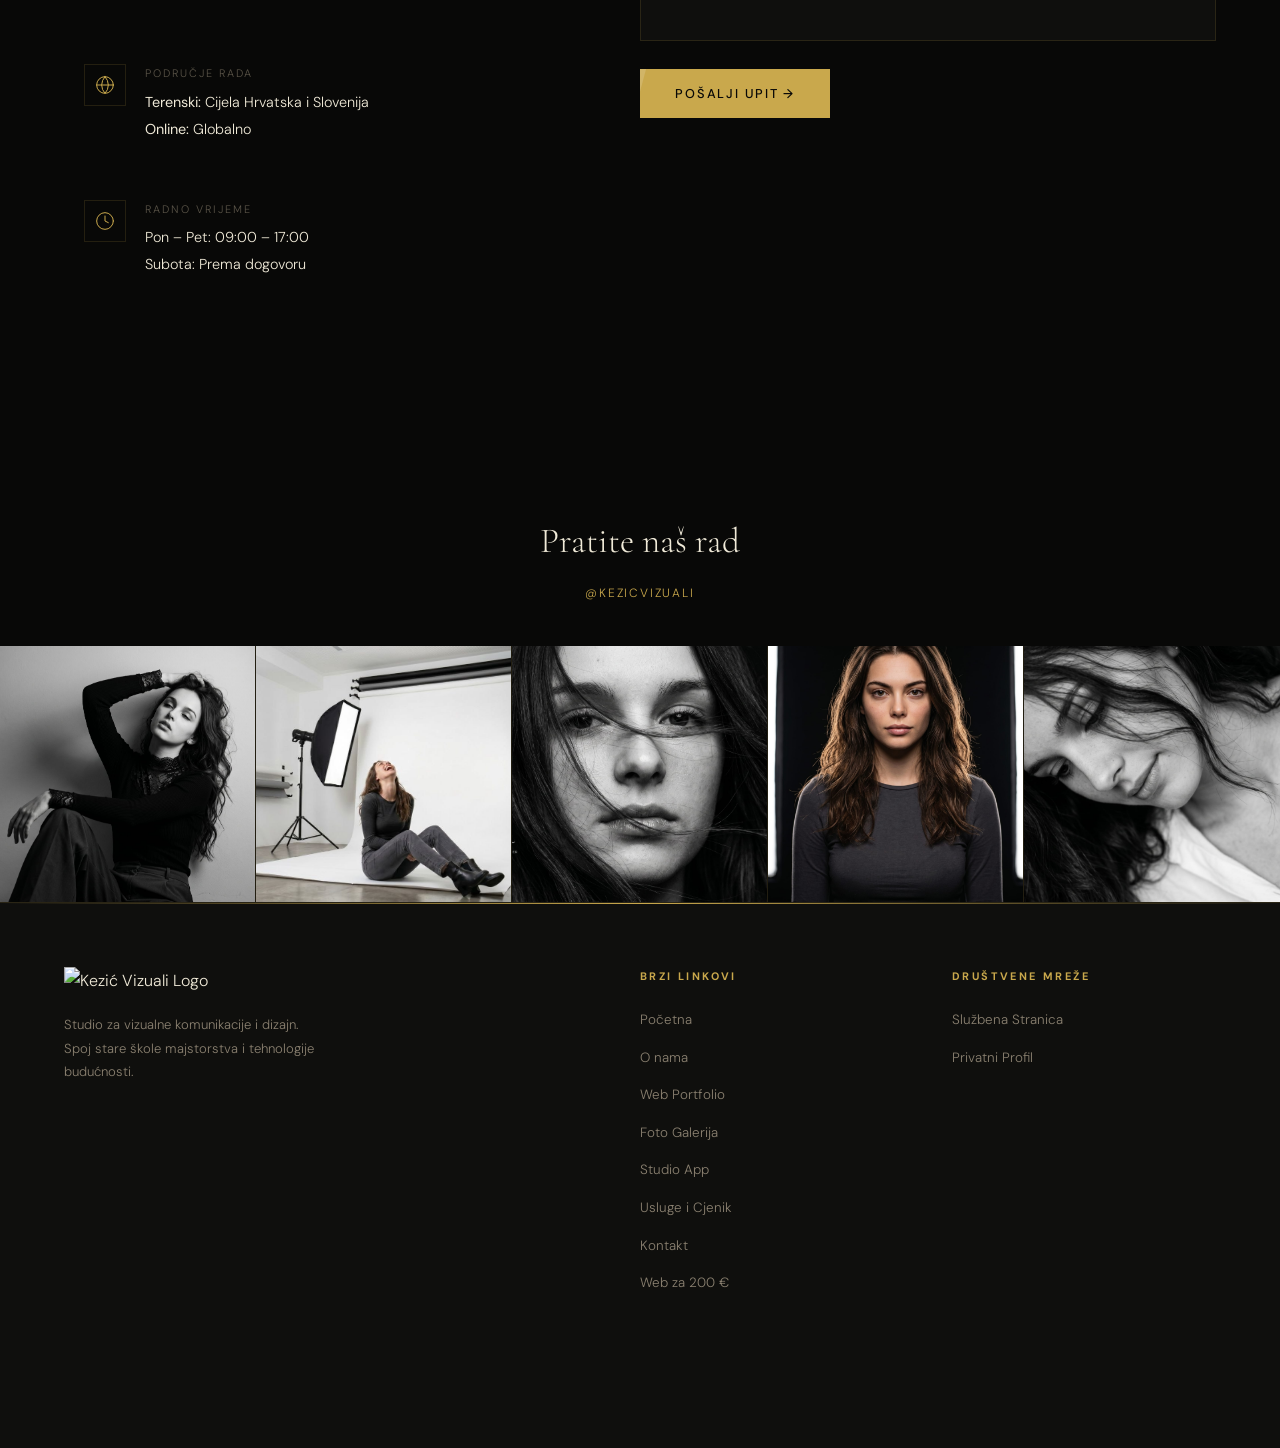
==== commit 55c46bf0: "Update index.html" ====
--- a/index.html
+++ b/index.html
@@ -1074,6 +1074,7 @@
       <li><a href="#o-meni" data-hr="O nama" data-en="About us">O nama</a></li>
       <li><a href="portfolio.html" data-hr="Web Portfolio" data-en="Web Portfolio">Web Portfolio</a></li>
       <li><a href="galerija.html" data-hr="Foto Galerija" data-en="Photo Gallery">Foto Galerija</a></li>
+      <li><a href="studio/index.html" data-hr="Studio App" data-en="Studio App">Studio App</a></li>
       <li><a href="#cjenik" data-hr="Usluge i Cjenik" data-en="Services & Pricing">Usluge i Cjenik</a></li>
       <li><a href="#kontakt" data-hr="Kontakt" data-en="Contact">Kontakt</a></li>
     </ul>
@@ -1777,6 +1778,7 @@
           <li><a href="#o-meni" data-hr="O nama" data-en="About us">O nama</a></li>
           <li><a href="portfolio.html" data-hr="Web Portfolio" data-en="Web Portfolio">Web Portfolio</a></li>
           <li><a href="galerija.html" data-hr="Foto Galerija" data-en="Photo Gallery">Foto Galerija</a></li>
+          <li><a href="studio/index.html" data-hr="Studio App" data-en="Studio App">Studio App</a></li>
           <li><a href="#cjenik" data-hr="Usluge i Cjenik" data-en="Services & Pricing">Usluge i Cjenik</a></li>
           <li><a href="#kontakt" data-hr="Kontakt" data-en="Contact">Kontakt</a></li>
           <li><a href="ponuda100.html" data-hr="Web za 200 €" data-en="Web for 200 €">Web za 200 €</a></li>
@@ -2012,4 +2014,4 @@
     });
   </script>
 </body>
-</html>+</html>
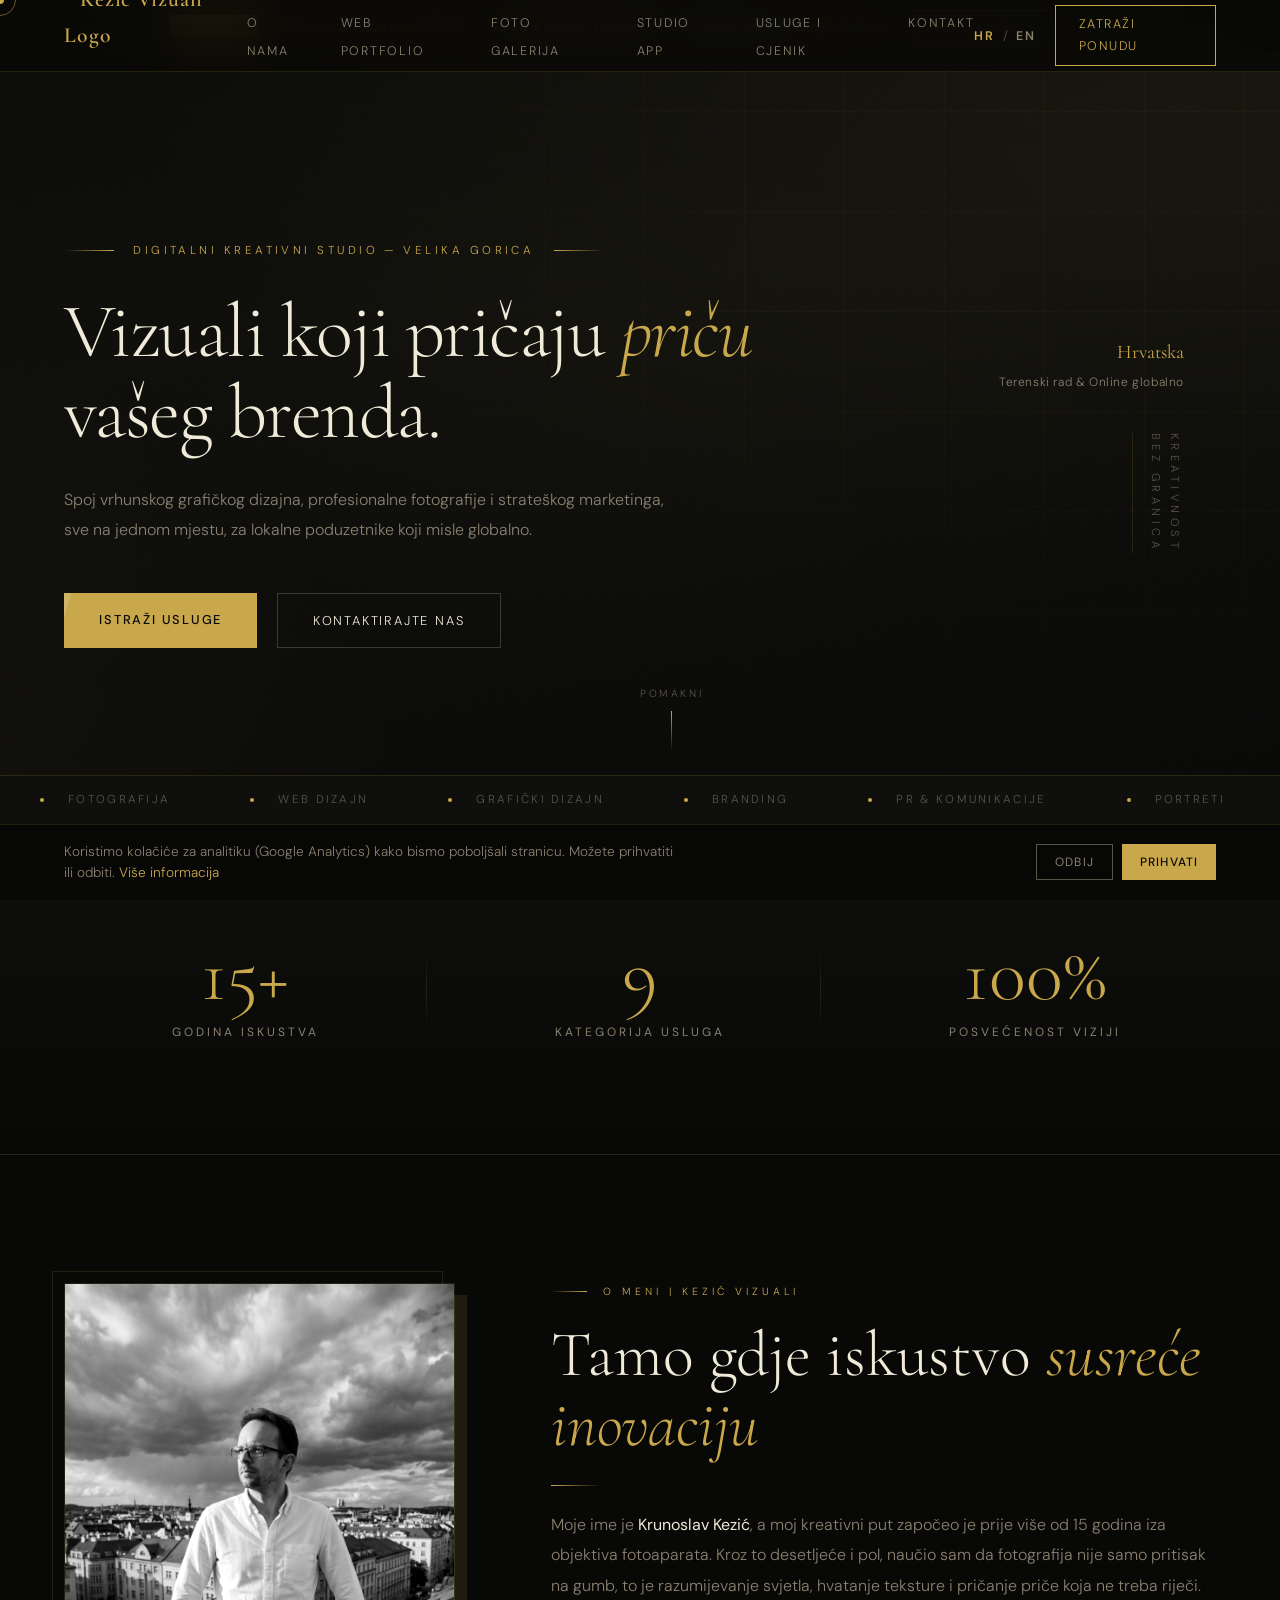
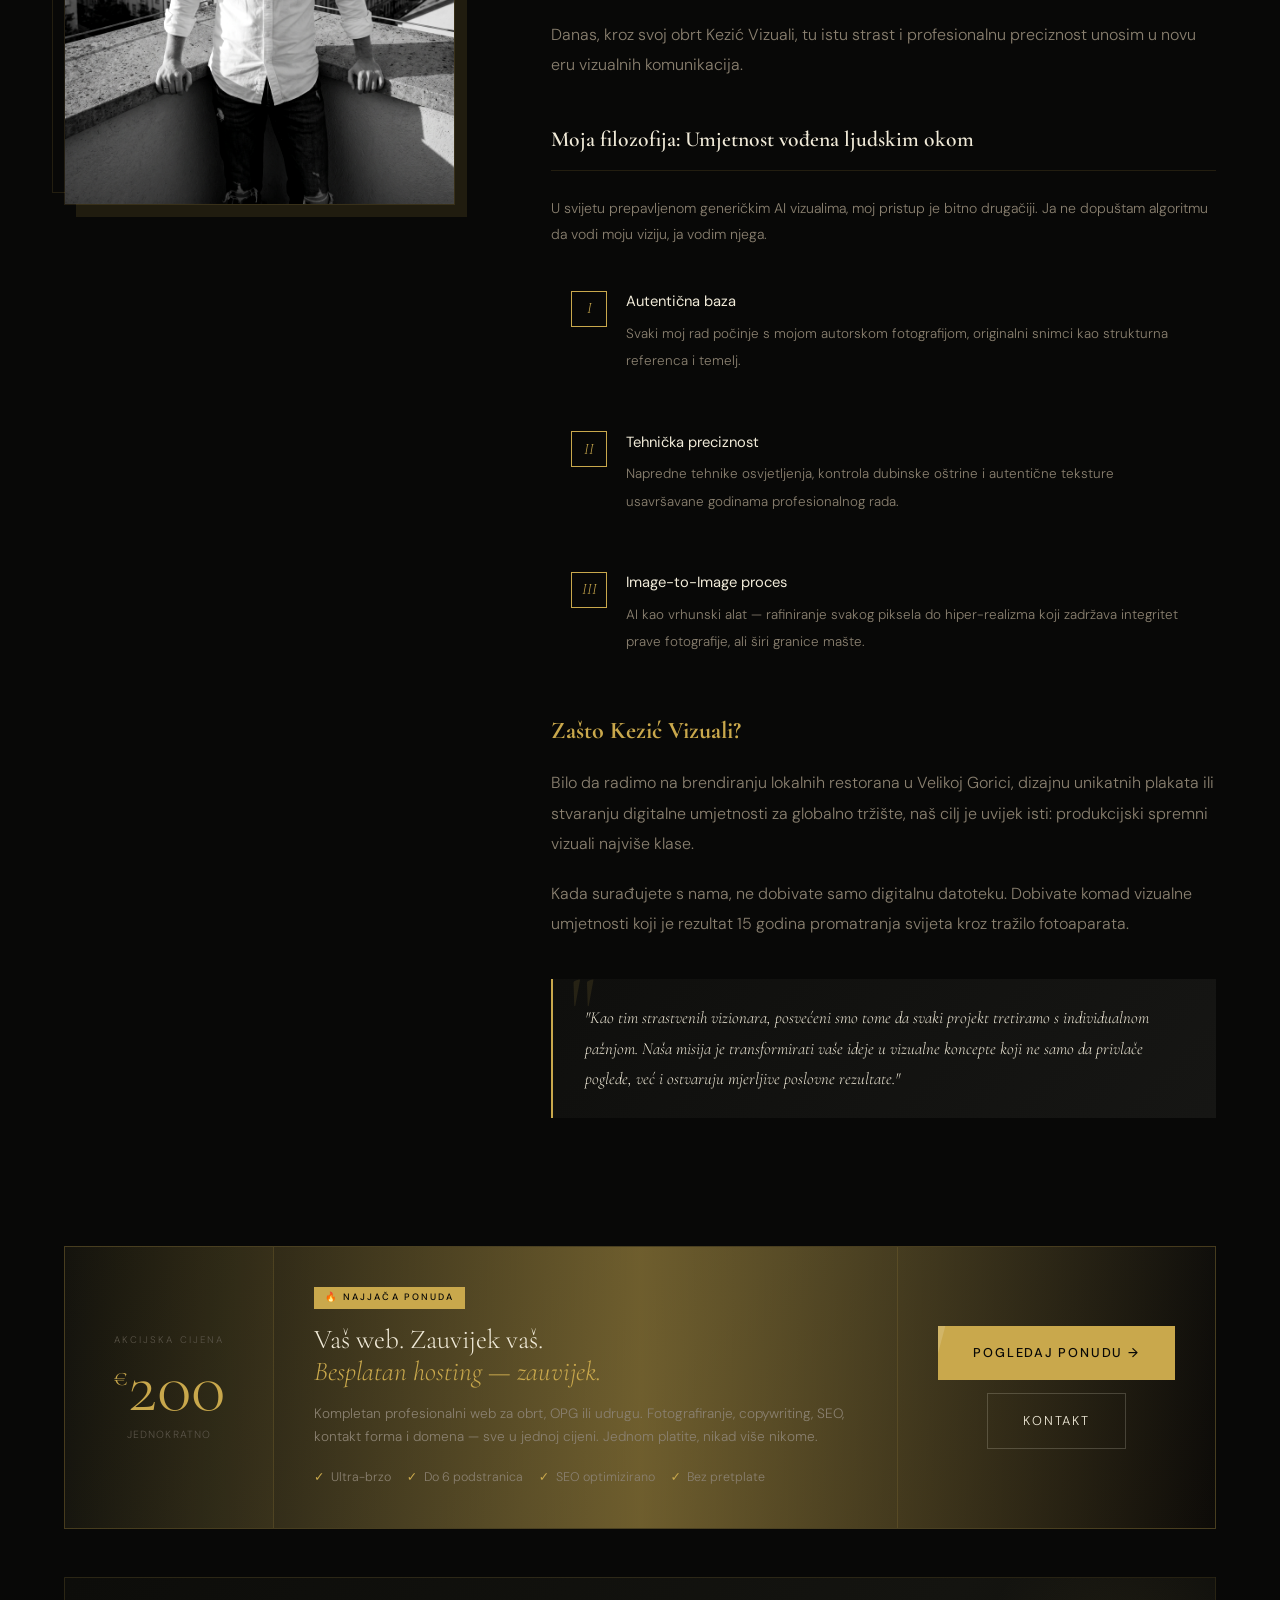
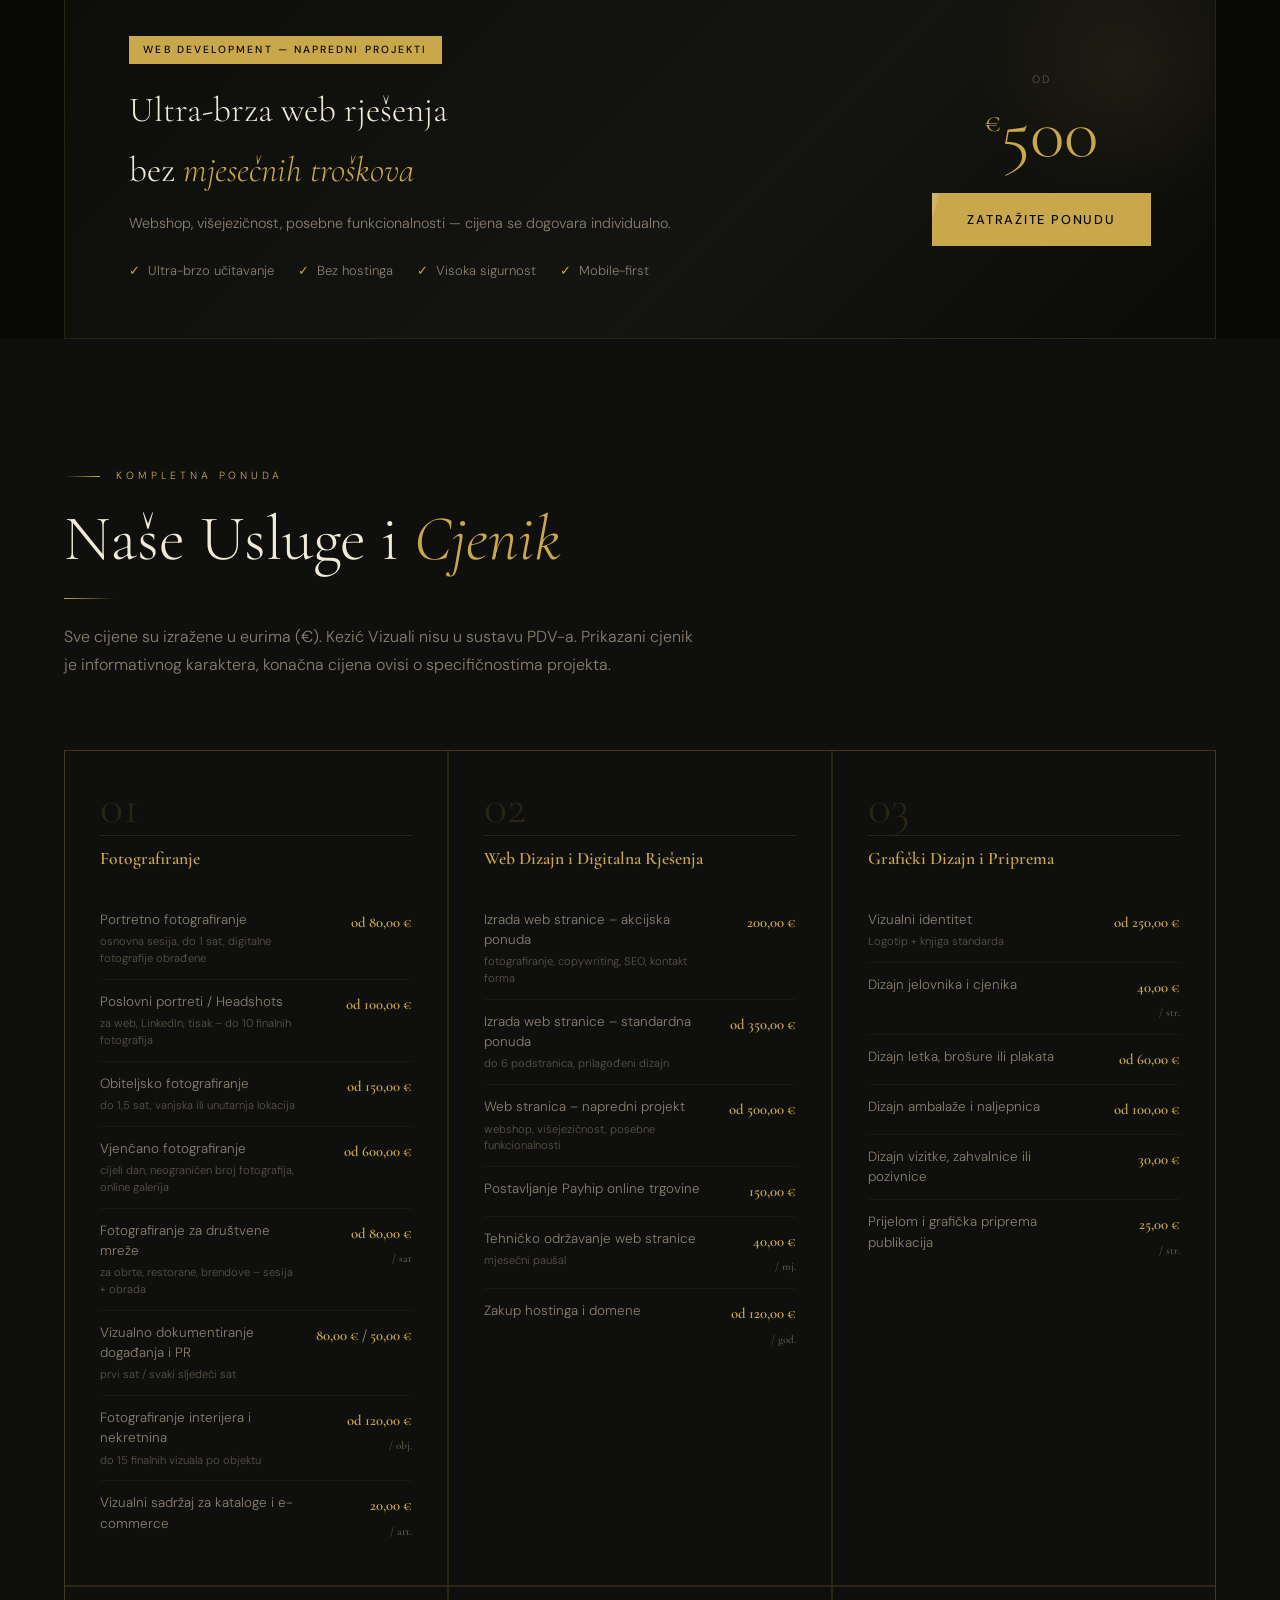
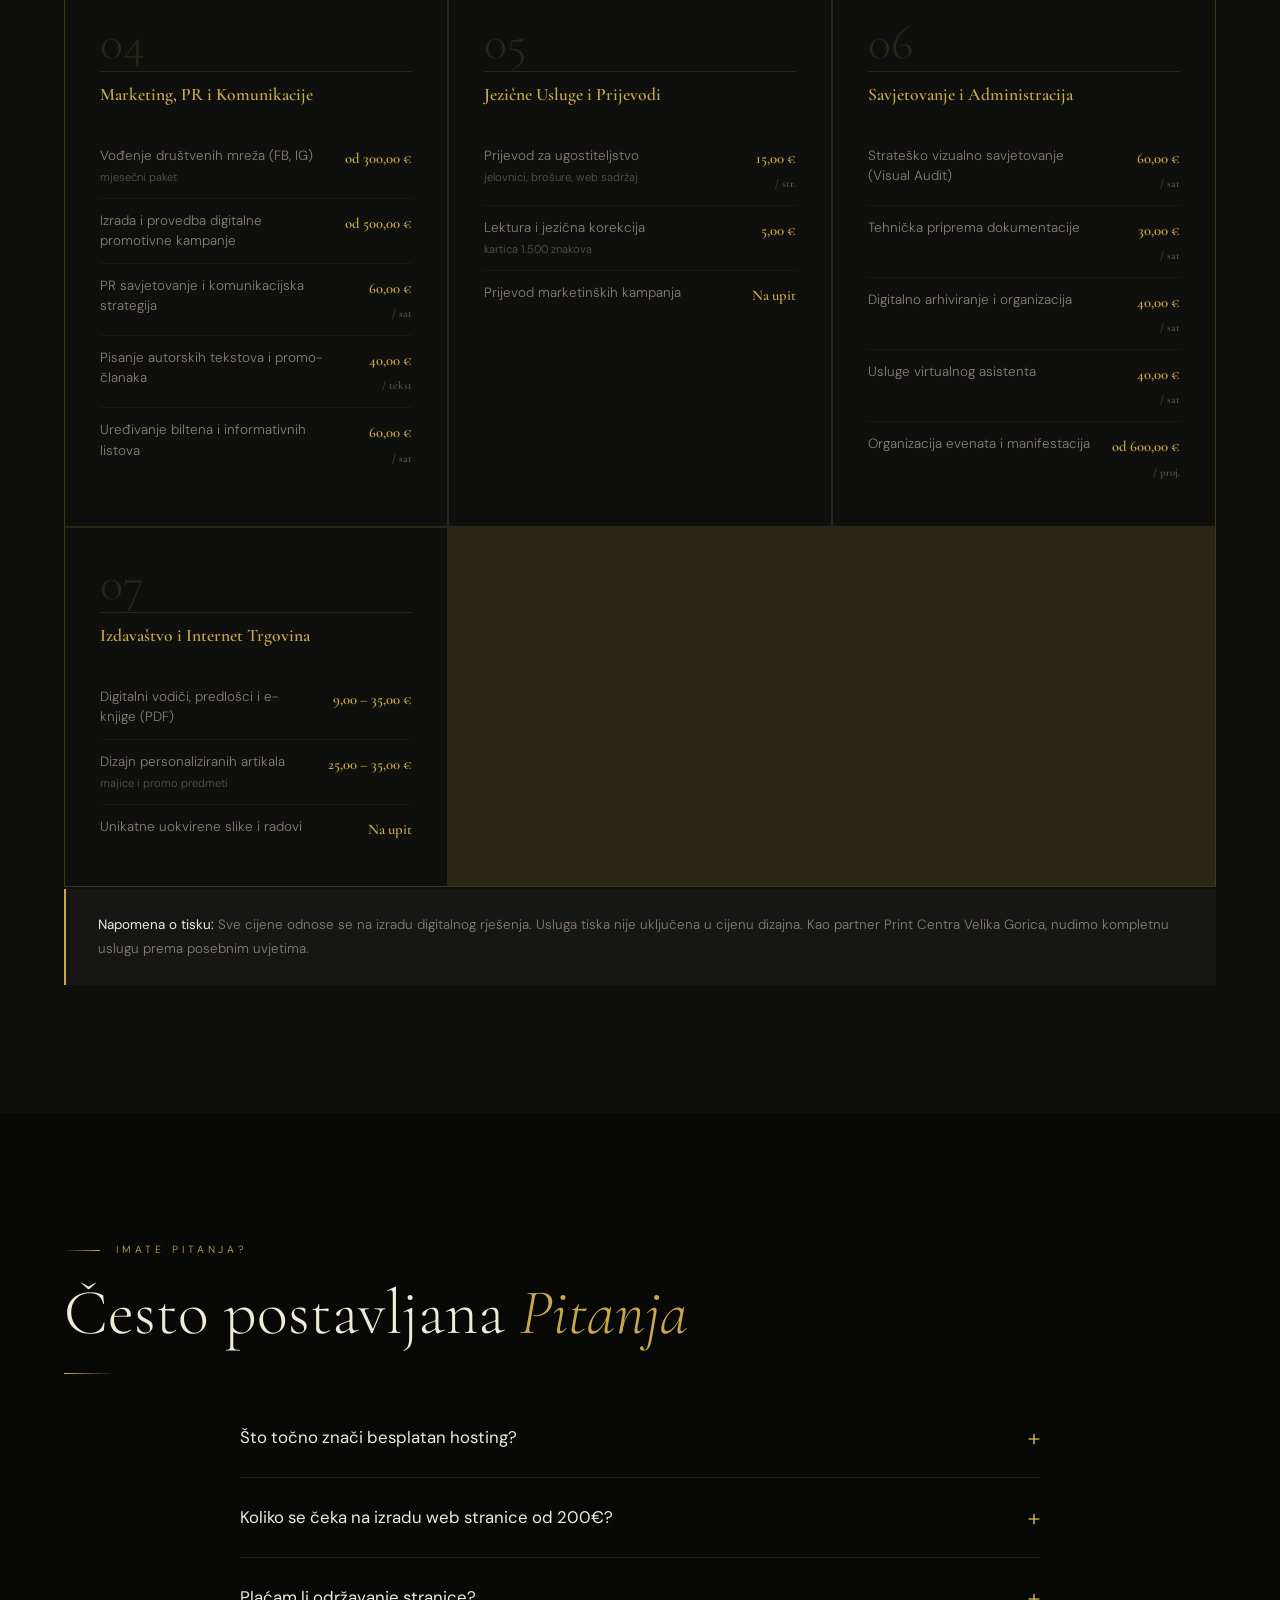
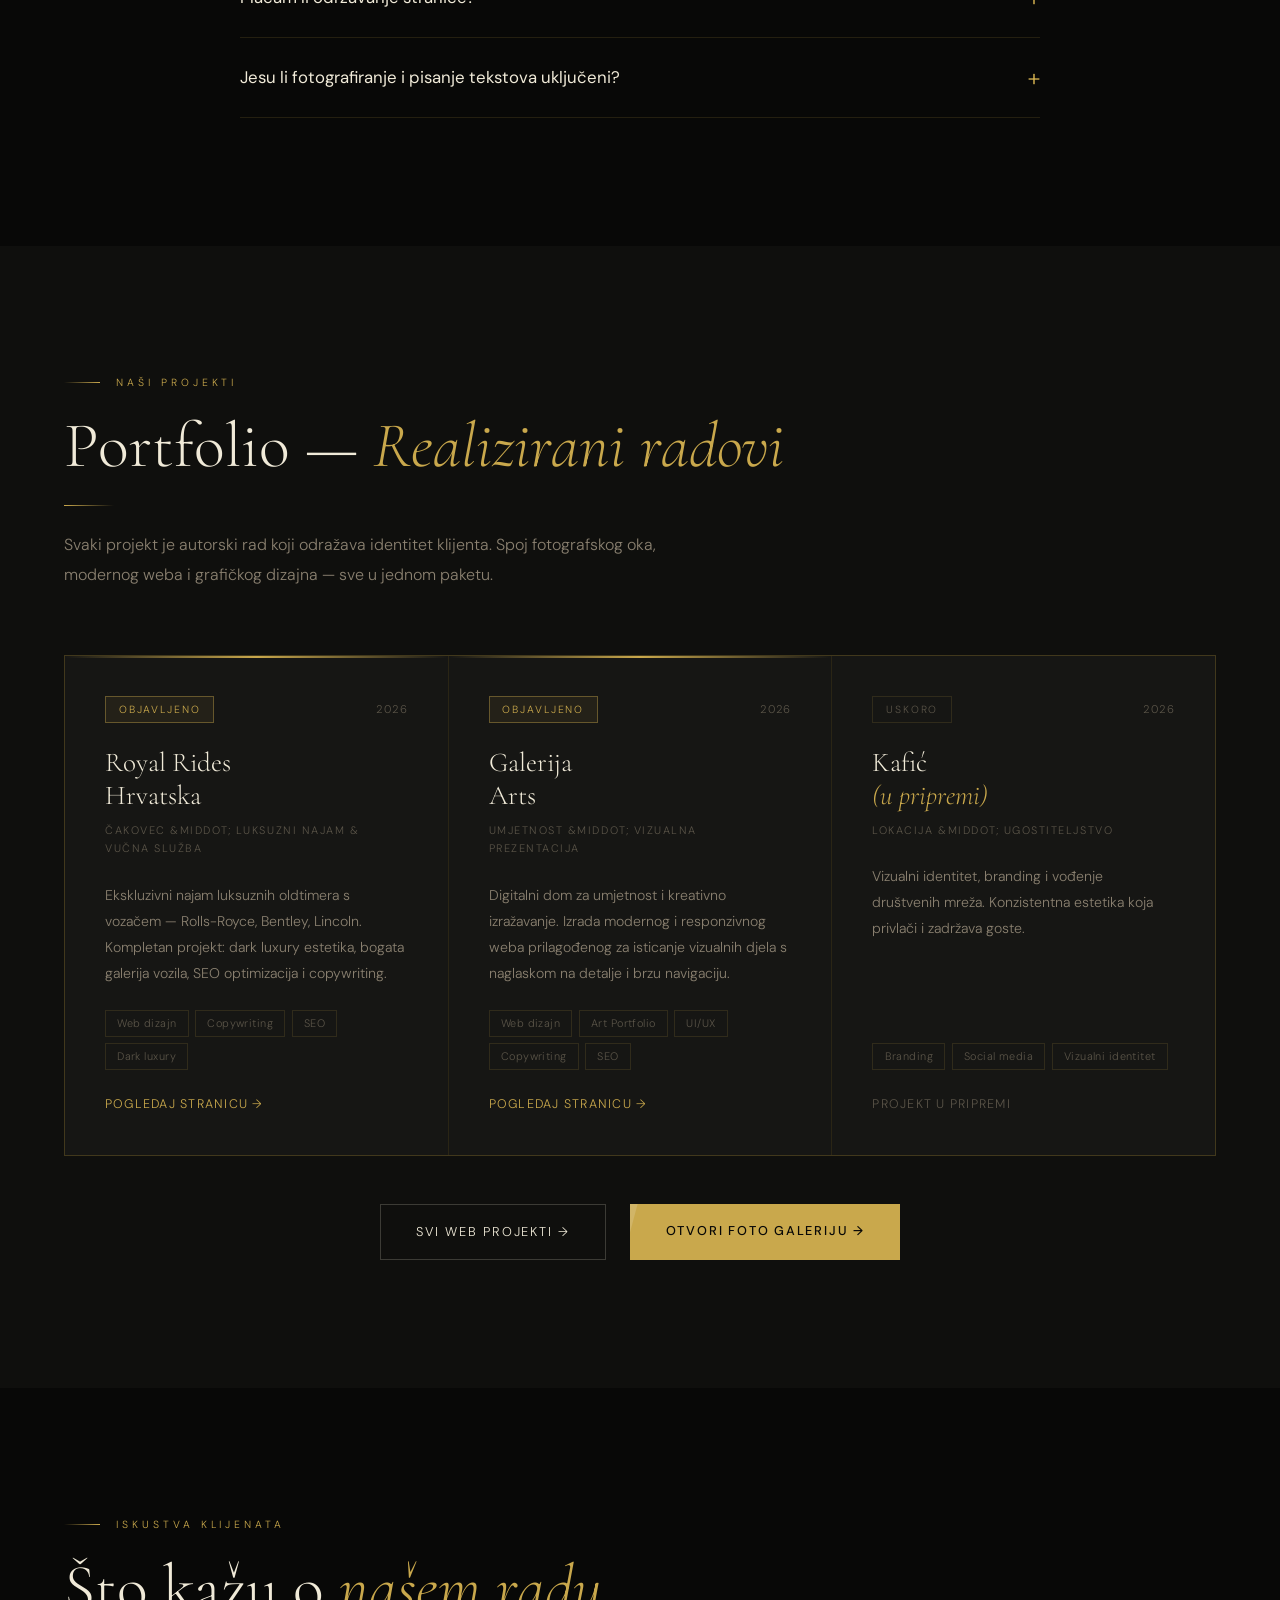
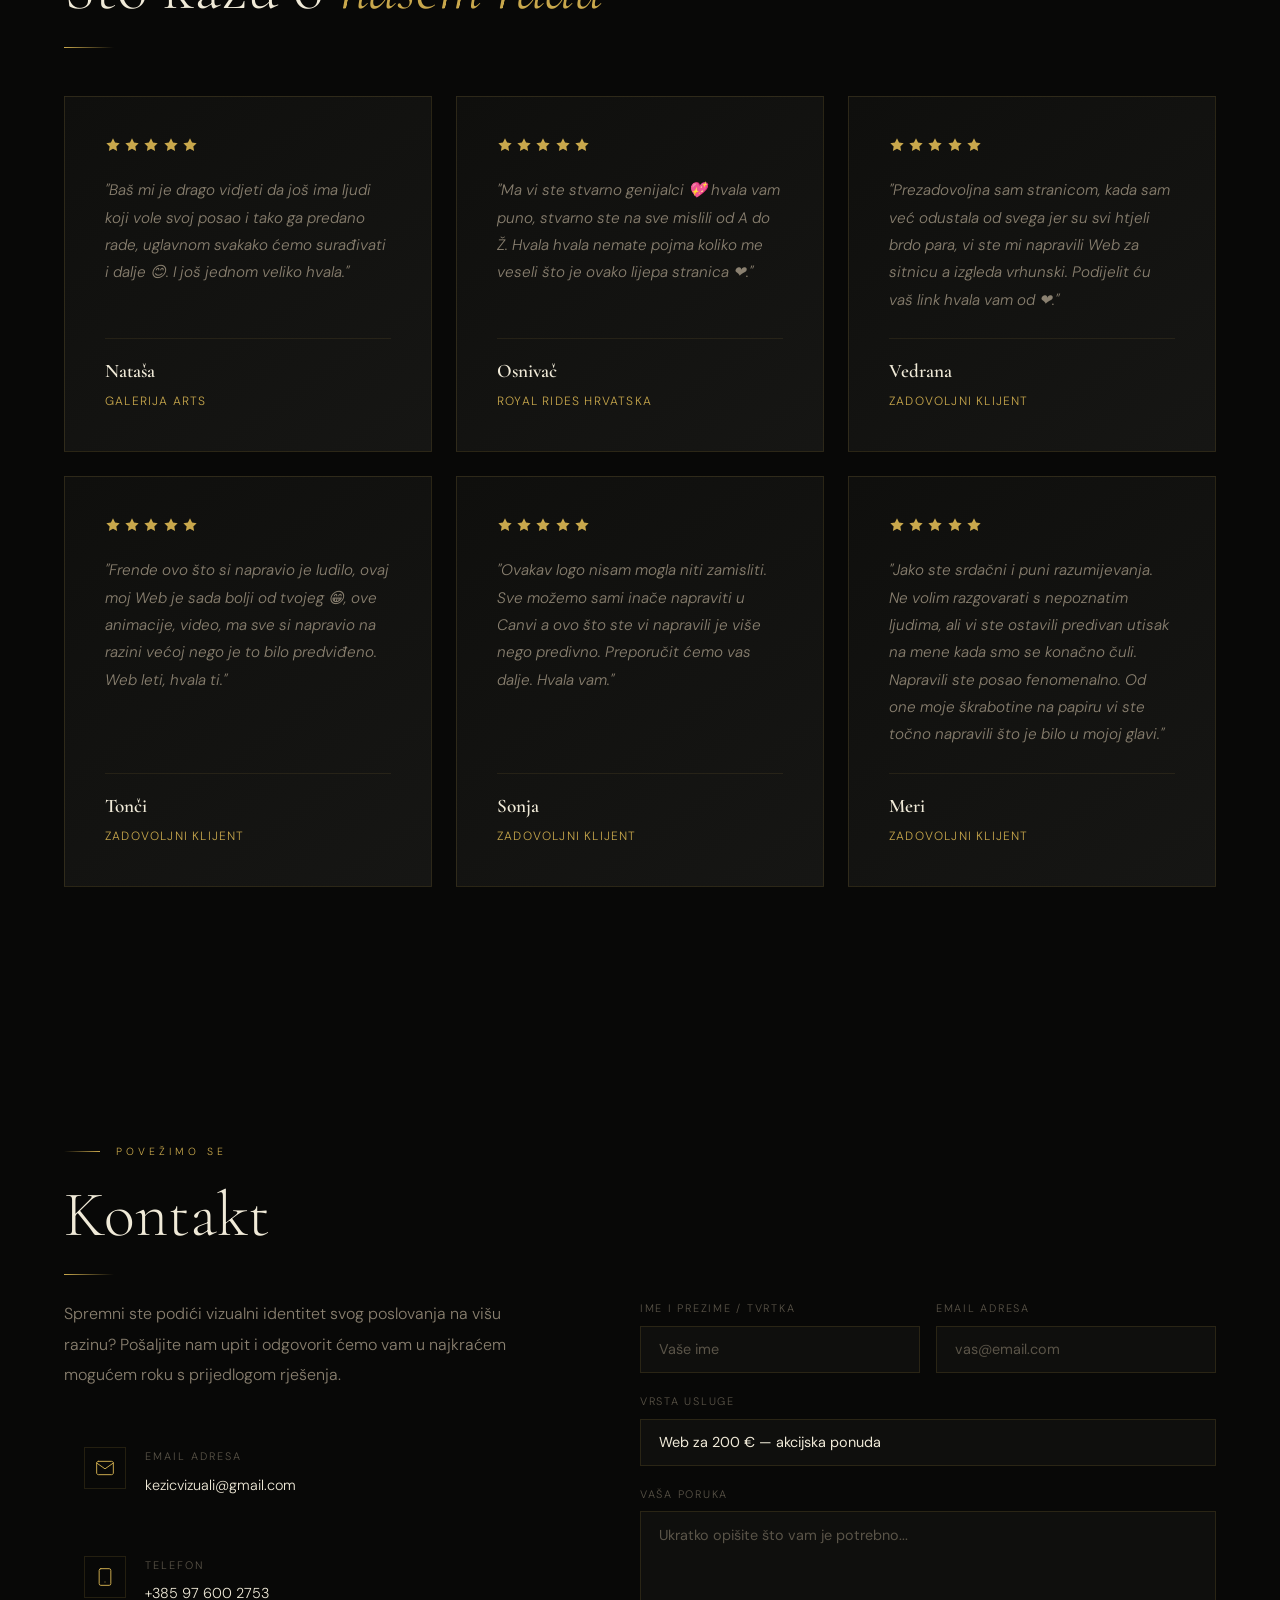
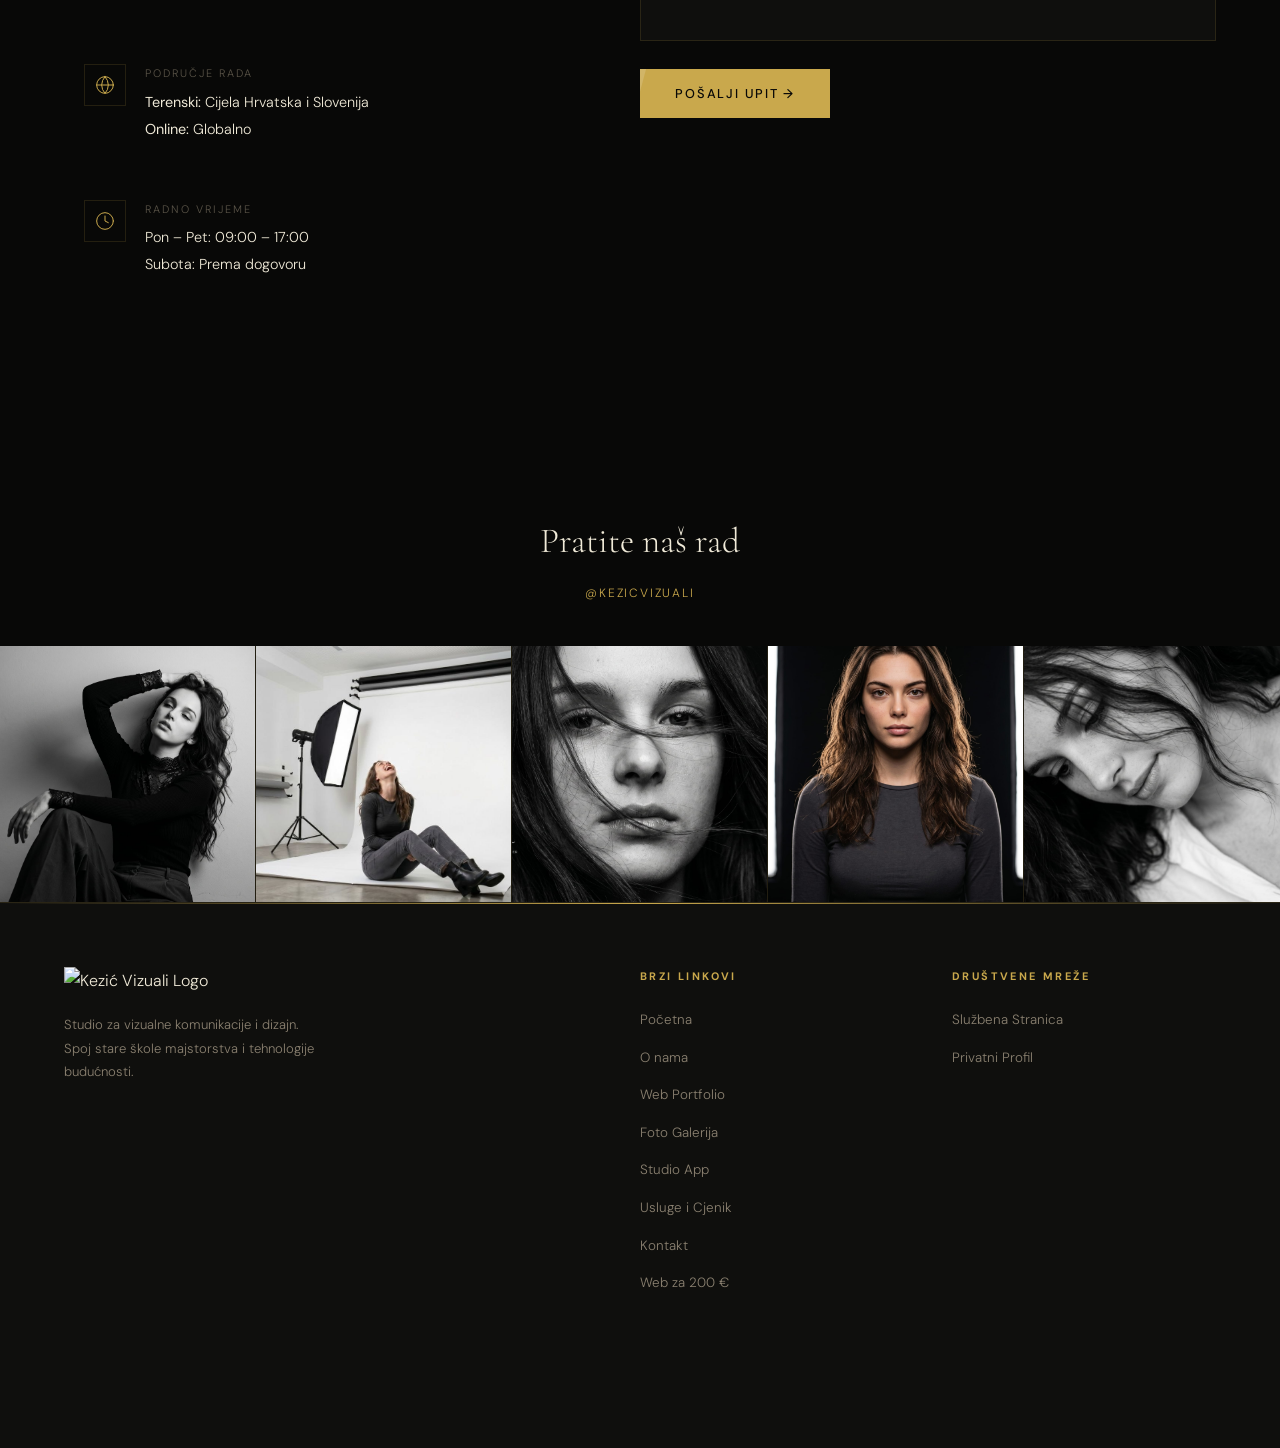
==== commit 782621bc: "Add files via upload" ====
--- a/index.html
+++ b/index.html
@@ -1,2017 +1,2017 @@
-<!DOCTYPE html>
-<html lang="hr">
-<head>
-<meta charset="UTF-8">
-<meta name="description" content="Krunoslav Kezić - Kreativni vizuali i izrada ultra-brzih web stranica bez mjesečnih troškova hostinga.">
-<meta name="keywords" content="izrada web stranica, web development, fotografija, vizuali, profesionalni web, Kezić Vizuali">
-<meta property="og:title" content="Kezić Vizuali - Kreativni Studio">
-<meta property="og:description" content="Izrada modernih web stranica i vrhunski vizualni sadržaj.">
-<meta property="og:image" content="https://kezicvizuali.com/logo-za-share.jpg">
-<meta property="og:url" content="https://kezicvizuali.com/">
-<meta property="og:type" content="website">
-<meta name="twitter:card" content="summary_large_image">
-<meta name="twitter:title" content="Kezić Vizuali – Kreativni Studio, Velika Gorica">
-<meta name="twitter:description" content="Izrada modernih web stranica i vrhunski vizualni sadržaj.">
-<meta name="twitter:image" content="https://kezicvizuali.com/logo-za-share.jpg">
-<!-- Geo meta tagovi za lokalnu vidljivost -->
-<meta name="geo.region" content="HR-01">
-<meta name="geo.placename" content="Velika Gorica">
-<meta name="geo.position" content="45.7169;16.0758">
-<meta name="ICBM" content="45.7169, 16.0758">
-<!-- Canonical URL -->
-<link rel="canonical" href="https://kezicvizuali.com/">
-<!-- Schema.org JSON-LD strukturirani podaci za Google -->
-<script type="application/ld+json">
-{
-  "@context": "https://schema.org",
-  "@type": "LocalBusiness",
-  "name": "Kezić Vizuali",
-  "description": "Kreativni studio za vizualne komunikacije, web dizajn i fotografiju. Izrada ultra-brzih web stranica bez mjesečnih troškova hostinga.",
-  "url": "https://kezicvizuali.com",
-  "telephone": "+385976002753",
-  "email": "kezicvizuali@gmail.com",
-  "founder": {
-    "@type": "Person",
-    "name": "Krunoslav Kezić"
-  },
-  "address": {
-    "@type": "PostalAddress",
-    "addressLocality": "Velika Gorica",
-    "addressRegion": "Zagrebačka županija",
-    "postalCode": "10410",
-    "addressCountry": "HR"
-  },
-  "geo": {
-    "@type": "GeoCoordinates",
-    "latitude": 45.7169,
-    "longitude": 16.0758
-  },
-  "areaServed": [
-    {
-      "@type": "Country",
-      "name": "Hrvatska"
-    },
-    {
-      "@type": "Country",
-      "name": "Slovenija"
-    }
-  ],
-  "openingHours": ["Mo-Fr 09:00-17:00"],
-  "priceRange": "€€",
-  "image": "https://kezicvizuali.com/logo-za-share.jpg",
-  "logo": "https://kezicvizuali.com/Kezić vizuali transparent xl.png",
-  "sameAs": [
-    "https://www.facebook.com/kezicvizuali.vg",
-    "https://www.facebook.com/kezicvizuali/"
-  ],
-  "hasOfferCatalog": {
-    "@type": "OfferCatalog",
-    "name": "Usluge",
-    "itemListElement": [
-      {
-        "@type": "Offer",
-        "itemOffered": {
-          "@type": "Service",
-          "name": "Izrada web stranice",
-          "description": "Profesionalna izrada web stranica bez mjesečnih troškova hostinga"
-        },
-        "price": "100",
-        "priceCurrency": "EUR"
-      },
-      {
-        "@type": "Offer",
-        "itemOffered": {
-          "@type": "Service",
-          "name": "Fotografija i vizualni sadržaj",
-          "description": "Profesionalna fotografija i vizualni sadržaj za marketing"
-        }
-      },
-      {
-        "@type": "Offer",
-        "itemOffered": {
-          "@type": "Service",
-          "name": "Grafički dizajn i branding",
-          "description": "Logotipi, jelovnici, vizualni identitet i grafička priprema"
-        }
-      }
-    ]
-  }
-}
-</script>
-<link rel="icon" type="image/png" href="favicon.png">
-<meta name="viewport" content="width=device-width, initial-scale=1.0">
-<title>Kezić Vizuali – Kreativni Studio, Velika Gorica</title>
-<link rel="preconnect" href="https://fonts.googleapis.com">
-<link href="https://fonts.googleapis.com/css2?family=Cormorant+Garamond:ital,wght@0,300;0,400;0,600;1,300;1,400&family=DM+Sans:wght@300;400;500&display=swap" rel="stylesheet">
-<style>
-*, *::before, *::after { box-sizing: border-box; margin: 0; padding: 0; }
-
-:root {
-  --gold: #c9a84c;
-  --gold-light: #e8c96a;
-  --gold-pale: #f5e9c8;
-  --gold-dim: rgba(201,168,76,0.12);
-  --gold-glow: rgba(201,168,76,0.06);
-  --bg: #080807;
-  --bg2: #0f0f0d;
-  --bg3: #161614;
-  --bg4: #1c1c19;
-  --text: #f0ead8;
-  --text-muted: #8a8070;
-  --text-faint: #5a5448;
-  --border: rgba(201,168,76,0.14);
-  --border-hover: rgba(201,168,76,0.3);
-  --serif: 'Cormorant Garamond', Georgia, serif;
-  --sans: 'DM Sans', system-ui, sans-serif;
-}
-
-html { scroll-behavior: smooth; }
-
-body {
-  background: var(--bg);
-  color: var(--text);
-  font-family: var(--sans);
-  font-size: 16px;
-  line-height: 1.7;
-  font-weight: 300;
-  overflow-x: hidden;
-}
-
-/* ── CURSOR ── */
-*, *::before, *::after { cursor: none !important; }
-#cursor {
-  position: fixed; width: 8px; height: 8px;
-  background: var(--gold); border-radius: 50%;
-  pointer-events: none; z-index: 9999;
-  transform: translate(-50%, -50%);
-  transition: transform 0.1s, width 0.25s, height 0.25s, background 0.25s;
-  will-change: transform;
-}
-#cursor-ring {
-  position: fixed; width: 32px; height: 32px;
-  border: 1px solid rgba(201,168,76,0.5); border-radius: 50%;
-  pointer-events: none; z-index: 9998;
-  transform: translate(-50%, -50%);
-  transition: transform 0.18s ease, width 0.25s, height 0.25s, border-color 0.25s;
-  will-change: transform;
-}
-body:has(a:hover) #cursor, body:has(button:hover) #cursor { width: 14px; height: 14px; }
-body:has(a:hover) #cursor-ring, body:has(button:hover) #cursor-ring { width: 44px; height: 44px; border-color: rgba(201,168,76,0.9); }
-
-@media (pointer: coarse) {
-  #cursor, #cursor-ring { display: none !important; }
-  *, *::before, *::after { cursor: auto !important; }
-}
-
-/* ── AMBIENT PARTICLES ── */
-#particles { position: fixed; inset: 0; pointer-events: none; z-index: 0; overflow: hidden; }
-.particle {
-  position: absolute; width: 1px; height: 1px;
-  background: var(--gold); border-radius: 50%;
-  animation: float-up linear infinite;
-  opacity: 0;
-}
-@keyframes float-up {
-  0% { opacity: 0; transform: translateY(100vh) translateX(0); }
-  10% { opacity: 0.6; }
-  90% { opacity: 0.3; }
-  100% { opacity: 0; transform: translateY(-20px) translateX(var(--dx, 20px)); }
-}
-
-/* ── NOISE OVERLAY ── */
-body::before {
-  content: '';
-  position: fixed; inset: 0; z-index: 1;
-  pointer-events: none;
-  background-image: url("data:image/svg+xml,%3Csvg viewBox='0 0 256 256' xmlns='http://www.w3.org/2000/svg'%3E%3Cfilter id='n'%3E%3CfeTurbulence type='fractalNoise' baseFrequency='0.9' numOctaves='4' stitchTiles='stitch'/%3E%3C/filter%3E%3Crect width='100%25' height='100%25' filter='url(%23n)' opacity='0.04'/%3E%3C/svg%3E");
-  background-size: 200px;
-  opacity: 0.35;
-}
-
-/* ── NAV ── */
-nav {
-  position: fixed; top: 0; left: 0; right: 0; z-index: 100;
-  display: flex; align-items: center; justify-content: space-between;
-  padding: 0 5%;
-  height: 72px;
-  background: rgba(8,8,7,0.88);
-  backdrop-filter: blur(24px) saturate(180%);
-  border-bottom: 1px solid var(--border);
-  transition: background 0.3s, border-color 0.3s;
-}
-nav.scrolled { background: rgba(8,8,7,0.97); border-color: rgba(201,168,76,0.22); }
-.nav-logo {
-  font-family: var(--serif);
-  font-size: 1.35rem;
-  font-weight: 600;
-  letter-spacing: 0.04em;
-  color: var(--gold);
-  text-decoration: none;
-  display: flex; align-items: center; gap: 0.6rem;
-}
-.nav-links { display: flex; gap: 2.5rem; list-style: none; }
-.nav-links a {
-  color: var(--text-muted);
-  text-decoration: none;
-  font-size: 0.78rem;
-  letter-spacing: 0.14em;
-  text-transform: uppercase;
-  transition: color 0.2s;
-  position: relative;
-}
-.nav-links a::after {
-  content: ''; position: absolute; bottom: -3px; left: 0;
-  width: 0; height: 1px; background: var(--gold);
-  transition: width 0.3s ease;
-}
-.nav-links a:hover { color: var(--gold); }
-.nav-links a:hover::after { width: 100%; }
-.nav-cta {
-  background: transparent;
-  border: 1px solid var(--gold);
-  color: var(--gold);
-  padding: 0.5rem 1.4rem;
-  font-family: var(--sans);
-  font-size: 0.78rem;
-  letter-spacing: 0.12em;
-  text-transform: uppercase;
-  text-decoration: none;
-  transition: background 0.25s, color 0.25s, box-shadow 0.25s;
-  position: relative; overflow: hidden;
-}
-.nav-cta::before {
-  content: ''; position: absolute; inset: 0;
-  background: var(--gold); transform: scaleX(0); transform-origin: left;
-  transition: transform 0.25s ease; z-index: -1;
-}
-.nav-cta:hover { color: #080807; }
-.nav-cta:hover::before { transform: scaleX(1); }
-.hamburger { display: none; flex-direction: column; gap: 5px; cursor: pointer !important; background: none; border: none; padding: 4px; }
-.hamburger span { display: block; width: 24px; height: 1px; background: var(--text); transition: 0.3s; }
-
-/* ── PROMO BANNER 100€ ── */
-.promo-bar {
-  position: relative; z-index: 99;
-  background: linear-gradient(90deg, #0d0d0a 0%, #1a1608 40%, #0d0d0a 100%);
-  border-bottom: 1px solid rgba(201,168,76,0.3);
-  padding: 0;
-  overflow: hidden;
-}
-.promo-bar::before {
-  content: '';
-  position: absolute; inset: 0;
-  background: linear-gradient(90deg, transparent 0%, rgba(201,168,76,0.06) 50%, transparent 100%);
-  animation: promo-shimmer 4s ease-in-out infinite;
-}
-@keyframes promo-shimmer {
-  0%, 100% { opacity: 0; }
-  50% { opacity: 1; }
-}
-.promo-bar-inner {
-  display: flex; align-items: center; justify-content: center; gap: 2rem;
-  padding: 0.65rem 5%;
-  flex-wrap: wrap;
-  position: relative; z-index: 1;
-}
-.promo-bar-badge {
-  background: var(--gold); color: #080807;
-  font-size: 0.6rem; letter-spacing: 0.22em; text-transform: uppercase;
-  padding: 0.22rem 0.7rem; font-weight: 500; flex-shrink: 0;
-}
-.promo-bar-text {
-  font-size: 0.82rem; color: var(--text);
-  display: flex; align-items: center; gap: 0.8rem; flex-wrap: wrap; justify-content: center;
-}
-.promo-bar-text strong { color: var(--gold); font-weight: 500; }
-.promo-bar-text .sep { color: var(--text-faint); }
-.promo-bar-cta {
-  background: transparent; border: 1px solid var(--gold); color: var(--gold);
-  font-size: 0.72rem; letter-spacing: 0.14em; text-transform: uppercase;
-  padding: 0.35rem 1rem; text-decoration: none;
-  transition: background 0.2s, color 0.2s; flex-shrink: 0;
-  white-space: nowrap;
-}
-.promo-bar-cta:hover { background: var(--gold); color: #080807; }
-.promo-bar-close {
-  background: none; border: none; color: var(--text-faint);
-  font-size: 1rem; padding: 0.2rem 0.4rem; flex-shrink: 0;
-  transition: color 0.2s; cursor: pointer !important;
-  line-height: 1;
-}
-.promo-bar-close:hover { color: var(--text-muted); }
-
-/* ── HERO ── */
-#hero {
-  min-height: 80vh;
-  display: grid;
-  grid-template-columns: 1.5fr 1fr;
-  align-items: center;
-  padding: 120px 5% 60px;
-  position: relative;
-  overflow: hidden;
-}
-
-.hero-parallax-bg {
-  position: absolute; inset: -20%; z-index: 0;
-  will-change: transform;
-}
-.hero-bg {
-  position: absolute; inset: 0; z-index: 0;
-  background:
-    radial-gradient(ellipse 90% 70% at 80% 20%, rgba(201,168,76,0.055) 0%, transparent 65%),
-    radial-gradient(ellipse 60% 90% at 5% 90%, rgba(201,168,76,0.035) 0%, transparent 55%),
-    radial-gradient(ellipse 40% 40% at 50% 50%, rgba(201,168,76,0.015) 0%, transparent 70%),
-    linear-gradient(170deg, #0a0a08 0%, #0f0f0c 40%, #080807 100%);
-}
-.hero-lines {
-  position: absolute; inset: 0; z-index: 0;
-  background-image:
-    linear-gradient(rgba(201,168,76,0.03) 1px, transparent 1px),
-    linear-gradient(90deg, rgba(201,168,76,0.03) 1px, transparent 1px);
-  background-size: 100px 100px;
-  mask-image: radial-gradient(ellipse 80% 80% at 80% 30%, black 30%, transparent 80%);
-}
-.hero-content { position: relative; z-index: 2; max-width: 850px; }
-.hero-eyebrow {
-  font-size: 0.72rem; letter-spacing: 0.3em; text-transform: uppercase;
-  color: var(--gold); margin-bottom: 2rem;
-  display: flex; align-items: center; gap: 1.2rem;
-  opacity: 0; animation: fade-up 0.8s 0.2s ease forwards;
-}
-.hero-eyebrow::before { content: ''; display: block; width: 50px; height: 1px; background: linear-gradient(to right, transparent, var(--gold)); }
-.hero-eyebrow::after { content: ''; display: block; width: 50px; height: 1px; background: linear-gradient(to left, transparent, var(--gold)); }
-
-.hero-title {
-  font-family: var(--serif);
-  font-size: clamp(2.8rem, 6vw, 5.5rem);
-  font-weight: 300;
-  line-height: 1.05;
-  letter-spacing: -0.02em;
-  margin-bottom: 2rem;
-  opacity: 0; animation: fade-up 0.9s 0.4s ease forwards;
-}
-.hero-title em { font-style: italic; color: var(--gold); }
-
-.hero-sub {
-  font-size: 1rem;
-  color: var(--text-muted);
-  max-width: 620px;
-  margin-bottom: 3rem;
-  line-height: 1.85;
-  font-weight: 300;
-  opacity: 0; animation: fade-up 0.9s 0.6s ease forwards;
-}
-
-.hero-btns {
-  display: flex; gap: 1.2rem; flex-wrap: wrap;
-  opacity: 0; animation: fade-up 0.9s 0.8s ease forwards;
-}
-.btn-primary {
-  background: var(--gold); color: #080807; border: none; padding: 1rem 2.2rem;
-  font-family: var(--sans); font-size: 0.8rem; letter-spacing: 0.14em;
-  text-transform: uppercase; font-weight: 500; text-decoration: none;
-  transition: background 0.25s, transform 0.2s, box-shadow 0.25s; display: inline-block;
-  position: relative; overflow: hidden;
-}
-.btn-primary::after {
-  content: ''; position: absolute; inset: 0;
-  background: rgba(255,255,255,0.15);
-  transform: translateX(-100%) skewX(-15deg);
-  transition: transform 0.4s ease;
-}
-.btn-primary:hover { background: var(--gold-light); transform: translateY(-2px); box-shadow: 0 8px 30px rgba(201,168,76,0.3); }
-.btn-primary:hover::after { transform: translateX(100%) skewX(-15deg); }
-.btn-outline {
-  background: transparent; color: var(--text);
-  border: 1px solid rgba(240,234,216,0.2);
-  padding: 1rem 2.2rem; font-family: var(--sans); font-size: 0.8rem;
-  letter-spacing: 0.14em; text-transform: uppercase; text-decoration: none;
-  transition: border-color 0.25s, color 0.25s, transform 0.2s; display: inline-block;
-}
-.btn-outline:hover { border-color: var(--gold); color: var(--gold); transform: translateY(-2px); }
-
-.hero-side-details {
-  position: relative;
-  z-index: 2;
-  display: flex;
-  flex-direction: column;
-  align-items: flex-end;
-  justify-content: center;
-  gap: 2.5rem;
-  padding-right: 2rem;
-  opacity: 0; animation: fade-left 0.9s 1s ease forwards;
-}
-.hero-badge-vertical {
-  writing-mode: vertical-rl;
-  text-transform: uppercase;
-  letter-spacing: 0.4em;
-  font-size: 0.7rem;
-  color: var(--text-faint);
-  border-left: 1px solid var(--border);
-  padding-left: 0.8rem;
-  height: 120px;
-}
-.hero-location-tag {
-  text-align: right;
-}
-.hero-location-tag h4 {
-  font-family: var(--serif);
-  font-size: 1.2rem;
-  color: var(--gold);
-  font-weight: 400;
-}
-.hero-location-tag p {
-  font-size: 0.75rem;
-  color: var(--text-muted);
-  letter-spacing: 0.05em;
-  margin-top: 0.2rem;
-}
-
-/* HERO SCROLL HINT */
-.scroll-hint {
-  position: absolute; bottom: 1.5rem; left: 50%; transform: translateX(-50%);
-  display: flex; flex-direction: column; align-items: center; gap: 0.5rem;
-  opacity: 0; animation: fade-up 1s 1.2s ease forwards;
-  z-index: 2;
-}
-.scroll-hint span { font-size: 0.65rem; letter-spacing: 0.25em; text-transform: uppercase; color: var(--text-faint); }
-.scroll-line {
-  width: 1px; height: 40px;
-  background: linear-gradient(to bottom, var(--gold), transparent);
-  animation: scroll-pulse 1.8s ease-in-out infinite;
-}
-@keyframes scroll-pulse {
-  0%, 100% { opacity: 0.3; transform: scaleY(1); }
-  50% { opacity: 1; transform: scaleY(1.1); }
-}
-
-@keyframes fade-up {
-  from { opacity: 0; transform: translateY(30px); }
-  to { opacity: 1; transform: translateY(0); }
-}
-@keyframes fade-left {
-  from { opacity: 0; transform: translateX(30px); }
-  to { opacity: 1; transform: translateX(0); }
-}
-
-/* ── MARQUEE STRIP ── */
-.marquee-strip {
-  border-top: 1px solid var(--border);
-  border-bottom: 1px solid var(--border);
-  background: var(--bg2);
-  overflow: hidden;
-  padding: 0.9rem 0;
-  position: relative; z-index: 2;
-}
-.marquee-track {
-  display: flex; gap: 0;
-  animation: marquee 30s linear infinite;
-  width: max-content;
-}
-.marquee-item {
-  display: flex; align-items: center; gap: 1.5rem;
-  padding: 0 2.5rem;
-  font-size: 0.72rem; letter-spacing: 0.2em; text-transform: uppercase;
-  color: var(--text-faint); white-space: nowrap;
-}
-.marquee-dot { width: 4px; height: 4px; background: var(--gold); border-radius: 50%; flex-shrink: 0; }
-@keyframes marquee { from { transform: translateX(0); } to { transform: translateX(-50%); } }
-
-@media (prefers-reduced-motion: reduce) {
-  .marquee-track { animation: none; }
-}
-
-/* ── BRAND STATS ── */
-#brand-stats {
-  background: linear-gradient(180deg, var(--bg2) 0%, var(--bg) 100%);
-  border-bottom: 1px solid var(--border);
-  padding: 5rem 5%;
-  position: relative;
-  z-index: 2;
-}
-.stats-grid {
-  display: grid;
-  grid-template-columns: repeat(3, 1fr);
-  gap: 2rem;
-  max-width: 1400px;
-  margin: 0 auto;
-}
-.stat-box {
-  text-align: center;
-  padding: 2rem 1rem;
-  position: relative;
-  transition: transform 0.3s ease;
-}
-.stat-box:not(:last-child)::after {
-  content: '';
-  position: absolute; right: 0; top: 25%; height: 50%; width: 1px;
-  background: linear-gradient(to bottom, transparent, var(--border), transparent);
-}
-.stat-box:hover {
-  transform: translateY(-5px);
-}
-.stat-number {
-  font-family: var(--serif);
-  font-size: clamp(3.5rem, 6vw, 5.5rem);
-  font-weight: 300;
-  color: var(--gold);
-  line-height: 1;
-  margin-bottom: 0.5rem;
-  will-change: text-content;
-}
-.stat-label {
-  font-size: 0.75rem;
-  letter-spacing: 0.25em;
-  text-transform: uppercase;
-  color: var(--text-muted);
-  font-weight: 400;
-}
-
-/* ── SECTIONS ── */
-section { padding: 8rem 5%; position: relative; z-index: 2; }
-.section-label {
-  font-size: 0.65rem; letter-spacing: 0.38em; text-transform: uppercase;
-  color: var(--gold); margin-bottom: 1.2rem;
-  display: flex; align-items: center; gap: 1rem;
-}
-.section-label::before { content:''; width: 36px; height: 1px; background: linear-gradient(to right, transparent, var(--gold)); display: block; }
-.section-title {
-  font-family: var(--serif); font-size: clamp(2.6rem, 5vw, 5rem);
-  font-weight: 300; line-height: 1.1; margin-bottom: 1.5rem;
-}
-.section-title em { font-style: italic; color: var(--gold); }
-.divider {
-  width: 50px; height: 1px;
-  background: linear-gradient(to right, var(--gold), transparent);
-  margin: 1.5rem 0;
-}
-
-/* ── O MENI ── */
-#o-meni { background: var(--bg); }
-.omeni-grid { display: grid; grid-template-columns: 1fr 1.7fr; gap: 6rem; align-items: start; }
-.omeni-photo-wrap { position: sticky; top: 100px; }
-.omeni-photo-frame {
-  position: relative;
-}
-.omeni-photo-frame::before {
-  content: '';
-  position: absolute; top: -12px; left: -12px; right: 12px; bottom: 12px;
-  border: 1px solid var(--border);
-  z-index: 0;
-}
-.omeni-photo-frame::after {
-  content: '';
-  position: absolute; top: 12px; left: 12px; right: -12px; bottom: -12px;
-  background: var(--gold-dim); z-index: 0;
-}
-.omeni-photo {
-  width: 100%; aspect-ratio: 3/4; object-fit: cover;
-  display: block; position: relative; z-index: 1;
-  border: 1px solid var(--border);
-  filter: grayscale(15%) contrast(1.05);
-}
-.omeni-text p { color: var(--text-muted); margin-bottom: 1.2rem; line-height: 1.9; }
-.omeni-text p strong { color: var(--text); font-weight: 400; }
-.omeni-philosophy { margin: 2.5rem 0; }
-.omeni-philosophy-title {
-  font-family: var(--serif); font-size: 1.35rem; font-weight: 600;
-  margin-bottom: 1.5rem; padding-bottom: 0.75rem;
-  border-bottom: 1px solid var(--border); color: var(--text);
-}
-.omeni-step {
-  display: flex; gap: 1.2rem; margin-bottom: 1.4rem; align-items: flex-start;
-  padding: 1rem 1.2rem; border: 1px solid transparent;
-  transition: border-color 0.3s, background 0.3s;
-}
-.omeni-step:hover { border-color: var(--border); background: var(--bg2); }
-.omeni-step-icon {
-  width: 36px; height: 36px; flex-shrink: 0;
-  border: 1px solid var(--gold); color: var(--gold);
-  display: flex; align-items: center; justify-content: center;
-  margin-top: 0.1rem;
-  font-family: var(--serif); font-style: italic; font-size: 1rem;
-}
-.omeni-step-body strong { display: block; font-size: 0.92rem; color: var(--text); font-weight: 400; margin-bottom: 0.3rem; }
-.omeni-step-body span { font-size: 0.84rem; color: var(--text-muted); line-height: 1.7; }
-.omeni-quote {
-  border-left: 2px solid var(--gold); padding: 1.5rem 2rem;
-  background: linear-gradient(135deg, var(--bg2), var(--bg3));
-  margin-top: 2.5rem; position: relative;
-}
-.omeni-quote::before {
-  content: '"'; font-family: var(--serif); font-size: 6rem; color: var(--gold);
-  opacity: 0.12; position: absolute; top: -1rem; left: 1rem; line-height: 1;
-}
-.omeni-quote p { font-family: var(--serif); font-size: 1.05rem; font-style: italic; color: var(--text); margin-bottom: 0; line-height: 1.8; position: relative; z-index: 1; }
-
-/* ── 100€ AKCIJA BANNER ── */
-.akcija-banner {
-  margin: 0 5%; position: relative; z-index: 2;
-  overflow: hidden;
-}
-.akcija-banner-inner {
-  background: linear-gradient(135deg, #0d0d0a 0%, #141410 50%, #0d0b08 100%);
-  border: 1px solid rgba(201,168,76,0.3);
-  position: relative; overflow: hidden;
-}
-.akcija-banner-inner::before {
-  content: '';
-  position: absolute; inset: -1px;
-  background: linear-gradient(90deg, transparent, rgba(201,168,76,0.5), transparent);
-  animation: border-sweep 3s linear infinite;
-  z-index: 0;
-}
-@keyframes border-sweep {
-  0% { transform: translateX(-100%); }
-  100% { transform: translateX(100%); }
-}
-.akcija-banner-content {
-  position: relative; z-index: 1;
-  display: grid; grid-template-columns: auto 1fr auto;
-  gap: 0; align-items: stretch;
-}
-.akcija-price-col {
-  padding: 2.5rem 3rem;
-  display: flex; flex-direction: column; align-items: center; justify-content: center;
-  border-right: 1px solid rgba(201,168,76,0.15);
-  background: rgba(201,168,76,0.04);
-  position: relative; text-align: center; min-width: 160px;
-}
-.akcija-price-label { font-size: 0.6rem; letter-spacing: 0.22em; text-transform: uppercase; color: var(--text-faint); margin-bottom: 0.4rem; }
-.akcija-price-num {
-  font-family: var(--serif); font-size: 4.5rem; font-weight: 300;
-  color: var(--gold); line-height: 0.9; margin-bottom: 0.4rem;
-}
-.akcija-price-num sup { font-size: 0.35em; vertical-align: super; }
-.akcija-price-sub { font-size: 0.65rem; color: var(--text-faint); letter-spacing: 0.1em; text-transform: uppercase; }
-
-.akcija-text-col {
-  padding: 2.5rem;
-  display: flex; flex-direction: column; justify-content: center;
-}
-.akcija-badge {
-  display: inline-block; background: var(--gold); color: #080807;
-  font-size: 0.58rem; letter-spacing: 0.22em; text-transform: uppercase;
-  padding: 0.2rem 0.7rem; margin-bottom: 0.9rem; font-weight: 500; align-self: flex-start;
-}
-.akcija-title {
-  font-family: var(--serif); font-size: 1.7rem; font-weight: 300;
-  line-height: 1.2; margin-bottom: 0.8rem;
-}
-.akcija-title em { font-style: italic; color: var(--gold); }
-.akcija-desc { color: var(--text-muted); font-size: 0.85rem; margin-bottom: 1.2rem; line-height: 1.7; }
-.akcija-feats {
-  display: flex; gap: 1rem; flex-wrap: wrap;
-}
-.akcija-feat {
-  display: flex; align-items: center; gap: 0.4rem;
-  font-size: 0.78rem; color: var(--text-muted);
-}
-.akcija-feat::before { content: '✓'; color: var(--gold); font-weight: 600; }
-
-.akcija-cta-col {
-  padding: 2.5rem;
-  display: flex; flex-direction: column; align-items: center; justify-content: center; gap: 0.8rem;
-  border-left: 1px solid rgba(201,168,76,0.15);
-  min-width: 180px;
-}
-
-/* ── WEB OFFER BANNER ── */
-.web-offer-banner {
-  margin: 3rem 5% 0; position: relative; z-index: 2;
-  background: linear-gradient(135deg, #0d0d0a 0%, #141410 60%, #0a0a08 100%);
-  border: 1px solid var(--border);
-  padding: 3.5rem 4rem;
-  display: grid; grid-template-columns: 1fr auto; gap: 3rem; align-items: center;
-  overflow: hidden;
-}
-.web-offer-banner::before {
-  content: '';
-  position: absolute; right: -60px; top: -60px;
-  width: 300px; height: 300px;
-  border-radius: 50%;
-  background: radial-gradient(circle, rgba(201,168,76,0.08) 0%, transparent 70%);
-}
-.web-offer-badge {
-  display: inline-block; background: var(--gold); color: #080807;
-  font-size: 0.65rem; letter-spacing: 0.2em; text-transform: uppercase;
-  padding: 0.3rem 0.9rem; margin-bottom: 1rem; font-weight: 500;
-}
-.web-offer-title { font-family: var(--serif); font-size: 2.2rem; font-weight: 300; margin-bottom: 0.75rem; }
-.web-offer-desc { color: var(--text-muted); font-size: 0.9rem; margin-bottom: 1.5rem; }
-.web-offer-features {
-  display: flex; gap: 1.5rem; flex-wrap: wrap;
-}
-.web-offer-feat {
-  display: flex; align-items: center; gap: 0.5rem;
-  font-size: 0.82rem; color: var(--text-muted);
-}
-.web-offer-feat::before { content: '✓'; color: var(--gold); font-weight: 500; }
-.web-offer-price-box { text-align: center; flex-shrink: 0; }
-.web-offer-price-label { font-size: 0.68rem; letter-spacing: 0.18em; text-transform: uppercase; color: var(--text-faint); margin-bottom: 0.5rem; }
-.web-offer-price { font-family: var(--serif); font-size: 4.5rem; font-weight: 300; color: var(--gold); line-height: 1; margin-bottom: 1.5rem; }
-.web-offer-price sup { font-size: 1.8rem; vertical-align: super; }
-
-
-/* ── PRICING ── */
-#cjenik { background: var(--bg2); }
-.pricing-intro { max-width: 640px; margin-bottom: 4.5rem; }
-.pricing-intro p { color: var(--text-muted); }
-
-.pricing-grid { display: grid; grid-template-columns: repeat(auto-fit, minmax(360px, 1fr)); gap: 2px; background: var(--border); border: 1px solid var(--border); }
-
-.pricing-category {
-  background: var(--bg2);
-  padding: 2rem 2.2rem;
-  position: relative overflow: hidden;
-  transition: background 0.35s, box-shadow 0.35s, transform 0.3s;
-}
-.pricing-category:hover {
-  background: rgba(15,15,13,0.7);
-  backdrop-filter: blur(16px) saturate(160%);
-  -webkit-backdrop-filter: blur(16px) saturate(160%);
-  box-shadow: inset 0 0 0 1px rgba(201,168,76,0.18), 0 0 40px rgba(0,0,0,0.3);
-  z-index: 1;
-}
-.pricing-category::before {
-  content: '';
-  position: absolute; inset: 0;
-  background: linear-gradient(135deg, rgba(201,168,76,0.06) 0%, transparent 55%);
-  opacity: 0;
-  transition: opacity 0.4s;
-  pointer-events: none;
-}
-.pricing-category:hover::before { opacity: 1; }
-
-.pricing-category::after {
-  content: '';
-  position: absolute; top: 0; left: 0; right: 0; height: 2px;
-  background: linear-gradient(90deg, transparent, var(--gold), transparent);
-  transform: scaleX(0);
-  transition: transform 0.4s ease;
-}
-.pricing-category:hover::after { transform: scaleX(1); }
-
-.pricing-category-header { margin-bottom: 1.5rem; }
-.pricing-category-num {
-  font-family: var(--serif); font-size: 3rem; font-weight: 300;
-  color: rgba(201,168,76,0.15); line-height: 1; margin-bottom: 0.25rem;
-  transition: color 0.35s;
-}
-.pricing-category:hover .pricing-category-num { color: rgba(201,168,76,0.3); }
-
-.pricing-category-title {
-  font-family: var(--serif); font-size: 1.1rem; font-weight: 600;
-  padding-top: 0.5rem; border-top: 1px solid var(--border); color: var(--gold);
-}
-.pricing-table { width: 100%; border-collapse: collapse; }
-.pricing-table tr {
-  border-bottom: 1px solid rgba(201,168,76,0.06);
-  transition: background 0.2s;
-}
-.pricing-table tr:last-child { border-bottom: none; }
-.pricing-table tr:hover { background: rgba(201,168,76,0.04); }
-.pricing-table td { padding: 0.75rem 0; font-size: 0.84rem; vertical-align: top; }
-.pricing-table td:first-child { color: var(--text-muted); padding-right: 12px; line-height: 1.5; }
-.pricing-table td:last-child {
-  text-align: right; color: var(--gold); font-family: var(--serif);
-  font-size: 0.92rem; white-space: nowrap; font-weight: 600; padding-left: 8px;
-}
-.pricing-table td small { display: block; font-size: 0.7rem; color: var(--text-faint); margin-top: 0.2rem; }
-
-/* ── RECENZIJE ── */
-#recenzije { background: var(--bg); position: relative; z-index: 2; }
-.testimonials-grid {
-  display: grid;
-  grid-template-columns: repeat(auto-fit, minmax(300px, 1fr));
-  gap: 1.5rem;
-  margin-top: 3rem;
-}
-.testimonial-card {
-  background: linear-gradient(145deg, var(--bg2), var(--bg3));
-  border: 1px solid var(--border);
-  padding: 2.5rem;
-  display: flex;
-  flex-direction: column;
-  gap: 1.5rem;
-  transition: transform 0.3s ease, border-color 0.3s ease;
-}
-.testimonial-card:hover {
-  transform: translateY(-5px);
-  border-color: rgba(201,168,76,0.3);
-}
-.stars {
-  color: var(--gold);
-  display: flex;
-  gap: 0.2rem;
-}
-.stars svg { width: 16px; height: 16px; fill: currentColor; }
-.testimonial-text {
-  font-style: italic;
-  color: var(--text-muted);
-  line-height: 1.8;
-  font-size: 0.95rem;
-  flex: 1;
-}
-.testimonial-author {
-  border-top: 1px solid rgba(201,168,76,0.1);
-  padding-top: 1rem;
-}
-.testimonial-author strong {
-  display: block;
-  color: var(--text);
-  font-family: var(--serif);
-  font-size: 1.2rem;
-  font-weight: 600;
-}
-.testimonial-author span {
-  display: block;
-  font-size: 0.75rem;
-  letter-spacing: 0.1em;
-  text-transform: uppercase;
-  color: var(--gold);
-  margin-top: 0.2rem;
-}
-
-/* ── FAQ SEKCIJA ── */
-#faq { background: var(--bg); position: relative; z-index: 2; }
-.faq-container { max-width: 800px; margin: 0 auto; }
-.faq-item { border-bottom: 1px solid var(--border); }
-.faq-question {
-  width: 100%; background: none; border: none; text-align: left;
-  padding: 1.5rem 0; font-family: var(--sans); font-size: 1.05rem;
-  color: var(--text); cursor: pointer !important;
-  display: flex; justify-content: space-between; align-items: center;
-  transition: color 0.3s ease;
-}
-.faq-question:hover, .faq-question.active { color: var(--gold); }
-.faq-icon { font-size: 1.5rem; font-weight: 300; transition: transform 0.4s ease; color: var(--gold); }
-.faq-question.active .faq-icon { transform: rotate(45deg); }
-.faq-answer { max-height: 0; overflow: hidden; transition: max-height 0.4s ease; }
-.faq-answer-inner { padding-bottom: 1.5rem; color: var(--text-muted); font-size: 0.9rem; line-height: 1.8; }
-
-/* ── INSTAGRAM FEED ── */
-.ig-section { background: var(--bg); position: relative; z-index: 2; padding-top: 4rem; }
-.ig-header { text-align: center; margin-bottom: 2.5rem; }
-.ig-header h3 { font-family: var(--serif); font-size: 2.2rem; font-weight: 300; margin-bottom: 0.5rem; }
-.ig-header a { color: var(--gold); font-family: var(--sans); font-size: 0.75rem; letter-spacing: 0.15em; text-transform: uppercase; text-decoration: none; transition: color 0.2s; }
-.ig-header a:hover { color: var(--gold-light); }
-.ig-feed { display: grid; grid-template-columns: repeat(5, 1fr); width: 100%; }
-.ig-item { position: relative; aspect-ratio: 1/1; overflow: hidden; display: block; border-right: 1px solid var(--border); }
-.ig-item:last-child { border-right: none; }
-.ig-item img { width: 100%; height: 100%; object-fit: cover; transition: transform 0.6s ease; }
-.ig-overlay { position: absolute; inset: 0; background: rgba(8,8,7,0.7); display: flex; align-items: center; justify-content: center; opacity: 0; transition: opacity 0.3s ease; }
-.ig-overlay svg { width: 40px; height: 40px; stroke: var(--gold); stroke-width: 1.5; fill: none; }
-.ig-item:hover img { transform: scale(1.05); }
-.ig-item:hover .ig-overlay { opacity: 1; }
-
-/* ── COOKIE BANNER ── */
-#cookie-banner {
-  display: none;
-  position: fixed; bottom: 0; left: 0; right: 0; z-index: 10001;
-  background: rgba(8,8,7,0.97);
-  backdrop-filter: blur(20px);
-  border-top: 1px solid var(--border);
-  padding: 1rem 5%;
-  align-items: center; justify-content: space-between;
-  flex-wrap: wrap; gap: 1rem;
-}
-#cookie-banner.visible { display: flex; }
-#cookie-banner p { margin: 0; font-size: 0.85rem; color: var(--text-muted); max-width: 620px; line-height: 1.6; }
-#cookie-banner a { color: var(--gold); text-decoration: none; }
-#cookie-banner a:hover { text-decoration: underline; }
-.cookie-banner-btns { display: flex; gap: 0.6rem; flex-shrink: 0; }
-#cookie-reject {
-  background: transparent; border: 1px solid var(--text-faint);
-  color: var(--text-muted); padding: 0.55rem 1.1rem;
-  font-family: var(--sans); font-size: 0.75rem;
-  letter-spacing: 0.1em; text-transform: uppercase; cursor: pointer !important;
-  transition: border-color 0.2s, color 0.2s;
-}
-#cookie-reject:hover { border-color: var(--text-muted); color: var(--text); }
-#cookie-accept {
-  background: var(--gold); border: none; color: #080807;
-  padding: 0.55rem 1.1rem; font-family: var(--sans); font-size: 0.75rem;
-  letter-spacing: 0.1em; text-transform: uppercase; font-weight: 500;
-  cursor: pointer !important; transition: background 0.2s;
-}
-#cookie-accept:hover { background: var(--gold-light); }
-.pricing-note {
-  background: var(--bg3); border-left: 2px solid var(--gold);
-  padding: 1.5rem 2rem; font-size: 0.84rem; color: var(--text-muted);
-  line-height: 1.8; margin-top: 2px;
-}
-.pricing-note strong { color: var(--text); font-weight: 400; }
-
-/* ── KONTAKT ── */
-#kontakt { background: var(--bg); }
-.contact-grid { display: grid; grid-template-columns: 1fr 1.2fr; gap: 6rem; }
-.contact-info p { color: var(--text-muted); margin-bottom: 2.5rem; line-height: 1.9; }
-.contact-detail {
-  display: flex; align-items: flex-start; gap: 1.2rem;
-  margin-bottom: 1.5rem; padding: 1rem 1.2rem;
-  border: 1px solid transparent;
-  transition: border-color 0.3s, background 0.3s;
-}
-.contact-detail:hover { border-color: var(--border); background: var(--bg2); }
-.contact-detail-icon {
-  width: 42px; height: 42px; border: 1px solid var(--border);
-  display: flex; align-items: center; justify-content: center;
-  font-size: 1.1rem; color: var(--gold); flex-shrink: 0;
-  transition: background 0.3s;
-}
-.contact-detail:hover .contact-detail-icon { background: var(--gold-dim); }
-.contact-detail-text label { display: block; font-size: 0.68rem; letter-spacing: 0.18em; text-transform: uppercase; color: var(--text-faint); margin-bottom: 0.3rem; }
-.contact-detail-text span { font-size: 0.9rem; color: var(--text); line-height: 1.6; }
-
-.contact-form { display: flex; flex-direction: column; gap: 1.2rem; }
-.form-row { display: grid; grid-template-columns: 1fr 1fr; gap: 1rem; }
-.form-group { display: flex; flex-direction: column; gap: 0.5rem; }
-.form-group label { font-size: 0.68rem; letter-spacing: 0.16em; text-transform: uppercase; color: var(--text-faint); }
-.form-group input, .form-group textarea, .form-group select {
-  background: var(--bg2); border: 1px solid var(--border); color: var(--text);
-  font-family: var(--sans); font-size: 0.9rem; padding: 0.85rem 1.1rem;
-  outline: none; transition: border-color 0.25s, background 0.25s;
-  appearance: none;
-}
-.form-group input:focus, .form-group textarea:focus, .form-group select:focus {
-  border-color: var(--gold); background: var(--bg3);
-}
-.form-group input::placeholder, .form-group textarea::placeholder { color: var(--text-faint); }
-.form-group textarea { min-height: 130px; resize: none; }
-#form-success {
-  display: none; background: rgba(201,168,76,0.08);
-  border: 1px solid var(--gold); padding: 1.2rem 1.5rem;
-  color: var(--gold); font-size: 0.9rem;
-}
-
-/* ── FOOTER ── */
-footer {
-  background: var(--bg2); border-top: 1px solid var(--border);
-  padding: 4rem 5% 2.5rem; position: relative; z-index: 2;
-}
-footer::before {
-  content: '';
-  position: absolute; top: 0; left: 0; right: 0; height: 1px;
-  background: linear-gradient(to right, transparent, var(--gold), transparent);
-}
-.footer-grid { display: grid; grid-template-columns: 2fr 1fr 1fr; gap: 3rem; margin-bottom: 3rem; }
-.footer-brand p { font-size: 0.82rem; color: var(--text-muted); line-height: 1.8; max-width: 260px; margin-top: 1.2rem; }
-.footer-col h5 { font-size: 0.68rem; letter-spacing: 0.22em; text-transform: uppercase; color: var(--gold); margin-bottom: 1.25rem; }
-.footer-col ul { list-style: none; }
-.footer-col ul li { margin-bottom: 0.65rem; }
-.footer-col ul li a { font-size: 0.84rem; color: var(--text-muted); text-decoration: none; transition: color 0.2s; }
-.footer-col ul li a:hover { color: var(--gold); }
-
-.footer-bottom {
-  border-top: 1px solid rgba(201,168,76,0.08); padding-top: 2rem;
-  display: flex; justify-content: space-between; align-items: center; flex-wrap: wrap; gap: 1rem;
-}
-.footer-bottom p, .footer-bottom a { font-size: 0.78rem; color: var(--text-faint); text-decoration: none; }
-.footer-bottom a:hover { color: var(--gold); }
-
-/* ── REVEAL ANIMATIONS ── */
-.reveal { opacity: 0; transform: translateY(36px); transition: opacity 0.8s ease, transform 0.8s ease; }
-.reveal.visible { opacity: 1; transform: translateY(0); }
-.reveal-left { opacity: 0; transform: translateX(-36px); transition: opacity 0.8s ease, transform 0.8s ease; }
-.reveal-left.visible { opacity: 1; transform: translateX(0); }
-.reveal-right { opacity: 0; transform: translateX(36px); transition: opacity 0.8s ease, transform 0.8s ease; }
-.reveal-right.visible { opacity: 1; transform: translateX(0); }
-.reveal-delay-1 { transition-delay: 0.1s; }
-.reveal-delay-2 { transition-delay: 0.2s; }
-.reveal-delay-3 { transition-delay: 0.3s; }
-
-/* ── MOBILE ── */
-@media (max-width: 900px) {
-  .promo-bar { display: none !important; }
-  
-  #hero { grid-template-columns: 1fr; text-align: center; min-height: auto; padding-top: 120px; }
-  .hero-content { max-width: 100%; }
-  .hero-eyebrow { justify-content: center; }
-  .hero-sub { margin-left: auto; margin-right: auto; }
-  .hero-btns { justify-content: center; }
-  .hero-side-details { display: none; }
-  
-  .stats-grid { grid-template-columns: 1fr; gap: 0; }
-  .stat-box { border-bottom: 1px solid rgba(201,168,76,0.06); }
-  .stat-box:not(:last-child)::after { display: none; }
-  
-  .omeni-grid, .contact-grid { grid-template-columns: 1fr; gap: 3rem; }
-  .omeni-photo-wrap { position: static; }
-  .pricing-grid { grid-template-columns: 1fr; }
-  .footer-grid { grid-template-columns: 1fr; }
-  .form-row { grid-template-columns: 1fr; }
-  .web-offer-banner { grid-template-columns: 1fr; gap: 2rem; padding: 2.5rem; margin: 3rem 5% 0; }
-  .web-offer-price-box { text-align: left; }
-  
-  .nav-links {
-    position: fixed; top: 72px; left: 0; right: 0;
-    background: rgba(8,8,7,0.98);
-    flex-direction: column; gap: 0; padding: 0;
-    border-bottom: 1px solid var(--border);
-    clip-path: polygon(0 0, 100% 0, 100% 0, 0 0);
-    transition: clip-path 0.4s ease;
-  }
-  .nav-links.open { clip-path: polygon(0 0, 100% 0, 100% 100%, 0 100%); }
-  .nav-links li { border-bottom: 1px solid rgba(201,168,76,0.06); }
-  .nav-links a { display: block; padding: 1.5rem 5%; }
-  .nav-links a::after { display: none; }
-  .nav-cta { display: none; }
-  .hamburger { display: flex; }
-  .akcija-banner-content { grid-template-columns: 1fr; }
-  .akcija-price-col { border-right: none; border-bottom: 1px solid rgba(201,168,76,0.15); flex-direction: row; gap: 1.5rem; }
-  .akcija-cta-col { border-left: none; border-top: 1px solid rgba(201,168,76,0.15); align-items: flex-start; }
-  
-  /* Instagram Feed za Mobile */
-  .ig-feed { grid-template-columns: repeat(2, 1fr); }
-  .ig-item:nth-child(5) { display: none; }
-}
-@media (max-width: 600px) {
-  section { padding: 5rem 5%; }
-  .hero-title { font-size: clamp(2.2rem, 8vw, 3rem); }
-  .hero-btns { flex-direction: column; }
-  .btn-primary, .btn-outline { text-align: center; }
-}
-</style>
-</head>
-<body>
-  <div id="cursor"></div>
-  <div id="cursor-ring"></div>
-  <div id="particles"></div>
-
-  <div id="cookie-banner" role="dialog" aria-label="Privola za kolačiće">
-    <p data-hr="Koristimo kolačiće za analitiku (Google Analytics) kako bismo poboljšali stranicu. Možete prihvatiti ili odbiti. <a href='uvjeti.html'>Više informacija</a>" data-en="We use cookies for analytics (Google Analytics) to improve the site. You can accept or decline. <a href='uvjeti.html'>More information</a>">Koristimo kolačiće za analitiku (Google Analytics) kako bismo poboljšali stranicu. Možete prihvatiti ili odbiti. <a href="uvjeti.html">Više informacija</a></p>
-    <div class="cookie-banner-btns">
-      <button type="button" id="cookie-reject" data-hr="Odbij" data-en="Decline">Odbij</button>
-      <button type="button" id="cookie-accept" data-hr="Prihvati" data-en="Accept">Prihvati</button>
-    </div>
-  </div>
-
-  <!-- ══ PROMO BAR 200€ ══ -->
-  <div class="promo-bar" id="promo-bar">
-    <div class="promo-bar-inner">
-      <span class="promo-bar-badge" data-hr="🔥 Akcija" data-en="🔥 Special Offer">🔥 Akcija</span>
-      <span class="promo-bar-text">
-        <strong data-hr="Web stranica za samo 200 €" data-en="Website for only 200 €">Web stranica za samo 200 €</strong>
-        <span class="sep">·</span>
-        <span data-hr="Hosting zauvijek besplatan" data-en="Free hosting forever">Hosting zauvijek besplatan</span>
-        <span class="sep">·</span>
-        <span data-hr="Fotografiranje + tekstovi uključeni" data-en="Photography + texts included">Fotografiranje + tekstovi uključeni</span>
-      </span>
-      <a href="ponuda100.html" class="promo-bar-cta" data-hr="Saznaj više &rarr;" data-en="Learn more &rarr;">Saznaj više &rarr;</a>
-      <button class="promo-bar-close" id="promo-close" aria-label="Zatvori">✕</button>
-    </div>
-  </div>
-
-  <nav id="navbar">
-    <a href="#" class="nav-logo">
-      <img src="Kezić vizuali transparent xl.png" alt="Kezić Vizuali Logo" style="height: 110px; width: auto; object-fit: contain; display: block;">
-    </a>
-    <button class="hamburger" id="hamburger">
-      <span></span><span></span><span></span>
-    </button>
-    <ul class="nav-links" id="nav-links">
-      <li><a href="#o-meni" data-hr="O nama" data-en="About us">O nama</a></li>
-      <li><a href="portfolio.html" data-hr="Web Portfolio" data-en="Web Portfolio">Web Portfolio</a></li>
-      <li><a href="galerija.html" data-hr="Foto Galerija" data-en="Photo Gallery">Foto Galerija</a></li>
-      <li><a href="studio/index.html" data-hr="Studio App" data-en="Studio App">Studio App</a></li>
-      <li><a href="#cjenik" data-hr="Usluge i Cjenik" data-en="Services & Pricing">Usluge i Cjenik</a></li>
-      <li><a href="#kontakt" data-hr="Kontakt" data-en="Contact">Kontakt</a></li>
-    </ul>
-
-    <!-- Language Switcher -->
-    <div style="display: flex; align-items: center; gap: 8px; margin-left: auto; margin-right: 20px;">
-        <button id="btn-hr" onclick="setLanguage('hr')" style="background:none; border:none; color: var(--gold); font-size: 0.78rem; font-family: var(--sans); font-weight: 600; cursor: pointer; letter-spacing: 0.14em;">HR</button>
-        <span style="color: var(--text-faint); font-size: 0.8rem;">/</span>
-        <button id="btn-en" onclick="setLanguage('en')" style="background:none; border:none; color: var(--text-muted); font-size: 0.78rem; font-family: var(--sans); font-weight: 600; cursor: pointer; letter-spacing: 0.14em; transition: color 0.2s;" onmouseover="this.style.color='var(--gold)'" onmouseout="if(document.documentElement.lang !== 'en') this.style.color='var(--text-muted)'">EN</button>
-    </div>
-
-    <a href="#kontakt" class="nav-cta" data-hr="Zatraži Ponudu" data-en="Get a Quote">Zatraži Ponudu</a>
-  </nav>
-
-  <header id="hero">
-    <div class="hero-parallax-bg" id="parallax-bg">
-      <div class="hero-bg"></div>
-      <div class="hero-lines"></div>
-    </div>
-    <div class="hero-content">
-      <div class="hero-eyebrow" data-hr="Digitalni Kreativni Studio &mdash; Velika Gorica" data-en="Digital Creative Studio &mdash; Velika Gorica">Digitalni Kreativni Studio &mdash; Velika Gorica</div>
-      <h1 class="hero-title" data-hr="Vizuali koji pričaju <em>priču</em> vašeg brenda." data-en="Visuals that tell the <em>story</em> of your brand.">
-        Vizuali koji pričaju <em>priču</em> vašeg brenda.
-      </h1>
-      <p class="hero-sub" data-hr="Spoj vrhunskog grafičkog dizajna, profesionalne fotografije i strateškog marketinga, sve na jednom mjestu, za lokalne poduzetnike koji misle globalno." data-en="A blend of premium graphic design, professional photography, and strategic marketing, all in one place, for local entrepreneurs who think globally.">
-        Spoj vrhunskog grafičkog dizajna, profesionalne fotografije i strateškog marketinga, sve na jednom mjestu, za lokalne poduzetnike koji misle globalno.
-      </p>
-      <div class="hero-btns">
-        <a href="#cjenik" class="btn-primary" data-hr="Istraži Usluge" data-en="Explore Services">Istraži Usluge</a>
-        <a href="#kontakt" class="btn-outline" data-hr="Kontaktirajte Nas" data-en="Contact Us">Kontaktirajte Nas</a>
-      </div>
-    </div>
-    
-    <div class="hero-side-details">
-      <div class="hero-location-tag">
-        <h4 data-hr="Hrvatska" data-en="Croatia">Hrvatska</h4>
-        <p data-hr="Terenski rad & Online globalno" data-en="Field work & Online globally">Terenski rad & Online globalno</p>
-      </div>
-      <div class="hero-badge-vertical" data-hr="Kreativnost bez granica" data-en="Creativity without borders">Kreativnost bez granica</div>
-    </div>
-
-    <div class="scroll-hint">
-      <span data-hr="Pomakni" data-en="Scroll">Pomakni</span>
-      <div class="scroll-line"></div>
-    </div>
-  </header>
-
-  <!-- MARQUEE -->
-  <div class="marquee-strip">
-    <div class="marquee-track" id="marquee">
-      <div class="marquee-item"><span class="marquee-dot"></span><span data-hr="Fotografija" data-en="Photography">Fotografija</span></div>
-      <div class="marquee-item"><span class="marquee-dot"></span><span data-hr="Web Dizajn" data-en="Web Design">Web Dizajn</span></div>
-      <div class="marquee-item"><span class="marquee-dot"></span><span data-hr="Grafički Dizajn" data-en="Graphic Design">Grafički Dizajn</span></div>
-      <div class="marquee-item"><span class="marquee-dot"></span><span data-hr="Branding" data-en="Branding">Branding</span></div>
-      <div class="marquee-item"><span class="marquee-dot"></span><span data-hr="PR & Komunikacije" data-en="PR & Communications">PR & Komunikacije</span></div>
-      <div class="marquee-item"><span class="marquee-dot"></span><span data-hr="Portreti" data-en="Portraits">Portreti</span></div>
-      <div class="marquee-item"><span class="marquee-dot"></span><span data-hr="Vizualni Identitet" data-en="Visual Identity">Vizualni Identitet</span></div>
-      
-      <div class="marquee-item"><span class="marquee-dot"></span><span data-hr="Fotografija" data-en="Photography">Fotografija</span></div>
-      <div class="marquee-item"><span class="marquee-dot"></span><span data-hr="Web Dizajn" data-en="Web Design">Web Dizajn</span></div>
-      <div class="marquee-item"><span class="marquee-dot"></span><span data-hr="Grafički Dizajn" data-en="Graphic Design">Grafički Dizajn</span></div>
-      <div class="marquee-item"><span class="marquee-dot"></span><span data-hr="Branding" data-en="Branding">Branding</span></div>
-      <div class="marquee-item"><span class="marquee-dot"></span><span data-hr="PR & Komunikacije" data-en="PR & Communications">PR & Komunikacije</span></div>
-      <div class="marquee-item"><span class="marquee-dot"></span><span data-hr="Portreti" data-en="Portraits">Portreti</span></div>
-      <div class="marquee-item"><span class="marquee-dot"></span><span data-hr="Vizualni Identitet" data-en="Visual Identity">Vizualni Identitet</span></div>
-    </div>
-  </div>
-
-  <!-- BRAND STATS -->
-  <section id="brand-stats">
-    <div class="stats-grid">
-      <div class="stat-box">
-        <div class="stat-number" data-count="15" data-suffix="+">0</div>
-        <div class="stat-label" data-hr="Godina iskustva" data-en="Years of experience">Godina iskustva</div>
-      </div>
-      <div class="stat-box">
-        <div class="stat-number" data-count="9" data-suffix="">0</div>
-        <div class="stat-label" data-hr="Kategorija usluga" data-en="Service categories">Kategorija usluga</div>
-      </div>
-      <div class="stat-box">
-        <div class="stat-number" data-count="100" data-suffix="%">0</div>
-        <div class="stat-label" data-hr="Posvećenost viziji" data-en="Dedication to vision">Posvećenost viziji</div>
-      </div>
-    </div>
-  </section>
-
-  <section id="o-meni">
-    <div class="omeni-grid">
-      <div class="omeni-photo-wrap reveal-left">
-        <div class="omeni-photo-frame">
-          <img src="IMG_20260321_233803_378.jpg" alt="Krunoslav Kezić" class="omeni-photo">
-        </div>
-      </div>
-      <div class="omeni-text reveal">
-        <div class="section-label" data-hr="O meni | KEZIĆ VIZUALI" data-en="About me | KEZIĆ VIZUALI">O meni | KEZIĆ VIZUALI</div>
-        <h2 class="section-title" data-hr="Tamo gdje iskustvo <em>susreće inovaciju</em>" data-en="Where experience <em>meets innovation</em>">Tamo gdje iskustvo <em>susreće inovaciju</em></h2>
-        <div class="divider"></div>
-        <p data-hr="Moje ime je <strong>Krunoslav Kezić</strong>, a moj kreativni put započeo je prije više od 15 godina iza objektiva fotoaparata. Kroz to desetljeće i pol, naučio sam da fotografija nije samo pritisak na gumb, to je razumijevanje svjetla, hvatanje teksture i pričanje priče koja ne treba riječi." data-en="My name is <strong>Krunoslav Kezić</strong>, and my creative journey began over 15 years ago behind the camera lens. Through that decade and a half, I learned that photography isn't just pressing a button; it's understanding light, capturing texture, and telling a story that needs no words.">Moje ime je <strong>Krunoslav Kezić</strong>, a moj kreativni put započeo je prije više od 15 godina iza objektiva fotoaparata. Kroz to desetljeće i pol, naučio sam da fotografija nije samo pritisak na gumb, to je razumijevanje svjetla, hvatanje teksture i pričanje priče koja ne treba riječi.</p>
-        <p data-hr="Danas, kroz svoj obrt Kezić Vizuali, tu istu strast i profesionalnu preciznost unosim u novu eru vizualnih komunikacija." data-en="Today, through my studio Kezić Vizuali, I bring that same passion and professional precision into a new era of visual communications.">Danas, kroz svoj obrt Kezić Vizuali, tu istu strast i profesionalnu preciznost unosim u novu eru vizualnih komunikacija.</p>
-        
-        <div class="omeni-philosophy">
-          <div class="omeni-philosophy-title" data-hr="Moja filozofija: Umjetnost vođena ljudskim okom" data-en="My philosophy: Art guided by the human eye">Moja filozofija: Umjetnost vođena ljudskim okom</div>
-          <p style="font-size: 0.88rem; color: var(--text-muted); margin-bottom: 1.5rem;" data-hr="U svijetu prepavljenom generičkim AI vizualima, moj pristup je bitno drugačiji. Ja ne dopuštam algoritmu da vodi moju viziju, ja vodim njega." data-en="In a world flooded with generic AI visuals, my approach is fundamentally different. I don't let the algorithm guide my vision; I guide it.">U svijetu prepavljenom generičkim AI vizualima, moj pristup je bitno drugačiji. Ja ne dopuštam algoritmu da vodi moju viziju, ja vodim njega.</p>
-          
-          <div class="omeni-step reveal reveal-delay-1">
-            <div class="omeni-step-icon">I</div>
-            <div class="omeni-step-body">
-              <strong data-hr="Autentična baza" data-en="Authentic base">Autentična baza</strong>
-              <span data-hr="Svaki moj rad počinje s mojom autorskom fotografijom, originalni snimci kao strukturna referenca i temelj." data-en="Every piece of my work begins with my original photography, authentic shots as a structural reference and foundation.">Svaki moj rad počinje s mojom autorskom fotografijom, originalni snimci kao strukturna referenca i temelj.</span>
-            </div>
-          </div>
-          <div class="omeni-step reveal reveal-delay-2">
-            <div class="omeni-step-icon">II</div>
-            <div class="omeni-step-body">
-              <strong data-hr="Tehnička preciznost" data-en="Technical precision">Tehnička preciznost</strong>
-              <span data-hr="Napredne tehnike osvjetljenja, kontrola dubinske oštrine i autentične teksture usavršavane godinama profesionalnog rada." data-en="Advanced lighting techniques, depth of field control, and authentic textures perfected through years of professional work.">Napredne tehnike osvjetljenja, kontrola dubinske oštrine i autentične teksture usavršavane godinama profesionalnog rada.</span>
-            </div>
-          </div>
-          <div class="omeni-step reveal reveal-delay-3">
-            <div class="omeni-step-icon">III</div>
-            <div class="omeni-step-body">
-              <strong data-hr="Image-to-Image proces" data-en="Image-to-Image process">Image-to-Image proces</strong>
-              <span data-hr="AI kao vrhunski alat &mdash; rafiniranje svakog piksela do hiper-realizma koji zadržava integritet prave fotografije, ali širi granice mašte." data-en="AI as a premium tool &mdash; refining every pixel to hyper-realism that maintains the integrity of true photography while pushing the boundaries of imagination.">AI kao vrhunski alat &mdash; rafiniranje svakog piksela do hiper-realizma koji zadržava integritet prave fotografije, ali širi granice mašte.</span>
-            </div>
-          </div>
-        </div>
-
-        <h3 style="font-family: var(--serif); font-size: 1.5rem; color: var(--gold); margin: 2.5rem 0 1rem;" data-hr="Zašto Kezić Vizuali?" data-en="Why Kezić Vizuali?">Zašto Kezić Vizuali?</h3>
-        <p data-hr="Bilo da radimo na brendiranju lokalnih restorana u Velikoj Gorici, dizajnu unikatnih plakata ili stvaranju digitalne umjetnosti za globalno tržište, naš cilj je uvijek isti: produkcijski spremni vizuali najviše klase." data-en="Whether we are branding local restaurants in Velika Gorica, designing unique posters, or creating digital art for the global market, our goal is always the same: production-ready visuals of the highest class.">Bilo da radimo na brendiranju lokalnih restorana u Velikoj Gorici, dizajnu unikatnih plakata ili stvaranju digitalne umjetnosti za globalno tržište, naš cilj je uvijek isti: produkcijski spremni vizuali najviše klase.</p>
-        <p data-hr="Kada surađujete s nama, ne dobivate samo digitalnu datoteku. Dobivate komad vizualne umjetnosti koji je rezultat 15 godina promatranja svijeta kroz tražilo fotoaparata." data-en="When you work with us, you don't just get a digital file. You get a piece of visual art that is the result of 15 years of observing the world through a camera viewfinder.">Kada surađujete s nama, ne dobivate samo digitalnu datoteku. Dobivate komad vizualne umjetnosti koji je rezultat 15 godina promatranja svijeta kroz tražilo fotoaparata.</p>
-
-        <div class="omeni-quote">
-          <p data-hr="&quot;Kao tim strastvenih vizionara, posvećeni smo tome da svaki projekt tretiramo s individualnom pažnjom. Naša misija je transformirati vaše ideje u vizualne koncepte koji ne samo da privlače poglede, već i ostvaruju mjerljive poslovne rezultate.&quot;" data-en="&quot;As a team of passionate visionaries, we are dedicated to treating every project with individual attention. Our mission is to transform your ideas into visual concepts that not only catch the eye but also deliver measurable business results.&quot;">"Kao tim strastvenih vizionara, posvećeni smo tome da svaki projekt tretiramo s individualnom pažnjom. Naša misija je transformirati vaše ideje u vizualne koncepte koji ne samo da privlače poglede, već i ostvaruju mjerljive poslovne rezultate."</p>
-        </div>
-      </div>
-    </div>
-  </section>
-
-  <!-- ══ 100€ AKCIJA BANNER ══ -->
-  <div class="akcija-banner reveal">
-    <div class="akcija-banner-inner">
-      <div class="akcija-banner-content">
-        <div class="akcija-price-col">
-          <div class="akcija-price-label" data-hr="Akcijska cijena" data-en="Special price">Akcijska cijena</div>
-          <div class="akcija-price-num"><sup>€</sup>200</div>
-          <div class="akcija-price-sub" data-hr="jednokratno" data-en="one-time">jednokratno</div>
-        </div>
-        <div class="akcija-text-col">
-          <span class="akcija-badge" data-hr="🔥 Najjača ponuda" data-en="🔥 Best offer">🔥 Najjača ponuda</span>
-          <div class="akcija-title" data-hr="Vaš web. Zauvijek vaš.<br><em>Besplatan hosting — zauvijek.</em>" data-en="Your web. Yours forever.<br><em>Free hosting — forever.</em>">Vaš web. Zauvijek vaš.<br><em>Besplatan hosting — zauvijek.</em></div>
-          <div class="akcija-desc" data-hr="Kompletan profesionalni web za obrt, OPG ili udrugu. Fotografiranje, copywriting, SEO, kontakt forma i domena — sve u jednoj cijeni. Jednom platite, nikad više nikome." data-en="Complete professional website for trades, family farms, or associations. Photography, copywriting, SEO, contact form, and domain — all in one price. Pay once, never again to anyone.">Kompletan profesionalni web za obrt, OPG ili udrugu. Fotografiranje, copywriting, SEO, kontakt forma i domena — sve u jednoj cijeni. Jednom platite, nikad više nikome.</div>
-          <div class="akcija-feats">
-            <span class="akcija-feat" data-hr="Ultra-brzo" data-en="Ultra-fast">Ultra-brzo</span>
-            <span class="akcija-feat" data-hr="Do 6 podstranica" data-en="Up to 6 subpages">Do 6 podstranica</span>
-            <span class="akcija-feat" data-hr="SEO optimizirano" data-en="SEO optimized">SEO optimizirano</span>
-            <span class="akcija-feat" data-hr="Bez pretplate" data-en="No subscription">Bez pretplate</span>
-          </div>
-        </div>
-        <div class="akcija-cta-col">
-          <a href="ponuda100.html" class="btn-primary" style="white-space: nowrap; display: block; text-align: center;" data-hr="Pogledaj ponudu &rarr;" data-en="View offer &rarr;">Pogledaj ponudu &rarr;</a>
-          <a href="#kontakt" class="btn-outline" style="white-space: nowrap; display: block; text-align: center;" data-hr="Kontakt" data-en="Contact">Kontakt</a>
-        </div>
-      </div>
-    </div>
-  </div>
-
-  <!-- WEB OFFER BANNER -->
-  <div class="web-offer-banner reveal">
-    <div>
-      <div class="web-offer-badge" data-hr="Web Development — Napredni projekti" data-en="Web Development — Advanced projects">Web Development — Napredni projekti</div>
-      <div class="web-offer-title" data-hr="Ultra-brza web rješenja<br>bez <em style='font-family: var(--serif); font-style: italic; color: var(--gold);'>mjesečnih troškova</em>" data-en="Ultra-fast web solutions<br>without <em style='font-family: var(--serif); font-style: italic; color: var(--gold);'>monthly costs</em>">Ultra-brza web rješenja<br>bez <em style="font-family: var(--serif); font-style: italic; color: var(--gold);">mjesečnih troškova</em></div>
-      <div class="web-offer-desc" data-hr="Webshop, višejezičnost, posebne funkcionalnosti — cijena se dogovara individualno." data-en="Webshop, multilingualism, special features — price negotiated individually.">Webshop, višejezičnost, posebne funkcionalnosti — cijena se dogovara individualno.</div>
-      <div class="web-offer-features">
-        <div class="web-offer-feat" data-hr="Ultra-brzo učitavanje" data-en="Ultra-fast loading">Ultra-brzo učitavanje</div>
-        <div class="web-offer-feat" data-hr="Bez hostinga" data-en="No hosting">Bez hostinga</div>
-        <div class="web-offer-feat" data-hr="Visoka sigurnost" data-en="High security">Visoka sigurnost</div>
-        <div class="web-offer-feat" data-hr="Mobile-first" data-en="Mobile-first">Mobile-first</div>
-      </div>
-    </div>
-    <div class="web-offer-price-box">
-      <div class="web-offer-price-label" data-hr="Od" data-en="From">Od</div>
-      <div class="web-offer-price"><sup>€</sup>500</div>
-      <a href="#kontakt" class="btn-primary" style="display: block; text-align: center;" data-hr="Zatražite Ponudu" data-en="Get a Quote">Zatražite Ponudu</a>
-    </div>
-  </div>
-
-
-  <section id="cjenik">
-    <div class="section-label" data-hr="Kompletna Ponuda" data-en="Complete Offer">Kompletna Ponuda</div>
-    <h2 class="section-title" data-hr="Naše Usluge i <em>Cjenik</em>" data-en="Our Services &amp; <em>Pricing</em>">Naše Usluge i <em>Cjenik</em></h2>
-    <div class="divider"></div>
-    <div class="pricing-intro reveal">
-      <p data-hr="Sve cijene su izražene u eurima (€). Kezić Vizuali nisu u sustavu PDV-a. Prikazani cjenik je informativnog karaktera, konačna cijena ovisi o specifičnostima projekta." data-en="All prices are in euros (€). Kezić Vizuali is not in the VAT system. The displayed price list is informative; the final price depends on project specifics.">Sve cijene su izražene u eurima (€). Kezić Vizuali nisu u sustavu PDV-a. Prikazani cjenik je informativnog karaktera, konačna cijena ovisi o specifičnostima projekta.</p>
-    </div>
-
-    <div class="pricing-grid reveal">
-      <div class="pricing-category">
-        <div class="pricing-category-header">
-          <div class="pricing-category-num">01</div>
-          <div class="pricing-category-title" data-hr="Fotografiranje" data-en="Photography">Fotografiranje</div>
-        </div>
-        <table class="pricing-table">
-          <tr>
-            <td data-hr="Portretno fotografiranje <small>osnovna sesija, do 1 sat, digitalne fotografije obrađene</small>" data-en="Portrait photography <small>basic session, up to 1 hr, digital photos processed</small>">Portretno fotografiranje <small>osnovna sesija, do 1 sat, digitalne fotografije obrađene</small></td>
-            <td data-hr="od 80,00 €" data-en="from 80.00 €">od 80,00 €</td>
-          </tr>
-          <tr>
-            <td data-hr="Poslovni portreti / Headshots <small>za web, LinkedIn, tisak – do 10 finalnih fotografija</small>" data-en="Business portraits / Headshots <small>for web, LinkedIn, print &ndash; up to 10 final photos</small>">Poslovni portreti / Headshots <small>za web, LinkedIn, tisak – do 10 finalnih fotografija</small></td>
-            <td data-hr="od 100,00 €" data-en="from 100.00 €">od 100,00 €</td>
-          </tr>
-          <tr>
-            <td data-hr="Obiteljsko fotografiranje <small>do 1,5 sat, vanjska ili unutarnja lokacija</small>" data-en="Family photography <small>up to 1.5 hrs, outdoor or indoor location</small>">Obiteljsko fotografiranje <small>do 1,5 sat, vanjska ili unutarnja lokacija</small></td>
-            <td data-hr="od 150,00 €" data-en="from 150.00 €">od 150,00 €</td>
-          </tr>
-          <tr>
-            <td data-hr="Vjenčano fotografiranje <small>cijeli dan, neograničen broj fotografija, online galerija</small>" data-en="Wedding photography <small>full day, unlimited photos, online gallery</small>">Vjenčano fotografiranje <small>cijeli dan, neograničen broj fotografija, online galerija</small></td>
-            <td data-hr="od 600,00 €" data-en="from 600.00 €">od 600,00 €</td>
-          </tr>
-          <tr>
-            <td data-hr="Fotografiranje za društvene mreže <small>za obrte, restorane, brendove – sesija + obrada</small>" data-en="Social media photography <small>for trades, restaurants, brands &ndash; session + processing</small>">Fotografiranje za društvene mreže <small>za obrte, restorane, brendove – sesija + obrada</small></td>
-            <td data-hr="od 80,00 € <small>/ sat</small>" data-en="from 80.00 € <small>/ hr</small>">od 80,00 € <small>/ sat</small></td>
-          </tr>
-          <tr>
-            <td data-hr="Vizualno dokumentiranje događanja i PR <small>prvi sat / svaki sljedeći sat</small>" data-en="Visual documentation of events and PR <small>first hour / each subsequent hour</small>">Vizualno dokumentiranje događanja i PR <small>prvi sat / svaki sljedeći sat</small></td>
-            <td>80,00 € / 50,00 €</td>
-          </tr>
-          <tr>
-            <td data-hr="Fotografiranje interijera i nekretnina <small>do 15 finalnih vizuala po objektu</small>" data-en="Interior and real estate photography <small>up to 15 final visuals per object</small>">Fotografiranje interijera i nekretnina <small>do 15 finalnih vizuala po objektu</small></td>
-            <td data-hr="od 120,00 € <small>/ obj.</small>" data-en="from 120.00 € <small>/ obj.</small>">od 120,00 € <small>/ obj.</small></td>
-          </tr>
-          <tr>
-            <td data-hr="Vizualni sadržaj za kataloge i e-commerce" data-en="Visual content for catalogs and e-commerce">Vizualni sadržaj za kataloge i e-commerce</td>
-            <td data-hr="20,00 € <small>/ art.</small>" data-en="20.00 € <small>/ item</small>">20,00 € <small>/ art.</small></td>
-          </tr>
-        </table>
-      </div>
-
-      <div class="pricing-category">
-        <div class="pricing-category-header">
-          <div class="pricing-category-num">02</div>
-          <div class="pricing-category-title" data-hr="Web Dizajn i Digitalna Rješenja" data-en="Web Design and Digital Solutions">Web Dizajn i Digitalna Rješenja</div>
-        </div>
-        <table class="pricing-table">
-          <tr>
-            <td data-hr="Izrada web stranice – akcijska ponuda <small>fotografiranje, copywriting, SEO, kontakt forma</small>" data-en="Website creation &ndash; special offer <small>photography, copywriting, SEO, contact form</small>">Izrada web stranice – akcijska ponuda <small>fotografiranje, copywriting, SEO, kontakt forma</small></td>
-            <td>200,00 €</td>
-          </tr>
-          <tr>
-            <td data-hr="Izrada web stranice – standardna ponuda <small>do 6 podstranica, prilagođeni dizajn</small>" data-en="Website creation &ndash; standard offer <small>up to 6 subpages, custom design</small>">Izrada web stranice – standardna ponuda <small>do 6 podstranica, prilagođeni dizajn</small></td>
-            <td data-hr="od 350,00 €" data-en="from 350.00 €">od 350,00 €</td>
-          </tr>
-          <tr>
-            <td data-hr="Web stranica – napredni projekt <small>webshop, višejezičnost, posebne funkcionalnosti</small>" data-en="Website &ndash; advanced project <small>webshop, multilingualism, special features</small>">Web stranica – napredni projekt <small>webshop, višejezičnost, posebne funkcionalnosti</small></td>
-            <td data-hr="od 500,00 €" data-en="from 500.00 €">od 500,00 €</td>
-          </tr>
-          <tr>
-            <td data-hr="Postavljanje Payhip online trgovine" data-en="Payhip online store setup">Postavljanje Payhip online trgovine</td>
-            <td>150,00 €</td>
-          </tr>
-          <tr>
-            <td data-hr="Tehničko održavanje web stranice <small>mjesečni paušal</small>" data-en="Technical website maintenance <small>monthly flat rate</small>">Tehničko održavanje web stranice <small>mjesečni paušal</small></td>
-            <td data-hr="40,00 € <small>/ mj.</small>" data-en="40.00 € <small>/ mo</small>">40,00 € <small>/ mj.</small></td>
-          </tr>
-          <tr>
-            <td data-hr="Zakup hostinga i domene" data-en="Hosting and domain registration">Zakup hostinga i domene</td>
-            <td data-hr="od 120,00 € <small>/ god.</small>" data-en="from 120.00 € <small>/ yr</small>">od 120,00 € <small>/ god.</small></td>
-          </tr>
-        </table>
-      </div>
-
-      <div class="pricing-category">
-        <div class="pricing-category-header">
-          <div class="pricing-category-num">03</div>
-          <div class="pricing-category-title" data-hr="Grafički Dizajn i Priprema" data-en="Graphic Design and Pre-press">Grafički Dizajn i Priprema</div>
-        </div>
-        <table class="pricing-table">
-          <tr><td data-hr="Vizualni identitet <small>Logotip + knjiga standarda</small>" data-en="Visual identity <small>Logo + brand guidelines</small>">Vizualni identitet <small>Logotip + knjiga standarda</small></td><td data-hr="od 250,00 €" data-en="from 250.00 €">od 250,00 €</td></tr>
-          <tr><td data-hr="Dizajn jelovnika i cjenika" data-en="Menu and price list design">Dizajn jelovnika i cjenika</td><td data-hr="40,00 € <small>/ str.</small>" data-en="40.00 € <small>/ pg</small>">40,00 € <small>/ str.</small></td></tr>
-          <tr><td data-hr="Dizajn letka, brošure ili plakata" data-en="Flyer, brochure, or poster design">Dizajn letka, brošure ili plakata</td><td data-hr="od 60,00 €" data-en="from 60.00 €">od 60,00 €</td></tr>
-          <tr><td data-hr="Dizajn ambalaže i naljepnica" data-en="Packaging and label design">Dizajn ambalaže i naljepnica</td><td data-hr="od 100,00 €" data-en="from 100.00 €">od 100,00 €</td></tr>
-          <tr><td data-hr="Dizajn vizitke, zahvalnice ili pozivnice" data-en="Business card, thank you note, or invitation design">Dizajn vizitke, zahvalnice ili pozivnice</td><td>30,00 €</td></tr>
-          <tr><td data-hr="Prijelom i grafička priprema publikacija" data-en="Layout and pre-press of publications">Prijelom i grafička priprema publikacija</td><td data-hr="25,00 € <small>/ str.</small>" data-en="25.00 € <small>/ pg</small>">25,00 € <small>/ str.</small></td></tr>
-        </table>
-      </div>
-
-      <div class="pricing-category">
-        <div class="pricing-category-header">
-          <div class="pricing-category-num">04</div>
-          <div class="pricing-category-title" data-hr="Marketing, PR i Komunikacije" data-en="Marketing, PR and Communications">Marketing, PR i Komunikacije</div>
-        </div>
-        <table class="pricing-table">
-          <tr><td data-hr="Vođenje društvenih mreža (FB, IG) <small>mjesečni paket</small>" data-en="Social media management (FB, IG) <small>monthly package</small>">Vođenje društvenih mreža (FB, IG) <small>mjesečni paket</small></td><td data-hr="od 300,00 €" data-en="from 300.00 €">od 300,00 €</td></tr>
-          <tr><td data-hr="Izrada i provedba digitalne promotivne kampanje" data-en="Creation and execution of digital promo campaigns">Izrada i provedba digitalne promotivne kampanje</td><td data-hr="od 500,00 €" data-en="from 500.00 €">od 500,00 €</td></tr>
-          <tr><td data-hr="PR savjetovanje i komunikacijska strategija" data-en="PR consulting and communication strategy">PR savjetovanje i komunikacijska strategija</td><td data-hr="60,00 € <small>/ sat</small>" data-en="60.00 € <small>/ hr</small>">60,00 € <small>/ sat</small></td></tr>
-          <tr><td data-hr="Pisanje autorskih tekstova i promo-članaka" data-en="Writing original texts and promo articles">Pisanje autorskih tekstova i promo-članaka</td><td data-hr="40,00 € <small>/ tekst</small>" data-en="40.00 € <small>/ text</small>">40,00 € <small>/ tekst</small></td></tr>
-          <tr><td data-hr="Uređivanje biltena i informativnih listova" data-en="Editing newsletters and info sheets">Uređivanje biltena i informativnih listova</td><td data-hr="60,00 € <small>/ sat</small>" data-en="60.00 € <small>/ hr</small>">60,00 € <small>/ sat</small></td></tr>
-        </table>
-      </div>
-
-      <div class="pricing-category">
-        <div class="pricing-category-header">
-          <div class="pricing-category-num">05</div>
-          <div class="pricing-category-title" data-hr="Jezične Usluge i Prijevodi" data-en="Language Services and Translations">Jezične Usluge i Prijevodi</div>
-        </div>
-        <table class="pricing-table">
-          <tr><td data-hr="Prijevod za ugostiteljstvo <small>jelovnici, brošure, web sadržaj</small>" data-en="Translation for hospitality <small>menus, brochures, web content</small>">Prijevod za ugostiteljstvo <small>jelovnici, brošure, web sadržaj</small></td><td data-hr="15,00 € <small>/ str.</small>" data-en="15.00 € <small>/ pg</small>">15,00 € <small>/ str.</small></td></tr>
-          <tr><td data-hr="Lektura i jezična korekcija <small>kartica 1.500 znakova</small>" data-en="Proofreading and language correction <small>page of 1,500 characters</small>">Lektura i jezična korekcija <small>kartica 1.500 znakova</small></td><td>5,00 €</td></tr>
-          <tr><td data-hr="Prijevod marketinških kampanja" data-en="Translation of marketing campaigns">Prijevod marketinških kampanja</td><td data-hr="Na upit" data-en="On request">Na upit</td></tr>
-        </table>
-      </div>
-
-      <div class="pricing-category">
-        <div class="pricing-category-header">
-          <div class="pricing-category-num">06</div>
-          <div class="pricing-category-title" data-hr="Savjetovanje i Administracija" data-en="Consulting and Administration">Savjetovanje i Administracija</div>
-        </div>
-        <table class="pricing-table">
-          <tr><td data-hr="Strateško vizualno savjetovanje (Visual Audit)" data-en="Strategic visual consulting (Visual Audit)">Strateško vizualno savjetovanje (Visual Audit)</td><td data-hr="60,00 € <small>/ sat</small>" data-en="60.00 € <small>/ hr</small>">60,00 € <small>/ sat</small></td></tr>
-          <tr><td data-hr="Tehnička priprema dokumentacije" data-en="Technical preparation of documentation">Tehnička priprema dokumentacije</td><td data-hr="30,00 € <small>/ sat</small>" data-en="30.00 € <small>/ hr</small>">30,00 € <small>/ sat</small></td></tr>
-          <tr><td data-hr="Digitalno arhiviranje i organizacija" data-en="Digital archiving and organization">Digitalno arhiviranje i organizacija</td><td data-hr="40,00 € <small>/ sat</small>" data-en="40.00 € <small>/ hr</small>">40,00 € <small>/ sat</small></td></tr>
-          <tr><td data-hr="Usluge virtualnog asistenta" data-en="Virtual assistant services">Usluge virtualnog asistenta</td><td data-hr="40,00 € <small>/ sat</small>" data-en="40.00 € <small>/ hr</small>">40,00 € <small>/ sat</small></td></tr>
-          <tr><td data-hr="Organizacija evenata i manifestacija" data-en="Organization of events and manifestations">Organizacija evenata i manifestacija</td><td data-hr="od 600,00 € <small>/ proj.</small>" data-en="from 600.00 € <small>/ proj.</small>">od 600,00 € <small>/ proj.</small></td></tr>
-        </table>
-      </div>
-
-      <div class="pricing-category">
-        <div class="pricing-category-header">
-          <div class="pricing-category-num">07</div>
-          <div class="pricing-category-title" data-hr="Izdavaštvo i Internet Trgovina" data-en="Publishing and E-commerce">Izdavaštvo i Internet Trgovina</div>
-        </div>
-        <table class="pricing-table">
-          <tr><td data-hr="Digitalni vodiči, predlošci i e-knjige (PDF)" data-en="Digital guides, templates, and e-books (PDF)">Digitalni vodiči, predlošci i e-knjige (PDF)</td><td>9,00 – 35,00 €</td></tr>
-          <tr><td data-hr="Dizajn personaliziranih artikala <small>majice i promo predmeti</small>" data-en="Design of personalized items <small>t-shirts and promo items</small>">Dizajn personaliziranih artikala <small>majice i promo predmeti</small></td><td>25,00 – 35,00 €</td></tr>
-          <tr><td data-hr="Unikatne uokvirene slike i radovi" data-en="Unique framed paintings and artworks">Unikatne uokvirene slike i radovi</td><td data-hr="Na upit" data-en="On request">Na upit</td></tr>
-        </table>
-      </div>
-
-    </div>
-
-    <div class="pricing-note reveal">
-      <strong data-hr="Napomena o tisku:" data-en="Print note:">Napomena o tisku:</strong> <span data-hr="Sve cijene odnose se na izradu digitalnog rješenja. Usluga tiska nije uključena u cijenu dizajna. Kao partner Print Centra Velika Gorica, nudimo kompletnu uslugu prema posebnim uvjetima." data-en="All prices refer to the creation of digital solutions. Printing services are not included in the design price. As a partner of Print Center Velika Gorica, we offer complete services under special conditions.">Sve cijene odnose se na izradu digitalnog rješenja. Usluga tiska nije uključena u cijenu dizajna. Kao partner Print Centra Velika Gorica, nudimo kompletnu uslugu prema posebnim uvjetima.</span>
-    </div>
-  </section>
-
-  <!-- ══ FAQ SEKCIJA ══ -->
-  <section id="faq">
-    <div class="section-label" data-hr="Imate pitanja?" data-en="Have questions?">Imate pitanja?</div>
-    <h2 class="section-title" data-hr="Često postavljana <em>Pitanja</em>" data-en="Frequently Asked <em>Questions</em>">Često postavljana <em>Pitanja</em></h2>
-    <div class="divider"></div>
-    
-    <div class="faq-container reveal">
-      
-      <div class="faq-item">
-        <button class="faq-question"><span data-hr="Što točno znači besplatan hosting?" data-en="What exactly does free hosting mean?">Što točno znači besplatan hosting?</span> <span class="faq-icon">+</span></button>
-        <div class="faq-answer">
-          <div class="faq-answer-inner" data-hr="Koristimo najmodernije platforme (poput GitHuba) za lansiranje ultra-brzih statičnih web stranica. To znači da je vaša stranica vrhunski optimizirana i smještena na globalnim serverima, a vi nemate apsolutno nikakvih skrivenih mjesečnih troškova za hosting. Jednom kada je stranica gotova, vaša je zauvijek." data-en="We use cutting-edge platforms (like GitHub) to launch ultra-fast static websites. This means your site is highly optimized and hosted on global servers, and you have absolutely no hidden monthly hosting costs. Once the site is done, it's yours forever.">
-            Koristimo najmodernije platforme (poput GitHuba) za lansiranje ultra-brzih statičnih web stranica. To znači da je vaša stranica vrhunski optimizirana i smještena na globalnim serverima, a vi nemate apsolutno nikakvih skrivenih mjesečnih troškova za hosting. Jednom kada je stranica gotova, vaša je zauvijek.
-          </div>
-        </div>
-      </div>
-
-      <div class="faq-item">
-        <button class="faq-question"><span data-hr="Koliko se čeka na izradu web stranice od 200€?" data-en="How long is the wait for the 200€ website?">Koliko se čeka na izradu web stranice od 200€?</span> <span class="faq-icon">+</span></button>
-        <div class="faq-answer">
-          <div class="faq-answer-inner" data-hr="Zahvaljujući našem optimiziranom procesu, stranica je najčešće gotova i lansirana unutar 7 do 10 radnih dana, pod uvjetom da smo prethodno obavili fotografiranje i da imamo sve potrebne informacije s vaše strane." data-en="Thanks to our optimized process, the site is usually finished and launched within 7 to 10 working days, provided we have completed the photography and have all the necessary information from your side.">
-            Zahvaljujući našem optimiziranom procesu, stranica je najčešće gotova i lansirana unutar 7 do 10 radnih dana, pod uvjetom da smo prethodno obavili fotografiranje i da imamo sve potrebne informacije s vaše strane.
-          </div>
-        </div>
-      </div>
-
-      <div class="faq-item">
-        <button class="faq-question"><span data-hr="Plaćam li održavanje stranice?" data-en="Do I pay for website maintenance?">Plaćam li održavanje stranice?</span> <span class="faq-icon">+</span></button>
-        <div class="faq-answer">
-          <div class="faq-answer-inner" data-hr="Ne! Stranica je u vašem potpunom vlasništvu i dizajnirana je da dugoročno radi bez greške. Ako u budućnosti budete trebali mijenjati tekstove, cijene ili slike, možemo to odraditi uz jednokratnu naknadu po dogovoru, no niste obvezni plaćati mjesečne paušale ako ne trebate promjene." data-en="No! The site is entirely in your ownership and designed to run flawlessly long-term. If you need to change texts, prices, or images in the future, we can do it for a one-time fee upon agreement, but you are not obliged to pay monthly flat rates if you don't need changes.">
-            Ne! Stranica je u vašem potpunom vlasništvu i dizajnirana je da dugoročno radi bez greške. Ako u budućnosti budete trebali mijenjati tekstove, cijene ili slike, možemo to odraditi uz jednokratnu naknadu po dogovoru, no niste obvezni plaćati mjesečne paušale ako ne trebate promjene.
-          </div>
-        </div>
-      </div>
-
-      <div class="faq-item">
-        <button class="faq-question"><span data-hr="Jesu li fotografiranje i pisanje tekstova uključeni?" data-en="Are photography and copywriting included?">Jesu li fotografiranje i pisanje tekstova uključeni?</span> <span class="faq-icon">+</span></button>
-        <div class="faq-answer">
-          <div class="faq-answer-inner" data-hr="Da! Ne morate brinuti o tekstovima ili tražiti drugog fotografa. U paketu je uključeno osnovno fotografiranje vašeg objekta/usluge i pisanje (copywriting) ključnih tekstova kako bi vaša stranica odmah bila spremna privući klijente." data-en="Yes! You don't have to worry about texts or look for another photographer. The package includes basic photography of your facility/service and writing (copywriting) of key texts so your site is immediately ready to attract clients.">
-            Da! Ne morate brinuti o tekstovima ili tražiti drugog fotografa. U paketu je uključeno osnovno fotografiranje vašeg objekta/usluge i pisanje (copywriting) ključnih tekstova kako bi vaša stranica odmah bila spremna privući klijente.
-          </div>
-        </div>
-      </div>
-
-    </div>
-  </section>
-
-  <!-- ══ PORTFOLIO ══ -->
-  <section id="portfolio" style="background: var(--bg2);">
-    <div class="section-label" data-hr="Naši Projekti" data-en="Our Projects">Naši Projekti</div>
-    <h2 class="section-title" data-hr="Portfolio — <em>Realizirani radovi</em>" data-en="Portfolio &mdash; <em>Completed Works</em>">Portfolio — <em>Realizirani radovi</em></h2>
-    <div class="divider"></div>
-    <p class="reveal" style="color: var(--text-muted); max-width: 600px; margin-bottom: 4rem; line-height: 1.9;" data-hr="Svaki projekt je autorski rad koji odražava identitet klijenta. Spoj fotografskog oka, modernog weba i grafičkog dizajna — sve u jednom paketu." data-en="Every project is an author's work that reflects the client's identity. A blend of a photographic eye, modern web, and graphic design &mdash; all in one package.">Svaki projekt je autorski rad koji odražava identitet klijenta. Spoj fotografskog oka, modernog weba i grafičkog dizajna — sve u jednom paketu.</p>
-
-    <div class="reveal" style="display: grid; grid-template-columns: repeat(auto-fit, minmax(280px, 1fr)); gap: 1px; background: var(--border); border: 1px solid var(--border); margin-bottom: 3rem;">
-
-      <!-- Royal Rides — objavljeno -->
-      <div style="background: var(--bg3); padding: 2.5rem; display: flex; flex-direction: column; gap: 1.5rem; position: relative; overflow: hidden; transition: background 0.3s;" onmouseenter="this.style.background='var(--bg4)'" onmouseleave="this.style.background='var(--bg3)'">
-        <div style="position: absolute; top: 0; left: 0; right: 0; height: 2px; background: linear-gradient(90deg, transparent, var(--gold), transparent);"></div>
-        <div style="display: flex; align-items: center; justify-content: space-between;">
-          <span style="font-size: 0.65rem; letter-spacing: 0.18em; text-transform: uppercase; color: var(--gold); border: 1px solid rgba(201,168,76,0.4); padding: 0.25rem 0.8rem; background: rgba(201,168,76,0.08);" data-hr="Objavljeno" data-en="Published">Objavljeno</span>
-          <span style="font-size: 0.7rem; color: var(--text-faint); letter-spacing: 0.08em;">2026</span>
-        </div>
-        <div>
-          <h3 style="font-family: var(--serif); font-size: 1.7rem; font-weight: 300; color: var(--text); line-height: 1.2; margin-bottom: 0.5rem;" data-hr="Royal Rides<br>Hrvatska" data-en="Royal Rides<br>Croatia">Royal Rides<br>Hrvatska</h3>
-          <p style="font-size: 0.68rem; letter-spacing: 0.14em; text-transform: uppercase; color: var(--text-faint);" data-hr="Čakovec &amp;middot; Luksuzni najam &amp; vučna služba" data-en="Čakovec &amp;middot; Luxury rental &amp; towing service">Čakovec &amp;middot; Luksuzni najam &amp; vučna služba</p>
-        </div>
-        <p style="font-size: 0.88rem; color: var(--text-muted); line-height: 1.85; flex: 1;" data-hr="Ekskluzivni najam luksuznih oldtimera s vozačem — Rolls-Royce, Bentley, Lincoln. Kompletan projekt: dark luxury estetika, bogata galerija vozila, SEO optimizacija i copywriting." data-en="Exclusive rental of luxury vintage cars with a driver &mdash; Rolls-Royce, Bentley, Lincoln. Complete project: dark luxury aesthetics, rich vehicle gallery, SEO optimization, and copywriting.">Ekskluzivni najam luksuznih oldtimera s vozačem — Rolls-Royce, Bentley, Lincoln. Kompletan projekt: dark luxury estetika, bogata galerija vozila, SEO optimizacija i copywriting.</p>
-        <div style="display: flex; flex-wrap: wrap; gap: 0.4rem;">
-          <span style="font-size: 0.68rem; color: var(--text-faint); border: 1px solid var(--border); padding: 0.2rem 0.7rem; letter-spacing: 0.04em;" data-hr="Web dizajn" data-en="Web design">Web dizajn</span>
-          <span style="font-size: 0.68rem; color: var(--text-faint); border: 1px solid var(--border); padding: 0.2rem 0.7rem; letter-spacing: 0.04em;">Copywriting</span>
-          <span style="font-size: 0.68rem; color: var(--text-faint); border: 1px solid var(--border); padding: 0.2rem 0.7rem; letter-spacing: 0.04em;">SEO</span>
-          <span style="font-size: 0.68rem; color: var(--text-faint); border: 1px solid var(--border); padding: 0.2rem 0.7rem; letter-spacing: 0.04em;">Dark luxury</span>
-        </div>
-        <a href="https://royalrides.hr/" target="_blank" rel="noopener" style="display: inline-flex; align-items: center; gap: 0.5rem; font-size: 0.78rem; color: var(--gold); text-decoration: none; letter-spacing: 0.1em; text-transform: uppercase; transition: gap 0.2s;" onmouseenter="this.style.gap='1rem'" onmouseleave="this.style.gap='0.5rem'" data-hr="Pogledaj stranicu &rarr;" data-en="View website &rarr;">Pogledaj stranicu &rarr;</a>
-      </div>
-
-      <!-- Galerija Arts — objavljeno -->
-      <div style="background: var(--bg3); padding: 2.5rem; display: flex; flex-direction: column; gap: 1.5rem; position: relative; overflow: hidden; transition: background 0.3s;" onmouseenter="this.style.background='var(--bg4)'" onmouseleave="this.style.background='var(--bg3)'">
-        <div style="position: absolute; top: 0; left: 0; right: 0; height: 2px; background: linear-gradient(90deg, transparent, var(--gold), transparent);"></div>
-        <div style="display: flex; align-items: center; justify-content: space-between;">
-          <span style="font-size: 0.65rem; letter-spacing: 0.18em; text-transform: uppercase; color: var(--gold); border: 1px solid rgba(201,168,76,0.4); padding: 0.25rem 0.8rem; background: rgba(201,168,76,0.08);" data-hr="Objavljeno" data-en="Published">Objavljeno</span>
-          <span style="font-size: 0.7rem; color: var(--text-faint); letter-spacing: 0.08em;">2026</span>
-        </div>
-        <div>
-          <h3 style="font-family: var(--serif); font-size: 1.7rem; font-weight: 300; color: var(--text); line-height: 1.2; margin-bottom: 0.5rem;">Galerija<br>Arts</h3>
-          <p style="font-size: 0.68rem; letter-spacing: 0.14em; text-transform: uppercase; color: var(--text-faint);" data-hr="Umjetnost &amp;middot; Vizualna prezentacija" data-en="Art &amp;middot; Visual presentation">Umjetnost &amp;middot; Vizualna prezentacija</p>
-        </div>
-        <p style="font-size: 0.88rem; color: var(--text-muted); line-height: 1.85; flex: 1;" data-hr="Digitalni dom za umjetnost i kreativno izražavanje. Izrada modernog i responzivnog weba prilagođenog za isticanje vizualnih djela s naglaskom na detalje i brzu navigaciju." data-en="Digital home for art and creative expression. Creation of a modern and responsive web tailored to highlight visual works with a focus on details and fast navigation.">Digitalni dom za umjetnost i kreativno izražavanje. Izrada modernog i responzivnog weba prilagođenog za isticanje vizualnih djela s naglaskom na detalje i brzu navigaciju.</p>
-        <div style="display: flex; flex-wrap: wrap; gap: 0.4rem;">
-          <span style="font-size: 0.68rem; color: var(--text-faint); border: 1px solid var(--border); padding: 0.2rem 0.7rem; letter-spacing: 0.04em;" data-hr="Web dizajn" data-en="Web design">Web dizajn</span>
-          <span style="font-size: 0.68rem; color: var(--text-faint); border: 1px solid var(--border); padding: 0.2rem 0.7rem; letter-spacing: 0.04em;">Art Portfolio</span>
-          <span style="font-size: 0.68rem; color: var(--text-faint); border: 1px solid var(--border); padding: 0.2rem 0.7rem; letter-spacing: 0.04em;">UI/UX</span>
-          <span style="font-size: 0.68rem; color: var(--text-faint); border: 1px solid var(--border); padding: 0.2rem 0.7rem; letter-spacing: 0.04em;">Copywriting</span>
-          <span style="font-size: 0.68rem; color: var(--text-faint); border: 1px solid var(--border); padding: 0.2rem 0.7rem; letter-spacing: 0.04em;">SEO</span>
-        </div>
-        <a href="https://galerijaarts.com/" target="_blank" rel="noopener" style="display: inline-flex; align-items: center; gap: 0.5rem; font-size: 0.78rem; color: var(--gold); text-decoration: none; letter-spacing: 0.1em; text-transform: uppercase; transition: gap 0.2s;" onmouseenter="this.style.gap='1rem'" onmouseleave="this.style.gap='0.5rem'" data-hr="Pogledaj stranicu &rarr;" data-en="View website &rarr;">Pogledaj stranicu &rarr;</a>
-      </div>
-
-      <!-- Kafić — uskoro -->
-      <div style="background: var(--bg3); padding: 2.5rem; display: flex; flex-direction: column; gap: 1.5rem; position: relative; overflow: hidden; transition: background 0.3s;" onmouseenter="this.style.background='var(--bg4)'" onmouseleave="this.style.background='var(--bg3)'">
-        <div style="display: flex; align-items: center; justify-content: space-between;">
-          <span style="font-size: 0.65rem; letter-spacing: 0.18em; text-transform: uppercase; color: var(--text-faint); border: 1px solid var(--border); padding: 0.25rem 0.8rem;" data-hr="Uskoro" data-en="Soon">Uskoro</span>
-          <span style="font-size: 0.7rem; color: var(--text-faint); letter-spacing: 0.08em;">2026</span>
-        </div>
-        <div>
-          <h3 style="font-family: var(--serif); font-size: 1.7rem; font-weight: 300; color: var(--text); line-height: 1.2; margin-bottom: 0.5rem;" data-hr="Kafić<br><span style='font-style: italic; color: var(--gold);'>(u pripremi)</span>" data-en="Cafe<br><span style='font-style: italic; color: var(--gold);'>(in preparation)</span>">Kafić<br><span style="font-style: italic; color: var(--gold);">(u pripremi)</span></h3>
-          <p style="font-size: 0.68rem; letter-spacing: 0.14em; text-transform: uppercase; color: var(--text-faint);" data-hr="Lokacija &amp;middot; Ugostiteljstvo" data-en="Location &amp;middot; Hospitality">Lokacija &amp;middot; Ugostiteljstvo</p>
-        </div>
-        <p style="font-size: 0.88rem; color: var(--text-muted); line-height: 1.85; flex: 1;" data-hr="Vizualni identitet, branding i vođenje društvenih mreža. Konzistentna estetika koja privlači i zadržava goste." data-en="Visual identity, branding, and social media management. Consistent aesthetics that attract and retain guests.">Vizualni identitet, branding i vođenje društvenih mreža. Konzistentna estetika koja privlači i zadržava goste.</p>
-        <div style="display: flex; flex-wrap: wrap; gap: 0.4rem;">
-          <span style="font-size: 0.68rem; color: var(--text-faint); border: 1px solid var(--border); padding: 0.2rem 0.7rem; letter-spacing: 0.04em;" data-hr="Branding" data-en="Branding">Branding</span>
-          <span style="font-size: 0.68rem; color: var(--text-faint); border: 1px solid var(--border); padding: 0.2rem 0.7rem; letter-spacing: 0.04em;" data-hr="Social media" data-en="Social media">Social media</span>
-          <span style="font-size: 0.68rem; color: var(--text-faint); border: 1px solid var(--border); padding: 0.2rem 0.7rem; letter-spacing: 0.04em;" data-hr="Vizualni identitet" data-en="Visual identity">Vizualni identitet</span>
-        </div>
-        <span style="font-size: 0.78rem; color: var(--text-faint); letter-spacing: 0.1em; text-transform: uppercase;" data-hr="Projekt u pripremi" data-en="Project in preparation">Projekt u pripremi</span>
-      </div>
-
-    </div>
-
-    <div class="reveal" style="text-align: center; display: flex; justify-content: center; gap: 1.5rem; flex-wrap: wrap;">
-      <a href="portfolio.html" class="btn-outline" style="display: inline-block;" data-hr="Svi web projekti &rarr;" data-en="All web projects &rarr;">Svi web projekti &rarr;</a>
-      <a href="galerija.html" class="btn-primary" style="display: inline-block;" data-hr="Otvori foto galeriju &rarr;" data-en="Open photo gallery &rarr;">Otvori foto galeriju &rarr;</a>
-    </div>
-  </section>
-
-  <!-- ══ RECENZIJE KLIJENATA ══ -->
-  <section id="recenzije" style="background: var(--bg);">
-    <div class="section-label" data-hr="Iskustva klijenata" data-en="Client Experiences">Iskustva klijenata</div>
-    <h2 class="section-title" data-hr="Što kažu o <em>našem radu</em>" data-en="What they say about <em>our work</em>">Što kažu o <em>našem radu</em></h2>
-    <div class="divider"></div>
-    
-    <div class="testimonials-grid reveal">
-      
-      <!-- Nataša, Galerija Arts -->
-      <div class="testimonial-card">
-        <div class="stars">
-          <svg viewBox="0 0 24 24"><path d="M12 2l3.09 6.26L22 9.27l-5 4.87 1.18 6.88L12 17.77l-6.18 3.25L7 14.14 2 9.27l6.91-1.01L12 2z"/></svg>
-          <svg viewBox="0 0 24 24"><path d="M12 2l3.09 6.26L22 9.27l-5 4.87 1.18 6.88L12 17.77l-6.18 3.25L7 14.14 2 9.27l6.91-1.01L12 2z"/></svg>
-          <svg viewBox="0 0 24 24"><path d="M12 2l3.09 6.26L22 9.27l-5 4.87 1.18 6.88L12 17.77l-6.18 3.25L7 14.14 2 9.27l6.91-1.01L12 2z"/></svg>
-          <svg viewBox="0 0 24 24"><path d="M12 2l3.09 6.26L22 9.27l-5 4.87 1.18 6.88L12 17.77l-6.18 3.25L7 14.14 2 9.27l6.91-1.01L12 2z"/></svg>
-          <svg viewBox="0 0 24 24"><path d="M12 2l3.09 6.26L22 9.27l-5 4.87 1.18 6.88L12 17.77l-6.18 3.25L7 14.14 2 9.27l6.91-1.01L12 2z"/></svg>
-        </div>
-        <p class="testimonial-text" data-hr="&quot;Baš mi je drago vidjeti da još ima ljudi koji vole svoj posao i tako ga predano rade, uglavnom svakako ćemo surađivati i dalje 😊. I još jednom veliko hvala.&quot;" data-en="&quot;I'm so glad to see there are still people who love their job and do it so dedicatedly, anyway we will definitely continue to cooperate 😊. And once again a big thank you.&quot;">"Baš mi je drago vidjeti da još ima ljudi koji vole svoj posao i tako ga predano rade, uglavnom svakako ćemo surađivati i dalje 😊. I još jednom veliko hvala."</p>
-        <div class="testimonial-author">
-          <strong>Nataša</strong>
-          <span>Galerija Arts</span>
-        </div>
-      </div>
-
-      <!-- Royal Rides Hrvatska -->
-      <div class="testimonial-card">
-        <div class="stars">
-          <svg viewBox="0 0 24 24"><path d="M12 2l3.09 6.26L22 9.27l-5 4.87 1.18 6.88L12 17.77l-6.18 3.25L7 14.14 2 9.27l6.91-1.01L12 2z"/></svg>
-          <svg viewBox="0 0 24 24"><path d="M12 2l3.09 6.26L22 9.27l-5 4.87 1.18 6.88L12 17.77l-6.18 3.25L7 14.14 2 9.27l6.91-1.01L12 2z"/></svg>
-          <svg viewBox="0 0 24 24"><path d="M12 2l3.09 6.26L22 9.27l-5 4.87 1.18 6.88L12 17.77l-6.18 3.25L7 14.14 2 9.27l6.91-1.01L12 2z"/></svg>
-          <svg viewBox="0 0 24 24"><path d="M12 2l3.09 6.26L22 9.27l-5 4.87 1.18 6.88L12 17.77l-6.18 3.25L7 14.14 2 9.27l6.91-1.01L12 2z"/></svg>
-          <svg viewBox="0 0 24 24"><path d="M12 2l3.09 6.26L22 9.27l-5 4.87 1.18 6.88L12 17.77l-6.18 3.25L7 14.14 2 9.27l6.91-1.01L12 2z"/></svg>
-        </div>
-        <p class="testimonial-text" data-hr="&quot;Ma vi ste stvarno genijalci 💖 hvala vam puno, stvarno ste na sve mislili od A do Ž. Hvala hvala nemate pojma koliko me veseli što je ovako lijepa stranica ❤️.&quot;" data-en="&quot;You are truly geniuses 💖 thank you so much, you really thought of everything from A to Z. Thank you thank you you have no idea how happy this beautiful website makes me ❤️.&quot;">"Ma vi ste stvarno genijalci 💖 hvala vam puno, stvarno ste na sve mislili od A do Ž. Hvala hvala nemate pojma koliko me veseli što je ovako lijepa stranica ❤️."</p>
-        <div class="testimonial-author">
-          <strong data-hr="Osnivač" data-en="Founder">Osnivač</strong>
-          <span>Royal Rides Hrvatska</span>
-        </div>
-      </div>
-
-      <!-- Vedrana -->
-      <div class="testimonial-card">
-        <div class="stars">
-          <svg viewBox="0 0 24 24"><path d="M12 2l3.09 6.26L22 9.27l-5 4.87 1.18 6.88L12 17.77l-6.18 3.25L7 14.14 2 9.27l6.91-1.01L12 2z"/></svg>
-          <svg viewBox="0 0 24 24"><path d="M12 2l3.09 6.26L22 9.27l-5 4.87 1.18 6.88L12 17.77l-6.18 3.25L7 14.14 2 9.27l6.91-1.01L12 2z"/></svg>
-          <svg viewBox="0 0 24 24"><path d="M12 2l3.09 6.26L22 9.27l-5 4.87 1.18 6.88L12 17.77l-6.18 3.25L7 14.14 2 9.27l6.91-1.01L12 2z"/></svg>
-          <svg viewBox="0 0 24 24"><path d="M12 2l3.09 6.26L22 9.27l-5 4.87 1.18 6.88L12 17.77l-6.18 3.25L7 14.14 2 9.27l6.91-1.01L12 2z"/></svg>
-          <svg viewBox="0 0 24 24"><path d="M12 2l3.09 6.26L22 9.27l-5 4.87 1.18 6.88L12 17.77l-6.18 3.25L7 14.14 2 9.27l6.91-1.01L12 2z"/></svg>
-        </div>
-        <p class="testimonial-text" data-hr="&quot;Prezadovoljna sam stranicom, kada sam već odustala od svega jer su svi htjeli brdo para, vi ste mi napravili Web za sitnicu a izgleda vrhunski. Podijelit ću vaš link hvala vam od ❤️.&quot;" data-en="&quot;I am extremely satisfied with the site, when I had almost given up on everything because everyone wanted a ton of money, you made me a Web for a trifle and it looks top-notch. I will share your link thank you from ❤️.&quot;">"Prezadovoljna sam stranicom, kada sam već odustala od svega jer su svi htjeli brdo para, vi ste mi napravili Web za sitnicu a izgleda vrhunski. Podijelit ću vaš link hvala vam od ❤️."</p>
-        <div class="testimonial-author">
-          <strong>Vedrana</strong>
-          <span data-hr="Zadovoljni klijent" data-en="Satisfied client">Zadovoljni klijent</span>
-        </div>
-      </div>
-
-      <!-- Tonči -->
-      <div class="testimonial-card">
-        <div class="stars">
-          <svg viewBox="0 0 24 24"><path d="M12 2l3.09 6.26L22 9.27l-5 4.87 1.18 6.88L12 17.77l-6.18 3.25L7 14.14 2 9.27l6.91-1.01L12 2z"/></svg>
-          <svg viewBox="0 0 24 24"><path d="M12 2l3.09 6.26L22 9.27l-5 4.87 1.18 6.88L12 17.77l-6.18 3.25L7 14.14 2 9.27l6.91-1.01L12 2z"/></svg>
-          <svg viewBox="0 0 24 24"><path d="M12 2l3.09 6.26L22 9.27l-5 4.87 1.18 6.88L12 17.77l-6.18 3.25L7 14.14 2 9.27l6.91-1.01L12 2z"/></svg>
-          <svg viewBox="0 0 24 24"><path d="M12 2l3.09 6.26L22 9.27l-5 4.87 1.18 6.88L12 17.77l-6.18 3.25L7 14.14 2 9.27l6.91-1.01L12 2z"/></svg>
-          <svg viewBox="0 0 24 24"><path d="M12 2l3.09 6.26L22 9.27l-5 4.87 1.18 6.88L12 17.77l-6.18 3.25L7 14.14 2 9.27l6.91-1.01L12 2z"/></svg>
-        </div>
-        <p class="testimonial-text" data-hr="&quot;Frende ovo što si napravio je ludilo, ovaj moj Web je sada bolji od tvojeg 😁, ove animacije, video, ma sve si napravio na razini većoj nego je to bilo predviđeno. Web leti, hvala ti.&quot;" data-en="&quot;Man, what you did is crazy, this Web of mine is now better than yours 😁, these animations, video, you did everything at a higher level than intended. The web flies, thank you.&quot;">"Frende ovo što si napravio je ludilo, ovaj moj Web je sada bolji od tvojeg 😁, ove animacije, video, ma sve si napravio na razini većoj nego je to bilo predviđeno. Web leti, hvala ti."</p>
-        <div class="testimonial-author">
-          <strong>Tonči</strong>
-          <span data-hr="Zadovoljni klijent" data-en="Satisfied client">Zadovoljni klijent</span>
-        </div>
-      </div>
-
-      <!-- Sonja -->
-      <div class="testimonial-card">
-        <div class="stars">
-          <svg viewBox="0 0 24 24"><path d="M12 2l3.09 6.26L22 9.27l-5 4.87 1.18 6.88L12 17.77l-6.18 3.25L7 14.14 2 9.27l6.91-1.01L12 2z"/></svg>
-          <svg viewBox="0 0 24 24"><path d="M12 2l3.09 6.26L22 9.27l-5 4.87 1.18 6.88L12 17.77l-6.18 3.25L7 14.14 2 9.27l6.91-1.01L12 2z"/></svg>
-          <svg viewBox="0 0 24 24"><path d="M12 2l3.09 6.26L22 9.27l-5 4.87 1.18 6.88L12 17.77l-6.18 3.25L7 14.14 2 9.27l6.91-1.01L12 2z"/></svg>
-          <svg viewBox="0 0 24 24"><path d="M12 2l3.09 6.26L22 9.27l-5 4.87 1.18 6.88L12 17.77l-6.18 3.25L7 14.14 2 9.27l6.91-1.01L12 2z"/></svg>
-          <svg viewBox="0 0 24 24"><path d="M12 2l3.09 6.26L22 9.27l-5 4.87 1.18 6.88L12 17.77l-6.18 3.25L7 14.14 2 9.27l6.91-1.01L12 2z"/></svg>
-        </div>
-        <p class="testimonial-text" data-hr="&quot;Ovakav logo nisam mogla niti zamisliti. Sve možemo sami inače napraviti u Canvi a ovo što ste vi napravili je više nego predivno. Preporučit ćemo vas dalje. Hvala vam.&quot;" data-en="&quot;I couldn't even imagine a logo like this. We can usually make everything ourselves in Canva, but what you made is beyond beautiful. We will recommend you further. Thank you.&quot;">"Ovakav logo nisam mogla niti zamisliti. Sve možemo sami inače napraviti u Canvi a ovo što ste vi napravili je više nego predivno. Preporučit ćemo vas dalje. Hvala vam."</p>
-        <div class="testimonial-author">
-          <strong>Sonja</strong>
-          <span data-hr="Zadovoljni klijent" data-en="Satisfied client">Zadovoljni klijent</span>
-        </div>
-      </div>
-
-      <!-- Meri -->
-      <div class="testimonial-card">
-        <div class="stars">
-          <svg viewBox="0 0 24 24"><path d="M12 2l3.09 6.26L22 9.27l-5 4.87 1.18 6.88L12 17.77l-6.18 3.25L7 14.14 2 9.27l6.91-1.01L12 2z"/></svg>
-          <svg viewBox="0 0 24 24"><path d="M12 2l3.09 6.26L22 9.27l-5 4.87 1.18 6.88L12 17.77l-6.18 3.25L7 14.14 2 9.27l6.91-1.01L12 2z"/></svg>
-          <svg viewBox="0 0 24 24"><path d="M12 2l3.09 6.26L22 9.27l-5 4.87 1.18 6.88L12 17.77l-6.18 3.25L7 14.14 2 9.27l6.91-1.01L12 2z"/></svg>
-          <svg viewBox="0 0 24 24"><path d="M12 2l3.09 6.26L22 9.27l-5 4.87 1.18 6.88L12 17.77l-6.18 3.25L7 14.14 2 9.27l6.91-1.01L12 2z"/></svg>
-          <svg viewBox="0 0 24 24"><path d="M12 2l3.09 6.26L22 9.27l-5 4.87 1.18 6.88L12 17.77l-6.18 3.25L7 14.14 2 9.27l6.91-1.01L12 2z"/></svg>
-        </div>
-        <p class="testimonial-text" data-hr="&quot;Jako ste srdačni i puni razumijevanja. Ne volim razgovarati s nepoznatim ljudima, ali vi ste ostavili predivan utisak na mene kada smo se konačno čuli. Napravili ste posao fenomenalno. Od one moje škrabotine na papiru vi ste točno napravili što je bilo u mojoj glavi.&quot;" data-en="&quot;You are very cordial and full of understanding. I don't like talking to strangers, but you left a wonderful impression on me when we finally spoke. You did a phenomenal job. From that scribble of mine on paper, you made exactly what was in my head.&quot;">"Jako ste srdačni i puni razumijevanja. Ne volim razgovarati s nepoznatim ljudima, ali vi ste ostavili predivan utisak na mene kada smo se konačno čuli. Napravili ste posao fenomenalno. Od one moje škrabotine na papiru vi ste točno napravili što je bilo u mojoj glavi."</p>
-        <div class="testimonial-author">
-          <strong>Meri</strong>
-          <span data-hr="Zadovoljni klijent" data-en="Satisfied client">Zadovoljni klijent</span>
-        </div>
-      </div>
-
-    </div>
-  </section>
-
-  <section id="kontakt">
-    <div class="section-label" data-hr="Povežimo se" data-en="Let's connect">Povežimo se</div>
-    <h2 class="section-title" data-hr="Kontakt" data-en="Contact">Kontakt</h2>
-    <div class="divider"></div>
-    
-    <div class="contact-grid">
-      <div class="contact-info reveal-left">
-        <p data-hr="Spremni ste podići vizualni identitet svog poslovanja na višu razinu? Pošaljite nam upit i odgovorit ćemo vam u najkraćem mogućem roku s prijedlogom rješenja." data-en="Ready to take your business's visual identity to the next level? Send us an inquiry and we will reply as soon as possible with a proposed solution.">Spremni ste podići vizualni identitet svog poslovanja na višu razinu? Pošaljite nam upit i odgovorit ćemo vam u najkraćem mogućem roku s prijedlogom rješenja.</p>
-        
-        <div class="contact-detail">
-          <div class="contact-detail-icon">
-            <svg xmlns="http://www.w3.org/2000/svg" width="20" height="20" viewBox="0 0 24 24" fill="none" stroke="currentColor" stroke-width="1.2" stroke-linecap="round" stroke-linejoin="round"><path d="M4 4h16c1.1 0 2 .9 2 2v12c0 1.1-.9 2-2 2H4c-1.1 0-2-.9-2-2V6c0-1.1.9-2 2-2z"/><polyline points="22,6 12,13 2,6"/></svg>
-          </div>
-          <div class="contact-detail-text">
-            <label data-hr="Email Adresa" data-en="Email Address">Email Adresa</label>
-            <span>kezicvizuali@gmail.com</span>
-          </div>
-        </div>
-        <div class="contact-detail">
-          <div class="contact-detail-icon">
-            <svg xmlns="http://www.w3.org/2000/svg" width="20" height="20" viewBox="0 0 24 24" fill="none" stroke="currentColor" stroke-width="1.2" stroke-linecap="round" stroke-linejoin="round"><rect x="5" y="2" width="14" height="20" rx="2" ry="2"/><line x1="12" y1="18" x2="12.01" y2="18"/></svg>
-          </div>
-          <div class="contact-detail-text">
-            <label data-hr="Telefon" data-en="Phone">Telefon</label>
-            <span><a href="tel:+385976002753" style="color: var(--text); text-decoration: none;">+385 97 600 2753</a></span>
-          </div>
-        </div>
-        <div class="contact-detail">
-          <div class="contact-detail-icon">
-            <svg xmlns="http://www.w3.org/2000/svg" width="20" height="20" viewBox="0 0 24 24" fill="none" stroke="currentColor" stroke-width="1.2" stroke-linecap="round" stroke-linejoin="round"><circle cx="12" cy="12" r="10"/><line x1="2" y1="12" x2="22" y2="12"/><path d="M12 2a15.3 15.3 0 0 1 4 10 15.3 15.3 0 0 1-4 10 15.3 15.3 0 0 1-4-10 15.3 15.3 0 0 1 4-10z"/></svg>
-          </div>
-          <div class="contact-detail-text">
-            <label data-hr="Područje Rada" data-en="Area of Work">Područje Rada</label>
-            <span data-hr="<strong style='font-weight: 400; color: var(--text);'>Terenski:</strong> Cijela Hrvatska i Slovenija<br><strong style='font-weight: 400; color: var(--text);'>Online:</strong> Globalno" data-en="<strong style='font-weight: 400; color: var(--text);'>Field:</strong> All of Croatia and Slovenia<br><strong style='font-weight: 400; color: var(--text);'>Online:</strong> Globally"><strong style="font-weight: 400; color: var(--text);">Terenski:</strong> Cijela Hrvatska i Slovenija<br><strong style="font-weight: 400; color: var(--text);">Online:</strong> Globalno</span>
-          </div>
-        </div>
-        <div class="contact-detail">
-          <div class="contact-detail-icon">
-            <svg xmlns="http://www.w3.org/2000/svg" width="20" height="20" viewBox="0 0 24 24" fill="none" stroke="currentColor" stroke-width="1.2" stroke-linecap="round" stroke-linejoin="round"><circle cx="12" cy="12" r="10"/><polyline points="12 6 12 12 16 14"/></svg>
-          </div>
-          <div class="contact-detail-text">
-            <label data-hr="Radno Vrijeme" data-en="Working Hours">Radno Vrijeme</label>
-            <span data-hr="Pon – Pet: 09:00 – 17:00<br>Subota: Prema dogovoru" data-en="Mon &ndash; Fri: 09:00 &ndash; 17:00<br>Saturday: By appointment">Pon – Pet: 09:00 – 17:00<br>Subota: Prema dogovoru</span>
-          </div>
-        </div>
-      </div>
-
-      <div class="reveal-right">
-        <form class="contact-form" action="https://formspree.io/f/mgoqkdek" method="POST" id="contact-form">
-          <div class="form-row">
-            <div class="form-group">
-              <label data-hr="Ime i Prezime / Tvrtka" data-en="Full Name / Company">Ime i Prezime / Tvrtka</label>
-              <input type="text" name="name" placeholder="Vaše ime" data-hr-placeholder="Vaše ime" data-en-placeholder="Your name" required>
-            </div>
-            <div class="form-group">
-              <label data-hr="Email Adresa" data-en="Email Address">Email Adresa</label>
-              <input type="email" name="email" placeholder="vas@email.com" data-hr-placeholder="vas@email.com" data-en-placeholder="you@email.com" required>
-            </div>
-          </div>
-          <div class="form-group">
-            <label data-hr="Vrsta Usluge" data-en="Service Type">Vrsta Usluge</label>
-            <select name="service">
-              <option data-hr="Web za 200 € — akcijska ponuda" data-en="Web for 200 € &mdash; special offer">Web za 200 € — akcijska ponuda</option>
-              <option data-hr="Fotografiranje (Razne foto usluge)" data-en="Photography (Various photo services)">Fotografiranje (Razne foto usluge)</option>
-              <option data-hr="Fotografiranje" data-en="Photography">Fotografiranje</option>
-              <option data-hr="Grafički Dizajn (Logo, Jelovnici...)" data-en="Graphic Design (Logo, Menus...)">Grafički Dizajn (Logo, Jelovnici...)</option>
-              <option data-hr="Izrada Web Stranice (od 500 €)" data-en="Website Creation (from 500 €)">Izrada Web Stranice (od 500 €)</option>
-              <option data-hr="Vizualne Komunikacije / Fotografiranje" data-en="Visual Communications / Photography">Vizualne Komunikacije / Fotografiranje</option>
-              <option data-hr="Organizacija Evenata" data-en="Event Organization">Organizacija Evenata</option>
-              <option data-hr="Ostalo / Opći upit" data-en="Other / General inquiry">Ostalo / Opći upit</option>
-            </select>
-          </div>
-          <div class="form-group">
-            <label data-hr="Vaša Poruka" data-en="Your Message">Vaša Poruka</label>
-            <textarea name="message" placeholder="Ukratko opišite što vam je potrebno..." data-hr-placeholder="Ukratko opišite što vam je potrebno..." data-en-placeholder="Briefly describe what you need..." required></textarea>
-          </div>
-          <button type="submit" class="btn-primary" style="margin-top: 0.5rem; width: fit-content;" data-hr="Pošalji Upit &rarr;" data-en="Send Inquiry &rarr;">Pošalji Upit &rarr;</button>
-        </form>
-        <div id="form-success" data-hr="Hvala vam! Vaš upit je uspješno poslan. Javit ćemo vam se uskoro." data-en="Thank you! Your inquiry was successfully sent. We will contact you soon.">Hvala vam! Vaš upit je uspješno poslan. Javit ćemo vam se uskoro.</div>
-      </div>
-    </div>
-  </section>
-
-  <!-- ══ INSTAGRAM FEED ══ -->
-  <div class="ig-section reveal">
-    <div class="ig-header">
-      <h3 data-hr="Pratite naš rad" data-en="Follow our work">Pratite naš rad</h3>
-      <a href="https://www.instagram.com/kezicvizuali/" target="_blank" rel="noopener">@kezicvizuali</a>
-    </div>
-    <div class="ig-feed">
-      <a href="https://www.instagram.com/kezicvizuali/" target="_blank" rel="noopener" class="ig-item">
-        <div class="ig-overlay"><svg viewBox="0 0 24 24"><rect x="2" y="2" width="20" height="20" rx="5" ry="5"/><path d="M16 11.37A4 4 0 1 1 12.63 8 4 4 0 0 1 16 11.37z"/><line x1="17.5" y1="6.5" x2="17.51" y2="6.5"/></svg></div>
-        <img src="slike/foto1.jpeg" alt="Instagram slika 1" loading="lazy">
-      </a>
-      <a href="https://www.instagram.com/kezicvizuali/" target="_blank" rel="noopener" class="ig-item">
-        <div class="ig-overlay"><svg viewBox="0 0 24 24"><rect x="2" y="2" width="20" height="20" rx="5" ry="5"/><path d="M16 11.37A4 4 0 1 1 12.63 8 4 4 0 0 1 16 11.37z"/><line x1="17.5" y1="6.5" x2="17.51" y2="6.5"/></svg></div>
-        <img src="slike/studio1.jpeg" alt="Instagram slika 2" loading="lazy">
-      </a>
-      <a href="https://www.instagram.com/kezicvizuali/" target="_blank" rel="noopener" class="ig-item">
-        <div class="ig-overlay"><svg viewBox="0 0 24 24"><rect x="2" y="2" width="20" height="20" rx="5" ry="5"/><path d="M16 11.37A4 4 0 1 1 12.63 8 4 4 0 0 1 16 11.37z"/><line x1="17.5" y1="6.5" x2="17.51" y2="6.5"/></svg></div>
-        <img src="slike/foto4.jpeg" alt="Instagram slika 3" loading="lazy">
-      </a>
-      <a href="https://www.instagram.com/kezicvizuali/" target="_blank" rel="noopener" class="ig-item">
-        <div class="ig-overlay"><svg viewBox="0 0 24 24"><rect x="2" y="2" width="20" height="20" rx="5" ry="5"/><path d="M16 11.37A4 4 0 1 1 12.63 8 4 4 0 0 1 16 11.37z"/><line x1="17.5" y1="6.5" x2="17.51" y2="6.5"/></svg></div>
-        <img src="slike/studio5.jpeg" alt="Instagram slika 4" loading="lazy">
-      </a>
-      <a href="https://www.instagram.com/kezicvizuali/" target="_blank" rel="noopener" class="ig-item">
-        <div class="ig-overlay"><svg viewBox="0 0 24 24"><rect x="2" y="2" width="20" height="20" rx="5" ry="5"/><path d="M16 11.37A4 4 0 1 1 12.63 8 4 4 0 0 1 16 11.37z"/><line x1="17.5" y1="6.5" x2="17.51" y2="6.5"/></svg></div>
-        <img src="slike/foto8.jpeg" alt="Instagram slika 5" loading="lazy">
-      </a>
-    </div>
-  </div>
-
-  <footer>
-    <div class="footer-grid reveal">
-      <div class="footer-brand">
-        <img src="Kezić vizuali transparent xl.png" alt="Kezić Vizuali Logo" style="height: 110px; width: auto;">
-        <p data-hr="Studio za vizualne komunikacije i dizajn. Spoj stare škole majstorstva i tehnologije budućnosti." data-en="Studio for visual communications and design. A blend of old-school mastery and future technology.">Studio za vizualne komunikacije i dizajn. Spoj stare škole majstorstva i tehnologije budućnosti.</p>
-      </div>
-      <div class="footer-col">
-        <h5 data-hr="Brzi Linkovi" data-en="Quick Links">Brzi Linkovi</h5>
-        <ul>
-          <li><a href="#hero" data-hr="Početna" data-en="Home">Početna</a></li>
-          <li><a href="#o-meni" data-hr="O nama" data-en="About us">O nama</a></li>
-          <li><a href="portfolio.html" data-hr="Web Portfolio" data-en="Web Portfolio">Web Portfolio</a></li>
-          <li><a href="galerija.html" data-hr="Foto Galerija" data-en="Photo Gallery">Foto Galerija</a></li>
-          <li><a href="studio/index.html" data-hr="Studio App" data-en="Studio App">Studio App</a></li>
-          <li><a href="#cjenik" data-hr="Usluge i Cjenik" data-en="Services & Pricing">Usluge i Cjenik</a></li>
-          <li><a href="#kontakt" data-hr="Kontakt" data-en="Contact">Kontakt</a></li>
-          <li><a href="ponuda100.html" data-hr="Web za 200 €" data-en="Web for 200 €">Web za 200 €</a></li>
-        </ul>
-      </div>
-      <div class="footer-col">
-        <h5 data-hr="Društvene Mreže" data-en="Social Networks">Društvene Mreže</h5>
-        <ul>
-          <li><a href="https://www.facebook.com/kezicvizuali.vg" target="_blank" data-hr="Službena Stranica" data-en="Official Page">Službena Stranica</a></li>
-          <li><a href="https://www.facebook.com/kezicvizuali/" target="_blank" data-hr="Privatni Profil" data-en="Private Profile">Privatni Profil</a></li>
-        </ul>
-      </div>
-    </div>
-    <div class="footer-bottom reveal">
-      <p><span data-hr="&copy; 2026 Kezić Vizuali. Sva prava pridržana." data-en="&copy; 2026 Kezić Vizuali. All rights reserved.">&copy; 2026 Kezić Vizuali. Sva prava pridržana.</span> <span style="color: var(--text-faint); margin: 0 8px;">|</span> <span data-hr="Dizajn i razvoj:" data-en="Design and development:">Dizajn i razvoj:</span> <a href="https://www.facebook.com/kezicvizuali.vg" target="_blank" rel="noopener" style="color: var(--gold); text-decoration: none; border-bottom: 1px solid transparent; transition: border-color 0.25s;" onmouseover="this.style.borderColor='var(--gold)'" onmouseout="this.style.borderColor='transparent'">Kezić Vizuali</a></p>
-      <a href="uvjeti.html" target="_blank" data-hr="Uvjeti korištenja i autorska prava" data-en="Terms of use and copyrights">Uvjeti korištenja i autorska prava</a>
-    </div>
-  </footer>
-
-  <script>
-    // ── FUNKCIJA ZA PROMJENU JEZIKA ──
-    function setLanguage(lang) {
-        document.documentElement.lang = lang;
-        
-        // Mijenjanje običnih tekstova
-        document.querySelectorAll('[data-hr]').forEach(el => {
-            if (lang === 'en' && el.hasAttribute('data-en')) {
-                el.innerHTML = el.getAttribute('data-en');
-            } else {
-                el.innerHTML = el.getAttribute('data-hr');
-            }
-        });
-
-        // Mijenjanje placeholdera unutar inputa i textarea
-        document.querySelectorAll('[data-hr-placeholder]').forEach(el => {
-            if (lang === 'en' && el.hasAttribute('data-en-placeholder')) {
-                el.setAttribute('placeholder', el.getAttribute('data-en-placeholder'));
-            } else {
-                el.setAttribute('placeholder', el.getAttribute('data-hr-placeholder'));
-            }
-        });
-        
-        // Ažuriranje stilova gumba
-        const btnHr = document.getElementById('btn-hr');
-        const btnEn = document.getElementById('btn-en');
-        
-        if (lang === 'en') {
-            btnEn.style.color = 'var(--gold)';
-            btnHr.style.color = 'var(--text-muted)';
-        } else {
-            btnHr.style.color = 'var(--gold)';
-            btnEn.style.color = 'var(--text-muted)';
-        }
-    }
-
-    // ── Custom cursor ──
-    const cursor = document.getElementById('cursor');
-    const ring = document.getElementById('cursor-ring');
-    let mx = 0, my = 0, rx = 0, ry = 0;
-    document.addEventListener('mousemove', e => { mx = e.clientX; my = e.clientY; });
-    function animateCursor() {
-      if (cursor && ring) {
-        cursor.style.left = mx + 'px'; cursor.style.top = my + 'px';
-        rx += (mx - rx) * 0.12; ry += (my - ry) * 0.12;
-        ring.style.left = rx + 'px'; ring.style.top = ry + 'px';
-      }
-      requestAnimationFrame(animateCursor);
-    }
-    animateCursor();
-
-    // ── Particles ──
-    const pc = document.getElementById('particles');
-    for (let i = 0; i < 18; i++) {
-      const p = document.createElement('div');
-      p.className = 'particle';
-      const size = Math.random() * 2 + 1;
-      p.style.cssText = `
-        left: ${Math.random() * 100}%;
-        width: ${size}px; height: ${size}px;
-        animation-duration: ${Math.random() * 20 + 15}s;
-        animation-delay: ${Math.random() * 15}s;
-        --dx: ${(Math.random() - 0.5) * 80}px;
-        opacity: 0;
-      `;
-      pc.appendChild(p);
-    }
-
-    // ── Navbar scroll ──
-    const navbar = document.getElementById('navbar');
-    window.addEventListener('scroll', () => {
-      navbar.classList.toggle('scrolled', window.scrollY > 50);
-    });
-
-    // ── Hamburger ──
-    const hamburger = document.getElementById('hamburger');
-    const navLinks = document.getElementById('nav-links');
-    hamburger.addEventListener('click', () => navLinks.classList.toggle('open'));
-    
-    // FIKSIRAN PROBLEM #1: Zamijenjeno brisanje (.remove) s pravilnim uklanjanjem CSS klase (.classList.remove)
-    navLinks.querySelectorAll('a').forEach(a => a.addEventListener('click', () => navLinks.classList.remove('open')));
-    window.addEventListener('scroll', () => { if (navLinks.classList.contains('open')) navLinks.classList.remove('open'); });
-
-    // ── Promo bar close ──
-    document.getElementById('promo-close').addEventListener('click', () => {
-      const bar = document.getElementById('promo-bar');
-      bar.style.transition = 'opacity 0.3s, max-height 0.4s';
-      bar.style.opacity = '0';
-      bar.style.maxHeight = '0';
-      bar.style.overflow = 'hidden';
-      setTimeout(() => bar.style.display = 'none', 400);
-    });
-
-    // ── PARALLAX HERO ──
-    const parallaxBg = document.getElementById('parallax-bg');
-    let ticking = false;
-    function handleParallax() {
-      const scrollY = window.scrollY;
-      const heroH = document.getElementById('hero').offsetHeight;
-      if (scrollY < heroH * 1.2) {
-        const ty = scrollY * 0.35;
-        parallaxBg.style.transform = `translateY(${ty}px)`;
-      }
-      ticking = false;
-    }
-    window.addEventListener('scroll', () => {
-      if (!ticking) { requestAnimationFrame(handleParallax); ticking = true; }
-    });
-
-    // ── ANIMATED COUNTERS FUNCTION ──
-    function animateCounter(el) {
-      const target = parseInt(el.getAttribute('data-count'));
-      const suffix = el.getAttribute('data-suffix') || '';
-      const duration = 2000;
-      const startTime = performance.now();
-      function update(currentTime) {
-        const elapsed = currentTime - startTime;
-        const progress = Math.min(elapsed / duration, 1);
-        const eased = 1 - Math.pow(1 - progress, 4);
-        const current = Math.round(eased * target);
-        el.textContent = current + suffix;
-        if (progress < 1) requestAnimationFrame(update);
-      }
-      requestAnimationFrame(update);
-    }
-
-    // ── Global Reveal Observer ──
-    const reveals = document.querySelectorAll('.reveal, .reveal-left, .reveal-right');
-    const obs = new IntersectionObserver(entries => {
-      entries.forEach(e => { if (e.isIntersecting) { e.target.classList.add('visible'); } });
-    }, { threshold: 0.08, rootMargin: '0px 0px -30px 0px' });
-    reveals.forEach(el => obs.observe(el));
-
-    // ── POSEBAN INTERSECTION OBSERVER ZA STATISTIKU ──
-    let countersTriggered = false;
-    const statsSection = document.getElementById('brand-stats');
-    const counters = document.querySelectorAll('[data-count]');
-
-    const statsObserver = new IntersectionObserver(entries => {
-      entries.forEach(entry => {
-        if (entry.isIntersecting && !countersTriggered) {
-          countersTriggered = true;
-          counters.forEach(c => animateCounter(c));
-        }
-      });
-    }, { threshold: 0.25 });
-
-    if (statsSection) statsObserver.observe(statsSection);
-
-    // ── FAQ LOGIKA ──
-    const faqQuestions = document.querySelectorAll('.faq-question');
-    faqQuestions.forEach(btn => {
-      btn.addEventListener('click', function() {
-        this.classList.toggle('active');
-        const answer = this.nextElementSibling;
-        if (answer.style.maxHeight) {
-          answer.style.maxHeight = null;
-        } else {
-          answer.style.maxHeight = answer.scrollHeight + "px";
-        }
-      });
-    });
-
-    // ── Form submission ──
-    const form = document.getElementById('contact-form');
-    const success = document.getElementById('form-success');
-    form.addEventListener('submit', async (e) => {
-      e.preventDefault();
-      const btn = form.querySelector('button[type="submit"]');
-      const isEn = document.documentElement.lang === 'en';
-      btn.textContent = isEn ? 'Sending...' : 'Šaljem...'; 
-      btn.disabled = true;
-      try {
-        const res = await fetch(form.action, { method: 'POST', body: new FormData(form), headers: { 'Accept': 'application/json' } });
-        if (res.ok) { form.style.display = 'none'; success.style.display = 'block'; }
-        else { btn.innerHTML = isEn ? 'Send Inquiry &rarr;' : 'Pošalji Upit &rarr;'; btn.disabled = false; }
-      } catch { btn.innerHTML = isEn ? 'Send Inquiry &rarr;' : 'Pošalji Upit &rarr;'; btn.disabled = false; }
-    });
-
-    // ── Cookie banner + GA4 (učitava se tek nakon privole) ──
-    const GA_ID = 'G-7H37BSQEHQ';
-    const cookieBanner = document.getElementById('cookie-banner');
-
-    function loadGA() {
-      if (window.__gaLoaded) return;
-      window.__gaLoaded = true;
-      const s = document.createElement('script');
-      s.async = true;
-      s.src = 'https://www.googletagmanager.com/gtag/js?id=' + GA_ID;
-      document.head.appendChild(s);
-      window.dataLayer = window.dataLayer || [];
-      function gtag() { dataLayer.push(arguments); }
-      window.gtag = gtag;
-      gtag('js', new Date());
-      gtag('config', GA_ID, { anonymize_ip: true });
-    }
-
-    const cookieChoice = localStorage.getItem('cookie_consent');
-    if (cookieChoice === 'accepted') {
-      loadGA();
-    } else if (cookieChoice !== 'rejected') {
-      cookieBanner.classList.add('visible');
-    }
-
-    document.getElementById('cookie-accept').addEventListener('click', () => {
-      localStorage.setItem('cookie_consent', 'accepted');
-      cookieBanner.classList.remove('visible');
-      loadGA();
-    });
-
-    document.getElementById('cookie-reject').addEventListener('click', () => {
-      localStorage.setItem('cookie_consent', 'rejected');
-      cookieBanner.classList.remove('visible');
-    });
-  </script>
-</body>
-</html>
+<!DOCTYPE html>
+<html lang="hr">
+<head>
+<meta charset="UTF-8">
+<meta name="description" content="Krunoslav Kezić - Kreativni vizuali i izrada ultra-brzih web stranica bez mjesečnih troškova hostinga.">
+<meta name="keywords" content="izrada web stranica, web development, fotografija, vizuali, profesionalni web, Kezić Vizuali">
+<meta property="og:title" content="Kezić Vizuali - Kreativni Studio">
+<meta property="og:description" content="Izrada modernih web stranica i vrhunski vizualni sadržaj.">
+<meta property="og:image" content="https://kezicvizuali.com/logo-za-share.jpg">
+<meta property="og:url" content="https://kezicvizuali.com/">
+<meta property="og:type" content="website">
+<meta name="twitter:card" content="summary_large_image">
+<meta name="twitter:title" content="Kezić Vizuali – Kreativni Studio, Velika Gorica">
+<meta name="twitter:description" content="Izrada modernih web stranica i vrhunski vizualni sadržaj.">
+<meta name="twitter:image" content="https://kezicvizuali.com/logo-za-share.jpg">
+<!-- Geo meta tagovi za lokalnu vidljivost -->
+<meta name="geo.region" content="HR-01">
+<meta name="geo.placename" content="Velika Gorica">
+<meta name="geo.position" content="45.7169;16.0758">
+<meta name="ICBM" content="45.7169, 16.0758">
+<!-- Canonical URL -->
+<link rel="canonical" href="https://kezicvizuali.com/">
+<!-- Schema.org JSON-LD strukturirani podaci za Google -->
+<script type="application/ld+json">
+{
+  "@context": "https://schema.org",
+  "@type": "LocalBusiness",
+  "name": "Kezić Vizuali",
+  "description": "Kreativni studio za vizualne komunikacije, web dizajn i fotografiju. Izrada ultra-brzih web stranica bez mjesečnih troškova hostinga.",
+  "url": "https://kezicvizuali.com",
+  "telephone": "+385976002753",
+  "email": "kezicvizuali@gmail.com",
+  "founder": {
+    "@type": "Person",
+    "name": "Krunoslav Kezić"
+  },
+  "address": {
+    "@type": "PostalAddress",
+    "addressLocality": "Velika Gorica",
+    "addressRegion": "Zagrebačka županija",
+    "postalCode": "10410",
+    "addressCountry": "HR"
+  },
+  "geo": {
+    "@type": "GeoCoordinates",
+    "latitude": 45.7169,
+    "longitude": 16.0758
+  },
+  "areaServed": [
+    {
+      "@type": "Country",
+      "name": "Hrvatska"
+    },
+    {
+      "@type": "Country",
+      "name": "Slovenija"
+    }
+  ],
+  "openingHours": ["Mo-Fr 09:00-17:00"],
+  "priceRange": "€€",
+  "image": "https://kezicvizuali.com/logo-za-share.jpg",
+  "logo": "https://kezicvizuali.com/Kezić vizuali transparent xl.png",
+  "sameAs": [
+    "https://www.facebook.com/kezicvizuali.vg",
+    "https://www.facebook.com/kezicvizuali/"
+  ],
+  "hasOfferCatalog": {
+    "@type": "OfferCatalog",
+    "name": "Usluge",
+    "itemListElement": [
+      {
+        "@type": "Offer",
+        "itemOffered": {
+          "@type": "Service",
+          "name": "Izrada web stranice",
+          "description": "Profesionalna izrada web stranica bez mjesečnih troškova hostinga"
+        },
+        "price": "100",
+        "priceCurrency": "EUR"
+      },
+      {
+        "@type": "Offer",
+        "itemOffered": {
+          "@type": "Service",
+          "name": "Fotografija i vizualni sadržaj",
+          "description": "Profesionalna fotografija i vizualni sadržaj za marketing"
+        }
+      },
+      {
+        "@type": "Offer",
+        "itemOffered": {
+          "@type": "Service",
+          "name": "Grafički dizajn i branding",
+          "description": "Logotipi, jelovnici, vizualni identitet i grafička priprema"
+        }
+      }
+    ]
+  }
+}
+</script>
+<link rel="icon" type="image/png" href="favicon.png">
+<meta name="viewport" content="width=device-width, initial-scale=1.0">
+<title>Kezić Vizuali – Kreativni Studio, Velika Gorica</title>
+<link rel="preconnect" href="https://fonts.googleapis.com">
+<link href="https://fonts.googleapis.com/css2?family=Cormorant+Garamond:ital,wght@0,300;0,400;0,600;1,300;1,400&family=DM+Sans:wght@300;400;500&display=swap" rel="stylesheet">
+<style>
+*, *::before, *::after { box-sizing: border-box; margin: 0; padding: 0; }
+
+:root {
+  --gold: #c9a84c;
+  --gold-light: #e8c96a;
+  --gold-pale: #f5e9c8;
+  --gold-dim: rgba(201,168,76,0.12);
+  --gold-glow: rgba(201,168,76,0.06);
+  --bg: #080807;
+  --bg2: #0f0f0d;
+  --bg3: #161614;
+  --bg4: #1c1c19;
+  --text: #f0ead8;
+  --text-muted: #8a8070;
+  --text-faint: #5a5448;
+  --border: rgba(201,168,76,0.14);
+  --border-hover: rgba(201,168,76,0.3);
+  --serif: 'Cormorant Garamond', Georgia, serif;
+  --sans: 'DM Sans', system-ui, sans-serif;
+}
+
+html { scroll-behavior: smooth; }
+
+body {
+  background: var(--bg);
+  color: var(--text);
+  font-family: var(--sans);
+  font-size: 16px;
+  line-height: 1.7;
+  font-weight: 300;
+  overflow-x: hidden;
+}
+
+/* ── CURSOR ── */
+*, *::before, *::after { cursor: none !important; }
+#cursor {
+  position: fixed; width: 8px; height: 8px;
+  background: var(--gold); border-radius: 50%;
+  pointer-events: none; z-index: 9999;
+  transform: translate(-50%, -50%);
+  transition: transform 0.1s, width 0.25s, height 0.25s, background 0.25s;
+  will-change: transform;
+}
+#cursor-ring {
+  position: fixed; width: 32px; height: 32px;
+  border: 1px solid rgba(201,168,76,0.5); border-radius: 50%;
+  pointer-events: none; z-index: 9998;
+  transform: translate(-50%, -50%);
+  transition: transform 0.18s ease, width 0.25s, height 0.25s, border-color 0.25s;
+  will-change: transform;
+}
+body:has(a:hover) #cursor, body:has(button:hover) #cursor { width: 14px; height: 14px; }
+body:has(a:hover) #cursor-ring, body:has(button:hover) #cursor-ring { width: 44px; height: 44px; border-color: rgba(201,168,76,0.9); }
+
+@media (pointer: coarse) {
+  #cursor, #cursor-ring { display: none !important; }
+  *, *::before, *::after { cursor: auto !important; }
+}
+
+/* ── AMBIENT PARTICLES ── */
+#particles { position: fixed; inset: 0; pointer-events: none; z-index: 0; overflow: hidden; }
+.particle {
+  position: absolute; width: 1px; height: 1px;
+  background: var(--gold); border-radius: 50%;
+  animation: float-up linear infinite;
+  opacity: 0;
+}
+@keyframes float-up {
+  0% { opacity: 0; transform: translateY(100vh) translateX(0); }
+  10% { opacity: 0.6; }
+  90% { opacity: 0.3; }
+  100% { opacity: 0; transform: translateY(-20px) translateX(var(--dx, 20px)); }
+}
+
+/* ── NOISE OVERLAY ── */
+body::before {
+  content: '';
+  position: fixed; inset: 0; z-index: 1;
+  pointer-events: none;
+  background-image: url("data:image/svg+xml,%3Csvg viewBox='0 0 256 256' xmlns='http://www.w3.org/2000/svg'%3E%3Cfilter id='n'%3E%3CfeTurbulence type='fractalNoise' baseFrequency='0.9' numOctaves='4' stitchTiles='stitch'/%3E%3C/filter%3E%3Crect width='100%25' height='100%25' filter='url(%23n)' opacity='0.04'/%3E%3C/svg%3E");
+  background-size: 200px;
+  opacity: 0.35;
+}
+
+/* ── NAV ── */
+nav {
+  position: fixed; top: 0; left: 0; right: 0; z-index: 100;
+  display: flex; align-items: center; justify-content: space-between;
+  padding: 0 5%;
+  height: 72px;
+  background: rgba(8,8,7,0.88);
+  backdrop-filter: blur(24px) saturate(180%);
+  border-bottom: 1px solid var(--border);
+  transition: background 0.3s, border-color 0.3s;
+}
+nav.scrolled { background: rgba(8,8,7,0.97); border-color: rgba(201,168,76,0.22); }
+.nav-logo {
+  font-family: var(--serif);
+  font-size: 1.35rem;
+  font-weight: 600;
+  letter-spacing: 0.04em;
+  color: var(--gold);
+  text-decoration: none;
+  display: flex; align-items: center; gap: 0.6rem;
+}
+.nav-links { display: flex; gap: 2.5rem; list-style: none; }
+.nav-links a {
+  color: var(--text-muted);
+  text-decoration: none;
+  font-size: 0.78rem;
+  letter-spacing: 0.14em;
+  text-transform: uppercase;
+  transition: color 0.2s;
+  position: relative;
+}
+.nav-links a::after {
+  content: ''; position: absolute; bottom: -3px; left: 0;
+  width: 0; height: 1px; background: var(--gold);
+  transition: width 0.3s ease;
+}
+.nav-links a:hover { color: var(--gold); }
+.nav-links a:hover::after { width: 100%; }
+.nav-cta {
+  background: transparent;
+  border: 1px solid var(--gold);
+  color: var(--gold);
+  padding: 0.5rem 1.4rem;
+  font-family: var(--sans);
+  font-size: 0.78rem;
+  letter-spacing: 0.12em;
+  text-transform: uppercase;
+  text-decoration: none;
+  transition: background 0.25s, color 0.25s, box-shadow 0.25s;
+  position: relative; overflow: hidden;
+}
+.nav-cta::before {
+  content: ''; position: absolute; inset: 0;
+  background: var(--gold); transform: scaleX(0); transform-origin: left;
+  transition: transform 0.25s ease; z-index: -1;
+}
+.nav-cta:hover { color: #080807; }
+.nav-cta:hover::before { transform: scaleX(1); }
+.hamburger { display: none; flex-direction: column; gap: 5px; cursor: pointer !important; background: none; border: none; padding: 4px; }
+.hamburger span { display: block; width: 24px; height: 1px; background: var(--text); transition: 0.3s; }
+
+/* ── PROMO BANNER 100€ ── */
+.promo-bar {
+  position: relative; z-index: 99;
+  background: linear-gradient(90deg, #0d0d0a 0%, #1a1608 40%, #0d0d0a 100%);
+  border-bottom: 1px solid rgba(201,168,76,0.3);
+  padding: 0;
+  overflow: hidden;
+}
+.promo-bar::before {
+  content: '';
+  position: absolute; inset: 0;
+  background: linear-gradient(90deg, transparent 0%, rgba(201,168,76,0.06) 50%, transparent 100%);
+  animation: promo-shimmer 4s ease-in-out infinite;
+}
+@keyframes promo-shimmer {
+  0%, 100% { opacity: 0; }
+  50% { opacity: 1; }
+}
+.promo-bar-inner {
+  display: flex; align-items: center; justify-content: center; gap: 2rem;
+  padding: 0.65rem 5%;
+  flex-wrap: wrap;
+  position: relative; z-index: 1;
+}
+.promo-bar-badge {
+  background: var(--gold); color: #080807;
+  font-size: 0.6rem; letter-spacing: 0.22em; text-transform: uppercase;
+  padding: 0.22rem 0.7rem; font-weight: 500; flex-shrink: 0;
+}
+.promo-bar-text {
+  font-size: 0.82rem; color: var(--text);
+  display: flex; align-items: center; gap: 0.8rem; flex-wrap: wrap; justify-content: center;
+}
+.promo-bar-text strong { color: var(--gold); font-weight: 500; }
+.promo-bar-text .sep { color: var(--text-faint); }
+.promo-bar-cta {
+  background: transparent; border: 1px solid var(--gold); color: var(--gold);
+  font-size: 0.72rem; letter-spacing: 0.14em; text-transform: uppercase;
+  padding: 0.35rem 1rem; text-decoration: none;
+  transition: background 0.2s, color 0.2s; flex-shrink: 0;
+  white-space: nowrap;
+}
+.promo-bar-cta:hover { background: var(--gold); color: #080807; }
+.promo-bar-close {
+  background: none; border: none; color: var(--text-faint);
+  font-size: 1rem; padding: 0.2rem 0.4rem; flex-shrink: 0;
+  transition: color 0.2s; cursor: pointer !important;
+  line-height: 1;
+}
+.promo-bar-close:hover { color: var(--text-muted); }
+
+/* ── HERO ── */
+#hero {
+  min-height: 80vh;
+  display: grid;
+  grid-template-columns: 1.5fr 1fr;
+  align-items: center;
+  padding: 120px 5% 60px;
+  position: relative;
+  overflow: hidden;
+}
+
+.hero-parallax-bg {
+  position: absolute; inset: -20%; z-index: 0;
+  will-change: transform;
+}
+.hero-bg {
+  position: absolute; inset: 0; z-index: 0;
+  background:
+    radial-gradient(ellipse 90% 70% at 80% 20%, rgba(201,168,76,0.055) 0%, transparent 65%),
+    radial-gradient(ellipse 60% 90% at 5% 90%, rgba(201,168,76,0.035) 0%, transparent 55%),
+    radial-gradient(ellipse 40% 40% at 50% 50%, rgba(201,168,76,0.015) 0%, transparent 70%),
+    linear-gradient(170deg, #0a0a08 0%, #0f0f0c 40%, #080807 100%);
+}
+.hero-lines {
+  position: absolute; inset: 0; z-index: 0;
+  background-image:
+    linear-gradient(rgba(201,168,76,0.03) 1px, transparent 1px),
+    linear-gradient(90deg, rgba(201,168,76,0.03) 1px, transparent 1px);
+  background-size: 100px 100px;
+  mask-image: radial-gradient(ellipse 80% 80% at 80% 30%, black 30%, transparent 80%);
+}
+.hero-content { position: relative; z-index: 2; max-width: 850px; }
+.hero-eyebrow {
+  font-size: 0.72rem; letter-spacing: 0.3em; text-transform: uppercase;
+  color: var(--gold); margin-bottom: 2rem;
+  display: flex; align-items: center; gap: 1.2rem;
+  opacity: 0; animation: fade-up 0.8s 0.2s ease forwards;
+}
+.hero-eyebrow::before { content: ''; display: block; width: 50px; height: 1px; background: linear-gradient(to right, transparent, var(--gold)); }
+.hero-eyebrow::after { content: ''; display: block; width: 50px; height: 1px; background: linear-gradient(to left, transparent, var(--gold)); }
+
+.hero-title {
+  font-family: var(--serif);
+  font-size: clamp(2.8rem, 6vw, 5.5rem);
+  font-weight: 300;
+  line-height: 1.05;
+  letter-spacing: -0.02em;
+  margin-bottom: 2rem;
+  opacity: 0; animation: fade-up 0.9s 0.4s ease forwards;
+}
+.hero-title em { font-style: italic; color: var(--gold); }
+
+.hero-sub {
+  font-size: 1rem;
+  color: var(--text-muted);
+  max-width: 620px;
+  margin-bottom: 3rem;
+  line-height: 1.85;
+  font-weight: 300;
+  opacity: 0; animation: fade-up 0.9s 0.6s ease forwards;
+}
+
+.hero-btns {
+  display: flex; gap: 1.2rem; flex-wrap: wrap;
+  opacity: 0; animation: fade-up 0.9s 0.8s ease forwards;
+}
+.btn-primary {
+  background: var(--gold); color: #080807; border: none; padding: 1rem 2.2rem;
+  font-family: var(--sans); font-size: 0.8rem; letter-spacing: 0.14em;
+  text-transform: uppercase; font-weight: 500; text-decoration: none;
+  transition: background 0.25s, transform 0.2s, box-shadow 0.25s; display: inline-block;
+  position: relative; overflow: hidden;
+}
+.btn-primary::after {
+  content: ''; position: absolute; inset: 0;
+  background: rgba(255,255,255,0.15);
+  transform: translateX(-100%) skewX(-15deg);
+  transition: transform 0.4s ease;
+}
+.btn-primary:hover { background: var(--gold-light); transform: translateY(-2px); box-shadow: 0 8px 30px rgba(201,168,76,0.3); }
+.btn-primary:hover::after { transform: translateX(100%) skewX(-15deg); }
+.btn-outline {
+  background: transparent; color: var(--text);
+  border: 1px solid rgba(240,234,216,0.2);
+  padding: 1rem 2.2rem; font-family: var(--sans); font-size: 0.8rem;
+  letter-spacing: 0.14em; text-transform: uppercase; text-decoration: none;
+  transition: border-color 0.25s, color 0.25s, transform 0.2s; display: inline-block;
+}
+.btn-outline:hover { border-color: var(--gold); color: var(--gold); transform: translateY(-2px); }
+
+.hero-side-details {
+  position: relative;
+  z-index: 2;
+  display: flex;
+  flex-direction: column;
+  align-items: flex-end;
+  justify-content: center;
+  gap: 2.5rem;
+  padding-right: 2rem;
+  opacity: 0; animation: fade-left 0.9s 1s ease forwards;
+}
+.hero-badge-vertical {
+  writing-mode: vertical-rl;
+  text-transform: uppercase;
+  letter-spacing: 0.4em;
+  font-size: 0.7rem;
+  color: var(--text-faint);
+  border-left: 1px solid var(--border);
+  padding-left: 0.8rem;
+  height: 120px;
+}
+.hero-location-tag {
+  text-align: right;
+}
+.hero-location-tag h4 {
+  font-family: var(--serif);
+  font-size: 1.2rem;
+  color: var(--gold);
+  font-weight: 400;
+}
+.hero-location-tag p {
+  font-size: 0.75rem;
+  color: var(--text-muted);
+  letter-spacing: 0.05em;
+  margin-top: 0.2rem;
+}
+
+/* HERO SCROLL HINT */
+.scroll-hint {
+  position: absolute; bottom: 1.5rem; left: 50%; transform: translateX(-50%);
+  display: flex; flex-direction: column; align-items: center; gap: 0.5rem;
+  opacity: 0; animation: fade-up 1s 1.2s ease forwards;
+  z-index: 2;
+}
+.scroll-hint span { font-size: 0.65rem; letter-spacing: 0.25em; text-transform: uppercase; color: var(--text-faint); }
+.scroll-line {
+  width: 1px; height: 40px;
+  background: linear-gradient(to bottom, var(--gold), transparent);
+  animation: scroll-pulse 1.8s ease-in-out infinite;
+}
+@keyframes scroll-pulse {
+  0%, 100% { opacity: 0.3; transform: scaleY(1); }
+  50% { opacity: 1; transform: scaleY(1.1); }
+}
+
+@keyframes fade-up {
+  from { opacity: 0; transform: translateY(30px); }
+  to { opacity: 1; transform: translateY(0); }
+}
+@keyframes fade-left {
+  from { opacity: 0; transform: translateX(30px); }
+  to { opacity: 1; transform: translateX(0); }
+}
+
+/* ── MARQUEE STRIP ── */
+.marquee-strip {
+  border-top: 1px solid var(--border);
+  border-bottom: 1px solid var(--border);
+  background: var(--bg2);
+  overflow: hidden;
+  padding: 0.9rem 0;
+  position: relative; z-index: 2;
+}
+.marquee-track {
+  display: flex; gap: 0;
+  animation: marquee 30s linear infinite;
+  width: max-content;
+}
+.marquee-item {
+  display: flex; align-items: center; gap: 1.5rem;
+  padding: 0 2.5rem;
+  font-size: 0.72rem; letter-spacing: 0.2em; text-transform: uppercase;
+  color: var(--text-faint); white-space: nowrap;
+}
+.marquee-dot { width: 4px; height: 4px; background: var(--gold); border-radius: 50%; flex-shrink: 0; }
+@keyframes marquee { from { transform: translateX(0); } to { transform: translateX(-50%); } }
+
+@media (prefers-reduced-motion: reduce) {
+  .marquee-track { animation: none; }
+}
+
+/* ── BRAND STATS ── */
+#brand-stats {
+  background: linear-gradient(180deg, var(--bg2) 0%, var(--bg) 100%);
+  border-bottom: 1px solid var(--border);
+  padding: 5rem 5%;
+  position: relative;
+  z-index: 2;
+}
+.stats-grid {
+  display: grid;
+  grid-template-columns: repeat(3, 1fr);
+  gap: 2rem;
+  max-width: 1400px;
+  margin: 0 auto;
+}
+.stat-box {
+  text-align: center;
+  padding: 2rem 1rem;
+  position: relative;
+  transition: transform 0.3s ease;
+}
+.stat-box:not(:last-child)::after {
+  content: '';
+  position: absolute; right: 0; top: 25%; height: 50%; width: 1px;
+  background: linear-gradient(to bottom, transparent, var(--border), transparent);
+}
+.stat-box:hover {
+  transform: translateY(-5px);
+}
+.stat-number {
+  font-family: var(--serif);
+  font-size: clamp(3.5rem, 6vw, 5.5rem);
+  font-weight: 300;
+  color: var(--gold);
+  line-height: 1;
+  margin-bottom: 0.5rem;
+  will-change: text-content;
+}
+.stat-label {
+  font-size: 0.75rem;
+  letter-spacing: 0.25em;
+  text-transform: uppercase;
+  color: var(--text-muted);
+  font-weight: 400;
+}
+
+/* ── SECTIONS ── */
+section { padding: 8rem 5%; position: relative; z-index: 2; }
+.section-label {
+  font-size: 0.65rem; letter-spacing: 0.38em; text-transform: uppercase;
+  color: var(--gold); margin-bottom: 1.2rem;
+  display: flex; align-items: center; gap: 1rem;
+}
+.section-label::before { content:''; width: 36px; height: 1px; background: linear-gradient(to right, transparent, var(--gold)); display: block; }
+.section-title {
+  font-family: var(--serif); font-size: clamp(2.6rem, 5vw, 5rem);
+  font-weight: 300; line-height: 1.1; margin-bottom: 1.5rem;
+}
+.section-title em { font-style: italic; color: var(--gold); }
+.divider {
+  width: 50px; height: 1px;
+  background: linear-gradient(to right, var(--gold), transparent);
+  margin: 1.5rem 0;
+}
+
+/* ── O MENI ── */
+#o-meni { background: var(--bg); }
+.omeni-grid { display: grid; grid-template-columns: 1fr 1.7fr; gap: 6rem; align-items: start; }
+.omeni-photo-wrap { position: sticky; top: 100px; }
+.omeni-photo-frame {
+  position: relative;
+}
+.omeni-photo-frame::before {
+  content: '';
+  position: absolute; top: -12px; left: -12px; right: 12px; bottom: 12px;
+  border: 1px solid var(--border);
+  z-index: 0;
+}
+.omeni-photo-frame::after {
+  content: '';
+  position: absolute; top: 12px; left: 12px; right: -12px; bottom: -12px;
+  background: var(--gold-dim); z-index: 0;
+}
+.omeni-photo {
+  width: 100%; aspect-ratio: 3/4; object-fit: cover;
+  display: block; position: relative; z-index: 1;
+  border: 1px solid var(--border);
+  filter: grayscale(15%) contrast(1.05);
+}
+.omeni-text p { color: var(--text-muted); margin-bottom: 1.2rem; line-height: 1.9; }
+.omeni-text p strong { color: var(--text); font-weight: 400; }
+.omeni-philosophy { margin: 2.5rem 0; }
+.omeni-philosophy-title {
+  font-family: var(--serif); font-size: 1.35rem; font-weight: 600;
+  margin-bottom: 1.5rem; padding-bottom: 0.75rem;
+  border-bottom: 1px solid var(--border); color: var(--text);
+}
+.omeni-step {
+  display: flex; gap: 1.2rem; margin-bottom: 1.4rem; align-items: flex-start;
+  padding: 1rem 1.2rem; border: 1px solid transparent;
+  transition: border-color 0.3s, background 0.3s;
+}
+.omeni-step:hover { border-color: var(--border); background: var(--bg2); }
+.omeni-step-icon {
+  width: 36px; height: 36px; flex-shrink: 0;
+  border: 1px solid var(--gold); color: var(--gold);
+  display: flex; align-items: center; justify-content: center;
+  margin-top: 0.1rem;
+  font-family: var(--serif); font-style: italic; font-size: 1rem;
+}
+.omeni-step-body strong { display: block; font-size: 0.92rem; color: var(--text); font-weight: 400; margin-bottom: 0.3rem; }
+.omeni-step-body span { font-size: 0.84rem; color: var(--text-muted); line-height: 1.7; }
+.omeni-quote {
+  border-left: 2px solid var(--gold); padding: 1.5rem 2rem;
+  background: linear-gradient(135deg, var(--bg2), var(--bg3));
+  margin-top: 2.5rem; position: relative;
+}
+.omeni-quote::before {
+  content: '"'; font-family: var(--serif); font-size: 6rem; color: var(--gold);
+  opacity: 0.12; position: absolute; top: -1rem; left: 1rem; line-height: 1;
+}
+.omeni-quote p { font-family: var(--serif); font-size: 1.05rem; font-style: italic; color: var(--text); margin-bottom: 0; line-height: 1.8; position: relative; z-index: 1; }
+
+/* ── 100€ AKCIJA BANNER ── */
+.akcija-banner {
+  margin: 0 5%; position: relative; z-index: 2;
+  overflow: hidden;
+}
+.akcija-banner-inner {
+  background: linear-gradient(135deg, #0d0d0a 0%, #141410 50%, #0d0b08 100%);
+  border: 1px solid rgba(201,168,76,0.3);
+  position: relative; overflow: hidden;
+}
+.akcija-banner-inner::before {
+  content: '';
+  position: absolute; inset: -1px;
+  background: linear-gradient(90deg, transparent, rgba(201,168,76,0.5), transparent);
+  animation: border-sweep 3s linear infinite;
+  z-index: 0;
+}
+@keyframes border-sweep {
+  0% { transform: translateX(-100%); }
+  100% { transform: translateX(100%); }
+}
+.akcija-banner-content {
+  position: relative; z-index: 1;
+  display: grid; grid-template-columns: auto 1fr auto;
+  gap: 0; align-items: stretch;
+}
+.akcija-price-col {
+  padding: 2.5rem 3rem;
+  display: flex; flex-direction: column; align-items: center; justify-content: center;
+  border-right: 1px solid rgba(201,168,76,0.15);
+  background: rgba(201,168,76,0.04);
+  position: relative; text-align: center; min-width: 160px;
+}
+.akcija-price-label { font-size: 0.6rem; letter-spacing: 0.22em; text-transform: uppercase; color: var(--text-faint); margin-bottom: 0.4rem; }
+.akcija-price-num {
+  font-family: var(--serif); font-size: 4.5rem; font-weight: 300;
+  color: var(--gold); line-height: 0.9; margin-bottom: 0.4rem;
+}
+.akcija-price-num sup { font-size: 0.35em; vertical-align: super; }
+.akcija-price-sub { font-size: 0.65rem; color: var(--text-faint); letter-spacing: 0.1em; text-transform: uppercase; }
+
+.akcija-text-col {
+  padding: 2.5rem;
+  display: flex; flex-direction: column; justify-content: center;
+}
+.akcija-badge {
+  display: inline-block; background: var(--gold); color: #080807;
+  font-size: 0.58rem; letter-spacing: 0.22em; text-transform: uppercase;
+  padding: 0.2rem 0.7rem; margin-bottom: 0.9rem; font-weight: 500; align-self: flex-start;
+}
+.akcija-title {
+  font-family: var(--serif); font-size: 1.7rem; font-weight: 300;
+  line-height: 1.2; margin-bottom: 0.8rem;
+}
+.akcija-title em { font-style: italic; color: var(--gold); }
+.akcija-desc { color: var(--text-muted); font-size: 0.85rem; margin-bottom: 1.2rem; line-height: 1.7; }
+.akcija-feats {
+  display: flex; gap: 1rem; flex-wrap: wrap;
+}
+.akcija-feat {
+  display: flex; align-items: center; gap: 0.4rem;
+  font-size: 0.78rem; color: var(--text-muted);
+}
+.akcija-feat::before { content: '✓'; color: var(--gold); font-weight: 600; }
+
+.akcija-cta-col {
+  padding: 2.5rem;
+  display: flex; flex-direction: column; align-items: center; justify-content: center; gap: 0.8rem;
+  border-left: 1px solid rgba(201,168,76,0.15);
+  min-width: 180px;
+}
+
+/* ── WEB OFFER BANNER ── */
+.web-offer-banner {
+  margin: 3rem 5% 0; position: relative; z-index: 2;
+  background: linear-gradient(135deg, #0d0d0a 0%, #141410 60%, #0a0a08 100%);
+  border: 1px solid var(--border);
+  padding: 3.5rem 4rem;
+  display: grid; grid-template-columns: 1fr auto; gap: 3rem; align-items: center;
+  overflow: hidden;
+}
+.web-offer-banner::before {
+  content: '';
+  position: absolute; right: -60px; top: -60px;
+  width: 300px; height: 300px;
+  border-radius: 50%;
+  background: radial-gradient(circle, rgba(201,168,76,0.08) 0%, transparent 70%);
+}
+.web-offer-badge {
+  display: inline-block; background: var(--gold); color: #080807;
+  font-size: 0.65rem; letter-spacing: 0.2em; text-transform: uppercase;
+  padding: 0.3rem 0.9rem; margin-bottom: 1rem; font-weight: 500;
+}
+.web-offer-title { font-family: var(--serif); font-size: 2.2rem; font-weight: 300; margin-bottom: 0.75rem; }
+.web-offer-desc { color: var(--text-muted); font-size: 0.9rem; margin-bottom: 1.5rem; }
+.web-offer-features {
+  display: flex; gap: 1.5rem; flex-wrap: wrap;
+}
+.web-offer-feat {
+  display: flex; align-items: center; gap: 0.5rem;
+  font-size: 0.82rem; color: var(--text-muted);
+}
+.web-offer-feat::before { content: '✓'; color: var(--gold); font-weight: 500; }
+.web-offer-price-box { text-align: center; flex-shrink: 0; }
+.web-offer-price-label { font-size: 0.68rem; letter-spacing: 0.18em; text-transform: uppercase; color: var(--text-faint); margin-bottom: 0.5rem; }
+.web-offer-price { font-family: var(--serif); font-size: 4.5rem; font-weight: 300; color: var(--gold); line-height: 1; margin-bottom: 1.5rem; }
+.web-offer-price sup { font-size: 1.8rem; vertical-align: super; }
+
+
+/* ── PRICING ── */
+#cjenik { background: var(--bg2); }
+.pricing-intro { max-width: 640px; margin-bottom: 4.5rem; }
+.pricing-intro p { color: var(--text-muted); }
+
+.pricing-grid { display: grid; grid-template-columns: repeat(auto-fit, minmax(360px, 1fr)); gap: 2px; background: var(--border); border: 1px solid var(--border); }
+
+.pricing-category {
+  background: var(--bg2);
+  padding: 2rem 2.2rem;
+  position: relative overflow: hidden;
+  transition: background 0.35s, box-shadow 0.35s, transform 0.3s;
+}
+.pricing-category:hover {
+  background: rgba(15,15,13,0.7);
+  backdrop-filter: blur(16px) saturate(160%);
+  -webkit-backdrop-filter: blur(16px) saturate(160%);
+  box-shadow: inset 0 0 0 1px rgba(201,168,76,0.18), 0 0 40px rgba(0,0,0,0.3);
+  z-index: 1;
+}
+.pricing-category::before {
+  content: '';
+  position: absolute; inset: 0;
+  background: linear-gradient(135deg, rgba(201,168,76,0.06) 0%, transparent 55%);
+  opacity: 0;
+  transition: opacity 0.4s;
+  pointer-events: none;
+}
+.pricing-category:hover::before { opacity: 1; }
+
+.pricing-category::after {
+  content: '';
+  position: absolute; top: 0; left: 0; right: 0; height: 2px;
+  background: linear-gradient(90deg, transparent, var(--gold), transparent);
+  transform: scaleX(0);
+  transition: transform 0.4s ease;
+}
+.pricing-category:hover::after { transform: scaleX(1); }
+
+.pricing-category-header { margin-bottom: 1.5rem; }
+.pricing-category-num {
+  font-family: var(--serif); font-size: 3rem; font-weight: 300;
+  color: rgba(201,168,76,0.15); line-height: 1; margin-bottom: 0.25rem;
+  transition: color 0.35s;
+}
+.pricing-category:hover .pricing-category-num { color: rgba(201,168,76,0.3); }
+
+.pricing-category-title {
+  font-family: var(--serif); font-size: 1.1rem; font-weight: 600;
+  padding-top: 0.5rem; border-top: 1px solid var(--border); color: var(--gold);
+}
+.pricing-table { width: 100%; border-collapse: collapse; }
+.pricing-table tr {
+  border-bottom: 1px solid rgba(201,168,76,0.06);
+  transition: background 0.2s;
+}
+.pricing-table tr:last-child { border-bottom: none; }
+.pricing-table tr:hover { background: rgba(201,168,76,0.04); }
+.pricing-table td { padding: 0.75rem 0; font-size: 0.84rem; vertical-align: top; }
+.pricing-table td:first-child { color: var(--text-muted); padding-right: 12px; line-height: 1.5; }
+.pricing-table td:last-child {
+  text-align: right; color: var(--gold); font-family: var(--serif);
+  font-size: 0.92rem; white-space: nowrap; font-weight: 600; padding-left: 8px;
+}
+.pricing-table td small { display: block; font-size: 0.7rem; color: var(--text-faint); margin-top: 0.2rem; }
+
+/* ── RECENZIJE ── */
+#recenzije { background: var(--bg); position: relative; z-index: 2; }
+.testimonials-grid {
+  display: grid;
+  grid-template-columns: repeat(auto-fit, minmax(300px, 1fr));
+  gap: 1.5rem;
+  margin-top: 3rem;
+}
+.testimonial-card {
+  background: linear-gradient(145deg, var(--bg2), var(--bg3));
+  border: 1px solid var(--border);
+  padding: 2.5rem;
+  display: flex;
+  flex-direction: column;
+  gap: 1.5rem;
+  transition: transform 0.3s ease, border-color 0.3s ease;
+}
+.testimonial-card:hover {
+  transform: translateY(-5px);
+  border-color: rgba(201,168,76,0.3);
+}
+.stars {
+  color: var(--gold);
+  display: flex;
+  gap: 0.2rem;
+}
+.stars svg { width: 16px; height: 16px; fill: currentColor; }
+.testimonial-text {
+  font-style: italic;
+  color: var(--text-muted);
+  line-height: 1.8;
+  font-size: 0.95rem;
+  flex: 1;
+}
+.testimonial-author {
+  border-top: 1px solid rgba(201,168,76,0.1);
+  padding-top: 1rem;
+}
+.testimonial-author strong {
+  display: block;
+  color: var(--text);
+  font-family: var(--serif);
+  font-size: 1.2rem;
+  font-weight: 600;
+}
+.testimonial-author span {
+  display: block;
+  font-size: 0.75rem;
+  letter-spacing: 0.1em;
+  text-transform: uppercase;
+  color: var(--gold);
+  margin-top: 0.2rem;
+}
+
+/* ── FAQ SEKCIJA ── */
+#faq { background: var(--bg); position: relative; z-index: 2; }
+.faq-container { max-width: 800px; margin: 0 auto; }
+.faq-item { border-bottom: 1px solid var(--border); }
+.faq-question {
+  width: 100%; background: none; border: none; text-align: left;
+  padding: 1.5rem 0; font-family: var(--sans); font-size: 1.05rem;
+  color: var(--text); cursor: pointer !important;
+  display: flex; justify-content: space-between; align-items: center;
+  transition: color 0.3s ease;
+}
+.faq-question:hover, .faq-question.active { color: var(--gold); }
+.faq-icon { font-size: 1.5rem; font-weight: 300; transition: transform 0.4s ease; color: var(--gold); }
+.faq-question.active .faq-icon { transform: rotate(45deg); }
+.faq-answer { max-height: 0; overflow: hidden; transition: max-height 0.4s ease; }
+.faq-answer-inner { padding-bottom: 1.5rem; color: var(--text-muted); font-size: 0.9rem; line-height: 1.8; }
+
+/* ── INSTAGRAM FEED ── */
+.ig-section { background: var(--bg); position: relative; z-index: 2; padding-top: 4rem; }
+.ig-header { text-align: center; margin-bottom: 2.5rem; }
+.ig-header h3 { font-family: var(--serif); font-size: 2.2rem; font-weight: 300; margin-bottom: 0.5rem; }
+.ig-header a { color: var(--gold); font-family: var(--sans); font-size: 0.75rem; letter-spacing: 0.15em; text-transform: uppercase; text-decoration: none; transition: color 0.2s; }
+.ig-header a:hover { color: var(--gold-light); }
+.ig-feed { display: grid; grid-template-columns: repeat(5, 1fr); width: 100%; }
+.ig-item { position: relative; aspect-ratio: 1/1; overflow: hidden; display: block; border-right: 1px solid var(--border); }
+.ig-item:last-child { border-right: none; }
+.ig-item img { width: 100%; height: 100%; object-fit: cover; transition: transform 0.6s ease; }
+.ig-overlay { position: absolute; inset: 0; background: rgba(8,8,7,0.7); display: flex; align-items: center; justify-content: center; opacity: 0; transition: opacity 0.3s ease; }
+.ig-overlay svg { width: 40px; height: 40px; stroke: var(--gold); stroke-width: 1.5; fill: none; }
+.ig-item:hover img { transform: scale(1.05); }
+.ig-item:hover .ig-overlay { opacity: 1; }
+
+/* ── COOKIE BANNER ── */
+#cookie-banner {
+  display: none;
+  position: fixed; bottom: 0; left: 0; right: 0; z-index: 10001;
+  background: rgba(8,8,7,0.97);
+  backdrop-filter: blur(20px);
+  border-top: 1px solid var(--border);
+  padding: 1rem 5%;
+  align-items: center; justify-content: space-between;
+  flex-wrap: wrap; gap: 1rem;
+}
+#cookie-banner.visible { display: flex; }
+#cookie-banner p { margin: 0; font-size: 0.85rem; color: var(--text-muted); max-width: 620px; line-height: 1.6; }
+#cookie-banner a { color: var(--gold); text-decoration: none; }
+#cookie-banner a:hover { text-decoration: underline; }
+.cookie-banner-btns { display: flex; gap: 0.6rem; flex-shrink: 0; }
+#cookie-reject {
+  background: transparent; border: 1px solid var(--text-faint);
+  color: var(--text-muted); padding: 0.55rem 1.1rem;
+  font-family: var(--sans); font-size: 0.75rem;
+  letter-spacing: 0.1em; text-transform: uppercase; cursor: pointer !important;
+  transition: border-color 0.2s, color 0.2s;
+}
+#cookie-reject:hover { border-color: var(--text-muted); color: var(--text); }
+#cookie-accept {
+  background: var(--gold); border: none; color: #080807;
+  padding: 0.55rem 1.1rem; font-family: var(--sans); font-size: 0.75rem;
+  letter-spacing: 0.1em; text-transform: uppercase; font-weight: 500;
+  cursor: pointer !important; transition: background 0.2s;
+}
+#cookie-accept:hover { background: var(--gold-light); }
+.pricing-note {
+  background: var(--bg3); border-left: 2px solid var(--gold);
+  padding: 1.5rem 2rem; font-size: 0.84rem; color: var(--text-muted);
+  line-height: 1.8; margin-top: 2px;
+}
+.pricing-note strong { color: var(--text); font-weight: 400; }
+
+/* ── KONTAKT ── */
+#kontakt { background: var(--bg); }
+.contact-grid { display: grid; grid-template-columns: 1fr 1.2fr; gap: 6rem; }
+.contact-info p { color: var(--text-muted); margin-bottom: 2.5rem; line-height: 1.9; }
+.contact-detail {
+  display: flex; align-items: flex-start; gap: 1.2rem;
+  margin-bottom: 1.5rem; padding: 1rem 1.2rem;
+  border: 1px solid transparent;
+  transition: border-color 0.3s, background 0.3s;
+}
+.contact-detail:hover { border-color: var(--border); background: var(--bg2); }
+.contact-detail-icon {
+  width: 42px; height: 42px; border: 1px solid var(--border);
+  display: flex; align-items: center; justify-content: center;
+  font-size: 1.1rem; color: var(--gold); flex-shrink: 0;
+  transition: background 0.3s;
+}
+.contact-detail:hover .contact-detail-icon { background: var(--gold-dim); }
+.contact-detail-text label { display: block; font-size: 0.68rem; letter-spacing: 0.18em; text-transform: uppercase; color: var(--text-faint); margin-bottom: 0.3rem; }
+.contact-detail-text span { font-size: 0.9rem; color: var(--text); line-height: 1.6; }
+
+.contact-form { display: flex; flex-direction: column; gap: 1.2rem; }
+.form-row { display: grid; grid-template-columns: 1fr 1fr; gap: 1rem; }
+.form-group { display: flex; flex-direction: column; gap: 0.5rem; }
+.form-group label { font-size: 0.68rem; letter-spacing: 0.16em; text-transform: uppercase; color: var(--text-faint); }
+.form-group input, .form-group textarea, .form-group select {
+  background: var(--bg2); border: 1px solid var(--border); color: var(--text);
+  font-family: var(--sans); font-size: 0.9rem; padding: 0.85rem 1.1rem;
+  outline: none; transition: border-color 0.25s, background 0.25s;
+  appearance: none;
+}
+.form-group input:focus, .form-group textarea:focus, .form-group select:focus {
+  border-color: var(--gold); background: var(--bg3);
+}
+.form-group input::placeholder, .form-group textarea::placeholder { color: var(--text-faint); }
+.form-group textarea { min-height: 130px; resize: none; }
+#form-success {
+  display: none; background: rgba(201,168,76,0.08);
+  border: 1px solid var(--gold); padding: 1.2rem 1.5rem;
+  color: var(--gold); font-size: 0.9rem;
+}
+
+/* ── FOOTER ── */
+footer {
+  background: var(--bg2); border-top: 1px solid var(--border);
+  padding: 4rem 5% 2.5rem; position: relative; z-index: 2;
+}
+footer::before {
+  content: '';
+  position: absolute; top: 0; left: 0; right: 0; height: 1px;
+  background: linear-gradient(to right, transparent, var(--gold), transparent);
+}
+.footer-grid { display: grid; grid-template-columns: 2fr 1fr 1fr; gap: 3rem; margin-bottom: 3rem; }
+.footer-brand p { font-size: 0.82rem; color: var(--text-muted); line-height: 1.8; max-width: 260px; margin-top: 1.2rem; }
+.footer-col h5 { font-size: 0.68rem; letter-spacing: 0.22em; text-transform: uppercase; color: var(--gold); margin-bottom: 1.25rem; }
+.footer-col ul { list-style: none; }
+.footer-col ul li { margin-bottom: 0.65rem; }
+.footer-col ul li a { font-size: 0.84rem; color: var(--text-muted); text-decoration: none; transition: color 0.2s; }
+.footer-col ul li a:hover { color: var(--gold); }
+
+.footer-bottom {
+  border-top: 1px solid rgba(201,168,76,0.08); padding-top: 2rem;
+  display: flex; justify-content: space-between; align-items: center; flex-wrap: wrap; gap: 1rem;
+}
+.footer-bottom p, .footer-bottom a { font-size: 0.78rem; color: var(--text-faint); text-decoration: none; }
+.footer-bottom a:hover { color: var(--gold); }
+
+/* ── REVEAL ANIMATIONS ── */
+.reveal { opacity: 0; transform: translateY(36px); transition: opacity 0.8s ease, transform 0.8s ease; }
+.reveal.visible { opacity: 1; transform: translateY(0); }
+.reveal-left { opacity: 0; transform: translateX(-36px); transition: opacity 0.8s ease, transform 0.8s ease; }
+.reveal-left.visible { opacity: 1; transform: translateX(0); }
+.reveal-right { opacity: 0; transform: translateX(36px); transition: opacity 0.8s ease, transform 0.8s ease; }
+.reveal-right.visible { opacity: 1; transform: translateX(0); }
+.reveal-delay-1 { transition-delay: 0.1s; }
+.reveal-delay-2 { transition-delay: 0.2s; }
+.reveal-delay-3 { transition-delay: 0.3s; }
+
+/* ── MOBILE ── */
+@media (max-width: 900px) {
+  .promo-bar { display: none !important; }
+  
+  #hero { grid-template-columns: 1fr; text-align: center; min-height: auto; padding-top: 120px; }
+  .hero-content { max-width: 100%; }
+  .hero-eyebrow { justify-content: center; }
+  .hero-sub { margin-left: auto; margin-right: auto; }
+  .hero-btns { justify-content: center; }
+  .hero-side-details { display: none; }
+  
+  .stats-grid { grid-template-columns: 1fr; gap: 0; }
+  .stat-box { border-bottom: 1px solid rgba(201,168,76,0.06); }
+  .stat-box:not(:last-child)::after { display: none; }
+  
+  .omeni-grid, .contact-grid { grid-template-columns: 1fr; gap: 3rem; }
+  .omeni-photo-wrap { position: static; }
+  .pricing-grid { grid-template-columns: 1fr; }
+  .footer-grid { grid-template-columns: 1fr; }
+  .form-row { grid-template-columns: 1fr; }
+  .web-offer-banner { grid-template-columns: 1fr; gap: 2rem; padding: 2.5rem; margin: 3rem 5% 0; }
+  .web-offer-price-box { text-align: left; }
+  
+  .nav-links {
+    position: fixed; top: 72px; left: 0; right: 0;
+    background: rgba(8,8,7,0.98);
+    flex-direction: column; gap: 0; padding: 0;
+    border-bottom: 1px solid var(--border);
+    clip-path: polygon(0 0, 100% 0, 100% 0, 0 0);
+    transition: clip-path 0.4s ease;
+  }
+  .nav-links.open { clip-path: polygon(0 0, 100% 0, 100% 100%, 0 100%); }
+  .nav-links li { border-bottom: 1px solid rgba(201,168,76,0.06); }
+  .nav-links a { display: block; padding: 1.5rem 5%; }
+  .nav-links a::after { display: none; }
+  .nav-cta { display: none; }
+  .hamburger { display: flex; }
+  .akcija-banner-content { grid-template-columns: 1fr; }
+  .akcija-price-col { border-right: none; border-bottom: 1px solid rgba(201,168,76,0.15); flex-direction: row; gap: 1.5rem; }
+  .akcija-cta-col { border-left: none; border-top: 1px solid rgba(201,168,76,0.15); align-items: flex-start; }
+  
+  /* Instagram Feed za Mobile */
+  .ig-feed { grid-template-columns: repeat(2, 1fr); }
+  .ig-item:nth-child(5) { display: none; }
+}
+@media (max-width: 600px) {
+  section { padding: 5rem 5%; }
+  .hero-title { font-size: clamp(2.2rem, 8vw, 3rem); }
+  .hero-btns { flex-direction: column; }
+  .btn-primary, .btn-outline { text-align: center; }
+}
+</style>
+</head>
+<body>
+  <div id="cursor"></div>
+  <div id="cursor-ring"></div>
+  <div id="particles"></div>
+
+  <div id="cookie-banner" role="dialog" aria-label="Privola za kolačiće">
+    <p data-hr="Koristimo kolačiće za analitiku (Google Analytics) kako bismo poboljšali stranicu. Možete prihvatiti ili odbiti. <a href='uvjeti.html'>Više informacija</a>" data-en="We use cookies for analytics (Google Analytics) to improve the site. You can accept or decline. <a href='uvjeti.html'>More information</a>">Koristimo kolačiće za analitiku (Google Analytics) kako bismo poboljšali stranicu. Možete prihvatiti ili odbiti. <a href="uvjeti.html">Više informacija</a></p>
+    <div class="cookie-banner-btns">
+      <button type="button" id="cookie-reject" data-hr="Odbij" data-en="Decline">Odbij</button>
+      <button type="button" id="cookie-accept" data-hr="Prihvati" data-en="Accept">Prihvati</button>
+    </div>
+  </div>
+
+  <!-- ══ PROMO BAR 200€ ══ -->
+  <div class="promo-bar" id="promo-bar">
+    <div class="promo-bar-inner">
+      <span class="promo-bar-badge" data-hr="🔥 Akcija" data-en="🔥 Special Offer">🔥 Akcija</span>
+      <span class="promo-bar-text">
+        <strong data-hr="Web stranica za samo 200 €" data-en="Website for only 200 €">Web stranica za samo 200 €</strong>
+        <span class="sep">·</span>
+        <span data-hr="Hosting zauvijek besplatan" data-en="Free hosting forever">Hosting zauvijek besplatan</span>
+        <span class="sep">·</span>
+        <span data-hr="Fotografiranje + tekstovi uključeni" data-en="Photography + texts included">Fotografiranje + tekstovi uključeni</span>
+      </span>
+      <a href="ponuda100.html" class="promo-bar-cta" data-hr="Saznaj više &rarr;" data-en="Learn more &rarr;">Saznaj više &rarr;</a>
+      <button class="promo-bar-close" id="promo-close" aria-label="Zatvori">✕</button>
+    </div>
+  </div>
+
+  <nav id="navbar">
+    <a href="#" class="nav-logo">
+      <img src="Kezić vizuali transparent xl.png" alt="Kezić Vizuali Logo" style="height: 110px; width: auto; object-fit: contain; display: block;">
+    </a>
+    <button class="hamburger" id="hamburger">
+      <span></span><span></span><span></span>
+    </button>
+    <ul class="nav-links" id="nav-links">
+      <li><a href="#o-meni" data-hr="O nama" data-en="About us">O nama</a></li>
+      <li><a href="portfolio.html" data-hr="Web Portfolio" data-en="Web Portfolio">Web Portfolio</a></li>
+      <li><a href="galerija.html" data-hr="Foto Galerija" data-en="Photo Gallery">Foto Galerija</a></li>
+      <li><a href="studio/index.html" data-hr="Studio App" data-en="Studio App">Studio App</a></li>
+      <li><a href="#cjenik" data-hr="Usluge i Cjenik" data-en="Services & Pricing">Usluge i Cjenik</a></li>
+      <li><a href="#kontakt" data-hr="Kontakt" data-en="Contact">Kontakt</a></li>
+    </ul>
+
+    <!-- Language Switcher -->
+    <div style="display: flex; align-items: center; gap: 8px; margin-left: auto; margin-right: 20px;">
+        <button id="btn-hr" onclick="setLanguage('hr')" style="background:none; border:none; color: var(--gold); font-size: 0.78rem; font-family: var(--sans); font-weight: 600; cursor: pointer; letter-spacing: 0.14em;">HR</button>
+        <span style="color: var(--text-faint); font-size: 0.8rem;">/</span>
+        <button id="btn-en" onclick="setLanguage('en')" style="background:none; border:none; color: var(--text-muted); font-size: 0.78rem; font-family: var(--sans); font-weight: 600; cursor: pointer; letter-spacing: 0.14em; transition: color 0.2s;" onmouseover="this.style.color='var(--gold)'" onmouseout="if(document.documentElement.lang !== 'en') this.style.color='var(--text-muted)'">EN</button>
+    </div>
+
+    <a href="#kontakt" class="nav-cta" data-hr="Zatraži Ponudu" data-en="Get a Quote">Zatraži Ponudu</a>
+  </nav>
+
+  <header id="hero">
+    <div class="hero-parallax-bg" id="parallax-bg">
+      <div class="hero-bg"></div>
+      <div class="hero-lines"></div>
+    </div>
+    <div class="hero-content">
+      <div class="hero-eyebrow" data-hr="Digitalni Kreativni Studio &mdash; Velika Gorica" data-en="Digital Creative Studio &mdash; Velika Gorica">Digitalni Kreativni Studio &mdash; Velika Gorica</div>
+      <h1 class="hero-title" data-hr="Vizuali koji pričaju <em>priču</em> vašeg brenda." data-en="Visuals that tell the <em>story</em> of your brand.">
+        Vizuali koji pričaju <em>priču</em> vašeg brenda.
+      </h1>
+      <p class="hero-sub" data-hr="Spoj vrhunskog grafičkog dizajna, profesionalne fotografije i strateškog marketinga, sve na jednom mjestu, za lokalne poduzetnike koji misle globalno." data-en="A blend of premium graphic design, professional photography, and strategic marketing, all in one place, for local entrepreneurs who think globally.">
+        Spoj vrhunskog grafičkog dizajna, profesionalne fotografije i strateškog marketinga, sve na jednom mjestu, za lokalne poduzetnike koji misle globalno.
+      </p>
+      <div class="hero-btns">
+        <a href="#cjenik" class="btn-primary" data-hr="Istraži Usluge" data-en="Explore Services">Istraži Usluge</a>
+        <a href="#kontakt" class="btn-outline" data-hr="Kontaktirajte Nas" data-en="Contact Us">Kontaktirajte Nas</a>
+      </div>
+    </div>
+    
+    <div class="hero-side-details">
+      <div class="hero-location-tag">
+        <h4 data-hr="Hrvatska" data-en="Croatia">Hrvatska</h4>
+        <p data-hr="Terenski rad & Online globalno" data-en="Field work & Online globally">Terenski rad & Online globalno</p>
+      </div>
+      <div class="hero-badge-vertical" data-hr="Kreativnost bez granica" data-en="Creativity without borders">Kreativnost bez granica</div>
+    </div>
+
+    <div class="scroll-hint">
+      <span data-hr="Pomakni" data-en="Scroll">Pomakni</span>
+      <div class="scroll-line"></div>
+    </div>
+  </header>
+
+  <!-- MARQUEE -->
+  <div class="marquee-strip">
+    <div class="marquee-track" id="marquee">
+      <div class="marquee-item"><span class="marquee-dot"></span><span data-hr="Fotografija" data-en="Photography">Fotografija</span></div>
+      <div class="marquee-item"><span class="marquee-dot"></span><span data-hr="Web Dizajn" data-en="Web Design">Web Dizajn</span></div>
+      <div class="marquee-item"><span class="marquee-dot"></span><span data-hr="Grafički Dizajn" data-en="Graphic Design">Grafički Dizajn</span></div>
+      <div class="marquee-item"><span class="marquee-dot"></span><span data-hr="Branding" data-en="Branding">Branding</span></div>
+      <div class="marquee-item"><span class="marquee-dot"></span><span data-hr="PR & Komunikacije" data-en="PR & Communications">PR & Komunikacije</span></div>
+      <div class="marquee-item"><span class="marquee-dot"></span><span data-hr="Portreti" data-en="Portraits">Portreti</span></div>
+      <div class="marquee-item"><span class="marquee-dot"></span><span data-hr="Vizualni Identitet" data-en="Visual Identity">Vizualni Identitet</span></div>
+      
+      <div class="marquee-item"><span class="marquee-dot"></span><span data-hr="Fotografija" data-en="Photography">Fotografija</span></div>
+      <div class="marquee-item"><span class="marquee-dot"></span><span data-hr="Web Dizajn" data-en="Web Design">Web Dizajn</span></div>
+      <div class="marquee-item"><span class="marquee-dot"></span><span data-hr="Grafički Dizajn" data-en="Graphic Design">Grafički Dizajn</span></div>
+      <div class="marquee-item"><span class="marquee-dot"></span><span data-hr="Branding" data-en="Branding">Branding</span></div>
+      <div class="marquee-item"><span class="marquee-dot"></span><span data-hr="PR & Komunikacije" data-en="PR & Communications">PR & Komunikacije</span></div>
+      <div class="marquee-item"><span class="marquee-dot"></span><span data-hr="Portreti" data-en="Portraits">Portreti</span></div>
+      <div class="marquee-item"><span class="marquee-dot"></span><span data-hr="Vizualni Identitet" data-en="Visual Identity">Vizualni Identitet</span></div>
+    </div>
+  </div>
+
+  <!-- BRAND STATS -->
+  <section id="brand-stats">
+    <div class="stats-grid">
+      <div class="stat-box">
+        <div class="stat-number" data-count="15" data-suffix="+">0</div>
+        <div class="stat-label" data-hr="Godina iskustva" data-en="Years of experience">Godina iskustva</div>
+      </div>
+      <div class="stat-box">
+        <div class="stat-number" data-count="9" data-suffix="">0</div>
+        <div class="stat-label" data-hr="Kategorija usluga" data-en="Service categories">Kategorija usluga</div>
+      </div>
+      <div class="stat-box">
+        <div class="stat-number" data-count="100" data-suffix="%">0</div>
+        <div class="stat-label" data-hr="Posvećenost viziji" data-en="Dedication to vision">Posvećenost viziji</div>
+      </div>
+    </div>
+  </section>
+
+  <section id="o-meni">
+    <div class="omeni-grid">
+      <div class="omeni-photo-wrap reveal-left">
+        <div class="omeni-photo-frame">
+          <img src="IMG_20260321_233803_378.jpg" alt="Krunoslav Kezić" class="omeni-photo">
+        </div>
+      </div>
+      <div class="omeni-text reveal">
+        <div class="section-label" data-hr="O meni | KEZIĆ VIZUALI" data-en="About me | KEZIĆ VIZUALI">O meni | KEZIĆ VIZUALI</div>
+        <h2 class="section-title" data-hr="Tamo gdje iskustvo <em>susreće inovaciju</em>" data-en="Where experience <em>meets innovation</em>">Tamo gdje iskustvo <em>susreće inovaciju</em></h2>
+        <div class="divider"></div>
+        <p data-hr="Moje ime je <strong>Krunoslav Kezić</strong>, a moj kreativni put započeo je prije više od 15 godina iza objektiva fotoaparata. Kroz to desetljeće i pol, naučio sam da fotografija nije samo pritisak na gumb, to je razumijevanje svjetla, hvatanje teksture i pričanje priče koja ne treba riječi." data-en="My name is <strong>Krunoslav Kezić</strong>, and my creative journey began over 15 years ago behind the camera lens. Through that decade and a half, I learned that photography isn't just pressing a button; it's understanding light, capturing texture, and telling a story that needs no words.">Moje ime je <strong>Krunoslav Kezić</strong>, a moj kreativni put započeo je prije više od 15 godina iza objektiva fotoaparata. Kroz to desetljeće i pol, naučio sam da fotografija nije samo pritisak na gumb, to je razumijevanje svjetla, hvatanje teksture i pričanje priče koja ne treba riječi.</p>
+        <p data-hr="Danas, kroz svoj obrt Kezić Vizuali, tu istu strast i profesionalnu preciznost unosim u novu eru vizualnih komunikacija." data-en="Today, through my studio Kezić Vizuali, I bring that same passion and professional precision into a new era of visual communications.">Danas, kroz svoj obrt Kezić Vizuali, tu istu strast i profesionalnu preciznost unosim u novu eru vizualnih komunikacija.</p>
+        
+        <div class="omeni-philosophy">
+          <div class="omeni-philosophy-title" data-hr="Moja filozofija: Umjetnost vođena ljudskim okom" data-en="My philosophy: Art guided by the human eye">Moja filozofija: Umjetnost vođena ljudskim okom</div>
+          <p style="font-size: 0.88rem; color: var(--text-muted); margin-bottom: 1.5rem;" data-hr="U svijetu prepavljenom generičkim AI vizualima, moj pristup je bitno drugačiji. Ja ne dopuštam algoritmu da vodi moju viziju, ja vodim njega." data-en="In a world flooded with generic AI visuals, my approach is fundamentally different. I don't let the algorithm guide my vision; I guide it.">U svijetu prepavljenom generičkim AI vizualima, moj pristup je bitno drugačiji. Ja ne dopuštam algoritmu da vodi moju viziju, ja vodim njega.</p>
+          
+          <div class="omeni-step reveal reveal-delay-1">
+            <div class="omeni-step-icon">I</div>
+            <div class="omeni-step-body">
+              <strong data-hr="Autentična baza" data-en="Authentic base">Autentična baza</strong>
+              <span data-hr="Svaki moj rad počinje s mojom autorskom fotografijom, originalni snimci kao strukturna referenca i temelj." data-en="Every piece of my work begins with my original photography, authentic shots as a structural reference and foundation.">Svaki moj rad počinje s mojom autorskom fotografijom, originalni snimci kao strukturna referenca i temelj.</span>
+            </div>
+          </div>
+          <div class="omeni-step reveal reveal-delay-2">
+            <div class="omeni-step-icon">II</div>
+            <div class="omeni-step-body">
+              <strong data-hr="Tehnička preciznost" data-en="Technical precision">Tehnička preciznost</strong>
+              <span data-hr="Napredne tehnike osvjetljenja, kontrola dubinske oštrine i autentične teksture usavršavane godinama profesionalnog rada." data-en="Advanced lighting techniques, depth of field control, and authentic textures perfected through years of professional work.">Napredne tehnike osvjetljenja, kontrola dubinske oštrine i autentične teksture usavršavane godinama profesionalnog rada.</span>
+            </div>
+          </div>
+          <div class="omeni-step reveal reveal-delay-3">
+            <div class="omeni-step-icon">III</div>
+            <div class="omeni-step-body">
+              <strong data-hr="Image-to-Image proces" data-en="Image-to-Image process">Image-to-Image proces</strong>
+              <span data-hr="AI kao vrhunski alat &mdash; rafiniranje svakog piksela do hiper-realizma koji zadržava integritet prave fotografije, ali širi granice mašte." data-en="AI as a premium tool &mdash; refining every pixel to hyper-realism that maintains the integrity of true photography while pushing the boundaries of imagination.">AI kao vrhunski alat &mdash; rafiniranje svakog piksela do hiper-realizma koji zadržava integritet prave fotografije, ali širi granice mašte.</span>
+            </div>
+          </div>
+        </div>
+
+        <h3 style="font-family: var(--serif); font-size: 1.5rem; color: var(--gold); margin: 2.5rem 0 1rem;" data-hr="Zašto Kezić Vizuali?" data-en="Why Kezić Vizuali?">Zašto Kezić Vizuali?</h3>
+        <p data-hr="Bilo da radimo na brendiranju lokalnih restorana u Velikoj Gorici, dizajnu unikatnih plakata ili stvaranju digitalne umjetnosti za globalno tržište, naš cilj je uvijek isti: produkcijski spremni vizuali najviše klase." data-en="Whether we are branding local restaurants in Velika Gorica, designing unique posters, or creating digital art for the global market, our goal is always the same: production-ready visuals of the highest class.">Bilo da radimo na brendiranju lokalnih restorana u Velikoj Gorici, dizajnu unikatnih plakata ili stvaranju digitalne umjetnosti za globalno tržište, naš cilj je uvijek isti: produkcijski spremni vizuali najviše klase.</p>
+        <p data-hr="Kada surađujete s nama, ne dobivate samo digitalnu datoteku. Dobivate komad vizualne umjetnosti koji je rezultat 15 godina promatranja svijeta kroz tražilo fotoaparata." data-en="When you work with us, you don't just get a digital file. You get a piece of visual art that is the result of 15 years of observing the world through a camera viewfinder.">Kada surađujete s nama, ne dobivate samo digitalnu datoteku. Dobivate komad vizualne umjetnosti koji je rezultat 15 godina promatranja svijeta kroz tražilo fotoaparata.</p>
+
+        <div class="omeni-quote">
+          <p data-hr="&quot;Kao tim strastvenih vizionara, posvećeni smo tome da svaki projekt tretiramo s individualnom pažnjom. Naša misija je transformirati vaše ideje u vizualne koncepte koji ne samo da privlače poglede, već i ostvaruju mjerljive poslovne rezultate.&quot;" data-en="&quot;As a team of passionate visionaries, we are dedicated to treating every project with individual attention. Our mission is to transform your ideas into visual concepts that not only catch the eye but also deliver measurable business results.&quot;">"Kao tim strastvenih vizionara, posvećeni smo tome da svaki projekt tretiramo s individualnom pažnjom. Naša misija je transformirati vaše ideje u vizualne koncepte koji ne samo da privlače poglede, već i ostvaruju mjerljive poslovne rezultate."</p>
+        </div>
+      </div>
+    </div>
+  </section>
+
+  <!-- ══ 100€ AKCIJA BANNER ══ -->
+  <div class="akcija-banner reveal">
+    <div class="akcija-banner-inner">
+      <div class="akcija-banner-content">
+        <div class="akcija-price-col">
+          <div class="akcija-price-label" data-hr="Akcijska cijena" data-en="Special price">Akcijska cijena</div>
+          <div class="akcija-price-num"><sup>€</sup>200</div>
+          <div class="akcija-price-sub" data-hr="jednokratno" data-en="one-time">jednokratno</div>
+        </div>
+        <div class="akcija-text-col">
+          <span class="akcija-badge" data-hr="🔥 Najjača ponuda" data-en="🔥 Best offer">🔥 Najjača ponuda</span>
+          <div class="akcija-title" data-hr="Vaš web. Zauvijek vaš.<br><em>Besplatan hosting — zauvijek.</em>" data-en="Your web. Yours forever.<br><em>Free hosting — forever.</em>">Vaš web. Zauvijek vaš.<br><em>Besplatan hosting — zauvijek.</em></div>
+          <div class="akcija-desc" data-hr="Kompletan profesionalni web za obrt, OPG ili udrugu. Fotografiranje, copywriting, SEO, kontakt forma i domena — sve u jednoj cijeni. Jednom platite, nikad više nikome." data-en="Complete professional website for trades, family farms, or associations. Photography, copywriting, SEO, contact form, and domain — all in one price. Pay once, never again to anyone.">Kompletan profesionalni web za obrt, OPG ili udrugu. Fotografiranje, copywriting, SEO, kontakt forma i domena — sve u jednoj cijeni. Jednom platite, nikad više nikome.</div>
+          <div class="akcija-feats">
+            <span class="akcija-feat" data-hr="Ultra-brzo" data-en="Ultra-fast">Ultra-brzo</span>
+            <span class="akcija-feat" data-hr="Do 6 podstranica" data-en="Up to 6 subpages">Do 6 podstranica</span>
+            <span class="akcija-feat" data-hr="SEO optimizirano" data-en="SEO optimized">SEO optimizirano</span>
+            <span class="akcija-feat" data-hr="Bez pretplate" data-en="No subscription">Bez pretplate</span>
+          </div>
+        </div>
+        <div class="akcija-cta-col">
+          <a href="ponuda100.html" class="btn-primary" style="white-space: nowrap; display: block; text-align: center;" data-hr="Pogledaj ponudu &rarr;" data-en="View offer &rarr;">Pogledaj ponudu &rarr;</a>
+          <a href="#kontakt" class="btn-outline" style="white-space: nowrap; display: block; text-align: center;" data-hr="Kontakt" data-en="Contact">Kontakt</a>
+        </div>
+      </div>
+    </div>
+  </div>
+
+  <!-- WEB OFFER BANNER -->
+  <div class="web-offer-banner reveal">
+    <div>
+      <div class="web-offer-badge" data-hr="Web Development — Napredni projekti" data-en="Web Development — Advanced projects">Web Development — Napredni projekti</div>
+      <div class="web-offer-title" data-hr="Ultra-brza web rješenja<br>bez <em style='font-family: var(--serif); font-style: italic; color: var(--gold);'>mjesečnih troškova</em>" data-en="Ultra-fast web solutions<br>without <em style='font-family: var(--serif); font-style: italic; color: var(--gold);'>monthly costs</em>">Ultra-brza web rješenja<br>bez <em style="font-family: var(--serif); font-style: italic; color: var(--gold);">mjesečnih troškova</em></div>
+      <div class="web-offer-desc" data-hr="Webshop, višejezičnost, posebne funkcionalnosti — cijena se dogovara individualno." data-en="Webshop, multilingualism, special features — price negotiated individually.">Webshop, višejezičnost, posebne funkcionalnosti — cijena se dogovara individualno.</div>
+      <div class="web-offer-features">
+        <div class="web-offer-feat" data-hr="Ultra-brzo učitavanje" data-en="Ultra-fast loading">Ultra-brzo učitavanje</div>
+        <div class="web-offer-feat" data-hr="Bez hostinga" data-en="No hosting">Bez hostinga</div>
+        <div class="web-offer-feat" data-hr="Visoka sigurnost" data-en="High security">Visoka sigurnost</div>
+        <div class="web-offer-feat" data-hr="Mobile-first" data-en="Mobile-first">Mobile-first</div>
+      </div>
+    </div>
+    <div class="web-offer-price-box">
+      <div class="web-offer-price-label" data-hr="Od" data-en="From">Od</div>
+      <div class="web-offer-price"><sup>€</sup>500</div>
+      <a href="#kontakt" class="btn-primary" style="display: block; text-align: center;" data-hr="Zatražite Ponudu" data-en="Get a Quote">Zatražite Ponudu</a>
+    </div>
+  </div>
+
+
+  <section id="cjenik">
+    <div class="section-label" data-hr="Kompletna Ponuda" data-en="Complete Offer">Kompletna Ponuda</div>
+    <h2 class="section-title" data-hr="Naše Usluge i <em>Cjenik</em>" data-en="Our Services &amp; <em>Pricing</em>">Naše Usluge i <em>Cjenik</em></h2>
+    <div class="divider"></div>
+    <div class="pricing-intro reveal">
+      <p data-hr="Sve cijene su izražene u eurima (€). Kezić Vizuali nisu u sustavu PDV-a. Prikazani cjenik je informativnog karaktera, konačna cijena ovisi o specifičnostima projekta." data-en="All prices are in euros (€). Kezić Vizuali is not in the VAT system. The displayed price list is informative; the final price depends on project specifics.">Sve cijene su izražene u eurima (€). Kezić Vizuali nisu u sustavu PDV-a. Prikazani cjenik je informativnog karaktera, konačna cijena ovisi o specifičnostima projekta.</p>
+    </div>
+
+    <div class="pricing-grid reveal">
+      <div class="pricing-category">
+        <div class="pricing-category-header">
+          <div class="pricing-category-num">01</div>
+          <div class="pricing-category-title" data-hr="Fotografiranje" data-en="Photography">Fotografiranje</div>
+        </div>
+        <table class="pricing-table">
+          <tr>
+            <td data-hr="Portretno fotografiranje <small>osnovna sesija, do 1 sat, digitalne fotografije obrađene</small>" data-en="Portrait photography <small>basic session, up to 1 hr, digital photos processed</small>">Portretno fotografiranje <small>osnovna sesija, do 1 sat, digitalne fotografije obrađene</small></td>
+            <td data-hr="od 80,00 €" data-en="from 80.00 €">od 80,00 €</td>
+          </tr>
+          <tr>
+            <td data-hr="Poslovni portreti / Headshots <small>za web, LinkedIn, tisak – do 10 finalnih fotografija</small>" data-en="Business portraits / Headshots <small>for web, LinkedIn, print &ndash; up to 10 final photos</small>">Poslovni portreti / Headshots <small>za web, LinkedIn, tisak – do 10 finalnih fotografija</small></td>
+            <td data-hr="od 100,00 €" data-en="from 100.00 €">od 100,00 €</td>
+          </tr>
+          <tr>
+            <td data-hr="Obiteljsko fotografiranje <small>do 1,5 sat, vanjska ili unutarnja lokacija</small>" data-en="Family photography <small>up to 1.5 hrs, outdoor or indoor location</small>">Obiteljsko fotografiranje <small>do 1,5 sat, vanjska ili unutarnja lokacija</small></td>
+            <td data-hr="od 150,00 €" data-en="from 150.00 €">od 150,00 €</td>
+          </tr>
+          <tr>
+            <td data-hr="Vjenčano fotografiranje <small>cijeli dan, neograničen broj fotografija, online galerija</small>" data-en="Wedding photography <small>full day, unlimited photos, online gallery</small>">Vjenčano fotografiranje <small>cijeli dan, neograničen broj fotografija, online galerija</small></td>
+            <td data-hr="od 600,00 €" data-en="from 600.00 €">od 600,00 €</td>
+          </tr>
+          <tr>
+            <td data-hr="Fotografiranje za društvene mreže <small>za obrte, restorane, brendove – sesija + obrada</small>" data-en="Social media photography <small>for trades, restaurants, brands &ndash; session + processing</small>">Fotografiranje za društvene mreže <small>za obrte, restorane, brendove – sesija + obrada</small></td>
+            <td data-hr="od 80,00 € <small>/ sat</small>" data-en="from 80.00 € <small>/ hr</small>">od 80,00 € <small>/ sat</small></td>
+          </tr>
+          <tr>
+            <td data-hr="Vizualno dokumentiranje događanja i PR <small>prvi sat / svaki sljedeći sat</small>" data-en="Visual documentation of events and PR <small>first hour / each subsequent hour</small>">Vizualno dokumentiranje događanja i PR <small>prvi sat / svaki sljedeći sat</small></td>
+            <td>80,00 € / 50,00 €</td>
+          </tr>
+          <tr>
+            <td data-hr="Fotografiranje interijera i nekretnina <small>do 15 finalnih vizuala po objektu</small>" data-en="Interior and real estate photography <small>up to 15 final visuals per object</small>">Fotografiranje interijera i nekretnina <small>do 15 finalnih vizuala po objektu</small></td>
+            <td data-hr="od 120,00 € <small>/ obj.</small>" data-en="from 120.00 € <small>/ obj.</small>">od 120,00 € <small>/ obj.</small></td>
+          </tr>
+          <tr>
+            <td data-hr="Vizualni sadržaj za kataloge i e-commerce" data-en="Visual content for catalogs and e-commerce">Vizualni sadržaj za kataloge i e-commerce</td>
+            <td data-hr="20,00 € <small>/ art.</small>" data-en="20.00 € <small>/ item</small>">20,00 € <small>/ art.</small></td>
+          </tr>
+        </table>
+      </div>
+
+      <div class="pricing-category">
+        <div class="pricing-category-header">
+          <div class="pricing-category-num">02</div>
+          <div class="pricing-category-title" data-hr="Web Dizajn i Digitalna Rješenja" data-en="Web Design and Digital Solutions">Web Dizajn i Digitalna Rješenja</div>
+        </div>
+        <table class="pricing-table">
+          <tr>
+            <td data-hr="Izrada web stranice – akcijska ponuda <small>fotografiranje, copywriting, SEO, kontakt forma</small>" data-en="Website creation &ndash; special offer <small>photography, copywriting, SEO, contact form</small>">Izrada web stranice – akcijska ponuda <small>fotografiranje, copywriting, SEO, kontakt forma</small></td>
+            <td>200,00 €</td>
+          </tr>
+          <tr>
+            <td data-hr="Izrada web stranice – standardna ponuda <small>do 6 podstranica, prilagođeni dizajn</small>" data-en="Website creation &ndash; standard offer <small>up to 6 subpages, custom design</small>">Izrada web stranice – standardna ponuda <small>do 6 podstranica, prilagođeni dizajn</small></td>
+            <td data-hr="od 350,00 €" data-en="from 350.00 €">od 350,00 €</td>
+          </tr>
+          <tr>
+            <td data-hr="Web stranica – napredni projekt <small>webshop, višejezičnost, posebne funkcionalnosti</small>" data-en="Website &ndash; advanced project <small>webshop, multilingualism, special features</small>">Web stranica – napredni projekt <small>webshop, višejezičnost, posebne funkcionalnosti</small></td>
+            <td data-hr="od 500,00 €" data-en="from 500.00 €">od 500,00 €</td>
+          </tr>
+          <tr>
+            <td data-hr="Postavljanje Payhip online trgovine" data-en="Payhip online store setup">Postavljanje Payhip online trgovine</td>
+            <td>150,00 €</td>
+          </tr>
+          <tr>
+            <td data-hr="Tehničko održavanje web stranice <small>mjesečni paušal</small>" data-en="Technical website maintenance <small>monthly flat rate</small>">Tehničko održavanje web stranice <small>mjesečni paušal</small></td>
+            <td data-hr="40,00 € <small>/ mj.</small>" data-en="40.00 € <small>/ mo</small>">40,00 € <small>/ mj.</small></td>
+          </tr>
+          <tr>
+            <td data-hr="Zakup hostinga i domene" data-en="Hosting and domain registration">Zakup hostinga i domene</td>
+            <td data-hr="od 120,00 € <small>/ god.</small>" data-en="from 120.00 € <small>/ yr</small>">od 120,00 € <small>/ god.</small></td>
+          </tr>
+        </table>
+      </div>
+
+      <div class="pricing-category">
+        <div class="pricing-category-header">
+          <div class="pricing-category-num">03</div>
+          <div class="pricing-category-title" data-hr="Grafički Dizajn i Priprema" data-en="Graphic Design and Pre-press">Grafički Dizajn i Priprema</div>
+        </div>
+        <table class="pricing-table">
+          <tr><td data-hr="Vizualni identitet <small>Logotip + knjiga standarda</small>" data-en="Visual identity <small>Logo + brand guidelines</small>">Vizualni identitet <small>Logotip + knjiga standarda</small></td><td data-hr="od 250,00 €" data-en="from 250.00 €">od 250,00 €</td></tr>
+          <tr><td data-hr="Dizajn jelovnika i cjenika" data-en="Menu and price list design">Dizajn jelovnika i cjenika</td><td data-hr="40,00 € <small>/ str.</small>" data-en="40.00 € <small>/ pg</small>">40,00 € <small>/ str.</small></td></tr>
+          <tr><td data-hr="Dizajn letka, brošure ili plakata" data-en="Flyer, brochure, or poster design">Dizajn letka, brošure ili plakata</td><td data-hr="od 60,00 €" data-en="from 60.00 €">od 60,00 €</td></tr>
+          <tr><td data-hr="Dizajn ambalaže i naljepnica" data-en="Packaging and label design">Dizajn ambalaže i naljepnica</td><td data-hr="od 100,00 €" data-en="from 100.00 €">od 100,00 €</td></tr>
+          <tr><td data-hr="Dizajn vizitke, zahvalnice ili pozivnice" data-en="Business card, thank you note, or invitation design">Dizajn vizitke, zahvalnice ili pozivnice</td><td>30,00 €</td></tr>
+          <tr><td data-hr="Prijelom i grafička priprema publikacija" data-en="Layout and pre-press of publications">Prijelom i grafička priprema publikacija</td><td data-hr="25,00 € <small>/ str.</small>" data-en="25.00 € <small>/ pg</small>">25,00 € <small>/ str.</small></td></tr>
+        </table>
+      </div>
+
+      <div class="pricing-category">
+        <div class="pricing-category-header">
+          <div class="pricing-category-num">04</div>
+          <div class="pricing-category-title" data-hr="Marketing, PR i Komunikacije" data-en="Marketing, PR and Communications">Marketing, PR i Komunikacije</div>
+        </div>
+        <table class="pricing-table">
+          <tr><td data-hr="Vođenje društvenih mreža (FB, IG) <small>mjesečni paket</small>" data-en="Social media management (FB, IG) <small>monthly package</small>">Vođenje društvenih mreža (FB, IG) <small>mjesečni paket</small></td><td data-hr="od 300,00 €" data-en="from 300.00 €">od 300,00 €</td></tr>
+          <tr><td data-hr="Izrada i provedba digitalne promotivne kampanje" data-en="Creation and execution of digital promo campaigns">Izrada i provedba digitalne promotivne kampanje</td><td data-hr="od 500,00 €" data-en="from 500.00 €">od 500,00 €</td></tr>
+          <tr><td data-hr="PR savjetovanje i komunikacijska strategija" data-en="PR consulting and communication strategy">PR savjetovanje i komunikacijska strategija</td><td data-hr="60,00 € <small>/ sat</small>" data-en="60.00 € <small>/ hr</small>">60,00 € <small>/ sat</small></td></tr>
+          <tr><td data-hr="Pisanje autorskih tekstova i promo-članaka" data-en="Writing original texts and promo articles">Pisanje autorskih tekstova i promo-članaka</td><td data-hr="40,00 € <small>/ tekst</small>" data-en="40.00 € <small>/ text</small>">40,00 € <small>/ tekst</small></td></tr>
+          <tr><td data-hr="Uređivanje biltena i informativnih listova" data-en="Editing newsletters and info sheets">Uređivanje biltena i informativnih listova</td><td data-hr="60,00 € <small>/ sat</small>" data-en="60.00 € <small>/ hr</small>">60,00 € <small>/ sat</small></td></tr>
+        </table>
+      </div>
+
+      <div class="pricing-category">
+        <div class="pricing-category-header">
+          <div class="pricing-category-num">05</div>
+          <div class="pricing-category-title" data-hr="Jezične Usluge i Prijevodi" data-en="Language Services and Translations">Jezične Usluge i Prijevodi</div>
+        </div>
+        <table class="pricing-table">
+          <tr><td data-hr="Prijevod za ugostiteljstvo <small>jelovnici, brošure, web sadržaj</small>" data-en="Translation for hospitality <small>menus, brochures, web content</small>">Prijevod za ugostiteljstvo <small>jelovnici, brošure, web sadržaj</small></td><td data-hr="15,00 € <small>/ str.</small>" data-en="15.00 € <small>/ pg</small>">15,00 € <small>/ str.</small></td></tr>
+          <tr><td data-hr="Lektura i jezična korekcija <small>kartica 1.500 znakova</small>" data-en="Proofreading and language correction <small>page of 1,500 characters</small>">Lektura i jezična korekcija <small>kartica 1.500 znakova</small></td><td>5,00 €</td></tr>
+          <tr><td data-hr="Prijevod marketinških kampanja" data-en="Translation of marketing campaigns">Prijevod marketinških kampanja</td><td data-hr="Na upit" data-en="On request">Na upit</td></tr>
+        </table>
+      </div>
+
+      <div class="pricing-category">
+        <div class="pricing-category-header">
+          <div class="pricing-category-num">06</div>
+          <div class="pricing-category-title" data-hr="Savjetovanje i Administracija" data-en="Consulting and Administration">Savjetovanje i Administracija</div>
+        </div>
+        <table class="pricing-table">
+          <tr><td data-hr="Strateško vizualno savjetovanje (Visual Audit)" data-en="Strategic visual consulting (Visual Audit)">Strateško vizualno savjetovanje (Visual Audit)</td><td data-hr="60,00 € <small>/ sat</small>" data-en="60.00 € <small>/ hr</small>">60,00 € <small>/ sat</small></td></tr>
+          <tr><td data-hr="Tehnička priprema dokumentacije" data-en="Technical preparation of documentation">Tehnička priprema dokumentacije</td><td data-hr="30,00 € <small>/ sat</small>" data-en="30.00 € <small>/ hr</small>">30,00 € <small>/ sat</small></td></tr>
+          <tr><td data-hr="Digitalno arhiviranje i organizacija" data-en="Digital archiving and organization">Digitalno arhiviranje i organizacija</td><td data-hr="40,00 € <small>/ sat</small>" data-en="40.00 € <small>/ hr</small>">40,00 € <small>/ sat</small></td></tr>
+          <tr><td data-hr="Usluge virtualnog asistenta" data-en="Virtual assistant services">Usluge virtualnog asistenta</td><td data-hr="40,00 € <small>/ sat</small>" data-en="40.00 € <small>/ hr</small>">40,00 € <small>/ sat</small></td></tr>
+          <tr><td data-hr="Organizacija evenata i manifestacija" data-en="Organization of events and manifestations">Organizacija evenata i manifestacija</td><td data-hr="od 600,00 € <small>/ proj.</small>" data-en="from 600.00 € <small>/ proj.</small>">od 600,00 € <small>/ proj.</small></td></tr>
+        </table>
+      </div>
+
+      <div class="pricing-category">
+        <div class="pricing-category-header">
+          <div class="pricing-category-num">07</div>
+          <div class="pricing-category-title" data-hr="Izdavaštvo i Internet Trgovina" data-en="Publishing and E-commerce">Izdavaštvo i Internet Trgovina</div>
+        </div>
+        <table class="pricing-table">
+          <tr><td data-hr="Digitalni vodiči, predlošci i e-knjige (PDF)" data-en="Digital guides, templates, and e-books (PDF)">Digitalni vodiči, predlošci i e-knjige (PDF)</td><td>9,00 – 35,00 €</td></tr>
+          <tr><td data-hr="Dizajn personaliziranih artikala <small>majice i promo predmeti</small>" data-en="Design of personalized items <small>t-shirts and promo items</small>">Dizajn personaliziranih artikala <small>majice i promo predmeti</small></td><td>25,00 – 35,00 €</td></tr>
+          <tr><td data-hr="Unikatne uokvirene slike i radovi" data-en="Unique framed paintings and artworks">Unikatne uokvirene slike i radovi</td><td data-hr="Na upit" data-en="On request">Na upit</td></tr>
+        </table>
+      </div>
+
+    </div>
+
+    <div class="pricing-note reveal">
+      <strong data-hr="Napomena o tisku:" data-en="Print note:">Napomena o tisku:</strong> <span data-hr="Sve cijene odnose se na izradu digitalnog rješenja. Usluga tiska nije uključena u cijenu dizajna. Kao partner Print Centra Velika Gorica, nudimo kompletnu uslugu prema posebnim uvjetima." data-en="All prices refer to the creation of digital solutions. Printing services are not included in the design price. As a partner of Print Center Velika Gorica, we offer complete services under special conditions.">Sve cijene odnose se na izradu digitalnog rješenja. Usluga tiska nije uključena u cijenu dizajna. Kao partner Print Centra Velika Gorica, nudimo kompletnu uslugu prema posebnim uvjetima.</span>
+    </div>
+  </section>
+
+  <!-- ══ FAQ SEKCIJA ══ -->
+  <section id="faq">
+    <div class="section-label" data-hr="Imate pitanja?" data-en="Have questions?">Imate pitanja?</div>
+    <h2 class="section-title" data-hr="Često postavljana <em>Pitanja</em>" data-en="Frequently Asked <em>Questions</em>">Često postavljana <em>Pitanja</em></h2>
+    <div class="divider"></div>
+    
+    <div class="faq-container reveal">
+      
+      <div class="faq-item">
+        <button class="faq-question"><span data-hr="Što točno znači besplatan hosting?" data-en="What exactly does free hosting mean?">Što točno znači besplatan hosting?</span> <span class="faq-icon">+</span></button>
+        <div class="faq-answer">
+          <div class="faq-answer-inner" data-hr="Koristimo najmodernije platforme (poput GitHuba) za lansiranje ultra-brzih statičnih web stranica. To znači da je vaša stranica vrhunski optimizirana i smještena na globalnim serverima, a vi nemate apsolutno nikakvih skrivenih mjesečnih troškova za hosting. Jednom kada je stranica gotova, vaša je zauvijek." data-en="We use cutting-edge platforms (like GitHub) to launch ultra-fast static websites. This means your site is highly optimized and hosted on global servers, and you have absolutely no hidden monthly hosting costs. Once the site is done, it's yours forever.">
+            Koristimo najmodernije platforme (poput GitHuba) za lansiranje ultra-brzih statičnih web stranica. To znači da je vaša stranica vrhunski optimizirana i smještena na globalnim serverima, a vi nemate apsolutno nikakvih skrivenih mjesečnih troškova za hosting. Jednom kada je stranica gotova, vaša je zauvijek.
+          </div>
+        </div>
+      </div>
+
+      <div class="faq-item">
+        <button class="faq-question"><span data-hr="Koliko se čeka na izradu web stranice od 200€?" data-en="How long is the wait for the 200€ website?">Koliko se čeka na izradu web stranice od 200€?</span> <span class="faq-icon">+</span></button>
+        <div class="faq-answer">
+          <div class="faq-answer-inner" data-hr="Zahvaljujući našem optimiziranom procesu, stranica je najčešće gotova i lansirana unutar 7 do 10 radnih dana, pod uvjetom da smo prethodno obavili fotografiranje i da imamo sve potrebne informacije s vaše strane." data-en="Thanks to our optimized process, the site is usually finished and launched within 7 to 10 working days, provided we have completed the photography and have all the necessary information from your side.">
+            Zahvaljujući našem optimiziranom procesu, stranica je najčešće gotova i lansirana unutar 7 do 10 radnih dana, pod uvjetom da smo prethodno obavili fotografiranje i da imamo sve potrebne informacije s vaše strane.
+          </div>
+        </div>
+      </div>
+
+      <div class="faq-item">
+        <button class="faq-question"><span data-hr="Plaćam li održavanje stranice?" data-en="Do I pay for website maintenance?">Plaćam li održavanje stranice?</span> <span class="faq-icon">+</span></button>
+        <div class="faq-answer">
+          <div class="faq-answer-inner" data-hr="Ne! Stranica je u vašem potpunom vlasništvu i dizajnirana je da dugoročno radi bez greške. Ako u budućnosti budete trebali mijenjati tekstove, cijene ili slike, možemo to odraditi uz jednokratnu naknadu po dogovoru, no niste obvezni plaćati mjesečne paušale ako ne trebate promjene." data-en="No! The site is entirely in your ownership and designed to run flawlessly long-term. If you need to change texts, prices, or images in the future, we can do it for a one-time fee upon agreement, but you are not obliged to pay monthly flat rates if you don't need changes.">
+            Ne! Stranica je u vašem potpunom vlasništvu i dizajnirana je da dugoročno radi bez greške. Ako u budućnosti budete trebali mijenjati tekstove, cijene ili slike, možemo to odraditi uz jednokratnu naknadu po dogovoru, no niste obvezni plaćati mjesečne paušale ako ne trebate promjene.
+          </div>
+        </div>
+      </div>
+
+      <div class="faq-item">
+        <button class="faq-question"><span data-hr="Jesu li fotografiranje i pisanje tekstova uključeni?" data-en="Are photography and copywriting included?">Jesu li fotografiranje i pisanje tekstova uključeni?</span> <span class="faq-icon">+</span></button>
+        <div class="faq-answer">
+          <div class="faq-answer-inner" data-hr="Da! Ne morate brinuti o tekstovima ili tražiti drugog fotografa. U paketu je uključeno osnovno fotografiranje vašeg objekta/usluge i pisanje (copywriting) ključnih tekstova kako bi vaša stranica odmah bila spremna privući klijente." data-en="Yes! You don't have to worry about texts or look for another photographer. The package includes basic photography of your facility/service and writing (copywriting) of key texts so your site is immediately ready to attract clients.">
+            Da! Ne morate brinuti o tekstovima ili tražiti drugog fotografa. U paketu je uključeno osnovno fotografiranje vašeg objekta/usluge i pisanje (copywriting) ključnih tekstova kako bi vaša stranica odmah bila spremna privući klijente.
+          </div>
+        </div>
+      </div>
+
+    </div>
+  </section>
+
+  <!-- ══ PORTFOLIO ══ -->
+  <section id="portfolio" style="background: var(--bg2);">
+    <div class="section-label" data-hr="Naši Projekti" data-en="Our Projects">Naši Projekti</div>
+    <h2 class="section-title" data-hr="Portfolio — <em>Realizirani radovi</em>" data-en="Portfolio &mdash; <em>Completed Works</em>">Portfolio — <em>Realizirani radovi</em></h2>
+    <div class="divider"></div>
+    <p class="reveal" style="color: var(--text-muted); max-width: 600px; margin-bottom: 4rem; line-height: 1.9;" data-hr="Svaki projekt je autorski rad koji odražava identitet klijenta. Spoj fotografskog oka, modernog weba i grafičkog dizajna — sve u jednom paketu." data-en="Every project is an author's work that reflects the client's identity. A blend of a photographic eye, modern web, and graphic design &mdash; all in one package.">Svaki projekt je autorski rad koji odražava identitet klijenta. Spoj fotografskog oka, modernog weba i grafičkog dizajna — sve u jednom paketu.</p>
+
+    <div class="reveal" style="display: grid; grid-template-columns: repeat(auto-fit, minmax(280px, 1fr)); gap: 1px; background: var(--border); border: 1px solid var(--border); margin-bottom: 3rem;">
+
+      <!-- Royal Rides — objavljeno -->
+      <div style="background: var(--bg3); padding: 2.5rem; display: flex; flex-direction: column; gap: 1.5rem; position: relative; overflow: hidden; transition: background 0.3s;" onmouseenter="this.style.background='var(--bg4)'" onmouseleave="this.style.background='var(--bg3)'">
+        <div style="position: absolute; top: 0; left: 0; right: 0; height: 2px; background: linear-gradient(90deg, transparent, var(--gold), transparent);"></div>
+        <div style="display: flex; align-items: center; justify-content: space-between;">
+          <span style="font-size: 0.65rem; letter-spacing: 0.18em; text-transform: uppercase; color: var(--gold); border: 1px solid rgba(201,168,76,0.4); padding: 0.25rem 0.8rem; background: rgba(201,168,76,0.08);" data-hr="Objavljeno" data-en="Published">Objavljeno</span>
+          <span style="font-size: 0.7rem; color: var(--text-faint); letter-spacing: 0.08em;">2026</span>
+        </div>
+        <div>
+          <h3 style="font-family: var(--serif); font-size: 1.7rem; font-weight: 300; color: var(--text); line-height: 1.2; margin-bottom: 0.5rem;" data-hr="Royal Rides<br>Hrvatska" data-en="Royal Rides<br>Croatia">Royal Rides<br>Hrvatska</h3>
+          <p style="font-size: 0.68rem; letter-spacing: 0.14em; text-transform: uppercase; color: var(--text-faint);" data-hr="Čakovec &amp;middot; Luksuzni najam &amp; vučna služba" data-en="Čakovec &amp;middot; Luxury rental &amp; towing service">Čakovec &amp;middot; Luksuzni najam &amp; vučna služba</p>
+        </div>
+        <p style="font-size: 0.88rem; color: var(--text-muted); line-height: 1.85; flex: 1;" data-hr="Ekskluzivni najam luksuznih oldtimera s vozačem — Rolls-Royce, Bentley, Lincoln. Kompletan projekt: dark luxury estetika, bogata galerija vozila, SEO optimizacija i copywriting." data-en="Exclusive rental of luxury vintage cars with a driver &mdash; Rolls-Royce, Bentley, Lincoln. Complete project: dark luxury aesthetics, rich vehicle gallery, SEO optimization, and copywriting.">Ekskluzivni najam luksuznih oldtimera s vozačem — Rolls-Royce, Bentley, Lincoln. Kompletan projekt: dark luxury estetika, bogata galerija vozila, SEO optimizacija i copywriting.</p>
+        <div style="display: flex; flex-wrap: wrap; gap: 0.4rem;">
+          <span style="font-size: 0.68rem; color: var(--text-faint); border: 1px solid var(--border); padding: 0.2rem 0.7rem; letter-spacing: 0.04em;" data-hr="Web dizajn" data-en="Web design">Web dizajn</span>
+          <span style="font-size: 0.68rem; color: var(--text-faint); border: 1px solid var(--border); padding: 0.2rem 0.7rem; letter-spacing: 0.04em;">Copywriting</span>
+          <span style="font-size: 0.68rem; color: var(--text-faint); border: 1px solid var(--border); padding: 0.2rem 0.7rem; letter-spacing: 0.04em;">SEO</span>
+          <span style="font-size: 0.68rem; color: var(--text-faint); border: 1px solid var(--border); padding: 0.2rem 0.7rem; letter-spacing: 0.04em;">Dark luxury</span>
+        </div>
+        <a href="https://royalrides.hr/" target="_blank" rel="noopener" style="display: inline-flex; align-items: center; gap: 0.5rem; font-size: 0.78rem; color: var(--gold); text-decoration: none; letter-spacing: 0.1em; text-transform: uppercase; transition: gap 0.2s;" onmouseenter="this.style.gap='1rem'" onmouseleave="this.style.gap='0.5rem'" data-hr="Pogledaj stranicu &rarr;" data-en="View website &rarr;">Pogledaj stranicu &rarr;</a>
+      </div>
+
+      <!-- Galerija Arts — objavljeno -->
+      <div style="background: var(--bg3); padding: 2.5rem; display: flex; flex-direction: column; gap: 1.5rem; position: relative; overflow: hidden; transition: background 0.3s;" onmouseenter="this.style.background='var(--bg4)'" onmouseleave="this.style.background='var(--bg3)'">
+        <div style="position: absolute; top: 0; left: 0; right: 0; height: 2px; background: linear-gradient(90deg, transparent, var(--gold), transparent);"></div>
+        <div style="display: flex; align-items: center; justify-content: space-between;">
+          <span style="font-size: 0.65rem; letter-spacing: 0.18em; text-transform: uppercase; color: var(--gold); border: 1px solid rgba(201,168,76,0.4); padding: 0.25rem 0.8rem; background: rgba(201,168,76,0.08);" data-hr="Objavljeno" data-en="Published">Objavljeno</span>
+          <span style="font-size: 0.7rem; color: var(--text-faint); letter-spacing: 0.08em;">2026</span>
+        </div>
+        <div>
+          <h3 style="font-family: var(--serif); font-size: 1.7rem; font-weight: 300; color: var(--text); line-height: 1.2; margin-bottom: 0.5rem;">Galerija<br>Arts</h3>
+          <p style="font-size: 0.68rem; letter-spacing: 0.14em; text-transform: uppercase; color: var(--text-faint);" data-hr="Umjetnost &amp;middot; Vizualna prezentacija" data-en="Art &amp;middot; Visual presentation">Umjetnost &amp;middot; Vizualna prezentacija</p>
+        </div>
+        <p style="font-size: 0.88rem; color: var(--text-muted); line-height: 1.85; flex: 1;" data-hr="Digitalni dom za umjetnost i kreativno izražavanje. Izrada modernog i responzivnog weba prilagođenog za isticanje vizualnih djela s naglaskom na detalje i brzu navigaciju." data-en="Digital home for art and creative expression. Creation of a modern and responsive web tailored to highlight visual works with a focus on details and fast navigation.">Digitalni dom za umjetnost i kreativno izražavanje. Izrada modernog i responzivnog weba prilagođenog za isticanje vizualnih djela s naglaskom na detalje i brzu navigaciju.</p>
+        <div style="display: flex; flex-wrap: wrap; gap: 0.4rem;">
+          <span style="font-size: 0.68rem; color: var(--text-faint); border: 1px solid var(--border); padding: 0.2rem 0.7rem; letter-spacing: 0.04em;" data-hr="Web dizajn" data-en="Web design">Web dizajn</span>
+          <span style="font-size: 0.68rem; color: var(--text-faint); border: 1px solid var(--border); padding: 0.2rem 0.7rem; letter-spacing: 0.04em;">Art Portfolio</span>
+          <span style="font-size: 0.68rem; color: var(--text-faint); border: 1px solid var(--border); padding: 0.2rem 0.7rem; letter-spacing: 0.04em;">UI/UX</span>
+          <span style="font-size: 0.68rem; color: var(--text-faint); border: 1px solid var(--border); padding: 0.2rem 0.7rem; letter-spacing: 0.04em;">Copywriting</span>
+          <span style="font-size: 0.68rem; color: var(--text-faint); border: 1px solid var(--border); padding: 0.2rem 0.7rem; letter-spacing: 0.04em;">SEO</span>
+        </div>
+        <a href="https://galerijaarts.com/" target="_blank" rel="noopener" style="display: inline-flex; align-items: center; gap: 0.5rem; font-size: 0.78rem; color: var(--gold); text-decoration: none; letter-spacing: 0.1em; text-transform: uppercase; transition: gap 0.2s;" onmouseenter="this.style.gap='1rem'" onmouseleave="this.style.gap='0.5rem'" data-hr="Pogledaj stranicu &rarr;" data-en="View website &rarr;">Pogledaj stranicu &rarr;</a>
+      </div>
+
+      <!-- Kafić — uskoro -->
+      <div style="background: var(--bg3); padding: 2.5rem; display: flex; flex-direction: column; gap: 1.5rem; position: relative; overflow: hidden; transition: background 0.3s;" onmouseenter="this.style.background='var(--bg4)'" onmouseleave="this.style.background='var(--bg3)'">
+        <div style="display: flex; align-items: center; justify-content: space-between;">
+          <span style="font-size: 0.65rem; letter-spacing: 0.18em; text-transform: uppercase; color: var(--text-faint); border: 1px solid var(--border); padding: 0.25rem 0.8rem;" data-hr="Uskoro" data-en="Soon">Uskoro</span>
+          <span style="font-size: 0.7rem; color: var(--text-faint); letter-spacing: 0.08em;">2026</span>
+        </div>
+        <div>
+          <h3 style="font-family: var(--serif); font-size: 1.7rem; font-weight: 300; color: var(--text); line-height: 1.2; margin-bottom: 0.5rem;" data-hr="Kafić<br><span style='font-style: italic; color: var(--gold);'>(u pripremi)</span>" data-en="Cafe<br><span style='font-style: italic; color: var(--gold);'>(in preparation)</span>">Kafić<br><span style="font-style: italic; color: var(--gold);">(u pripremi)</span></h3>
+          <p style="font-size: 0.68rem; letter-spacing: 0.14em; text-transform: uppercase; color: var(--text-faint);" data-hr="Lokacija &amp;middot; Ugostiteljstvo" data-en="Location &amp;middot; Hospitality">Lokacija &amp;middot; Ugostiteljstvo</p>
+        </div>
+        <p style="font-size: 0.88rem; color: var(--text-muted); line-height: 1.85; flex: 1;" data-hr="Vizualni identitet, branding i vođenje društvenih mreža. Konzistentna estetika koja privlači i zadržava goste." data-en="Visual identity, branding, and social media management. Consistent aesthetics that attract and retain guests.">Vizualni identitet, branding i vođenje društvenih mreža. Konzistentna estetika koja privlači i zadržava goste.</p>
+        <div style="display: flex; flex-wrap: wrap; gap: 0.4rem;">
+          <span style="font-size: 0.68rem; color: var(--text-faint); border: 1px solid var(--border); padding: 0.2rem 0.7rem; letter-spacing: 0.04em;" data-hr="Branding" data-en="Branding">Branding</span>
+          <span style="font-size: 0.68rem; color: var(--text-faint); border: 1px solid var(--border); padding: 0.2rem 0.7rem; letter-spacing: 0.04em;" data-hr="Social media" data-en="Social media">Social media</span>
+          <span style="font-size: 0.68rem; color: var(--text-faint); border: 1px solid var(--border); padding: 0.2rem 0.7rem; letter-spacing: 0.04em;" data-hr="Vizualni identitet" data-en="Visual identity">Vizualni identitet</span>
+        </div>
+        <span style="font-size: 0.78rem; color: var(--text-faint); letter-spacing: 0.1em; text-transform: uppercase;" data-hr="Projekt u pripremi" data-en="Project in preparation">Projekt u pripremi</span>
+      </div>
+
+    </div>
+
+    <div class="reveal" style="text-align: center; display: flex; justify-content: center; gap: 1.5rem; flex-wrap: wrap;">
+      <a href="portfolio.html" class="btn-outline" style="display: inline-block;" data-hr="Svi web projekti &rarr;" data-en="All web projects &rarr;">Svi web projekti &rarr;</a>
+      <a href="galerija.html" class="btn-primary" style="display: inline-block;" data-hr="Otvori foto galeriju &rarr;" data-en="Open photo gallery &rarr;">Otvori foto galeriju &rarr;</a>
+    </div>
+  </section>
+
+  <!-- ══ RECENZIJE KLIJENATA ══ -->
+  <section id="recenzije" style="background: var(--bg);">
+    <div class="section-label" data-hr="Iskustva klijenata" data-en="Client Experiences">Iskustva klijenata</div>
+    <h2 class="section-title" data-hr="Što kažu o <em>našem radu</em>" data-en="What they say about <em>our work</em>">Što kažu o <em>našem radu</em></h2>
+    <div class="divider"></div>
+    
+    <div class="testimonials-grid reveal">
+      
+      <!-- Nataša, Galerija Arts -->
+      <div class="testimonial-card">
+        <div class="stars">
+          <svg viewBox="0 0 24 24"><path d="M12 2l3.09 6.26L22 9.27l-5 4.87 1.18 6.88L12 17.77l-6.18 3.25L7 14.14 2 9.27l6.91-1.01L12 2z"/></svg>
+          <svg viewBox="0 0 24 24"><path d="M12 2l3.09 6.26L22 9.27l-5 4.87 1.18 6.88L12 17.77l-6.18 3.25L7 14.14 2 9.27l6.91-1.01L12 2z"/></svg>
+          <svg viewBox="0 0 24 24"><path d="M12 2l3.09 6.26L22 9.27l-5 4.87 1.18 6.88L12 17.77l-6.18 3.25L7 14.14 2 9.27l6.91-1.01L12 2z"/></svg>
+          <svg viewBox="0 0 24 24"><path d="M12 2l3.09 6.26L22 9.27l-5 4.87 1.18 6.88L12 17.77l-6.18 3.25L7 14.14 2 9.27l6.91-1.01L12 2z"/></svg>
+          <svg viewBox="0 0 24 24"><path d="M12 2l3.09 6.26L22 9.27l-5 4.87 1.18 6.88L12 17.77l-6.18 3.25L7 14.14 2 9.27l6.91-1.01L12 2z"/></svg>
+        </div>
+        <p class="testimonial-text" data-hr="&quot;Baš mi je drago vidjeti da još ima ljudi koji vole svoj posao i tako ga predano rade, uglavnom svakako ćemo surađivati i dalje 😊. I još jednom veliko hvala.&quot;" data-en="&quot;I'm so glad to see there are still people who love their job and do it so dedicatedly, anyway we will definitely continue to cooperate 😊. And once again a big thank you.&quot;">"Baš mi je drago vidjeti da još ima ljudi koji vole svoj posao i tako ga predano rade, uglavnom svakako ćemo surađivati i dalje 😊. I još jednom veliko hvala."</p>
+        <div class="testimonial-author">
+          <strong>Nataša</strong>
+          <span>Galerija Arts</span>
+        </div>
+      </div>
+
+      <!-- Royal Rides Hrvatska -->
+      <div class="testimonial-card">
+        <div class="stars">
+          <svg viewBox="0 0 24 24"><path d="M12 2l3.09 6.26L22 9.27l-5 4.87 1.18 6.88L12 17.77l-6.18 3.25L7 14.14 2 9.27l6.91-1.01L12 2z"/></svg>
+          <svg viewBox="0 0 24 24"><path d="M12 2l3.09 6.26L22 9.27l-5 4.87 1.18 6.88L12 17.77l-6.18 3.25L7 14.14 2 9.27l6.91-1.01L12 2z"/></svg>
+          <svg viewBox="0 0 24 24"><path d="M12 2l3.09 6.26L22 9.27l-5 4.87 1.18 6.88L12 17.77l-6.18 3.25L7 14.14 2 9.27l6.91-1.01L12 2z"/></svg>
+          <svg viewBox="0 0 24 24"><path d="M12 2l3.09 6.26L22 9.27l-5 4.87 1.18 6.88L12 17.77l-6.18 3.25L7 14.14 2 9.27l6.91-1.01L12 2z"/></svg>
+          <svg viewBox="0 0 24 24"><path d="M12 2l3.09 6.26L22 9.27l-5 4.87 1.18 6.88L12 17.77l-6.18 3.25L7 14.14 2 9.27l6.91-1.01L12 2z"/></svg>
+        </div>
+        <p class="testimonial-text" data-hr="&quot;Ma vi ste stvarno genijalci 💖 hvala vam puno, stvarno ste na sve mislili od A do Ž. Hvala hvala nemate pojma koliko me veseli što je ovako lijepa stranica ❤️.&quot;" data-en="&quot;You are truly geniuses 💖 thank you so much, you really thought of everything from A to Z. Thank you thank you you have no idea how happy this beautiful website makes me ❤️.&quot;">"Ma vi ste stvarno genijalci 💖 hvala vam puno, stvarno ste na sve mislili od A do Ž. Hvala hvala nemate pojma koliko me veseli što je ovako lijepa stranica ❤️."</p>
+        <div class="testimonial-author">
+          <strong data-hr="Osnivač" data-en="Founder">Osnivač</strong>
+          <span>Royal Rides Hrvatska</span>
+        </div>
+      </div>
+
+      <!-- Vedrana -->
+      <div class="testimonial-card">
+        <div class="stars">
+          <svg viewBox="0 0 24 24"><path d="M12 2l3.09 6.26L22 9.27l-5 4.87 1.18 6.88L12 17.77l-6.18 3.25L7 14.14 2 9.27l6.91-1.01L12 2z"/></svg>
+          <svg viewBox="0 0 24 24"><path d="M12 2l3.09 6.26L22 9.27l-5 4.87 1.18 6.88L12 17.77l-6.18 3.25L7 14.14 2 9.27l6.91-1.01L12 2z"/></svg>
+          <svg viewBox="0 0 24 24"><path d="M12 2l3.09 6.26L22 9.27l-5 4.87 1.18 6.88L12 17.77l-6.18 3.25L7 14.14 2 9.27l6.91-1.01L12 2z"/></svg>
+          <svg viewBox="0 0 24 24"><path d="M12 2l3.09 6.26L22 9.27l-5 4.87 1.18 6.88L12 17.77l-6.18 3.25L7 14.14 2 9.27l6.91-1.01L12 2z"/></svg>
+          <svg viewBox="0 0 24 24"><path d="M12 2l3.09 6.26L22 9.27l-5 4.87 1.18 6.88L12 17.77l-6.18 3.25L7 14.14 2 9.27l6.91-1.01L12 2z"/></svg>
+        </div>
+        <p class="testimonial-text" data-hr="&quot;Prezadovoljna sam stranicom, kada sam već odustala od svega jer su svi htjeli brdo para, vi ste mi napravili Web za sitnicu a izgleda vrhunski. Podijelit ću vaš link hvala vam od ❤️.&quot;" data-en="&quot;I am extremely satisfied with the site, when I had almost given up on everything because everyone wanted a ton of money, you made me a Web for a trifle and it looks top-notch. I will share your link thank you from ❤️.&quot;">"Prezadovoljna sam stranicom, kada sam već odustala od svega jer su svi htjeli brdo para, vi ste mi napravili Web za sitnicu a izgleda vrhunski. Podijelit ću vaš link hvala vam od ❤️."</p>
+        <div class="testimonial-author">
+          <strong>Vedrana</strong>
+          <span data-hr="Zadovoljni klijent" data-en="Satisfied client">Zadovoljni klijent</span>
+        </div>
+      </div>
+
+      <!-- Tonči -->
+      <div class="testimonial-card">
+        <div class="stars">
+          <svg viewBox="0 0 24 24"><path d="M12 2l3.09 6.26L22 9.27l-5 4.87 1.18 6.88L12 17.77l-6.18 3.25L7 14.14 2 9.27l6.91-1.01L12 2z"/></svg>
+          <svg viewBox="0 0 24 24"><path d="M12 2l3.09 6.26L22 9.27l-5 4.87 1.18 6.88L12 17.77l-6.18 3.25L7 14.14 2 9.27l6.91-1.01L12 2z"/></svg>
+          <svg viewBox="0 0 24 24"><path d="M12 2l3.09 6.26L22 9.27l-5 4.87 1.18 6.88L12 17.77l-6.18 3.25L7 14.14 2 9.27l6.91-1.01L12 2z"/></svg>
+          <svg viewBox="0 0 24 24"><path d="M12 2l3.09 6.26L22 9.27l-5 4.87 1.18 6.88L12 17.77l-6.18 3.25L7 14.14 2 9.27l6.91-1.01L12 2z"/></svg>
+          <svg viewBox="0 0 24 24"><path d="M12 2l3.09 6.26L22 9.27l-5 4.87 1.18 6.88L12 17.77l-6.18 3.25L7 14.14 2 9.27l6.91-1.01L12 2z"/></svg>
+        </div>
+        <p class="testimonial-text" data-hr="&quot;Frende ovo što si napravio je ludilo, ovaj moj Web je sada bolji od tvojeg 😁, ove animacije, video, ma sve si napravio na razini većoj nego je to bilo predviđeno. Web leti, hvala ti.&quot;" data-en="&quot;Man, what you did is crazy, this Web of mine is now better than yours 😁, these animations, video, you did everything at a higher level than intended. The web flies, thank you.&quot;">"Frende ovo što si napravio je ludilo, ovaj moj Web je sada bolji od tvojeg 😁, ove animacije, video, ma sve si napravio na razini većoj nego je to bilo predviđeno. Web leti, hvala ti."</p>
+        <div class="testimonial-author">
+          <strong>Tonči</strong>
+          <span data-hr="Zadovoljni klijent" data-en="Satisfied client">Zadovoljni klijent</span>
+        </div>
+      </div>
+
+      <!-- Sonja -->
+      <div class="testimonial-card">
+        <div class="stars">
+          <svg viewBox="0 0 24 24"><path d="M12 2l3.09 6.26L22 9.27l-5 4.87 1.18 6.88L12 17.77l-6.18 3.25L7 14.14 2 9.27l6.91-1.01L12 2z"/></svg>
+          <svg viewBox="0 0 24 24"><path d="M12 2l3.09 6.26L22 9.27l-5 4.87 1.18 6.88L12 17.77l-6.18 3.25L7 14.14 2 9.27l6.91-1.01L12 2z"/></svg>
+          <svg viewBox="0 0 24 24"><path d="M12 2l3.09 6.26L22 9.27l-5 4.87 1.18 6.88L12 17.77l-6.18 3.25L7 14.14 2 9.27l6.91-1.01L12 2z"/></svg>
+          <svg viewBox="0 0 24 24"><path d="M12 2l3.09 6.26L22 9.27l-5 4.87 1.18 6.88L12 17.77l-6.18 3.25L7 14.14 2 9.27l6.91-1.01L12 2z"/></svg>
+          <svg viewBox="0 0 24 24"><path d="M12 2l3.09 6.26L22 9.27l-5 4.87 1.18 6.88L12 17.77l-6.18 3.25L7 14.14 2 9.27l6.91-1.01L12 2z"/></svg>
+        </div>
+        <p class="testimonial-text" data-hr="&quot;Ovakav logo nisam mogla niti zamisliti. Sve možemo sami inače napraviti u Canvi a ovo što ste vi napravili je više nego predivno. Preporučit ćemo vas dalje. Hvala vam.&quot;" data-en="&quot;I couldn't even imagine a logo like this. We can usually make everything ourselves in Canva, but what you made is beyond beautiful. We will recommend you further. Thank you.&quot;">"Ovakav logo nisam mogla niti zamisliti. Sve možemo sami inače napraviti u Canvi a ovo što ste vi napravili je više nego predivno. Preporučit ćemo vas dalje. Hvala vam."</p>
+        <div class="testimonial-author">
+          <strong>Sonja</strong>
+          <span data-hr="Zadovoljni klijent" data-en="Satisfied client">Zadovoljni klijent</span>
+        </div>
+      </div>
+
+      <!-- Meri -->
+      <div class="testimonial-card">
+        <div class="stars">
+          <svg viewBox="0 0 24 24"><path d="M12 2l3.09 6.26L22 9.27l-5 4.87 1.18 6.88L12 17.77l-6.18 3.25L7 14.14 2 9.27l6.91-1.01L12 2z"/></svg>
+          <svg viewBox="0 0 24 24"><path d="M12 2l3.09 6.26L22 9.27l-5 4.87 1.18 6.88L12 17.77l-6.18 3.25L7 14.14 2 9.27l6.91-1.01L12 2z"/></svg>
+          <svg viewBox="0 0 24 24"><path d="M12 2l3.09 6.26L22 9.27l-5 4.87 1.18 6.88L12 17.77l-6.18 3.25L7 14.14 2 9.27l6.91-1.01L12 2z"/></svg>
+          <svg viewBox="0 0 24 24"><path d="M12 2l3.09 6.26L22 9.27l-5 4.87 1.18 6.88L12 17.77l-6.18 3.25L7 14.14 2 9.27l6.91-1.01L12 2z"/></svg>
+          <svg viewBox="0 0 24 24"><path d="M12 2l3.09 6.26L22 9.27l-5 4.87 1.18 6.88L12 17.77l-6.18 3.25L7 14.14 2 9.27l6.91-1.01L12 2z"/></svg>
+        </div>
+        <p class="testimonial-text" data-hr="&quot;Jako ste srdačni i puni razumijevanja. Ne volim razgovarati s nepoznatim ljudima, ali vi ste ostavili predivan utisak na mene kada smo se konačno čuli. Napravili ste posao fenomenalno. Od one moje škrabotine na papiru vi ste točno napravili što je bilo u mojoj glavi.&quot;" data-en="&quot;You are very cordial and full of understanding. I don't like talking to strangers, but you left a wonderful impression on me when we finally spoke. You did a phenomenal job. From that scribble of mine on paper, you made exactly what was in my head.&quot;">"Jako ste srdačni i puni razumijevanja. Ne volim razgovarati s nepoznatim ljudima, ali vi ste ostavili predivan utisak na mene kada smo se konačno čuli. Napravili ste posao fenomenalno. Od one moje škrabotine na papiru vi ste točno napravili što je bilo u mojoj glavi."</p>
+        <div class="testimonial-author">
+          <strong>Meri</strong>
+          <span data-hr="Zadovoljni klijent" data-en="Satisfied client">Zadovoljni klijent</span>
+        </div>
+      </div>
+
+    </div>
+  </section>
+
+  <section id="kontakt">
+    <div class="section-label" data-hr="Povežimo se" data-en="Let's connect">Povežimo se</div>
+    <h2 class="section-title" data-hr="Kontakt" data-en="Contact">Kontakt</h2>
+    <div class="divider"></div>
+    
+    <div class="contact-grid">
+      <div class="contact-info reveal-left">
+        <p data-hr="Spremni ste podići vizualni identitet svog poslovanja na višu razinu? Pošaljite nam upit i odgovorit ćemo vam u najkraćem mogućem roku s prijedlogom rješenja." data-en="Ready to take your business's visual identity to the next level? Send us an inquiry and we will reply as soon as possible with a proposed solution.">Spremni ste podići vizualni identitet svog poslovanja na višu razinu? Pošaljite nam upit i odgovorit ćemo vam u najkraćem mogućem roku s prijedlogom rješenja.</p>
+        
+        <div class="contact-detail">
+          <div class="contact-detail-icon">
+            <svg xmlns="http://www.w3.org/2000/svg" width="20" height="20" viewBox="0 0 24 24" fill="none" stroke="currentColor" stroke-width="1.2" stroke-linecap="round" stroke-linejoin="round"><path d="M4 4h16c1.1 0 2 .9 2 2v12c0 1.1-.9 2-2 2H4c-1.1 0-2-.9-2-2V6c0-1.1.9-2 2-2z"/><polyline points="22,6 12,13 2,6"/></svg>
+          </div>
+          <div class="contact-detail-text">
+            <label data-hr="Email Adresa" data-en="Email Address">Email Adresa</label>
+            <span>kezicvizuali@gmail.com</span>
+          </div>
+        </div>
+        <div class="contact-detail">
+          <div class="contact-detail-icon">
+            <svg xmlns="http://www.w3.org/2000/svg" width="20" height="20" viewBox="0 0 24 24" fill="none" stroke="currentColor" stroke-width="1.2" stroke-linecap="round" stroke-linejoin="round"><rect x="5" y="2" width="14" height="20" rx="2" ry="2"/><line x1="12" y1="18" x2="12.01" y2="18"/></svg>
+          </div>
+          <div class="contact-detail-text">
+            <label data-hr="Telefon" data-en="Phone">Telefon</label>
+            <span><a href="tel:+385976002753" style="color: var(--text); text-decoration: none;">+385 97 600 2753</a></span>
+          </div>
+        </div>
+        <div class="contact-detail">
+          <div class="contact-detail-icon">
+            <svg xmlns="http://www.w3.org/2000/svg" width="20" height="20" viewBox="0 0 24 24" fill="none" stroke="currentColor" stroke-width="1.2" stroke-linecap="round" stroke-linejoin="round"><circle cx="12" cy="12" r="10"/><line x1="2" y1="12" x2="22" y2="12"/><path d="M12 2a15.3 15.3 0 0 1 4 10 15.3 15.3 0 0 1-4 10 15.3 15.3 0 0 1-4-10 15.3 15.3 0 0 1 4-10z"/></svg>
+          </div>
+          <div class="contact-detail-text">
+            <label data-hr="Područje Rada" data-en="Area of Work">Područje Rada</label>
+            <span data-hr="<strong style='font-weight: 400; color: var(--text);'>Terenski:</strong> Cijela Hrvatska i Slovenija<br><strong style='font-weight: 400; color: var(--text);'>Online:</strong> Globalno" data-en="<strong style='font-weight: 400; color: var(--text);'>Field:</strong> All of Croatia and Slovenia<br><strong style='font-weight: 400; color: var(--text);'>Online:</strong> Globally"><strong style="font-weight: 400; color: var(--text);">Terenski:</strong> Cijela Hrvatska i Slovenija<br><strong style="font-weight: 400; color: var(--text);">Online:</strong> Globalno</span>
+          </div>
+        </div>
+        <div class="contact-detail">
+          <div class="contact-detail-icon">
+            <svg xmlns="http://www.w3.org/2000/svg" width="20" height="20" viewBox="0 0 24 24" fill="none" stroke="currentColor" stroke-width="1.2" stroke-linecap="round" stroke-linejoin="round"><circle cx="12" cy="12" r="10"/><polyline points="12 6 12 12 16 14"/></svg>
+          </div>
+          <div class="contact-detail-text">
+            <label data-hr="Radno Vrijeme" data-en="Working Hours">Radno Vrijeme</label>
+            <span data-hr="Pon – Pet: 09:00 – 17:00<br>Subota: Prema dogovoru" data-en="Mon &ndash; Fri: 09:00 &ndash; 17:00<br>Saturday: By appointment">Pon – Pet: 09:00 – 17:00<br>Subota: Prema dogovoru</span>
+          </div>
+        </div>
+      </div>
+
+      <div class="reveal-right">
+        <form class="contact-form" action="https://formspree.io/f/mgoqkdek" method="POST" id="contact-form">
+          <div class="form-row">
+            <div class="form-group">
+              <label data-hr="Ime i Prezime / Tvrtka" data-en="Full Name / Company">Ime i Prezime / Tvrtka</label>
+              <input type="text" name="name" placeholder="Vaše ime" data-hr-placeholder="Vaše ime" data-en-placeholder="Your name" required>
+            </div>
+            <div class="form-group">
+              <label data-hr="Email Adresa" data-en="Email Address">Email Adresa</label>
+              <input type="email" name="email" placeholder="vas@email.com" data-hr-placeholder="vas@email.com" data-en-placeholder="you@email.com" required>
+            </div>
+          </div>
+          <div class="form-group">
+            <label data-hr="Vrsta Usluge" data-en="Service Type">Vrsta Usluge</label>
+            <select name="service">
+              <option data-hr="Web za 200 € — akcijska ponuda" data-en="Web for 200 € &mdash; special offer">Web za 200 € — akcijska ponuda</option>
+              <option data-hr="Fotografiranje (Razne foto usluge)" data-en="Photography (Various photo services)">Fotografiranje (Razne foto usluge)</option>
+              <option data-hr="Fotografiranje" data-en="Photography">Fotografiranje</option>
+              <option data-hr="Grafički Dizajn (Logo, Jelovnici...)" data-en="Graphic Design (Logo, Menus...)">Grafički Dizajn (Logo, Jelovnici...)</option>
+              <option data-hr="Izrada Web Stranice (od 500 €)" data-en="Website Creation (from 500 €)">Izrada Web Stranice (od 500 €)</option>
+              <option data-hr="Vizualne Komunikacije / Fotografiranje" data-en="Visual Communications / Photography">Vizualne Komunikacije / Fotografiranje</option>
+              <option data-hr="Organizacija Evenata" data-en="Event Organization">Organizacija Evenata</option>
+              <option data-hr="Ostalo / Opći upit" data-en="Other / General inquiry">Ostalo / Opći upit</option>
+            </select>
+          </div>
+          <div class="form-group">
+            <label data-hr="Vaša Poruka" data-en="Your Message">Vaša Poruka</label>
+            <textarea name="message" placeholder="Ukratko opišite što vam je potrebno..." data-hr-placeholder="Ukratko opišite što vam je potrebno..." data-en-placeholder="Briefly describe what you need..." required></textarea>
+          </div>
+          <button type="submit" class="btn-primary" style="margin-top: 0.5rem; width: fit-content;" data-hr="Pošalji Upit &rarr;" data-en="Send Inquiry &rarr;">Pošalji Upit &rarr;</button>
+        </form>
+        <div id="form-success" data-hr="Hvala vam! Vaš upit je uspješno poslan. Javit ćemo vam se uskoro." data-en="Thank you! Your inquiry was successfully sent. We will contact you soon.">Hvala vam! Vaš upit je uspješno poslan. Javit ćemo vam se uskoro.</div>
+      </div>
+    </div>
+  </section>
+
+  <!-- ══ INSTAGRAM FEED ══ -->
+  <div class="ig-section reveal">
+    <div class="ig-header">
+      <h3 data-hr="Pratite naš rad" data-en="Follow our work">Pratite naš rad</h3>
+      <a href="https://www.instagram.com/kezicvizuali/" target="_blank" rel="noopener">@kezicvizuali</a>
+    </div>
+    <div class="ig-feed">
+      <a href="https://www.instagram.com/kezicvizuali/" target="_blank" rel="noopener" class="ig-item">
+        <div class="ig-overlay"><svg viewBox="0 0 24 24"><rect x="2" y="2" width="20" height="20" rx="5" ry="5"/><path d="M16 11.37A4 4 0 1 1 12.63 8 4 4 0 0 1 16 11.37z"/><line x1="17.5" y1="6.5" x2="17.51" y2="6.5"/></svg></div>
+        <img src="slike/foto1.jpeg" alt="Instagram slika 1" loading="lazy">
+      </a>
+      <a href="https://www.instagram.com/kezicvizuali/" target="_blank" rel="noopener" class="ig-item">
+        <div class="ig-overlay"><svg viewBox="0 0 24 24"><rect x="2" y="2" width="20" height="20" rx="5" ry="5"/><path d="M16 11.37A4 4 0 1 1 12.63 8 4 4 0 0 1 16 11.37z"/><line x1="17.5" y1="6.5" x2="17.51" y2="6.5"/></svg></div>
+        <img src="slike/studio1.jpeg" alt="Instagram slika 2" loading="lazy">
+      </a>
+      <a href="https://www.instagram.com/kezicvizuali/" target="_blank" rel="noopener" class="ig-item">
+        <div class="ig-overlay"><svg viewBox="0 0 24 24"><rect x="2" y="2" width="20" height="20" rx="5" ry="5"/><path d="M16 11.37A4 4 0 1 1 12.63 8 4 4 0 0 1 16 11.37z"/><line x1="17.5" y1="6.5" x2="17.51" y2="6.5"/></svg></div>
+        <img src="slike/foto4.jpeg" alt="Instagram slika 3" loading="lazy">
+      </a>
+      <a href="https://www.instagram.com/kezicvizuali/" target="_blank" rel="noopener" class="ig-item">
+        <div class="ig-overlay"><svg viewBox="0 0 24 24"><rect x="2" y="2" width="20" height="20" rx="5" ry="5"/><path d="M16 11.37A4 4 0 1 1 12.63 8 4 4 0 0 1 16 11.37z"/><line x1="17.5" y1="6.5" x2="17.51" y2="6.5"/></svg></div>
+        <img src="slike/studio5.jpeg" alt="Instagram slika 4" loading="lazy">
+      </a>
+      <a href="https://www.instagram.com/kezicvizuali/" target="_blank" rel="noopener" class="ig-item">
+        <div class="ig-overlay"><svg viewBox="0 0 24 24"><rect x="2" y="2" width="20" height="20" rx="5" ry="5"/><path d="M16 11.37A4 4 0 1 1 12.63 8 4 4 0 0 1 16 11.37z"/><line x1="17.5" y1="6.5" x2="17.51" y2="6.5"/></svg></div>
+        <img src="slike/foto8.jpeg" alt="Instagram slika 5" loading="lazy">
+      </a>
+    </div>
+  </div>
+
+  <footer>
+    <div class="footer-grid reveal">
+      <div class="footer-brand">
+        <img src="Kezić vizuali transparent xl.png" alt="Kezić Vizuali Logo" style="height: 110px; width: auto;">
+        <p data-hr="Studio za vizualne komunikacije i dizajn. Spoj stare škole majstorstva i tehnologije budućnosti." data-en="Studio for visual communications and design. A blend of old-school mastery and future technology.">Studio za vizualne komunikacije i dizajn. Spoj stare škole majstorstva i tehnologije budućnosti.</p>
+      </div>
+      <div class="footer-col">
+        <h5 data-hr="Brzi Linkovi" data-en="Quick Links">Brzi Linkovi</h5>
+        <ul>
+          <li><a href="#hero" data-hr="Početna" data-en="Home">Početna</a></li>
+          <li><a href="#o-meni" data-hr="O nama" data-en="About us">O nama</a></li>
+          <li><a href="portfolio.html" data-hr="Web Portfolio" data-en="Web Portfolio">Web Portfolio</a></li>
+          <li><a href="galerija.html" data-hr="Foto Galerija" data-en="Photo Gallery">Foto Galerija</a></li>
+          <li><a href="studio/index.html" data-hr="Studio App" data-en="Studio App">Studio App</a></li>
+          <li><a href="#cjenik" data-hr="Usluge i Cjenik" data-en="Services & Pricing">Usluge i Cjenik</a></li>
+          <li><a href="#kontakt" data-hr="Kontakt" data-en="Contact">Kontakt</a></li>
+          <li><a href="ponuda100.html" data-hr="Web za 200 €" data-en="Web for 200 €">Web za 200 €</a></li>
+        </ul>
+      </div>
+      <div class="footer-col">
+        <h5 data-hr="Društvene Mreže" data-en="Social Networks">Društvene Mreže</h5>
+        <ul>
+          <li><a href="https://www.facebook.com/kezicvizuali.vg" target="_blank" data-hr="Službena Stranica" data-en="Official Page">Službena Stranica</a></li>
+          <li><a href="https://www.facebook.com/kezicvizuali/" target="_blank" data-hr="Privatni Profil" data-en="Private Profile">Privatni Profil</a></li>
+        </ul>
+      </div>
+    </div>
+    <div class="footer-bottom reveal">
+      <p><span data-hr="&copy; 2026 Kezić Vizuali. Sva prava pridržana." data-en="&copy; 2026 Kezić Vizuali. All rights reserved.">&copy; 2026 Kezić Vizuali. Sva prava pridržana.</span> <span style="color: var(--text-faint); margin: 0 8px;">|</span> <span data-hr="Dizajn i razvoj:" data-en="Design and development:">Dizajn i razvoj:</span> <a href="https://www.facebook.com/kezicvizuali.vg" target="_blank" rel="noopener" style="color: var(--gold); text-decoration: none; border-bottom: 1px solid transparent; transition: border-color 0.25s;" onmouseover="this.style.borderColor='var(--gold)'" onmouseout="this.style.borderColor='transparent'">Kezić Vizuali</a></p>
+      <a href="uvjeti.html" target="_blank" data-hr="Uvjeti korištenja i autorska prava" data-en="Terms of use and copyrights">Uvjeti korištenja i autorska prava</a>
+    </div>
+  </footer>
+
+  <script>
+    // ── FUNKCIJA ZA PROMJENU JEZIKA ──
+    function setLanguage(lang) {
+        document.documentElement.lang = lang;
+        
+        // Mijenjanje običnih tekstova
+        document.querySelectorAll('[data-hr]').forEach(el => {
+            if (lang === 'en' && el.hasAttribute('data-en')) {
+                el.innerHTML = el.getAttribute('data-en');
+            } else {
+                el.innerHTML = el.getAttribute('data-hr');
+            }
+        });
+
+        // Mijenjanje placeholdera unutar inputa i textarea
+        document.querySelectorAll('[data-hr-placeholder]').forEach(el => {
+            if (lang === 'en' && el.hasAttribute('data-en-placeholder')) {
+                el.setAttribute('placeholder', el.getAttribute('data-en-placeholder'));
+            } else {
+                el.setAttribute('placeholder', el.getAttribute('data-hr-placeholder'));
+            }
+        });
+        
+        // Ažuriranje stilova gumba
+        const btnHr = document.getElementById('btn-hr');
+        const btnEn = document.getElementById('btn-en');
+        
+        if (lang === 'en') {
+            btnEn.style.color = 'var(--gold)';
+            btnHr.style.color = 'var(--text-muted)';
+        } else {
+            btnHr.style.color = 'var(--gold)';
+            btnEn.style.color = 'var(--text-muted)';
+        }
+    }
+
+    // ── Custom cursor ──
+    const cursor = document.getElementById('cursor');
+    const ring = document.getElementById('cursor-ring');
+    let mx = 0, my = 0, rx = 0, ry = 0;
+    document.addEventListener('mousemove', e => { mx = e.clientX; my = e.clientY; });
+    function animateCursor() {
+      if (cursor && ring) {
+        cursor.style.left = mx + 'px'; cursor.style.top = my + 'px';
+        rx += (mx - rx) * 0.12; ry += (my - ry) * 0.12;
+        ring.style.left = rx + 'px'; ring.style.top = ry + 'px';
+      }
+      requestAnimationFrame(animateCursor);
+    }
+    animateCursor();
+
+    // ── Particles ──
+    const pc = document.getElementById('particles');
+    for (let i = 0; i < 18; i++) {
+      const p = document.createElement('div');
+      p.className = 'particle';
+      const size = Math.random() * 2 + 1;
+      p.style.cssText = `
+        left: ${Math.random() * 100}%;
+        width: ${size}px; height: ${size}px;
+        animation-duration: ${Math.random() * 20 + 15}s;
+        animation-delay: ${Math.random() * 15}s;
+        --dx: ${(Math.random() - 0.5) * 80}px;
+        opacity: 0;
+      `;
+      pc.appendChild(p);
+    }
+
+    // ── Navbar scroll ──
+    const navbar = document.getElementById('navbar');
+    window.addEventListener('scroll', () => {
+      navbar.classList.toggle('scrolled', window.scrollY > 50);
+    });
+
+    // ── Hamburger ──
+    const hamburger = document.getElementById('hamburger');
+    const navLinks = document.getElementById('nav-links');
+    hamburger.addEventListener('click', () => navLinks.classList.toggle('open'));
+    
+    // FIKSIRAN PROBLEM #1: Zamijenjeno brisanje (.remove) s pravilnim uklanjanjem CSS klase (.classList.remove)
+    navLinks.querySelectorAll('a').forEach(a => a.addEventListener('click', () => navLinks.classList.remove('open')));
+    window.addEventListener('scroll', () => { if (navLinks.classList.contains('open')) navLinks.classList.remove('open'); });
+
+    // ── Promo bar close ──
+    document.getElementById('promo-close').addEventListener('click', () => {
+      const bar = document.getElementById('promo-bar');
+      bar.style.transition = 'opacity 0.3s, max-height 0.4s';
+      bar.style.opacity = '0';
+      bar.style.maxHeight = '0';
+      bar.style.overflow = 'hidden';
+      setTimeout(() => bar.style.display = 'none', 400);
+    });
+
+    // ── PARALLAX HERO ──
+    const parallaxBg = document.getElementById('parallax-bg');
+    let ticking = false;
+    function handleParallax() {
+      const scrollY = window.scrollY;
+      const heroH = document.getElementById('hero').offsetHeight;
+      if (scrollY < heroH * 1.2) {
+        const ty = scrollY * 0.35;
+        parallaxBg.style.transform = `translateY(${ty}px)`;
+      }
+      ticking = false;
+    }
+    window.addEventListener('scroll', () => {
+      if (!ticking) { requestAnimationFrame(handleParallax); ticking = true; }
+    });
+
+    // ── ANIMATED COUNTERS FUNCTION ──
+    function animateCounter(el) {
+      const target = parseInt(el.getAttribute('data-count'));
+      const suffix = el.getAttribute('data-suffix') || '';
+      const duration = 2000;
+      const startTime = performance.now();
+      function update(currentTime) {
+        const elapsed = currentTime - startTime;
+        const progress = Math.min(elapsed / duration, 1);
+        const eased = 1 - Math.pow(1 - progress, 4);
+        const current = Math.round(eased * target);
+        el.textContent = current + suffix;
+        if (progress < 1) requestAnimationFrame(update);
+      }
+      requestAnimationFrame(update);
+    }
+
+    // ── Global Reveal Observer ──
+    const reveals = document.querySelectorAll('.reveal, .reveal-left, .reveal-right');
+    const obs = new IntersectionObserver(entries => {
+      entries.forEach(e => { if (e.isIntersecting) { e.target.classList.add('visible'); } });
+    }, { threshold: 0.08, rootMargin: '0px 0px -30px 0px' });
+    reveals.forEach(el => obs.observe(el));
+
+    // ── POSEBAN INTERSECTION OBSERVER ZA STATISTIKU ──
+    let countersTriggered = false;
+    const statsSection = document.getElementById('brand-stats');
+    const counters = document.querySelectorAll('[data-count]');
+
+    const statsObserver = new IntersectionObserver(entries => {
+      entries.forEach(entry => {
+        if (entry.isIntersecting && !countersTriggered) {
+          countersTriggered = true;
+          counters.forEach(c => animateCounter(c));
+        }
+      });
+    }, { threshold: 0.25 });
+
+    if (statsSection) statsObserver.observe(statsSection);
+
+    // ── FAQ LOGIKA ──
+    const faqQuestions = document.querySelectorAll('.faq-question');
+    faqQuestions.forEach(btn => {
+      btn.addEventListener('click', function() {
+        this.classList.toggle('active');
+        const answer = this.nextElementSibling;
+        if (answer.style.maxHeight) {
+          answer.style.maxHeight = null;
+        } else {
+          answer.style.maxHeight = answer.scrollHeight + "px";
+        }
+      });
+    });
+
+    // ── Form submission ──
+    const form = document.getElementById('contact-form');
+    const success = document.getElementById('form-success');
+    form.addEventListener('submit', async (e) => {
+      e.preventDefault();
+      const btn = form.querySelector('button[type="submit"]');
+      const isEn = document.documentElement.lang === 'en';
+      btn.textContent = isEn ? 'Sending...' : 'Šaljem...'; 
+      btn.disabled = true;
+      try {
+        const res = await fetch(form.action, { method: 'POST', body: new FormData(form), headers: { 'Accept': 'application/json' } });
+        if (res.ok) { form.style.display = 'none'; success.style.display = 'block'; }
+        else { btn.innerHTML = isEn ? 'Send Inquiry &rarr;' : 'Pošalji Upit &rarr;'; btn.disabled = false; }
+      } catch { btn.innerHTML = isEn ? 'Send Inquiry &rarr;' : 'Pošalji Upit &rarr;'; btn.disabled = false; }
+    });
+
+    // ── Cookie banner + GA4 (učitava se tek nakon privole) ──
+    const GA_ID = 'G-7H37BSQEHQ';
+    const cookieBanner = document.getElementById('cookie-banner');
+
+    function loadGA() {
+      if (window.__gaLoaded) return;
+      window.__gaLoaded = true;
+      const s = document.createElement('script');
+      s.async = true;
+      s.src = 'https://www.googletagmanager.com/gtag/js?id=' + GA_ID;
+      document.head.appendChild(s);
+      window.dataLayer = window.dataLayer || [];
+      function gtag() { dataLayer.push(arguments); }
+      window.gtag = gtag;
+      gtag('js', new Date());
+      gtag('config', GA_ID, { anonymize_ip: true });
+    }
+
+    const cookieChoice = localStorage.getItem('cookie_consent');
+    if (cookieChoice === 'accepted') {
+      loadGA();
+    } else if (cookieChoice !== 'rejected') {
+      cookieBanner.classList.add('visible');
+    }
+
+    document.getElementById('cookie-accept').addEventListener('click', () => {
+      localStorage.setItem('cookie_consent', 'accepted');
+      cookieBanner.classList.remove('visible');
+      loadGA();
+    });
+
+    document.getElementById('cookie-reject').addEventListener('click', () => {
+      localStorage.setItem('cookie_consent', 'rejected');
+      cookieBanner.classList.remove('visible');
+    });
+  </script>
+</body>
+</html>
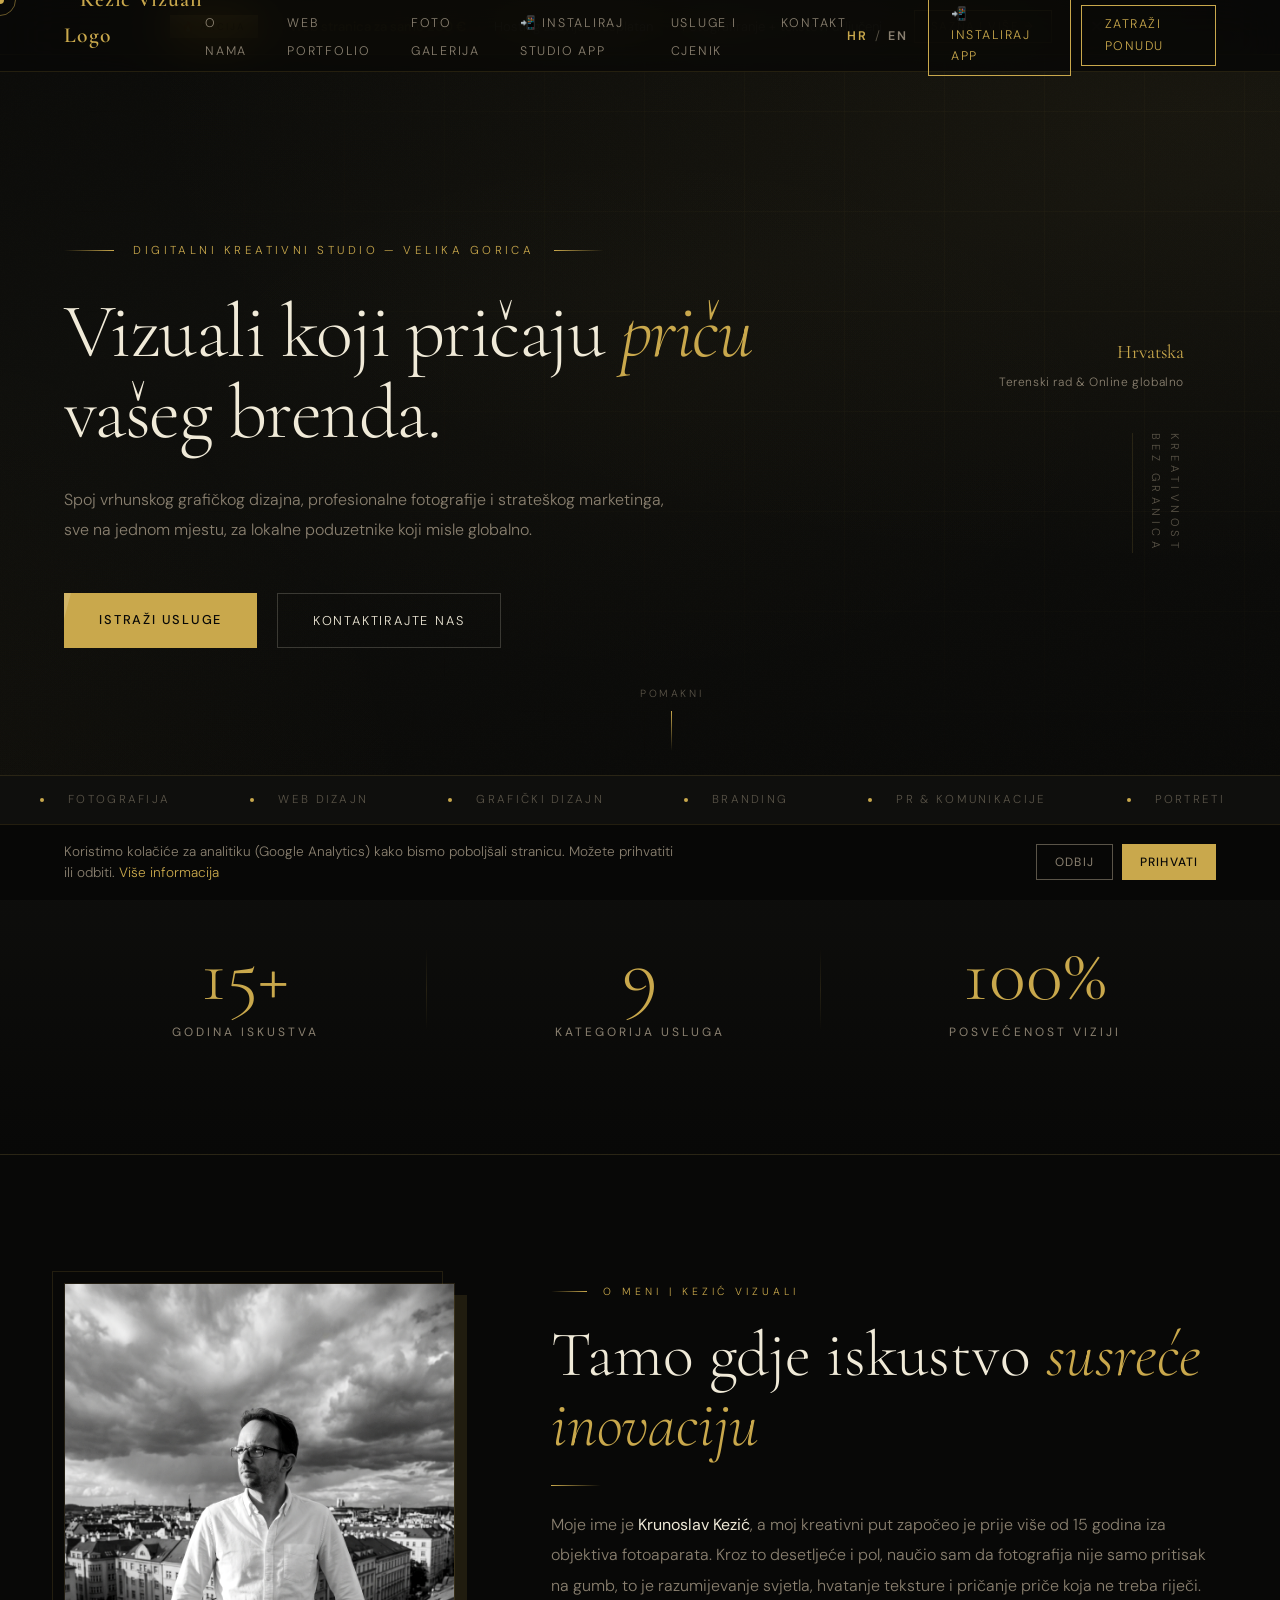
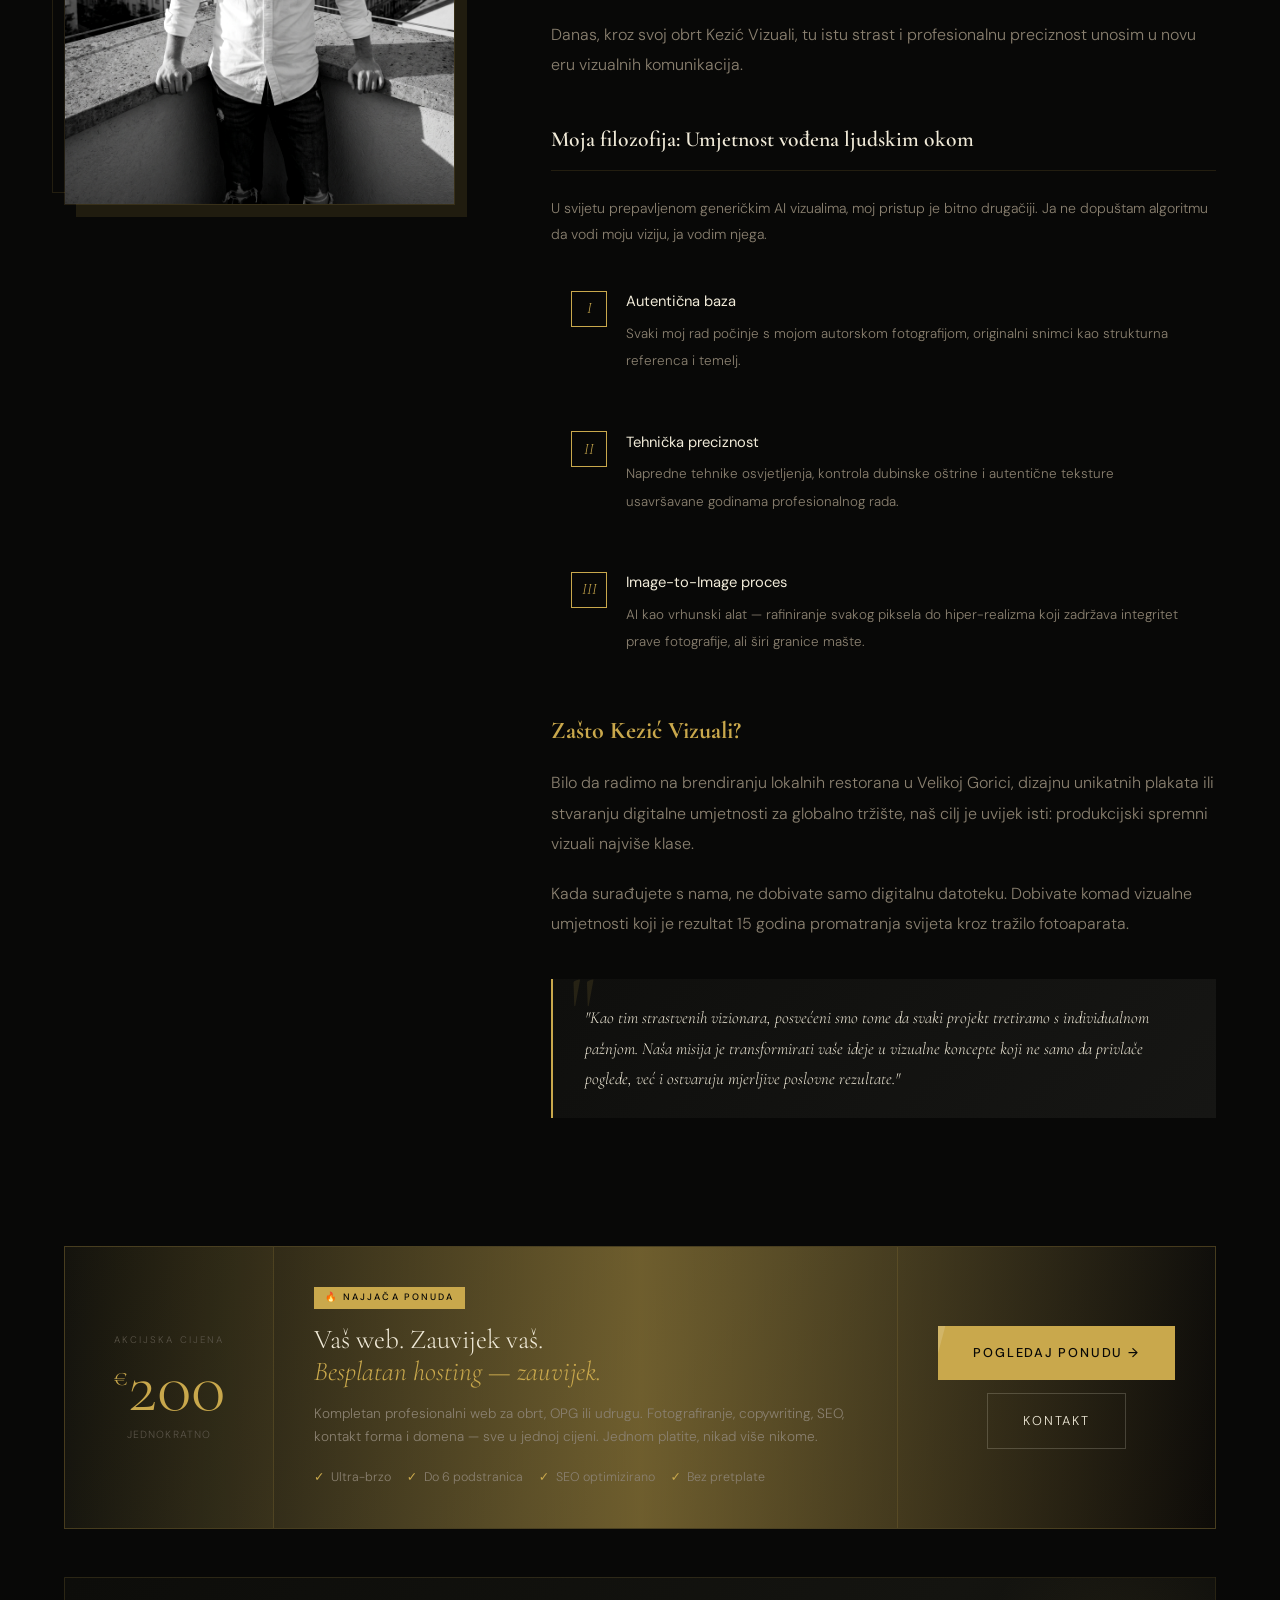
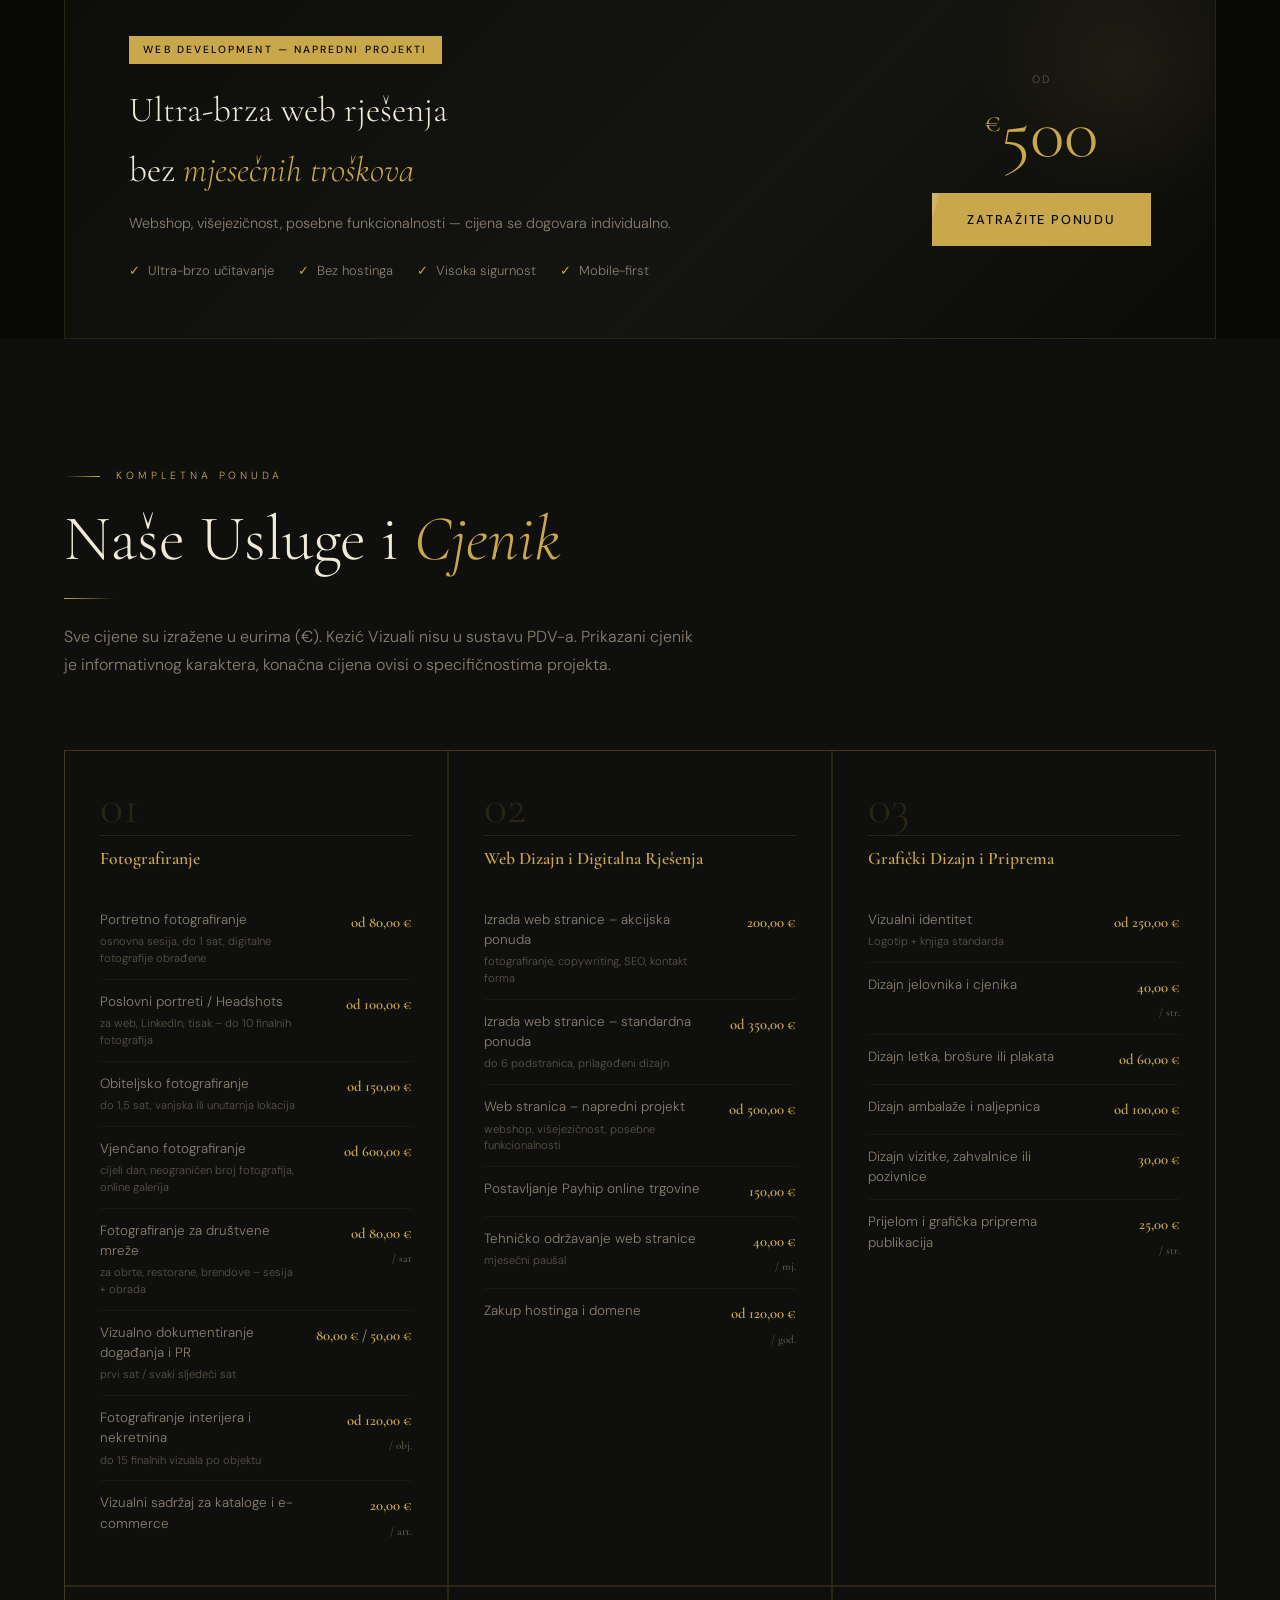
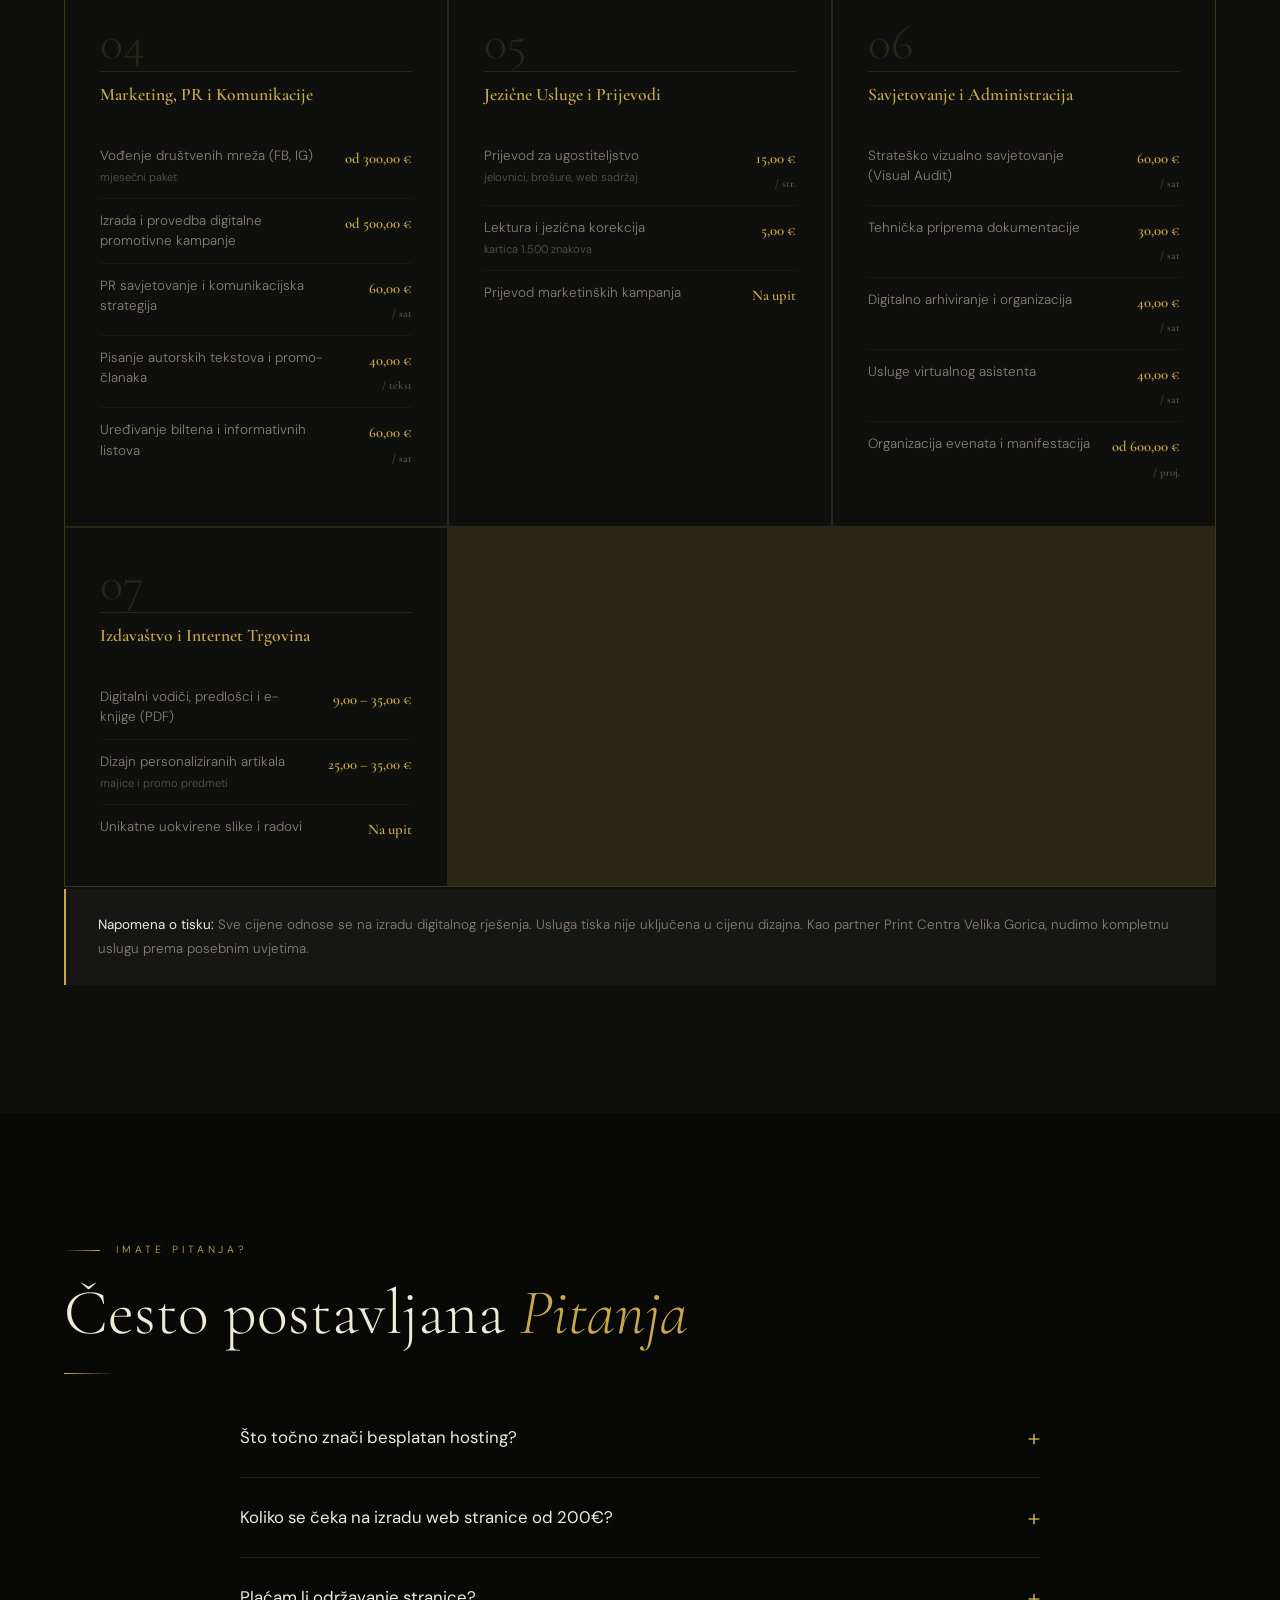
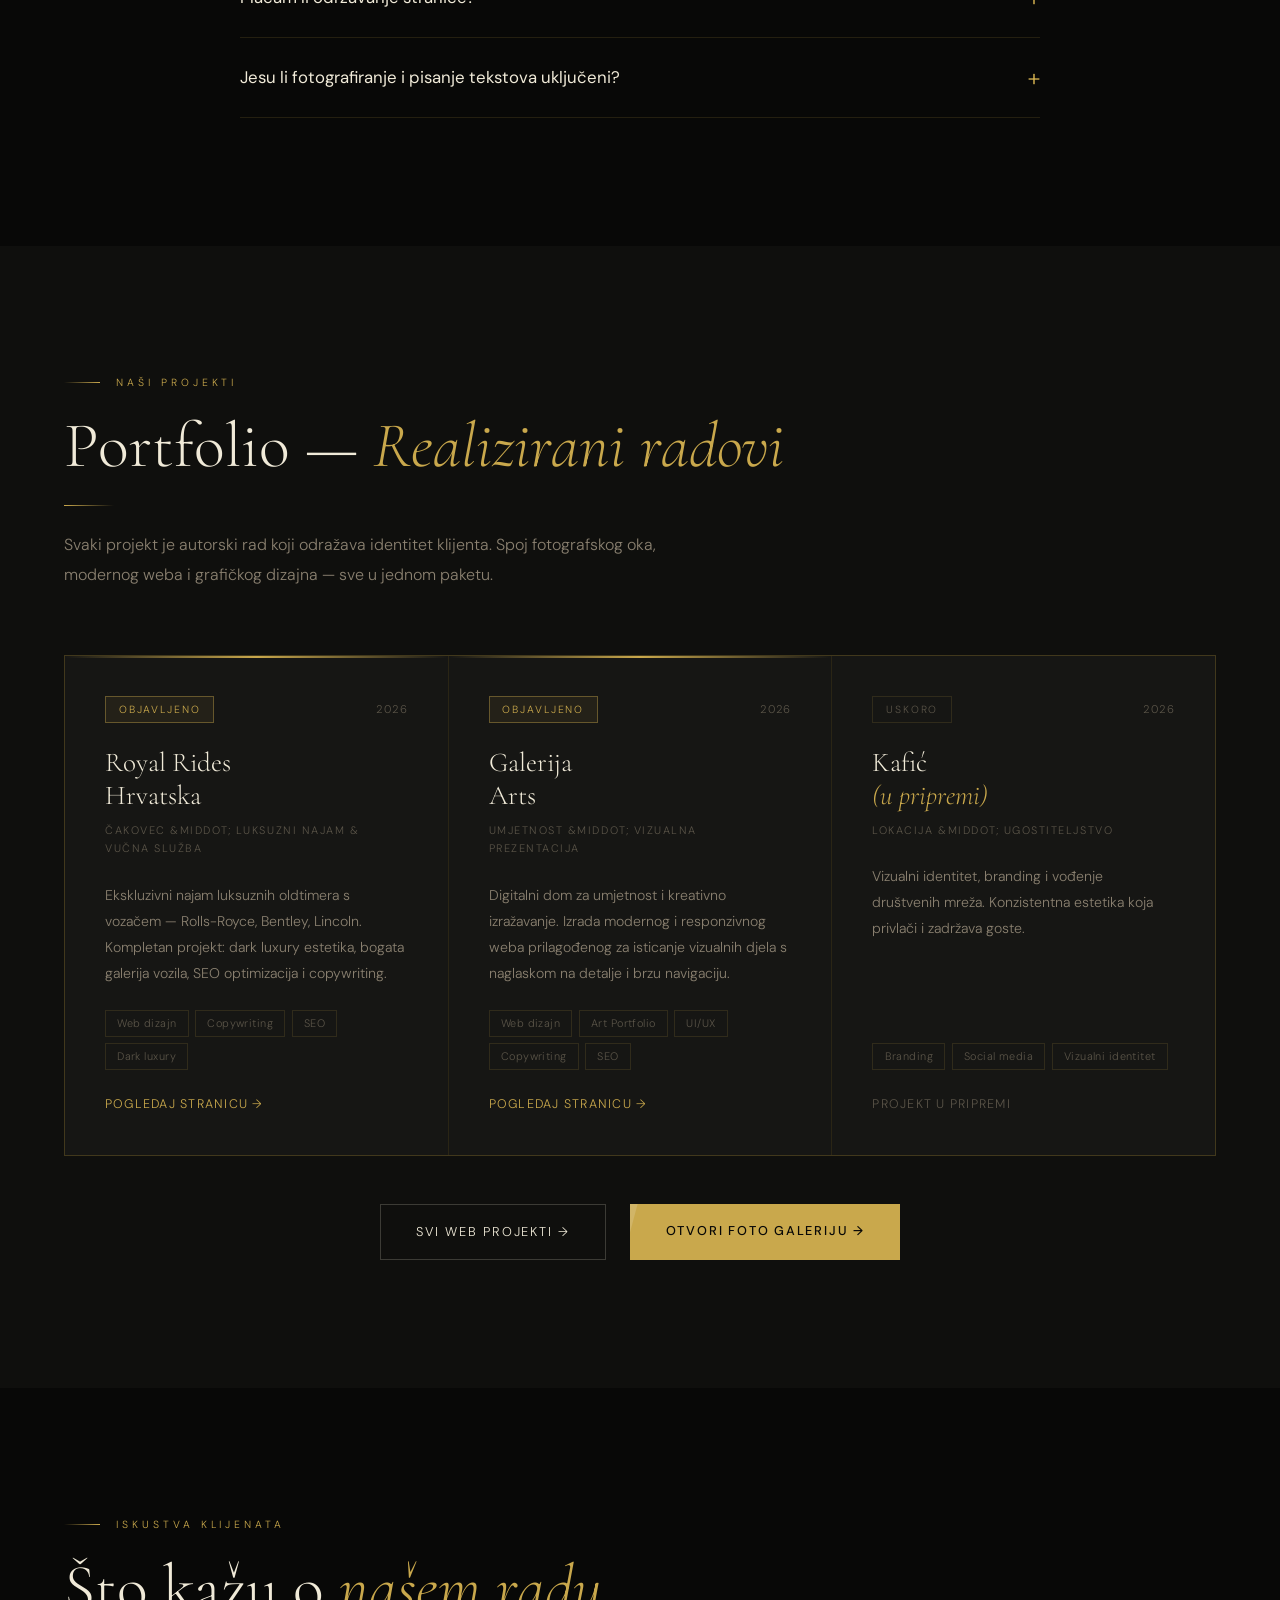
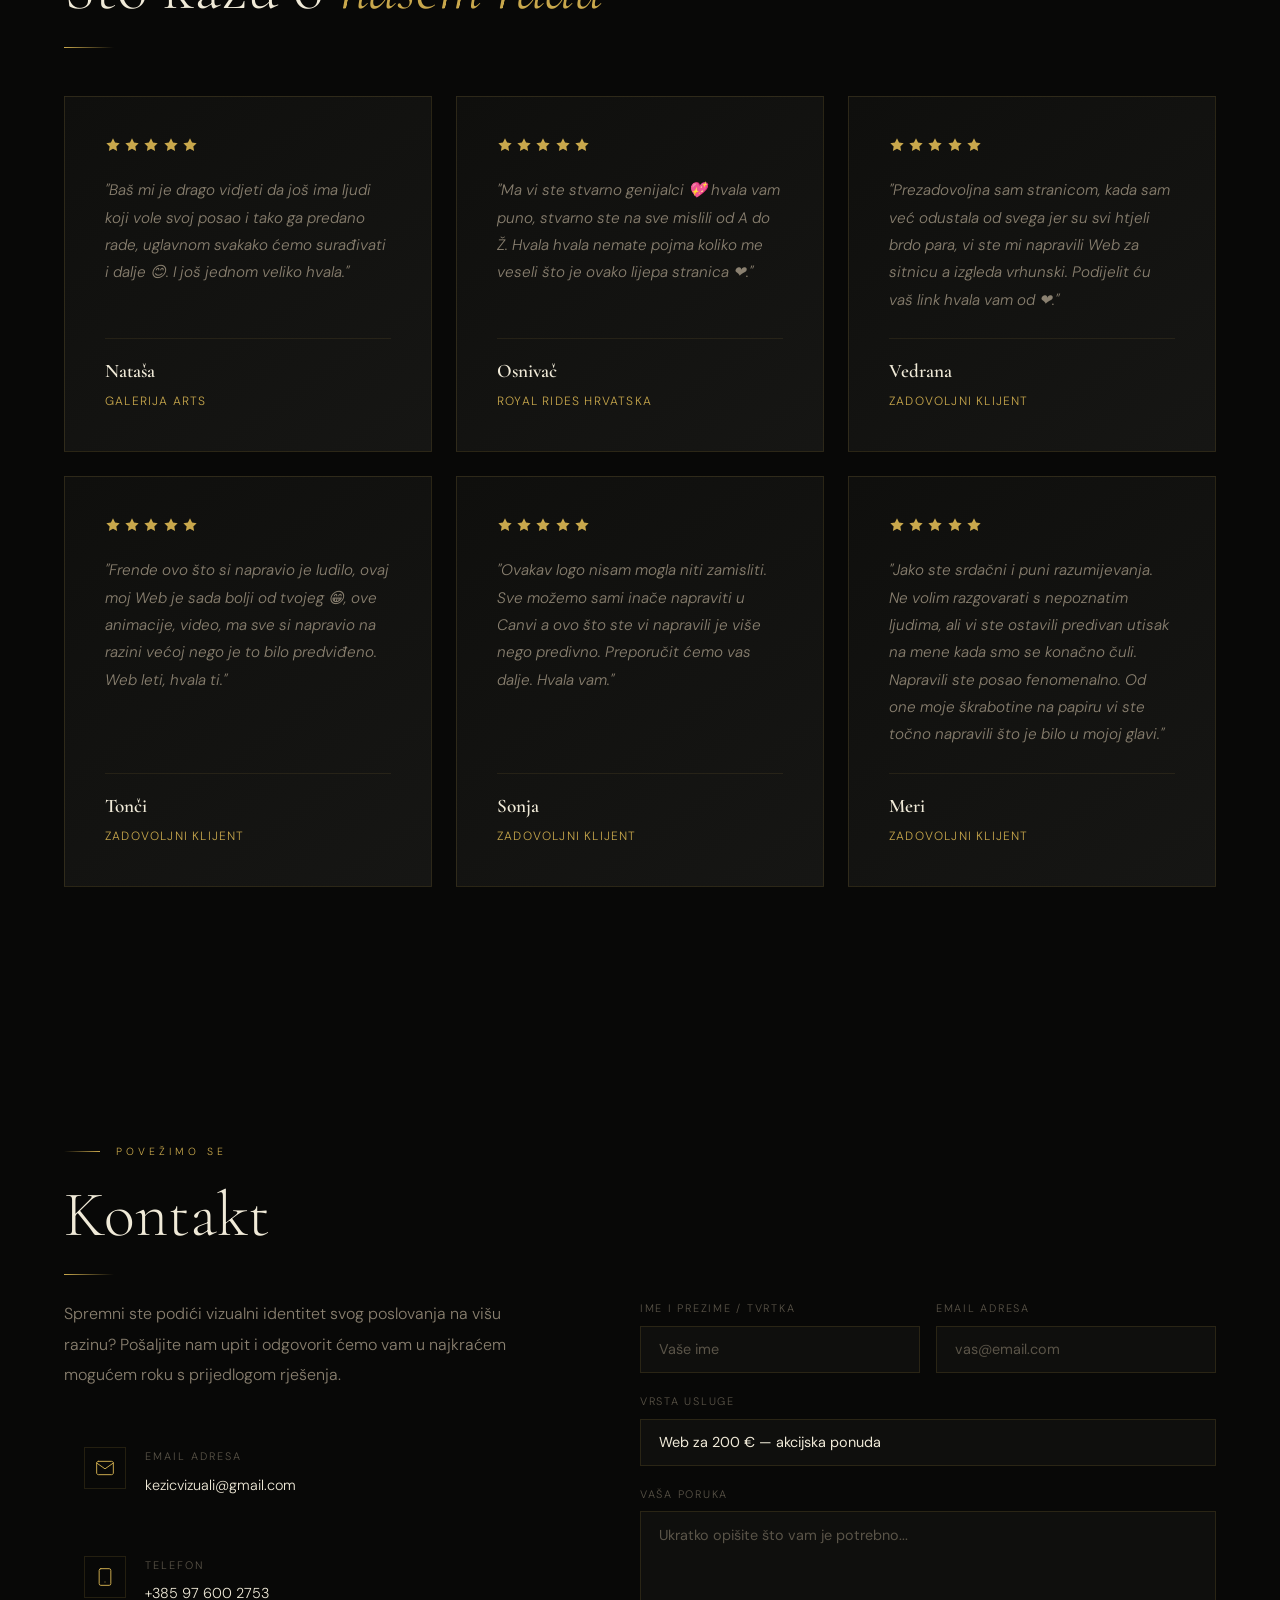
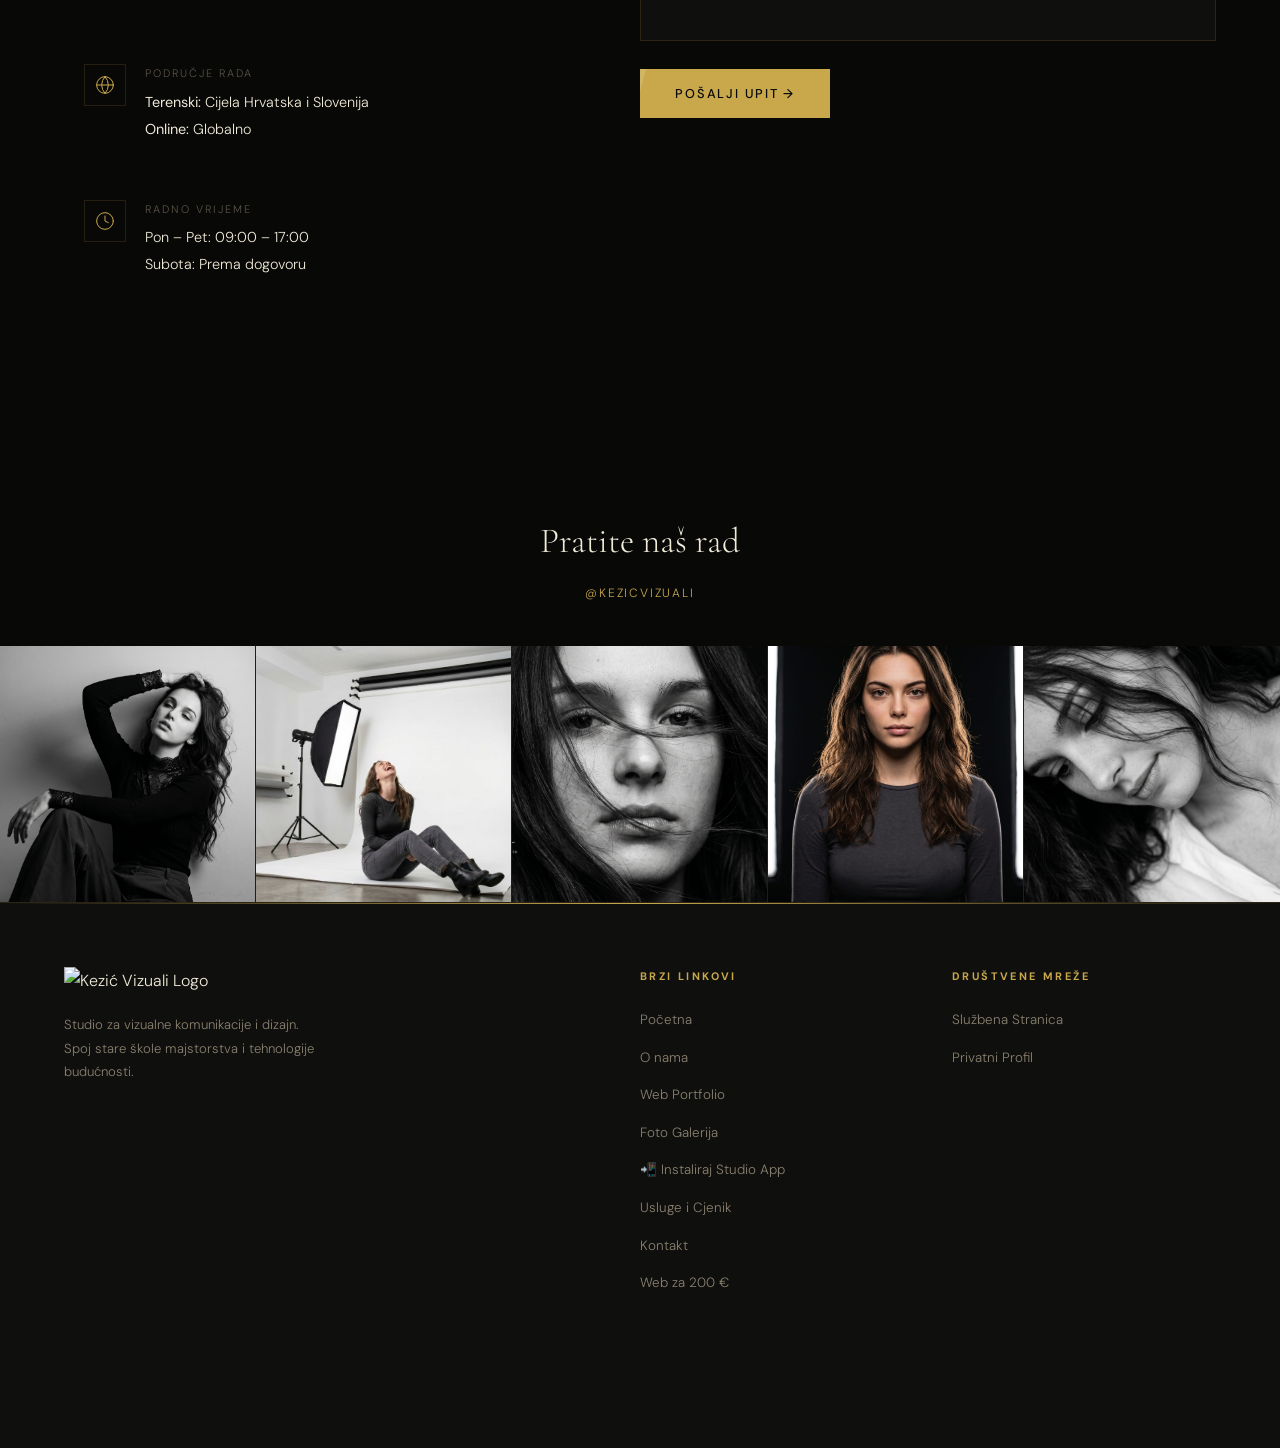
==== commit 4657c13e: "Add files via upload" ====
--- a/index.html
+++ b/index.html
@@ -1074,7 +1074,7 @@
       <li><a href="#o-meni" data-hr="O nama" data-en="About us">O nama</a></li>
       <li><a href="portfolio.html" data-hr="Web Portfolio" data-en="Web Portfolio">Web Portfolio</a></li>
       <li><a href="galerija.html" data-hr="Foto Galerija" data-en="Photo Gallery">Foto Galerija</a></li>
-      <li><a href="studio/index.html" data-hr="Studio App" data-en="Studio App">Studio App</a></li>
+      <li><a href="studio/index.html" data-hr="📲 Instaliraj Studio App" data-en="📲 Install Studio App">📲 Instaliraj Studio App</a></li>
       <li><a href="#cjenik" data-hr="Usluge i Cjenik" data-en="Services & Pricing">Usluge i Cjenik</a></li>
       <li><a href="#kontakt" data-hr="Kontakt" data-en="Contact">Kontakt</a></li>
     </ul>
@@ -1086,6 +1086,7 @@
         <button id="btn-en" onclick="setLanguage('en')" style="background:none; border:none; color: var(--text-muted); font-size: 0.78rem; font-family: var(--sans); font-weight: 600; cursor: pointer; letter-spacing: 0.14em; transition: color 0.2s;" onmouseover="this.style.color='var(--gold)'" onmouseout="if(document.documentElement.lang !== 'en') this.style.color='var(--text-muted)'">EN</button>
     </div>
 
+    <a href="studio/index.html" class="nav-cta" style="margin-right:10px;" data-hr="📲 Instaliraj App" data-en="📲 Install App">📲 Instaliraj App</a>
     <a href="#kontakt" class="nav-cta" data-hr="Zatraži Ponudu" data-en="Get a Quote">Zatraži Ponudu</a>
   </nav>
 
@@ -1778,7 +1779,7 @@
           <li><a href="#o-meni" data-hr="O nama" data-en="About us">O nama</a></li>
           <li><a href="portfolio.html" data-hr="Web Portfolio" data-en="Web Portfolio">Web Portfolio</a></li>
           <li><a href="galerija.html" data-hr="Foto Galerija" data-en="Photo Gallery">Foto Galerija</a></li>
-          <li><a href="studio/index.html" data-hr="Studio App" data-en="Studio App">Studio App</a></li>
+          <li><a href="studio/index.html" data-hr="📲 Instaliraj Studio App" data-en="📲 Install Studio App">📲 Instaliraj Studio App</a></li>
           <li><a href="#cjenik" data-hr="Usluge i Cjenik" data-en="Services & Pricing">Usluge i Cjenik</a></li>
           <li><a href="#kontakt" data-hr="Kontakt" data-en="Contact">Kontakt</a></li>
           <li><a href="ponuda100.html" data-hr="Web za 200 €" data-en="Web for 200 €">Web za 200 €</a></li>
